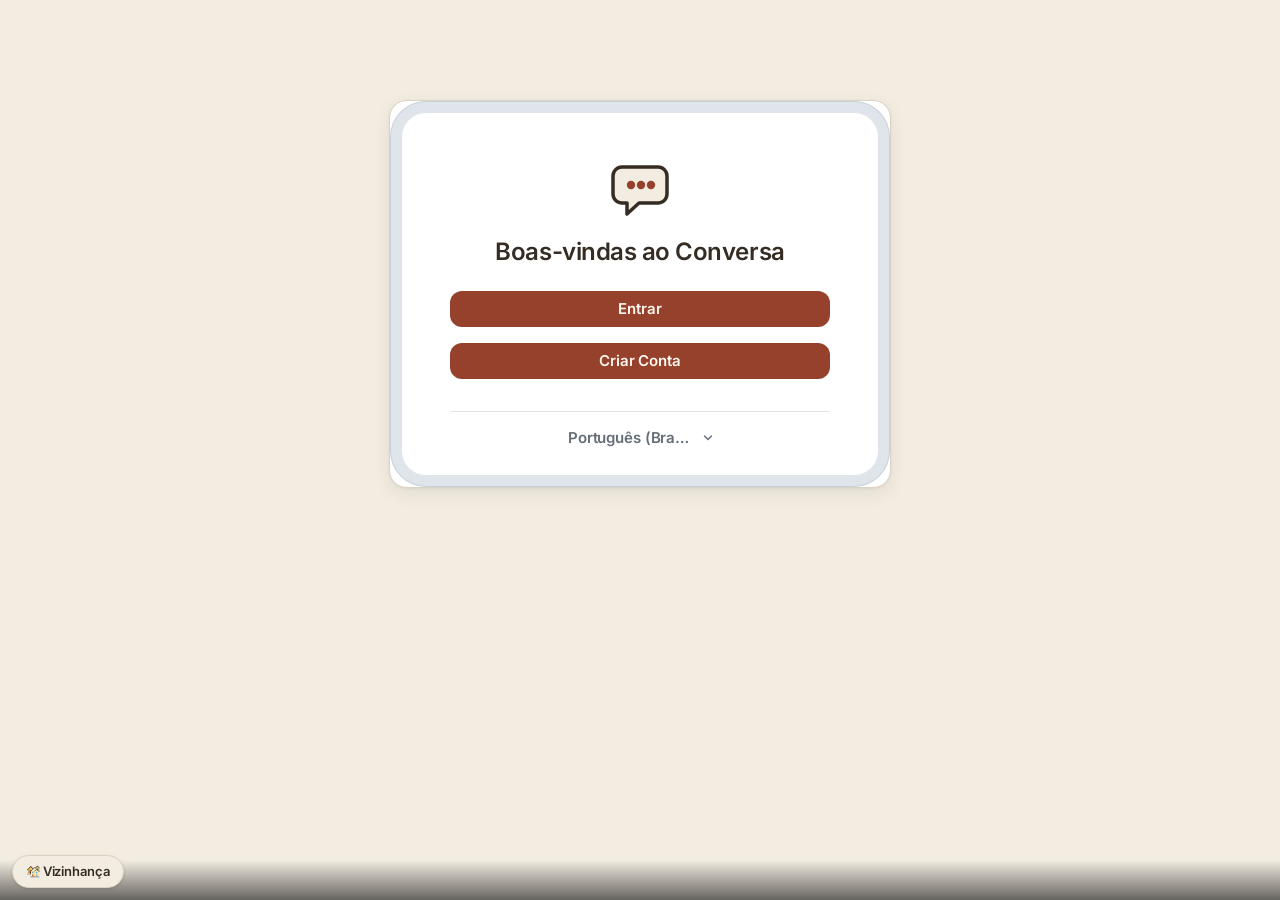
==== html/index.html @ 22717114 "unificação da UX (o-97bcc0): app.html — shell único com login único que injeta a sessão no chat embu" ====
<!doctype html>
<html lang="pt-BR" style="height: 100%;">
  <head>
    <meta charset="utf-8">
    <title>Conversa</title>
    <link rel="icon" type="image/svg+xml" href="icons/conversa.svg">
    <link rel="apple-touch-icon" sizes="120x120" href="vector-icons/120.570a7f9.png">
    <link rel="apple-touch-icon" sizes="144x144" href="vector-icons/144.5a63bf2.png">
    <link rel="apple-touch-icon" sizes="152x152" href="vector-icons/152.1ccdc8a.png">
    <link rel="apple-touch-icon" sizes="180x180" href="vector-icons/180.30b915f.png">
    <link rel="manifest" href="manifest.json">
    <meta name="referrer" content="no-referrer">
    <meta name="viewport" content="width=device-width, initial-scale=1">
    <meta name="apple-mobile-web-app-title" content="Conversa">
    <meta name="application-name" content="Conversa">
    <meta name="theme-color" content="#f2ece1">
    <link rel="stylesheet" href="conversa.css">
    <meta property="og:title" content="Conversa" />
    <meta property="og:image" content="icons/conversa.svg" />
    <meta http-equiv="Content-Security-Policy" content="
        default-src 'none';
        style-src 'self' 'unsafe-inline' ;
        script-src 'self' 'wasm-unsafe-eval' https://www.recaptcha.net/recaptcha/ https://www.gstatic.com/recaptcha/ ;
        img-src * blob: data:;
        connect-src * blob:;
        font-src 'self' data: ;
        media-src * blob: data:;
        child-src * blob: data:;
        worker-src 'self' blob: ;
        frame-src * blob: data:;
        form-action 'self' ;
        manifest-src 'self' ;
    ">
    
           <link rel="stylesheet" href="bundles/a655e0c10163939af693/bundle.css">
        
           <link rel="stylesheet" disabled="disabled" data-mx-theme="Legacy-light" title="Legacy-light" href="bundles/a655e0c10163939af693/theme-legacy-light.css">
        
           <link rel="stylesheet" disabled="disabled" data-mx-theme="Legacy-dark" title="Legacy-dark" href="bundles/a655e0c10163939af693/theme-legacy-dark.css">
        
           <link rel="stylesheet" disabled="disabled" data-mx-theme="Light" title="Light" href="bundles/a655e0c10163939af693/theme-light.css">
        
           <link rel="stylesheet" disabled="disabled" data-mx-theme="Light-high-contrast" title="Light-high-contrast" href="bundles/a655e0c10163939af693/theme-light-high-contrast.css">
        
           <link rel="stylesheet" disabled="disabled" data-mx-theme="Dark" title="Dark" href="bundles/a655e0c10163939af693/theme-dark.css">
        
           <link rel="stylesheet" disabled="disabled" data-mx-theme="Light-custom" title="Light-custom" href="bundles/a655e0c10163939af693/theme-light-custom.css">
        
           <link rel="stylesheet" disabled="disabled" data-mx-theme="Dark-custom" title="Dark-custom" href="bundles/a655e0c10163939af693/theme-dark-custom.css">
        

    

  </head>
  <body style="height: 100%; margin: 0;">
    <noscript>O Conversa precisa de JavaScript ativado.</noscript> <!-- TODO: Translate this? -->
    <div id="matrixchat" style="height: 100%;" class="notranslate"></div>
    <a href="app.html" style="position:fixed;bottom:12px;left:12px;z-index:6000;background:#f2ece1;border:1px solid #dcd3c2;border-radius:999px;padding:6px 14px;color:#352d24;text-decoration:none;font-size:13px;box-shadow:0 1px 3px rgb(53 45 36 / .15);font-weight:600">🏘️ Vizinhança</a>

    <script src="seed-idioma.js"></script>
    <script src="bundles/a655e0c10163939af693/bundle.js"></script>


    <!-- Legacy supporting Prefetch images -->
    <img src="" aria-hidden alt="" width="24" height="23" style="visibility: hidden; position: absolute; top: 0px; left: 0px;"/>
    <img src="" aria-hidden alt="" width="25" height="22" style="visibility: hidden; position: absolute; top: 0px; left: 0px;"/>
    <img src="" aria-hidden alt="" width="25" height="22" style="visibility: hidden; position: absolute; top: 0px; left: 0px;"/>
    <img src="" aria-hidden alt="" width="25" height="22" style="visibility: hidden; position: absolute; top: 0px; left: 0px;"/>
    <img src="" aria-hidden alt="" width="25" height="22" style="visibility: hidden; position: absolute; top: 0px; left: 0px;"/>
    <img src="" aria-hidden alt="" width="25" height="22" style="visibility: hidden; position: absolute; top: 0px; left: 0px;"/>

    <!-- let CSS themes pass constants to the app -->
    <div id="mx_theme_accentColor"></div><div id="mx_theme_secondaryAccentColor"></div><div id="mx_theme_tertiaryAccentColor"></div>

    <!-- We eagerly create these containers to ensure their CSS stacking context order is sensible -->
    <div id="mx_PersistedElement_container"></div>
    <div id="mx_Dialog_StaticContainer"></div>
    <div id="mx_Dialog_Container"></div>
    <div id="mx_ContextualMenu_Container"></div>
  </body>
</html>
---- html/conversa.css ----
/* Conversa — tema no modo atelier (paleta cozy do caixote, RFC 0536)
 * papel quente #f2ece1 · tinta #352d24 · terracota #96412b
 * tokens semânticos Compound sobrescritos sem @layer → vencem qualquer layer
 */
:root {
  /* superfícies: papel */
  --cpd-color-theme-bg: #f2ece1;
  --cpd-color-bg-canvas-default: #f2ece1;
  --cpd-color-bg-subtle-primary: #e9e1d2;
  --cpd-color-bg-subtle-secondary: #e9e1d2;
  --cpd-color-bg-subtle-tertiary: #f8f4ec;
  --cpd-color-bg-canvas-disabled: #ddd3c0;

  /* tinta */
  --cpd-color-text-primary: #352d24;
  --cpd-color-text-secondary: #635849;
  --cpd-color-text-action-primary: #352d24;
  --cpd-color-text-on-solid-primary: #fff8ef;

  /* ações: terracota */
  --cpd-color-bg-action-primary-rest: #96412b;
  --cpd-color-bg-action-primary-hovered: #a9513a;
  --cpd-color-bg-action-primary-pressed: #8a3a26;
  --cpd-color-bg-action-primary-disabled: #ddd3c0;
  --cpd-color-text-action-accent: #96412b;
  --cpd-color-bg-accent-subtle: rgb(150 65 43 / 0.1);
  --cpd-color-border-accent-subtle: rgb(150 65 43 / 0.4);

  /* linhas */
  --cpd-color-border-interactive-primary: #dcd3c2;
  --cpd-color-border-interactive-secondary: #c4b49c;
  --cpd-color-border-interactive-hovered: #b09a7e;
  --cpd-color-border-interactive-pressed: #96412b;

  /* status (tons AA sobre papel) */
  --cpd-color-text-info-primary: #355680;
  --cpd-color-bg-info-subtle: rgb(53 86 128 / 0.12);
  --cpd-color-text-success-primary: #3b6436;
  --cpd-color-bg-success-subtle: rgb(59 100 54 / 0.12);
  --cpd-color-text-warning-primary: #755812;
  --cpd-color-text-critical-primary: #923324;
  --cpd-color-bg-critical-primary: #923324;
  --cpd-color-bg-critical-hovered: #a94433;
  --cpd-color-bg-critical-subtle: rgb(146 51 36 / 0.12);

  /* shimmer */
  --cpd-color-gradient-subtle-stop1: rgb(53 45 36 / 0.05);
  --cpd-color-gradient-subtle-stop2: rgb(53 45 36 / 0.03);
  --cpd-color-gradient-subtle-stop3: rgb(53 45 36 / 0.02);
  --cpd-color-gradient-subtle-stop4: rgb(53 45 36 / 0.03);
  --cpd-color-gradient-subtle-stop5: rgb(53 45 36 / 0.05);
}

body {
  background-color: #f2ece1;
  color: #352d24;
}

/* sidebar de salas: papel próprio do atelier */
.mx_LeftPanel,
.mx_LeftPanel2,
.mx_RoomList,
.mx_RoomSublist {
  background-color: #f8f4ec !important;
}

/* sombras difusas e cantos generosos nos modais */
.mx_Dialog, .mx_Dialog_fixedWidth { border-radius: 16px; }
.mx_ModalDialog { background-color: rgb(40 34 26 / 0.35) !important; }

/* scrollbar discreto, tom papel */
::-webkit-scrollbar-track { background: transparent; }
::-webkit-scrollbar-thumb { background: #dcd3c2; border-radius: 4px; }
::-webkit-scrollbar-thumb:hover { background: #635849; }

/* botões primários: cantos generosos */
.mx_AccessibleButton_kind_primary {
  border-radius: 12px;
}

/* ── telas de auth/welcome: papel atelier, sem foto de montanha ── */
.mx_AuthPage,
.mx_AuthPage_centered {
  background-image: none !important;
  background-color: #f2ece1 !important;
}
.mx_AuthPage_modal,
.mx_AuthCard,
.mx_AuthBody,
.mx_AuthPicker {
  background-color: #ffffff !important;
  border: 1px solid #dcd3c2 !important;
  border-radius: 18px !important;
  box-shadow: 0 1px 3px rgb(53 45 36 / 0.06), 0 6px 18px rgb(53 45 36 / 0.08) !important;
}
.mx_AuthBody a, .mx_AuthPicker a { color: #96412b !important; }

/* ── welcome (renderizado pelo bundle): logo substituída no arquivo, sem links element ── */
.mx_DefaultWelcome_logo img {
  width: 64px !important;
  height: 64px !important;
}
a[href="https://element.io/blog"],
a[href="https://mastodon.matrix.org/@Element"],
a[href="https://github.com/element-hq/element-web"],
a[href="https://matrix.org"] { display: none !important; }

/* botões da welcome: terracota com texto creme */
.cpd-theme-light ._button_1nw83_8 {
  background-color: #96412b !important;
  color: #fff8ef !important;
  border-radius: 12px !important;
  border: none !important;
}
.cpd-theme-light ._button_1nw83_8:hover {
  background-color: #a9513a !important;
}
.cpd-theme-light h1, .cpd-theme-light h2 {
  color: #352d24 !important;
}
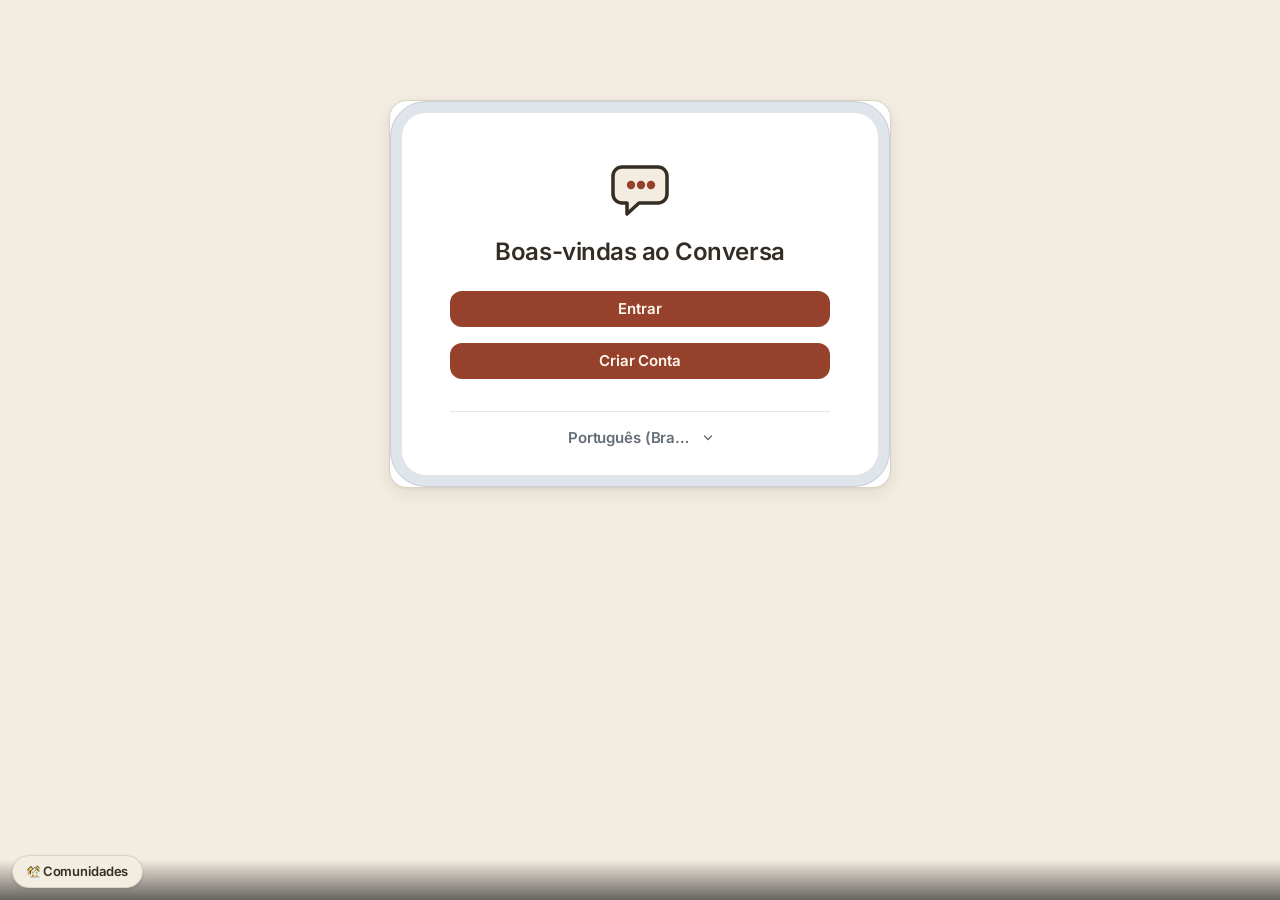
==== commit fdaf83c7: "ux: pill vira Comunidades e se esconde quando o app está embutido (fim da recursão de shell); cartão" ====
--- a/html/index.html
+++ b/html/index.html
@@ -55,7 +55,14 @@
   <body style="height: 100%; margin: 0;">
     <noscript>O Conversa precisa de JavaScript ativado.</noscript> <!-- TODO: Translate this? -->
     <div id="matrixchat" style="height: 100%;" class="notranslate"></div>
-    <a href="app.html" style="position:fixed;bottom:12px;left:12px;z-index:6000;background:#f2ece1;border:1px solid #dcd3c2;border-radius:999px;padding:6px 14px;color:#352d24;text-decoration:none;font-size:13px;box-shadow:0 1px 3px rgb(53 45 36 / .15);font-weight:600">🏘️ Vizinhança</a>
+    <a href="app.html" id="pillComunidades" style="position:fixed;bottom:12px;left:12px;z-index:6000;background:#f2ece1;border:1px solid #dcd3c2;border-radius:999px;padding:6px 14px;color:#352d24;text-decoration:none;font-size:13px;box-shadow:0 1px 3px rgb(53 45 36 / .15);font-weight:600">🏘️ Comunidades</a>
+    <script>
+      // o app embutido no shell não mostra o atalho (evita shell dentro do shell)
+      if (window.self !== window.top) {
+        const p = document.getElementById("pillComunidades");
+        if (p) p.style.display = "none";
+      }
+    </script>
 
     <script src="seed-idioma.js"></script>
     <script src="bundles/a655e0c10163939af693/bundle.js"></script>
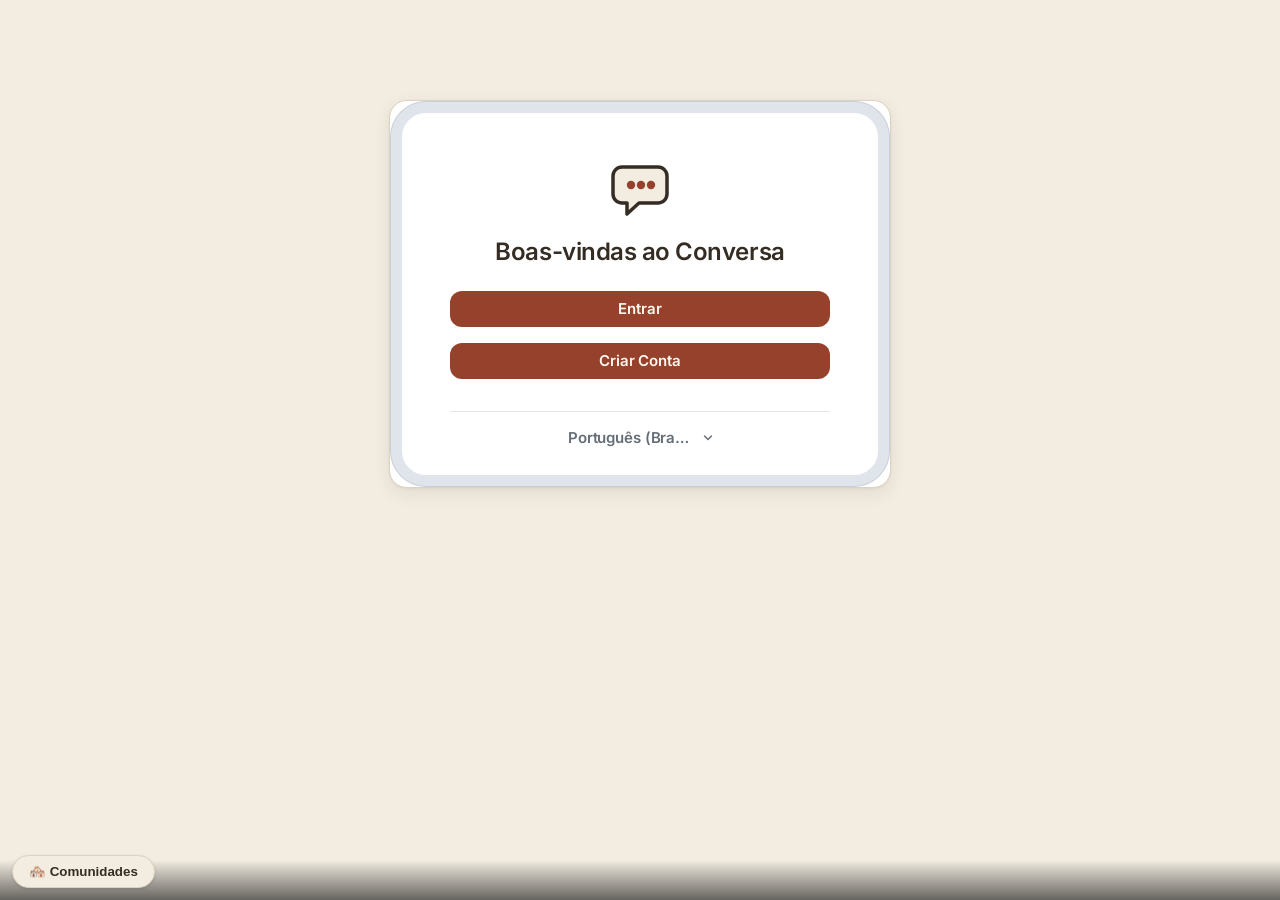
==== commit 54bcf6ee: "arquitetura final da camada de comunidades: painel.js como camada DENTRO do app (sem iframe — fim do" ====
--- a/html/index.html
+++ b/html/index.html
@@ -55,14 +55,7 @@
   <body style="height: 100%; margin: 0;">
     <noscript>O Conversa precisa de JavaScript ativado.</noscript> <!-- TODO: Translate this? -->
     <div id="matrixchat" style="height: 100%;" class="notranslate"></div>
-    <a href="app.html" id="pillComunidades" style="position:fixed;bottom:12px;left:12px;z-index:6000;background:#f2ece1;border:1px solid #dcd3c2;border-radius:999px;padding:6px 14px;color:#352d24;text-decoration:none;font-size:13px;box-shadow:0 1px 3px rgb(53 45 36 / .15);font-weight:600">🏘️ Comunidades</a>
-    <script>
-      // o app embutido no shell não mostra o atalho (evita shell dentro do shell)
-      if (window.self !== window.top) {
-        const p = document.getElementById("pillComunidades");
-        if (p) p.style.display = "none";
-      }
-    </script>
+    <script type="module" src="painel.js"></script>
 
     <script src="seed-idioma.js"></script>
     <script src="bundles/a655e0c10163939af693/bundle.js"></script>
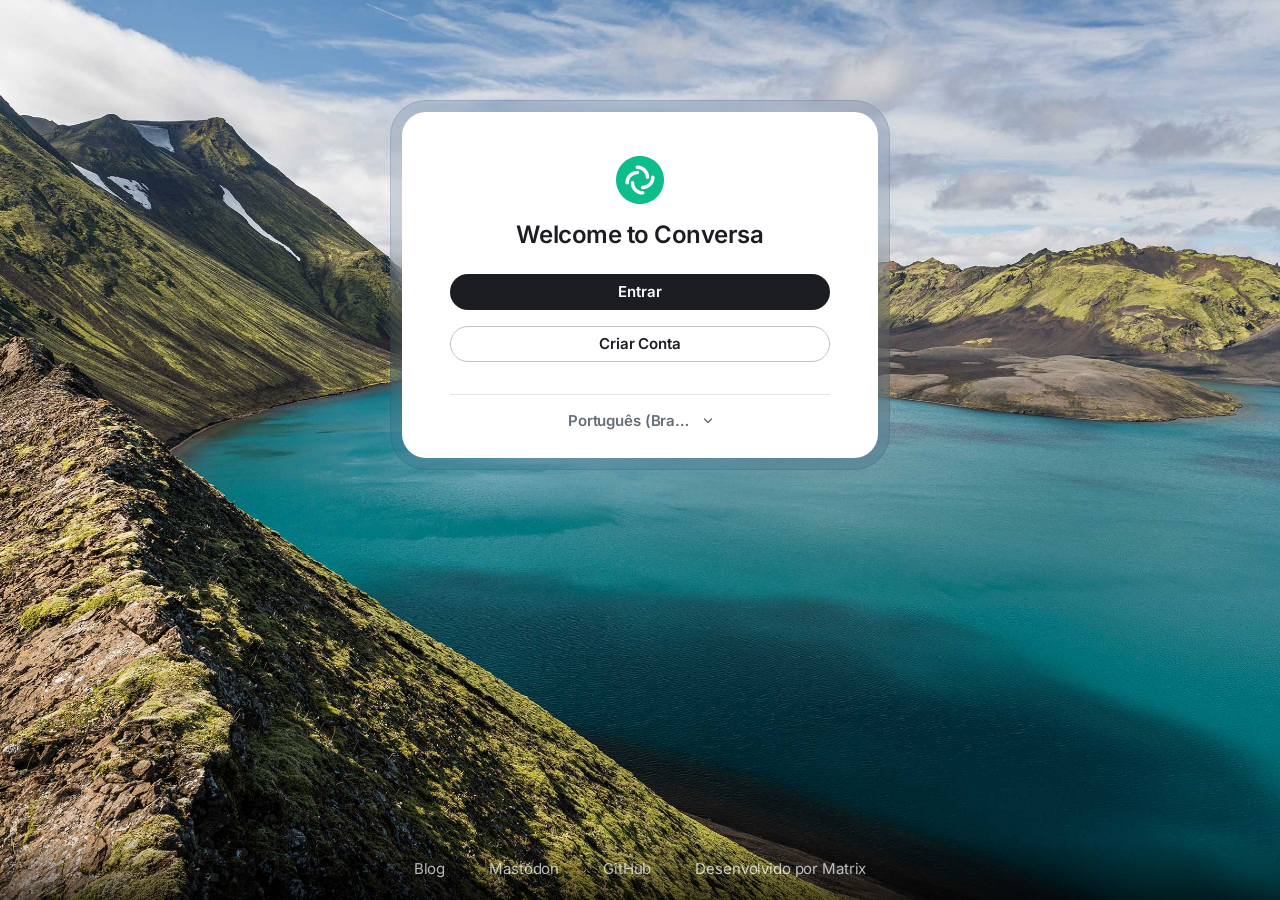
==== commit e0b5593e: "DEPLOY: build próprio do fork (element-web 1.12.32, 36min) + camadas Conversa (config travada r1, PT" ====
--- a/html/index.html
+++ b/html/index.html
@@ -3,20 +3,23 @@
   <head>
     <meta charset="utf-8">
     <title>Conversa</title>
-    <link rel="icon" type="image/svg+xml" href="icons/conversa.svg">
     <link rel="apple-touch-icon" sizes="120x120" href="vector-icons/120.570a7f9.png">
     <link rel="apple-touch-icon" sizes="144x144" href="vector-icons/144.5a63bf2.png">
     <link rel="apple-touch-icon" sizes="152x152" href="vector-icons/152.1ccdc8a.png">
     <link rel="apple-touch-icon" sizes="180x180" href="vector-icons/180.30b915f.png">
     <link rel="manifest" href="manifest.json">
-    <meta name="referrer" content="no-referrer">
-    <meta name="viewport" content="width=device-width, initial-scale=1">
-    <meta name="apple-mobile-web-app-title" content="Conversa">
+    <link rel="icon" type="image/svg+xml" href="icons/conversa.svg">
     <meta name="application-name" content="Conversa">
     <meta name="theme-color" content="#f2ece1">
-    <link rel="stylesheet" href="conversa.css">
-    <meta property="og:title" content="Conversa" />
-    <meta property="og:image" content="icons/conversa.svg" />
+    <meta name="referrer" content="no-referrer">
+    <link rel="icon" type="image/png" sizes="24x24" href="vector-icons/24.97ab000.png">
+    <link rel="icon" type="image/png" sizes="144x144" href="vector-icons/144.5a63bf2.png">
+    <link rel="icon" type="image/png" sizes="512x512" href="vector-icons/512.7ce350d.png">
+    <meta name="viewport" content="width=device-width, initial-scale=1">
+    <meta name="apple-mobile-web-app-title" content="Element">
+    <meta name="application-name" content="Element">
+    <meta name="theme-color" content="#ffffff">
+    <meta property="og:image" content="https://app.element.io/themes/element/img/logos/opengraph.png" />
     <meta http-equiv="Content-Security-Policy" content="
         default-src 'none';
         style-src 'self' 'unsafe-inline' ;
@@ -32,33 +35,31 @@
         manifest-src 'self' ;
     ">
     
-           <link rel="stylesheet" href="bundles/a655e0c10163939af693/bundle.css">
+           <link rel="stylesheet" href="bundles/a3c4a9333467af402de8/bundle.css">
         
-           <link rel="stylesheet" disabled="disabled" data-mx-theme="Legacy-light" title="Legacy-light" href="bundles/a655e0c10163939af693/theme-legacy-light.css">
+           <link rel="stylesheet" disabled="disabled" data-mx-theme="Legacy-light" title="Legacy-light" href="bundles/a3c4a9333467af402de8/theme-legacy-light.css">
         
-           <link rel="stylesheet" disabled="disabled" data-mx-theme="Legacy-dark" title="Legacy-dark" href="bundles/a655e0c10163939af693/theme-legacy-dark.css">
+           <link rel="stylesheet" disabled="disabled" data-mx-theme="Legacy-dark" title="Legacy-dark" href="bundles/a3c4a9333467af402de8/theme-legacy-dark.css">
         
-           <link rel="stylesheet" disabled="disabled" data-mx-theme="Light" title="Light" href="bundles/a655e0c10163939af693/theme-light.css">
+           <link rel="stylesheet" disabled="disabled" data-mx-theme="Light" title="Light" href="bundles/a3c4a9333467af402de8/theme-light.css">
         
-           <link rel="stylesheet" disabled="disabled" data-mx-theme="Light-high-contrast" title="Light-high-contrast" href="bundles/a655e0c10163939af693/theme-light-high-contrast.css">
+           <link rel="stylesheet" disabled="disabled" data-mx-theme="Light-high-contrast" title="Light-high-contrast" href="bundles/a3c4a9333467af402de8/theme-light-high-contrast.css">
         
-           <link rel="stylesheet" disabled="disabled" data-mx-theme="Dark" title="Dark" href="bundles/a655e0c10163939af693/theme-dark.css">
+           <link rel="stylesheet" disabled="disabled" data-mx-theme="Dark" title="Dark" href="bundles/a3c4a9333467af402de8/theme-dark.css">
         
-           <link rel="stylesheet" disabled="disabled" data-mx-theme="Light-custom" title="Light-custom" href="bundles/a655e0c10163939af693/theme-light-custom.css">
+           <link rel="stylesheet" disabled="disabled" data-mx-theme="Light-custom" title="Light-custom" href="bundles/a3c4a9333467af402de8/theme-light-custom.css">
         
-           <link rel="stylesheet" disabled="disabled" data-mx-theme="Dark-custom" title="Dark-custom" href="bundles/a655e0c10163939af693/theme-dark-custom.css">
+           <link rel="stylesheet" disabled="disabled" data-mx-theme="Dark-custom" title="Dark-custom" href="bundles/a3c4a9333467af402de8/theme-dark-custom.css">
         
 
     
 
   </head>
   <body style="height: 100%; margin: 0;">
-    <noscript>O Conversa precisa de JavaScript ativado.</noscript> <!-- TODO: Translate this? -->
+    <noscript>Sorry, Element requires JavaScript to be enabled.</noscript> <!-- TODO: Translate this? -->
     <div id="matrixchat" style="height: 100%;" class="notranslate"></div>
-    <script type="module" src="painel.js"></script>
 
-    <script src="seed-idioma.js"></script>
-    <script src="bundles/a655e0c10163939af693/bundle.js"></script>
+    <script src="bundles/a3c4a9333467af402de8/bundle.js"></script>
 
 
     <!-- Legacy supporting Prefetch images -->
@@ -77,5 +78,7 @@
     <div id="mx_Dialog_StaticContainer"></div>
     <div id="mx_Dialog_Container"></div>
     <div id="mx_ContextualMenu_Container"></div>
-  </body>
+  <script src="seed-idioma.js"></script>
+    <script src="painel.js"></script>
+</body>
 </html>
--- a/html/bundles/a3c4a9333467af402de8/bundle.css
+++ b/html/bundles/a3c4a9333467af402de8/bundle.css
@@ -0,0 +1,8 @@
+@font-face{font-display:block;font-family:KaTeX_AMS;font-style:normal;font-weight:400;src:url(../../fonts/KaTeX/KaTeX_AMS-Regular.73ea273.woff2) format("woff2"),url(../../fonts/KaTeX/KaTeX_AMS-Regular.d562e88.woff) format("woff"),url(../../fonts/KaTeX/KaTeX_AMS-Regular.853be92.ttf) format("truetype")}@font-face{font-display:block;font-family:KaTeX_Caligraphic;font-style:normal;font-weight:700;src:url(../../fonts/KaTeX/KaTeX_Caligraphic-Bold.a1abf90.woff2) format("woff2"),url(../../fonts/KaTeX/KaTeX_Caligraphic-Bold.d757c53.woff) format("woff"),url(../../fonts/KaTeX/KaTeX_Caligraphic-Bold.7489a2f.ttf) format("truetype")}@font-face{font-display:block;font-family:KaTeX_Caligraphic;font-style:normal;font-weight:400;src:url(../../fonts/KaTeX/KaTeX_Caligraphic-Regular.d6484fc.woff2) format("woff2"),url(../../fonts/KaTeX/KaTeX_Caligraphic-Regular.db074fa.woff) format("woff"),url(../../fonts/KaTeX/KaTeX_Caligraphic-Regular.7e873d3.ttf) format("truetype")}@font-face{font-display:block;font-family:KaTeX_Fraktur;font-style:normal;font-weight:700;src:url(../../fonts/KaTeX/KaTeX_Fraktur-Bold.931d67e.woff2) format("woff2"),url(../../fonts/KaTeX/KaTeX_Fraktur-Bold.354501b.woff) format("woff"),url(../../fonts/KaTeX/KaTeX_Fraktur-Bold.4c761b3.ttf) format("truetype")}@font-face{font-display:block;font-family:KaTeX_Fraktur;font-style:normal;font-weight:400;src:url(../../fonts/KaTeX/KaTeX_Fraktur-Regular.172d352.woff2) format("woff2"),url(../../fonts/KaTeX/KaTeX_Fraktur-Regular.6fdf0ac.woff) format("woff"),url(../../fonts/KaTeX/KaTeX_Fraktur-Regular.ed305b5.ttf) format("truetype")}@font-face{font-display:block;font-family:KaTeX_Main;font-style:normal;font-weight:700;src:url(../../fonts/KaTeX/KaTeX_Main-Bold.3989074.woff2) format("woff2"),url(../../fonts/KaTeX/KaTeX_Main-Bold.0c3b892.woff) format("woff"),url(../../fonts/KaTeX/KaTeX_Main-Bold.8169508.ttf) format("truetype")}@font-face{font-display:block;font-family:KaTeX_Main;font-style:italic;font-weight:700;src:url(../../fonts/KaTeX/KaTeX_Main-BoldItalic.20f389c.woff2) format("woff2"),url(../../fonts/KaTeX/KaTeX_Main-BoldItalic.428978d.woff) format("woff"),url(../../fonts/KaTeX/KaTeX_Main-BoldItalic.828abcb.ttf) format("truetype")}@font-face{font-display:block;font-family:KaTeX_Main;font-style:italic;font-weight:400;src:url(../../fonts/KaTeX/KaTeX_Main-Italic.fe2176f.woff2) format("woff2"),url(../../fonts/KaTeX/KaTeX_Main-Italic.fd94749.woff) format("woff"),url(../../fonts/KaTeX/KaTeX_Main-Italic.fa675e5.ttf) format("truetype")}@font-face{font-display:block;font-family:KaTeX_Main;font-style:normal;font-weight:400;src:url(../../fonts/KaTeX/KaTeX_Main-Regular.f650f11.woff2) format("woff2"),url(../../fonts/KaTeX/KaTeX_Main-Regular.4f35fbc.woff) format("woff"),url(../../fonts/KaTeX/KaTeX_Main-Regular.9eba1d7.ttf) format("truetype")}@font-face{font-display:block;font-family:KaTeX_Math;font-style:italic;font-weight:700;src:url(../../fonts/KaTeX/KaTeX_Math-BoldItalic.dcbcbd9.woff2) format("woff2"),url(../../fonts/KaTeX/KaTeX_Math-BoldItalic.3f07ed6.woff) format("woff"),url(../../fonts/KaTeX/KaTeX_Math-BoldItalic.bf2d440.ttf) format("truetype")}@font-face{font-display:block;font-family:KaTeX_Math;font-style:italic;font-weight:400;src:url(../../fonts/KaTeX/KaTeX_Math-Italic.6d3d25f.woff2) format("woff2"),url(../../fonts/KaTeX/KaTeX_Math-Italic.9675985.woff) format("woff"),url(../../fonts/KaTeX/KaTeX_Math-Italic.8a5f936.ttf) format("truetype")}@font-face{font-display:block;font-family:"KaTeX_SansSerif";font-style:normal;font-weight:700;src:url(../../fonts/KaTeX/KaTeX_SansSerif-Bold.95591a9.woff2) format("woff2"),url(../../fonts/KaTeX/KaTeX_SansSerif-Bold.b9cd458.woff) format("woff"),url(../../fonts/KaTeX/KaTeX_SansSerif-Bold.5b49f49.ttf) format("truetype")}@font-face{font-display:block;font-family:"KaTeX_SansSerif";font-style:italic;font-weight:400;src:url(../../fonts/KaTeX/KaTeX_SansSerif-Italic.7d393d3.woff2) format("woff2"),url(../../fonts/KaTeX/KaTeX_SansSerif-Italic.8d593cf.woff) format("woff"),url(../../fonts/KaTeX/KaTeX_SansSerif-Italic.b257a18.ttf) format("truetype")}@font-face{font-display:block;font-family:"KaTeX_SansSerif";font-style:normal;font-weight:400;src:url(../../fonts/KaTeX/KaTeX_SansSerif-Regular.cd5e231.woff2) format("woff2"),url(../../fonts/KaTeX/KaTeX_SansSerif-Regular.02271ec.woff) format("woff"),url(../../fonts/KaTeX/KaTeX_SansSerif-Regular.2f7bc36.ttf) format("truetype")}@font-face{font-display:block;font-family:KaTeX_Script;font-style:normal;font-weight:400;src:url(../../fonts/KaTeX/KaTeX_Script-Regular.c81d1b2.woff2) format("woff2"),url(../../fonts/KaTeX/KaTeX_Script-Regular.073b340.woff) format("woff"),url(../../fonts/KaTeX/KaTeX_Script-Regular.fc9ba52.ttf) format("truetype")}@font-face{font-display:block;font-family:KaTeX_Size1;font-style:normal;font-weight:400;src:url(../../fonts/KaTeX/KaTeX_Size1-Regular.6eec866.woff2) format("woff2"),url(../../fonts/KaTeX/KaTeX_Size1-Regular.0108e89.woff) format("woff"),url(../../fonts/KaTeX/KaTeX_Size1-Regular.6de7d4b.ttf) format("truetype")}@font-face{font-display:block;font-family:KaTeX_Size2;font-style:normal;font-weight:400;src:url(../../fonts/KaTeX/KaTeX_Size2-Regular.2960900.woff2) format("woff2"),url(../../fonts/KaTeX/KaTeX_Size2-Regular.3a99e70.woff) format("woff"),url(../../fonts/KaTeX/KaTeX_Size2-Regular.57f5c18.ttf) format("truetype")}@font-face{font-display:block;font-family:KaTeX_Size3;font-style:normal;font-weight:400;src:url(../../fonts/KaTeX/KaTeX_Size3-Regular.e195151.woff2) format("woff2"),url(../../fonts/KaTeX/KaTeX_Size3-Regular.7947224.woff) format("woff"),url(../../fonts/KaTeX/KaTeX_Size3-Regular.8d6b682.ttf) format("truetype")}@font-face{font-display:block;font-family:KaTeX_Size4;font-style:normal;font-weight:400;src:url(../../fonts/KaTeX/KaTeX_Size4-Regular.e418bf2.woff2) format("woff2"),url(../../fonts/KaTeX/KaTeX_Size4-Regular.aeffd80.woff) format("woff"),url(../../fonts/KaTeX/KaTeX_Size4-Regular.4ad7c7e.ttf) format("truetype")}@font-face{font-display:block;font-family:KaTeX_Typewriter;font-style:normal;font-weight:400;src:url(../../fonts/KaTeX/KaTeX_Typewriter-Regular.c295e7f.woff2) format("woff2"),url(../../fonts/KaTeX/KaTeX_Typewriter-Regular.4c6b94f.woff) format("woff"),url(../../fonts/KaTeX/KaTeX_Typewriter-Regular.c5c02d7.ttf) format("truetype")}.katex{font:normal 1.21em KaTeX_Main,math,Times New Roman,serif;line-height:1.2;position:relative;text-indent:0;text-rendering:auto}.katex *{-ms-high-contrast-adjust:none!important;border-color:currentColor}.katex .katex-version:after{content:"0.19.1"}.katex .katex-mathml{border:0;clip-path:inset(50%);height:1px;overflow:hidden;padding:0;position:absolute;width:1px}.katex .katex-html>.katex-newline{display:block}.katex .katex-base{position:relative;white-space:nowrap;width:-webkit-min-content;width:-moz-min-content;width:min-content}.katex .katex-base,.katex .katex-strut{display:inline-block}.katex .textbf{font-weight:700}.katex .textit{font-style:italic}.katex .textrm{font-family:KaTeX_Main}.katex .textsf{font-family:KaTeX_SansSerif}.katex .texttt{font-family:KaTeX_Typewriter}.katex .mathnormal{font-family:KaTeX_Math;font-style:italic}.katex .mathit{font-family:KaTeX_Main;font-style:italic}.katex .mathrm{font-style:normal}.katex .mathbf{font-family:KaTeX_Main;font-weight:700}.katex .boldsymbol{font-family:KaTeX_Math;font-style:italic;font-weight:700}.katex .amsrm,.katex .mathbb,.katex .textbb{font-family:KaTeX_AMS}.katex .mathcal{font-family:KaTeX_Caligraphic}.katex .mathfrak,.katex .textfrak{font-family:KaTeX_Fraktur}.katex .mathboldfrak,.katex .textboldfrak{font-family:KaTeX_Fraktur;font-weight:700}.katex .mathtt{font-family:KaTeX_Typewriter}.katex .mathscr,.katex .textscr{font-family:KaTeX_Script}.katex .mathsf,.katex .textsf{font-family:KaTeX_SansSerif}.katex .mathboldsf,.katex .textboldsf{font-family:KaTeX_SansSerif;font-weight:700}.katex .mathitsf,.katex .mathsfit,.katex .textitsf{font-family:KaTeX_SansSerif;font-style:italic}.katex .mainrm{font-family:KaTeX_Main;font-style:normal}.katex .vlist-t{border-collapse:collapse;display:inline-table;table-layout:fixed}.katex .vlist-r{display:table-row}.katex .vlist{display:table-cell;position:relative;vertical-align:bottom}.katex .vlist>span{display:block;height:0;position:relative}.katex .vlist>span>span{display:inline-block}.katex .vlist>span>.pstrut{overflow:hidden;width:0}.katex .vlist-t2{margin-right:-2px}.katex .vlist-s{display:table-cell;font-size:1px;min-width:2px;vertical-align:bottom;width:2px}.katex .katex-vbox{-webkit-box-orient:vertical;-ms-flex-direction:column;flex-direction:column;-webkit-box-align:baseline;-ms-flex-align:baseline;align-items:baseline}.katex .katex-thinbox,.katex .katex-vbox{display:-webkit-inline-box;display:-ms-inline-flexbox;display:inline-flex;-webkit-box-direction:normal}.katex .katex-thinbox{-webkit-box-orient:horizontal;-ms-flex-direction:row;flex-direction:row;max-width:0;width:0}.katex .msupsub{text-align:left}.katex .mfrac>span>span{text-align:center}.katex .mfrac .frac-line{border-bottom-style:solid;display:inline-block;width:100%}.katex .katex-hdashline,.katex .katex-hline,.katex .katex-overline .overline-line,.katex .katex-rule,.katex .katex-underline .underline-line,.katex .mfrac .frac-line{min-height:1px}.katex .mspace{display:inline-block}.katex .katex-smash{display:inline;line-height:0}.katex .clap,.katex .llap,.katex .rlap{position:relative;width:0}.katex .clap>.katex-inner,.katex .llap>.katex-inner,.katex .rlap>.katex-inner{position:absolute}.katex .clap>.katex-fix,.katex .llap>.katex-fix,.katex .rlap>.katex-fix{display:inline-block}.katex .llap>.katex-inner{right:0}.katex .clap>.katex-inner,.katex .rlap>.katex-inner{left:0}.katex .clap>.katex-inner>span{margin-left:-50%;margin-right:50%}.katex .katex-rule{border:0 solid;display:inline-block;position:relative}.katex .katex-hline,.katex .katex-overline .overline-line,.katex .katex-underline .underline-line{border-bottom-style:solid;display:inline-block;width:100%}.katex .katex-hdashline{border-bottom-style:dashed;display:inline-block;width:100%}.katex .sqrt>.katex-root{margin-left:.2777777778em;margin-right:-.5555555556em}.katex .fontsize-ensurer.reset-size1.size1,.katex .katex-sizing.reset-size1.size1{font-size:1em}.katex .fontsize-ensurer.reset-size1.size2,.katex .katex-sizing.reset-size1.size2{font-size:1.2em}.katex .fontsize-ensurer.reset-size1.size3,.katex .katex-sizing.reset-size1.size3{font-size:1.4em}.katex .fontsize-ensurer.reset-size1.size4,.katex .katex-sizing.reset-size1.size4{font-size:1.6em}.katex .fontsize-ensurer.reset-size1.size5,.katex .katex-sizing.reset-size1.size5{font-size:1.8em}.katex .fontsize-ensurer.reset-size1.size6,.katex .katex-sizing.reset-size1.size6{font-size:2em}.katex .fontsize-ensurer.reset-size1.size7,.katex .katex-sizing.reset-size1.size7{font-size:2.4em}.katex .fontsize-ensurer.reset-size1.size8,.katex .katex-sizing.reset-size1.size8{font-size:2.88em}.katex .fontsize-ensurer.reset-size1.size9,.katex .katex-sizing.reset-size1.size9{font-size:3.456em}.katex .fontsize-ensurer.reset-size1.size10,.katex .katex-sizing.reset-size1.size10{font-size:4.148em}.katex .fontsize-ensurer.reset-size1.size11,.katex .katex-sizing.reset-size1.size11{font-size:4.976em}.katex .fontsize-ensurer.reset-size2.size1,.katex .katex-sizing.reset-size2.size1{font-size:.8333333333em}.katex .fontsize-ensurer.reset-size2.size2,.katex .katex-sizing.reset-size2.size2{font-size:1em}.katex .fontsize-ensurer.reset-size2.size3,.katex .katex-sizing.reset-size2.size3{font-size:1.1666666667em}.katex .fontsize-ensurer.reset-size2.size4,.katex .katex-sizing.reset-size2.size4{font-size:1.3333333333em}.katex .fontsize-ensurer.reset-size2.size5,.katex .katex-sizing.reset-size2.size5{font-size:1.5em}.katex .fontsize-ensurer.reset-size2.size6,.katex .katex-sizing.reset-size2.size6{font-size:1.6666666667em}.katex .fontsize-ensurer.reset-size2.size7,.katex .katex-sizing.reset-size2.size7{font-size:2em}.katex .fontsize-ensurer.reset-size2.size8,.katex .katex-sizing.reset-size2.size8{font-size:2.4em}.katex .fontsize-ensurer.reset-size2.size9,.katex .katex-sizing.reset-size2.size9{font-size:2.88em}.katex .fontsize-ensurer.reset-size2.size10,.katex .katex-sizing.reset-size2.size10{font-size:3.4566666667em}.katex .fontsize-ensurer.reset-size2.size11,.katex .katex-sizing.reset-size2.size11{font-size:4.1466666667em}.katex .fontsize-ensurer.reset-size3.size1,.katex .katex-sizing.reset-size3.size1{font-size:.7142857143em}.katex .fontsize-ensurer.reset-size3.size2,.katex .katex-sizing.reset-size3.size2{font-size:.8571428571em}.katex .fontsize-ensurer.reset-size3.size3,.katex .katex-sizing.reset-size3.size3{font-size:1em}.katex .fontsize-ensurer.reset-size3.size4,.katex .katex-sizing.reset-size3.size4{font-size:1.1428571429em}.katex .fontsize-ensurer.reset-size3.size5,.katex .katex-sizing.reset-size3.size5{font-size:1.2857142857em}.katex .fontsize-ensurer.reset-size3.size6,.katex .katex-sizing.reset-size3.size6{font-size:1.4285714286em}.katex .fontsize-ensurer.reset-size3.size7,.katex .katex-sizing.reset-size3.size7{font-size:1.7142857143em}.katex .fontsize-ensurer.reset-size3.size8,.katex .katex-sizing.reset-size3.size8{font-size:2.0571428571em}.katex .fontsize-ensurer.reset-size3.size9,.katex .katex-sizing.reset-size3.size9{font-size:2.4685714286em}.katex .fontsize-ensurer.reset-size3.size10,.katex .katex-sizing.reset-size3.size10{font-size:2.9628571429em}.katex .fontsize-ensurer.reset-size3.size11,.katex .katex-sizing.reset-size3.size11{font-size:3.5542857143em}.katex .fontsize-ensurer.reset-size4.size1,.katex .katex-sizing.reset-size4.size1{font-size:.625em}.katex .fontsize-ensurer.reset-size4.size2,.katex .katex-sizing.reset-size4.size2{font-size:.75em}.katex .fontsize-ensurer.reset-size4.size3,.katex .katex-sizing.reset-size4.size3{font-size:.875em}.katex .fontsize-ensurer.reset-size4.size4,.katex .katex-sizing.reset-size4.size4{font-size:1em}.katex .fontsize-ensurer.reset-size4.size5,.katex .katex-sizing.reset-size4.size5{font-size:1.125em}.katex .fontsize-ensurer.reset-size4.size6,.katex .katex-sizing.reset-size4.size6{font-size:1.25em}.katex .fontsize-ensurer.reset-size4.size7,.katex .katex-sizing.reset-size4.size7{font-size:1.5em}.katex .fontsize-ensurer.reset-size4.size8,.katex .katex-sizing.reset-size4.size8{font-size:1.8em}.katex .fontsize-ensurer.reset-size4.size9,.katex .katex-sizing.reset-size4.size9{font-size:2.16em}.katex .fontsize-ensurer.reset-size4.size10,.katex .katex-sizing.reset-size4.size10{font-size:2.5925em}.katex .fontsize-ensurer.reset-size4.size11,.katex .katex-sizing.reset-size4.size11{font-size:3.11em}.katex .fontsize-ensurer.reset-size5.size1,.katex .katex-sizing.reset-size5.size1{font-size:.5555555556em}.katex .fontsize-ensurer.reset-size5.size2,.katex .katex-sizing.reset-size5.size2{font-size:.6666666667em}.katex .fontsize-ensurer.reset-size5.size3,.katex .katex-sizing.reset-size5.size3{font-size:.7777777778em}.katex .fontsize-ensurer.reset-size5.size4,.katex .katex-sizing.reset-size5.size4{font-size:.8888888889em}.katex .fontsize-ensurer.reset-size5.size5,.katex .katex-sizing.reset-size5.size5{font-size:1em}.katex .fontsize-ensurer.reset-size5.size6,.katex .katex-sizing.reset-size5.size6{font-size:1.1111111111em}.katex .fontsize-ensurer.reset-size5.size7,.katex .katex-sizing.reset-size5.size7{font-size:1.3333333333em}.katex .fontsize-ensurer.reset-size5.size8,.katex .katex-sizing.reset-size5.size8{font-size:1.6em}.katex .fontsize-ensurer.reset-size5.size9,.katex .katex-sizing.reset-size5.size9{font-size:1.92em}.katex .fontsize-ensurer.reset-size5.size10,.katex .katex-sizing.reset-size5.size10{font-size:2.3044444444em}.katex .fontsize-ensurer.reset-size5.size11,.katex .katex-sizing.reset-size5.size11{font-size:2.7644444444em}.katex .fontsize-ensurer.reset-size6.size1,.katex .katex-sizing.reset-size6.size1{font-size:.5em}.katex .fontsize-ensurer.reset-size6.size2,.katex .katex-sizing.reset-size6.size2{font-size:.6em}.katex .fontsize-ensurer.reset-size6.size3,.katex .katex-sizing.reset-size6.size3{font-size:.7em}.katex .fontsize-ensurer.reset-size6.size4,.katex .katex-sizing.reset-size6.size4{font-size:.8em}.katex .fontsize-ensurer.reset-size6.size5,.katex .katex-sizing.reset-size6.size5{font-size:.9em}.katex .fontsize-ensurer.reset-size6.size6,.katex .katex-sizing.reset-size6.size6{font-size:1em}.katex .fontsize-ensurer.reset-size6.size7,.katex .katex-sizing.reset-size6.size7{font-size:1.2em}.katex .fontsize-ensurer.reset-size6.size8,.katex .katex-sizing.reset-size6.size8{font-size:1.44em}.katex .fontsize-ensurer.reset-size6.size9,.katex .katex-sizing.reset-size6.size9{font-size:1.728em}.katex .fontsize-ensurer.reset-size6.size10,.katex .katex-sizing.reset-size6.size10{font-size:2.074em}.katex .fontsize-ensurer.reset-size6.size11,.katex .katex-sizing.reset-size6.size11{font-size:2.488em}.katex .fontsize-ensurer.reset-size7.size1,.katex .katex-sizing.reset-size7.size1{font-size:.4166666667em}.katex .fontsize-ensurer.reset-size7.size2,.katex .katex-sizing.reset-size7.size2{font-size:.5em}.katex .fontsize-ensurer.reset-size7.size3,.katex .katex-sizing.reset-size7.size3{font-size:.5833333333em}.katex .fontsize-ensurer.reset-size7.size4,.katex .katex-sizing.reset-size7.size4{font-size:.6666666667em}.katex .fontsize-ensurer.reset-size7.size5,.katex .katex-sizing.reset-size7.size5{font-size:.75em}.katex .fontsize-ensurer.reset-size7.size6,.katex .katex-sizing.reset-size7.size6{font-size:.8333333333em}.katex .fontsize-ensurer.reset-size7.size7,.katex .katex-sizing.reset-size7.size7{font-size:1em}.katex .fontsize-ensurer.reset-size7.size8,.katex .katex-sizing.reset-size7.size8{font-size:1.2em}.katex .fontsize-ensurer.reset-size7.size9,.katex .katex-sizing.reset-size7.size9{font-size:1.44em}.katex .fontsize-ensurer.reset-size7.size10,.katex .katex-sizing.reset-size7.size10{font-size:1.7283333333em}.katex .fontsize-ensurer.reset-size7.size11,.katex .katex-sizing.reset-size7.size11{font-size:2.0733333333em}.katex .fontsize-ensurer.reset-size8.size1,.katex .katex-sizing.reset-size8.size1{font-size:.3472222222em}.katex .fontsize-ensurer.reset-size8.size2,.katex .katex-sizing.reset-size8.size2{font-size:.4166666667em}.katex .fontsize-ensurer.reset-size8.size3,.katex .katex-sizing.reset-size8.size3{font-size:.4861111111em}.katex .fontsize-ensurer.reset-size8.size4,.katex .katex-sizing.reset-size8.size4{font-size:.5555555556em}.katex .fontsize-ensurer.reset-size8.size5,.katex .katex-sizing.reset-size8.size5{font-size:.625em}.katex .fontsize-ensurer.reset-size8.size6,.katex .katex-sizing.reset-size8.size6{font-size:.6944444444em}.katex .fontsize-ensurer.reset-size8.size7,.katex .katex-sizing.reset-size8.size7{font-size:.8333333333em}.katex .fontsize-ensurer.reset-size8.size8,.katex .katex-sizing.reset-size8.size8{font-size:1em}.katex .fontsize-ensurer.reset-size8.size9,.katex .katex-sizing.reset-size8.size9{font-size:1.2em}.katex .fontsize-ensurer.reset-size8.size10,.katex .katex-sizing.reset-size8.size10{font-size:1.4402777778em}.katex .fontsize-ensurer.reset-size8.size11,.katex .katex-sizing.reset-size8.size11{font-size:1.7277777778em}.katex .fontsize-ensurer.reset-size9.size1,.katex .katex-sizing.reset-size9.size1{font-size:.2893518519em}.katex .fontsize-ensurer.reset-size9.size2,.katex .katex-sizing.reset-size9.size2{font-size:.3472222222em}.katex .fontsize-ensurer.reset-size9.size3,.katex .katex-sizing.reset-size9.size3{font-size:.4050925926em}.katex .fontsize-ensurer.reset-size9.size4,.katex .katex-sizing.reset-size9.size4{font-size:.462962963em}.katex .fontsize-ensurer.reset-size9.size5,.katex .katex-sizing.reset-size9.size5{font-size:.5208333333em}.katex .fontsize-ensurer.reset-size9.size6,.katex .katex-sizing.reset-size9.size6{font-size:.5787037037em}.katex .fontsize-ensurer.reset-size9.size7,.katex .katex-sizing.reset-size9.size7{font-size:.6944444444em}.katex .fontsize-ensurer.reset-size9.size8,.katex .katex-sizing.reset-size9.size8{font-size:.8333333333em}.katex .fontsize-ensurer.reset-size9.size9,.katex .katex-sizing.reset-size9.size9{font-size:1em}.katex .fontsize-ensurer.reset-size9.size10,.katex .katex-sizing.reset-size9.size10{font-size:1.2002314815em}.katex .fontsize-ensurer.reset-size9.size11,.katex .katex-sizing.reset-size9.size11{font-size:1.4398148148em}.katex .fontsize-ensurer.reset-size10.size1,.katex .katex-sizing.reset-size10.size1{font-size:.2410800386em}.katex .fontsize-ensurer.reset-size10.size2,.katex .katex-sizing.reset-size10.size2{font-size:.2892960463em}.katex .fontsize-ensurer.reset-size10.size3,.katex .katex-sizing.reset-size10.size3{font-size:.337512054em}.katex .fontsize-ensurer.reset-size10.size4,.katex .katex-sizing.reset-size10.size4{font-size:.3857280617em}.katex .fontsize-ensurer.reset-size10.size5,.katex .katex-sizing.reset-size10.size5{font-size:.4339440694em}.katex .fontsize-ensurer.reset-size10.size6,.katex .katex-sizing.reset-size10.size6{font-size:.4821600771em}.katex .fontsize-ensurer.reset-size10.size7,.katex .katex-sizing.reset-size10.size7{font-size:.5785920926em}.katex .fontsize-ensurer.reset-size10.size8,.katex .katex-sizing.reset-size10.size8{font-size:.6943105111em}.katex .fontsize-ensurer.reset-size10.size9,.katex .katex-sizing.reset-size10.size9{font-size:.8331726133em}.katex .fontsize-ensurer.reset-size10.size10,.katex .katex-sizing.reset-size10.size10{font-size:1em}.katex .fontsize-ensurer.reset-size10.size11,.katex .katex-sizing.reset-size10.size11{font-size:1.1996142719em}.katex .fontsize-ensurer.reset-size11.size1,.katex .katex-sizing.reset-size11.size1{font-size:.2009646302em}.katex .fontsize-ensurer.reset-size11.size2,.katex .katex-sizing.reset-size11.size2{font-size:.2411575563em}.katex .fontsize-ensurer.reset-size11.size3,.katex .katex-sizing.reset-size11.size3{font-size:.2813504823em}.katex .fontsize-ensurer.reset-size11.size4,.katex .katex-sizing.reset-size11.size4{font-size:.3215434084em}.katex .fontsize-ensurer.reset-size11.size5,.katex .katex-sizing.reset-size11.size5{font-size:.3617363344em}.katex .fontsize-ensurer.reset-size11.size6,.katex .katex-sizing.reset-size11.size6{font-size:.4019292605em}.katex .fontsize-ensurer.reset-size11.size7,.katex .katex-sizing.reset-size11.size7{font-size:.4823151125em}.katex .fontsize-ensurer.reset-size11.size8,.katex .katex-sizing.reset-size11.size8{font-size:.578778135em}.katex .fontsize-ensurer.reset-size11.size9,.katex .katex-sizing.reset-size11.size9{font-size:.6945337621em}.katex .fontsize-ensurer.reset-size11.size10,.katex .katex-sizing.reset-size11.size10{font-size:.8336012862em}.katex .fontsize-ensurer.reset-size11.size11,.katex .katex-sizing.reset-size11.size11{font-size:1em}.katex .delimsizing.size1{font-family:KaTeX_Size1}.katex .delimsizing.size2{font-family:KaTeX_Size2}.katex .delimsizing.size3{font-family:KaTeX_Size3}.katex .delimsizing.size4{font-family:KaTeX_Size4}.katex .delimsizing.mult .delim-size1>span{font-family:KaTeX_Size1}.katex .delimsizing.mult .delim-size4>span{font-family:KaTeX_Size4}.katex .nulldelimiter{display:inline-block;width:.12em}.katex .delimcenter,.katex .op-symbol{position:relative}.katex .op-symbol.small-op{font-family:KaTeX_Size1}.katex .op-symbol.large-op{font-family:KaTeX_Size2}.katex .katex-accent>.vlist-t,.katex .op-limits>.vlist-t{text-align:center}.katex .katex-accent .accent-body{position:relative}.katex .katex-accent .accent-body:not(.accent-full){width:0}.katex .katex-overlay{display:block}.katex .mtable .vertical-separator{display:inline-block;min-width:1px}.katex .mtable .arraycolsep{display:inline-block}.katex .mtable .col-align-c>.vlist-t{text-align:center}.katex .mtable .col-align-l>.vlist-t{text-align:left}.katex .mtable .col-align-r>.vlist-t{text-align:right}.katex .svg-align{text-align:left}.katex svg{display:block;fill:currentColor;height:inherit;position:absolute;stroke:currentColor;width:100%}.katex svg path{stroke:none}.katex svg{fill-opacity:1;fill-rule:nonzero;stroke-dasharray:none;stroke-dashoffset:0;stroke-linecap:butt;stroke-linejoin:miter;stroke-miterlimit:4;stroke-opacity:1;stroke-width:1}.katex img{border-style:none;max-height:none;max-width:none;min-height:0;min-width:0}.katex .katex-stretchy{display:block;overflow:hidden;position:relative;width:100%}.katex .katex-stretchy:after,.katex .katex-stretchy:before{content:""}.katex .hide-tail{overflow:hidden;position:relative;width:100%}.katex .halfarrow-left{left:0;overflow:hidden;position:absolute;width:50.2%}.katex .halfarrow-right{overflow:hidden;position:absolute;right:0;width:50.2%}.katex .brace-left{left:0;overflow:hidden;position:absolute;width:25.1%}.katex .brace-center{left:25%;overflow:hidden;position:absolute;width:50%}.katex .brace-right{overflow:hidden;position:absolute;right:0;width:25.1%}.katex .x-arrow-pad{padding:0 .5em}.katex .cd-arrow-pad{padding:0 .55556em 0 .27778em}.katex .mover,.katex .munder,.katex .x-arrow{text-align:center}.katex .boxpad{padding:0 .3em}.katex .fbox,.katex .fcolorbox{border:.04em solid;-webkit-box-sizing:border-box;box-sizing:border-box}.katex .cancel-pad{padding:0 .2em}.katex .cancel-lap{margin-left:-.2em;margin-right:-.2em}.katex .katex-sout{border-bottom-style:solid;border-bottom-width:.08em}.katex .angl{border-right:.049em solid;border-top:.049em solid;-webkit-box-sizing:border-box;box-sizing:border-box;margin-right:.03889em}.katex .anglpad{padding:0 .03889em}.katex .reflectbox{display:inline-block;-webkit-transform:scaleX(-1);transform:scaleX(-1)}.katex .eqn-num:before{content:"(" counter(katexEqnNo) ")";counter-increment:katexEqnNo}.katex .mml-eqn-num:before{content:"(" counter(mmlEqnNo) ")";counter-increment:mmlEqnNo}.katex .mtr-glue{width:50%}.katex .cd-vert-arrow{display:inline-block;position:relative}.katex .cd-label-left{display:inline-block;position:absolute;right:calc(50% + .3em);text-align:left}.katex .cd-label-right{display:inline-block;left:calc(50% + .3em);position:absolute;text-align:right}.katex-display{display:block;margin:1em 0;text-align:center}.katex-display>.katex{display:block;text-align:center;white-space:nowrap}.katex-display>.katex>.katex-html{display:block;position:relative}.katex-display>.katex>.katex-html>.katex-tag{position:absolute;right:0}.katex-display.leqno>.katex>.katex-html>.katex-tag{left:0;right:auto}.katex-display.fleqn>.katex{padding-left:2em;text-align:left}body{counter-reset:katexEqnNo mmlEqnNo}@layer normalize, compound-legacy, compound-tokens, compound-web, shared-components, app-web;@layer compound-tokens{@layer cpd-semantic, custom, cpd-base}@layer compound-tokens, compound-web, shared-components, app-web;@layer app-web{.maplibregl-map{font:12px/20px Helvetica Neue,Arial,Helvetica,sans-serif;overflow:hidden;position:relative;-webkit-tap-highlight-color:rgb(0 0 0/0);-webkit-touch-callout:none}.maplibregl-canvas{left:0;position:absolute;top:0}.maplibregl-map:-webkit-full-screen{height:100%;width:100%}.maplibregl-map:-ms-fullscreen{height:100%;width:100%}.maplibregl-map:fullscreen{height:100%;width:100%}.maplibregl-ctrl-group button.maplibregl-ctrl-compass{-ms-touch-action:none;touch-action:none}.maplibregl-canvas-container.maplibregl-interactive,.maplibregl-ctrl-group button.maplibregl-ctrl-compass{cursor:-webkit-grab;cursor:grab;-webkit-user-select:none;-moz-user-select:none;-ms-user-select:none;user-select:none}.maplibregl-canvas-container.maplibregl-interactive.maplibregl-track-pointer{cursor:pointer}.maplibregl-canvas-container.maplibregl-interactive:active,.maplibregl-ctrl-group button.maplibregl-ctrl-compass:active{cursor:-webkit-grabbing;cursor:grabbing}.maplibregl-canvas-container.maplibregl-touch-zoom-rotate,.maplibregl-canvas-container.maplibregl-touch-zoom-rotate .maplibregl-canvas{-ms-touch-action:pan-x pan-y;touch-action:pan-x pan-y}.maplibregl-canvas-container.maplibregl-touch-drag-pan,.maplibregl-canvas-container.maplibregl-touch-drag-pan .maplibregl-canvas{-ms-touch-action:pinch-zoom;touch-action:pinch-zoom}.maplibregl-canvas-container.maplibregl-touch-zoom-rotate.maplibregl-touch-drag-pan,.maplibregl-canvas-container.maplibregl-touch-zoom-rotate.maplibregl-touch-drag-pan .maplibregl-canvas{-ms-touch-action:none;touch-action:none}.maplibregl-canvas-container.maplibregl-touch-drag-pan.maplibregl-cooperative-gestures,.maplibregl-canvas-container.maplibregl-touch-drag-pan.maplibregl-cooperative-gestures .maplibregl-canvas{-ms-touch-action:pan-x pan-y;touch-action:pan-x pan-y}.maplibregl-ctrl-bottom-left,.maplibregl-ctrl-bottom-right,.maplibregl-ctrl-top-left,.maplibregl-ctrl-top-right{pointer-events:none;position:absolute;z-index:2}.maplibregl-ctrl-top-left{left:0;top:0}.maplibregl-ctrl-top-right{right:0;top:0}.maplibregl-ctrl-bottom-left{bottom:0;left:0}.maplibregl-ctrl-bottom-right{bottom:0;right:0}.maplibregl-ctrl{clear:both;pointer-events:auto;-webkit-transform:translate(0);transform:translate(0)}.maplibregl-ctrl-top-left .maplibregl-ctrl{float:left;margin:10px 0 0 10px}.maplibregl-ctrl-top-right .maplibregl-ctrl{float:right;margin:10px 10px 0 0}.maplibregl-ctrl-bottom-left .maplibregl-ctrl{float:left;margin:0 0 10px 10px}.maplibregl-ctrl-bottom-right .maplibregl-ctrl{float:right;margin:0 10px 10px 0}.maplibregl-ctrl-group{background:#fff;border-radius:4px}.maplibregl-ctrl-group:not(:empty){-webkit-box-shadow:0 0 0 2px rgba(0,0,0,.1);box-shadow:0 0 0 2px rgba(0,0,0,.1)}.maplibregl-ctrl-group button{background-color:transparent;border:0;-webkit-box-sizing:border-box;box-sizing:border-box;cursor:pointer;display:block;height:29px;outline:none;padding:0;width:29px}.maplibregl-ctrl button{-webkit-user-select:none;-moz-user-select:none;-ms-user-select:none;user-select:none}.maplibregl-ctrl-group button+button{border-top:1px solid #ddd}.maplibregl-ctrl button .maplibregl-ctrl-icon{background-position:50%;background-repeat:no-repeat;display:block;height:100%;width:100%}@media(forced-colors:active){.maplibregl-ctrl-group:not(:empty){-webkit-box-shadow:0 0 0 2px ButtonText;box-shadow:0 0 0 2px ButtonText}.maplibregl-ctrl-icon{background-color:transparent}.maplibregl-ctrl-group button+button{border-top:1px solid buttontext}}.maplibregl-ctrl button::-moz-focus-inner{border:0;padding:0}.maplibregl-ctrl-attrib-button:focus,.maplibregl-ctrl-group button:focus{-webkit-box-shadow:0 0 2px 2px #0096ff;box-shadow:0 0 2px 2px #0096ff}.maplibregl-ctrl button:disabled{cursor:not-allowed}.maplibregl-ctrl button:disabled .maplibregl-ctrl-icon{opacity:.25}@media(hover:hover){.maplibregl-ctrl button:not(:disabled):hover{background-color:rgba(0,0,0,.05)}}.maplibregl-ctrl button:not(:disabled):active{background-color:rgba(0,0,0,.05)}.maplibregl-ctrl-group button:focus:focus-visible{-webkit-box-shadow:0 0 2px 2px #0096ff;box-shadow:0 0 2px 2px #0096ff}.maplibregl-ctrl-group button:focus:not(:focus-visible){-webkit-box-shadow:none;box-shadow:none}.maplibregl-ctrl-group button:focus:first-child{border-radius:4px 4px 0 0}.maplibregl-ctrl-group button:focus:last-child{border-radius:0 0 4px 4px}.maplibregl-ctrl-group button:focus:only-child{border-radius:inherit}.maplibregl-ctrl button.maplibregl-ctrl-zoom-out .maplibregl-ctrl-icon{background-image:url("data:image/svg+xml;charset=utf-8,%3Csvg xmlns='http://www.w3.org/2000/svg' width='29' height='29' fill='%23333' viewBox='0 0 29 29'%3E%3Cpath d='M10 13c-.75 0-1.5.75-1.5 1.5S9.25 16 10 16h9c.75 0 1.5-.75 1.5-1.5S19.75 13 19 13z'/%3E%3C/svg%3E")}.maplibregl-ctrl button.maplibregl-ctrl-zoom-in .maplibregl-ctrl-icon{background-image:url("data:image/svg+xml;charset=utf-8,%3Csvg xmlns='http://www.w3.org/2000/svg' width='29' height='29' fill='%23333' viewBox='0 0 29 29'%3E%3Cpath d='M14.5 8.5c-.75 0-1.5.75-1.5 1.5v3h-3c-.75 0-1.5.75-1.5 1.5S9.25 16 10 16h3v3c0 .75.75 1.5 1.5 1.5S16 19.75 16 19v-3h3c.75 0 1.5-.75 1.5-1.5S19.75 13 19 13h-3v-3c0-.75-.75-1.5-1.5-1.5'/%3E%3C/svg%3E")}@media(forced-colors:active){.maplibregl-ctrl button.maplibregl-ctrl-zoom-out .maplibregl-ctrl-icon{background-image:url("data:image/svg+xml;charset=utf-8,%3Csvg xmlns='http://www.w3.org/2000/svg' width='29' height='29' fill='%23fff' viewBox='0 0 29 29'%3E%3Cpath d='M10 13c-.75 0-1.5.75-1.5 1.5S9.25 16 10 16h9c.75 0 1.5-.75 1.5-1.5S19.75 13 19 13z'/%3E%3C/svg%3E")}.maplibregl-ctrl button.maplibregl-ctrl-zoom-in .maplibregl-ctrl-icon{background-image:url("data:image/svg+xml;charset=utf-8,%3Csvg xmlns='http://www.w3.org/2000/svg' width='29' height='29' fill='%23fff' viewBox='0 0 29 29'%3E%3Cpath d='M14.5 8.5c-.75 0-1.5.75-1.5 1.5v3h-3c-.75 0-1.5.75-1.5 1.5S9.25 16 10 16h3v3c0 .75.75 1.5 1.5 1.5S16 19.75 16 19v-3h3c.75 0 1.5-.75 1.5-1.5S19.75 13 19 13h-3v-3c0-.75-.75-1.5-1.5-1.5'/%3E%3C/svg%3E")}}@media(forced-colors:active) and (prefers-color-scheme:light){.maplibregl-ctrl button.maplibregl-ctrl-zoom-out .maplibregl-ctrl-icon{background-image:url("data:image/svg+xml;charset=utf-8,%3Csvg xmlns='http://www.w3.org/2000/svg' width='29' height='29' viewBox='0 0 29 29'%3E%3Cpath d='M10 13c-.75 0-1.5.75-1.5 1.5S9.25 16 10 16h9c.75 0 1.5-.75 1.5-1.5S19.75 13 19 13z'/%3E%3C/svg%3E")}.maplibregl-ctrl button.maplibregl-ctrl-zoom-in .maplibregl-ctrl-icon{background-image:url("data:image/svg+xml;charset=utf-8,%3Csvg xmlns='http://www.w3.org/2000/svg' width='29' height='29' viewBox='0 0 29 29'%3E%3Cpath d='M14.5 8.5c-.75 0-1.5.75-1.5 1.5v3h-3c-.75 0-1.5.75-1.5 1.5S9.25 16 10 16h3v3c0 .75.75 1.5 1.5 1.5S16 19.75 16 19v-3h3c.75 0 1.5-.75 1.5-1.5S19.75 13 19 13h-3v-3c0-.75-.75-1.5-1.5-1.5'/%3E%3C/svg%3E")}}.maplibregl-ctrl button.maplibregl-ctrl-fullscreen .maplibregl-ctrl-icon{background-image:url("data:image/svg+xml;charset=utf-8,%3Csvg xmlns='http://www.w3.org/2000/svg' width='29' height='29' fill='%23333' viewBox='0 0 29 29'%3E%3Cpath d='M24 16v5.5c0 1.75-.75 2.5-2.5 2.5H16v-1l3-1.5-4-5.5 1-1 5.5 4 1.5-3zM6 16l1.5 3 5.5-4 1 1-4 5.5 3 1.5v1H7.5C5.75 24 5 23.25 5 21.5V16zm7-11v1l-3 1.5 4 5.5-1 1-5.5-4L6 13H5V7.5C5 5.75 5.75 5 7.5 5zm11 2.5c0-1.75-.75-2.5-2.5-2.5H16v1l3 1.5-4 5.5 1 1 5.5-4 1.5 3h1z'/%3E%3C/svg%3E")}.maplibregl-ctrl button.maplibregl-ctrl-shrink .maplibregl-ctrl-icon{background-image:url("data:image/svg+xml;charset=utf-8,%3Csvg xmlns='http://www.w3.org/2000/svg' width='29' height='29' viewBox='0 0 29 29'%3E%3Cpath d='M18.5 16c-1.75 0-2.5.75-2.5 2.5V24h1l1.5-3 5.5 4 1-1-4-5.5 3-1.5v-1zM13 18.5c0-1.75-.75-2.5-2.5-2.5H5v1l3 1.5L4 24l1 1 5.5-4 1.5 3h1zm3-8c0 1.75.75 2.5 2.5 2.5H24v-1l-3-1.5L25 5l-1-1-5.5 4L17 5h-1zM10.5 13c1.75 0 2.5-.75 2.5-2.5V5h-1l-1.5 3L5 4 4 5l4 5.5L5 12v1z'/%3E%3C/svg%3E")}@media(forced-colors:active){.maplibregl-ctrl button.maplibregl-ctrl-fullscreen .maplibregl-ctrl-icon{background-image:url("data:image/svg+xml;charset=utf-8,%3Csvg xmlns='http://www.w3.org/2000/svg' width='29' height='29' fill='%23fff' viewBox='0 0 29 29'%3E%3Cpath d='M24 16v5.5c0 1.75-.75 2.5-2.5 2.5H16v-1l3-1.5-4-5.5 1-1 5.5 4 1.5-3zM6 16l1.5 3 5.5-4 1 1-4 5.5 3 1.5v1H7.5C5.75 24 5 23.25 5 21.5V16zm7-11v1l-3 1.5 4 5.5-1 1-5.5-4L6 13H5V7.5C5 5.75 5.75 5 7.5 5zm11 2.5c0-1.75-.75-2.5-2.5-2.5H16v1l3 1.5-4 5.5 1 1 5.5-4 1.5 3h1z'/%3E%3C/svg%3E")}.maplibregl-ctrl button.maplibregl-ctrl-shrink .maplibregl-ctrl-icon{background-image:url("data:image/svg+xml;charset=utf-8,%3Csvg xmlns='http://www.w3.org/2000/svg' width='29' height='29' fill='%23fff' viewBox='0 0 29 29'%3E%3Cpath d='M18.5 16c-1.75 0-2.5.75-2.5 2.5V24h1l1.5-3 5.5 4 1-1-4-5.5 3-1.5v-1zM13 18.5c0-1.75-.75-2.5-2.5-2.5H5v1l3 1.5L4 24l1 1 5.5-4 1.5 3h1zm3-8c0 1.75.75 2.5 2.5 2.5H24v-1l-3-1.5L25 5l-1-1-5.5 4L17 5h-1zM10.5 13c1.75 0 2.5-.75 2.5-2.5V5h-1l-1.5 3L5 4 4 5l4 5.5L5 12v1z'/%3E%3C/svg%3E")}}@media(forced-colors:active) and (prefers-color-scheme:light){.maplibregl-ctrl button.maplibregl-ctrl-fullscreen .maplibregl-ctrl-icon{background-image:url("data:image/svg+xml;charset=utf-8,%3Csvg xmlns='http://www.w3.org/2000/svg' width='29' height='29' viewBox='0 0 29 29'%3E%3Cpath d='M24 16v5.5c0 1.75-.75 2.5-2.5 2.5H16v-1l3-1.5-4-5.5 1-1 5.5 4 1.5-3zM6 16l1.5 3 5.5-4 1 1-4 5.5 3 1.5v1H7.5C5.75 24 5 23.25 5 21.5V16zm7-11v1l-3 1.5 4 5.5-1 1-5.5-4L6 13H5V7.5C5 5.75 5.75 5 7.5 5zm11 2.5c0-1.75-.75-2.5-2.5-2.5H16v1l3 1.5-4 5.5 1 1 5.5-4 1.5 3h1z'/%3E%3C/svg%3E")}.maplibregl-ctrl button.maplibregl-ctrl-shrink .maplibregl-ctrl-icon{background-image:url("data:image/svg+xml;charset=utf-8,%3Csvg xmlns='http://www.w3.org/2000/svg' width='29' height='29' viewBox='0 0 29 29'%3E%3Cpath d='M18.5 16c-1.75 0-2.5.75-2.5 2.5V24h1l1.5-3 5.5 4 1-1-4-5.5 3-1.5v-1zM13 18.5c0-1.75-.75-2.5-2.5-2.5H5v1l3 1.5L4 24l1 1 5.5-4 1.5 3h1zm3-8c0 1.75.75 2.5 2.5 2.5H24v-1l-3-1.5L25 5l-1-1-5.5 4L17 5h-1zM10.5 13c1.75 0 2.5-.75 2.5-2.5V5h-1l-1.5 3L5 4 4 5l4 5.5L5 12v1z'/%3E%3C/svg%3E")}}.maplibregl-ctrl button.maplibregl-ctrl-compass .maplibregl-ctrl-icon{background-image:url("data:image/svg+xml;charset=utf-8,%3Csvg xmlns='http://www.w3.org/2000/svg' width='29' height='29' fill='%23333' viewBox='0 0 29 29'%3E%3Cpath d='m10.5 14 4-8 4 8z'/%3E%3Cpath fill='%23ccc' d='m10.5 16 4 8 4-8z'/%3E%3C/svg%3E")}@media(forced-colors:active){.maplibregl-ctrl button.maplibregl-ctrl-compass .maplibregl-ctrl-icon{background-image:url("data:image/svg+xml;charset=utf-8,%3Csvg xmlns='http://www.w3.org/2000/svg' width='29' height='29' fill='%23fff' viewBox='0 0 29 29'%3E%3Cpath d='m10.5 14 4-8 4 8z'/%3E%3Cpath fill='%23ccc' d='m10.5 16 4 8 4-8z'/%3E%3C/svg%3E")}}@media(forced-colors:active) and (prefers-color-scheme:light){.maplibregl-ctrl button.maplibregl-ctrl-compass .maplibregl-ctrl-icon{background-image:url("data:image/svg+xml;charset=utf-8,%3Csvg xmlns='http://www.w3.org/2000/svg' width='29' height='29' viewBox='0 0 29 29'%3E%3Cpath d='m10.5 14 4-8 4 8z'/%3E%3Cpath fill='%23ccc' d='m10.5 16 4 8 4-8z'/%3E%3C/svg%3E")}}.maplibregl-ctrl button.maplibregl-ctrl-globe .maplibregl-ctrl-icon{background-image:url("data:image/svg+xml;charset=utf-8,%3Csvg xmlns='http://www.w3.org/2000/svg' width='22' height='22' fill='none' stroke='%23333' viewBox='0 0 22 22'%3E%3Ccircle cx='11' cy='11' r='8.5'/%3E%3Cpath d='M17.5 11c0 4.819-3.02 8.5-6.5 8.5S4.5 15.819 4.5 11 7.52 2.5 11 2.5s6.5 3.681 6.5 8.5Z'/%3E%3Cpath d='M13.5 11c0 2.447-.331 4.64-.853 6.206-.262.785-.562 1.384-.872 1.777-.314.399-.58.517-.775.517s-.461-.118-.775-.517c-.31-.393-.61-.992-.872-1.777C8.831 15.64 8.5 13.446 8.5 11s.331-4.64.853-6.206c.262-.785.562-1.384.872-1.777.314-.399.58-.517.775-.517s.461.118.775.517c.31.393.61.992.872 1.777.522 1.565.853 3.76.853 6.206Z'/%3E%3Cpath d='M11 7.5c-1.909 0-3.622-.166-4.845-.428-.616-.132-1.08-.283-1.379-.434a1.3 1.3 0 0 1-.224-.138q.07-.058.224-.138c.299-.151.763-.302 1.379-.434C7.378 5.666 9.091 5.5 11 5.5s3.622.166 4.845.428c.616.132 1.08.283 1.379.434.105.053.177.1.224.138q-.07.058-.224.138c-.299.151-.763.302-1.379.434-1.223.262-2.936.428-4.845.428Zm0 9c-1.909 0-3.622-.166-4.845-.428-.616-.132-1.08-.283-1.379-.434a1.3 1.3 0 0 1-.224-.138 1.3 1.3 0 0 1 .224-.138c.299-.151.763-.302 1.379-.434C7.378 14.666 9.091 14.5 11 14.5s3.622.166 4.845.428c.616.132 1.08.283 1.379.434.105.053.177.1.224.138a1.3 1.3 0 0 1-.224.138c-.299.151-.763.302-1.379.434-1.223.262-2.936.428-4.845.428Zm0-4c-2.46 0-4.672-.222-6.255-.574-.796-.177-1.406-.38-1.805-.59a1.5 1.5 0 0 1-.39-.272.3.3 0 0 1-.047-.064.3.3 0 0 1 .048-.064c.066-.073.189-.167.389-.272.399-.21 1.009-.413 1.805-.59C6.328 9.722 8.54 9.5 11 9.5s4.672.222 6.256.574c.795.177 1.405.38 1.804.59.2.105.323.2.39.272a.3.3 0 0 1 .047.064.3.3 0 0 1-.048.064 1.4 1.4 0 0 1-.389.272c-.399.21-1.009.413-1.804.59-1.584.352-3.796.574-6.256.574Zm-8.501-1.51v.002zm0 .018v.002zm17.002.002v-.002zm0-.018v-.002z'/%3E%3C/svg%3E")}.maplibregl-ctrl button.maplibregl-ctrl-globe-enabled .maplibregl-ctrl-icon{background-image:url("data:image/svg+xml;charset=utf-8,%3Csvg xmlns='http://www.w3.org/2000/svg' width='22' height='22' fill='none' stroke='%2333b5e5' viewBox='0 0 22 22'%3E%3Ccircle cx='11' cy='11' r='8.5'/%3E%3Cpath d='M17.5 11c0 4.819-3.02 8.5-6.5 8.5S4.5 15.819 4.5 11 7.52 2.5 11 2.5s6.5 3.681 6.5 8.5Z'/%3E%3Cpath d='M13.5 11c0 2.447-.331 4.64-.853 6.206-.262.785-.562 1.384-.872 1.777-.314.399-.58.517-.775.517s-.461-.118-.775-.517c-.31-.393-.61-.992-.872-1.777C8.831 15.64 8.5 13.446 8.5 11s.331-4.64.853-6.206c.262-.785.562-1.384.872-1.777.314-.399.58-.517.775-.517s.461.118.775.517c.31.393.61.992.872 1.777.522 1.565.853 3.76.853 6.206Z'/%3E%3Cpath d='M11 7.5c-1.909 0-3.622-.166-4.845-.428-.616-.132-1.08-.283-1.379-.434a1.3 1.3 0 0 1-.224-.138q.07-.058.224-.138c.299-.151.763-.302 1.379-.434C7.378 5.666 9.091 5.5 11 5.5s3.622.166 4.845.428c.616.132 1.08.283 1.379.434.105.053.177.1.224.138q-.07.058-.224.138c-.299.151-.763.302-1.379.434-1.223.262-2.936.428-4.845.428Zm0 9c-1.909 0-3.622-.166-4.845-.428-.616-.132-1.08-.283-1.379-.434a1.3 1.3 0 0 1-.224-.138 1.3 1.3 0 0 1 .224-.138c.299-.151.763-.302 1.379-.434C7.378 14.666 9.091 14.5 11 14.5s3.622.166 4.845.428c.616.132 1.08.283 1.379.434.105.053.177.1.224.138a1.3 1.3 0 0 1-.224.138c-.299.151-.763.302-1.379.434-1.223.262-2.936.428-4.845.428Zm0-4c-2.46 0-4.672-.222-6.255-.574-.796-.177-1.406-.38-1.805-.59a1.5 1.5 0 0 1-.39-.272.3.3 0 0 1-.047-.064.3.3 0 0 1 .048-.064c.066-.073.189-.167.389-.272.399-.21 1.009-.413 1.805-.59C6.328 9.722 8.54 9.5 11 9.5s4.672.222 6.256.574c.795.177 1.405.38 1.804.59.2.105.323.2.39.272a.3.3 0 0 1 .047.064.3.3 0 0 1-.048.064 1.4 1.4 0 0 1-.389.272c-.399.21-1.009.413-1.804.59-1.584.352-3.796.574-6.256.574Zm-8.501-1.51v.002zm0 .018v.002zm17.002.002v-.002zm0-.018v-.002z'/%3E%3C/svg%3E")}.maplibregl-ctrl button.maplibregl-ctrl-terrain .maplibregl-ctrl-icon{background-image:url("data:image/svg+xml;charset=utf-8,%3Csvg xmlns='http://www.w3.org/2000/svg' width='22' height='22' fill='%23333' viewBox='0 0 22 22'%3E%3Cpath d='m1.754 13.406 4.453-4.851 3.09 3.09 3.281 3.277.969-.969-3.309-3.312 3.844-4.121 6.148 6.886h1.082v-.855l-7.207-8.07-4.84 5.187L6.169 6.57l-5.48 5.965v.871ZM.688 16.844h20.625v1.375H.688Zm0 0'/%3E%3C/svg%3E")}.maplibregl-ctrl button.maplibregl-ctrl-terrain-enabled .maplibregl-ctrl-icon{background-image:url("data:image/svg+xml;charset=utf-8,%3Csvg xmlns='http://www.w3.org/2000/svg' width='22' height='22' fill='%2333b5e5' viewBox='0 0 22 22'%3E%3Cpath d='m1.754 13.406 4.453-4.851 3.09 3.09 3.281 3.277.969-.969-3.309-3.312 3.844-4.121 6.148 6.886h1.082v-.855l-7.207-8.07-4.84 5.187L6.169 6.57l-5.48 5.965v.871ZM.688 16.844h20.625v1.375H.688Zm0 0'/%3E%3C/svg%3E")}.maplibregl-ctrl button.maplibregl-ctrl-geolocate .maplibregl-ctrl-icon{background-image:url("data:image/svg+xml;charset=utf-8,%3Csvg xmlns='http://www.w3.org/2000/svg' width='29' height='29' fill='%23333' viewBox='0 0 20 20'%3E%3Cpath d='M10 4C9 4 9 5 9 5v.1A5 5 0 0 0 5.1 9H5s-1 0-1 1 1 1 1 1h.1A5 5 0 0 0 9 14.9v.1s0 1 1 1 1-1 1-1v-.1a5 5 0 0 0 3.9-3.9h.1s1 0 1-1-1-1-1-1h-.1A5 5 0 0 0 11 5.1V5s0-1-1-1m0 2.5a3.5 3.5 0 1 1 0 7 3.5 3.5 0 1 1 0-7'/%3E%3Ccircle cx='10' cy='10' r='2'/%3E%3C/svg%3E")}.maplibregl-ctrl button.maplibregl-ctrl-geolocate:disabled .maplibregl-ctrl-icon{background-image:url("data:image/svg+xml;charset=utf-8,%3Csvg xmlns='http://www.w3.org/2000/svg' width='29' height='29' fill='%23aaa' viewBox='0 0 20 20'%3E%3Cpath d='M10 4C9 4 9 5 9 5v.1A5 5 0 0 0 5.1 9H5s-1 0-1 1 1 1 1 1h.1A5 5 0 0 0 9 14.9v.1s0 1 1 1 1-1 1-1v-.1a5 5 0 0 0 3.9-3.9h.1s1 0 1-1-1-1-1-1h-.1A5 5 0 0 0 11 5.1V5s0-1-1-1m0 2.5a3.5 3.5 0 1 1 0 7 3.5 3.5 0 1 1 0-7'/%3E%3Ccircle cx='10' cy='10' r='2'/%3E%3Cpath fill='red' d='m14 5 1 1-9 9-1-1z'/%3E%3C/svg%3E")}.maplibregl-ctrl button.maplibregl-ctrl-geolocate.maplibregl-ctrl-geolocate-active .maplibregl-ctrl-icon{background-image:url("data:image/svg+xml;charset=utf-8,%3Csvg xmlns='http://www.w3.org/2000/svg' width='29' height='29' fill='%2333b5e5' viewBox='0 0 20 20'%3E%3Cpath d='M10 4C9 4 9 5 9 5v.1A5 5 0 0 0 5.1 9H5s-1 0-1 1 1 1 1 1h.1A5 5 0 0 0 9 14.9v.1s0 1 1 1 1-1 1-1v-.1a5 5 0 0 0 3.9-3.9h.1s1 0 1-1-1-1-1-1h-.1A5 5 0 0 0 11 5.1V5s0-1-1-1m0 2.5a3.5 3.5 0 1 1 0 7 3.5 3.5 0 1 1 0-7'/%3E%3Ccircle cx='10' cy='10' r='2'/%3E%3C/svg%3E")}.maplibregl-ctrl button.maplibregl-ctrl-geolocate.maplibregl-ctrl-geolocate-active-error .maplibregl-ctrl-icon{background-image:url("data:image/svg+xml;charset=utf-8,%3Csvg xmlns='http://www.w3.org/2000/svg' width='29' height='29' fill='%23e58978' viewBox='0 0 20 20'%3E%3Cpath d='M10 4C9 4 9 5 9 5v.1A5 5 0 0 0 5.1 9H5s-1 0-1 1 1 1 1 1h.1A5 5 0 0 0 9 14.9v.1s0 1 1 1 1-1 1-1v-.1a5 5 0 0 0 3.9-3.9h.1s1 0 1-1-1-1-1-1h-.1A5 5 0 0 0 11 5.1V5s0-1-1-1m0 2.5a3.5 3.5 0 1 1 0 7 3.5 3.5 0 1 1 0-7'/%3E%3Ccircle cx='10' cy='10' r='2'/%3E%3C/svg%3E")}.maplibregl-ctrl button.maplibregl-ctrl-geolocate.maplibregl-ctrl-geolocate-background .maplibregl-ctrl-icon{background-image:url("data:image/svg+xml;charset=utf-8,%3Csvg xmlns='http://www.w3.org/2000/svg' width='29' height='29' fill='%2333b5e5' viewBox='0 0 20 20'%3E%3Cpath d='M10 4C9 4 9 5 9 5v.1A5 5 0 0 0 5.1 9H5s-1 0-1 1 1 1 1 1h.1A5 5 0 0 0 9 14.9v.1s0 1 1 1 1-1 1-1v-.1a5 5 0 0 0 3.9-3.9h.1s1 0 1-1-1-1-1-1h-.1A5 5 0 0 0 11 5.1V5s0-1-1-1m0 2.5a3.5 3.5 0 1 1 0 7 3.5 3.5 0 1 1 0-7'/%3E%3C/svg%3E")}.maplibregl-ctrl button.maplibregl-ctrl-geolocate.maplibregl-ctrl-geolocate-background-error .maplibregl-ctrl-icon{background-image:url("data:image/svg+xml;charset=utf-8,%3Csvg xmlns='http://www.w3.org/2000/svg' width='29' height='29' fill='%23e54e33' viewBox='0 0 20 20'%3E%3Cpath d='M10 4C9 4 9 5 9 5v.1A5 5 0 0 0 5.1 9H5s-1 0-1 1 1 1 1 1h.1A5 5 0 0 0 9 14.9v.1s0 1 1 1 1-1 1-1v-.1a5 5 0 0 0 3.9-3.9h.1s1 0 1-1-1-1-1-1h-.1A5 5 0 0 0 11 5.1V5s0-1-1-1m0 2.5a3.5 3.5 0 1 1 0 7 3.5 3.5 0 1 1 0-7'/%3E%3C/svg%3E")}.maplibregl-ctrl button.maplibregl-ctrl-geolocate.maplibregl-ctrl-geolocate-waiting .maplibregl-ctrl-icon{-webkit-animation:maplibregl-spin 2s linear infinite;animation:maplibregl-spin 2s linear infinite}@media(forced-colors:active){.maplibregl-ctrl button.maplibregl-ctrl-geolocate .maplibregl-ctrl-icon{background-image:url("data:image/svg+xml;charset=utf-8,%3Csvg xmlns='http://www.w3.org/2000/svg' width='29' height='29' fill='%23fff' viewBox='0 0 20 20'%3E%3Cpath d='M10 4C9 4 9 5 9 5v.1A5 5 0 0 0 5.1 9H5s-1 0-1 1 1 1 1 1h.1A5 5 0 0 0 9 14.9v.1s0 1 1 1 1-1 1-1v-.1a5 5 0 0 0 3.9-3.9h.1s1 0 1-1-1-1-1-1h-.1A5 5 0 0 0 11 5.1V5s0-1-1-1m0 2.5a3.5 3.5 0 1 1 0 7 3.5 3.5 0 1 1 0-7'/%3E%3Ccircle cx='10' cy='10' r='2'/%3E%3C/svg%3E")}.maplibregl-ctrl button.maplibregl-ctrl-geolocate:disabled .maplibregl-ctrl-icon{background-image:url("data:image/svg+xml;charset=utf-8,%3Csvg xmlns='http://www.w3.org/2000/svg' width='29' height='29' fill='%23999' viewBox='0 0 20 20'%3E%3Cpath d='M10 4C9 4 9 5 9 5v.1A5 5 0 0 0 5.1 9H5s-1 0-1 1 1 1 1 1h.1A5 5 0 0 0 9 14.9v.1s0 1 1 1 1-1 1-1v-.1a5 5 0 0 0 3.9-3.9h.1s1 0 1-1-1-1-1-1h-.1A5 5 0 0 0 11 5.1V5s0-1-1-1m0 2.5a3.5 3.5 0 1 1 0 7 3.5 3.5 0 1 1 0-7'/%3E%3Ccircle cx='10' cy='10' r='2'/%3E%3Cpath fill='red' d='m14 5 1 1-9 9-1-1z'/%3E%3C/svg%3E")}.maplibregl-ctrl button.maplibregl-ctrl-geolocate.maplibregl-ctrl-geolocate-active .maplibregl-ctrl-icon{background-image:url("data:image/svg+xml;charset=utf-8,%3Csvg xmlns='http://www.w3.org/2000/svg' width='29' height='29' fill='%2333b5e5' viewBox='0 0 20 20'%3E%3Cpath d='M10 4C9 4 9 5 9 5v.1A5 5 0 0 0 5.1 9H5s-1 0-1 1 1 1 1 1h.1A5 5 0 0 0 9 14.9v.1s0 1 1 1 1-1 1-1v-.1a5 5 0 0 0 3.9-3.9h.1s1 0 1-1-1-1-1-1h-.1A5 5 0 0 0 11 5.1V5s0-1-1-1m0 2.5a3.5 3.5 0 1 1 0 7 3.5 3.5 0 1 1 0-7'/%3E%3Ccircle cx='10' cy='10' r='2'/%3E%3C/svg%3E")}.maplibregl-ctrl button.maplibregl-ctrl-geolocate.maplibregl-ctrl-geolocate-active-error .maplibregl-ctrl-icon{background-image:url("data:image/svg+xml;charset=utf-8,%3Csvg xmlns='http://www.w3.org/2000/svg' width='29' height='29' fill='%23e58978' viewBox='0 0 20 20'%3E%3Cpath d='M10 4C9 4 9 5 9 5v.1A5 5 0 0 0 5.1 9H5s-1 0-1 1 1 1 1 1h.1A5 5 0 0 0 9 14.9v.1s0 1 1 1 1-1 1-1v-.1a5 5 0 0 0 3.9-3.9h.1s1 0 1-1-1-1-1-1h-.1A5 5 0 0 0 11 5.1V5s0-1-1-1m0 2.5a3.5 3.5 0 1 1 0 7 3.5 3.5 0 1 1 0-7'/%3E%3Ccircle cx='10' cy='10' r='2'/%3E%3C/svg%3E")}.maplibregl-ctrl button.maplibregl-ctrl-geolocate.maplibregl-ctrl-geolocate-background .maplibregl-ctrl-icon{background-image:url("data:image/svg+xml;charset=utf-8,%3Csvg xmlns='http://www.w3.org/2000/svg' width='29' height='29' fill='%2333b5e5' viewBox='0 0 20 20'%3E%3Cpath d='M10 4C9 4 9 5 9 5v.1A5 5 0 0 0 5.1 9H5s-1 0-1 1 1 1 1 1h.1A5 5 0 0 0 9 14.9v.1s0 1 1 1 1-1 1-1v-.1a5 5 0 0 0 3.9-3.9h.1s1 0 1-1-1-1-1-1h-.1A5 5 0 0 0 11 5.1V5s0-1-1-1m0 2.5a3.5 3.5 0 1 1 0 7 3.5 3.5 0 1 1 0-7'/%3E%3C/svg%3E")}.maplibregl-ctrl button.maplibregl-ctrl-geolocate.maplibregl-ctrl-geolocate-background-error .maplibregl-ctrl-icon{background-image:url("data:image/svg+xml;charset=utf-8,%3Csvg xmlns='http://www.w3.org/2000/svg' width='29' height='29' fill='%23e54e33' viewBox='0 0 20 20'%3E%3Cpath d='M10 4C9 4 9 5 9 5v.1A5 5 0 0 0 5.1 9H5s-1 0-1 1 1 1 1 1h.1A5 5 0 0 0 9 14.9v.1s0 1 1 1 1-1 1-1v-.1a5 5 0 0 0 3.9-3.9h.1s1 0 1-1-1-1-1-1h-.1A5 5 0 0 0 11 5.1V5s0-1-1-1m0 2.5a3.5 3.5 0 1 1 0 7 3.5 3.5 0 1 1 0-7'/%3E%3C/svg%3E")}}@media(forced-colors:active) and (prefers-color-scheme:light){.maplibregl-ctrl button.maplibregl-ctrl-geolocate .maplibregl-ctrl-icon{background-image:url("data:image/svg+xml;charset=utf-8,%3Csvg xmlns='http://www.w3.org/2000/svg' width='29' height='29' viewBox='0 0 20 20'%3E%3Cpath d='M10 4C9 4 9 5 9 5v.1A5 5 0 0 0 5.1 9H5s-1 0-1 1 1 1 1 1h.1A5 5 0 0 0 9 14.9v.1s0 1 1 1 1-1 1-1v-.1a5 5 0 0 0 3.9-3.9h.1s1 0 1-1-1-1-1-1h-.1A5 5 0 0 0 11 5.1V5s0-1-1-1m0 2.5a3.5 3.5 0 1 1 0 7 3.5 3.5 0 1 1 0-7'/%3E%3Ccircle cx='10' cy='10' r='2'/%3E%3C/svg%3E")}.maplibregl-ctrl button.maplibregl-ctrl-geolocate:disabled .maplibregl-ctrl-icon{background-image:url("data:image/svg+xml;charset=utf-8,%3Csvg xmlns='http://www.w3.org/2000/svg' width='29' height='29' fill='%23666' viewBox='0 0 20 20'%3E%3Cpath d='M10 4C9 4 9 5 9 5v.1A5 5 0 0 0 5.1 9H5s-1 0-1 1 1 1 1 1h.1A5 5 0 0 0 9 14.9v.1s0 1 1 1 1-1 1-1v-.1a5 5 0 0 0 3.9-3.9h.1s1 0 1-1-1-1-1-1h-.1A5 5 0 0 0 11 5.1V5s0-1-1-1m0 2.5a3.5 3.5 0 1 1 0 7 3.5 3.5 0 1 1 0-7'/%3E%3Ccircle cx='10' cy='10' r='2'/%3E%3Cpath fill='red' d='m14 5 1 1-9 9-1-1z'/%3E%3C/svg%3E")}}@-webkit-keyframes maplibregl-spin{0%{-webkit-transform:rotate(0deg);transform:rotate(0deg)}to{-webkit-transform:rotate(1turn);transform:rotate(1turn)}}@keyframes maplibregl-spin{0%{-webkit-transform:rotate(0deg);transform:rotate(0deg)}to{-webkit-transform:rotate(1turn);transform:rotate(1turn)}}a.maplibregl-ctrl-logo{background-image:url("data:image/svg+xml;charset=utf-8,%3Csvg xmlns='http://www.w3.org/2000/svg' width='88' height='23' fill='none'%3E%3Cpath fill='%23000' fill-opacity='.4' fill-rule='evenodd' d='M17.408 16.796h-1.827l2.501-12.095h.198l3.324 6.533.988 2.19.988-2.19 3.258-6.533h.181l2.6 12.095h-1.81l-1.218-5.644-.362-1.71-.658 1.71-2.929 5.644h-.098l-2.914-5.644-.757-1.71-.345 1.71zm1.958-3.42-.726 3.663a1.255 1.255 0 0 1-1.232 1.011h-1.827a1.255 1.255 0 0 1-1.229-1.509l2.501-12.095a1.255 1.255 0 0 1 1.23-1.001h.197a1.25 1.25 0 0 1 1.12.685l3.19 6.273 3.125-6.263a1.25 1.25 0 0 1 1.123-.695h.181a1.255 1.255 0 0 1 1.227.991l1.443 6.71a5 5 0 0 1 .314-.787l.009-.016a4.6 4.6 0 0 1 1.777-1.887c.782-.46 1.668-.667 2.611-.667a4.6 4.6 0 0 1 1.7.32l.306.134c.21-.16.474-.256.759-.256h1.694a1.255 1.255 0 0 1 1.212.925 1.255 1.255 0 0 1 1.212-.925h1.711c.284 0 .545.094.755.252.613-.3 1.312-.45 2.075-.45 1.356 0 2.557.445 3.482 1.4q.47.48.763 1.064V4.701a1.255 1.255 0 0 1 1.255-1.255h1.86A1.255 1.255 0 0 1 54.44 4.7v9.194h2.217c.19 0 .37.043.532.118v-4.77c0-.356.147-.678.385-.906a2.42 2.42 0 0 1-.682-1.71c0-.665.267-1.253.735-1.7a2.45 2.45 0 0 1 1.722-.674 2.43 2.43 0 0 1 1.705.675q.318.302.504.683V4.7a1.255 1.255 0 0 1 1.255-1.255h1.744A1.255 1.255 0 0 1 65.812 4.7v3.335a4.8 4.8 0 0 1 1.526-.246c.938 0 1.817.214 2.59.69a4.47 4.47 0 0 1 1.67 1.743v-.98a1.255 1.255 0 0 1 1.256-1.256h1.777c.233 0 .451.064.639.174a3.4 3.4 0 0 1 1.567-.372c.346 0 .861.02 1.285.232a1.25 1.25 0 0 1 .689 1.004 4.7 4.7 0 0 1 .853-.588c.795-.44 1.675-.647 2.61-.647 1.385 0 2.65.39 3.525 1.396.836.938 1.168 2.173 1.168 3.528q-.001.515-.056 1.051a1.255 1.255 0 0 1-.947 1.09l.408.952a1.255 1.255 0 0 1-.477 1.552c-.418.268-.92.463-1.458.612-.613.171-1.304.244-2.049.244-1.06 0-2.043-.207-2.886-.698l-.015-.008c-.798-.48-1.419-1.135-1.818-1.963l-.004-.008a5.8 5.8 0 0 1-.548-2.512q0-.429.053-.843a1.3 1.3 0 0 1-.333-.086l-.166-.004c-.223 0-.426.062-.643.228-.03.024-.142.139-.142.59v3.883a1.255 1.255 0 0 1-1.256 1.256h-1.777a1.255 1.255 0 0 1-1.256-1.256V15.69l-.032.057a4.8 4.8 0 0 1-1.86 1.833 5.04 5.04 0 0 1-2.484.634 4.5 4.5 0 0 1-1.935-.424 1.25 1.25 0 0 1-.764.258h-1.71a1.255 1.255 0 0 1-1.256-1.255V7.687a2.4 2.4 0 0 1-.428.625c.253.23.412.561.412.93v7.553a1.255 1.255 0 0 1-1.256 1.255h-1.843a1.25 1.25 0 0 1-.894-.373c-.228.23-.544.373-.894.373H51.32a1.255 1.255 0 0 1-1.256-1.255v-1.251l-.061.117a4.7 4.7 0 0 1-1.782 1.884 4.77 4.77 0 0 1-2.485.67 5.6 5.6 0 0 1-1.485-.188l.009 2.764a1.255 1.255 0 0 1-1.255 1.259h-1.729a1.255 1.255 0 0 1-1.255-1.255v-3.537a1.255 1.255 0 0 1-1.167.793h-1.679a1.25 1.25 0 0 1-.77-.263 4.5 4.5 0 0 1-1.945.429c-.885 0-1.724-.21-2.495-.632l-.017-.01a5 5 0 0 1-1.081-.836 1.255 1.255 0 0 1-1.254 1.312h-1.81a1.255 1.255 0 0 1-1.228-.99l-.782-3.625-2.044 3.939a1.25 1.25 0 0 1-1.115.676h-.098a1.25 1.25 0 0 1-1.116-.68l-2.061-3.994zM35.92 16.63l.207-.114.223-.15q.493-.356.735-.785l.061-.118.033 1.332h1.678V9.242h-1.694l-.033 1.267q-.133-.329-.526-.658l-.032-.028a3.2 3.2 0 0 0-.668-.428l-.27-.12a3.3 3.3 0 0 0-1.235-.23q-1.136-.001-1.974.493a3.36 3.36 0 0 0-1.3 1.382q-.445.89-.444 2.074 0 1.2.51 2.107a3.8 3.8 0 0 0 1.382 1.381 3.9 3.9 0 0 0 1.893.477q.795 0 1.455-.33zm-2.789-5.38q-.576.675-.575 1.762 0 1.102.559 1.794.576.675 1.645.675a2.25 2.25 0 0 0 .934-.19 2.2 2.2 0 0 0 .468-.29l.178-.161a2.2 2.2 0 0 0 .397-.561q.244-.5.244-1.15v-.115q0-.708-.296-1.267l-.043-.077a2.2 2.2 0 0 0-.633-.709l-.13-.086-.047-.028a2.1 2.1 0 0 0-1.073-.285q-1.052 0-1.629.692zm2.316 2.706c.163-.17.28-.407.28-.83v-.114c0-.292-.06-.508-.15-.68a.96.96 0 0 0-.353-.389.85.85 0 0 0-.464-.127c-.4 0-.56.114-.664.239l-.01.012c-.148.174-.275.45-.275.945 0 .506.122.801.27.99.097.11.266.224.68.224.303 0 .504-.09.687-.269zm7.545 1.705a2.6 2.6 0 0 0 .331.423q.319.33.755.548l.173.074q.65.255 1.49.255 1.02 0 1.844-.493a3.45 3.45 0 0 0 1.316-1.4q.493-.904.493-2.089 0-1.909-.988-2.913-.988-1.02-2.584-1.02-.898 0-1.575.347a3 3 0 0 0-.415.262l-.199.166a3.4 3.4 0 0 0-.64.82V9.242h-1.712v11.553h1.729l-.017-5.134zm.53-1.138q.206.29.48.5l.155.11.053.034q.51.296 1.119.297 1.07 0 1.645-.675.577-.69.576-1.762 0-1.119-.576-1.777-.558-.675-1.645-.675-.435 0-.835.16a2 2 0 0 0-.284.136 2 2 0 0 0-.363.254 2.2 2.2 0 0 0-.46.569l-.082.162a2.6 2.6 0 0 0-.213 1.072v.115q0 .707.296 1.267l.135.211zm.964-.818a1.1 1.1 0 0 0 .367.385.94.94 0 0 0 .476.118c.423 0 .59-.117.687-.23.159-.194.28-.478.28-.95 0-.53-.133-.8-.266-.952l-.021-.025c-.078-.094-.231-.221-.68-.221a1 1 0 0 0-.503.135l-.012.007a.86.86 0 0 0-.335.343c-.073.133-.132.324-.132.614v.115a1.4 1.4 0 0 0 .14.66zm15.7-6.222q.347-.346.346-.856a1.05 1.05 0 0 0-.345-.79 1.18 1.18 0 0 0-.84-.329q-.51 0-.855.33a1.05 1.05 0 0 0-.346.79q0 .51.346.855.345.346.856.346.51 0 .839-.346zm4.337 9.314.033-1.332q.191.403.59.747l.098.081a4 4 0 0 0 .316.224l.223.122a3.2 3.2 0 0 0 1.44.322 3.8 3.8 0 0 0 1.875-.477 3.5 3.5 0 0 0 1.382-1.366q.527-.89.526-2.09 0-1.184-.444-2.073a3.24 3.24 0 0 0-1.283-1.399q-.823-.51-1.942-.51a3.5 3.5 0 0 0-1.527.344l-.086.043-.165.09a3 3 0 0 0-.33.214q-.432.315-.656.707a2 2 0 0 0-.099.198l.082-1.283V4.701h-1.744v12.095zm.473-2.509a2.5 2.5 0 0 0 .566.7q.117.098.245.18l.144.08a2.1 2.1 0 0 0 .975.232q1.07 0 1.645-.675.576-.69.576-1.778 0-1.102-.576-1.777-.56-.691-1.645-.692a2.2 2.2 0 0 0-1.015.235q-.22.113-.415.282l-.15.142a2.1 2.1 0 0 0-.42.594q-.223.479-.223 1.1v.115q0 .705.293 1.26zm2.616-.293c.157-.191.28-.479.28-.967 0-.51-.13-.79-.276-.961l-.021-.026c-.082-.1-.232-.225-.67-.225a.87.87 0 0 0-.681.279l-.012.011c-.154.155-.274.38-.274.807v.115c0 .285.057.499.144.669a1.1 1.1 0 0 0 .367.405c.137.082.28.123.455.123.423 0 .59-.118.686-.23zm8.266-3.013q.345-.13.724-.14l.069-.002q.493 0 .642.099l.247-1.794q-.196-.099-.717-.099a2.3 2.3 0 0 0-.545.063 2 2 0 0 0-.411.148 2.2 2.2 0 0 0-.4.249 2.5 2.5 0 0 0-.485.499 2.7 2.7 0 0 0-.32.581l-.05.137v-1.48h-1.778v7.553h1.777v-3.884q0-.546.159-.943a1.5 1.5 0 0 1 .466-.636 2.5 2.5 0 0 1 .399-.253 2 2 0 0 1 .224-.099zm9.784 2.656.05-.922q0-1.743-.856-2.698-.838-.97-2.584-.97-1.119-.001-2.007.493a3.46 3.46 0 0 0-1.4 1.382q-.493.906-.493 2.106 0 1.07.428 1.975.428.89 1.332 1.432.906.526 2.255.526.973 0 1.668-.185l.044-.012.135-.04q.613-.184.984-.421l-.542-1.267q-.3.162-.642.274l-.297.087q-.51.131-1.3.131-.954 0-1.497-.444a1.6 1.6 0 0 1-.192-.193q-.366-.44-.512-1.234l-.004-.021zm-5.427-1.256-.003.022h3.752v-.138q-.011-.727-.288-1.118a1 1 0 0 0-.156-.176q-.46-.428-1.316-.428-.986 0-1.494.604-.379.45-.494 1.234zm-27.053 2.77V4.7h-1.86v12.095h5.333V15.15zm7.103-5.908v7.553h-1.843V9.242h1.843z'/%3E%3Cpath fill='%23fff' d='m19.63 11.151-.757-1.71-.345 1.71-1.12 5.644h-1.827L18.083 4.7h.197l3.325 6.533.988 2.19.988-2.19L26.839 4.7h.181l2.6 12.095h-1.81l-1.218-5.644-.362-1.71-.658 1.71-2.93 5.644h-.098l-2.913-5.644zm14.836 5.81q-1.02 0-1.893-.478a3.8 3.8 0 0 1-1.381-1.382q-.51-.906-.51-2.106 0-1.185.444-2.074a3.36 3.36 0 0 1 1.3-1.382q.839-.494 1.974-.494a3.3 3.3 0 0 1 1.234.231 3.3 3.3 0 0 1 .97.575q.396.33.527.659l.033-1.267h1.694v7.553H37.18l-.033-1.332q-.279.593-1.02 1.053a3.17 3.17 0 0 1-1.662.444zm.296-1.482q.938 0 1.58-.642.642-.66.642-1.711v-.115q0-.708-.296-1.267a2.2 2.2 0 0 0-.807-.872 2.1 2.1 0 0 0-1.119-.313q-1.053 0-1.629.692-.575.675-.575 1.76 0 1.103.559 1.795.577.675 1.645.675zm6.521-6.237h1.711v1.4q.906-1.597 2.83-1.597 1.596 0 2.584 1.02.988 1.005.988 2.914 0 1.185-.493 2.09a3.46 3.46 0 0 1-1.316 1.399 3.5 3.5 0 0 1-1.844.493q-.954 0-1.662-.329a2.67 2.67 0 0 1-1.086-.97l.017 5.134h-1.728zm4.048 6.22q1.07 0 1.645-.674.577-.69.576-1.762 0-1.119-.576-1.777-.558-.675-1.645-.675-.592 0-1.12.296-.51.28-.822.823-.296.527-.296 1.234v.115q0 .708.296 1.267.313.543.823.855.51.296 1.119.297z'/%3E%3Cpath fill='%23e1e3e9' d='M51.325 4.7h1.86v10.45h3.473v1.646h-5.333zm7.12 4.542h1.843v7.553h-1.843zm.905-1.415a1.16 1.16 0 0 1-.856-.346 1.17 1.17 0 0 1-.346-.856 1.05 1.05 0 0 1 .346-.79q.346-.329.856-.329.494 0 .839.33a1.05 1.05 0 0 1 .345.79 1.16 1.16 0 0 1-.345.855q-.33.346-.84.346zm7.875 9.133a3.17 3.17 0 0 1-1.662-.444q-.723-.46-1.004-1.053l-.033 1.332h-1.71V4.701h1.743v4.657l-.082 1.283q.279-.658 1.086-1.119a3.5 3.5 0 0 1 1.778-.477q1.119 0 1.942.51a3.24 3.24 0 0 1 1.283 1.4q.445.888.444 2.072 0 1.201-.526 2.09a3.5 3.5 0 0 1-1.382 1.366 3.8 3.8 0 0 1-1.876.477zm-.296-1.481q1.069 0 1.645-.675.577-.69.577-1.778 0-1.102-.577-1.776-.56-.691-1.645-.692a2.12 2.12 0 0 0-1.58.659q-.642.641-.642 1.694v.115q0 .71.296 1.267a2.4 2.4 0 0 0 .807.872 2.1 2.1 0 0 0 1.119.313zm5.927-6.237h1.777v1.481q.263-.757.856-1.217a2.14 2.14 0 0 1 1.349-.46q.527 0 .724.098l-.247 1.794q-.149-.099-.642-.099-.774 0-1.416.494-.626.493-.626 1.58v3.883h-1.777V9.242zm9.534 7.718q-1.35 0-2.255-.526-.904-.543-1.332-1.432a4.6 4.6 0 0 1-.428-1.975q0-1.2.493-2.106a3.46 3.46 0 0 1 1.4-1.382q.889-.495 2.007-.494 1.744 0 2.584.97.855.956.856 2.7 0 .444-.05.92h-5.43q.18 1.005.708 1.45.542.443 1.497.443.79 0 1.3-.131a4 4 0 0 0 .938-.362l.542 1.267q-.411.263-1.119.46-.708.198-1.711.197zm1.596-4.558q.016-1.02-.444-1.432-.46-.428-1.316-.428-1.728 0-1.991 1.86z'/%3E%3Cpath d='M5.074 15.948a.484.657 0 0 0-.486.659v1.84a.484.657 0 0 0 .486.659h4.101a.484.657 0 0 0 .486-.659v-1.84a.484.657 0 0 0-.486-.659zm3.56 1.16H5.617v.838h3.017z' style='fill:%23fff;fill-rule:evenodd;stroke-width:1.03600001'/%3E%3Cg style='stroke-width:1.12603545'%3E%3Cpath d='M-9.408-1.416c-3.833-.025-7.056 2.912-7.08 6.615-.02 3.08 1.653 4.832 3.107 6.268.903.892 1.721 1.74 2.32 2.902l-.525-.004c-.543-.003-.992.304-1.24.639a1.87 1.87 0 0 0-.362 1.121l-.011 1.877c-.003.402.104.787.347 1.125.244.338.688.653 1.23.656l4.142.028c.542.003.99-.306 1.238-.641a1.87 1.87 0 0 0 .363-1.121l.012-1.875a1.87 1.87 0 0 0-.348-1.127c-.243-.338-.688-.653-1.23-.656l-.518-.004c.597-1.145 1.425-1.983 2.348-2.87 1.473-1.414 3.18-3.149 3.2-6.226-.016-3.59-2.923-6.684-6.993-6.707m-.006 1.1v.002c3.274.02 5.92 2.532 5.9 5.6-.017 2.706-1.39 4.026-2.863 5.44-1.034.994-2.118 2.033-2.814 3.633-.018.041-.052.055-.075.065q-.013.004-.02.01a.34.34 0 0 1-.226.084.34.34 0 0 1-.224-.086l-.092-.077c-.699-1.615-1.768-2.669-2.781-3.67-1.454-1.435-2.797-2.762-2.78-5.478.02-3.067 2.7-5.545 5.975-5.523m-.02 2.826c-1.62-.01-2.944 1.315-2.955 2.96-.01 1.646 1.295 2.988 2.916 2.999h.002c1.621.01 2.943-1.316 2.953-2.961.011-1.646-1.294-2.988-2.916-2.998m-.005 1.1c1.017.006 1.829.83 1.822 1.89s-.83 1.874-1.848 1.867c-1.018-.006-1.829-.83-1.822-1.89s.83-1.874 1.848-1.868m-2.155 11.857 4.14.025c.271.002.49.305.487.676l-.013 1.875c-.003.37-.224.67-.495.668l-4.14-.025c-.27-.002-.487-.306-.485-.676l.012-1.875c.003-.37.224-.67.494-.668' style='color:%23000;font-style:normal;font-variant:normal;font-weight:400;font-stretch:normal;font-size:medium;line-height:normal;font-family:sans-serif;font-variant-ligatures:normal;font-variant-position:normal;font-variant-caps:normal;font-variant-numeric:normal;font-variant-alternates:normal;font-feature-settings:normal;text-indent:0;text-align:start;text-decoration:none;text-decoration-line:none;text-decoration-style:solid;text-decoration-color:%23000;letter-spacing:normal;word-spacing:normal;text-transform:none;writing-mode:lr-tb;direction:ltr;text-orientation:mixed;dominant-baseline:auto;baseline-shift:baseline;text-anchor:start;white-space:normal;shape-padding:0;clip-rule:evenodd;display:inline;overflow:visible;visibility:visible;opacity:1;isolation:auto;mix-blend-mode:normal;color-interpolation:sRGB;color-interpolation-filters:linearRGB;solid-color:%23000;solid-opacity:1;vector-effect:none;fill:%23000;fill-opacity:.4;fill-rule:evenodd;stroke:none;stroke-width:2.47727823;stroke-linecap:butt;stroke-linejoin:miter;stroke-miterlimit:4;stroke-dasharray:none;stroke-dashoffset:0;stroke-opacity:1;color-rendering:auto;image-rendering:auto;shape-rendering:auto;text-rendering:auto' transform='translate(15.553 2.85)scale(.88807)'/%3E%3Cpath d='M-9.415-.316C-12.69-.338-15.37 2.14-15.39 5.207c-.017 2.716 1.326 4.041 2.78 5.477 1.013 1 2.081 2.055 2.78 3.67l.092.076a.34.34 0 0 0 .225.086.34.34 0 0 0 .227-.083l.019-.01c.022-.009.057-.024.074-.064.697-1.6 1.78-2.64 2.814-3.634 1.473-1.414 2.847-2.733 2.864-5.44.02-3.067-2.627-5.58-5.901-5.601m-.057 8.784c1.621.011 2.944-1.315 2.955-2.96.01-1.646-1.295-2.988-2.916-2.999-1.622-.01-2.945 1.315-2.955 2.96s1.295 2.989 2.916 3' style='clip-rule:evenodd;fill:%23e1e3e9;fill-opacity:1;fill-rule:evenodd;stroke:none;stroke-width:2.47727823;stroke-miterlimit:4;stroke-dasharray:none;stroke-opacity:.4' transform='translate(15.553 2.85)scale(.88807)'/%3E%3Cpath d='M-11.594 15.465c-.27-.002-.492.297-.494.668l-.012 1.876c-.003.371.214.673.485.675l4.14.027c.271.002.492-.298.495-.668l.012-1.877c.003-.37-.215-.672-.485-.674z' style='clip-rule:evenodd;fill:%23fff;fill-opacity:1;fill-rule:evenodd;stroke:none;stroke-width:2.47727823;stroke-miterlimit:4;stroke-dasharray:none;stroke-opacity:.4' transform='translate(15.553 2.85)scale(.88807)'/%3E%3C/g%3E%3C/svg%3E");background-repeat:no-repeat;cursor:pointer;display:block;height:23px;margin:0 0 -4px -4px;overflow:hidden;width:88px}a.maplibregl-ctrl-logo.maplibregl-compact{width:14px}@media(forced-colors:active){a.maplibregl-ctrl-logo{background-color:transparent;background-image:url("data:image/svg+xml;charset=utf-8,%3Csvg xmlns='http://www.w3.org/2000/svg' width='88' height='23' fill='none'%3E%3Cpath fill='%23000' fill-opacity='.4' fill-rule='evenodd' d='M17.408 16.796h-1.827l2.501-12.095h.198l3.324 6.533.988 2.19.988-2.19 3.258-6.533h.181l2.6 12.095h-1.81l-1.218-5.644-.362-1.71-.658 1.71-2.929 5.644h-.098l-2.914-5.644-.757-1.71-.345 1.71zm1.958-3.42-.726 3.663a1.255 1.255 0 0 1-1.232 1.011h-1.827a1.255 1.255 0 0 1-1.229-1.509l2.501-12.095a1.255 1.255 0 0 1 1.23-1.001h.197a1.25 1.25 0 0 1 1.12.685l3.19 6.273 3.125-6.263a1.25 1.25 0 0 1 1.123-.695h.181a1.255 1.255 0 0 1 1.227.991l1.443 6.71a5 5 0 0 1 .314-.787l.009-.016a4.6 4.6 0 0 1 1.777-1.887c.782-.46 1.668-.667 2.611-.667a4.6 4.6 0 0 1 1.7.32l.306.134c.21-.16.474-.256.759-.256h1.694a1.255 1.255 0 0 1 1.212.925 1.255 1.255 0 0 1 1.212-.925h1.711c.284 0 .545.094.755.252.613-.3 1.312-.45 2.075-.45 1.356 0 2.557.445 3.482 1.4q.47.48.763 1.064V4.701a1.255 1.255 0 0 1 1.255-1.255h1.86A1.255 1.255 0 0 1 54.44 4.7v9.194h2.217c.19 0 .37.043.532.118v-4.77c0-.356.147-.678.385-.906a2.42 2.42 0 0 1-.682-1.71c0-.665.267-1.253.735-1.7a2.45 2.45 0 0 1 1.722-.674 2.43 2.43 0 0 1 1.705.675q.318.302.504.683V4.7a1.255 1.255 0 0 1 1.255-1.255h1.744A1.255 1.255 0 0 1 65.812 4.7v3.335a4.8 4.8 0 0 1 1.526-.246c.938 0 1.817.214 2.59.69a4.47 4.47 0 0 1 1.67 1.743v-.98a1.255 1.255 0 0 1 1.256-1.256h1.777c.233 0 .451.064.639.174a3.4 3.4 0 0 1 1.567-.372c.346 0 .861.02 1.285.232a1.25 1.25 0 0 1 .689 1.004 4.7 4.7 0 0 1 .853-.588c.795-.44 1.675-.647 2.61-.647 1.385 0 2.65.39 3.525 1.396.836.938 1.168 2.173 1.168 3.528q-.001.515-.056 1.051a1.255 1.255 0 0 1-.947 1.09l.408.952a1.255 1.255 0 0 1-.477 1.552c-.418.268-.92.463-1.458.612-.613.171-1.304.244-2.049.244-1.06 0-2.043-.207-2.886-.698l-.015-.008c-.798-.48-1.419-1.135-1.818-1.963l-.004-.008a5.8 5.8 0 0 1-.548-2.512q0-.429.053-.843a1.3 1.3 0 0 1-.333-.086l-.166-.004c-.223 0-.426.062-.643.228-.03.024-.142.139-.142.59v3.883a1.255 1.255 0 0 1-1.256 1.256h-1.777a1.255 1.255 0 0 1-1.256-1.256V15.69l-.032.057a4.8 4.8 0 0 1-1.86 1.833 5.04 5.04 0 0 1-2.484.634 4.5 4.5 0 0 1-1.935-.424 1.25 1.25 0 0 1-.764.258h-1.71a1.255 1.255 0 0 1-1.256-1.255V7.687a2.4 2.4 0 0 1-.428.625c.253.23.412.561.412.93v7.553a1.255 1.255 0 0 1-1.256 1.255h-1.843a1.25 1.25 0 0 1-.894-.373c-.228.23-.544.373-.894.373H51.32a1.255 1.255 0 0 1-1.256-1.255v-1.251l-.061.117a4.7 4.7 0 0 1-1.782 1.884 4.77 4.77 0 0 1-2.485.67 5.6 5.6 0 0 1-1.485-.188l.009 2.764a1.255 1.255 0 0 1-1.255 1.259h-1.729a1.255 1.255 0 0 1-1.255-1.255v-3.537a1.255 1.255 0 0 1-1.167.793h-1.679a1.25 1.25 0 0 1-.77-.263 4.5 4.5 0 0 1-1.945.429c-.885 0-1.724-.21-2.495-.632l-.017-.01a5 5 0 0 1-1.081-.836 1.255 1.255 0 0 1-1.254 1.312h-1.81a1.255 1.255 0 0 1-1.228-.99l-.782-3.625-2.044 3.939a1.25 1.25 0 0 1-1.115.676h-.098a1.25 1.25 0 0 1-1.116-.68l-2.061-3.994zM35.92 16.63l.207-.114.223-.15q.493-.356.735-.785l.061-.118.033 1.332h1.678V9.242h-1.694l-.033 1.267q-.133-.329-.526-.658l-.032-.028a3.2 3.2 0 0 0-.668-.428l-.27-.12a3.3 3.3 0 0 0-1.235-.23q-1.136-.001-1.974.493a3.36 3.36 0 0 0-1.3 1.382q-.445.89-.444 2.074 0 1.2.51 2.107a3.8 3.8 0 0 0 1.382 1.381 3.9 3.9 0 0 0 1.893.477q.795 0 1.455-.33zm-2.789-5.38q-.576.675-.575 1.762 0 1.102.559 1.794.576.675 1.645.675a2.25 2.25 0 0 0 .934-.19 2.2 2.2 0 0 0 .468-.29l.178-.161a2.2 2.2 0 0 0 .397-.561q.244-.5.244-1.15v-.115q0-.708-.296-1.267l-.043-.077a2.2 2.2 0 0 0-.633-.709l-.13-.086-.047-.028a2.1 2.1 0 0 0-1.073-.285q-1.052 0-1.629.692zm2.316 2.706c.163-.17.28-.407.28-.83v-.114c0-.292-.06-.508-.15-.68a.96.96 0 0 0-.353-.389.85.85 0 0 0-.464-.127c-.4 0-.56.114-.664.239l-.01.012c-.148.174-.275.45-.275.945 0 .506.122.801.27.99.097.11.266.224.68.224.303 0 .504-.09.687-.269zm7.545 1.705a2.6 2.6 0 0 0 .331.423q.319.33.755.548l.173.074q.65.255 1.49.255 1.02 0 1.844-.493a3.45 3.45 0 0 0 1.316-1.4q.493-.904.493-2.089 0-1.909-.988-2.913-.988-1.02-2.584-1.02-.898 0-1.575.347a3 3 0 0 0-.415.262l-.199.166a3.4 3.4 0 0 0-.64.82V9.242h-1.712v11.553h1.729l-.017-5.134zm.53-1.138q.206.29.48.5l.155.11.053.034q.51.296 1.119.297 1.07 0 1.645-.675.577-.69.576-1.762 0-1.119-.576-1.777-.558-.675-1.645-.675-.435 0-.835.16a2 2 0 0 0-.284.136 2 2 0 0 0-.363.254 2.2 2.2 0 0 0-.46.569l-.082.162a2.6 2.6 0 0 0-.213 1.072v.115q0 .707.296 1.267l.135.211zm.964-.818a1.1 1.1 0 0 0 .367.385.94.94 0 0 0 .476.118c.423 0 .59-.117.687-.23.159-.194.28-.478.28-.95 0-.53-.133-.8-.266-.952l-.021-.025c-.078-.094-.231-.221-.68-.221a1 1 0 0 0-.503.135l-.012.007a.86.86 0 0 0-.335.343c-.073.133-.132.324-.132.614v.115a1.4 1.4 0 0 0 .14.66zm15.7-6.222q.347-.346.346-.856a1.05 1.05 0 0 0-.345-.79 1.18 1.18 0 0 0-.84-.329q-.51 0-.855.33a1.05 1.05 0 0 0-.346.79q0 .51.346.855.345.346.856.346.51 0 .839-.346zm4.337 9.314.033-1.332q.191.403.59.747l.098.081a4 4 0 0 0 .316.224l.223.122a3.2 3.2 0 0 0 1.44.322 3.8 3.8 0 0 0 1.875-.477 3.5 3.5 0 0 0 1.382-1.366q.527-.89.526-2.09 0-1.184-.444-2.073a3.24 3.24 0 0 0-1.283-1.399q-.823-.51-1.942-.51a3.5 3.5 0 0 0-1.527.344l-.086.043-.165.09a3 3 0 0 0-.33.214q-.432.315-.656.707a2 2 0 0 0-.099.198l.082-1.283V4.701h-1.744v12.095zm.473-2.509a2.5 2.5 0 0 0 .566.7q.117.098.245.18l.144.08a2.1 2.1 0 0 0 .975.232q1.07 0 1.645-.675.576-.69.576-1.778 0-1.102-.576-1.777-.56-.691-1.645-.692a2.2 2.2 0 0 0-1.015.235q-.22.113-.415.282l-.15.142a2.1 2.1 0 0 0-.42.594q-.223.479-.223 1.1v.115q0 .705.293 1.26zm2.616-.293c.157-.191.28-.479.28-.967 0-.51-.13-.79-.276-.961l-.021-.026c-.082-.1-.232-.225-.67-.225a.87.87 0 0 0-.681.279l-.012.011c-.154.155-.274.38-.274.807v.115c0 .285.057.499.144.669a1.1 1.1 0 0 0 .367.405c.137.082.28.123.455.123.423 0 .59-.118.686-.23zm8.266-3.013q.345-.13.724-.14l.069-.002q.493 0 .642.099l.247-1.794q-.196-.099-.717-.099a2.3 2.3 0 0 0-.545.063 2 2 0 0 0-.411.148 2.2 2.2 0 0 0-.4.249 2.5 2.5 0 0 0-.485.499 2.7 2.7 0 0 0-.32.581l-.05.137v-1.48h-1.778v7.553h1.777v-3.884q0-.546.159-.943a1.5 1.5 0 0 1 .466-.636 2.5 2.5 0 0 1 .399-.253 2 2 0 0 1 .224-.099zm9.784 2.656.05-.922q0-1.743-.856-2.698-.838-.97-2.584-.97-1.119-.001-2.007.493a3.46 3.46 0 0 0-1.4 1.382q-.493.906-.493 2.106 0 1.07.428 1.975.428.89 1.332 1.432.906.526 2.255.526.973 0 1.668-.185l.044-.012.135-.04q.613-.184.984-.421l-.542-1.267q-.3.162-.642.274l-.297.087q-.51.131-1.3.131-.954 0-1.497-.444a1.6 1.6 0 0 1-.192-.193q-.366-.44-.512-1.234l-.004-.021zm-5.427-1.256-.003.022h3.752v-.138q-.011-.727-.288-1.118a1 1 0 0 0-.156-.176q-.46-.428-1.316-.428-.986 0-1.494.604-.379.45-.494 1.234zm-27.053 2.77V4.7h-1.86v12.095h5.333V15.15zm7.103-5.908v7.553h-1.843V9.242h1.843z'/%3E%3Cpath fill='%23fff' d='m19.63 11.151-.757-1.71-.345 1.71-1.12 5.644h-1.827L18.083 4.7h.197l3.325 6.533.988 2.19.988-2.19L26.839 4.7h.181l2.6 12.095h-1.81l-1.218-5.644-.362-1.71-.658 1.71-2.93 5.644h-.098l-2.913-5.644zm14.836 5.81q-1.02 0-1.893-.478a3.8 3.8 0 0 1-1.381-1.382q-.51-.906-.51-2.106 0-1.185.444-2.074a3.36 3.36 0 0 1 1.3-1.382q.839-.494 1.974-.494a3.3 3.3 0 0 1 1.234.231 3.3 3.3 0 0 1 .97.575q.396.33.527.659l.033-1.267h1.694v7.553H37.18l-.033-1.332q-.279.593-1.02 1.053a3.17 3.17 0 0 1-1.662.444zm.296-1.482q.938 0 1.58-.642.642-.66.642-1.711v-.115q0-.708-.296-1.267a2.2 2.2 0 0 0-.807-.872 2.1 2.1 0 0 0-1.119-.313q-1.053 0-1.629.692-.575.675-.575 1.76 0 1.103.559 1.795.577.675 1.645.675zm6.521-6.237h1.711v1.4q.906-1.597 2.83-1.597 1.596 0 2.584 1.02.988 1.005.988 2.914 0 1.185-.493 2.09a3.46 3.46 0 0 1-1.316 1.399 3.5 3.5 0 0 1-1.844.493q-.954 0-1.662-.329a2.67 2.67 0 0 1-1.086-.97l.017 5.134h-1.728zm4.048 6.22q1.07 0 1.645-.674.577-.69.576-1.762 0-1.119-.576-1.777-.558-.675-1.645-.675-.592 0-1.12.296-.51.28-.822.823-.296.527-.296 1.234v.115q0 .708.296 1.267.313.543.823.855.51.296 1.119.297z'/%3E%3Cpath fill='%23e1e3e9' d='M51.325 4.7h1.86v10.45h3.473v1.646h-5.333zm7.12 4.542h1.843v7.553h-1.843zm.905-1.415a1.16 1.16 0 0 1-.856-.346 1.17 1.17 0 0 1-.346-.856 1.05 1.05 0 0 1 .346-.79q.346-.329.856-.329.494 0 .839.33a1.05 1.05 0 0 1 .345.79 1.16 1.16 0 0 1-.345.855q-.33.346-.84.346zm7.875 9.133a3.17 3.17 0 0 1-1.662-.444q-.723-.46-1.004-1.053l-.033 1.332h-1.71V4.701h1.743v4.657l-.082 1.283q.279-.658 1.086-1.119a3.5 3.5 0 0 1 1.778-.477q1.119 0 1.942.51a3.24 3.24 0 0 1 1.283 1.4q.445.888.444 2.072 0 1.201-.526 2.09a3.5 3.5 0 0 1-1.382 1.366 3.8 3.8 0 0 1-1.876.477zm-.296-1.481q1.069 0 1.645-.675.577-.69.577-1.778 0-1.102-.577-1.776-.56-.691-1.645-.692a2.12 2.12 0 0 0-1.58.659q-.642.641-.642 1.694v.115q0 .71.296 1.267a2.4 2.4 0 0 0 .807.872 2.1 2.1 0 0 0 1.119.313zm5.927-6.237h1.777v1.481q.263-.757.856-1.217a2.14 2.14 0 0 1 1.349-.46q.527 0 .724.098l-.247 1.794q-.149-.099-.642-.099-.774 0-1.416.494-.626.493-.626 1.58v3.883h-1.777V9.242zm9.534 7.718q-1.35 0-2.255-.526-.904-.543-1.332-1.432a4.6 4.6 0 0 1-.428-1.975q0-1.2.493-2.106a3.46 3.46 0 0 1 1.4-1.382q.889-.495 2.007-.494 1.744 0 2.584.97.855.956.856 2.7 0 .444-.05.92h-5.43q.18 1.005.708 1.45.542.443 1.497.443.79 0 1.3-.131a4 4 0 0 0 .938-.362l.542 1.267q-.411.263-1.119.46-.708.198-1.711.197zm1.596-4.558q.016-1.02-.444-1.432-.46-.428-1.316-.428-1.728 0-1.991 1.86z'/%3E%3Cpath d='M5.074 15.948a.484.657 0 0 0-.486.659v1.84a.484.657 0 0 0 .486.659h4.101a.484.657 0 0 0 .486-.659v-1.84a.484.657 0 0 0-.486-.659zm3.56 1.16H5.617v.838h3.017z' style='fill:%23fff;fill-rule:evenodd;stroke-width:1.03600001'/%3E%3Cg style='stroke-width:1.12603545'%3E%3Cpath d='M-9.408-1.416c-3.833-.025-7.056 2.912-7.08 6.615-.02 3.08 1.653 4.832 3.107 6.268.903.892 1.721 1.74 2.32 2.902l-.525-.004c-.543-.003-.992.304-1.24.639a1.87 1.87 0 0 0-.362 1.121l-.011 1.877c-.003.402.104.787.347 1.125.244.338.688.653 1.23.656l4.142.028c.542.003.99-.306 1.238-.641a1.87 1.87 0 0 0 .363-1.121l.012-1.875a1.87 1.87 0 0 0-.348-1.127c-.243-.338-.688-.653-1.23-.656l-.518-.004c.597-1.145 1.425-1.983 2.348-2.87 1.473-1.414 3.18-3.149 3.2-6.226-.016-3.59-2.923-6.684-6.993-6.707m-.006 1.1v.002c3.274.02 5.92 2.532 5.9 5.6-.017 2.706-1.39 4.026-2.863 5.44-1.034.994-2.118 2.033-2.814 3.633-.018.041-.052.055-.075.065q-.013.004-.02.01a.34.34 0 0 1-.226.084.34.34 0 0 1-.224-.086l-.092-.077c-.699-1.615-1.768-2.669-2.781-3.67-1.454-1.435-2.797-2.762-2.78-5.478.02-3.067 2.7-5.545 5.975-5.523m-.02 2.826c-1.62-.01-2.944 1.315-2.955 2.96-.01 1.646 1.295 2.988 2.916 2.999h.002c1.621.01 2.943-1.316 2.953-2.961.011-1.646-1.294-2.988-2.916-2.998m-.005 1.1c1.017.006 1.829.83 1.822 1.89s-.83 1.874-1.848 1.867c-1.018-.006-1.829-.83-1.822-1.89s.83-1.874 1.848-1.868m-2.155 11.857 4.14.025c.271.002.49.305.487.676l-.013 1.875c-.003.37-.224.67-.495.668l-4.14-.025c-.27-.002-.487-.306-.485-.676l.012-1.875c.003-.37.224-.67.494-.668' style='color:%23000;font-style:normal;font-variant:normal;font-weight:400;font-stretch:normal;font-size:medium;line-height:normal;font-family:sans-serif;font-variant-ligatures:normal;font-variant-position:normal;font-variant-caps:normal;font-variant-numeric:normal;font-variant-alternates:normal;font-feature-settings:normal;text-indent:0;text-align:start;text-decoration:none;text-decoration-line:none;text-decoration-style:solid;text-decoration-color:%23000;letter-spacing:normal;word-spacing:normal;text-transform:none;writing-mode:lr-tb;direction:ltr;text-orientation:mixed;dominant-baseline:auto;baseline-shift:baseline;text-anchor:start;white-space:normal;shape-padding:0;clip-rule:evenodd;display:inline;overflow:visible;visibility:visible;opacity:1;isolation:auto;mix-blend-mode:normal;color-interpolation:sRGB;color-interpolation-filters:linearRGB;solid-color:%23000;solid-opacity:1;vector-effect:none;fill:%23000;fill-opacity:.4;fill-rule:evenodd;stroke:none;stroke-width:2.47727823;stroke-linecap:butt;stroke-linejoin:miter;stroke-miterlimit:4;stroke-dasharray:none;stroke-dashoffset:0;stroke-opacity:1;color-rendering:auto;image-rendering:auto;shape-rendering:auto;text-rendering:auto' transform='translate(15.553 2.85)scale(.88807)'/%3E%3Cpath d='M-9.415-.316C-12.69-.338-15.37 2.14-15.39 5.207c-.017 2.716 1.326 4.041 2.78 5.477 1.013 1 2.081 2.055 2.78 3.67l.092.076a.34.34 0 0 0 .225.086.34.34 0 0 0 .227-.083l.019-.01c.022-.009.057-.024.074-.064.697-1.6 1.78-2.64 2.814-3.634 1.473-1.414 2.847-2.733 2.864-5.44.02-3.067-2.627-5.58-5.901-5.601m-.057 8.784c1.621.011 2.944-1.315 2.955-2.96.01-1.646-1.295-2.988-2.916-2.999-1.622-.01-2.945 1.315-2.955 2.96s1.295 2.989 2.916 3' style='clip-rule:evenodd;fill:%23e1e3e9;fill-opacity:1;fill-rule:evenodd;stroke:none;stroke-width:2.47727823;stroke-miterlimit:4;stroke-dasharray:none;stroke-opacity:.4' transform='translate(15.553 2.85)scale(.88807)'/%3E%3Cpath d='M-11.594 15.465c-.27-.002-.492.297-.494.668l-.012 1.876c-.003.371.214.673.485.675l4.14.027c.271.002.492-.298.495-.668l.012-1.877c.003-.37-.215-.672-.485-.674z' style='clip-rule:evenodd;fill:%23fff;fill-opacity:1;fill-rule:evenodd;stroke:none;stroke-width:2.47727823;stroke-miterlimit:4;stroke-dasharray:none;stroke-opacity:.4' transform='translate(15.553 2.85)scale(.88807)'/%3E%3C/g%3E%3C/svg%3E")}}@media(forced-colors:active) and (prefers-color-scheme:light){a.maplibregl-ctrl-logo{background-image:url("data:image/svg+xml;charset=utf-8,%3Csvg xmlns='http://www.w3.org/2000/svg' width='88' height='23' fill='none'%3E%3Cpath fill='%23000' fill-opacity='.4' fill-rule='evenodd' d='M17.408 16.796h-1.827l2.501-12.095h.198l3.324 6.533.988 2.19.988-2.19 3.258-6.533h.181l2.6 12.095h-1.81l-1.218-5.644-.362-1.71-.658 1.71-2.929 5.644h-.098l-2.914-5.644-.757-1.71-.345 1.71zm1.958-3.42-.726 3.663a1.255 1.255 0 0 1-1.232 1.011h-1.827a1.255 1.255 0 0 1-1.229-1.509l2.501-12.095a1.255 1.255 0 0 1 1.23-1.001h.197a1.25 1.25 0 0 1 1.12.685l3.19 6.273 3.125-6.263a1.25 1.25 0 0 1 1.123-.695h.181a1.255 1.255 0 0 1 1.227.991l1.443 6.71a5 5 0 0 1 .314-.787l.009-.016a4.6 4.6 0 0 1 1.777-1.887c.782-.46 1.668-.667 2.611-.667a4.6 4.6 0 0 1 1.7.32l.306.134c.21-.16.474-.256.759-.256h1.694a1.255 1.255 0 0 1 1.212.925 1.255 1.255 0 0 1 1.212-.925h1.711c.284 0 .545.094.755.252.613-.3 1.312-.45 2.075-.45 1.356 0 2.557.445 3.482 1.4q.47.48.763 1.064V4.701a1.255 1.255 0 0 1 1.255-1.255h1.86A1.255 1.255 0 0 1 54.44 4.7v9.194h2.217c.19 0 .37.043.532.118v-4.77c0-.356.147-.678.385-.906a2.42 2.42 0 0 1-.682-1.71c0-.665.267-1.253.735-1.7a2.45 2.45 0 0 1 1.722-.674 2.43 2.43 0 0 1 1.705.675q.318.302.504.683V4.7a1.255 1.255 0 0 1 1.255-1.255h1.744A1.255 1.255 0 0 1 65.812 4.7v3.335a4.8 4.8 0 0 1 1.526-.246c.938 0 1.817.214 2.59.69a4.47 4.47 0 0 1 1.67 1.743v-.98a1.255 1.255 0 0 1 1.256-1.256h1.777c.233 0 .451.064.639.174a3.4 3.4 0 0 1 1.567-.372c.346 0 .861.02 1.285.232a1.25 1.25 0 0 1 .689 1.004 4.7 4.7 0 0 1 .853-.588c.795-.44 1.675-.647 2.61-.647 1.385 0 2.65.39 3.525 1.396.836.938 1.168 2.173 1.168 3.528q-.001.515-.056 1.051a1.255 1.255 0 0 1-.947 1.09l.408.952a1.255 1.255 0 0 1-.477 1.552c-.418.268-.92.463-1.458.612-.613.171-1.304.244-2.049.244-1.06 0-2.043-.207-2.886-.698l-.015-.008c-.798-.48-1.419-1.135-1.818-1.963l-.004-.008a5.8 5.8 0 0 1-.548-2.512q0-.429.053-.843a1.3 1.3 0 0 1-.333-.086l-.166-.004c-.223 0-.426.062-.643.228-.03.024-.142.139-.142.59v3.883a1.255 1.255 0 0 1-1.256 1.256h-1.777a1.255 1.255 0 0 1-1.256-1.256V15.69l-.032.057a4.8 4.8 0 0 1-1.86 1.833 5.04 5.04 0 0 1-2.484.634 4.5 4.5 0 0 1-1.935-.424 1.25 1.25 0 0 1-.764.258h-1.71a1.255 1.255 0 0 1-1.256-1.255V7.687a2.4 2.4 0 0 1-.428.625c.253.23.412.561.412.93v7.553a1.255 1.255 0 0 1-1.256 1.255h-1.843a1.25 1.25 0 0 1-.894-.373c-.228.23-.544.373-.894.373H51.32a1.255 1.255 0 0 1-1.256-1.255v-1.251l-.061.117a4.7 4.7 0 0 1-1.782 1.884 4.77 4.77 0 0 1-2.485.67 5.6 5.6 0 0 1-1.485-.188l.009 2.764a1.255 1.255 0 0 1-1.255 1.259h-1.729a1.255 1.255 0 0 1-1.255-1.255v-3.537a1.255 1.255 0 0 1-1.167.793h-1.679a1.25 1.25 0 0 1-.77-.263 4.5 4.5 0 0 1-1.945.429c-.885 0-1.724-.21-2.495-.632l-.017-.01a5 5 0 0 1-1.081-.836 1.255 1.255 0 0 1-1.254 1.312h-1.81a1.255 1.255 0 0 1-1.228-.99l-.782-3.625-2.044 3.939a1.25 1.25 0 0 1-1.115.676h-.098a1.25 1.25 0 0 1-1.116-.68l-2.061-3.994zM35.92 16.63l.207-.114.223-.15q.493-.356.735-.785l.061-.118.033 1.332h1.678V9.242h-1.694l-.033 1.267q-.133-.329-.526-.658l-.032-.028a3.2 3.2 0 0 0-.668-.428l-.27-.12a3.3 3.3 0 0 0-1.235-.23q-1.136-.001-1.974.493a3.36 3.36 0 0 0-1.3 1.382q-.445.89-.444 2.074 0 1.2.51 2.107a3.8 3.8 0 0 0 1.382 1.381 3.9 3.9 0 0 0 1.893.477q.795 0 1.455-.33zm-2.789-5.38q-.576.675-.575 1.762 0 1.102.559 1.794.576.675 1.645.675a2.25 2.25 0 0 0 .934-.19 2.2 2.2 0 0 0 .468-.29l.178-.161a2.2 2.2 0 0 0 .397-.561q.244-.5.244-1.15v-.115q0-.708-.296-1.267l-.043-.077a2.2 2.2 0 0 0-.633-.709l-.13-.086-.047-.028a2.1 2.1 0 0 0-1.073-.285q-1.052 0-1.629.692zm2.316 2.706c.163-.17.28-.407.28-.83v-.114c0-.292-.06-.508-.15-.68a.96.96 0 0 0-.353-.389.85.85 0 0 0-.464-.127c-.4 0-.56.114-.664.239l-.01.012c-.148.174-.275.45-.275.945 0 .506.122.801.27.99.097.11.266.224.68.224.303 0 .504-.09.687-.269zm7.545 1.705a2.6 2.6 0 0 0 .331.423q.319.33.755.548l.173.074q.65.255 1.49.255 1.02 0 1.844-.493a3.45 3.45 0 0 0 1.316-1.4q.493-.904.493-2.089 0-1.909-.988-2.913-.988-1.02-2.584-1.02-.898 0-1.575.347a3 3 0 0 0-.415.262l-.199.166a3.4 3.4 0 0 0-.64.82V9.242h-1.712v11.553h1.729l-.017-5.134zm.53-1.138q.206.29.48.5l.155.11.053.034q.51.296 1.119.297 1.07 0 1.645-.675.577-.69.576-1.762 0-1.119-.576-1.777-.558-.675-1.645-.675-.435 0-.835.16a2 2 0 0 0-.284.136 2 2 0 0 0-.363.254 2.2 2.2 0 0 0-.46.569l-.082.162a2.6 2.6 0 0 0-.213 1.072v.115q0 .707.296 1.267l.135.211zm.964-.818a1.1 1.1 0 0 0 .367.385.94.94 0 0 0 .476.118c.423 0 .59-.117.687-.23.159-.194.28-.478.28-.95 0-.53-.133-.8-.266-.952l-.021-.025c-.078-.094-.231-.221-.68-.221a1 1 0 0 0-.503.135l-.012.007a.86.86 0 0 0-.335.343c-.073.133-.132.324-.132.614v.115a1.4 1.4 0 0 0 .14.66zm15.7-6.222q.347-.346.346-.856a1.05 1.05 0 0 0-.345-.79 1.18 1.18 0 0 0-.84-.329q-.51 0-.855.33a1.05 1.05 0 0 0-.346.79q0 .51.346.855.345.346.856.346.51 0 .839-.346zm4.337 9.314.033-1.332q.191.403.59.747l.098.081a4 4 0 0 0 .316.224l.223.122a3.2 3.2 0 0 0 1.44.322 3.8 3.8 0 0 0 1.875-.477 3.5 3.5 0 0 0 1.382-1.366q.527-.89.526-2.09 0-1.184-.444-2.073a3.24 3.24 0 0 0-1.283-1.399q-.823-.51-1.942-.51a3.5 3.5 0 0 0-1.527.344l-.086.043-.165.09a3 3 0 0 0-.33.214q-.432.315-.656.707a2 2 0 0 0-.099.198l.082-1.283V4.701h-1.744v12.095zm.473-2.509a2.5 2.5 0 0 0 .566.7q.117.098.245.18l.144.08a2.1 2.1 0 0 0 .975.232q1.07 0 1.645-.675.576-.69.576-1.778 0-1.102-.576-1.777-.56-.691-1.645-.692a2.2 2.2 0 0 0-1.015.235q-.22.113-.415.282l-.15.142a2.1 2.1 0 0 0-.42.594q-.223.479-.223 1.1v.115q0 .705.293 1.26zm2.616-.293c.157-.191.28-.479.28-.967 0-.51-.13-.79-.276-.961l-.021-.026c-.082-.1-.232-.225-.67-.225a.87.87 0 0 0-.681.279l-.012.011c-.154.155-.274.38-.274.807v.115c0 .285.057.499.144.669a1.1 1.1 0 0 0 .367.405c.137.082.28.123.455.123.423 0 .59-.118.686-.23zm8.266-3.013q.345-.13.724-.14l.069-.002q.493 0 .642.099l.247-1.794q-.196-.099-.717-.099a2.3 2.3 0 0 0-.545.063 2 2 0 0 0-.411.148 2.2 2.2 0 0 0-.4.249 2.5 2.5 0 0 0-.485.499 2.7 2.7 0 0 0-.32.581l-.05.137v-1.48h-1.778v7.553h1.777v-3.884q0-.546.159-.943a1.5 1.5 0 0 1 .466-.636 2.5 2.5 0 0 1 .399-.253 2 2 0 0 1 .224-.099zm9.784 2.656.05-.922q0-1.743-.856-2.698-.838-.97-2.584-.97-1.119-.001-2.007.493a3.46 3.46 0 0 0-1.4 1.382q-.493.906-.493 2.106 0 1.07.428 1.975.428.89 1.332 1.432.906.526 2.255.526.973 0 1.668-.185l.044-.012.135-.04q.613-.184.984-.421l-.542-1.267q-.3.162-.642.274l-.297.087q-.51.131-1.3.131-.954 0-1.497-.444a1.6 1.6 0 0 1-.192-.193q-.366-.44-.512-1.234l-.004-.021zm-5.427-1.256-.003.022h3.752v-.138q-.011-.727-.288-1.118a1 1 0 0 0-.156-.176q-.46-.428-1.316-.428-.986 0-1.494.604-.379.45-.494 1.234zm-27.053 2.77V4.7h-1.86v12.095h5.333V15.15zm7.103-5.908v7.553h-1.843V9.242h1.843z'/%3E%3Cpath fill='%23fff' d='m19.63 11.151-.757-1.71-.345 1.71-1.12 5.644h-1.827L18.083 4.7h.197l3.325 6.533.988 2.19.988-2.19L26.839 4.7h.181l2.6 12.095h-1.81l-1.218-5.644-.362-1.71-.658 1.71-2.93 5.644h-.098l-2.913-5.644zm14.836 5.81q-1.02 0-1.893-.478a3.8 3.8 0 0 1-1.381-1.382q-.51-.906-.51-2.106 0-1.185.444-2.074a3.36 3.36 0 0 1 1.3-1.382q.839-.494 1.974-.494a3.3 3.3 0 0 1 1.234.231 3.3 3.3 0 0 1 .97.575q.396.33.527.659l.033-1.267h1.694v7.553H37.18l-.033-1.332q-.279.593-1.02 1.053a3.17 3.17 0 0 1-1.662.444zm.296-1.482q.938 0 1.58-.642.642-.66.642-1.711v-.115q0-.708-.296-1.267a2.2 2.2 0 0 0-.807-.872 2.1 2.1 0 0 0-1.119-.313q-1.053 0-1.629.692-.575.675-.575 1.76 0 1.103.559 1.795.577.675 1.645.675zm6.521-6.237h1.711v1.4q.906-1.597 2.83-1.597 1.596 0 2.584 1.02.988 1.005.988 2.914 0 1.185-.493 2.09a3.46 3.46 0 0 1-1.316 1.399 3.5 3.5 0 0 1-1.844.493q-.954 0-1.662-.329a2.67 2.67 0 0 1-1.086-.97l.017 5.134h-1.728zm4.048 6.22q1.07 0 1.645-.674.577-.69.576-1.762 0-1.119-.576-1.777-.558-.675-1.645-.675-.592 0-1.12.296-.51.28-.822.823-.296.527-.296 1.234v.115q0 .708.296 1.267.313.543.823.855.51.296 1.119.297z'/%3E%3Cpath fill='%23e1e3e9' d='M51.325 4.7h1.86v10.45h3.473v1.646h-5.333zm7.12 4.542h1.843v7.553h-1.843zm.905-1.415a1.16 1.16 0 0 1-.856-.346 1.17 1.17 0 0 1-.346-.856 1.05 1.05 0 0 1 .346-.79q.346-.329.856-.329.494 0 .839.33a1.05 1.05 0 0 1 .345.79 1.16 1.16 0 0 1-.345.855q-.33.346-.84.346zm7.875 9.133a3.17 3.17 0 0 1-1.662-.444q-.723-.46-1.004-1.053l-.033 1.332h-1.71V4.701h1.743v4.657l-.082 1.283q.279-.658 1.086-1.119a3.5 3.5 0 0 1 1.778-.477q1.119 0 1.942.51a3.24 3.24 0 0 1 1.283 1.4q.445.888.444 2.072 0 1.201-.526 2.09a3.5 3.5 0 0 1-1.382 1.366 3.8 3.8 0 0 1-1.876.477zm-.296-1.481q1.069 0 1.645-.675.577-.69.577-1.778 0-1.102-.577-1.776-.56-.691-1.645-.692a2.12 2.12 0 0 0-1.58.659q-.642.641-.642 1.694v.115q0 .71.296 1.267a2.4 2.4 0 0 0 .807.872 2.1 2.1 0 0 0 1.119.313zm5.927-6.237h1.777v1.481q.263-.757.856-1.217a2.14 2.14 0 0 1 1.349-.46q.527 0 .724.098l-.247 1.794q-.149-.099-.642-.099-.774 0-1.416.494-.626.493-.626 1.58v3.883h-1.777V9.242zm9.534 7.718q-1.35 0-2.255-.526-.904-.543-1.332-1.432a4.6 4.6 0 0 1-.428-1.975q0-1.2.493-2.106a3.46 3.46 0 0 1 1.4-1.382q.889-.495 2.007-.494 1.744 0 2.584.97.855.956.856 2.7 0 .444-.05.92h-5.43q.18 1.005.708 1.45.542.443 1.497.443.79 0 1.3-.131a4 4 0 0 0 .938-.362l.542 1.267q-.411.263-1.119.46-.708.198-1.711.197zm1.596-4.558q.016-1.02-.444-1.432-.46-.428-1.316-.428-1.728 0-1.991 1.86z'/%3E%3Cpath d='M5.074 15.948a.484.657 0 0 0-.486.659v1.84a.484.657 0 0 0 .486.659h4.101a.484.657 0 0 0 .486-.659v-1.84a.484.657 0 0 0-.486-.659zm3.56 1.16H5.617v.838h3.017z' style='fill:%23fff;fill-rule:evenodd;stroke-width:1.03600001'/%3E%3Cg style='stroke-width:1.12603545'%3E%3Cpath d='M-9.408-1.416c-3.833-.025-7.056 2.912-7.08 6.615-.02 3.08 1.653 4.832 3.107 6.268.903.892 1.721 1.74 2.32 2.902l-.525-.004c-.543-.003-.992.304-1.24.639a1.87 1.87 0 0 0-.362 1.121l-.011 1.877c-.003.402.104.787.347 1.125.244.338.688.653 1.23.656l4.142.028c.542.003.99-.306 1.238-.641a1.87 1.87 0 0 0 .363-1.121l.012-1.875a1.87 1.87 0 0 0-.348-1.127c-.243-.338-.688-.653-1.23-.656l-.518-.004c.597-1.145 1.425-1.983 2.348-2.87 1.473-1.414 3.18-3.149 3.2-6.226-.016-3.59-2.923-6.684-6.993-6.707m-.006 1.1v.002c3.274.02 5.92 2.532 5.9 5.6-.017 2.706-1.39 4.026-2.863 5.44-1.034.994-2.118 2.033-2.814 3.633-.018.041-.052.055-.075.065q-.013.004-.02.01a.34.34 0 0 1-.226.084.34.34 0 0 1-.224-.086l-.092-.077c-.699-1.615-1.768-2.669-2.781-3.67-1.454-1.435-2.797-2.762-2.78-5.478.02-3.067 2.7-5.545 5.975-5.523m-.02 2.826c-1.62-.01-2.944 1.315-2.955 2.96-.01 1.646 1.295 2.988 2.916 2.999h.002c1.621.01 2.943-1.316 2.953-2.961.011-1.646-1.294-2.988-2.916-2.998m-.005 1.1c1.017.006 1.829.83 1.822 1.89s-.83 1.874-1.848 1.867c-1.018-.006-1.829-.83-1.822-1.89s.83-1.874 1.848-1.868m-2.155 11.857 4.14.025c.271.002.49.305.487.676l-.013 1.875c-.003.37-.224.67-.495.668l-4.14-.025c-.27-.002-.487-.306-.485-.676l.012-1.875c.003-.37.224-.67.494-.668' style='color:%23000;font-style:normal;font-variant:normal;font-weight:400;font-stretch:normal;font-size:medium;line-height:normal;font-family:sans-serif;font-variant-ligatures:normal;font-variant-position:normal;font-variant-caps:normal;font-variant-numeric:normal;font-variant-alternates:normal;font-feature-settings:normal;text-indent:0;text-align:start;text-decoration:none;text-decoration-line:none;text-decoration-style:solid;text-decoration-color:%23000;letter-spacing:normal;word-spacing:normal;text-transform:none;writing-mode:lr-tb;direction:ltr;text-orientation:mixed;dominant-baseline:auto;baseline-shift:baseline;text-anchor:start;white-space:normal;shape-padding:0;clip-rule:evenodd;display:inline;overflow:visible;visibility:visible;opacity:1;isolation:auto;mix-blend-mode:normal;color-interpolation:sRGB;color-interpolation-filters:linearRGB;solid-color:%23000;solid-opacity:1;vector-effect:none;fill:%23000;fill-opacity:.4;fill-rule:evenodd;stroke:none;stroke-width:2.47727823;stroke-linecap:butt;stroke-linejoin:miter;stroke-miterlimit:4;stroke-dasharray:none;stroke-dashoffset:0;stroke-opacity:1;color-rendering:auto;image-rendering:auto;shape-rendering:auto;text-rendering:auto' transform='translate(15.553 2.85)scale(.88807)'/%3E%3Cpath d='M-9.415-.316C-12.69-.338-15.37 2.14-15.39 5.207c-.017 2.716 1.326 4.041 2.78 5.477 1.013 1 2.081 2.055 2.78 3.67l.092.076a.34.34 0 0 0 .225.086.34.34 0 0 0 .227-.083l.019-.01c.022-.009.057-.024.074-.064.697-1.6 1.78-2.64 2.814-3.634 1.473-1.414 2.847-2.733 2.864-5.44.02-3.067-2.627-5.58-5.901-5.601m-.057 8.784c1.621.011 2.944-1.315 2.955-2.96.01-1.646-1.295-2.988-2.916-2.999-1.622-.01-2.945 1.315-2.955 2.96s1.295 2.989 2.916 3' style='clip-rule:evenodd;fill:%23e1e3e9;fill-opacity:1;fill-rule:evenodd;stroke:none;stroke-width:2.47727823;stroke-miterlimit:4;stroke-dasharray:none;stroke-opacity:.4' transform='translate(15.553 2.85)scale(.88807)'/%3E%3Cpath d='M-11.594 15.465c-.27-.002-.492.297-.494.668l-.012 1.876c-.003.371.214.673.485.675l4.14.027c.271.002.492-.298.495-.668l.012-1.877c.003-.37-.215-.672-.485-.674z' style='clip-rule:evenodd;fill:%23fff;fill-opacity:1;fill-rule:evenodd;stroke:none;stroke-width:2.47727823;stroke-miterlimit:4;stroke-dasharray:none;stroke-opacity:.4' transform='translate(15.553 2.85)scale(.88807)'/%3E%3C/g%3E%3C/svg%3E")}}.maplibregl-ctrl.maplibregl-ctrl-attrib{background-color:hsla(0,0%,100%,.5);margin:0;padding:0 5px}@media screen{.maplibregl-ctrl-attrib.maplibregl-compact{background-color:#fff;border-radius:12px;-webkit-box-sizing:content-box;box-sizing:content-box;color:#000;margin:10px;min-height:20px;padding:2px 24px 2px 0;position:relative}.maplibregl-ctrl-attrib.maplibregl-compact-show{padding:2px 28px 2px 8px;visibility:visible}.maplibregl-ctrl-bottom-left>.maplibregl-ctrl-attrib.maplibregl-compact-show,.maplibregl-ctrl-top-left>.maplibregl-ctrl-attrib.maplibregl-compact-show{border-radius:12px;padding:2px 8px 2px 28px}.maplibregl-ctrl-attrib.maplibregl-compact .maplibregl-ctrl-attrib-inner{display:none}.maplibregl-ctrl-attrib-button{background-color:hsla(0,0%,100%,.5);background-image:url("data:image/svg+xml;charset=utf-8,%3Csvg xmlns='http://www.w3.org/2000/svg' width='24' height='24' fill-rule='evenodd' viewBox='0 0 20 20'%3E%3Cpath d='M4 10a6 6 0 1 0 12 0 6 6 0 1 0-12 0m5-3a1 1 0 1 0 2 0 1 1 0 1 0-2 0m0 3a1 1 0 1 1 2 0v3a1 1 0 1 1-2 0'/%3E%3C/svg%3E");border:0;border-radius:12px;-webkit-box-sizing:border-box;box-sizing:border-box;cursor:pointer;display:none;height:24px;outline:none;position:absolute;right:0;top:0;width:24px}.maplibregl-ctrl-attrib summary.maplibregl-ctrl-attrib-button{-webkit-appearance:none;-moz-appearance:none;appearance:none;list-style:none}.maplibregl-ctrl-attrib summary.maplibregl-ctrl-attrib-button::-webkit-details-marker{display:none}.maplibregl-ctrl-bottom-left .maplibregl-ctrl-attrib-button,.maplibregl-ctrl-top-left .maplibregl-ctrl-attrib-button{left:0}.maplibregl-ctrl-attrib.maplibregl-compact .maplibregl-ctrl-attrib-button,.maplibregl-ctrl-attrib.maplibregl-compact-show .maplibregl-ctrl-attrib-inner{display:block}.maplibregl-ctrl-attrib.maplibregl-compact-show .maplibregl-ctrl-attrib-button{background-color:rgba(0,0,0,.05)}.maplibregl-ctrl-bottom-right>.maplibregl-ctrl-attrib.maplibregl-compact:after{bottom:0;right:0}.maplibregl-ctrl-top-right>.maplibregl-ctrl-attrib.maplibregl-compact:after{right:0;top:0}.maplibregl-ctrl-top-left>.maplibregl-ctrl-attrib.maplibregl-compact:after{left:0;top:0}.maplibregl-ctrl-bottom-left>.maplibregl-ctrl-attrib.maplibregl-compact:after{bottom:0;left:0}}@media screen and (forced-colors:active){.maplibregl-ctrl-attrib.maplibregl-compact:after{background-image:url("data:image/svg+xml;charset=utf-8,%3Csvg xmlns='http://www.w3.org/2000/svg' width='24' height='24' fill='%23fff' fill-rule='evenodd' viewBox='0 0 20 20'%3E%3Cpath d='M4 10a6 6 0 1 0 12 0 6 6 0 1 0-12 0m5-3a1 1 0 1 0 2 0 1 1 0 1 0-2 0m0 3a1 1 0 1 1 2 0v3a1 1 0 1 1-2 0'/%3E%3C/svg%3E")}}@media screen and (forced-colors:active) and (prefers-color-scheme:light){.maplibregl-ctrl-attrib.maplibregl-compact:after{background-image:url("data:image/svg+xml;charset=utf-8,%3Csvg xmlns='http://www.w3.org/2000/svg' width='24' height='24' fill-rule='evenodd' viewBox='0 0 20 20'%3E%3Cpath d='M4 10a6 6 0 1 0 12 0 6 6 0 1 0-12 0m5-3a1 1 0 1 0 2 0 1 1 0 1 0-2 0m0 3a1 1 0 1 1 2 0v3a1 1 0 1 1-2 0'/%3E%3C/svg%3E")}}.maplibregl-ctrl-attrib a{color:rgba(0,0,0,.75);text-decoration:none}.maplibregl-ctrl-attrib a:hover{color:inherit;text-decoration:underline}.maplibregl-attrib-empty{display:none}.maplibregl-ctrl-scale{background-color:hsla(0,0%,100%,.75);border:2px solid #333;border-top:#333;-webkit-box-sizing:border-box;box-sizing:border-box;color:#333;font-size:10px;padding:0 5px;white-space:nowrap}.maplibregl-popup{display:-webkit-box;display:-ms-flexbox;display:flex;left:0;pointer-events:none;position:absolute;top:0;will-change:transform}.maplibregl-popup-anchor-top,.maplibregl-popup-anchor-top-left,.maplibregl-popup-anchor-top-right{-webkit-box-orient:vertical;-webkit-box-direction:normal;-ms-flex-direction:column;flex-direction:column}.maplibregl-popup-anchor-bottom,.maplibregl-popup-anchor-bottom-left,.maplibregl-popup-anchor-bottom-right{-webkit-box-orient:vertical;-webkit-box-direction:reverse;-ms-flex-direction:column-reverse;flex-direction:column-reverse}.maplibregl-popup-anchor-left{-webkit-box-orient:horizontal;-webkit-box-direction:normal;-ms-flex-direction:row;flex-direction:row}.maplibregl-popup-anchor-right,[dir=rtl] .maplibregl-popup-anchor-left{-webkit-box-orient:horizontal;-webkit-box-direction:reverse;-ms-flex-direction:row-reverse;flex-direction:row-reverse}.maplibregl-popup-tip{border:10px solid transparent;height:0;width:0;z-index:1}.maplibregl-popup-anchor-top .maplibregl-popup-tip{-ms-flex-item-align:center;align-self:center;border-bottom-color:#fff;border-top:none}.maplibregl-popup-anchor-top-left .maplibregl-popup-tip{-ms-flex-item-align:start;align-self:flex-start;border-bottom-color:#fff;border-left:none;border-top:none}.maplibregl-popup-anchor-top-right .maplibregl-popup-tip{-ms-flex-item-align:end;align-self:flex-end;border-bottom-color:#fff;border-right:none;border-top:none}.maplibregl-popup-anchor-bottom .maplibregl-popup-tip{-ms-flex-item-align:center;align-self:center;border-bottom:none;border-top-color:#fff}.maplibregl-popup-anchor-bottom-left .maplibregl-popup-tip{-ms-flex-item-align:start;align-self:flex-start;border-bottom:none;border-left:none;border-top-color:#fff}.maplibregl-popup-anchor-bottom-right .maplibregl-popup-tip{-ms-flex-item-align:end;align-self:flex-end;border-bottom:none;border-right:none;border-top-color:#fff}.maplibregl-popup-anchor-left .maplibregl-popup-tip{-ms-flex-item-align:center;align-self:center;border-left:none;border-right-color:#fff}.maplibregl-popup-anchor-right .maplibregl-popup-tip{-ms-flex-item-align:center;align-self:center;border-left-color:#fff;border-right:none}[dir=rtl] .maplibregl-popup-anchor-right{-webkit-box-orient:horizontal;-webkit-box-direction:normal;-ms-flex-direction:row;flex-direction:row}[dir=rtl] .maplibregl-popup-anchor-top-left .maplibregl-popup-tip{-ms-flex-item-align:end;align-self:flex-end}[dir=rtl] .maplibregl-popup-anchor-top-right .maplibregl-popup-tip{-ms-flex-item-align:start;align-self:flex-start}[dir=rtl] .maplibregl-popup-anchor-bottom-left .maplibregl-popup-tip{-ms-flex-item-align:end;align-self:flex-end}[dir=rtl] .maplibregl-popup-anchor-bottom-right .maplibregl-popup-tip{-ms-flex-item-align:start;align-self:flex-start}.maplibregl-popup-close-button{background-color:transparent;border:0;border-radius:0 3px 0 0;cursor:pointer;position:absolute;right:0;top:0}.maplibregl-popup-close-button:hover{background-color:rgba(0,0,0,.05)}.maplibregl-popup-content{background:#fff;border-radius:3px;-webkit-box-shadow:0 1px 2px rgba(0,0,0,.1);box-shadow:0 1px 2px rgba(0,0,0,.1);padding:15px 10px;pointer-events:auto;position:relative}.maplibregl-popup-anchor-top-left .maplibregl-popup-content{border-top-left-radius:0}.maplibregl-popup-anchor-top-right .maplibregl-popup-content{border-top-right-radius:0}.maplibregl-popup-anchor-bottom-left .maplibregl-popup-content{border-bottom-left-radius:0}.maplibregl-popup-anchor-bottom-right .maplibregl-popup-content{border-bottom-right-radius:0}.maplibregl-popup-track-pointer{display:none}.maplibregl-popup-track-pointer *{pointer-events:none;-webkit-user-select:none;-moz-user-select:none;-ms-user-select:none;user-select:none}.maplibregl-map:hover .maplibregl-popup-track-pointer{display:-webkit-box;display:-ms-flexbox;display:flex}.maplibregl-map:active .maplibregl-popup-track-pointer{display:none}.maplibregl-marker{left:0;position:absolute;top:0;-webkit-transition:opacity .2s;transition:opacity .2s;will-change:transform}.maplibregl-marker-draggable{cursor:-webkit-grab;cursor:grab}.maplibregl-user-location-dot,.maplibregl-user-location-dot:before{background-color:#1da1f2;border-radius:50%;height:15px;width:15px}.maplibregl-user-location-dot:before{-webkit-animation:maplibregl-user-location-dot-pulse 2s infinite;animation:maplibregl-user-location-dot-pulse 2s infinite;content:"";position:absolute}.maplibregl-user-location-dot:after{border:2px solid #fff;border-radius:50%;-webkit-box-shadow:0 0 3px rgba(0,0,0,.35);box-shadow:0 0 3px rgba(0,0,0,.35);-webkit-box-sizing:border-box;box-sizing:border-box;content:"";height:19px;left:-2px;position:absolute;top:-2px;width:19px}@media(prefers-reduced-motion:reduce){.maplibregl-user-location-dot:before{-webkit-animation:none;animation:none}}@-webkit-keyframes maplibregl-user-location-dot-pulse{0%{opacity:1;-webkit-transform:scale(1);transform:scale(1)}70%{opacity:0;-webkit-transform:scale(3);transform:scale(3)}to{opacity:0;-webkit-transform:scale(1);transform:scale(1)}}@keyframes maplibregl-user-location-dot-pulse{0%{opacity:1;-webkit-transform:scale(1);transform:scale(1)}70%{opacity:0;-webkit-transform:scale(3);transform:scale(3)}to{opacity:0;-webkit-transform:scale(1);transform:scale(1)}}.maplibregl-user-location-dot-stale{background-color:#aaa}.maplibregl-user-location-dot-stale:after{display:none}.maplibregl-user-location-accuracy-circle{background-color:#1da1f233;border-radius:100%;height:1px;width:1px}.maplibregl-crosshair,.maplibregl-crosshair .maplibregl-interactive,.maplibregl-crosshair .maplibregl-interactive:active{cursor:crosshair}.maplibregl-boxzoom{background:#fff;border:2px dotted #202020;height:0;left:0;opacity:.5;position:absolute;top:0;width:0}.maplibregl-cooperative-gesture-screen{background:rgba(0,0,0,.4);display:-webkit-box;display:-ms-flexbox;display:flex;inset:0;position:absolute;-webkit-box-pack:center;-ms-flex-pack:center;justify-content:center;-webkit-box-align:center;-ms-flex-align:center;align-items:center;color:#fff;font-size:1.4em;line-height:1.2;opacity:0;padding:1rem;pointer-events:none;-webkit-transition:opacity 1s 1s;transition:opacity 1s 1s;z-index:99999}.maplibregl-cooperative-gesture-screen.maplibregl-show{opacity:1;-webkit-transition:opacity .05s;transition:opacity .05s}.maplibregl-cooperative-gesture-screen .maplibregl-mobile-message{display:none}@media(hover:none),(pointer:coarse){.maplibregl-cooperative-gesture-screen .maplibregl-desktop-message{display:none}.maplibregl-cooperative-gesture-screen .maplibregl-mobile-message{display:block}}.maplibregl-pseudo-fullscreen{height:100%!important;left:0!important;position:fixed!important;top:0!important;width:100%!important;z-index:99999}}@layer compound-tokens{}@layer compound-tokens{@font-face{ascent-override:91.2883%;descent-override:22.7301%;font-display:swap;font-family:"Inter Fallback: Helvetica Neue";font-style:normal;font-weight:400;line-gap-override:0%;size-adjust:106.1198%;src:local("Helvetica Neue"),local("HelveticaNeue")}@font-face{ascent-override:89.9412%;descent-override:22.3946%;font-display:swap;font-family:"Inter Fallback: Segoe UI";font-style:normal;font-weight:400;size-adjust:107.7093%;src:local("Segoe UI"),local("SegoeUI")}@font-face{ascent-override:90.2384%;descent-override:22.4686%;font-display:swap;font-family:"Inter Fallback: Roboto";font-style:normal;font-weight:400;size-adjust:107.3546%;src:local("Roboto Regular"),local("Roboto-Regular")}@font-face{ascent-override:92.3027%;descent-override:22.9826%;font-display:swap;font-family:"Inter Fallback: Ubuntu";font-style:normal;font-weight:400;line-gap-override:0%;size-adjust:104.9536%;src:local("Ubuntu Regular"),local("Ubuntu-Regular")}@font-face{ascent-override:92.9112%;descent-override:23.1342%;font-display:swap;font-family:"Inter Fallback: Fira Sans";font-style:normal;font-weight:400;size-adjust:104.2662%;src:local("Fira Sans Regular"),local("FiraSans-Regular")}@font-face{ascent-override:96.1571%;descent-override:23.9423%;font-display:swap;font-family:"Inter Fallback: Noto Sans";font-style:normal;font-weight:400;size-adjust:100.7466%;src:local("Noto Sans Regular"),local("NotoSans-Regular")}@font-face{ascent-override:90.4365%;descent-override:22.518%;font-display:swap;font-family:"Inter Fallback: Arial";font-style:normal;font-weight:400;line-gap-override:0%;size-adjust:107.1194%;src:local("Arial"),local("ArialMT")}@font-face{ascent-override:90.3285%;descent-override:22.4911%;font-display:swap;font-family:"Inter Fallback: Helvetica Neue";font-style:italic;font-weight:400;line-gap-override:0%;size-adjust:107.2475%;src:local("Helvetica Neue Italic"),local("HelveticaNeue-Italic")}@font-face{ascent-override:87.4238%;descent-override:21.7678%;font-display:swap;font-family:"Inter Fallback: Segoe UI";font-style:italic;font-weight:400;size-adjust:110.8108%;src:local("Segoe UI Italic"),local("SegoeUI-Italic")}@font-face{ascent-override:87.2269%;descent-override:21.7188%;font-display:swap;font-family:"Inter Fallback: Roboto";font-style:italic;font-weight:400;size-adjust:111.0609%;src:local("Roboto Italic"),local("Roboto-Italic")}@font-face{ascent-override:88.7154%;descent-override:22.0894%;font-display:swap;font-family:"Inter Fallback: Ubuntu";font-style:italic;font-weight:400;line-gap-override:0%;size-adjust:109.1974%;src:local("Ubuntu Italic"),local("Ubuntu-Italic")}@font-face{ascent-override:91.3366%;descent-override:22.7421%;font-display:swap;font-family:"Inter Fallback: Fira Sans";font-style:italic;font-weight:400;size-adjust:106.0637%;src:local("Fira Sans Italic"),local("FiraSans-Italic")}@font-face{ascent-override:90.1268%;descent-override:22.4409%;font-display:swap;font-family:"Inter Fallback: Noto Sans";font-style:italic;font-weight:400;size-adjust:107.4874%;src:local("Noto Sans Italic"),local("NotoSans-Italic")}@font-face{ascent-override:89.885%;descent-override:22.3806%;font-display:swap;font-family:"Inter Fallback: Arial";font-style:italic;font-weight:400;line-gap-override:0%;size-adjust:107.7766%;src:local("Arial Italic"),local("Arial-ItalicMT")}@font-face{ascent-override:93.3765%;descent-override:23.25%;font-display:swap;font-family:"Inter Fallback: Helvetica Neue";font-style:normal;font-weight:500;line-gap-override:0%;size-adjust:103.7466%;src:local("Helvetica Neue Medium"),local("HelveticaNeue-Medium")}@font-face{ascent-override:91.8744%;descent-override:22.876%;font-display:swap;font-family:"Inter Fallback: Segoe UI";font-style:normal;font-weight:500;size-adjust:105.4429%;src:local("Segoe UI Semibold"),local("SegoeUI-Semibold")}@font-face{ascent-override:90.1094%;descent-override:22.4365%;font-display:swap;font-family:"Inter Fallback: Roboto";font-style:normal;font-weight:500;size-adjust:107.5082%;src:local("Roboto Medium"),local("Roboto-Medium")}@font-face{ascent-override:93.5773%;descent-override:23.3%;font-display:swap;font-family:"Inter Fallback: Ubuntu";font-style:normal;font-weight:500;line-gap-override:0%;size-adjust:103.524%;src:local("Ubuntu Medium"),local("Ubuntu-Medium")}@font-face{ascent-override:92.1717%;descent-override:22.95%;font-display:swap;font-family:"Inter Fallback: Fira Sans";font-style:normal;font-weight:500;size-adjust:105.1028%;src:local("Fira Sans Medium"),local("FiraSans-Medium")}@font-face{ascent-override:96.7903%;descent-override:24.1%;font-display:swap;font-family:"Inter Fallback: Noto Sans";font-style:normal;font-weight:500;size-adjust:100.0875%;src:local("Noto Sans Medium"),local("NotoSans-Medium")}@font-face{ascent-override:92.8129%;descent-override:23.1097%;font-display:swap;font-family:"Inter Fallback: Helvetica Neue";font-style:italic;font-weight:500;line-gap-override:0%;size-adjust:104.3767%;src:local("Helvetica Neue Medium Italic"),local("HelveticaNeue-MediumItalic")}@font-face{ascent-override:90.3452%;descent-override:22.4952%;font-display:swap;font-family:"Inter Fallback: Segoe UI";font-style:italic;font-weight:500;line-gap-override:0%;size-adjust:107.2276%;src:local("Segoe UI Semibold Italic"),local("SegoeUI-SemiboldItalic")}@font-face{ascent-override:87.0316%;descent-override:21.6702%;font-display:swap;font-family:"Inter Fallback: Roboto";font-style:italic;font-weight:500;size-adjust:111.3102%;src:local("Roboto Medium Italic"),local("Roboto-MediumItalic")}@font-face{ascent-override:90.6173%;descent-override:22.563%;font-display:swap;font-family:"Inter Fallback: Ubuntu";font-style:italic;font-weight:500;line-gap-override:0%;size-adjust:106.9056%;src:local("Ubuntu Medium Italic"),local("Ubuntu-MediumItalic")}@font-face{ascent-override:90.2181%;descent-override:22.4636%;font-display:swap;font-family:"Inter Fallback: Fira Sans";font-style:italic;font-weight:500;size-adjust:107.3787%;src:local("Fira Sans Medium Italic"),local("FiraSans-MediumItalic")}@font-face{ascent-override:91.0165%;descent-override:22.6624%;font-display:swap;font-family:"Inter Fallback: Noto Sans";font-style:italic;font-weight:500;size-adjust:106.4367%;src:local("Noto Sans Medium Italic"),local("NotoSans-MediumItalic")}@font-face{ascent-override:95.4228%;descent-override:23.7595%;font-display:swap;font-family:"Inter Fallback: Helvetica Neue";font-style:normal;font-weight:600;line-gap-override:0%;size-adjust:101.5218%;src:local("Helvetica Neue Bold"),local("HelveticaNeue-Bold")}@font-face{ascent-override:94.4483%;descent-override:23.5169%;font-display:swap;font-family:"Inter Fallback: Segoe UI";font-style:normal;font-weight:600;size-adjust:102.5694%;src:local("Segoe UI Bold"),local("SegoeUI-Bold")}@font-face{ascent-override:89.886%;descent-override:22.3809%;font-display:swap;font-family:"Inter Fallback: Roboto";font-style:normal;font-weight:600;size-adjust:107.7754%;src:local("Roboto Bold"),local("Roboto-Bold")}@font-face{ascent-override:95.4228%;descent-override:23.7595%;font-display:swap;font-family:"Inter Fallback: Ubuntu";font-style:normal;font-weight:600;line-gap-override:0%;size-adjust:101.5218%;src:local("Ubuntu Bold"),local("Ubuntu-Bold")}@font-face{ascent-override:91.2481%;descent-override:22.72%;font-display:swap;font-family:"Inter Fallback: Fira Sans";font-style:normal;font-weight:600;size-adjust:106.1666%;src:local("Fira Sans SemiBold"),local("FiraSans-SemiBold")}@font-face{ascent-override:97.8084%;descent-override:24.3535%;font-display:swap;font-family:"Inter Fallback: Noto Sans";font-style:normal;font-weight:600;size-adjust:99.0457%;src:local("Noto Sans SemiBold"),local("NotoSans-SemiBold")}@font-face{ascent-override:95.419%;descent-override:23.7586%;font-display:swap;font-family:"Inter Fallback: Arial";font-style:normal;font-weight:600;line-gap-override:0%;size-adjust:101.5259%;src:local("Arial Bold"),local("Arial-BoldMT")}@font-face{ascent-override:94.9556%;descent-override:23.6432%;font-display:swap;font-family:"Inter Fallback: Helvetica Neue";font-style:italic;font-weight:600;line-gap-override:0%;size-adjust:102.0213%;src:local("Helvetica Neue Bold Italic"),local("HelveticaNeue-BoldItalic")}@font-face{ascent-override:93.4049%;descent-override:23.2571%;font-display:swap;font-family:"Inter Fallback: Segoe UI";font-style:italic;font-weight:600;size-adjust:103.7152%;src:local("Segoe UI Bold Italic"),local("SegoeUI-BoldItalic")}@font-face{ascent-override:86.7537%;descent-override:21.601%;font-display:swap;font-family:"Inter Fallback: Roboto";font-style:italic;font-weight:600;size-adjust:111.6667%;src:local("Roboto Bold Italic"),local("Roboto-BoldItalic")}@font-face{ascent-override:92.3893%;descent-override:23.0042%;font-display:swap;font-family:"Inter Fallback: Ubuntu";font-style:italic;font-weight:600;line-gap-override:0%;size-adjust:104.8553%;src:local("Ubuntu Bold Italic"),local("Ubuntu-BoldItalic")}@font-face{ascent-override:89.2306%;descent-override:22.2177%;font-display:swap;font-family:"Inter Fallback: Fira Sans";font-style:italic;font-weight:600;size-adjust:108.567%;src:local("Fira Sans SemiBold Italic"),local("FiraSans-SemiBoldItalic")}@font-face{ascent-override:91.9944%;descent-override:22.9059%;font-display:swap;font-family:"Inter Fallback: Noto Sans";font-style:italic;font-weight:600;size-adjust:105.3053%;src:local("Noto Sans SemiBold Italic"),local("NotoSans-SemiBoldItalic")}@font-face{ascent-override:94.7544%;descent-override:23.5931%;font-display:swap;font-family:"Inter Fallback: Arial";font-style:italic;font-weight:600;line-gap-override:0%;size-adjust:102.238%;src:local("Arial Bold Italic"),local("Arial-BoldItalicMT")}}@layer compound-tokens{@media screen{@layer cpd-base{:root,[class*=cpd-theme-]{--cpd-space-scale:4px;--cpd-space-0x:0;--cpd-space-6x:24px;--cpd-space-10x:40px;--cpd-space-11x:44px;--cpd-space-12x:48px;--cpd-space-16x:64px;--cpd-space-36x:144px;--cpd-space-56x:224px;--cpd-border-width-1:1px;--cpd-border-width-2:2px;--cpd-border-width-4:4px;--cpd-border-width-0-5:0.5px;--cpd-font-family-sans:Inter,"Inter Fallback: Helvetica Neue","Inter Fallback: Segoe UI","Inter Fallback: Roboto","Inter Fallback: Ubuntu","Inter Fallback: Fira Sans","Inter Fallback: Noto Sans","Inter Fallback: Arial","Helvetica Neue","Segoe UI",Roboto,Ubuntu,"Fira Sans","Noto Sans",Arial,sans-serif;--cpd-font-family-mono:Inconsolata,ui-monospace,monospace;--cpd-font-weight-regular:400;--cpd-font-weight-medium:500;--cpd-font-weight-semibold:600;--cpd-font-line-height-minimum:1;--cpd-font-line-height-tight:1.25;--cpd-font-line-height-regular:1.5;--cpd-font-size-body-xs:0.6875rem;--cpd-font-size-body-sm:0.8125rem;--cpd-font-size-body-md:0.9375rem;--cpd-font-size-body-lg:1.0625rem;--cpd-font-size-heading-sm:1.25rem;--cpd-font-size-heading-md:1.5rem;--cpd-font-size-heading-lg:1.75rem;--cpd-font-size-heading-xl:2rem;--cpd-font-size-root:1rem;--cpd-font-letter-spacing-body-xs:0.0048em;--cpd-font-letter-spacing-body-sm:-0.0031em;--cpd-font-letter-spacing-body-md:-0.0088em;--cpd-font-letter-spacing-body-lg:-0.0128em;--cpd-font-letter-spacing-heading-sm:-0.0166em;--cpd-font-letter-spacing-heading-md:-0.0195em;--cpd-font-letter-spacing-heading-lg:-0.0209em;--cpd-font-letter-spacing-heading-xl:-0.0216em;--cpd-space-0-5x:2px;--cpd-space-1x:var(--cpd-space-scale);--cpd-space-1-5x:6px;--cpd-space-2x:8px;--cpd-space-3x:12px;--cpd-space-4x:16px;--cpd-space-5x:20px;--cpd-space-7x:28px;--cpd-space-8x:32px;--cpd-space-9x:36px;--cpd-space-13x:52px;--cpd-space-14x:56px;--cpd-space-15x:60px;--cpd-space-20x:80px;--cpd-space-24x:96px;--cpd-space-28x:112px;--cpd-space-32x:128px;--cpd-space-40x:160px;--cpd-space-48x:192px;--cpd-space-64x:256px;--cpd-font-body-xs-regular:var(--cpd-font-weight-regular) var(--cpd-font-size-body-xs)/var(--cpd-font-line-height-regular) var(--cpd-font-family-sans);--cpd-font-body-xs-medium:var(--cpd-font-weight-medium) var(--cpd-font-size-body-xs)/var(--cpd-font-line-height-regular) var(--cpd-font-family-sans);--cpd-font-body-xs-semibold:var(--cpd-font-weight-semibold) var(--cpd-font-size-body-xs)/var(--cpd-font-line-height-regular) var(--cpd-font-family-sans);--cpd-font-body-sm-regular:var(--cpd-font-weight-regular) var(--cpd-font-size-body-sm)/var(--cpd-font-line-height-regular) var(--cpd-font-family-sans);--cpd-font-body-sm-medium:var(--cpd-font-weight-medium) var(--cpd-font-size-body-sm)/var(--cpd-font-line-height-regular) var(--cpd-font-family-sans);--cpd-font-body-sm-semibold:var(--cpd-font-weight-semibold) var(--cpd-font-size-body-sm)/var(--cpd-font-line-height-regular) var(--cpd-font-family-sans);--cpd-font-body-md-regular:var(--cpd-font-weight-regular) var(--cpd-font-size-body-md)/var(--cpd-font-line-height-regular) var(--cpd-font-family-sans);--cpd-font-body-md-medium:var(--cpd-font-weight-medium) var(--cpd-font-size-body-md)/var(--cpd-font-line-height-regular) var(--cpd-font-family-sans);--cpd-font-body-md-semibold:var(--cpd-font-weight-semibold) var(--cpd-font-size-body-md)/var(--cpd-font-line-height-regular) var(--cpd-font-family-sans);--cpd-font-body-lg-regular:var(--cpd-font-weight-regular) var(--cpd-font-size-body-lg)/var(--cpd-font-line-height-regular) var(--cpd-font-family-sans);--cpd-font-body-lg-medium:var(--cpd-font-weight-medium) var(--cpd-font-size-body-lg)/var(--cpd-font-line-height-regular) var(--cpd-font-family-sans);--cpd-font-body-lg-semibold:var(--cpd-font-weight-semibold) var(--cpd-font-size-body-lg)/var(--cpd-font-line-height-regular) var(--cpd-font-family-sans);--cpd-font-heading-sm-regular:var(--cpd-font-weight-regular) var(--cpd-font-size-heading-sm)/var(--cpd-font-line-height-tight) var(--cpd-font-family-sans);--cpd-font-heading-sm-medium:var(--cpd-font-weight-medium) var(--cpd-font-size-heading-sm)/var(--cpd-font-line-height-tight) var(--cpd-font-family-sans);--cpd-font-heading-sm-semibold:var(--cpd-font-weight-semibold) var(--cpd-font-size-heading-sm)/var(--cpd-font-line-height-tight) var(--cpd-font-family-sans);--cpd-font-heading-md-regular:var(--cpd-font-weight-regular) var(--cpd-font-size-heading-md)/var(--cpd-font-line-height-tight) var(--cpd-font-family-sans);--cpd-font-heading-md-semibold:var(--cpd-font-weight-semibold) var(--cpd-font-size-heading-md)/var(--cpd-font-line-height-tight) var(--cpd-font-family-sans);--cpd-font-heading-lg-regular:var(--cpd-font-weight-regular) var(--cpd-font-size-heading-lg)/var(--cpd-font-line-height-tight) var(--cpd-font-family-sans);--cpd-font-heading-lg-semibold:var(--cpd-font-weight-semibold) var(--cpd-font-size-heading-lg)/var(--cpd-font-line-height-tight) var(--cpd-font-family-sans);--cpd-font-heading-xl-regular:var(--cpd-font-weight-regular) var(--cpd-font-size-heading-xl)/var(--cpd-font-line-height-tight) var(--cpd-font-family-sans);--cpd-font-heading-xl-semibold:var(--cpd-font-weight-semibold) var(--cpd-font-size-heading-xl)/var(--cpd-font-line-height-tight) var(--cpd-font-family-sans)}}}}@layer compound-tokens{@media screen{@layer cpd-semantic{:root,[class*=cpd-theme-]{--cpd-color-text-primary:var(--cpd-color-gray-1400);--cpd-color-text-secondary:var(--cpd-color-gray-900);--cpd-color-text-disabled:var(--cpd-color-gray-800);--cpd-color-text-action-primary:var(--cpd-color-gray-1400);--cpd-color-text-action-accent:var(--cpd-color-green-900);--cpd-color-text-action-success:var(--cpd-color-green-900);--cpd-color-text-link-external:var(--cpd-color-blue-1100);--cpd-color-text-critical-primary:var(--cpd-color-red-900);--cpd-color-text-success-primary:var(--cpd-color-green-900);--cpd-color-text-info-primary:var(--cpd-color-blue-1100);--cpd-color-text-on-solid-primary:var(--cpd-color-theme-bg);--cpd-color-text-decorative-1:var(--cpd-color-lime-1100);--cpd-color-text-decorative-2:var(--cpd-color-cyan-1100);--cpd-color-text-decorative-3:var(--cpd-color-fuchsia-1100);--cpd-color-text-decorative-4:var(--cpd-color-purple-1100);--cpd-color-text-decorative-5:var(--cpd-color-pink-1100);--cpd-color-text-decorative-6:var(--cpd-color-orange-1100);--cpd-color-text-badge-accent:var(--cpd-color-green-1100);--cpd-color-text-badge-info:var(--cpd-color-blue-1100);--cpd-color-text-warning-primary:var(--cpd-color-orange-900);--cpd-color-bg-subtle-primary:var(--cpd-color-gray-400);--cpd-color-bg-subtle-secondary:var(--cpd-color-gray-300);--cpd-color-bg-subtle-tertiary:var(--cpd-color-gray-100);--cpd-color-bg-canvas-default:var(--cpd-color-theme-bg);--cpd-color-bg-canvas-disabled:var(--cpd-color-gray-200);--cpd-color-bg-action-primary-rest:var(--cpd-color-gray-1400);--cpd-color-bg-action-primary-hovered:var(--cpd-color-gray-1200);--cpd-color-bg-action-primary-pressed:var(--cpd-color-gray-1100);--cpd-color-bg-action-primary-disabled:var(--cpd-color-gray-700);--cpd-color-bg-action-secondary-rest:var(--cpd-color-theme-bg);--cpd-color-bg-action-secondary-hovered:var(--cpd-color-alpha-gray-200);--cpd-color-bg-action-secondary-pressed:var(--cpd-color-alpha-gray-300);--cpd-color-bg-action-tertiary-rest:var(--cpd-color-theme-bg);--cpd-color-bg-action-tertiary-hovered:var(--cpd-color-gray-300);--cpd-color-bg-action-tertiary-selected:var(--cpd-color-gray-400);--cpd-color-bg-critical-primary:var(--cpd-color-red-900);--cpd-color-bg-critical-hovered:var(--cpd-color-red-1000);--cpd-color-bg-critical-subtle:var(--cpd-color-red-200);--cpd-color-bg-critical-subtle-hovered:var(--cpd-color-red-300);--cpd-color-bg-success-subtle:var(--cpd-color-green-200);--cpd-color-bg-success-rest:var(--cpd-color-green-900);--cpd-color-bg-success-hovered:var(--cpd-color-green-1000);--cpd-color-bg-success-pressed:var(--cpd-color-green-1100);--cpd-color-bg-info-subtle:var(--cpd-color-blue-200);--cpd-color-bg-decorative-1:var(--cpd-color-lime-300);--cpd-color-bg-decorative-2:var(--cpd-color-cyan-300);--cpd-color-bg-decorative-3:var(--cpd-color-fuchsia-300);--cpd-color-bg-decorative-4:var(--cpd-color-purple-300);--cpd-color-bg-decorative-5:var(--cpd-color-pink-300);--cpd-color-bg-decorative-6:var(--cpd-color-orange-300);--cpd-color-bg-accent-rest:var(--cpd-color-green-900);--cpd-color-bg-accent-hovered:var(--cpd-color-green-1000);--cpd-color-bg-accent-pressed:var(--cpd-color-green-1100);--cpd-color-bg-accent-selected:var(--cpd-color-alpha-green-300);--cpd-color-bg-accent-subtle:var(--cpd-color-green-200);--cpd-color-bg-badge-accent:var(--cpd-color-green-400);--cpd-color-bg-badge-info:var(--cpd-color-blue-400);--cpd-color-bg-badge-default:var(--cpd-color-theme-bg);--cpd-color-bg-badge-primary:var(--cpd-color-gray-1400);--cpd-color-bg-badge-secondary:var(--cpd-color-gray-400);--cpd-color-bg-badge-critical:var(--cpd-color-red-300);--cpd-color-border-disabled:var(--cpd-color-gray-500);--cpd-color-border-focused:var(--cpd-color-blue-900);--cpd-color-border-interactive-primary:var(--cpd-color-gray-800);--cpd-color-border-interactive-secondary:var(--cpd-color-gray-600);--cpd-color-border-interactive-hovered:var(--cpd-color-gray-1100);--cpd-color-border-interactive-pressed:var(--cpd-color-gray-1400);--cpd-color-border-critical-primary:var(--cpd-color-red-900);--cpd-color-border-critical-hovered:var(--cpd-color-red-1000);--cpd-color-border-critical-subtle:var(--cpd-color-red-500);--cpd-color-border-success-subtle:var(--cpd-color-green-500);--cpd-color-border-success-primary:var(--cpd-color-green-900);--cpd-color-border-info-subtle:var(--cpd-color-blue-700);--cpd-color-border-accent-subtle:var(--cpd-color-green-700);--cpd-color-border-accent-primary:var(--cpd-color-green-900);--cpd-color-icon-primary:var(--cpd-color-gray-1400);--cpd-color-icon-secondary:var(--cpd-color-gray-900);--cpd-color-icon-tertiary:var(--cpd-color-gray-800);--cpd-color-icon-quaternary:var(--cpd-color-gray-700);--cpd-color-icon-disabled:var(--cpd-color-gray-700);--cpd-color-icon-primary-alpha:var(--cpd-color-alpha-gray-1400);--cpd-color-icon-secondary-alpha:var(--cpd-color-alpha-gray-900);--cpd-color-icon-tertiary-alpha:var(--cpd-color-alpha-gray-800);--cpd-color-icon-quaternary-alpha:var(--cpd-color-alpha-gray-700);--cpd-color-icon-accent-tertiary:var(--cpd-color-green-800);--cpd-color-icon-accent-primary:var(--cpd-color-green-900);--cpd-color-icon-critical-primary:var(--cpd-color-red-900);--cpd-color-icon-success-primary:var(--cpd-color-green-900);--cpd-color-icon-info-primary:var(--cpd-color-blue-1100);--cpd-color-icon-on-solid-primary:var(--cpd-color-theme-bg);--cpd-color-icon-warning-primary:var(--cpd-color-orange-900);--cpd-color-gradient-subtle-stop1:var(--cpd-color-alpha-green-500);--cpd-color-gradient-subtle-stop2:var(--cpd-color-alpha-green-400);--cpd-color-gradient-subtle-stop3:var(--cpd-color-alpha-green-300);--cpd-color-gradient-subtle-stop4:var(--cpd-color-alpha-green-200);--cpd-color-gradient-subtle-stop5:var(--cpd-color-alpha-green-100);--cpd-color-gradient-subtle-stop6:var(--cpd-color-transparent);--cpd-color-gradient-info-stop1:var(--cpd-color-blue-200);--cpd-color-gradient-info-stop2:var(--cpd-color-theme-bg);--cpd-color-gradient-critical-stop1:var(--cpd-color-red-200);--cpd-color-gradient-critical-stop2:var(--cpd-color-theme-bg);--cpd-color-separator-primary:var(--cpd-color-gray-400);--cpd-color-separator-secondary:var(--cpd-color-gray-300);--cpd-color-gradient-subtle-linear:linear-gradient(180deg,var(--cpd-color-gradient-subtle-stop1) 0%,var(--cpd-color-gradient-subtle-stop2) 20%,var(--cpd-color-gradient-subtle-stop3) 40%,var(--cpd-color-gradient-subtle-stop4) 60%,var(--cpd-color-gradient-subtle-stop5) 80%,var(--cpd-color-gradient-subtle-stop6) 100%);--cpd-color-gradient-info-linear:linear-gradient(180deg,var(--cpd-color-gradient-info-stop1) 0%,var(--cpd-color-gradient-info-stop2) 100%);--cpd-color-gradient-critical-linear:linear-gradient(180deg,var(--cpd-color-gradient-critical-stop1) 0%,var(--cpd-color-gradient-critical-stop2) 100%)}}}}@layer compound-tokens{@media screen{@layer cpd-base{.cpd-theme-light.cpd-theme-light{--cpd-color-theme-bg:#fff;--cpd-color-gray-100:#fbfcfd;--cpd-color-gray-200:#f7f9fa;--cpd-color-gray-300:#f0f2f5;--cpd-color-gray-400:#e1e6ec;--cpd-color-gray-500:#cdd3da;--cpd-color-gray-600:#bdc4cc;--cpd-color-gray-700:#a6adb7;--cpd-color-gray-800:#818a95;--cpd-color-gray-900:#656d77;--cpd-color-gray-1000:#595e67;--cpd-color-gray-1100:#4c5158;--cpd-color-gray-1200:#3c4045;--cpd-color-gray-1300:#2b2d32;--cpd-color-gray-1400:#1b1d22;--cpd-color-red-100:#fffaf9;--cpd-color-red-200:#fff7f6;--cpd-color-red-300:#ffefec;--cpd-color-red-400:#ffdfda;--cpd-color-red-500:#ffc5bc;--cpd-color-red-600:#ffafa5;--cpd-color-red-700:#ff8c81;--cpd-color-red-800:#ff3d3d;--cpd-color-red-900:#d51928;--cpd-color-red-1000:#bc0f22;--cpd-color-red-1100:#a4041d;--cpd-color-red-1200:#850006;--cpd-color-red-1300:#620000;--cpd-color-red-1400:#450000;--cpd-color-orange-100:#fffaf7;--cpd-color-orange-200:#fff6ef;--cpd-color-orange-300:#ffefe4;--cpd-color-orange-400:#ffdfc8;--cpd-color-orange-500:#ffc8a1;--cpd-color-orange-600:#fdb37c;--cpd-color-orange-700:#f89440;--cpd-color-orange-800:#dc6700;--cpd-color-orange-900:#bc4500;--cpd-color-orange-1000:#ac3300;--cpd-color-orange-1100:#9b2200;--cpd-color-orange-1200:#850000;--cpd-color-orange-1300:#620000;--cpd-color-orange-1400:#450000;--cpd-color-yellow-100:#fffcf0;--cpd-color-yellow-200:#fff8e0;--cpd-color-yellow-300:#fff2c1;--cpd-color-yellow-400:#ffe484;--cpd-color-yellow-500:#fbce00;--cpd-color-yellow-600:#f1bd00;--cpd-color-yellow-700:#dea200;--cpd-color-yellow-800:#be7a00;--cpd-color-yellow-900:#9f5b00;--cpd-color-yellow-1000:#8f4d00;--cpd-color-yellow-1100:#803f00;--cpd-color-yellow-1200:#692e00;--cpd-color-yellow-1300:#541a00;--cpd-color-yellow-1400:#410600;--cpd-color-lime-100:#f8fdf6;--cpd-color-lime-200:#f1fcee;--cpd-color-lime-300:#e0f8d9;--cpd-color-lime-400:#c8f1ba;--cpd-color-lime-500:#99e57e;--cpd-color-lime-600:#76db4c;--cpd-color-lime-700:#54c424;--cpd-color-lime-800:#359d18;--cpd-color-lime-900:#197d0c;--cpd-color-lime-1000:#006e00;--cpd-color-lime-1100:#005f00;--cpd-color-lime-1200:#004b00;--cpd-color-lime-1300:#003600;--cpd-color-lime-1400:#002400;--cpd-color-green-100:#f8fdfb;--cpd-color-green-200:#f1fbf6;--cpd-color-green-300:#e3f7ed;--cpd-color-green-400:#c6eedb;--cpd-color-green-500:#98e1c1;--cpd-color-green-600:#71d7ae;--cpd-color-green-700:#0bc491;--cpd-color-green-800:#009b78;--cpd-color-green-900:#007a61;--cpd-color-green-1000:#006b52;--cpd-color-green-1100:#005c45;--cpd-color-green-1200:#004933;--cpd-color-green-1300:#003420;--cpd-color-green-1400:#002311;--cpd-color-cyan-100:#f8fdfd;--cpd-color-cyan-200:#f1fafb;--cpd-color-cyan-300:#e3f5f8;--cpd-color-cyan-400:#c7ecf0;--cpd-color-cyan-500:#9bdde5;--cpd-color-cyan-600:#76d1dd;--cpd-color-cyan-700:#15becf;--cpd-color-cyan-800:#0094c0;--cpd-color-cyan-900:#0072ac;--cpd-color-cyan-1000:#00629c;--cpd-color-cyan-1100:#00548c;--cpd-color-cyan-1200:#004077;--cpd-color-cyan-1300:#002b61;--cpd-color-cyan-1400:#00194f;--cpd-color-blue-100:#f9fcff;--cpd-color-blue-200:#f4f8ff;--cpd-color-blue-300:#e9f2ff;--cpd-color-blue-400:#d8e7fe;--cpd-color-blue-500:#bad5fc;--cpd-color-blue-600:#a3c6fa;--cpd-color-blue-700:#7eaff6;--cpd-color-blue-800:#4088ee;--cpd-color-blue-900:#0467dd;--cpd-color-blue-1000:#0558c7;--cpd-color-blue-1100:#064ab1;--cpd-color-blue-1200:#043894;--cpd-color-blue-1300:#012478;--cpd-color-blue-1400:#000e65;--cpd-color-purple-100:#fbfbff;--cpd-color-purple-200:#f8f7ff;--cpd-color-purple-300:#f1efff;--cpd-color-purple-400:#e6e2ff;--cpd-color-purple-500:#d4cdff;--cpd-color-purple-600:#c5bbff;--cpd-color-purple-700:#b1a0ff;--cpd-color-purple-800:#9271fd;--cpd-color-purple-900:#7a47f1;--cpd-color-purple-1000:#6b37de;--cpd-color-purple-1100:#5d26cd;--cpd-color-purple-1200:#4c05b5;--cpd-color-purple-1300:#33008d;--cpd-color-purple-1400:#200066;--cpd-color-fuchsia-100:#fefafe;--cpd-color-fuchsia-200:#fcf5fd;--cpd-color-fuchsia-300:#faeefb;--cpd-color-fuchsia-400:#f6dff7;--cpd-color-fuchsia-500:#edc6f0;--cpd-color-fuchsia-600:#e7b2ea;--cpd-color-fuchsia-700:#db93e1;--cpd-color-fuchsia-800:#c85ed1;--cpd-color-fuchsia-900:#ad33bd;--cpd-color-fuchsia-1000:#972aaa;--cpd-color-fuchsia-1100:#822198;--cpd-color-fuchsia-1200:#671481;--cpd-color-fuchsia-1300:#4e0068;--cpd-color-fuchsia-1400:#34004c;--cpd-color-pink-100:#fffafb;--cpd-color-pink-200:#fff5f7;--cpd-color-pink-300:#ffecf0;--cpd-color-pink-400:#ffdee5;--cpd-color-pink-500:#ffc2cf;--cpd-color-pink-600:#ffadc0;--cpd-color-pink-700:#ff88a6;--cpd-color-pink-800:#f7407d;--cpd-color-pink-900:#d20c65;--cpd-color-pink-1000:#b80a5b;--cpd-color-pink-1100:#9f0850;--cpd-color-pink-1200:#7e0642;--cpd-color-pink-1300:#5f002b;--cpd-color-pink-1400:#430017;--cpd-color-alpha-gray-100:rgba(54,105,155,.02);--cpd-color-alpha-gray-200:rgba(54,104,129,.04);--cpd-color-alpha-gray-300:rgba(5,38,87,.06);--cpd-color-alpha-gray-400:rgba(5,46,97,.12);--cpd-color-alpha-gray-500:rgba(5,36,72,.2);--cpd-color-alpha-gray-600:rgba(1,29,60,.26);--cpd-color-alpha-gray-700:rgba(1,21,50,.35);--cpd-color-alpha-gray-800:rgba(3,21,43,.5);--cpd-color-alpha-gray-900:rgba(3,16,33,.61);--cpd-color-alpha-gray-1000:rgba(3,12,27,.66);--cpd-color-alpha-gray-1100:rgba(3,11,22,.71);--cpd-color-alpha-gray-1200:rgba(2,7,13,.77);--cpd-color-alpha-gray-1300:rgba(3,5,12,.84);--cpd-color-alpha-gray-1400:rgba(2,4,8,.9);--cpd-color-alpha-red-100:rgba(255,89,56,.03);--cpd-color-alpha-red-200:rgba(255,57,31,.04);--cpd-color-alpha-red-300:rgba(255,56,20,.08);--cpd-color-alpha-red-400:rgba(255,43,10,.15);--cpd-color-alpha-red-500:rgba(255,38,5,.27);--cpd-color-alpha-red-600:rgba(255,34,5,.36);--cpd-color-alpha-red-700:rgba(255,26,5,.5);--cpd-color-alpha-red-800:rgba(255,5,5,.77);--cpd-color-alpha-red-900:rgba(207,2,19,.91);--cpd-color-alpha-red-1000:rgba(187,2,23,.95);--cpd-color-alpha-red-1100:rgba(162,1,28,.99);--cpd-color-alpha-red-1200:#850007;--cpd-color-alpha-red-1300:#610000;--cpd-color-alpha-red-1400:#470000;--cpd-color-alpha-orange-100:rgba(255,129,56,.04);--cpd-color-alpha-orange-200:rgba(255,125,26,.07);--cpd-color-alpha-orange-300:rgba(255,108,10,.11);--cpd-color-alpha-orange-400:rgba(255,109,5,.22);--cpd-color-alpha-orange-500:rgba(255,106,0,.37);--cpd-color-alpha-orange-600:rgba(252,111,3,.52);--cpd-color-alpha-orange-700:rgba(245,110,0,.75);--cpd-color-alpha-orange-800:#db6600;--cpd-color-alpha-orange-900:#bd4500;--cpd-color-alpha-orange-1000:#ad3400;--cpd-color-alpha-orange-1100:#992100;--cpd-color-alpha-orange-1200:#850000;--cpd-color-alpha-orange-1300:#610000;--cpd-color-alpha-orange-1400:#470000;--cpd-color-alpha-yellow-100:rgba(255,205,5,.06);--cpd-color-alpha-yellow-200:rgba(255,199,15,.13);--cpd-color-alpha-yellow-300:rgba(255,201,5,.25);--cpd-color-alpha-yellow-400:rgba(255,201,5,.49);--cpd-color-alpha-yellow-500:#facc00;--cpd-color-alpha-yellow-600:#f0bc00;--cpd-color-alpha-yellow-700:#e0a500;--cpd-color-alpha-yellow-800:#bd7b00;--cpd-color-alpha-yellow-900:#9e5a00;--cpd-color-alpha-yellow-1000:#8f4c00;--cpd-color-alpha-yellow-1100:#804000;--cpd-color-alpha-yellow-1200:#6b2e00;--cpd-color-alpha-yellow-1300:#571b00;--cpd-color-alpha-yellow-1400:#420700;--cpd-color-alpha-lime-100:rgba(79,205,29,.04);--cpd-color-alpha-lime-200:rgba(56,212,12,.07);--cpd-color-alpha-lime-300:rgba(46,207,2,.15);--cpd-color-alpha-lime-400:rgba(58,206,9,.28);--cpd-color-alpha-lime-500:rgba(55,202,2,.51);--cpd-color-alpha-lime-600:rgba(64,206,3,.71);--cpd-color-alpha-lime-700:rgba(57,189,0,.86);--cpd-color-alpha-lime-800:rgba(32,147,1,.91);--cpd-color-alpha-lime-900:rgba(16,121,2,.96);--cpd-color-alpha-lime-1000:#007000;--cpd-color-alpha-lime-1100:#006100;--cpd-color-alpha-lime-1200:#004d00;--cpd-color-alpha-lime-1300:#003800;--cpd-color-alpha-lime-1400:#002400;--cpd-color-alpha-green-100:rgba(22,187,121,.03);--cpd-color-alpha-green-200:rgba(22,187,105,.06);--cpd-color-alpha-green-300:rgba(0,184,92,.11);--cpd-color-alpha-green-400:rgba(7,182,97,.23);--cpd-color-alpha-green-500:rgba(4,185,106,.41);--cpd-color-alpha-green-600:rgba(1,183,110,.56);--cpd-color-alpha-green-700:rgba(1,193,138,.96);--cpd-color-alpha-green-800:#009975;--cpd-color-alpha-green-900:#007a62;--cpd-color-alpha-green-1000:#006b52;--cpd-color-alpha-green-1100:#005c45;--cpd-color-alpha-green-1200:#004732;--cpd-color-alpha-green-1300:#00331f;--cpd-color-alpha-green-1400:#002411;--cpd-color-alpha-cyan-100:rgba(22,187,187,.03);--cpd-color-alpha-cyan-200:rgba(22,171,187,.06);--cpd-color-alpha-cyan-300:rgba(0,168,194,.11);--cpd-color-alpha-cyan-400:rgba(0,170,189,.22);--cpd-color-alpha-cyan-500:rgba(5,171,189,.4);--cpd-color-alpha-cyan-600:rgba(1,170,193,.54);--cpd-color-alpha-cyan-700:rgba(1,183,203,.92);--cpd-color-alpha-cyan-800:#0095c2;--cpd-color-alpha-cyan-900:#0074ad;--cpd-color-alpha-cyan-1000:#00649e;--cpd-color-alpha-cyan-1100:#00568f;--cpd-color-alpha-cyan-1200:#003f75;--cpd-color-alpha-cyan-1300:#002c61;--cpd-color-alpha-cyan-1400:#001a52;--cpd-color-alpha-blue-100:rgba(56,156,255,.03);--cpd-color-alpha-blue-200:rgba(36,116,255,.05);--cpd-color-alpha-blue-300:rgba(10,112,255,.09);--cpd-color-alpha-blue-400:rgba(11,106,249,.16);--cpd-color-alpha-blue-500:rgba(9,108,246,.28);--cpd-color-alpha-blue-600:rgba(6,99,239,.37);--cpd-color-alpha-blue-700:rgba(2,100,237,.51);--cpd-color-alpha-blue-800:rgba(0,98,235,.75);--cpd-color-alpha-blue-900:rgba(1,101,223,.99);--cpd-color-alpha-blue-1000:rgba(2,86,197,.99);--cpd-color-alpha-blue-1100:rgba(1,72,178,.98);--cpd-color-alpha-blue-1200:rgba(1,54,147,.99);--cpd-color-alpha-blue-1300:#012579;--cpd-color-alpha-blue-1400:#000e66;--cpd-color-alpha-purple-100:rgba(56,56,255,.02);--cpd-color-alpha-purple-200:rgba(83,56,255,.04);--cpd-color-alpha-purple-300:rgba(56,26,255,.07);--cpd-color-alpha-purple-400:rgba(47,15,255,.12);--cpd-color-alpha-purple-500:rgba(38,5,255,.2);--cpd-color-alpha-purple-600:rgba(43,5,255,.27);--cpd-color-alpha-purple-700:rgba(51,5,255,.38);--cpd-color-alpha-purple-800:rgba(59,1,249,.56);--cpd-color-alpha-purple-900:rgba(73,2,237,.73);--cpd-color-alpha-purple-1000:rgba(69,2,212,.79);--cpd-color-alpha-purple-1100:rgba(67,3,196,.86);--cpd-color-alpha-purple-1200:rgba(74,2,182,.99);--cpd-color-alpha-purple-1300:#34008f;--cpd-color-alpha-purple-1400:#200066;--cpd-color-alpha-fuchsia-100:rgba(204,5,204,.02);--cpd-color-alpha-fuchsia-200:rgba(181,5,204,.04);--cpd-color-alpha-fuchsia-300:rgba(182,12,198,.07);--cpd-color-alpha-fuchsia-400:rgba(189,9,195,.13);--cpd-color-alpha-fuchsia-500:rgba(180,7,192,.23);--cpd-color-alpha-fuchsia-600:rgba(178,7,187,.31);--cpd-color-alpha-fuchsia-700:rgba(170,4,185,.43);--cpd-color-alpha-fuchsia-800:rgba(171,3,186,.64);--cpd-color-alpha-fuchsia-900:rgba(153,0,173,.8);--cpd-color-alpha-fuchsia-1000:rgba(130,1,152,.84);--cpd-color-alpha-fuchsia-1100:rgba(115,3,140,.88);--cpd-color-alpha-fuchsia-1200:rgba(93,2,121,.93);--cpd-color-alpha-fuchsia-1300:#4d0066;--cpd-color-alpha-fuchsia-1400:#34004d;--cpd-color-alpha-pink-100:rgba(255,5,55,.02);--cpd-color-alpha-pink-200:rgba(255,5,55,.04);--cpd-color-alpha-pink-300:rgba(255,20,71,.08);--cpd-color-alpha-pink-400:rgba(255,0,55,.13);--cpd-color-alpha-pink-500:rgba(255,0,55,.24);--cpd-color-alpha-pink-600:rgba(255,5,63,.33);--cpd-color-alpha-pink-700:rgba(255,0,64,.47);--cpd-color-alpha-pink-800:rgba(245,0,82,.75);--cpd-color-alpha-pink-900:rgba(207,2,94,.96);--cpd-color-alpha-pink-1000:rgba(182,2,86,.97);--cpd-color-alpha-pink-1100:rgba(158,0,76,.97);--cpd-color-alpha-pink-1200:rgba(121,1,61,.98);--cpd-color-alpha-pink-1300:#61002c;--cpd-color-alpha-pink-1400:#420017;--cpd-color-transparent:transparent}}}}@layer compound-tokens{@media screen and (prefers-color-scheme:light){@layer cpd-base{:root{--cpd-color-theme-bg:#fff;--cpd-color-gray-100:#fbfcfd;--cpd-color-gray-200:#f7f9fa;--cpd-color-gray-300:#f0f2f5;--cpd-color-gray-400:#e1e6ec;--cpd-color-gray-500:#cdd3da;--cpd-color-gray-600:#bdc4cc;--cpd-color-gray-700:#a6adb7;--cpd-color-gray-800:#818a95;--cpd-color-gray-900:#656d77;--cpd-color-gray-1000:#595e67;--cpd-color-gray-1100:#4c5158;--cpd-color-gray-1200:#3c4045;--cpd-color-gray-1300:#2b2d32;--cpd-color-gray-1400:#1b1d22;--cpd-color-red-100:#fffaf9;--cpd-color-red-200:#fff7f6;--cpd-color-red-300:#ffefec;--cpd-color-red-400:#ffdfda;--cpd-color-red-500:#ffc5bc;--cpd-color-red-600:#ffafa5;--cpd-color-red-700:#ff8c81;--cpd-color-red-800:#ff3d3d;--cpd-color-red-900:#d51928;--cpd-color-red-1000:#bc0f22;--cpd-color-red-1100:#a4041d;--cpd-color-red-1200:#850006;--cpd-color-red-1300:#620000;--cpd-color-red-1400:#450000;--cpd-color-orange-100:#fffaf7;--cpd-color-orange-200:#fff6ef;--cpd-color-orange-300:#ffefe4;--cpd-color-orange-400:#ffdfc8;--cpd-color-orange-500:#ffc8a1;--cpd-color-orange-600:#fdb37c;--cpd-color-orange-700:#f89440;--cpd-color-orange-800:#dc6700;--cpd-color-orange-900:#bc4500;--cpd-color-orange-1000:#ac3300;--cpd-color-orange-1100:#9b2200;--cpd-color-orange-1200:#850000;--cpd-color-orange-1300:#620000;--cpd-color-orange-1400:#450000;--cpd-color-yellow-100:#fffcf0;--cpd-color-yellow-200:#fff8e0;--cpd-color-yellow-300:#fff2c1;--cpd-color-yellow-400:#ffe484;--cpd-color-yellow-500:#fbce00;--cpd-color-yellow-600:#f1bd00;--cpd-color-yellow-700:#dea200;--cpd-color-yellow-800:#be7a00;--cpd-color-yellow-900:#9f5b00;--cpd-color-yellow-1000:#8f4d00;--cpd-color-yellow-1100:#803f00;--cpd-color-yellow-1200:#692e00;--cpd-color-yellow-1300:#541a00;--cpd-color-yellow-1400:#410600;--cpd-color-lime-100:#f8fdf6;--cpd-color-lime-200:#f1fcee;--cpd-color-lime-300:#e0f8d9;--cpd-color-lime-400:#c8f1ba;--cpd-color-lime-500:#99e57e;--cpd-color-lime-600:#76db4c;--cpd-color-lime-700:#54c424;--cpd-color-lime-800:#359d18;--cpd-color-lime-900:#197d0c;--cpd-color-lime-1000:#006e00;--cpd-color-lime-1100:#005f00;--cpd-color-lime-1200:#004b00;--cpd-color-lime-1300:#003600;--cpd-color-lime-1400:#002400;--cpd-color-green-100:#f8fdfb;--cpd-color-green-200:#f1fbf6;--cpd-color-green-300:#e3f7ed;--cpd-color-green-400:#c6eedb;--cpd-color-green-500:#98e1c1;--cpd-color-green-600:#71d7ae;--cpd-color-green-700:#0bc491;--cpd-color-green-800:#009b78;--cpd-color-green-900:#007a61;--cpd-color-green-1000:#006b52;--cpd-color-green-1100:#005c45;--cpd-color-green-1200:#004933;--cpd-color-green-1300:#003420;--cpd-color-green-1400:#002311;--cpd-color-cyan-100:#f8fdfd;--cpd-color-cyan-200:#f1fafb;--cpd-color-cyan-300:#e3f5f8;--cpd-color-cyan-400:#c7ecf0;--cpd-color-cyan-500:#9bdde5;--cpd-color-cyan-600:#76d1dd;--cpd-color-cyan-700:#15becf;--cpd-color-cyan-800:#0094c0;--cpd-color-cyan-900:#0072ac;--cpd-color-cyan-1000:#00629c;--cpd-color-cyan-1100:#00548c;--cpd-color-cyan-1200:#004077;--cpd-color-cyan-1300:#002b61;--cpd-color-cyan-1400:#00194f;--cpd-color-blue-100:#f9fcff;--cpd-color-blue-200:#f4f8ff;--cpd-color-blue-300:#e9f2ff;--cpd-color-blue-400:#d8e7fe;--cpd-color-blue-500:#bad5fc;--cpd-color-blue-600:#a3c6fa;--cpd-color-blue-700:#7eaff6;--cpd-color-blue-800:#4088ee;--cpd-color-blue-900:#0467dd;--cpd-color-blue-1000:#0558c7;--cpd-color-blue-1100:#064ab1;--cpd-color-blue-1200:#043894;--cpd-color-blue-1300:#012478;--cpd-color-blue-1400:#000e65;--cpd-color-purple-100:#fbfbff;--cpd-color-purple-200:#f8f7ff;--cpd-color-purple-300:#f1efff;--cpd-color-purple-400:#e6e2ff;--cpd-color-purple-500:#d4cdff;--cpd-color-purple-600:#c5bbff;--cpd-color-purple-700:#b1a0ff;--cpd-color-purple-800:#9271fd;--cpd-color-purple-900:#7a47f1;--cpd-color-purple-1000:#6b37de;--cpd-color-purple-1100:#5d26cd;--cpd-color-purple-1200:#4c05b5;--cpd-color-purple-1300:#33008d;--cpd-color-purple-1400:#200066;--cpd-color-fuchsia-100:#fefafe;--cpd-color-fuchsia-200:#fcf5fd;--cpd-color-fuchsia-300:#faeefb;--cpd-color-fuchsia-400:#f6dff7;--cpd-color-fuchsia-500:#edc6f0;--cpd-color-fuchsia-600:#e7b2ea;--cpd-color-fuchsia-700:#db93e1;--cpd-color-fuchsia-800:#c85ed1;--cpd-color-fuchsia-900:#ad33bd;--cpd-color-fuchsia-1000:#972aaa;--cpd-color-fuchsia-1100:#822198;--cpd-color-fuchsia-1200:#671481;--cpd-color-fuchsia-1300:#4e0068;--cpd-color-fuchsia-1400:#34004c;--cpd-color-pink-100:#fffafb;--cpd-color-pink-200:#fff5f7;--cpd-color-pink-300:#ffecf0;--cpd-color-pink-400:#ffdee5;--cpd-color-pink-500:#ffc2cf;--cpd-color-pink-600:#ffadc0;--cpd-color-pink-700:#ff88a6;--cpd-color-pink-800:#f7407d;--cpd-color-pink-900:#d20c65;--cpd-color-pink-1000:#b80a5b;--cpd-color-pink-1100:#9f0850;--cpd-color-pink-1200:#7e0642;--cpd-color-pink-1300:#5f002b;--cpd-color-pink-1400:#430017;--cpd-color-alpha-gray-100:rgba(54,105,155,.02);--cpd-color-alpha-gray-200:rgba(54,104,129,.04);--cpd-color-alpha-gray-300:rgba(5,38,87,.06);--cpd-color-alpha-gray-400:rgba(5,46,97,.12);--cpd-color-alpha-gray-500:rgba(5,36,72,.2);--cpd-color-alpha-gray-600:rgba(1,29,60,.26);--cpd-color-alpha-gray-700:rgba(1,21,50,.35);--cpd-color-alpha-gray-800:rgba(3,21,43,.5);--cpd-color-alpha-gray-900:rgba(3,16,33,.61);--cpd-color-alpha-gray-1000:rgba(3,12,27,.66);--cpd-color-alpha-gray-1100:rgba(3,11,22,.71);--cpd-color-alpha-gray-1200:rgba(2,7,13,.77);--cpd-color-alpha-gray-1300:rgba(3,5,12,.84);--cpd-color-alpha-gray-1400:rgba(2,4,8,.9);--cpd-color-alpha-red-100:rgba(255,89,56,.03);--cpd-color-alpha-red-200:rgba(255,57,31,.04);--cpd-color-alpha-red-300:rgba(255,56,20,.08);--cpd-color-alpha-red-400:rgba(255,43,10,.15);--cpd-color-alpha-red-500:rgba(255,38,5,.27);--cpd-color-alpha-red-600:rgba(255,34,5,.36);--cpd-color-alpha-red-700:rgba(255,26,5,.5);--cpd-color-alpha-red-800:rgba(255,5,5,.77);--cpd-color-alpha-red-900:rgba(207,2,19,.91);--cpd-color-alpha-red-1000:rgba(187,2,23,.95);--cpd-color-alpha-red-1100:rgba(162,1,28,.99);--cpd-color-alpha-red-1200:#850007;--cpd-color-alpha-red-1300:#610000;--cpd-color-alpha-red-1400:#470000;--cpd-color-alpha-orange-100:rgba(255,129,56,.04);--cpd-color-alpha-orange-200:rgba(255,125,26,.07);--cpd-color-alpha-orange-300:rgba(255,108,10,.11);--cpd-color-alpha-orange-400:rgba(255,109,5,.22);--cpd-color-alpha-orange-500:rgba(255,106,0,.37);--cpd-color-alpha-orange-600:rgba(252,111,3,.52);--cpd-color-alpha-orange-700:rgba(245,110,0,.75);--cpd-color-alpha-orange-800:#db6600;--cpd-color-alpha-orange-900:#bd4500;--cpd-color-alpha-orange-1000:#ad3400;--cpd-color-alpha-orange-1100:#992100;--cpd-color-alpha-orange-1200:#850000;--cpd-color-alpha-orange-1300:#610000;--cpd-color-alpha-orange-1400:#470000;--cpd-color-alpha-yellow-100:rgba(255,205,5,.06);--cpd-color-alpha-yellow-200:rgba(255,199,15,.13);--cpd-color-alpha-yellow-300:rgba(255,201,5,.25);--cpd-color-alpha-yellow-400:rgba(255,201,5,.49);--cpd-color-alpha-yellow-500:#facc00;--cpd-color-alpha-yellow-600:#f0bc00;--cpd-color-alpha-yellow-700:#e0a500;--cpd-color-alpha-yellow-800:#bd7b00;--cpd-color-alpha-yellow-900:#9e5a00;--cpd-color-alpha-yellow-1000:#8f4c00;--cpd-color-alpha-yellow-1100:#804000;--cpd-color-alpha-yellow-1200:#6b2e00;--cpd-color-alpha-yellow-1300:#571b00;--cpd-color-alpha-yellow-1400:#420700;--cpd-color-alpha-lime-100:rgba(79,205,29,.04);--cpd-color-alpha-lime-200:rgba(56,212,12,.07);--cpd-color-alpha-lime-300:rgba(46,207,2,.15);--cpd-color-alpha-lime-400:rgba(58,206,9,.28);--cpd-color-alpha-lime-500:rgba(55,202,2,.51);--cpd-color-alpha-lime-600:rgba(64,206,3,.71);--cpd-color-alpha-lime-700:rgba(57,189,0,.86);--cpd-color-alpha-lime-800:rgba(32,147,1,.91);--cpd-color-alpha-lime-900:rgba(16,121,2,.96);--cpd-color-alpha-lime-1000:#007000;--cpd-color-alpha-lime-1100:#006100;--cpd-color-alpha-lime-1200:#004d00;--cpd-color-alpha-lime-1300:#003800;--cpd-color-alpha-lime-1400:#002400;--cpd-color-alpha-green-100:rgba(22,187,121,.03);--cpd-color-alpha-green-200:rgba(22,187,105,.06);--cpd-color-alpha-green-300:rgba(0,184,92,.11);--cpd-color-alpha-green-400:rgba(7,182,97,.23);--cpd-color-alpha-green-500:rgba(4,185,106,.41);--cpd-color-alpha-green-600:rgba(1,183,110,.56);--cpd-color-alpha-green-700:rgba(1,193,138,.96);--cpd-color-alpha-green-800:#009975;--cpd-color-alpha-green-900:#007a62;--cpd-color-alpha-green-1000:#006b52;--cpd-color-alpha-green-1100:#005c45;--cpd-color-alpha-green-1200:#004732;--cpd-color-alpha-green-1300:#00331f;--cpd-color-alpha-green-1400:#002411;--cpd-color-alpha-cyan-100:rgba(22,187,187,.03);--cpd-color-alpha-cyan-200:rgba(22,171,187,.06);--cpd-color-alpha-cyan-300:rgba(0,168,194,.11);--cpd-color-alpha-cyan-400:rgba(0,170,189,.22);--cpd-color-alpha-cyan-500:rgba(5,171,189,.4);--cpd-color-alpha-cyan-600:rgba(1,170,193,.54);--cpd-color-alpha-cyan-700:rgba(1,183,203,.92);--cpd-color-alpha-cyan-800:#0095c2;--cpd-color-alpha-cyan-900:#0074ad;--cpd-color-alpha-cyan-1000:#00649e;--cpd-color-alpha-cyan-1100:#00568f;--cpd-color-alpha-cyan-1200:#003f75;--cpd-color-alpha-cyan-1300:#002c61;--cpd-color-alpha-cyan-1400:#001a52;--cpd-color-alpha-blue-100:rgba(56,156,255,.03);--cpd-color-alpha-blue-200:rgba(36,116,255,.05);--cpd-color-alpha-blue-300:rgba(10,112,255,.09);--cpd-color-alpha-blue-400:rgba(11,106,249,.16);--cpd-color-alpha-blue-500:rgba(9,108,246,.28);--cpd-color-alpha-blue-600:rgba(6,99,239,.37);--cpd-color-alpha-blue-700:rgba(2,100,237,.51);--cpd-color-alpha-blue-800:rgba(0,98,235,.75);--cpd-color-alpha-blue-900:rgba(1,101,223,.99);--cpd-color-alpha-blue-1000:rgba(2,86,197,.99);--cpd-color-alpha-blue-1100:rgba(1,72,178,.98);--cpd-color-alpha-blue-1200:rgba(1,54,147,.99);--cpd-color-alpha-blue-1300:#012579;--cpd-color-alpha-blue-1400:#000e66;--cpd-color-alpha-purple-100:rgba(56,56,255,.02);--cpd-color-alpha-purple-200:rgba(83,56,255,.04);--cpd-color-alpha-purple-300:rgba(56,26,255,.07);--cpd-color-alpha-purple-400:rgba(47,15,255,.12);--cpd-color-alpha-purple-500:rgba(38,5,255,.2);--cpd-color-alpha-purple-600:rgba(43,5,255,.27);--cpd-color-alpha-purple-700:rgba(51,5,255,.38);--cpd-color-alpha-purple-800:rgba(59,1,249,.56);--cpd-color-alpha-purple-900:rgba(73,2,237,.73);--cpd-color-alpha-purple-1000:rgba(69,2,212,.79);--cpd-color-alpha-purple-1100:rgba(67,3,196,.86);--cpd-color-alpha-purple-1200:rgba(74,2,182,.99);--cpd-color-alpha-purple-1300:#34008f;--cpd-color-alpha-purple-1400:#200066;--cpd-color-alpha-fuchsia-100:rgba(204,5,204,.02);--cpd-color-alpha-fuchsia-200:rgba(181,5,204,.04);--cpd-color-alpha-fuchsia-300:rgba(182,12,198,.07);--cpd-color-alpha-fuchsia-400:rgba(189,9,195,.13);--cpd-color-alpha-fuchsia-500:rgba(180,7,192,.23);--cpd-color-alpha-fuchsia-600:rgba(178,7,187,.31);--cpd-color-alpha-fuchsia-700:rgba(170,4,185,.43);--cpd-color-alpha-fuchsia-800:rgba(171,3,186,.64);--cpd-color-alpha-fuchsia-900:rgba(153,0,173,.8);--cpd-color-alpha-fuchsia-1000:rgba(130,1,152,.84);--cpd-color-alpha-fuchsia-1100:rgba(115,3,140,.88);--cpd-color-alpha-fuchsia-1200:rgba(93,2,121,.93);--cpd-color-alpha-fuchsia-1300:#4d0066;--cpd-color-alpha-fuchsia-1400:#34004d;--cpd-color-alpha-pink-100:rgba(255,5,55,.02);--cpd-color-alpha-pink-200:rgba(255,5,55,.04);--cpd-color-alpha-pink-300:rgba(255,20,71,.08);--cpd-color-alpha-pink-400:rgba(255,0,55,.13);--cpd-color-alpha-pink-500:rgba(255,0,55,.24);--cpd-color-alpha-pink-600:rgba(255,5,63,.33);--cpd-color-alpha-pink-700:rgba(255,0,64,.47);--cpd-color-alpha-pink-800:rgba(245,0,82,.75);--cpd-color-alpha-pink-900:rgba(207,2,94,.96);--cpd-color-alpha-pink-1000:rgba(182,2,86,.97);--cpd-color-alpha-pink-1100:rgba(158,0,76,.97);--cpd-color-alpha-pink-1200:rgba(121,1,61,.98);--cpd-color-alpha-pink-1300:#61002c;--cpd-color-alpha-pink-1400:#420017;--cpd-color-transparent:transparent}}}}@layer compound-tokens{@media screen{@layer cpd-semantic{.cpd-theme-light.cpd-theme-light{--cpd-color-bg-canvas-default-level-1:var(--cpd-color-theme-bg);--cpd-color-bg-subtle-secondary-level-0:var(--cpd-color-gray-300);--cpd-color-gradient-action-stop1:var(--cpd-color-green-500);--cpd-color-gradient-action-stop2:var(--cpd-color-green-700);--cpd-color-gradient-action-stop3:var(--cpd-color-green-900);--cpd-color-gradient-action-stop4:var(--cpd-color-green-1100);--cpd-color-gradient-action-linear:linear-gradient(180deg,var(--cpd-color-gradient-action-stop1) 0%,var(--cpd-color-gradient-action-stop2) 33%,var(--cpd-color-gradient-action-stop3) 66%,var(--cpd-color-gradient-action-stop4) 100%)}}}}@layer compound-tokens{@media screen and (prefers-color-scheme:light){@layer cpd-semantic{:root{--cpd-color-bg-canvas-default-level-1:var(--cpd-color-theme-bg);--cpd-color-bg-subtle-secondary-level-0:var(--cpd-color-gray-300);--cpd-color-gradient-action-stop1:var(--cpd-color-green-500);--cpd-color-gradient-action-stop2:var(--cpd-color-green-700);--cpd-color-gradient-action-stop3:var(--cpd-color-green-900);--cpd-color-gradient-action-stop4:var(--cpd-color-green-1100);--cpd-color-gradient-action-linear:linear-gradient(180deg,var(--cpd-color-gradient-action-stop1) 0%,var(--cpd-color-gradient-action-stop2) 33%,var(--cpd-color-gradient-action-stop3) 66%,var(--cpd-color-gradient-action-stop4) 100%)}}}}@layer compound-tokens{@media screen{@layer cpd-base{.cpd-theme-light-hc.cpd-theme-light-hc{--cpd-color-theme-bg:#fff;--cpd-color-gray-100:#f7f9fa;--cpd-color-gray-200:#f0f2f5;--cpd-color-gray-300:#e1e6ec;--cpd-color-gray-400:#d7dce3;--cpd-color-gray-500:#bdc4cc;--cpd-color-gray-600:#a6adb7;--cpd-color-gray-700:#878f9b;--cpd-color-gray-800:#6c737e;--cpd-color-gray-900:#474a51;--cpd-color-gray-1000:#3f4248;--cpd-color-gray-1100:#35383d;--cpd-color-gray-1200:#2d3034;--cpd-color-gray-1300:#1f2126;--cpd-color-gray-1400:#1a1c21;--cpd-color-red-100:#fff7f6;--cpd-color-red-200:#ffefec;--cpd-color-red-300:#ffdfda;--cpd-color-red-400:#ffd1ca;--cpd-color-red-500:#ffafa5;--cpd-color-red-600:#ff8c81;--cpd-color-red-700:#ff4e49;--cpd-color-red-800:#e11e2a;--cpd-color-red-900:#99001a;--cpd-color-red-1000:#8b000c;--cpd-color-red-1100:#700;--cpd-color-red-1200:#670000;--cpd-color-red-1300:#4c0000;--cpd-color-red-1400:#420000;--cpd-color-orange-100:#fff6ef;--cpd-color-orange-200:#ffefe4;--cpd-color-orange-300:#ffdfc8;--cpd-color-orange-400:#ffd4b5;--cpd-color-orange-500:#fdb37c;--cpd-color-orange-600:#f89440;--cpd-color-orange-700:#e26e00;--cpd-color-orange-800:#c44d00;--cpd-color-orange-900:#931700;--cpd-color-orange-1000:#890800;--cpd-color-orange-1100:#700;--cpd-color-orange-1200:#670000;--cpd-color-orange-1300:#4c0000;--cpd-color-orange-1400:#420000;--cpd-color-yellow-100:#fff8e0;--cpd-color-yellow-200:#fff2c1;--cpd-color-yellow-300:#ffe484;--cpd-color-yellow-400:#ffda49;--cpd-color-yellow-500:#f1bd00;--cpd-color-yellow-600:#dea200;--cpd-color-yellow-700:#c38100;--cpd-color-yellow-800:#a76300;--cpd-color-yellow-900:#773800;--cpd-color-yellow-1000:#6e3100;--cpd-color-yellow-1100:#612600;--cpd-color-yellow-1200:#571d00;--cpd-color-yellow-1300:#450c00;--cpd-color-yellow-1400:#3f0500;--cpd-color-lime-100:#f1fcee;--cpd-color-lime-200:#e0f8d9;--cpd-color-lime-300:#c8f1ba;--cpd-color-lime-400:#afeb9b;--cpd-color-lime-500:#76db4c;--cpd-color-lime-600:#54c424;--cpd-color-lime-700:#3aa31a;--cpd-color-lime-800:#1f850f;--cpd-color-lime-900:#005700;--cpd-color-lime-1000:#004f00;--cpd-color-lime-1100:#004200;--cpd-color-lime-1200:#003900;--cpd-color-lime-1300:#002900;--cpd-color-lime-1400:#020;--cpd-color-green-100:#f1fbf6;--cpd-color-green-200:#e3f7ed;--cpd-color-green-300:#c6eedb;--cpd-color-green-400:#afe8ce;--cpd-color-green-500:#71d7ae;--cpd-color-green-600:#0bc491;--cpd-color-green-700:#00a27c;--cpd-color-green-800:#008268;--cpd-color-green-900:#00553d;--cpd-color-green-1000:#004d36;--cpd-color-green-1100:#00402b;--cpd-color-green-1200:#003723;--cpd-color-green-1300:#002715;--cpd-color-green-1400:#00210f;--cpd-color-cyan-100:#f1fafb;--cpd-color-cyan-200:#e3f5f8;--cpd-color-cyan-300:#c7ecf0;--cpd-color-cyan-400:#b1e4eb;--cpd-color-cyan-500:#76d1dd;--cpd-color-cyan-600:#15becf;--cpd-color-cyan-700:#009ac3;--cpd-color-cyan-800:#007ab3;--cpd-color-cyan-900:#004c84;--cpd-color-cyan-1000:#00447b;--cpd-color-cyan-1100:#00376e;--cpd-color-cyan-1200:#002e64;--cpd-color-cyan-1300:#001e53;--cpd-color-cyan-1400:#00174d;--cpd-color-blue-100:#f4f8ff;--cpd-color-blue-200:#e9f2ff;--cpd-color-blue-300:#d8e7fe;--cpd-color-blue-400:#c8ddfd;--cpd-color-blue-500:#a3c6fa;--cpd-color-blue-600:#7eaff6;--cpd-color-blue-700:#4a8ef0;--cpd-color-blue-800:#046ee8;--cpd-color-blue-900:#0543a7;--cpd-color-blue-1000:#053b9a;--cpd-color-blue-1100:#043088;--cpd-color-blue-1200:#03277b;--cpd-color-blue-1300:#001569;--cpd-color-blue-1400:#000c63;--cpd-color-purple-100:#f8f7ff;--cpd-color-purple-200:#f1efff;--cpd-color-purple-300:#e6e2ff;--cpd-color-purple-400:#ddd8ff;--cpd-color-purple-500:#c5bbff;--cpd-color-purple-600:#b1a0ff;--cpd-color-purple-700:#9778fe;--cpd-color-purple-800:#824ef9;--cpd-color-purple-900:#571cc4;--cpd-color-purple-1000:#4f0dba;--cpd-color-purple-1100:#4200a6;--cpd-color-purple-1200:#360094;--cpd-color-purple-1300:#240070;--cpd-color-purple-1400:#1f0062;--cpd-color-fuchsia-100:#fcf5fd;--cpd-color-fuchsia-200:#faeefb;--cpd-color-fuchsia-300:#f6dff7;--cpd-color-fuchsia-400:#f1d2f3;--cpd-color-fuchsia-500:#e7b2ea;--cpd-color-fuchsia-600:#db93e1;--cpd-color-fuchsia-700:#cb68d4;--cpd-color-fuchsia-800:#b937c6;--cpd-color-fuchsia-900:#781c90;--cpd-color-fuchsia-1000:#6c1785;--cpd-color-fuchsia-1100:#5c0f76;--cpd-color-fuchsia-1200:#52026c;--cpd-color-fuchsia-1300:#3b0053;--cpd-color-fuchsia-1400:#32004a;--cpd-color-pink-100:#fff5f7;--cpd-color-pink-200:#ffecf0;--cpd-color-pink-300:#ffdee5;--cpd-color-pink-400:#ffd0da;--cpd-color-pink-500:#ffadc0;--cpd-color-pink-600:#ff88a6;--cpd-color-pink-700:#f94e84;--cpd-color-pink-800:#e00c6a;--cpd-color-pink-900:#92084b;--cpd-color-pink-1000:#840745;--cpd-color-pink-1100:#72003a;--cpd-color-pink-1200:#64002f;--cpd-color-pink-1300:#4a001c;--cpd-color-pink-1400:#410015;--cpd-color-alpha-gray-100:rgba(54,104,129,.04);--cpd-color-alpha-gray-200:rgba(5,38,87,.06);--cpd-color-alpha-gray-300:rgba(5,46,97,.12);--cpd-color-alpha-gray-400:rgba(5,37,81,.16);--cpd-color-alpha-gray-500:rgba(1,29,60,.26);--cpd-color-alpha-gray-600:rgba(1,21,50,.35);--cpd-color-alpha-gray-700:rgba(5,21,46,.48);--cpd-color-alpha-gray-800:rgba(2,14,34,.58);--cpd-color-alpha-gray-900:rgba(3,7,17,.73);--cpd-color-alpha-gray-1000:rgba(2,6,13,.76);--cpd-color-alpha-gray-1100:rgba(3,6,12,.8);--cpd-color-alpha-gray-1200:rgba(2,5,9,.83);--cpd-color-alpha-gray-1300:rgba(0,4,10,.88);--cpd-color-alpha-gray-1400:rgba(1,3,9,.9);--cpd-color-alpha-red-100:rgba(255,57,31,.04);--cpd-color-alpha-red-200:rgba(255,56,20,.08);--cpd-color-alpha-red-300:rgba(255,43,10,.15);--cpd-color-alpha-red-400:rgba(255,38,5,.21);--cpd-color-alpha-red-500:rgba(255,34,5,.36);--cpd-color-alpha-red-600:rgba(255,26,5,.5);--cpd-color-alpha-red-700:rgba(255,9,0,.72);--cpd-color-alpha-red-800:rgba(222,2,17,.89);--cpd-color-alpha-red-900:#99001a;--cpd-color-alpha-red-1000:#8a000b;--cpd-color-alpha-red-1100:#750000;--cpd-color-alpha-red-1200:#600;--cpd-color-alpha-red-1300:#4d0000;--cpd-color-alpha-red-1400:#420000;--cpd-color-alpha-orange-100:rgba(255,125,26,.07);--cpd-color-alpha-orange-200:rgba(255,108,10,.11);--cpd-color-alpha-orange-300:rgba(255,109,5,.22);--cpd-color-alpha-orange-400:rgba(255,112,10,.3);--cpd-color-alpha-orange-500:rgba(252,111,3,.52);--cpd-color-alpha-orange-600:rgba(245,110,0,.75);--cpd-color-alpha-orange-700:#e06c00;--cpd-color-alpha-orange-800:#c24e00;--cpd-color-alpha-orange-900:#941600;--cpd-color-alpha-orange-1000:#8a0900;--cpd-color-alpha-orange-1100:#750000;--cpd-color-alpha-orange-1200:#600;--cpd-color-alpha-orange-1300:#4d0000;--cpd-color-alpha-orange-1400:#420000;--cpd-color-alpha-yellow-100:rgba(255,199,15,.13);--cpd-color-alpha-yellow-200:rgba(255,201,5,.25);--cpd-color-alpha-yellow-300:rgba(255,201,5,.49);--cpd-color-alpha-yellow-400:rgba(255,204,0,.72);--cpd-color-alpha-yellow-500:#f0bc00;--cpd-color-alpha-yellow-600:#e0a500;--cpd-color-alpha-yellow-700:#c28100;--cpd-color-alpha-yellow-800:#a86500;--cpd-color-alpha-yellow-900:#753700;--cpd-color-alpha-yellow-1000:#703200;--cpd-color-alpha-yellow-1100:#612700;--cpd-color-alpha-yellow-1200:#571d00;--cpd-color-alpha-yellow-1300:#470c00;--cpd-color-alpha-yellow-1400:#3d0500;--cpd-color-alpha-lime-100:rgba(56,212,12,.07);--cpd-color-alpha-lime-200:rgba(46,207,2,.15);--cpd-color-alpha-lime-300:rgba(58,206,9,.28);--cpd-color-alpha-lime-400:rgba(55,204,5,.4);--cpd-color-alpha-lime-500:rgba(64,206,3,.71);--cpd-color-alpha-lime-600:rgba(57,189,0,.86);--cpd-color-alpha-lime-700:rgba(36,152,1,.9);--cpd-color-alpha-lime-800:rgba(18,126,2,.95);--cpd-color-alpha-lime-900:#005700;--cpd-color-alpha-lime-1000:#005200;--cpd-color-alpha-lime-1100:#004200;--cpd-color-alpha-lime-1200:#003800;--cpd-color-alpha-lime-1300:#002900;--cpd-color-alpha-lime-1400:#002400;--cpd-color-alpha-green-100:rgba(22,187,105,.06);--cpd-color-alpha-green-200:rgba(0,184,92,.11);--cpd-color-alpha-green-300:rgba(7,182,97,.23);--cpd-color-alpha-green-400:rgba(5,184,103,.32);--cpd-color-alpha-green-500:rgba(1,183,110,.56);--cpd-color-alpha-green-600:rgba(1,193,138,.96);--cpd-color-alpha-green-700:#00a37d;--cpd-color-alpha-green-800:#00856a;--cpd-color-alpha-green-900:#00573e;--cpd-color-alpha-green-1000:#004d36;--cpd-color-alpha-green-1100:#00422c;--cpd-color-alpha-green-1200:#003824;--cpd-color-alpha-green-1300:#002916;--cpd-color-alpha-green-1400:#002410;--cpd-color-alpha-cyan-100:rgba(22,171,187,.06);--cpd-color-alpha-cyan-200:rgba(0,168,194,.11);--cpd-color-alpha-cyan-300:rgba(0,170,189,.22);--cpd-color-alpha-cyan-400:rgba(3,169,191,.31);--cpd-color-alpha-cyan-500:rgba(1,170,193,.54);--cpd-color-alpha-cyan-600:rgba(1,183,203,.92);--cpd-color-alpha-cyan-700:#0098c2;--cpd-color-alpha-cyan-800:#007ab3;--cpd-color-alpha-cyan-900:#004d85;--cpd-color-alpha-cyan-1000:#00437a;--cpd-color-alpha-cyan-1100:#003870;--cpd-color-alpha-cyan-1200:#003066;--cpd-color-alpha-cyan-1300:#001e52;--cpd-color-alpha-cyan-1400:#00174d;--cpd-color-alpha-blue-100:rgba(36,116,255,.05);--cpd-color-alpha-blue-200:rgba(10,112,255,.09);--cpd-color-alpha-blue-300:rgba(11,106,249,.16);--cpd-color-alpha-blue-400:rgba(5,101,245,.22);--cpd-color-alpha-blue-500:rgba(6,99,239,.37);--cpd-color-alpha-blue-600:rgba(2,100,237,.51);--cpd-color-alpha-blue-700:rgba(0,98,235,.71);--cpd-color-alpha-blue-800:rgba(1,110,233,.99);--cpd-color-alpha-blue-900:rgba(2,65,167,.99);--cpd-color-alpha-blue-1000:rgba(2,57,151,.99);--cpd-color-alpha-blue-1100:rgba(1,46,137,.99);--cpd-color-alpha-blue-1200:rgba(0,37,122,.99);--cpd-color-alpha-blue-1300:#00156b;--cpd-color-alpha-blue-1400:#000b61;--cpd-color-alpha-purple-100:rgba(83,56,255,.04);--cpd-color-alpha-purple-200:rgba(56,26,255,.07);--cpd-color-alpha-purple-300:rgba(47,15,255,.12);--cpd-color-alpha-purple-400:rgba(43,10,255,.16);--cpd-color-alpha-purple-500:rgba(43,5,255,.27);--cpd-color-alpha-purple-600:rgba(51,5,255,.38);--cpd-color-alpha-purple-700:rgba(60,0,255,.53);--cpd-color-alpha-purple-800:rgba(76,2,247,.7);--cpd-color-alpha-purple-900:rgba(69,3,191,.9);--cpd-color-alpha-purple-1000:rgba(70,0,184,.95);--cpd-color-alpha-purple-1100:#4300a8;--cpd-color-alpha-purple-1200:#360094;--cpd-color-alpha-purple-1300:#240070;--cpd-color-alpha-purple-1400:#1f0061;--cpd-color-alpha-fuchsia-100:rgba(181,5,204,.04);--cpd-color-alpha-fuchsia-200:rgba(182,12,198,.07);--cpd-color-alpha-fuchsia-300:rgba(189,9,195,.13);--cpd-color-alpha-fuchsia-400:rgba(177,5,189,.18);--cpd-color-alpha-fuchsia-500:rgba(178,7,187,.31);--cpd-color-alpha-fuchsia-600:rgba(170,4,185,.43);--cpd-color-alpha-fuchsia-700:rgba(171,3,186,.6);--cpd-color-alpha-fuchsia-800:rgba(164,2,182,.79);--cpd-color-alpha-fuchsia-900:rgba(106,3,135,.9);--cpd-color-alpha-fuchsia-1000:rgba(94,0,122,.91);--cpd-color-alpha-fuchsia-1100:rgba(83,2,111,.95);--cpd-color-alpha-fuchsia-1200:#53026e;--cpd-color-alpha-fuchsia-1300:#3a0052;--cpd-color-alpha-fuchsia-1400:#34004d;--cpd-color-alpha-pink-100:rgba(255,5,55,.04);--cpd-color-alpha-pink-200:rgba(255,20,71,.08);--cpd-color-alpha-pink-300:rgba(255,0,55,.13);--cpd-color-alpha-pink-400:rgba(255,10,63,.19);--cpd-color-alpha-pink-500:rgba(255,5,63,.33);--cpd-color-alpha-pink-600:rgba(255,0,64,.47);--cpd-color-alpha-pink-700:rgba(247,2,80,.7);--cpd-color-alpha-pink-800:rgba(222,2,101,.96);--cpd-color-alpha-pink-900:rgba(143,0,69,.97);--cpd-color-alpha-pink-1000:rgba(131,2,66,.98);--cpd-color-alpha-pink-1100:#70003a;--cpd-color-alpha-pink-1200:#660030;--cpd-color-alpha-pink-1300:#4d001d;--cpd-color-alpha-pink-1400:#420015;--cpd-color-transparent:transparent}}}}@layer compound-tokens{@media screen and (prefers-color-scheme:light) and (prefers-contrast:more){@layer cpd-base{:root{--cpd-color-theme-bg:#fff;--cpd-color-gray-100:#f7f9fa;--cpd-color-gray-200:#f0f2f5;--cpd-color-gray-300:#e1e6ec;--cpd-color-gray-400:#d7dce3;--cpd-color-gray-500:#bdc4cc;--cpd-color-gray-600:#a6adb7;--cpd-color-gray-700:#878f9b;--cpd-color-gray-800:#6c737e;--cpd-color-gray-900:#474a51;--cpd-color-gray-1000:#3f4248;--cpd-color-gray-1100:#35383d;--cpd-color-gray-1200:#2d3034;--cpd-color-gray-1300:#1f2126;--cpd-color-gray-1400:#1a1c21;--cpd-color-red-100:#fff7f6;--cpd-color-red-200:#ffefec;--cpd-color-red-300:#ffdfda;--cpd-color-red-400:#ffd1ca;--cpd-color-red-500:#ffafa5;--cpd-color-red-600:#ff8c81;--cpd-color-red-700:#ff4e49;--cpd-color-red-800:#e11e2a;--cpd-color-red-900:#99001a;--cpd-color-red-1000:#8b000c;--cpd-color-red-1100:#700;--cpd-color-red-1200:#670000;--cpd-color-red-1300:#4c0000;--cpd-color-red-1400:#420000;--cpd-color-orange-100:#fff6ef;--cpd-color-orange-200:#ffefe4;--cpd-color-orange-300:#ffdfc8;--cpd-color-orange-400:#ffd4b5;--cpd-color-orange-500:#fdb37c;--cpd-color-orange-600:#f89440;--cpd-color-orange-700:#e26e00;--cpd-color-orange-800:#c44d00;--cpd-color-orange-900:#931700;--cpd-color-orange-1000:#890800;--cpd-color-orange-1100:#700;--cpd-color-orange-1200:#670000;--cpd-color-orange-1300:#4c0000;--cpd-color-orange-1400:#420000;--cpd-color-yellow-100:#fff8e0;--cpd-color-yellow-200:#fff2c1;--cpd-color-yellow-300:#ffe484;--cpd-color-yellow-400:#ffda49;--cpd-color-yellow-500:#f1bd00;--cpd-color-yellow-600:#dea200;--cpd-color-yellow-700:#c38100;--cpd-color-yellow-800:#a76300;--cpd-color-yellow-900:#773800;--cpd-color-yellow-1000:#6e3100;--cpd-color-yellow-1100:#612600;--cpd-color-yellow-1200:#571d00;--cpd-color-yellow-1300:#450c00;--cpd-color-yellow-1400:#3f0500;--cpd-color-lime-100:#f1fcee;--cpd-color-lime-200:#e0f8d9;--cpd-color-lime-300:#c8f1ba;--cpd-color-lime-400:#afeb9b;--cpd-color-lime-500:#76db4c;--cpd-color-lime-600:#54c424;--cpd-color-lime-700:#3aa31a;--cpd-color-lime-800:#1f850f;--cpd-color-lime-900:#005700;--cpd-color-lime-1000:#004f00;--cpd-color-lime-1100:#004200;--cpd-color-lime-1200:#003900;--cpd-color-lime-1300:#002900;--cpd-color-lime-1400:#020;--cpd-color-green-100:#f1fbf6;--cpd-color-green-200:#e3f7ed;--cpd-color-green-300:#c6eedb;--cpd-color-green-400:#afe8ce;--cpd-color-green-500:#71d7ae;--cpd-color-green-600:#0bc491;--cpd-color-green-700:#00a27c;--cpd-color-green-800:#008268;--cpd-color-green-900:#00553d;--cpd-color-green-1000:#004d36;--cpd-color-green-1100:#00402b;--cpd-color-green-1200:#003723;--cpd-color-green-1300:#002715;--cpd-color-green-1400:#00210f;--cpd-color-cyan-100:#f1fafb;--cpd-color-cyan-200:#e3f5f8;--cpd-color-cyan-300:#c7ecf0;--cpd-color-cyan-400:#b1e4eb;--cpd-color-cyan-500:#76d1dd;--cpd-color-cyan-600:#15becf;--cpd-color-cyan-700:#009ac3;--cpd-color-cyan-800:#007ab3;--cpd-color-cyan-900:#004c84;--cpd-color-cyan-1000:#00447b;--cpd-color-cyan-1100:#00376e;--cpd-color-cyan-1200:#002e64;--cpd-color-cyan-1300:#001e53;--cpd-color-cyan-1400:#00174d;--cpd-color-blue-100:#f4f8ff;--cpd-color-blue-200:#e9f2ff;--cpd-color-blue-300:#d8e7fe;--cpd-color-blue-400:#c8ddfd;--cpd-color-blue-500:#a3c6fa;--cpd-color-blue-600:#7eaff6;--cpd-color-blue-700:#4a8ef0;--cpd-color-blue-800:#046ee8;--cpd-color-blue-900:#0543a7;--cpd-color-blue-1000:#053b9a;--cpd-color-blue-1100:#043088;--cpd-color-blue-1200:#03277b;--cpd-color-blue-1300:#001569;--cpd-color-blue-1400:#000c63;--cpd-color-purple-100:#f8f7ff;--cpd-color-purple-200:#f1efff;--cpd-color-purple-300:#e6e2ff;--cpd-color-purple-400:#ddd8ff;--cpd-color-purple-500:#c5bbff;--cpd-color-purple-600:#b1a0ff;--cpd-color-purple-700:#9778fe;--cpd-color-purple-800:#824ef9;--cpd-color-purple-900:#571cc4;--cpd-color-purple-1000:#4f0dba;--cpd-color-purple-1100:#4200a6;--cpd-color-purple-1200:#360094;--cpd-color-purple-1300:#240070;--cpd-color-purple-1400:#1f0062;--cpd-color-fuchsia-100:#fcf5fd;--cpd-color-fuchsia-200:#faeefb;--cpd-color-fuchsia-300:#f6dff7;--cpd-color-fuchsia-400:#f1d2f3;--cpd-color-fuchsia-500:#e7b2ea;--cpd-color-fuchsia-600:#db93e1;--cpd-color-fuchsia-700:#cb68d4;--cpd-color-fuchsia-800:#b937c6;--cpd-color-fuchsia-900:#781c90;--cpd-color-fuchsia-1000:#6c1785;--cpd-color-fuchsia-1100:#5c0f76;--cpd-color-fuchsia-1200:#52026c;--cpd-color-fuchsia-1300:#3b0053;--cpd-color-fuchsia-1400:#32004a;--cpd-color-pink-100:#fff5f7;--cpd-color-pink-200:#ffecf0;--cpd-color-pink-300:#ffdee5;--cpd-color-pink-400:#ffd0da;--cpd-color-pink-500:#ffadc0;--cpd-color-pink-600:#ff88a6;--cpd-color-pink-700:#f94e84;--cpd-color-pink-800:#e00c6a;--cpd-color-pink-900:#92084b;--cpd-color-pink-1000:#840745;--cpd-color-pink-1100:#72003a;--cpd-color-pink-1200:#64002f;--cpd-color-pink-1300:#4a001c;--cpd-color-pink-1400:#410015;--cpd-color-alpha-gray-100:rgba(54,104,129,.04);--cpd-color-alpha-gray-200:rgba(5,38,87,.06);--cpd-color-alpha-gray-300:rgba(5,46,97,.12);--cpd-color-alpha-gray-400:rgba(5,37,81,.16);--cpd-color-alpha-gray-500:rgba(1,29,60,.26);--cpd-color-alpha-gray-600:rgba(1,21,50,.35);--cpd-color-alpha-gray-700:rgba(5,21,46,.48);--cpd-color-alpha-gray-800:rgba(2,14,34,.58);--cpd-color-alpha-gray-900:rgba(3,7,17,.73);--cpd-color-alpha-gray-1000:rgba(2,6,13,.76);--cpd-color-alpha-gray-1100:rgba(3,6,12,.8);--cpd-color-alpha-gray-1200:rgba(2,5,9,.83);--cpd-color-alpha-gray-1300:rgba(0,4,10,.88);--cpd-color-alpha-gray-1400:rgba(1,3,9,.9);--cpd-color-alpha-red-100:rgba(255,57,31,.04);--cpd-color-alpha-red-200:rgba(255,56,20,.08);--cpd-color-alpha-red-300:rgba(255,43,10,.15);--cpd-color-alpha-red-400:rgba(255,38,5,.21);--cpd-color-alpha-red-500:rgba(255,34,5,.36);--cpd-color-alpha-red-600:rgba(255,26,5,.5);--cpd-color-alpha-red-700:rgba(255,9,0,.72);--cpd-color-alpha-red-800:rgba(222,2,17,.89);--cpd-color-alpha-red-900:#99001a;--cpd-color-alpha-red-1000:#8a000b;--cpd-color-alpha-red-1100:#750000;--cpd-color-alpha-red-1200:#600;--cpd-color-alpha-red-1300:#4d0000;--cpd-color-alpha-red-1400:#420000;--cpd-color-alpha-orange-100:rgba(255,125,26,.07);--cpd-color-alpha-orange-200:rgba(255,108,10,.11);--cpd-color-alpha-orange-300:rgba(255,109,5,.22);--cpd-color-alpha-orange-400:rgba(255,112,10,.3);--cpd-color-alpha-orange-500:rgba(252,111,3,.52);--cpd-color-alpha-orange-600:rgba(245,110,0,.75);--cpd-color-alpha-orange-700:#e06c00;--cpd-color-alpha-orange-800:#c24e00;--cpd-color-alpha-orange-900:#941600;--cpd-color-alpha-orange-1000:#8a0900;--cpd-color-alpha-orange-1100:#750000;--cpd-color-alpha-orange-1200:#600;--cpd-color-alpha-orange-1300:#4d0000;--cpd-color-alpha-orange-1400:#420000;--cpd-color-alpha-yellow-100:rgba(255,199,15,.13);--cpd-color-alpha-yellow-200:rgba(255,201,5,.25);--cpd-color-alpha-yellow-300:rgba(255,201,5,.49);--cpd-color-alpha-yellow-400:rgba(255,204,0,.72);--cpd-color-alpha-yellow-500:#f0bc00;--cpd-color-alpha-yellow-600:#e0a500;--cpd-color-alpha-yellow-700:#c28100;--cpd-color-alpha-yellow-800:#a86500;--cpd-color-alpha-yellow-900:#753700;--cpd-color-alpha-yellow-1000:#703200;--cpd-color-alpha-yellow-1100:#612700;--cpd-color-alpha-yellow-1200:#571d00;--cpd-color-alpha-yellow-1300:#470c00;--cpd-color-alpha-yellow-1400:#3d0500;--cpd-color-alpha-lime-100:rgba(56,212,12,.07);--cpd-color-alpha-lime-200:rgba(46,207,2,.15);--cpd-color-alpha-lime-300:rgba(58,206,9,.28);--cpd-color-alpha-lime-400:rgba(55,204,5,.4);--cpd-color-alpha-lime-500:rgba(64,206,3,.71);--cpd-color-alpha-lime-600:rgba(57,189,0,.86);--cpd-color-alpha-lime-700:rgba(36,152,1,.9);--cpd-color-alpha-lime-800:rgba(18,126,2,.95);--cpd-color-alpha-lime-900:#005700;--cpd-color-alpha-lime-1000:#005200;--cpd-color-alpha-lime-1100:#004200;--cpd-color-alpha-lime-1200:#003800;--cpd-color-alpha-lime-1300:#002900;--cpd-color-alpha-lime-1400:#002400;--cpd-color-alpha-green-100:rgba(22,187,105,.06);--cpd-color-alpha-green-200:rgba(0,184,92,.11);--cpd-color-alpha-green-300:rgba(7,182,97,.23);--cpd-color-alpha-green-400:rgba(5,184,103,.32);--cpd-color-alpha-green-500:rgba(1,183,110,.56);--cpd-color-alpha-green-600:rgba(1,193,138,.96);--cpd-color-alpha-green-700:#00a37d;--cpd-color-alpha-green-800:#00856a;--cpd-color-alpha-green-900:#00573e;--cpd-color-alpha-green-1000:#004d36;--cpd-color-alpha-green-1100:#00422c;--cpd-color-alpha-green-1200:#003824;--cpd-color-alpha-green-1300:#002916;--cpd-color-alpha-green-1400:#002410;--cpd-color-alpha-cyan-100:rgba(22,171,187,.06);--cpd-color-alpha-cyan-200:rgba(0,168,194,.11);--cpd-color-alpha-cyan-300:rgba(0,170,189,.22);--cpd-color-alpha-cyan-400:rgba(3,169,191,.31);--cpd-color-alpha-cyan-500:rgba(1,170,193,.54);--cpd-color-alpha-cyan-600:rgba(1,183,203,.92);--cpd-color-alpha-cyan-700:#0098c2;--cpd-color-alpha-cyan-800:#007ab3;--cpd-color-alpha-cyan-900:#004d85;--cpd-color-alpha-cyan-1000:#00437a;--cpd-color-alpha-cyan-1100:#003870;--cpd-color-alpha-cyan-1200:#003066;--cpd-color-alpha-cyan-1300:#001e52;--cpd-color-alpha-cyan-1400:#00174d;--cpd-color-alpha-blue-100:rgba(36,116,255,.05);--cpd-color-alpha-blue-200:rgba(10,112,255,.09);--cpd-color-alpha-blue-300:rgba(11,106,249,.16);--cpd-color-alpha-blue-400:rgba(5,101,245,.22);--cpd-color-alpha-blue-500:rgba(6,99,239,.37);--cpd-color-alpha-blue-600:rgba(2,100,237,.51);--cpd-color-alpha-blue-700:rgba(0,98,235,.71);--cpd-color-alpha-blue-800:rgba(1,110,233,.99);--cpd-color-alpha-blue-900:rgba(2,65,167,.99);--cpd-color-alpha-blue-1000:rgba(2,57,151,.99);--cpd-color-alpha-blue-1100:rgba(1,46,137,.99);--cpd-color-alpha-blue-1200:rgba(0,37,122,.99);--cpd-color-alpha-blue-1300:#00156b;--cpd-color-alpha-blue-1400:#000b61;--cpd-color-alpha-purple-100:rgba(83,56,255,.04);--cpd-color-alpha-purple-200:rgba(56,26,255,.07);--cpd-color-alpha-purple-300:rgba(47,15,255,.12);--cpd-color-alpha-purple-400:rgba(43,10,255,.16);--cpd-color-alpha-purple-500:rgba(43,5,255,.27);--cpd-color-alpha-purple-600:rgba(51,5,255,.38);--cpd-color-alpha-purple-700:rgba(60,0,255,.53);--cpd-color-alpha-purple-800:rgba(76,2,247,.7);--cpd-color-alpha-purple-900:rgba(69,3,191,.9);--cpd-color-alpha-purple-1000:rgba(70,0,184,.95);--cpd-color-alpha-purple-1100:#4300a8;--cpd-color-alpha-purple-1200:#360094;--cpd-color-alpha-purple-1300:#240070;--cpd-color-alpha-purple-1400:#1f0061;--cpd-color-alpha-fuchsia-100:rgba(181,5,204,.04);--cpd-color-alpha-fuchsia-200:rgba(182,12,198,.07);--cpd-color-alpha-fuchsia-300:rgba(189,9,195,.13);--cpd-color-alpha-fuchsia-400:rgba(177,5,189,.18);--cpd-color-alpha-fuchsia-500:rgba(178,7,187,.31);--cpd-color-alpha-fuchsia-600:rgba(170,4,185,.43);--cpd-color-alpha-fuchsia-700:rgba(171,3,186,.6);--cpd-color-alpha-fuchsia-800:rgba(164,2,182,.79);--cpd-color-alpha-fuchsia-900:rgba(106,3,135,.9);--cpd-color-alpha-fuchsia-1000:rgba(94,0,122,.91);--cpd-color-alpha-fuchsia-1100:rgba(83,2,111,.95);--cpd-color-alpha-fuchsia-1200:#53026e;--cpd-color-alpha-fuchsia-1300:#3a0052;--cpd-color-alpha-fuchsia-1400:#34004d;--cpd-color-alpha-pink-100:rgba(255,5,55,.04);--cpd-color-alpha-pink-200:rgba(255,20,71,.08);--cpd-color-alpha-pink-300:rgba(255,0,55,.13);--cpd-color-alpha-pink-400:rgba(255,10,63,.19);--cpd-color-alpha-pink-500:rgba(255,5,63,.33);--cpd-color-alpha-pink-600:rgba(255,0,64,.47);--cpd-color-alpha-pink-700:rgba(247,2,80,.7);--cpd-color-alpha-pink-800:rgba(222,2,101,.96);--cpd-color-alpha-pink-900:rgba(143,0,69,.97);--cpd-color-alpha-pink-1000:rgba(131,2,66,.98);--cpd-color-alpha-pink-1100:#70003a;--cpd-color-alpha-pink-1200:#660030;--cpd-color-alpha-pink-1300:#4d001d;--cpd-color-alpha-pink-1400:#420015;--cpd-color-transparent:transparent}}}}@layer compound-tokens{@media screen{@layer cpd-semantic{.cpd-theme-light-hc.cpd-theme-light-hc{--cpd-color-bg-canvas-default-level-1:var(--cpd-color-theme-bg);--cpd-color-bg-subtle-secondary-level-0:var(--cpd-color-gray-300);--cpd-color-gradient-action-stop1:var(--cpd-color-green-500);--cpd-color-gradient-action-stop2:var(--cpd-color-green-700);--cpd-color-gradient-action-stop3:var(--cpd-color-green-900);--cpd-color-gradient-action-stop4:var(--cpd-color-green-1100);--cpd-color-gradient-action-linear:linear-gradient(180deg,var(--cpd-color-gradient-action-stop1) 0%,var(--cpd-color-gradient-action-stop2) 33%,var(--cpd-color-gradient-action-stop3) 66%,var(--cpd-color-gradient-action-stop4) 100%)}}}}@layer compound-tokens{@media screen and (prefers-color-scheme:light) and (prefers-contrast:more){@layer cpd-semantic{:root{--cpd-color-bg-canvas-default-level-1:var(--cpd-color-theme-bg);--cpd-color-bg-subtle-secondary-level-0:var(--cpd-color-gray-300);--cpd-color-gradient-action-stop1:var(--cpd-color-green-500);--cpd-color-gradient-action-stop2:var(--cpd-color-green-700);--cpd-color-gradient-action-stop3:var(--cpd-color-green-900);--cpd-color-gradient-action-stop4:var(--cpd-color-green-1100);--cpd-color-gradient-action-linear:linear-gradient(180deg,var(--cpd-color-gradient-action-stop1) 0%,var(--cpd-color-gradient-action-stop2) 33%,var(--cpd-color-gradient-action-stop3) 66%,var(--cpd-color-gradient-action-stop4) 100%)}}}}@layer compound-tokens{@media screen{@layer cpd-base{.cpd-theme-dark.cpd-theme-dark{--cpd-color-theme-bg:#101317;--cpd-color-gray-100:#14171b;--cpd-color-gray-200:#181a1f;--cpd-color-gray-300:#1d1f24;--cpd-color-gray-400:#26282d;--cpd-color-gray-500:#323539;--cpd-color-gray-600:#3c3f44;--cpd-color-gray-700:#4a4f55;--cpd-color-gray-800:#656c76;--cpd-color-gray-900:#808994;--cpd-color-gray-1000:#9199a4;--cpd-color-gray-1100:#a3aab4;--cpd-color-gray-1200:#bdc3cc;--cpd-color-gray-1300:#d9dee4;--cpd-color-gray-1400:#ebeef2;--cpd-color-red-100:#370000;--cpd-color-red-200:#3e0000;--cpd-color-red-300:#470000;--cpd-color-red-400:#590000;--cpd-color-red-500:#710000;--cpd-color-red-600:#830009;--cpd-color-red-700:#9f0d1e;--cpd-color-red-800:#d1212a;--cpd-color-red-900:#fd3e3c;--cpd-color-red-1000:#ff665d;--cpd-color-red-1100:#ff877c;--cpd-color-red-1200:#ffaea4;--cpd-color-red-1300:#ffd4cd;--cpd-color-red-1400:#ffe9e6;--cpd-color-orange-100:#380000;--cpd-color-orange-200:#3c0000;--cpd-color-orange-300:#470000;--cpd-color-orange-400:#580000;--cpd-color-orange-500:#710000;--cpd-color-orange-600:#830500;--cpd-color-orange-700:#972206;--cpd-color-orange-800:#b94607;--cpd-color-orange-900:#da670d;--cpd-color-orange-1000:#eb7a12;--cpd-color-orange-1100:#f6913d;--cpd-color-orange-1200:#fbb37e;--cpd-color-orange-1300:#ffd5b9;--cpd-color-orange-1400:#ffeadb;--cpd-color-yellow-100:#360000;--cpd-color-yellow-200:#3a0300;--cpd-color-yellow-300:#410900;--cpd-color-yellow-400:#4c1400;--cpd-color-yellow-500:#5c2400;--cpd-color-yellow-600:#682e03;--cpd-color-yellow-700:#7c3e02;--cpd-color-yellow-800:#9d5b00;--cpd-color-yellow-900:#bc7a00;--cpd-color-yellow-1000:#cc8c00;--cpd-color-yellow-1100:#db9f00;--cpd-color-yellow-1200:#efbb0b;--cpd-color-yellow-1300:#fedb58;--cpd-color-yellow-1400:#ffedb1;--cpd-color-lime-100:#001b00;--cpd-color-lime-200:#002000;--cpd-color-lime-300:#002600;--cpd-color-lime-400:#003000;--cpd-color-lime-500:#003e00;--cpd-color-lime-600:#004a00;--cpd-color-lime-700:#005c00;--cpd-color-lime-800:#1d7c13;--cpd-color-lime-900:#389b20;--cpd-color-lime-1000:#47ad26;--cpd-color-lime-1100:#56c02c;--cpd-color-lime-1200:#77d94f;--cpd-color-lime-1300:#b6eca3;--cpd-color-lime-1400:#daf6d0;--cpd-color-green-100:#001c0b;--cpd-color-green-200:#001f0e;--cpd-color-green-300:#002513;--cpd-color-green-400:#002e1b;--cpd-color-green-500:#003d29;--cpd-color-green-600:#004832;--cpd-color-green-700:#005a43;--cpd-color-green-800:#007a62;--cpd-color-green-900:#129a78;--cpd-color-green-1000:#17ac84;--cpd-color-green-1100:#1fc090;--cpd-color-green-1200:#72d5ae;--cpd-color-green-1300:#b5e8d1;--cpd-color-green-1400:#d9f4e7;--cpd-color-cyan-100:#014;--cpd-color-cyan-200:#001448;--cpd-color-cyan-300:#001b4e;--cpd-color-cyan-400:#002559;--cpd-color-cyan-500:#003468;--cpd-color-cyan-600:#003f75;--cpd-color-cyan-700:#005188;--cpd-color-cyan-800:#0271aa;--cpd-color-cyan-900:#0093be;--cpd-color-cyan-1000:#02a7c6;--cpd-color-cyan-1100:#21bacd;--cpd-color-cyan-1200:#78d0dc;--cpd-color-cyan-1300:#b8e5eb;--cpd-color-cyan-1400:#dbf2f5;--cpd-color-blue-100:#00055a;--cpd-color-blue-200:#00095d;--cpd-color-blue-300:#001264;--cpd-color-blue-400:#001e6f;--cpd-color-blue-500:#062d80;--cpd-color-blue-600:#083891;--cpd-color-blue-700:#0b49ab;--cpd-color-blue-800:#0e67d9;--cpd-color-blue-900:#4187eb;--cpd-color-blue-1000:#5e99f0;--cpd-color-blue-1100:#7aacf4;--cpd-color-blue-1200:#a1c4f8;--cpd-color-blue-1300:#cbdffc;--cpd-color-blue-1400:#e4eefe;--cpd-color-purple-100:#1a0055;--cpd-color-purple-200:#1c005a;--cpd-color-purple-300:#22006a;--cpd-color-purple-400:#2c0080;--cpd-color-purple-500:#3d009e;--cpd-color-purple-600:#4a0db1;--cpd-color-purple-700:#5a27c6;--cpd-color-purple-800:#7849ec;--cpd-color-purple-900:#9171f9;--cpd-color-purple-1000:#9e87fc;--cpd-color-purple-1100:#ad9cfe;--cpd-color-purple-1200:#c4baff;--cpd-color-purple-1300:#dedaff;--cpd-color-purple-1400:#eeebff;--cpd-color-fuchsia-100:#28003d;--cpd-color-fuchsia-200:#2e0044;--cpd-color-fuchsia-300:#37004e;--cpd-color-fuchsia-400:#46005e;--cpd-color-fuchsia-500:#560f6f;--cpd-color-fuchsia-600:#65177d;--cpd-color-fuchsia-700:#7d2394;--cpd-color-fuchsia-800:#aa36ba;--cpd-color-fuchsia-900:#c560cf;--cpd-color-fuchsia-1000:#cf78d7;--cpd-color-fuchsia-1100:#d991de;--cpd-color-fuchsia-1200:#e5b1e9;--cpd-color-fuchsia-1300:#f1d4f3;--cpd-color-fuchsia-1400:#f8e9f9;--cpd-color-pink-100:#37000f;--cpd-color-pink-200:#3c0012;--cpd-color-pink-300:#450018;--cpd-color-pink-400:#550024;--cpd-color-pink-500:#6d0036;--cpd-color-pink-600:#7c0c41;--cpd-color-pink-700:#99114f;--cpd-color-pink-800:#ce1865;--cpd-color-pink-900:#f4427d;--cpd-color-pink-1000:#fa658f;--cpd-color-pink-1100:#fe84a2;--cpd-color-pink-1200:#ffabbe;--cpd-color-pink-1300:#ffd2dc;--cpd-color-pink-1400:#ffe8ed;--cpd-color-alpha-gray-100:rgba(216,219,223,.02);--cpd-color-alpha-gray-200:rgba(217,195,223,.04);--cpd-color-alpha-gray-300:rgba(233,219,240,.06);--cpd-color-alpha-gray-400:rgba(237,231,244,.1);--cpd-color-alpha-gray-500:rgba(244,247,250,.15);--cpd-color-alpha-gray-600:rgba(236,239,248,.2);--cpd-color-alpha-gray-700:rgba(231,241,253,.27);--cpd-color-alpha-gray-800:rgba(224,237,255,.41);--cpd-color-alpha-gray-900:rgba(225,239,254,.54);--cpd-color-alpha-gray-1000:rgba(225,238,254,.61);--cpd-color-alpha-gray-1100:rgba(231,240,254,.68);--cpd-color-alpha-gray-1200:rgba(237,244,252,.79);--cpd-color-alpha-gray-1300:rgba(242,247,253,.89);--cpd-color-alpha-gray-1400:rgba(246,249,254,.95);--cpd-color-alpha-red-100:#380000;--cpd-color-alpha-red-200:#3d0000;--cpd-color-alpha-red-300:#470000;--cpd-color-alpha-red-400:#5c0000;--cpd-color-alpha-red-500:#700000;--cpd-color-alpha-red-600:#850009;--cpd-color-alpha-red-700:rgba(254,11,36,.6);--cpd-color-alpha-red-800:rgba(254,37,48,.81);--cpd-color-alpha-red-900:#fd3d3a;--cpd-color-alpha-red-1000:#ff645c;--cpd-color-alpha-red-1100:#ff857a;--cpd-color-alpha-red-1200:#ffaea3;--cpd-color-alpha-red-1300:#ffd3cc;--cpd-color-alpha-red-1400:#ffe8e5;--cpd-color-alpha-orange-100:#380000;--cpd-color-alpha-orange-200:#3d0000;--cpd-color-alpha-orange-300:#470000;--cpd-color-alpha-orange-400:#570000;--cpd-color-alpha-orange-500:#700000;--cpd-color-alpha-orange-600:#850400;--cpd-color-alpha-orange-700:rgba(199,40,0,.74);--cpd-color-alpha-orange-800:rgba(255,89,0,.71);--cpd-color-alpha-orange-900:rgba(254,116,11,.85);--cpd-color-alpha-orange-1000:rgba(254,131,16,.92);--cpd-color-alpha-orange-1100:rgba(253,149,63,.97);--cpd-color-alpha-orange-1200:hsla(26,97%,75%,.99);--cpd-color-alpha-orange-1300:#ffd4b8;--cpd-color-alpha-orange-1400:#ffeadb;--cpd-color-alpha-yellow-100:#380000;--cpd-color-alpha-yellow-200:#380300;--cpd-color-alpha-yellow-300:#420900;--cpd-color-alpha-yellow-400:#4d1400;--cpd-color-alpha-yellow-500:#5c2300;--cpd-color-alpha-yellow-600:rgba(117,51,0,.87);--cpd-color-alpha-yellow-700:rgba(133,66,0,.92);--cpd-color-alpha-yellow-800:#9e5c00;--cpd-color-alpha-yellow-900:#bd7b00;--cpd-color-alpha-yellow-1000:#cc8b00;--cpd-color-alpha-yellow-1100:#dba100;--cpd-color-alpha-yellow-1200:rgba(253,197,13,.94);--cpd-color-alpha-yellow-1300:#feda58;--cpd-color-alpha-yellow-1400:#ffedb3;--cpd-color-alpha-lime-100:#001a00;--cpd-color-alpha-lime-200:#001f00;--cpd-color-alpha-lime-300:#002900;--cpd-color-alpha-lime-400:#002e00;--cpd-color-alpha-lime-500:#003d00;--cpd-color-alpha-lime-600:#004d00;--cpd-color-alpha-lime-700:#005c00;--cpd-color-alpha-lime-800:rgba(45,253,13,.45);--cpd-color-alpha-lime-900:rgba(84,253,38,.58);--cpd-color-alpha-lime-1000:rgba(96,252,44,.66);--cpd-color-alpha-lime-1100:rgba(113,253,53,.74);--cpd-color-alpha-lime-1200:rgba(141,255,92,.84);--cpd-color-alpha-lime-1300:rgba(195,255,173,.92);--cpd-color-alpha-lime-1400:rgba(225,253,216,.97);--cpd-color-alpha-green-100:#001f0c;--cpd-color-alpha-green-200:#001f0e;--cpd-color-alpha-green-300:#002412;--cpd-color-alpha-green-400:#002e1b;--cpd-color-alpha-green-500:#003d29;--cpd-color-alpha-green-600:#004732;--cpd-color-alpha-green-700:#005c45;--cpd-color-alpha-green-800:#007a62;--cpd-color-alpha-green-900:rgba(18,253,190,.58);--cpd-color-alpha-green-1000:rgba(27,254,189,.65);--cpd-color-alpha-green-1100:rgba(38,253,188,.74);--cpd-color-alpha-green-1200:rgba(134,253,206,.83);--cpd-color-alpha-green-1300:rgba(196,253,226,.91);--cpd-color-alpha-green-1400:rgba(226,253,241,.96);--cpd-color-alpha-cyan-100:#001142;--cpd-color-alpha-cyan-200:#001447;--cpd-color-alpha-cyan-300:#001b4d;--cpd-color-alpha-cyan-400:#00265c;--cpd-color-alpha-cyan-500:#036;--cpd-color-alpha-cyan-600:#003f75;--cpd-color-alpha-cyan-700:#00538a;--cpd-color-alpha-cyan-800:rgba(0,126,189,.88);--cpd-color-alpha-cyan-900:#0091bd;--cpd-color-alpha-cyan-1000:rgba(0,191,224,.88);--cpd-color-alpha-cyan-1100:rgba(38,231,253,.79);--cpd-color-alpha-cyan-1200:rgba(138,241,255,.85);--cpd-color-alpha-cyan-1300:rgba(201,247,253,.92);--cpd-color-alpha-cyan-1400:rgba(225,251,254,.96);--cpd-color-alpha-blue-100:#00055c;--cpd-color-alpha-blue-200:#00095c;--cpd-color-alpha-blue-300:#001366;--cpd-color-alpha-blue-400:#001e70;--cpd-color-alpha-blue-500:rgba(0,60,189,.63);--cpd-color-alpha-blue-600:rgba(1,90,254,.53);--cpd-color-alpha-blue-700:rgba(6,101,254,.64);--cpd-color-alpha-blue-800:rgba(16,119,254,.84);--cpd-color-alpha-blue-900:rgba(68,145,253,.92);--cpd-color-alpha-blue-1000:rgba(98,160,254,.94);--cpd-color-alpha-blue-1100:rgba(124,178,253,.96);--cpd-color-alpha-blue-1200:rgba(163,200,255,.97);--cpd-color-alpha-blue-1300:rgba(205,225,254,.99);--cpd-color-alpha-blue-1400:#e6effe;--cpd-color-alpha-purple-100:#1a0057;--cpd-color-alpha-purple-200:#1d005c;--cpd-color-alpha-purple-300:#22006b;--cpd-color-alpha-purple-400:#2d0080;--cpd-color-alpha-purple-500:#3d009e;--cpd-color-alpha-purple-600:rgba(105,13,253,.67);--cpd-color-alpha-purple-700:rgba(113,43,253,.76);--cpd-color-alpha-purple-800:rgba(127,77,255,.92);--cpd-color-alpha-purple-900:rgba(146,113,254,.98);--cpd-color-alpha-purple-1000:rgba(162,139,254,.99);--cpd-color-alpha-purple-1100:#ab9afe;--cpd-color-alpha-purple-1200:#c7bdff;--cpd-color-alpha-purple-1300:#dfdbff;--cpd-color-alpha-purple-1400:#eeebff;--cpd-color-alpha-fuchsia-100:#28003d;--cpd-color-alpha-fuchsia-200:#2d0042;--cpd-color-alpha-fuchsia-300:#36004d;--cpd-color-alpha-fuchsia-400:#45005c;--cpd-color-alpha-fuchsia-500:rgba(202,10,255,.38);--cpd-color-alpha-fuchsia-600:rgba(210,31,255,.44);--cpd-color-alpha-fuchsia-700:rgba(216,47,254,.54);--cpd-color-alpha-fuchsia-800:rgba(235,68,253,.71);--cpd-color-alpha-fuchsia-900:rgba(241,114,253,.8);--cpd-color-alpha-fuchsia-1000:rgba(247,144,254,.83);--cpd-color-alpha-fuchsia-1100:rgba(250,164,254,.86);--cpd-color-alpha-fuchsia-1200:rgba(250,195,254,.91);--cpd-color-alpha-fuchsia-1300:rgba(253,224,255,.95);--cpd-color-alpha-fuchsia-1400:rgba(253,236,254,.98);--cpd-color-alpha-pink-100:#38000f;--cpd-color-alpha-pink-200:#3d0012;--cpd-color-alpha-pink-300:#470019;--cpd-color-alpha-pink-400:#570024;--cpd-color-alpha-pink-500:#6b0036;--cpd-color-alpha-pink-600:rgba(251,4,115,.46);--cpd-color-alpha-pink-700:rgba(253,18,119,.58);--cpd-color-alpha-pink-800:rgba(254,27,121,.8);--cpd-color-alpha-pink-900:rgba(254,67,130,.96);--cpd-color-alpha-pink-1000:rgba(255,102,145,.98);--cpd-color-alpha-pink-1100:#fe86a4;--cpd-color-alpha-pink-1200:#ffadc0;--cpd-color-alpha-pink-1300:#ffd1db;--cpd-color-alpha-pink-1400:#ffebef;--cpd-color-transparent:transparent}}}}@layer compound-tokens{@media screen and (prefers-color-scheme:dark){@layer cpd-base{:root{--cpd-color-theme-bg:#101317;--cpd-color-gray-100:#14171b;--cpd-color-gray-200:#181a1f;--cpd-color-gray-300:#1d1f24;--cpd-color-gray-400:#26282d;--cpd-color-gray-500:#323539;--cpd-color-gray-600:#3c3f44;--cpd-color-gray-700:#4a4f55;--cpd-color-gray-800:#656c76;--cpd-color-gray-900:#808994;--cpd-color-gray-1000:#9199a4;--cpd-color-gray-1100:#a3aab4;--cpd-color-gray-1200:#bdc3cc;--cpd-color-gray-1300:#d9dee4;--cpd-color-gray-1400:#ebeef2;--cpd-color-red-100:#370000;--cpd-color-red-200:#3e0000;--cpd-color-red-300:#470000;--cpd-color-red-400:#590000;--cpd-color-red-500:#710000;--cpd-color-red-600:#830009;--cpd-color-red-700:#9f0d1e;--cpd-color-red-800:#d1212a;--cpd-color-red-900:#fd3e3c;--cpd-color-red-1000:#ff665d;--cpd-color-red-1100:#ff877c;--cpd-color-red-1200:#ffaea4;--cpd-color-red-1300:#ffd4cd;--cpd-color-red-1400:#ffe9e6;--cpd-color-orange-100:#380000;--cpd-color-orange-200:#3c0000;--cpd-color-orange-300:#470000;--cpd-color-orange-400:#580000;--cpd-color-orange-500:#710000;--cpd-color-orange-600:#830500;--cpd-color-orange-700:#972206;--cpd-color-orange-800:#b94607;--cpd-color-orange-900:#da670d;--cpd-color-orange-1000:#eb7a12;--cpd-color-orange-1100:#f6913d;--cpd-color-orange-1200:#fbb37e;--cpd-color-orange-1300:#ffd5b9;--cpd-color-orange-1400:#ffeadb;--cpd-color-yellow-100:#360000;--cpd-color-yellow-200:#3a0300;--cpd-color-yellow-300:#410900;--cpd-color-yellow-400:#4c1400;--cpd-color-yellow-500:#5c2400;--cpd-color-yellow-600:#682e03;--cpd-color-yellow-700:#7c3e02;--cpd-color-yellow-800:#9d5b00;--cpd-color-yellow-900:#bc7a00;--cpd-color-yellow-1000:#cc8c00;--cpd-color-yellow-1100:#db9f00;--cpd-color-yellow-1200:#efbb0b;--cpd-color-yellow-1300:#fedb58;--cpd-color-yellow-1400:#ffedb1;--cpd-color-lime-100:#001b00;--cpd-color-lime-200:#002000;--cpd-color-lime-300:#002600;--cpd-color-lime-400:#003000;--cpd-color-lime-500:#003e00;--cpd-color-lime-600:#004a00;--cpd-color-lime-700:#005c00;--cpd-color-lime-800:#1d7c13;--cpd-color-lime-900:#389b20;--cpd-color-lime-1000:#47ad26;--cpd-color-lime-1100:#56c02c;--cpd-color-lime-1200:#77d94f;--cpd-color-lime-1300:#b6eca3;--cpd-color-lime-1400:#daf6d0;--cpd-color-green-100:#001c0b;--cpd-color-green-200:#001f0e;--cpd-color-green-300:#002513;--cpd-color-green-400:#002e1b;--cpd-color-green-500:#003d29;--cpd-color-green-600:#004832;--cpd-color-green-700:#005a43;--cpd-color-green-800:#007a62;--cpd-color-green-900:#129a78;--cpd-color-green-1000:#17ac84;--cpd-color-green-1100:#1fc090;--cpd-color-green-1200:#72d5ae;--cpd-color-green-1300:#b5e8d1;--cpd-color-green-1400:#d9f4e7;--cpd-color-cyan-100:#014;--cpd-color-cyan-200:#001448;--cpd-color-cyan-300:#001b4e;--cpd-color-cyan-400:#002559;--cpd-color-cyan-500:#003468;--cpd-color-cyan-600:#003f75;--cpd-color-cyan-700:#005188;--cpd-color-cyan-800:#0271aa;--cpd-color-cyan-900:#0093be;--cpd-color-cyan-1000:#02a7c6;--cpd-color-cyan-1100:#21bacd;--cpd-color-cyan-1200:#78d0dc;--cpd-color-cyan-1300:#b8e5eb;--cpd-color-cyan-1400:#dbf2f5;--cpd-color-blue-100:#00055a;--cpd-color-blue-200:#00095d;--cpd-color-blue-300:#001264;--cpd-color-blue-400:#001e6f;--cpd-color-blue-500:#062d80;--cpd-color-blue-600:#083891;--cpd-color-blue-700:#0b49ab;--cpd-color-blue-800:#0e67d9;--cpd-color-blue-900:#4187eb;--cpd-color-blue-1000:#5e99f0;--cpd-color-blue-1100:#7aacf4;--cpd-color-blue-1200:#a1c4f8;--cpd-color-blue-1300:#cbdffc;--cpd-color-blue-1400:#e4eefe;--cpd-color-purple-100:#1a0055;--cpd-color-purple-200:#1c005a;--cpd-color-purple-300:#22006a;--cpd-color-purple-400:#2c0080;--cpd-color-purple-500:#3d009e;--cpd-color-purple-600:#4a0db1;--cpd-color-purple-700:#5a27c6;--cpd-color-purple-800:#7849ec;--cpd-color-purple-900:#9171f9;--cpd-color-purple-1000:#9e87fc;--cpd-color-purple-1100:#ad9cfe;--cpd-color-purple-1200:#c4baff;--cpd-color-purple-1300:#dedaff;--cpd-color-purple-1400:#eeebff;--cpd-color-fuchsia-100:#28003d;--cpd-color-fuchsia-200:#2e0044;--cpd-color-fuchsia-300:#37004e;--cpd-color-fuchsia-400:#46005e;--cpd-color-fuchsia-500:#560f6f;--cpd-color-fuchsia-600:#65177d;--cpd-color-fuchsia-700:#7d2394;--cpd-color-fuchsia-800:#aa36ba;--cpd-color-fuchsia-900:#c560cf;--cpd-color-fuchsia-1000:#cf78d7;--cpd-color-fuchsia-1100:#d991de;--cpd-color-fuchsia-1200:#e5b1e9;--cpd-color-fuchsia-1300:#f1d4f3;--cpd-color-fuchsia-1400:#f8e9f9;--cpd-color-pink-100:#37000f;--cpd-color-pink-200:#3c0012;--cpd-color-pink-300:#450018;--cpd-color-pink-400:#550024;--cpd-color-pink-500:#6d0036;--cpd-color-pink-600:#7c0c41;--cpd-color-pink-700:#99114f;--cpd-color-pink-800:#ce1865;--cpd-color-pink-900:#f4427d;--cpd-color-pink-1000:#fa658f;--cpd-color-pink-1100:#fe84a2;--cpd-color-pink-1200:#ffabbe;--cpd-color-pink-1300:#ffd2dc;--cpd-color-pink-1400:#ffe8ed;--cpd-color-alpha-gray-100:rgba(216,219,223,.02);--cpd-color-alpha-gray-200:rgba(217,195,223,.04);--cpd-color-alpha-gray-300:rgba(233,219,240,.06);--cpd-color-alpha-gray-400:rgba(237,231,244,.1);--cpd-color-alpha-gray-500:rgba(244,247,250,.15);--cpd-color-alpha-gray-600:rgba(236,239,248,.2);--cpd-color-alpha-gray-700:rgba(231,241,253,.27);--cpd-color-alpha-gray-800:rgba(224,237,255,.41);--cpd-color-alpha-gray-900:rgba(225,239,254,.54);--cpd-color-alpha-gray-1000:rgba(225,238,254,.61);--cpd-color-alpha-gray-1100:rgba(231,240,254,.68);--cpd-color-alpha-gray-1200:rgba(237,244,252,.79);--cpd-color-alpha-gray-1300:rgba(242,247,253,.89);--cpd-color-alpha-gray-1400:rgba(246,249,254,.95);--cpd-color-alpha-red-100:#380000;--cpd-color-alpha-red-200:#3d0000;--cpd-color-alpha-red-300:#470000;--cpd-color-alpha-red-400:#5c0000;--cpd-color-alpha-red-500:#700000;--cpd-color-alpha-red-600:#850009;--cpd-color-alpha-red-700:rgba(254,11,36,.6);--cpd-color-alpha-red-800:rgba(254,37,48,.81);--cpd-color-alpha-red-900:#fd3d3a;--cpd-color-alpha-red-1000:#ff645c;--cpd-color-alpha-red-1100:#ff857a;--cpd-color-alpha-red-1200:#ffaea3;--cpd-color-alpha-red-1300:#ffd3cc;--cpd-color-alpha-red-1400:#ffe8e5;--cpd-color-alpha-orange-100:#380000;--cpd-color-alpha-orange-200:#3d0000;--cpd-color-alpha-orange-300:#470000;--cpd-color-alpha-orange-400:#570000;--cpd-color-alpha-orange-500:#700000;--cpd-color-alpha-orange-600:#850400;--cpd-color-alpha-orange-700:rgba(199,40,0,.74);--cpd-color-alpha-orange-800:rgba(255,89,0,.71);--cpd-color-alpha-orange-900:rgba(254,116,11,.85);--cpd-color-alpha-orange-1000:rgba(254,131,16,.92);--cpd-color-alpha-orange-1100:rgba(253,149,63,.97);--cpd-color-alpha-orange-1200:hsla(26,97%,75%,.99);--cpd-color-alpha-orange-1300:#ffd4b8;--cpd-color-alpha-orange-1400:#ffeadb;--cpd-color-alpha-yellow-100:#380000;--cpd-color-alpha-yellow-200:#380300;--cpd-color-alpha-yellow-300:#420900;--cpd-color-alpha-yellow-400:#4d1400;--cpd-color-alpha-yellow-500:#5c2300;--cpd-color-alpha-yellow-600:rgba(117,51,0,.87);--cpd-color-alpha-yellow-700:rgba(133,66,0,.92);--cpd-color-alpha-yellow-800:#9e5c00;--cpd-color-alpha-yellow-900:#bd7b00;--cpd-color-alpha-yellow-1000:#cc8b00;--cpd-color-alpha-yellow-1100:#dba100;--cpd-color-alpha-yellow-1200:rgba(253,197,13,.94);--cpd-color-alpha-yellow-1300:#feda58;--cpd-color-alpha-yellow-1400:#ffedb3;--cpd-color-alpha-lime-100:#001a00;--cpd-color-alpha-lime-200:#001f00;--cpd-color-alpha-lime-300:#002900;--cpd-color-alpha-lime-400:#002e00;--cpd-color-alpha-lime-500:#003d00;--cpd-color-alpha-lime-600:#004d00;--cpd-color-alpha-lime-700:#005c00;--cpd-color-alpha-lime-800:rgba(45,253,13,.45);--cpd-color-alpha-lime-900:rgba(84,253,38,.58);--cpd-color-alpha-lime-1000:rgba(96,252,44,.66);--cpd-color-alpha-lime-1100:rgba(113,253,53,.74);--cpd-color-alpha-lime-1200:rgba(141,255,92,.84);--cpd-color-alpha-lime-1300:rgba(195,255,173,.92);--cpd-color-alpha-lime-1400:rgba(225,253,216,.97);--cpd-color-alpha-green-100:#001f0c;--cpd-color-alpha-green-200:#001f0e;--cpd-color-alpha-green-300:#002412;--cpd-color-alpha-green-400:#002e1b;--cpd-color-alpha-green-500:#003d29;--cpd-color-alpha-green-600:#004732;--cpd-color-alpha-green-700:#005c45;--cpd-color-alpha-green-800:#007a62;--cpd-color-alpha-green-900:rgba(18,253,190,.58);--cpd-color-alpha-green-1000:rgba(27,254,189,.65);--cpd-color-alpha-green-1100:rgba(38,253,188,.74);--cpd-color-alpha-green-1200:rgba(134,253,206,.83);--cpd-color-alpha-green-1300:rgba(196,253,226,.91);--cpd-color-alpha-green-1400:rgba(226,253,241,.96);--cpd-color-alpha-cyan-100:#001142;--cpd-color-alpha-cyan-200:#001447;--cpd-color-alpha-cyan-300:#001b4d;--cpd-color-alpha-cyan-400:#00265c;--cpd-color-alpha-cyan-500:#036;--cpd-color-alpha-cyan-600:#003f75;--cpd-color-alpha-cyan-700:#00538a;--cpd-color-alpha-cyan-800:rgba(0,126,189,.88);--cpd-color-alpha-cyan-900:#0091bd;--cpd-color-alpha-cyan-1000:rgba(0,191,224,.88);--cpd-color-alpha-cyan-1100:rgba(38,231,253,.79);--cpd-color-alpha-cyan-1200:rgba(138,241,255,.85);--cpd-color-alpha-cyan-1300:rgba(201,247,253,.92);--cpd-color-alpha-cyan-1400:rgba(225,251,254,.96);--cpd-color-alpha-blue-100:#00055c;--cpd-color-alpha-blue-200:#00095c;--cpd-color-alpha-blue-300:#001366;--cpd-color-alpha-blue-400:#001e70;--cpd-color-alpha-blue-500:rgba(0,60,189,.63);--cpd-color-alpha-blue-600:rgba(1,90,254,.53);--cpd-color-alpha-blue-700:rgba(6,101,254,.64);--cpd-color-alpha-blue-800:rgba(16,119,254,.84);--cpd-color-alpha-blue-900:rgba(68,145,253,.92);--cpd-color-alpha-blue-1000:rgba(98,160,254,.94);--cpd-color-alpha-blue-1100:rgba(124,178,253,.96);--cpd-color-alpha-blue-1200:rgba(163,200,255,.97);--cpd-color-alpha-blue-1300:rgba(205,225,254,.99);--cpd-color-alpha-blue-1400:#e6effe;--cpd-color-alpha-purple-100:#1a0057;--cpd-color-alpha-purple-200:#1d005c;--cpd-color-alpha-purple-300:#22006b;--cpd-color-alpha-purple-400:#2d0080;--cpd-color-alpha-purple-500:#3d009e;--cpd-color-alpha-purple-600:rgba(105,13,253,.67);--cpd-color-alpha-purple-700:rgba(113,43,253,.76);--cpd-color-alpha-purple-800:rgba(127,77,255,.92);--cpd-color-alpha-purple-900:rgba(146,113,254,.98);--cpd-color-alpha-purple-1000:rgba(162,139,254,.99);--cpd-color-alpha-purple-1100:#ab9afe;--cpd-color-alpha-purple-1200:#c7bdff;--cpd-color-alpha-purple-1300:#dfdbff;--cpd-color-alpha-purple-1400:#eeebff;--cpd-color-alpha-fuchsia-100:#28003d;--cpd-color-alpha-fuchsia-200:#2d0042;--cpd-color-alpha-fuchsia-300:#36004d;--cpd-color-alpha-fuchsia-400:#45005c;--cpd-color-alpha-fuchsia-500:rgba(202,10,255,.38);--cpd-color-alpha-fuchsia-600:rgba(210,31,255,.44);--cpd-color-alpha-fuchsia-700:rgba(216,47,254,.54);--cpd-color-alpha-fuchsia-800:rgba(235,68,253,.71);--cpd-color-alpha-fuchsia-900:rgba(241,114,253,.8);--cpd-color-alpha-fuchsia-1000:rgba(247,144,254,.83);--cpd-color-alpha-fuchsia-1100:rgba(250,164,254,.86);--cpd-color-alpha-fuchsia-1200:rgba(250,195,254,.91);--cpd-color-alpha-fuchsia-1300:rgba(253,224,255,.95);--cpd-color-alpha-fuchsia-1400:rgba(253,236,254,.98);--cpd-color-alpha-pink-100:#38000f;--cpd-color-alpha-pink-200:#3d0012;--cpd-color-alpha-pink-300:#470019;--cpd-color-alpha-pink-400:#570024;--cpd-color-alpha-pink-500:#6b0036;--cpd-color-alpha-pink-600:rgba(251,4,115,.46);--cpd-color-alpha-pink-700:rgba(253,18,119,.58);--cpd-color-alpha-pink-800:rgba(254,27,121,.8);--cpd-color-alpha-pink-900:rgba(254,67,130,.96);--cpd-color-alpha-pink-1000:rgba(255,102,145,.98);--cpd-color-alpha-pink-1100:#fe86a4;--cpd-color-alpha-pink-1200:#ffadc0;--cpd-color-alpha-pink-1300:#ffd1db;--cpd-color-alpha-pink-1400:#ffebef;--cpd-color-transparent:transparent}}}}@layer compound-tokens{@media screen{@layer cpd-semantic{.cpd-theme-dark.cpd-theme-dark{--cpd-color-bg-canvas-default-level-1:var(--cpd-color-gray-300);--cpd-color-bg-subtle-secondary-level-0:var(--cpd-color-theme-bg);--cpd-color-gradient-action-stop1:var(--cpd-color-green-1100);--cpd-color-gradient-action-stop2:var(--cpd-color-green-900);--cpd-color-gradient-action-stop3:var(--cpd-color-green-700);--cpd-color-gradient-action-stop4:var(--cpd-color-green-500);--cpd-color-gradient-action-linear:linear-gradient(180deg,var(--cpd-color-gradient-action-stop1) 0%,var(--cpd-color-gradient-action-stop2) 33%,var(--cpd-color-gradient-action-stop3) 66%,var(--cpd-color-gradient-action-stop4) 100%)}}}}@layer compound-tokens{@media screen and (prefers-color-scheme:dark){@layer cpd-semantic{:root{--cpd-color-bg-canvas-default-level-1:var(--cpd-color-gray-300);--cpd-color-bg-subtle-secondary-level-0:var(--cpd-color-theme-bg);--cpd-color-gradient-action-stop1:var(--cpd-color-green-1100);--cpd-color-gradient-action-stop2:var(--cpd-color-green-900);--cpd-color-gradient-action-stop3:var(--cpd-color-green-700);--cpd-color-gradient-action-stop4:var(--cpd-color-green-500);--cpd-color-gradient-action-linear:linear-gradient(180deg,var(--cpd-color-gradient-action-stop1) 0%,var(--cpd-color-gradient-action-stop2) 33%,var(--cpd-color-gradient-action-stop3) 66%,var(--cpd-color-gradient-action-stop4) 100%)}}}}@layer compound-tokens{@media screen{@layer cpd-base{.cpd-theme-dark-hc.cpd-theme-dark-hc{--cpd-color-theme-bg:#101317;--cpd-color-gray-100:#181a1f;--cpd-color-gray-200:#1d1f24;--cpd-color-gray-300:#26282d;--cpd-color-gray-400:#2b2e33;--cpd-color-gray-500:#3c3f44;--cpd-color-gray-600:#4a4f55;--cpd-color-gray-700:#606770;--cpd-color-gray-800:#79818d;--cpd-color-gray-900:#acb4bd;--cpd-color-gray-1000:#b8bfc7;--cpd-color-gray-1100:#c8ced5;--cpd-color-gray-1200:#d5dae1;--cpd-color-gray-1300:#ebeef2;--cpd-color-gray-1400:#f2f5f7;--cpd-color-red-100:#3e0000;--cpd-color-red-200:#470000;--cpd-color-red-300:#590000;--cpd-color-red-400:#640000;--cpd-color-red-500:#830009;--cpd-color-red-600:#9f0d1e;--cpd-color-red-700:#c81e28;--cpd-color-red-800:#f52f33;--cpd-color-red-900:#ff968c;--cpd-color-red-1000:#ffa79d;--cpd-color-red-1100:#ffbdb5;--cpd-color-red-1200:#ffcfc8;--cpd-color-red-1300:#ffe9e6;--cpd-color-red-1400:#fff2ef;--cpd-color-orange-100:#3c0000;--cpd-color-orange-200:#470000;--cpd-color-orange-300:#580000;--cpd-color-orange-400:#650000;--cpd-color-orange-500:#830500;--cpd-color-orange-600:#972206;--cpd-color-orange-700:#b44007;--cpd-color-orange-800:#d15f0b;--cpd-color-orange-900:#f89d58;--cpd-color-orange-1000:#faad73;--cpd-color-orange-1100:#fdc197;--cpd-color-orange-1200:#fed0b1;--cpd-color-orange-1300:#ffeadb;--cpd-color-orange-1400:#fff2ea;--cpd-color-yellow-100:#3a0300;--cpd-color-yellow-200:#410900;--cpd-color-yellow-300:#4c1400;--cpd-color-yellow-400:#541d00;--cpd-color-yellow-500:#682e03;--cpd-color-yellow-600:#7c3e02;--cpd-color-yellow-700:#985600;--cpd-color-yellow-800:#b47200;--cpd-color-yellow-900:#e3aa00;--cpd-color-yellow-1000:#ebb607;--cpd-color-yellow-1100:#f7c816;--cpd-color-yellow-1200:#fed632;--cpd-color-yellow-1300:#ffedb1;--cpd-color-yellow-1400:#fff4d0;--cpd-color-lime-100:#002000;--cpd-color-lime-200:#002600;--cpd-color-lime-300:#003000;--cpd-color-lime-400:#003700;--cpd-color-lime-500:#004a00;--cpd-color-lime-600:#005c00;--cpd-color-lime-700:#187611;--cpd-color-lime-800:#31941d;--cpd-color-lime-900:#5eca2f;--cpd-color-lime-1000:#6ad639;--cpd-color-lime-1100:#92e175;--cpd-color-lime-1200:#afe99a;--cpd-color-lime-1300:#daf6d0;--cpd-color-lime-1400:#e9f9e3;--cpd-color-green-100:#001f0e;--cpd-color-green-200:#002513;--cpd-color-green-300:#002e1b;--cpd-color-green-400:#003622;--cpd-color-green-500:#004832;--cpd-color-green-600:#005a43;--cpd-color-green-700:#00745c;--cpd-color-green-800:#109173;--cpd-color-green-900:#37c998;--cpd-color-green-1000:#61d2a6;--cpd-color-green-1100:#8fddbc;--cpd-color-green-1200:#ace6cc;--cpd-color-green-1300:#d9f4e7;--cpd-color-green-1400:#e9f8f1;--cpd-color-cyan-100:#001448;--cpd-color-cyan-200:#001b4e;--cpd-color-cyan-300:#002559;--cpd-color-cyan-400:#002d61;--cpd-color-cyan-500:#003f75;--cpd-color-cyan-600:#005188;--cpd-color-cyan-700:#006ca4;--cpd-color-cyan-800:#008aba;--cpd-color-cyan-900:#46c3d2;--cpd-color-cyan-1000:#6bccd9;--cpd-color-cyan-1100:#93d9e2;--cpd-color-cyan-1200:#afe2e9;--cpd-color-cyan-1300:#dbf2f5;--cpd-color-cyan-1400:#eaf7f9;--cpd-color-blue-100:#00095d;--cpd-color-blue-200:#001264;--cpd-color-blue-300:#001e6f;--cpd-color-blue-400:#032677;--cpd-color-blue-500:#083891;--cpd-color-blue-600:#0b49ab;--cpd-color-blue-700:#0e61d1;--cpd-color-blue-800:#337fe9;--cpd-color-blue-900:#89b5f6;--cpd-color-blue-1000:#9ac0f8;--cpd-color-blue-1100:#b2cffa;--cpd-color-blue-1200:#c5dbfc;--cpd-color-blue-1300:#e4eefe;--cpd-color-blue-1400:#eff5fe;--cpd-color-purple-100:#1c005a;--cpd-color-purple-200:#22006a;--cpd-color-purple-300:#2c0080;--cpd-color-purple-400:#350090;--cpd-color-purple-500:#4a0db1;--cpd-color-purple-600:#5a27c6;--cpd-color-purple-700:#7343e6;--cpd-color-purple-800:#8b66f8;--cpd-color-purple-900:#b6a7ff;--cpd-color-purple-1000:#c0b5ff;--cpd-color-purple-1100:#cec7ff;--cpd-color-purple-1200:#dad5ff;--cpd-color-purple-1300:#eeebff;--cpd-color-purple-1400:#f5f3ff;--cpd-color-fuchsia-100:#2e0044;--cpd-color-fuchsia-200:#37004e;--cpd-color-fuchsia-300:#46005e;--cpd-color-fuchsia-400:#4f0368;--cpd-color-fuchsia-500:#65177d;--cpd-color-fuchsia-600:#7d2394;--cpd-color-fuchsia-700:#a233b3;--cpd-color-fuchsia-800:#c153cb;--cpd-color-fuchsia-900:#dd9de3;--cpd-color-fuchsia-1000:#e3abe7;--cpd-color-fuchsia-1100:#eac0ed;--cpd-color-fuchsia-1200:#f0cff2;--cpd-color-fuchsia-1300:#f8e9f9;--cpd-color-fuchsia-1400:#fbf1fb;--cpd-color-pink-100:#3c0012;--cpd-color-pink-200:#450018;--cpd-color-pink-300:#550024;--cpd-color-pink-400:#61002d;--cpd-color-pink-500:#7c0c41;--cpd-color-pink-600:#99114f;--cpd-color-pink-700:#c51761;--cpd-color-pink-800:#f12c75;--cpd-color-pink-900:#ff92ac;--cpd-color-pink-1000:#ffa4b9;--cpd-color-pink-1100:#ffbbca;--cpd-color-pink-1200:#ffccd7;--cpd-color-pink-1300:#ffe8ed;--cpd-color-pink-1400:#fff1f4;--cpd-color-alpha-gray-100:rgba(217,195,223,.04);--cpd-color-alpha-gray-200:rgba(233,219,240,.06);--cpd-color-alpha-gray-300:rgba(237,231,244,.1);--cpd-color-alpha-gray-400:rgba(225,228,239,.13);--cpd-color-alpha-gray-500:rgba(236,239,248,.2);--cpd-color-alpha-gray-600:rgba(231,241,253,.27);--cpd-color-alpha-gray-700:rgba(223,235,251,.39);--cpd-color-alpha-gray-800:rgba(220,234,254,.51);--cpd-color-alpha-gray-900:rgba(236,244,254,.72);--cpd-color-alpha-gray-1000:rgba(240,247,255,.76);--cpd-color-alpha-gray-1100:rgba(240,247,255,.82);--cpd-color-alpha-gray-1200:rgba(241,246,253,.88);--cpd-color-alpha-gray-1300:rgba(246,249,254,.95);--cpd-color-alpha-gray-1400:rgba(251,253,254,.97);--cpd-color-alpha-red-100:#3d0000;--cpd-color-alpha-red-200:#470000;--cpd-color-alpha-red-300:#5c0000;--cpd-color-alpha-red-400:#600;--cpd-color-alpha-red-500:#850009;--cpd-color-alpha-red-600:rgba(254,11,36,.6);--cpd-color-alpha-red-700:rgba(255,36,47,.77);--cpd-color-alpha-red-800:rgba(255,46,49,.96);--cpd-color-alpha-red-900:#ff988f;--cpd-color-alpha-red-1000:#ffa89e;--cpd-color-alpha-red-1100:#ffbfb8;--cpd-color-alpha-red-1200:#ffcec7;--cpd-color-alpha-red-1300:#ffe8e5;--cpd-color-alpha-red-1400:#fff3f0;--cpd-color-alpha-orange-100:#3d0000;--cpd-color-alpha-orange-200:#470000;--cpd-color-alpha-orange-300:#570000;--cpd-color-alpha-orange-400:#600;--cpd-color-alpha-orange-500:#850400;--cpd-color-alpha-orange-600:rgba(199,40,0,.74);--cpd-color-alpha-orange-700:rgba(250,83,0,.7);--cpd-color-alpha-orange-800:rgba(254,114,6,.81);--cpd-color-alpha-orange-900:rgba(253,160,88,.98);--cpd-color-alpha-orange-1000:rgba(255,177,117,.98);--cpd-color-alpha-orange-1100:#fdc196;--cpd-color-alpha-orange-1200:#fed1b3;--cpd-color-alpha-orange-1300:#ffeadb;--cpd-color-alpha-orange-1400:#fff2eb;--cpd-color-alpha-yellow-100:#380300;--cpd-color-alpha-yellow-200:#420900;--cpd-color-alpha-yellow-300:#4d1400;--cpd-color-alpha-yellow-400:#571e00;--cpd-color-alpha-yellow-500:rgba(117,51,0,.87);--cpd-color-alpha-yellow-600:rgba(133,66,0,.92);--cpd-color-alpha-yellow-700:#995700;--cpd-color-alpha-yellow-800:#b37100;--cpd-color-alpha-yellow-900:#e6ac00;--cpd-color-alpha-yellow-1000:rgba(254,196,6,.92);--cpd-color-alpha-yellow-1100:rgba(254,207,22,.97);--cpd-color-alpha-yellow-1200:#fed634;--cpd-color-alpha-yellow-1300:#ffedb3;--cpd-color-alpha-yellow-1400:#fff4d1;--cpd-color-alpha-lime-100:#001f00;--cpd-color-alpha-lime-200:#002900;--cpd-color-alpha-lime-300:#002e00;--cpd-color-alpha-lime-400:#003800;--cpd-color-alpha-lime-500:#004d00;--cpd-color-alpha-lime-600:#005c00;--cpd-color-alpha-lime-700:rgba(35,255,10,.42);--cpd-color-alpha-lime-800:rgba(77,254,37,.55);--cpd-color-alpha-lime-900:rgba(116,254,52,.78);--cpd-color-alpha-lime-1000:rgba(123,254,62,.83);--cpd-color-alpha-lime-1100:rgba(164,253,129,.88);--cpd-color-alpha-lime-1200:rgba(193,254,169,.91);--cpd-color-alpha-lime-1300:rgba(225,253,216,.97);--cpd-color-alpha-lime-1400:rgba(237,254,231,.98);--cpd-color-alpha-green-100:#001f0e;--cpd-color-alpha-green-200:#002412;--cpd-color-alpha-green-300:#002e1b;--cpd-color-alpha-green-400:#003824;--cpd-color-alpha-green-500:#004732;--cpd-color-alpha-green-600:#005c45;--cpd-color-alpha-green-700:#00755e;--cpd-color-alpha-green-800:rgba(18,253,194,.54);--cpd-color-alpha-green-900:rgba(64,252,186,.78);--cpd-color-alpha-green-1000:rgba(117,255,200,.81);--cpd-color-alpha-green-1100:rgba(164,254,215,.86);--cpd-color-alpha-green-1200:rgba(191,253,225,.9);--cpd-color-alpha-green-1300:rgba(226,253,241,.96);--cpd-color-alpha-green-1400:rgba(237,253,245,.98);--cpd-color-alpha-cyan-100:#001447;--cpd-color-alpha-cyan-200:#001b4d;--cpd-color-alpha-cyan-300:#00265c;--cpd-color-alpha-cyan-400:#002d61;--cpd-color-alpha-cyan-500:#003f75;--cpd-color-alpha-cyan-600:#00538a;--cpd-color-alpha-cyan-700:#006da3;--cpd-color-alpha-cyan-800:#008ebd;--cpd-color-alpha-cyan-900:rgba(82,237,254,.81);--cpd-color-alpha-cyan-1000:rgba(123,239,254,.84);--cpd-color-alpha-cyan-1100:rgba(164,244,254,.88);--cpd-color-alpha-cyan-1200:rgba(190,245,254,.91);--cpd-color-alpha-cyan-1300:rgba(225,251,254,.96);--cpd-color-alpha-cyan-1400:rgba(241,253,254,.98);--cpd-color-alpha-blue-100:#00095c;--cpd-color-alpha-blue-200:#001366;--cpd-color-alpha-blue-300:#001e70;--cpd-color-alpha-blue-400:rgba(0,43,143,.82);--cpd-color-alpha-blue-500:rgba(1,90,254,.53);--cpd-color-alpha-blue-600:rgba(6,101,254,.64);--cpd-color-alpha-blue-700:rgba(13,113,253,.81);--cpd-color-alpha-blue-800:rgba(52,136,254,.91);--cpd-color-alpha-blue-900:rgba(139,185,253,.97);--cpd-color-alpha-blue-1000:rgba(158,197,255,.97);--cpd-color-alpha-blue-1100:rgba(184,212,255,.98);--cpd-color-alpha-blue-1200:rgba(200,222,254,.99);--cpd-color-alpha-blue-1300:#e6effe;--cpd-color-alpha-blue-1400:#f1f6fe;--cpd-color-alpha-purple-100:#1d005c;--cpd-color-alpha-purple-200:#22006b;--cpd-color-alpha-purple-300:#2d0080;--cpd-color-alpha-purple-400:#34008f;--cpd-color-alpha-purple-500:rgba(105,13,253,.67);--cpd-color-alpha-purple-600:rgba(113,43,253,.76);--cpd-color-alpha-purple-700:rgba(127,73,253,.9);--cpd-color-alpha-purple-800:rgba(144,107,255,.97);--cpd-color-alpha-purple-900:#b7a8ff;--cpd-color-alpha-purple-1000:#c2b8ff;--cpd-color-alpha-purple-1100:#cec7ff;--cpd-color-alpha-purple-1200:#dbd6ff;--cpd-color-alpha-purple-1300:#eeebff;--cpd-color-alpha-purple-1400:#f6f5ff;--cpd-color-alpha-fuchsia-100:#2d0042;--cpd-color-alpha-fuchsia-200:#36004d;--cpd-color-alpha-fuchsia-300:#45005c;--cpd-color-alpha-fuchsia-400:rgba(90,0,117,.85);--cpd-color-alpha-fuchsia-500:rgba(210,31,255,.44);--cpd-color-alpha-fuchsia-600:rgba(216,47,254,.54);--cpd-color-alpha-fuchsia-700:rgba(230,64,252,.68);--cpd-color-alpha-fuchsia-800:rgba(244,103,254,.78);--cpd-color-alpha-fuchsia-900:rgba(249,179,255,.88);--cpd-color-alpha-fuchsia-1000:rgba(250,190,254,.9);--cpd-color-alpha-fuchsia-1100:rgba(250,206,253,.93);--cpd-color-alpha-fuchsia-1200:rgba(252,215,254,.95);--cpd-color-alpha-fuchsia-1300:rgba(253,236,254,.98);--cpd-color-alpha-fuchsia-1400:rgba(253,242,253,.99);--cpd-color-alpha-pink-100:#3d0012;--cpd-color-alpha-pink-200:#470019;--cpd-color-alpha-pink-300:#570024;--cpd-color-alpha-pink-400:#61002d;--cpd-color-alpha-pink-500:rgba(251,4,115,.46);--cpd-color-alpha-pink-600:rgba(253,18,119,.58);--cpd-color-alpha-pink-700:rgba(254,27,121,.76);--cpd-color-alpha-pink-800:rgba(253,43,120,.95);--cpd-color-alpha-pink-900:#ff94ad;--cpd-color-alpha-pink-1000:#ffa3b9;--cpd-color-alpha-pink-1100:#ffbdcb;--cpd-color-alpha-pink-1200:#ffccd7;--cpd-color-alpha-pink-1300:#ffebef;--cpd-color-alpha-pink-1400:#fff0f3;--cpd-color-transparent:transparent}}}}@layer compound-tokens{@media screen and (prefers-color-scheme:dark) and (prefers-contrast:more){@layer cpd-base{:root{--cpd-color-theme-bg:#101317;--cpd-color-gray-100:#181a1f;--cpd-color-gray-200:#1d1f24;--cpd-color-gray-300:#26282d;--cpd-color-gray-400:#2b2e33;--cpd-color-gray-500:#3c3f44;--cpd-color-gray-600:#4a4f55;--cpd-color-gray-700:#606770;--cpd-color-gray-800:#79818d;--cpd-color-gray-900:#acb4bd;--cpd-color-gray-1000:#b8bfc7;--cpd-color-gray-1100:#c8ced5;--cpd-color-gray-1200:#d5dae1;--cpd-color-gray-1300:#ebeef2;--cpd-color-gray-1400:#f2f5f7;--cpd-color-red-100:#3e0000;--cpd-color-red-200:#470000;--cpd-color-red-300:#590000;--cpd-color-red-400:#640000;--cpd-color-red-500:#830009;--cpd-color-red-600:#9f0d1e;--cpd-color-red-700:#c81e28;--cpd-color-red-800:#f52f33;--cpd-color-red-900:#ff968c;--cpd-color-red-1000:#ffa79d;--cpd-color-red-1100:#ffbdb5;--cpd-color-red-1200:#ffcfc8;--cpd-color-red-1300:#ffe9e6;--cpd-color-red-1400:#fff2ef;--cpd-color-orange-100:#3c0000;--cpd-color-orange-200:#470000;--cpd-color-orange-300:#580000;--cpd-color-orange-400:#650000;--cpd-color-orange-500:#830500;--cpd-color-orange-600:#972206;--cpd-color-orange-700:#b44007;--cpd-color-orange-800:#d15f0b;--cpd-color-orange-900:#f89d58;--cpd-color-orange-1000:#faad73;--cpd-color-orange-1100:#fdc197;--cpd-color-orange-1200:#fed0b1;--cpd-color-orange-1300:#ffeadb;--cpd-color-orange-1400:#fff2ea;--cpd-color-yellow-100:#3a0300;--cpd-color-yellow-200:#410900;--cpd-color-yellow-300:#4c1400;--cpd-color-yellow-400:#541d00;--cpd-color-yellow-500:#682e03;--cpd-color-yellow-600:#7c3e02;--cpd-color-yellow-700:#985600;--cpd-color-yellow-800:#b47200;--cpd-color-yellow-900:#e3aa00;--cpd-color-yellow-1000:#ebb607;--cpd-color-yellow-1100:#f7c816;--cpd-color-yellow-1200:#fed632;--cpd-color-yellow-1300:#ffedb1;--cpd-color-yellow-1400:#fff4d0;--cpd-color-lime-100:#002000;--cpd-color-lime-200:#002600;--cpd-color-lime-300:#003000;--cpd-color-lime-400:#003700;--cpd-color-lime-500:#004a00;--cpd-color-lime-600:#005c00;--cpd-color-lime-700:#187611;--cpd-color-lime-800:#31941d;--cpd-color-lime-900:#5eca2f;--cpd-color-lime-1000:#6ad639;--cpd-color-lime-1100:#92e175;--cpd-color-lime-1200:#afe99a;--cpd-color-lime-1300:#daf6d0;--cpd-color-lime-1400:#e9f9e3;--cpd-color-green-100:#001f0e;--cpd-color-green-200:#002513;--cpd-color-green-300:#002e1b;--cpd-color-green-400:#003622;--cpd-color-green-500:#004832;--cpd-color-green-600:#005a43;--cpd-color-green-700:#00745c;--cpd-color-green-800:#109173;--cpd-color-green-900:#37c998;--cpd-color-green-1000:#61d2a6;--cpd-color-green-1100:#8fddbc;--cpd-color-green-1200:#ace6cc;--cpd-color-green-1300:#d9f4e7;--cpd-color-green-1400:#e9f8f1;--cpd-color-cyan-100:#001448;--cpd-color-cyan-200:#001b4e;--cpd-color-cyan-300:#002559;--cpd-color-cyan-400:#002d61;--cpd-color-cyan-500:#003f75;--cpd-color-cyan-600:#005188;--cpd-color-cyan-700:#006ca4;--cpd-color-cyan-800:#008aba;--cpd-color-cyan-900:#46c3d2;--cpd-color-cyan-1000:#6bccd9;--cpd-color-cyan-1100:#93d9e2;--cpd-color-cyan-1200:#afe2e9;--cpd-color-cyan-1300:#dbf2f5;--cpd-color-cyan-1400:#eaf7f9;--cpd-color-blue-100:#00095d;--cpd-color-blue-200:#001264;--cpd-color-blue-300:#001e6f;--cpd-color-blue-400:#032677;--cpd-color-blue-500:#083891;--cpd-color-blue-600:#0b49ab;--cpd-color-blue-700:#0e61d1;--cpd-color-blue-800:#337fe9;--cpd-color-blue-900:#89b5f6;--cpd-color-blue-1000:#9ac0f8;--cpd-color-blue-1100:#b2cffa;--cpd-color-blue-1200:#c5dbfc;--cpd-color-blue-1300:#e4eefe;--cpd-color-blue-1400:#eff5fe;--cpd-color-purple-100:#1c005a;--cpd-color-purple-200:#22006a;--cpd-color-purple-300:#2c0080;--cpd-color-purple-400:#350090;--cpd-color-purple-500:#4a0db1;--cpd-color-purple-600:#5a27c6;--cpd-color-purple-700:#7343e6;--cpd-color-purple-800:#8b66f8;--cpd-color-purple-900:#b6a7ff;--cpd-color-purple-1000:#c0b5ff;--cpd-color-purple-1100:#cec7ff;--cpd-color-purple-1200:#dad5ff;--cpd-color-purple-1300:#eeebff;--cpd-color-purple-1400:#f5f3ff;--cpd-color-fuchsia-100:#2e0044;--cpd-color-fuchsia-200:#37004e;--cpd-color-fuchsia-300:#46005e;--cpd-color-fuchsia-400:#4f0368;--cpd-color-fuchsia-500:#65177d;--cpd-color-fuchsia-600:#7d2394;--cpd-color-fuchsia-700:#a233b3;--cpd-color-fuchsia-800:#c153cb;--cpd-color-fuchsia-900:#dd9de3;--cpd-color-fuchsia-1000:#e3abe7;--cpd-color-fuchsia-1100:#eac0ed;--cpd-color-fuchsia-1200:#f0cff2;--cpd-color-fuchsia-1300:#f8e9f9;--cpd-color-fuchsia-1400:#fbf1fb;--cpd-color-pink-100:#3c0012;--cpd-color-pink-200:#450018;--cpd-color-pink-300:#550024;--cpd-color-pink-400:#61002d;--cpd-color-pink-500:#7c0c41;--cpd-color-pink-600:#99114f;--cpd-color-pink-700:#c51761;--cpd-color-pink-800:#f12c75;--cpd-color-pink-900:#ff92ac;--cpd-color-pink-1000:#ffa4b9;--cpd-color-pink-1100:#ffbbca;--cpd-color-pink-1200:#ffccd7;--cpd-color-pink-1300:#ffe8ed;--cpd-color-pink-1400:#fff1f4;--cpd-color-alpha-gray-100:rgba(217,195,223,.04);--cpd-color-alpha-gray-200:rgba(233,219,240,.06);--cpd-color-alpha-gray-300:rgba(237,231,244,.1);--cpd-color-alpha-gray-400:rgba(225,228,239,.13);--cpd-color-alpha-gray-500:rgba(236,239,248,.2);--cpd-color-alpha-gray-600:rgba(231,241,253,.27);--cpd-color-alpha-gray-700:rgba(223,235,251,.39);--cpd-color-alpha-gray-800:rgba(220,234,254,.51);--cpd-color-alpha-gray-900:rgba(236,244,254,.72);--cpd-color-alpha-gray-1000:rgba(240,247,255,.76);--cpd-color-alpha-gray-1100:rgba(240,247,255,.82);--cpd-color-alpha-gray-1200:rgba(241,246,253,.88);--cpd-color-alpha-gray-1300:rgba(246,249,254,.95);--cpd-color-alpha-gray-1400:rgba(251,253,254,.97);--cpd-color-alpha-red-100:#3d0000;--cpd-color-alpha-red-200:#470000;--cpd-color-alpha-red-300:#5c0000;--cpd-color-alpha-red-400:#600;--cpd-color-alpha-red-500:#850009;--cpd-color-alpha-red-600:rgba(254,11,36,.6);--cpd-color-alpha-red-700:rgba(255,36,47,.77);--cpd-color-alpha-red-800:rgba(255,46,49,.96);--cpd-color-alpha-red-900:#ff988f;--cpd-color-alpha-red-1000:#ffa89e;--cpd-color-alpha-red-1100:#ffbfb8;--cpd-color-alpha-red-1200:#ffcec7;--cpd-color-alpha-red-1300:#ffe8e5;--cpd-color-alpha-red-1400:#fff3f0;--cpd-color-alpha-orange-100:#3d0000;--cpd-color-alpha-orange-200:#470000;--cpd-color-alpha-orange-300:#570000;--cpd-color-alpha-orange-400:#600;--cpd-color-alpha-orange-500:#850400;--cpd-color-alpha-orange-600:rgba(199,40,0,.74);--cpd-color-alpha-orange-700:rgba(250,83,0,.7);--cpd-color-alpha-orange-800:rgba(254,114,6,.81);--cpd-color-alpha-orange-900:rgba(253,160,88,.98);--cpd-color-alpha-orange-1000:rgba(255,177,117,.98);--cpd-color-alpha-orange-1100:#fdc196;--cpd-color-alpha-orange-1200:#fed1b3;--cpd-color-alpha-orange-1300:#ffeadb;--cpd-color-alpha-orange-1400:#fff2eb;--cpd-color-alpha-yellow-100:#380300;--cpd-color-alpha-yellow-200:#420900;--cpd-color-alpha-yellow-300:#4d1400;--cpd-color-alpha-yellow-400:#571e00;--cpd-color-alpha-yellow-500:rgba(117,51,0,.87);--cpd-color-alpha-yellow-600:rgba(133,66,0,.92);--cpd-color-alpha-yellow-700:#995700;--cpd-color-alpha-yellow-800:#b37100;--cpd-color-alpha-yellow-900:#e6ac00;--cpd-color-alpha-yellow-1000:rgba(254,196,6,.92);--cpd-color-alpha-yellow-1100:rgba(254,207,22,.97);--cpd-color-alpha-yellow-1200:#fed634;--cpd-color-alpha-yellow-1300:#ffedb3;--cpd-color-alpha-yellow-1400:#fff4d1;--cpd-color-alpha-lime-100:#001f00;--cpd-color-alpha-lime-200:#002900;--cpd-color-alpha-lime-300:#002e00;--cpd-color-alpha-lime-400:#003800;--cpd-color-alpha-lime-500:#004d00;--cpd-color-alpha-lime-600:#005c00;--cpd-color-alpha-lime-700:rgba(35,255,10,.42);--cpd-color-alpha-lime-800:rgba(77,254,37,.55);--cpd-color-alpha-lime-900:rgba(116,254,52,.78);--cpd-color-alpha-lime-1000:rgba(123,254,62,.83);--cpd-color-alpha-lime-1100:rgba(164,253,129,.88);--cpd-color-alpha-lime-1200:rgba(193,254,169,.91);--cpd-color-alpha-lime-1300:rgba(225,253,216,.97);--cpd-color-alpha-lime-1400:rgba(237,254,231,.98);--cpd-color-alpha-green-100:#001f0e;--cpd-color-alpha-green-200:#002412;--cpd-color-alpha-green-300:#002e1b;--cpd-color-alpha-green-400:#003824;--cpd-color-alpha-green-500:#004732;--cpd-color-alpha-green-600:#005c45;--cpd-color-alpha-green-700:#00755e;--cpd-color-alpha-green-800:rgba(18,253,194,.54);--cpd-color-alpha-green-900:rgba(64,252,186,.78);--cpd-color-alpha-green-1000:rgba(117,255,200,.81);--cpd-color-alpha-green-1100:rgba(164,254,215,.86);--cpd-color-alpha-green-1200:rgba(191,253,225,.9);--cpd-color-alpha-green-1300:rgba(226,253,241,.96);--cpd-color-alpha-green-1400:rgba(237,253,245,.98);--cpd-color-alpha-cyan-100:#001447;--cpd-color-alpha-cyan-200:#001b4d;--cpd-color-alpha-cyan-300:#00265c;--cpd-color-alpha-cyan-400:#002d61;--cpd-color-alpha-cyan-500:#003f75;--cpd-color-alpha-cyan-600:#00538a;--cpd-color-alpha-cyan-700:#006da3;--cpd-color-alpha-cyan-800:#008ebd;--cpd-color-alpha-cyan-900:rgba(82,237,254,.81);--cpd-color-alpha-cyan-1000:rgba(123,239,254,.84);--cpd-color-alpha-cyan-1100:rgba(164,244,254,.88);--cpd-color-alpha-cyan-1200:rgba(190,245,254,.91);--cpd-color-alpha-cyan-1300:rgba(225,251,254,.96);--cpd-color-alpha-cyan-1400:rgba(241,253,254,.98);--cpd-color-alpha-blue-100:#00095c;--cpd-color-alpha-blue-200:#001366;--cpd-color-alpha-blue-300:#001e70;--cpd-color-alpha-blue-400:rgba(0,43,143,.82);--cpd-color-alpha-blue-500:rgba(1,90,254,.53);--cpd-color-alpha-blue-600:rgba(6,101,254,.64);--cpd-color-alpha-blue-700:rgba(13,113,253,.81);--cpd-color-alpha-blue-800:rgba(52,136,254,.91);--cpd-color-alpha-blue-900:rgba(139,185,253,.97);--cpd-color-alpha-blue-1000:rgba(158,197,255,.97);--cpd-color-alpha-blue-1100:rgba(184,212,255,.98);--cpd-color-alpha-blue-1200:rgba(200,222,254,.99);--cpd-color-alpha-blue-1300:#e6effe;--cpd-color-alpha-blue-1400:#f1f6fe;--cpd-color-alpha-purple-100:#1d005c;--cpd-color-alpha-purple-200:#22006b;--cpd-color-alpha-purple-300:#2d0080;--cpd-color-alpha-purple-400:#34008f;--cpd-color-alpha-purple-500:rgba(105,13,253,.67);--cpd-color-alpha-purple-600:rgba(113,43,253,.76);--cpd-color-alpha-purple-700:rgba(127,73,253,.9);--cpd-color-alpha-purple-800:rgba(144,107,255,.97);--cpd-color-alpha-purple-900:#b7a8ff;--cpd-color-alpha-purple-1000:#c2b8ff;--cpd-color-alpha-purple-1100:#cec7ff;--cpd-color-alpha-purple-1200:#dbd6ff;--cpd-color-alpha-purple-1300:#eeebff;--cpd-color-alpha-purple-1400:#f6f5ff;--cpd-color-alpha-fuchsia-100:#2d0042;--cpd-color-alpha-fuchsia-200:#36004d;--cpd-color-alpha-fuchsia-300:#45005c;--cpd-color-alpha-fuchsia-400:rgba(90,0,117,.85);--cpd-color-alpha-fuchsia-500:rgba(210,31,255,.44);--cpd-color-alpha-fuchsia-600:rgba(216,47,254,.54);--cpd-color-alpha-fuchsia-700:rgba(230,64,252,.68);--cpd-color-alpha-fuchsia-800:rgba(244,103,254,.78);--cpd-color-alpha-fuchsia-900:rgba(249,179,255,.88);--cpd-color-alpha-fuchsia-1000:rgba(250,190,254,.9);--cpd-color-alpha-fuchsia-1100:rgba(250,206,253,.93);--cpd-color-alpha-fuchsia-1200:rgba(252,215,254,.95);--cpd-color-alpha-fuchsia-1300:rgba(253,236,254,.98);--cpd-color-alpha-fuchsia-1400:rgba(253,242,253,.99);--cpd-color-alpha-pink-100:#3d0012;--cpd-color-alpha-pink-200:#470019;--cpd-color-alpha-pink-300:#570024;--cpd-color-alpha-pink-400:#61002d;--cpd-color-alpha-pink-500:rgba(251,4,115,.46);--cpd-color-alpha-pink-600:rgba(253,18,119,.58);--cpd-color-alpha-pink-700:rgba(254,27,121,.76);--cpd-color-alpha-pink-800:rgba(253,43,120,.95);--cpd-color-alpha-pink-900:#ff94ad;--cpd-color-alpha-pink-1000:#ffa3b9;--cpd-color-alpha-pink-1100:#ffbdcb;--cpd-color-alpha-pink-1200:#ffccd7;--cpd-color-alpha-pink-1300:#ffebef;--cpd-color-alpha-pink-1400:#fff0f3;--cpd-color-transparent:transparent}}}}@layer compound-tokens{@media screen{@layer cpd-semantic{.cpd-theme-dark-hc.cpd-theme-dark-hc{--cpd-color-bg-canvas-default-level-1:var(--cpd-color-gray-300);--cpd-color-bg-subtle-secondary-level-0:var(--cpd-color-theme-bg);--cpd-color-gradient-action-stop1:var(--cpd-color-green-1100);--cpd-color-gradient-action-stop2:var(--cpd-color-green-900);--cpd-color-gradient-action-stop3:var(--cpd-color-green-700);--cpd-color-gradient-action-stop4:var(--cpd-color-green-500);--cpd-color-gradient-action-linear:linear-gradient(180deg,var(--cpd-color-gradient-action-stop1) 0%,var(--cpd-color-gradient-action-stop2) 33%,var(--cpd-color-gradient-action-stop3) 66%,var(--cpd-color-gradient-action-stop4) 100%)}}}}@layer compound-tokens{@media screen and (prefers-color-scheme:dark) and (prefers-contrast:more){@layer cpd-semantic{:root{--cpd-color-bg-canvas-default-level-1:var(--cpd-color-gray-300);--cpd-color-bg-subtle-secondary-level-0:var(--cpd-color-theme-bg);--cpd-color-gradient-action-stop1:var(--cpd-color-green-1100);--cpd-color-gradient-action-stop2:var(--cpd-color-green-900);--cpd-color-gradient-action-stop3:var(--cpd-color-green-700);--cpd-color-gradient-action-stop4:var(--cpd-color-green-500);--cpd-color-gradient-action-linear:linear-gradient(180deg,var(--cpd-color-gradient-action-stop1) 0%,var(--cpd-color-gradient-action-stop2) 33%,var(--cpd-color-gradient-action-stop3) 66%,var(--cpd-color-gradient-action-stop4) 100%)}}}}@layer compound-web{._font-body-xs-regular_6v6n8_12{font:var(--cpd-font-body-xs-regular);letter-spacing:var(--cpd-font-letter-spacing-body-xs)}._font-body-xs-semibold_6v6n8_17{font:var(--cpd-font-body-xs-semibold);letter-spacing:var(--cpd-font-letter-spacing-body-xs)}._font-body-xs-medium_6v6n8_22{font:var(--cpd-font-body-xs-medium);letter-spacing:var(--cpd-font-letter-spacing-body-xs)}._font-body-sm-regular_6v6n8_31{font:var(--cpd-font-body-sm-regular);letter-spacing:var(--cpd-font-letter-spacing-body-sm)}._font-body-sm-semibold_6v6n8_36{font:var(--cpd-font-body-sm-semibold);letter-spacing:var(--cpd-font-letter-spacing-body-sm)}._font-body-sm-medium_6v6n8_41{font:var(--cpd-font-body-sm-medium);letter-spacing:var(--cpd-font-letter-spacing-body-sm)}._font-body-md-regular_6v6n8_50{font:var(--cpd-font-body-md-regular);letter-spacing:var(--cpd-font-letter-spacing-body-md)}._font-body-md-semibold_6v6n8_55{font:var(--cpd-font-body-md-semibold);letter-spacing:var(--cpd-font-letter-spacing-body-md)}._font-body-md-medium_6v6n8_60{font:var(--cpd-font-body-md-medium);letter-spacing:var(--cpd-font-letter-spacing-body-md)}._font-body-lg-regular_6v6n8_69{font:var(--cpd-font-body-lg-regular);letter-spacing:var(--cpd-font-letter-spacing-body-lg)}._font-body-lg-semibold_6v6n8_74{font:var(--cpd-font-body-lg-semibold);letter-spacing:var(--cpd-font-letter-spacing-body-lg)}._font-body-lg-medium_6v6n8_79{font:var(--cpd-font-body-lg-medium);letter-spacing:var(--cpd-font-letter-spacing-body-lg)}._font-heading-sm-regular_6v6n8_88{font:var(--cpd-font-heading-sm-regular);letter-spacing:var(--cpd-font-letter-spacing-heading-sm)}._font-heading-sm-semibold_6v6n8_93{font:var(--cpd-font-heading-sm-semibold);letter-spacing:var(--cpd-font-letter-spacing-heading-sm)}._font-heading-sm-medium_6v6n8_98{font:var(--cpd-font-heading-sm-medium);letter-spacing:var(--cpd-font-letter-spacing-heading-sm)}._font-heading-md-regular_6v6n8_107{font:var(--cpd-font-heading-md-regular);letter-spacing:var(--cpd-font-letter-spacing-heading-md)}._font-heading-md-semibold_6v6n8_112{font:var(--cpd-font-heading-md-semibold);letter-spacing:var(--cpd-font-letter-spacing-heading-md)}._font-heading-lg-regular_6v6n8_121{font:var(--cpd-font-heading-lg-regular);letter-spacing:var(--cpd-font-letter-spacing-heading-lg)}._font-heading-lg-semibold_6v6n8_126{font:var(--cpd-font-heading-lg-semibold);letter-spacing:var(--cpd-font-letter-spacing-heading-lg)}._font-heading-xl-regular_6v6n8_135{font:var(--cpd-font-heading-xl-regular);letter-spacing:var(--cpd-font-letter-spacing-heading-xl)}._font-heading-xl-semibold_6v6n8_140{font:var(--cpd-font-heading-xl-semibold);letter-spacing:var(--cpd-font-letter-spacing-heading-xl)}._typography_6v6n8_153{-webkit-font-feature-settings:"kern" 1,"liga" 1,"calt" 1;font-feature-settings:"kern" 1,"liga" 1,"calt" 1;-webkit-font-feature-settings:var(--cpd-font-feature-settings);font-feature-settings:var(--cpd-font-feature-settings)}._button_1nw83_8{-webkit-appearance:none;-moz-appearance:none;appearance:none;border-radius:9999px;border-radius:var(--cpd-radius-pill-effect);cursor:pointer;display:-webkit-box;display:-ms-flexbox;display:flex;-webkit-box-align:center;-ms-flex-align:center;align-items:center;-webkit-box-pack:center;-ms-flex-pack:center;-webkit-box-sizing:border-box;box-sizing:border-box;font:var(--cpd-font-body-md-semibold);gap:var(--cpd-space-2x);justify-content:center;-webkit-transition-duration:.1s;transition-duration:.1s;-webkit-transition-property:color,background-color,border-color;transition-property:color,background-color,border-color}a._button_1nw83_8{inline-size:-webkit-max-content;inline-size:-moz-max-content;inline-size:max-content;text-decoration:none}._button_1nw83_8>svg{-webkit-transition:color .1s;transition:color .1s}._button_1nw83_8[aria-disabled=true]{color:var(--cpd-color-text-disabled)!important;cursor:not-allowed;pointer-events:all!important}._button_1nw83_8[aria-disabled=true]>svg{color:var(--cpd-color-icon-disabled)!important}._button_1nw83_8[data-size=lg]{min-block-size:var(--cpd-space-12x);padding-block:var(--cpd-space-2x);padding-inline:var(--cpd-space-8x)}._button_1nw83_8[data-size=lg]._icon-only_1nw83_53{block-size:var(--cpd-space-12x);inline-size:var(--cpd-space-12x);padding-inline:var(--cpd-space-2x)}._button_1nw83_8[data-size=lg]._has-icon_1nw83_60:not(._icon-only_1nw83_53){-webkit-padding-start:var(--cpd-space-7x);padding-inline-start:var(--cpd-space-7x)}._button_1nw83_8[data-size=md]{min-block-size:var(--cpd-space-9x);padding-block:var(--cpd-space-1x);padding-inline:var(--cpd-space-5x)}._button_1nw83_8[data-size=md]._icon-only_1nw83_53{block-size:var(--cpd-space-9x);inline-size:var(--cpd-space-9x);padding-inline:var(--cpd-space-1x)}._button_1nw83_8[data-size=md]._has-icon_1nw83_60:not(._icon-only_1nw83_53){-webkit-padding-start:var(--cpd-space-4x);padding-inline-start:var(--cpd-space-4x)}._button_1nw83_8[data-kind=primary]{background:var(--cpd-color-bg-action-primary-rest);border-width:0;color:var(--cpd-color-text-on-solid-primary)}._button_1nw83_8[data-kind=primary]>svg{color:var(--cpd-color-icon-on-solid-primary)}@media (hover){._button_1nw83_8[data-kind=primary]:hover{background:var(--cpd-color-bg-action-primary-hovered)}}._button_1nw83_8[data-kind=primary]:active,._button_1nw83_8[data-kind=primary][aria-expanded=true]{background:var(--cpd-color-bg-action-primary-pressed)}._button_1nw83_8[data-kind=primary][aria-disabled=true]{
+  /* !important to override destructive background */background:var(--cpd-color-bg-subtle-primary)!important}._button_1nw83_8[data-kind=primary]._destructive_1nw83_110{background:var(--cpd-color-bg-critical-primary)}@media (hover){._button_1nw83_8[data-kind=primary]._destructive_1nw83_110:hover{background:var(--cpd-color-bg-critical-hovered)}}._button_1nw83_8[data-kind=primary]._destructive_1nw83_110:active,._button_1nw83_8[data-kind=primary]._destructive_1nw83_110[aria-expanded=true]{background:var(--cpd-color-red-1100)}._button_1nw83_8[data-kind=secondary]{background:var(--cpd-color-bg-canvas-default);border:1px solid var(--cpd-color-border-interactive-secondary);color:var(--cpd-color-text-primary)}._button_1nw83_8[data-kind=secondary]>svg{color:var(--cpd-color-icon-primary)}@media (hover){._button_1nw83_8[data-kind=secondary]:hover{background:var(--cpd-color-bg-subtle-secondary);border-color:var(--cpd-color-border-interactive-hovered)}}._button_1nw83_8[data-kind=secondary]:active,._button_1nw83_8[data-kind=secondary][aria-expanded=true]{background:var(--cpd-color-bg-subtle-primary);border-color:var(--cpd-color-border-interactive-hovered)}._button_1nw83_8[data-kind=secondary][aria-disabled=true]{background:var(--cpd-color-bg-subtle-secondary)!important;
+  /* !important to override destructive values */border-color:var(--cpd-color-border-interactive-secondary)!important}._button_1nw83_8[data-kind=secondary]._destructive_1nw83_110{border-color:var(--cpd-color-border-critical-subtle);color:var(--cpd-color-text-critical-primary)}._button_1nw83_8[data-kind=secondary]._destructive_1nw83_110>svg{color:var(--cpd-color-icon-critical-primary)}@media (hover){._button_1nw83_8[data-kind=secondary]._destructive_1nw83_110:hover{background:var(--cpd-color-bg-critical-subtle);border-color:var(--cpd-color-border-critical-hovered)}}._button_1nw83_8[data-kind=secondary]._destructive_1nw83_110:active,._button_1nw83_8[data-kind=secondary]._destructive_1nw83_110[aria-expanded=true]{background:var(--cpd-color-bg-critical-subtle-hovered);border-color:var(--cpd-color-border-critical-hovered)}._button_1nw83_8[data-kind=tertiary]{background:transparent;border:none;color:var(--cpd-color-text-primary);text-decoration:underline}@media (hover){._button_1nw83_8[data-kind=tertiary]:hover{background:var(--cpd-color-bg-subtle-secondary)}}._button_1nw83_8[data-kind=tertiary]:active,._button_1nw83_8[data-kind=tertiary][aria-expanded=true]{background:var(--cpd-color-bg-subtle-primary)}._button_1nw83_8[data-kind=tertiary][aria-disabled=true]{
+
+  /* !important to override destructive background */background:transparent!important;color:var(--cpd-color-text-disabled)}._button_1nw83_8[data-kind=tertiary]._destructive_1nw83_110{color:var(--cpd-color-text-critical-primary)}@media (hover){._button_1nw83_8[data-kind=tertiary]._destructive_1nw83_110:hover{background:var(--cpd-color-bg-critical-subtle)}}._button_1nw83_8[data-kind=tertiary]._destructive_1nw83_110:active,._button_1nw83_8[data-kind=tertiary]._destructive_1nw83_110[aria-expanded=true]{background:var(--cpd-color-bg-critical-subtle-hovered)}@media (forced-colors:active){._button_1nw83_8[data-kind=primary]{outline:1px solid transparent}}._indicator-icon_j097f_17{aspect-ratio:1/1;block-size:var(--cpd-icon-button-size);color:var(--cpd-color-icon-tertiary);inline-size:var(--cpd-icon-button-size);position:relative}._indicator-icon_j097f_17 svg{block-size:100%;inline-size:100%}._indicator-icon_j097f_17[data-indicator] svg{-webkit-mask-image:url("data:image/svg+xml;charset=utf-8,%3Csvg xmlns='http://www.w3.org/2000/svg' fill='none' viewBox='0 0 24 24'%3E%3Cpath fill='%23000' d='M0 0v24h24V7.641a6 6 0 0 1-2 .36 6 6 0 0 1-6-6 6 6 0 0 1 .36-2z'/%3E%3C/svg%3E");mask-image:url("data:image/svg+xml;charset=utf-8,%3Csvg xmlns='http://www.w3.org/2000/svg' fill='none' viewBox='0 0 24 24'%3E%3Cpath fill='%23000' d='M0 0v24h24V7.641a6 6 0 0 1-2 .36 6 6 0 0 1-6-6 6 6 0 0 1 .36-2z'/%3E%3C/svg%3E");-webkit-mask-position:center center;mask-position:center center;-webkit-mask-repeat:no-repeat;mask-repeat:no-repeat;-webkit-mask-size:100%;mask-size:100%}._indicator-icon_j097f_17[data-indicator]:before{block-size:33.333%;border-radius:50%;-webkit-box-sizing:border-box;box-sizing:border-box;content:"";inline-size:33.3333%;inset-block-start:-8.3333%;inset-inline-end:-8.3333%;position:absolute;--background-color:var(--cpd-color-icon-primary);background-color:var(--background-color)}._indicator-icon_j097f_17[data-indicator=accent]:before{--background-color:var(--cpd-color-icon-accent-primary)}._indicator-icon_j097f_17[data-indicator=critical]:before{--background-color:var(--cpd-color-icon-critical-primary)}@media (forced-colors:active){._indicator-icon_j097f_17[data-indicator]:before{border:1px solid var(--background-color)}}._tooltip_1a21r_8{background:var(--cpd-color-alpha-gray-1400);border-radius:4px;color:var(--cpd-color-text-on-solid-primary);display:-webkit-box;display:-ms-flexbox;display:flex;font:var(--cpd-font-body-xs-medium);padding:var(--cpd-space-1-5x) var(--cpd-space-3x);-webkit-box-orient:vertical;-webkit-box-direction:normal;-ms-flex-direction:column;flex-direction:column;-webkit-box-align:center;-ms-flex-align:center;align-items:center;cursor:pointer;text-align:center}._tooltip_1a21r_8._invisible_1a21r_21{clip-path:inset(50%);pointer-events:none}._clamp_1a21r_28{-webkit-line-clamp:unset;-webkit-line-clamp:var(--cpd-tooltip-max-lines,unset);line-clamp:none;line-clamp:var(--cpd-tooltip-max-lines,unset);-webkit-box-orient:vertical;display:-webkit-box;max-inline-size:100%;overflow:hidden;text-overflow:ellipsis}._caption_1a21r_38{color:var(--cpd-color-text-secondary);font-weight:var(--cpd-font-weight-regular)}._arrow_1a21r_43{fill:var(--cpd-color-alpha-gray-1400)}@media (forced-colors:active){._tooltip_1a21r_8:not(._invisible_1a21r_21){outline:1px solid transparent}}._icon-button_1215g_8{--cpd-icon-button-indicator-border-size:calc(var(--cpd-icon-button-size)*0.0625);-webkit-appearance:none;-moz-appearance:none;appearance:none;aspect-ratio:1/1;background:transparent;block-size:var(--cpd-icon-button-size);border:0;border-radius:50%;cursor:pointer;inline-size:var(--cpd-icon-button-size);line-height:0px;padding:calc(var(--cpd-icon-button-size)*.125);position:relative}._icon-button_1215g_8[data-kind=primary] *{color:var(--cpd-color-icon-secondary)}._icon-button_1215g_8[data-kind=secondary]{background:var(--cpd-color-bg-subtle-secondary)}._icon-button_1215g_8[data-kind=secondary] *{color:var(--cpd-color-icon-secondary)}._no-background_1215g_42[data-kind=secondary]{background:transparent}._icon-button_1215g_8[aria-disabled=true]{cursor:not-allowed}._icon-button_1215g_8[aria-disabled=true] *{color:var(--cpd-color-icon-disabled)}@media (hover){._icon-button_1215g_8:not([aria-disabled=true]):hover{background:var(--cpd-color-bg-subtle-primary)}._icon-button_1215g_8:not([aria-disabled=true]):hover *{color:var(--cpd-color-icon-primary)}}._icon-button_1215g_8:not([aria-disabled=true]):active{background:var(--cpd-color-bg-subtle-primary)}._icon-button_1215g_8:not([aria-disabled=true]):active *{color:var(--cpd-color-icon-primary)}@media (hover){._icon-button_1215g_8:not([aria-disabled=true])[data-indicator]:is(:hover):before{border:var(--cpd-icon-button-indicator-border-size) solid var(--cpd-color-bg-subtle-primary);inset-block-start:0;inset-inline-end:0}}._icon-button_1215g_8:not([aria-disabled=true])[data-indicator]:is(:active):before{border:var(--cpd-icon-button-indicator-border-size) solid var(--cpd-color-bg-subtle-primary);inset-block-start:0;inset-inline-end:0}@media (hover){._icon-button_1215g_8:not([aria-disabled=true])._destructive_1215g_95:hover{background:var(--cpd-color-bg-critical-subtle-hovered);outline:1px solid var(--cpd-color-border-critical-subtle)}}._icon-button_1215g_8:not([aria-disabled=true])._destructive_1215g_95 *{color:var(--cpd-color-icon-critical-primary)}._text-button_pmqox_8{background:none;border:none;border-radius:9999px;border-radius:var(--cpd-radius-pill-effect);cursor:pointer;display:inline-block;font-family:inherit;font-weight:var(--cpd-font-weight-medium);line-height:inherit;padding-block:0;padding-inline:var(--cpd-space-1x);text-decoration:underline;-webkit-transition-duration:.15s;transition-duration:.15s;-webkit-transition-property:color,background-color;transition-property:color,background-color}._text-button_pmqox_8,._text-button_pmqox_8[data-kind=primary]{color:var(--cpd-color-text-primary)}._text-button_pmqox_8[data-kind=critical]{color:var(--cpd-color-text-critical-primary)}._text-button_pmqox_8:active{-webkit-transition-duration:.05s;transition-duration:.05s}._text-button_pmqox_8[data-kind=primary]:not([aria-disabled=true]):active{background:var(--cpd-color-bg-subtle-primary)}._text-button_pmqox_8[data-kind=critical]:not([aria-disabled=true]):active{background:var(--cpd-color-bg-critical-subtle-hovered)}._text-button_pmqox_8[data-size=md]{font-size:var(--cpd-font-size-body-md);min-block-size:24px}._text-button_pmqox_8[data-size=sm]{font-size:var(--cpd-font-size-body-sm);min-block-size:20px}._text-button_pmqox_8[aria-disabled=true]{color:var(--cpd-color-text-disabled);cursor:not-allowed}._alert_zx76t_10{container-name:alert;container-type:inline-size;display:-webkit-box;display:-ms-flexbox;display:flex;-webkit-box-align:start;-ms-flex-align:start;align-items:start;-webkit-box-pack:start;-ms-flex-pack:start;border:1px solid;border-radius:8px;gap:var(--cpd-space-3x);justify-content:start;padding:var(--cpd-space-4x)}._alert_zx76t_10[data-type=success]{background-color:var(--cpd-color-green-200);border-color:var(--cpd-color-green-500)}._alert_zx76t_10[data-type=critical]{background-color:var(--cpd-color-red-200);border-color:var(--cpd-color-red-500)}._alert_zx76t_10[data-type=info]{background-color:var(--cpd-color-blue-200);border-color:var(--cpd-color-blue-500)}._content_zx76t_37{-webkit-box-flex:1;display:-webkit-box;display:-ms-flexbox;display:flex;-ms-flex:1;flex:1;-webkit-box-orient:horizontal;-webkit-box-direction:normal;-ms-flex-direction:row;flex-direction:row;gap:var(--cpd-space-3x)}._text-content_zx76t_44{-webkit-box-flex:1;-ms-flex:1 1 0px;flex:1 1 0}[data-type=success] :is(._title_zx76t_48,._icon_zx76t_48){color:var(--cpd-color-green-900)}[data-type=critical] :is(._title_zx76t_48,._icon_zx76t_48){color:var(--cpd-color-red-900)}[data-type=info] :is(._title_zx76t_48,._icon_zx76t_48){color:var(--cpd-color-blue-900)}._alert_zx76t_10 p{margin:0}._actions_zx76t_64{-webkit-box-flex:0;display:-webkit-box;display:-ms-flexbox;display:flex;-ms-flex:0;flex:0;-webkit-box-orient:horizontal;-webkit-box-direction:normal;-ms-flex-direction:row;flex-direction:row;gap:var(--cpd-space-1x);-ms-flex-item-align:center;align-self:center}._icon_zx76t_48{-ms-flex-negative:0;flex-shrink:0}@container alert (max-width: 600px){._content_zx76t_37{-ms-flex-wrap:wrap;flex-wrap:wrap}._text-content_zx76t_44{-webkit-box-flex:1;-ms-flex:1 0 100%;flex:1 0 100%}}._avatar_va14e_8{-webkit-box-sizing:border-box;box-sizing:border-box;display:inline-block;font-size:min(calc(var(--cpd-avatar-size)*.5625),60px);line-height:calc(var(--cpd-avatar-size) - 2px);text-align:center;text-transform:uppercase;speak:none;background:var(--cpd-color-bg-canvas-default);font-family:var(--cpd-font-family-sans);font-weight:700;overflow:hidden;-webkit-user-select:none;-moz-user-select:none;-ms-user-select:none;user-select:none}button._avatar_va14e_8{-webkit-appearance:none;-moz-appearance:none;appearance:none;border:0;cursor:pointer;padding:0}button._avatar_va14e_8:disabled{cursor:not-allowed}._avatar_va14e_8,._image_va14e_43{aspect-ratio:1/1;border-radius:var(--cpd-avatar-radius);inline-size:var(--cpd-avatar-size)}._image_va14e_43{-o-object-fit:cover;object-fit:cover;overflow:hidden}._avatar-imageless_va14e_55,button._avatar-imageless_va14e_55{background:var(--cpd-avatar-bg);border:1px solid var(--cpd-avatar-bg);color:var(--cpd-avatar-color)}._avatar_va14e_8[data-color]{--cpd-avatar-bg:var(--cpd-color-bg-decorative-1);--cpd-avatar-color:var(--cpd-color-text-decorative-1)}._avatar_va14e_8[data-color="2"]{--cpd-avatar-bg:var(--cpd-color-bg-decorative-2);--cpd-avatar-color:var(--cpd-color-text-decorative-2)}._avatar_va14e_8[data-color="3"]{--cpd-avatar-bg:var(--cpd-color-bg-decorative-3);--cpd-avatar-color:var(--cpd-color-text-decorative-3)}._avatar_va14e_8[data-color="4"]{--cpd-avatar-bg:var(--cpd-color-bg-decorative-4);--cpd-avatar-color:var(--cpd-color-text-decorative-4)}._avatar_va14e_8[data-color="5"]{--cpd-avatar-bg:var(--cpd-color-bg-decorative-5);--cpd-avatar-color:var(--cpd-color-text-decorative-5)}._avatar_va14e_8[data-color="6"]{--cpd-avatar-bg:var(--cpd-color-bg-decorative-6);--cpd-avatar-color:var(--cpd-color-text-decorative-6)}._avatar_va14e_8[data-type=round]{--cpd-avatar-radius:50%}._avatar_va14e_8[data-type=square]{--cpd-avatar-radius:25%}._stacked-avatars_va14e_109:after{clear:both;content:"";display:table}._stacked-avatars_va14e_109 ._avatar_va14e_8{float:inline-start}._stacked-avatars_va14e_109 ._avatar_va14e_8:not(:last-child){clip-path:url(#cpdAvatarClip)}._stacked-avatars_va14e_109>:not(:first-child){-webkit-margin-start:calc(var(--cpd-avatar-size)*-.4);margin-inline-start:calc(var(--cpd-avatar-size)*-.4)}._clip-path_va14e_128{inset-inline-start:-9999px;position:fixed}._badge_10dml_8{display:-webkit-inline-box;display:-ms-inline-flexbox;display:inline-flex;gap:var(--cpd-space-1x);-webkit-box-align:center;-ms-flex-align:center;align-items:center;border-radius:9999px;-webkit-box-sizing:border-box;box-sizing:border-box;min-block-size:28px;padding:var(--cpd-space-1x) var(--cpd-space-3x)}._has-icon_10dml_18{-webkit-padding-start:var(--cpd-space-2x);padding-inline-start:var(--cpd-space-2x)}._badge_10dml_8[data-kind=default]{border:1px solid var(--cpd-color-border-interactive-secondary);color:var(--cpd-color-text-primary);outline:none;padding-block:calc(var(--cpd-space-1x) - 1px)}._badge_10dml_8[data-kind=default] svg{color:var(--cpd-color-icon-primary)}._badge_10dml_8[data-kind=grey]{background:var(--cpd-color-bg-badge-secondary);color:var(--cpd-color-text-primary)}._badge_10dml_8[data-kind=grey] svg{color:var(--cpd-color-icon-primary)}._badge_10dml_8[data-kind=on-solid]{background:var(--cpd-color-bg-badge-primary);color:var(--cpd-color-text-on-solid-primary)}._badge_10dml_8[data-kind=on-solid] svg{color:var(--cpd-color-icon-on-solid-primary)}._badge_10dml_8[data-kind=blue]{background:var(--cpd-color-bg-badge-info);color:var(--cpd-color-text-badge-info)}._badge_10dml_8[data-kind=blue] svg{color:var(--cpd-color-icon-info-primary)}._badge_10dml_8[data-kind=green]{background:var(--cpd-color-bg-badge-accent);color:var(--cpd-color-text-badge-accent)}._badge_10dml_8[data-kind=green] svg{color:var(--cpd-color-icon-accent-primary)}._badge_10dml_8[data-kind=red]{background:var(--cpd-color-bg-badge-critical);color:var(--cpd-color-text-critical-primary)}._badge_10dml_8[data-kind=red] svg{color:var(--cpd-color-icon-critical-primary)}@media (forced-colors:active){._badge_10dml_8{outline:1px solid transparent}}._toggle_1t5ha_9[data-size=lg]{--cpd-switch-button-size:44px;--cpd-switch-icon-size:24px;--cpd-switch-gap:var(--cpd-space-2x)}._toggle_1t5ha_9[data-size=md]{--cpd-switch-button-size:32px;--cpd-switch-icon-size:20px;--cpd-switch-gap:var(--cpd-space-1-5x)}._toggle_1t5ha_9{background:var(--cpd-color-bg-subtle-secondary);border:var(--cpd-border-width-1) solid var(--cpd-color-bg-subtle-secondary);border-radius:9999px;border-radius:var(--cpd-radius-pill-effect);display:-webkit-box;display:-ms-flexbox;display:flex;inline-size:-webkit-fit-content;inline-size:-moz-fit-content;inline-size:fit-content;padding:calc(var(--cpd-space-0-5x) - var(--cpd-border-width-1));position:relative}@media (forced-colors){._toggle_1t5ha_9{border:var(--cpd-border-width-1) solid}}._toggle_1t5ha_9 svg{block-size:var(--cpd-switch-icon-size);color:var(--cpd-color-icon-primary);display:block;inline-size:var(--cpd-switch-icon-size);pointer-events:none;position:absolute;-webkit-transition:color .1s;transition:color .1s;-webkit-margin-before:calc((var(--cpd-switch-button-size) - var(--cpd-switch-icon-size))/2);margin-block-start:calc((var(--cpd-switch-button-size) - var(--cpd-switch-icon-size))/2)}._toggle_1t5ha_9 svg:nth-child(2){inset-inline-start:var(--cpd-border-width-1);-webkit-margin-start:calc((var(--cpd-switch-button-size) - var(--cpd-switch-icon-size))/2);margin-inline-start:calc((var(--cpd-switch-button-size) - var(--cpd-switch-icon-size))/2)}._toggle_1t5ha_9 svg:nth-child(4){inset-inline-end:var(--cpd-border-width-1);-webkit-margin-end:calc((var(--cpd-switch-button-size) - var(--cpd-switch-icon-size))/2);margin-inline-end:calc((var(--cpd-switch-button-size) - var(--cpd-switch-icon-size))/2)}._toggle_1t5ha_9 input{-webkit-appearance:none;-moz-appearance:none;appearance:none;background:var(--cpd-color-bg-action-secondary-rest);block-size:var(--cpd-switch-button-size);border:1px solid var(--cpd-color-border-interactive-secondary);border-radius:9999px;border-radius:var(--cpd-radius-pill-effect);-webkit-box-shadow:0 1.2px 2.4px 0 rgba(0,0,0,.15);box-shadow:0 1.2px 2.4px 0 rgba(0,0,0,.15);cursor:pointer;inline-size:var(--cpd-switch-button-size);margin:0;-webkit-transition:background-color .1s;transition:background-color .1s}._toggle_1t5ha_9 input:first-child{-webkit-margin-end:var(--cpd-switch-gap);margin-inline-end:var(--cpd-switch-gap)}@media (hover:hover){._toggle_1t5ha_9 input:hover{background:var(--cpd-color-bg-action-secondary-hovered);border-color:var(--cpd-color-border-interactive-primary);-webkit-box-shadow:none;box-shadow:none}._toggle_1t5ha_9 input:checked:hover{background:var(--cpd-color-bg-action-primary-hovered)}}._toggle_1t5ha_9 input:active{background:var(--cpd-color-bg-action-secondary-pressed);-webkit-box-shadow:none;box-shadow:none}._toggle_1t5ha_9 input:checked{background:var(--cpd-color-bg-action-primary-rest);border:initial}@media (forced-colors){._toggle_1t5ha_9 input:checked{border:3px solid}}@media not (forced-colors){._toggle_1t5ha_9 input:checked+svg{color:var(--cpd-color-icon-on-solid-primary)}}._toggle_1t5ha_9 input:checked:active{background:var(--cpd-color-bg-action-primary-pressed)}._menu-title_1sgvx_8{color:var(--cpd-color-text-secondary);padding-inline:var(--cpd-space-4x);-webkit-padding-after:calc(var(--cpd-space-2x) - var(--cpd-border-width-1));padding-block-end:calc(var(--cpd-space-2x) - var(--cpd-border-width-1));-webkit-border-after:var(--cpd-border-width-1) solid var(--cpd-color-gray-400);border-block-end:var(--cpd-border-width-1) solid var(--cpd-color-gray-400);margin-block:var(--cpd-space-2x)}._area_hlput_8{min-block-size:0;overflow-y:auto;--solid:var(--cpd-space-4x);--fade:min(var(--cpd-space-6x),25%);--inset:var(--cpd-menu-scroll-inset-block-end,0px)}._area_hlput_8>._area_hlput_8:last-child{-webkit-margin-after:0;margin-block-end:0;-webkit-margin-after:calc(var(--cpd-menu-padding-block-end, 0px)*-1);margin-block-end:calc(var(--cpd-menu-padding-block-end, 0px)*-1);-webkit-padding-after:0;padding-block-end:0;-webkit-padding-after:var(--cpd-menu-padding-block-end,0);padding-block-end:var(--cpd-menu-padding-block-end,0)}._area_hlput_8[data-more-below]{-webkit-mask-image:linear-gradient(to bottom,#000 calc(100% - var(--inset) - var(--solid) - var(--fade)),transparent calc(100% - var(--inset) - var(--solid)),transparent calc(100% - var(--inset)),#000 calc(100% - var(--inset)));mask-image:linear-gradient(to bottom,#000 calc(100% - var(--inset) - var(--solid) - var(--fade)),transparent calc(100% - var(--inset) - var(--solid)),transparent calc(100% - var(--inset)),#000 calc(100% - var(--inset)))}._menu_3dqwm_8{background:var(--cpd-color-bg-canvas-default);border-radius:var(--cpd-space-3x);-webkit-box-shadow:0 4px 24px 0 rgba(0,0,0,.1);box-shadow:0 4px 24px 0 rgba(0,0,0,.1);display:-webkit-box;display:-ms-flexbox;display:flex;inline-size:-webkit-fit-content;inline-size:-moz-fit-content;inline-size:fit-content;max-block-size:none;max-block-size:var(--radix-popper-available-height,none);max-inline-size:min(340px,340px);max-inline-size:min(340px,var(--radix-popper-available-width,340px));overflow:hidden;position:relative;-webkit-box-orient:vertical;-webkit-box-direction:normal;-ms-flex-direction:column;flex-direction:column;--cpd-separator-spacing:0;--cpd-separator-inset:var(--cpd-space-4x)}._menu_3dqwm_8:before{border:var(--cpd-border-width-1) solid var(--cpd-color-border-interactive-secondary);border-radius:inherit;content:"";inset:0;pointer-events:none;position:absolute;z-index:1}._content_3dqwm_39{display:-webkit-box;display:-ms-flexbox;display:flex;-webkit-box-orient:vertical;-webkit-box-direction:normal;-ms-flex-direction:column;flex-direction:column;gap:var(--cpd-space-1x);padding-block:var(--cpd-space-5x) var(--cpd-menu-padding-block-end);--cpd-menu-padding-block-end:var(--cpd-space-4x)}._more_3dqwm_50{color:var(--cpd-color-icon-secondary);display:none;inset-block-end:var(--cpd-space-1x);inset-inline:0;margin-inline:auto;pointer-events:none;position:absolute;z-index:1}._menu_3dqwm_8:has(>[data-more-below],>*>[data-more-below]:last-child)>._more_3dqwm_50{display:block}@-webkit-keyframes _slide-in_3dqwm_1{0%{opacity:0;-webkit-transform:translateY(var(--cpd-space-3x));transform:translateY(var(--cpd-space-3x))}}@keyframes _slide-in_3dqwm_1{0%{opacity:0;-webkit-transform:translateY(var(--cpd-space-3x));transform:translateY(var(--cpd-space-3x))}}._menu_3dqwm_8[data-state=open]{-webkit-animation:_slide-in_3dqwm_1 .18s;animation:_slide-in_3dqwm_1 .18s}@-webkit-keyframes _fade-in_3dqwm_1{0%{opacity:0}}@keyframes _fade-in_3dqwm_1{0%{opacity:0}}@-webkit-keyframes _fade-out_3dqwm_1{to{opacity:0}}@keyframes _fade-out_3dqwm_1{to{opacity:0}}@media (prefers-reduced-motion){._menu_3dqwm_8[data-state=open]{-webkit-animation-name:_fade-in_3dqwm_1;animation-name:_fade-in_3dqwm_1}._menu_3dqwm_8[data-state=closed]{-webkit-animation-name:_fade-out_3dqwm_1;animation-name:_fade-out_3dqwm_1}}._title_3dqwm_100{-webkit-margin-before:0!important;margin-block-start:0!important}._bg_oro72_8{background:rgba(3,12,27,.528);inset:0;position:fixed}._drawer_oro72_17{background:var(--cpd-color-bg-canvas-default);border-start-end-radius:28px;border-start-end-radius:var(--border-radius);border-start-start-radius:28px;border-start-start-radius:var(--border-radius);display:-webkit-box;display:-ms-flexbox;display:flex;inset-block-end:0;inset-inline:0;max-block-size:calc(100% - var(--cpd-space-16x));padding-inline:max(0px,calc(50% - 260px));position:fixed;-webkit-box-orient:vertical;-webkit-box-direction:normal;-ms-flex-direction:column;flex-direction:column;--border-radius:28px;--handle-block-size:4px;--handle-inline-size:32px;--handle-inset-block-start:var(--cpd-space-4x);--handle-inset-block-end:0px;--content-inset-block-start:calc(var(--handle-inset-block-start) + var(--handle-block-size) + var(--handle-inset-block-end))}._more_oro72_48{color:var(--cpd-color-icon-secondary);display:none;inset-block-end:var(--cpd-space-1x);inset-inline:0;margin-inline:auto;pointer-events:none;position:absolute;z-index:1}._drawer_oro72_17:has(>[data-more-below],>*>[data-more-below]:last-child)>._more_oro72_48{display:block}._drawer_oro72_17[data-platform=ios]{--border-radius:10px;--handle-block-size:5px;--handle-inline-size:36px;--handle-inset-block-start:var(--cpd-space-1-5x);--handle-inset-block-end:1px}._body_oro72_71{display:-webkit-box;display:-ms-flexbox;display:flex;-webkit-box-orient:vertical;-webkit-box-direction:normal;border-start-end-radius:var(--border-radius);border-start-start-radius:var(--border-radius);contain:paint;-ms-flex-direction:column;flex-direction:column;gap:var(--cpd-space-2x);min-block-size:0;overflow:auto;padding-block:calc(var(--content-inset-block-start) + var(--cpd-space-6x)) var(--cpd-menu-padding-block-end);scrollbar-width:none;--cpd-separator-spacing:0;--cpd-separator-inset:var(--cpd-space-4x);--cpd-menu-padding-block-end:var(--cpd-space-12x)}._body_oro72_71:before{background:var(--cpd-color-icon-secondary);block-size:var(--handle-block-size);border-radius:9999px;border-radius:var(--cpd-radius-pill-effect);content:"";inset-block-start:var(--handle-inset-block-start);inset-inline:calc((100% - var(--handle-inline-size))/2);position:absolute}._glass_sepwu_8{backdrop-filter:blur(20px);background:var(--cpd-color-alpha-gray-400);border-radius:var(--cpd-space-9x);outline:var(--cpd-border-width-1) solid var(--cpd-color-alpha-gray-400);outline-offset:calc(var(--cpd-border-width-1)*-1);padding:var(--cpd-space-3x)}._glass_sepwu_8>:first-child{block-size:100%;border-radius:var(--cpd-space-6x);inline-size:100%}._big-icon_1ssbv_8{border-radius:var(--cpd-space-2x);display:-webkit-inline-box;display:-ms-inline-flexbox;display:inline-flex;padding:var(--cpd-space-4x)}._big-icon_1ssbv_8>svg{block-size:32px;inline-size:32px}._big-icon_1ssbv_8[data-size=md],._big-icon_1ssbv_8[data-size=sm]{padding:var(--cpd-space-3x)}._big-icon_1ssbv_8[data-size=sm]>svg{block-size:24px;inline-size:24px}._big-icon_1ssbv_8[data-kind=primary]{background-color:var(--cpd-color-bg-subtle-secondary);color:var(--cpd-color-icon-primary)}._big-icon_1ssbv_8[data-kind=critical]{background-color:var(--cpd-color-bg-critical-subtle);color:var(--cpd-color-icon-critical-primary)}._big-icon_1ssbv_8[data-kind=success]{background-color:var(--cpd-color-bg-success-subtle);color:var(--cpd-color-icon-success-primary)}@media (forced-colors:active){._big-icon_1ssbv_8{outline:1px solid transparent}}._link_13esb_8{border-radius:9999px;border-radius:var(--cpd-radius-pill-effect);cursor:pointer;display:inline-block;font-weight:var(--cpd-font-weight-medium);padding-inline:.25rem;text-decoration:underline;-webkit-transition-duration:.15s;transition-duration:.15s;-webkit-transition-property:color,background-color;transition-property:color,background-color}._link_13esb_8,._link_13esb_8[data-kind=primary]{color:var(--cpd-color-text-primary)}._link_13esb_8[data-kind=critical]{color:var(--cpd-color-text-critical-primary)}._link_13esb_8:active{-webkit-transition-duration:.05s;transition-duration:.05s}._link_13esb_8[data-kind=primary]:active{background:var(--cpd-color-bg-subtle-primary)}._link_13esb_8[data-kind=critical]:active{background:var(--cpd-color-bg-critical-subtle-hovered)}._link_13esb_8[data-size=md]{font-size:var(--cpd-font-size-body-md)}._link_13esb_8[data-size=sm]{font-size:var(--cpd-font-size-body-sm)}._nav-bar_pmal2_8{-webkit-border-after:var(--cpd-border-width-1) solid var(--cpd-color-gray-400);border-block-end:var(--cpd-border-width-1) solid var(--cpd-color-gray-400);margin:var(--cpd-space-6x) 0;padding:0}._nav-bar-items_pmal2_14{display:-webkit-box;display:-ms-flexbox;display:flex;-webkit-box-orient:horizontal;-webkit-box-direction:normal;-ms-flex-direction:row;flex-direction:row;-webkit-box-pack:start;-ms-flex-pack:start;justify-content:flex-start;-webkit-box-align:center;-ms-flex-align:center;align-items:center;gap:var(--cpd-space-3x);list-style-type:"";margin:0;padding:0}._nav-tab_pmal2_25{padding:var(--cpd-space-4x) 0;position:relative}._nav-tab_pmal2_25:before{background-color:var(--cpd-color-bg-action-primary-rest);block-size:0;border-radius:9999px 9999px 0 0;border-radius:var(--cpd-radius-pill-effect) var(--cpd-radius-pill-effect) 0 0;content:"";inset-block-end:0;inset-inline:0;position:absolute}@media (prefers-reduced-motion:no-preference){._nav-tab_pmal2_25:before{-webkit-transition:height .1s ease-in-out;transition:height .1s ease-in-out}}._nav-tab_pmal2_25[data-current]:before{block-size:var(--cpd-border-width-4)}._nav-item_pmal2_50{-webkit-appearance:none;-moz-appearance:none;appearance:none;border-radius:9999px;border-radius:var(--cpd-radius-pill-effect);cursor:pointer;display:-webkit-box;display:-ms-flexbox;display:flex;padding-block:var(--cpd-space-1x);padding-inline:var(--cpd-space-2x);-webkit-box-align:center;-ms-flex-align:center;align-items:center;-webkit-box-pack:center;-ms-flex-pack:center;background:transparent;border:0;-webkit-box-sizing:border-box;box-sizing:border-box;color:var(--cpd-color-text-secondary);font:var(--cpd-font-body-md-medium);gap:var(--cpd-space-2x);justify-content:center;text-decoration:none}@media (hover){._nav-item_pmal2_50:not([disabled]):hover{background-color:var(--cpd-color-bg-subtle-secondary);color:var(--cpd-color-text-primary)}}._nav-item_pmal2_50:focus-visible{outline:var(--cpd-color-border-focused) var(--cpd-border-width-2) solid}._nav-item_pmal2_50:not([disabled]):active{background-color:var(--cpd-color-bg-subtle-primary);color:var(--cpd-color-text-primary)}._nav-item_pmal2_50[aria-current],._nav-item_pmal2_50[aria-selected=true]{color:var(--cpd-color-text-primary)}._nav-item_pmal2_50[disabled]{color:var(--cpd-color-text-disabled);cursor:not-allowed;pointer-events:all!important}@media (forced-colors:active){._nav-tab_pmal2_25[data-current]:before{outline:1px solid transparent}}._item_bym9p_8{background:var(--cpd-color-bg-action-secondary-rest);-webkit-box-sizing:border-box;box-sizing:border-box;color:var(--cpd-color-text-secondary);display:grid;grid-template:"icon label ." auto "empty1 label empty2" auto/auto auto minmax(var(--cpd-space-2x),1fr);inline-size:100%;min-inline-size:200px;padding-block:var(--cpd-space-2x);padding-inline:var(--cpd-space-4x);place-items:center end}._item_bym9p_8._interactive_bym9p_26,._item_bym9p_8[data-state]{cursor:pointer}._item_bym9p_8._no-label_bym9p_31{grid-template:"icon ." auto/auto 1fr}._label_bym9p_35{grid-area:label;-webkit-margin-end:var(--cpd-space-4x);margin-inline-end:var(--cpd-space-4x);text-align:start;word-break:break-word}._item_bym9p_8._no-icon_bym9p_42{grid-template:"label ." auto/auto 1fr}._item_bym9p_8._no-icon_bym9p_42 ._label_bym9p_35{min-block-size:24px}._icon_bym9p_51{grid-area:icon;-webkit-margin-end:var(--cpd-space-3x);margin-inline-end:var(--cpd-space-3x)}._item_bym9p_8._no-label_bym9p_31 ._icon_bym9p_51{-webkit-margin-end:var(--cpd-space-4x);margin-inline-end:var(--cpd-space-4x)}._nav-hint_bym9p_60{display:none;-ms-flex-negative:0;flex-shrink:0}button._item_bym9p_8{-webkit-appearance:none;-moz-appearance:none;appearance:none;border:none}._item_bym9p_8[data-kind=primary]>._label_bym9p_35{color:var(--cpd-color-text-primary)}._item_bym9p_8[data-kind=primary]>._icon_bym9p_51{color:var(--cpd-color-icon-primary)}._item_bym9p_8[data-kind=primary]>._nav-hint_bym9p_60{color:var(--cpd-color-icon-tertiary)}._item_bym9p_8[data-kind=critical]>._label_bym9p_35{color:var(--cpd-color-text-critical-primary)}._item_bym9p_8[data-kind=critical]>._icon_bym9p_51,._item_bym9p_8[data-kind=critical]>._nav-hint_bym9p_60{color:var(--cpd-color-icon-critical-primary)}._item_bym9p_8[data-state]>._nav-hint_bym9p_60{display:inline;display:initial}._item_bym9p_8[data-state]>._nav-hint_bym9p_60~*{display:none}._item_bym9p_8[data-state=open][data-kind=primary]{background:var(--cpd-color-bg-action-secondary-hovered)}._item_bym9p_8[data-state=open][data-kind=critical]{background:var(--cpd-color-bg-critical-subtle)}@media (hover){._item_bym9p_8._interactive_bym9p_26[data-kind=primary]:hover,._item_bym9p_8[data-state][data-kind=primary]:hover{background:var(--cpd-color-bg-action-secondary-hovered)}._item_bym9p_8._interactive_bym9p_26[data-kind=critical]:hover,._item_bym9p_8[data-state][data-kind=critical]:hover{background:var(--cpd-color-bg-critical-subtle)}._item_bym9p_8._interactive_bym9p_26:hover>._nav-hint_bym9p_60{display:inline;display:initial}._item_bym9p_8._interactive_bym9p_26:hover>._nav-hint_bym9p_60~*{display:none}}._item_bym9p_8._interactive_bym9p_26[data-kind=primary]:active,._item_bym9p_8[data-state][data-kind=primary]:active{background:var(--cpd-color-bg-action-secondary-pressed)}._item_bym9p_8._interactive_bym9p_26[data-kind=critical]:active,._item_bym9p_8[data-state][data-kind=critical]:active{background:var(--cpd-color-bg-critical-subtle-hovered)}._item_bym9p_8[data-kind]._disabled_bym9p_140{pointer-events:none}._item_bym9p_8[data-kind]._disabled_bym9p_140>._icon_bym9p_51,._item_bym9p_8[data-kind]._disabled_bym9p_140>._label_bym9p_35,._item_bym9p_8[data-kind]._disabled_bym9p_140>._nav-hint_bym9p_60{color:var(--cpd-color-text-disabled)}._control_d83jn_10{background:var(--cpd-color-bg-canvas-default);border:1px solid var(--cpd-color-border-interactive-primary);border-radius:.5rem;-webkit-box-sizing:border-box;box-sizing:border-box;-webkit-font-feature-settings:"calt" 0;font-feature-settings:"calt" 0;padding:var(--cpd-space-3x) var(--cpd-space-4x)}@media (hover){._control_d83jn_10:hover{border-color:var(--cpd-color-border-interactive-hovered);-webkit-box-shadow:0 1.2px 2.4px 0 rgba(0,0,0,.15);box-shadow:0 1.2px 2.4px 0 rgba(0,0,0,.15)}}._control_d83jn_10:active{border-color:var(--cpd-color-border-interactive-hovered)}._control_d83jn_10:focus{border-color:transparent;outline:2px solid var(--cpd-color-border-focused)}._control_d83jn_10[data-invalid]{border-color:var(--cpd-color-text-critical-primary)}._control_d83jn_10:disabled{background:var(--cpd-color-bg-canvas-disabled);border-color:var(--cpd-color-border-disabled);-webkit-box-shadow:none;box-shadow:none;color:var(--cpd-color-text-disabled);cursor:not-allowed}._control_d83jn_10[readonly]{background:var(--cpd-color-bg-subtle-secondary);border-color:var(--cpd-color-bg-subtle-secondary);-webkit-box-shadow:none;box-shadow:none;color:var(--cpd-color-text-secondary)}._control_d83jn_10._enable-ligatures_d83jn_63{-webkit-font-feature-settings:"kern" 1,"liga" 1,"calt" 1;font-feature-settings:"kern" 1,"liga" 1,"calt" 1;-webkit-font-feature-settings:var(--cpd-font-feature-settings);font-feature-settings:var(--cpd-font-feature-settings)}._container_1s836_8{display:-webkit-inline-box;display:-ms-inline-flexbox;display:inline-flex;position:relative}._control_1s836_13{-webkit-box-flex:1;-ms-flex:1;flex:1;-webkit-padding-end:var(--cpd-space-12x)!important;min-inline-size:0;padding-inline-end:var(--cpd-space-12x)!important}._action_1s836_24{all:unset;background-color:transparent;border-radius:50%;color:var(--cpd-color-icon-secondary);cursor:pointer;inset-block:var(--cpd-space-2x);inset-inline-end:var(--cpd-space-2x);overflow:visible;padding:var(--cpd-space-1x);position:absolute}._action_1s836_24>svg{block-size:var(--cpd-space-6x);inline-size:var(--cpd-space-6x)}@media (hover){._action_1s836_24:hover{background-color:var(--cpd-color-bg-subtle-secondary);color:var(--cpd-color-icon-primary)}}._action_1s836_24:focus-visible{outline:2px solid var(--cpd-color-border-focused);outline-offset:1px}._control_1s836_13[disabled]+._action_1s836_24{color:var(--cpd-color-text-disabled);pointer-events:none}._control_1s836_13[readonly]+._action_1s836_24{color:var(--cpd-color-text-secondary);pointer-events:none}._container_17qhw_10{--gap:var(--cpd-space-3x);--digit-size:var(--cpd-space-10x);--digit-height:var(--cpd-space-12x);display:-webkit-box;display:-ms-flexbox;display:flex;inline-size:-webkit-fit-content;inline-size:-moz-fit-content;inline-size:fit-content;-webkit-box-orient:horizontal;-webkit-box-direction:normal;-ms-flex-direction:row;flex-direction:row;gap:var(--gap);position:relative}._control_17qhw_25{all:unset;font-family:var(--cpd-font-family-mono),ui-monospace,monospace;font-weight:700;inset:0;letter-spacing:calc(var(--gap) + var(--digit-size) - 1ch);line-height:var(--digit-height);position:absolute;-webkit-padding-start:calc(var(--cpd-space-10x)/2 - .5ch);padding-inline-start:calc(var(--cpd-space-10x)/2 - .5ch);-webkit-margin-end:calc((var(--cpd-space-10x) + var(--cpd-space-3x))*-1);margin-inline-end:calc((var(--cpd-space-10x) + var(--cpd-space-3x))*-1)}._digit_17qhw_49{background:var(--cpd-color-bg-canvas-default);block-size:var(--cpd-space-12x);border:1px solid var(--cpd-color-border-interactive-primary);border-radius:.5rem;-webkit-box-sizing:border-box;box-sizing:border-box;inline-size:var(--cpd-space-10x);padding:var(--cpd-space-3x) var(--cpd-space-4x)}@media (hover){._control_17qhw_25:hover~._digit_17qhw_49{border-color:var(--cpd-color-border-interactive-hovered);-webkit-box-shadow:0 1.2px 2.4px 0 rgba(0,0,0,.15);box-shadow:0 1.2px 2.4px 0 rgba(0,0,0,.15)}}._control_17qhw_25:disabled{color:var(--cpd-color-text-disabled);cursor:not-allowed}._control_17qhw_25:disabled~._digit_17qhw_49{background:var(--cpd-color-bg-canvas-disabled);border-color:var(--cpd-color-border-disabled);-webkit-box-shadow:none;box-shadow:none}._control_17qhw_25[readonly]{color:var(--cpd-color-text-secondary)}._control_17qhw_25[readonly]~._digit_17qhw_49{background:var(--cpd-color-bg-subtle-secondary);border-color:var(--cpd-color-bg-subtle-secondary);-webkit-box-shadow:none;box-shadow:none}._control_17qhw_25[data-invalid]~._digit_17qhw_49{border-color:var(--cpd-color-text-critical-primary)}._control_17qhw_25:focus~._digit_17qhw_49:not([data-filled]){border-color:transparent;outline:2px solid var(--cpd-color-border-focused)}._digit_17qhw_49[data-selected]{background-color:var(--cpd-color-bg-info-subtle);border-color:var(--cpd-color-border-focused)}._container_153f2_10{--size:20px;block-size:20px;block-size:var(--size);display:grid;inline-size:20px;inline-size:var(--size)}._input_153f2_18,._ui_153f2_19{block-size:var(--size);-webkit-box-sizing:border-box;box-sizing:border-box;grid-area:1/1;inline-size:var(--size)}._input_153f2_18{cursor:pointer;margin:0;opacity:0}._ui_153f2_19{border:1px solid;border-color:var(--cpd-color-border-interactive-primary);border-radius:4px;pointer-events:none}._ui_153f2_19 svg{block-size:var(--size);color:transparent;inline-size:var(--size);margin:-1px}._input_153f2_18:checked+._ui_153f2_19{background-color:var(--cpd-color-bg-accent-rest);border-color:var(--cpd-color-bg-accent-rest)}._input_153f2_18:checked+._ui_153f2_19 svg{color:var(--cpd-color-icon-on-solid-primary)}._input_153f2_18:focus-visible+._ui_153f2_19{outline:2px solid var(--cpd-color-border-focused);outline-offset:1px}._input_153f2_18[disabled]{cursor:not-allowed}._input_153f2_18[disabled]+._ui_153f2_19{background:var(--cpd-color-bg-canvas-disabled);border-color:var(--cpd-color-border-disabled)}._input_153f2_18[readonly]{pointer-events:none}._input_153f2_18[readonly]+._ui_153f2_19{background:var(--cpd-color-bg-subtle-secondary);border-color:var(--cpd-color-border-interactive-secondary)}._input_153f2_18[disabled]:checked+._ui_153f2_19{background:var(--cpd-color-bg-action-primary-disabled);border-color:var(--cpd-color-bg-action-primary-disabled)}._input_153f2_18[readonly]:checked+._ui_153f2_19 svg{color:var(--cpd-color-icon-secondary)}@media (hover){._input_153f2_18:not([disabled],[readonly],:checked):hover+._ui_153f2_19{border-color:var(--cpd-color-bg-accent-hovered);-webkit-box-shadow:0 1.2px 2.4px 0 rgba(0,0,0,.15);box-shadow:0 1.2px 2.4px 0 rgba(0,0,0,.15)}._input_153f2_18:not([disabled],[readonly],:checked):hover+._ui_153f2_19 svg{color:var(--cpd-color-icon-quaternary)}._input_153f2_18:not([disabled],[readonly]):checked:hover+._ui_153f2_19{background:var(--cpd-color-bg-accent-hovered);border-color:var(--cpd-color-bg-accent-hovered)}._input_153f2_18[data-invalid]:not([disabled],[readonly]):checked:hover+._ui_153f2_19{background:var(--cpd-color-bg-critical-hovered);border-color:var(--cpd-color-bg-critical-hovered)}}._input_153f2_18[data-invalid]:not([disabled],:checked,[readonly])+._ui_153f2_19{border-color:var(--cpd-color-border-critical-primary)}._input_153f2_18[data-invalid]:not([disabled],[readonly]):checked+._ui_153f2_19{background-color:var(--cpd-color-bg-critical-primary);border-color:var(--cpd-color-bg-critical-primary)}._container_1ug7n_10{--size:20px;block-size:20px;block-size:var(--size);display:grid;inline-size:20px;inline-size:var(--size)}._input_1ug7n_18,._ui_1ug7n_19{block-size:var(--size);-webkit-box-sizing:border-box;box-sizing:border-box;grid-area:1/1;inline-size:var(--size)}._input_1ug7n_18{cursor:pointer;margin:0;opacity:0}._ui_1ug7n_19{border:1px solid;border-color:var(--cpd-color-border-interactive-primary);border-radius:50%;display:-webkit-box;display:-ms-flexbox;display:flex;pointer-events:none;-webkit-box-align:center;-ms-flex-align:center;align-items:center;-webkit-box-pack:center;-ms-flex-pack:center;justify-content:center}._ui_1ug7n_19:after{background:transparent;block-size:6px;border:1px solid transparent;border-radius:50%;-webkit-box-sizing:border-box;box-sizing:border-box;color:transparent;content:"";inline-size:6px}._input_1ug7n_18:checked+._ui_1ug7n_19{background-color:var(--cpd-color-bg-accent-rest);border-color:var(--cpd-color-bg-accent-rest);color:inherit}._input_1ug7n_18:checked+._ui_1ug7n_19:after{background:var(--cpd-color-icon-on-solid-primary);border-color:var(--cpd-color-icon-on-solid-primary);color:inherit}._input_1ug7n_18:focus-visible+._ui_1ug7n_19{outline:2px solid var(--cpd-color-border-focused);outline-offset:1px}._input_1ug7n_18[readonly]{pointer-events:none}._input_1ug7n_18[readonly]+._ui_1ug7n_19{background:var(--cpd-color-bg-subtle-secondary);border-color:var(--cpd-color-border-interactive-secondary)}._input_1ug7n_18[disabled]{cursor:not-allowed}._input_1ug7n_18[disabled]+._ui_1ug7n_19{background:var(--cpd-color-bg-canvas-disabled);border-color:var(--cpd-color-border-disabled)}._input_1ug7n_18[disabled]:checked+._ui_1ug7n_19{background:var(--cpd-color-bg-action-primary-disabled);border-color:var(--cpd-color-bg-action-primary-disabled)}._input_1ug7n_18[readonly]:checked+._ui_1ug7n_19:after{background-color:var(--cpd-color-icon-secondary);border-color:var(--cpd-color-icon-secondary);color:inherit}@media (hover){._input_1ug7n_18:not([disabled],[readonly],:checked):hover+._ui_1ug7n_19{border-color:var(--cpd-color-bg-accent-hovered);-webkit-box-shadow:0 1.2px 2.4px 0 rgba(0,0,0,.15);box-shadow:0 1.2px 2.4px 0 rgba(0,0,0,.15)}._input_1ug7n_18:not([disabled],[readonly],:checked):hover+._ui_1ug7n_19:after{background:var(--cpd-color-icon-quaternary);border-color:var(--cpd-color-icon-quaternary);color:inherit}._input_1ug7n_18:not([disabled],[readonly]):checked:hover+._ui_1ug7n_19{background:var(--cpd-color-bg-accent-hovered);border-color:var(--cpd-color-bg-accent-hovered)}._input_1ug7n_18[data-invalid]:not([disabled],[readonly]):checked:hover+._ui_1ug7n_19{background:var(--cpd-color-bg-critical-hovered);border-color:var(--cpd-color-bg-critical-hovered)}}._input_1ug7n_18[data-invalid]:not([disabled],[readonly],:checked)+._ui_1ug7n_19{border-color:var(--cpd-color-border-critical-primary)}._input_1ug7n_18[data-invalid]:not([disabled],[readonly]):checked+._ui_1ug7n_19{background-color:var(--cpd-color-bg-critical-primary);border-color:var(--cpd-color-bg-critical-primary)}._container_udcm8_10{block-size:1.25rem;-webkit-box-sizing:border-box;box-sizing:border-box;display:grid;inline-size:2.25rem}._container_udcm8_10>*{block-size:inherit;-webkit-box-sizing:inherit;box-sizing:inherit;grid-area:1/1;inline-size:inherit}._container_udcm8_10>._input_udcm8_24{cursor:pointer;margin:0;opacity:0}._container_udcm8_10>._input_udcm8_24[disabled]{cursor:not-allowed}._ui_udcm8_34{background:var(--cpd-color-bg-canvas-default);border:1px solid var(--cpd-color-border-interactive-primary);border-radius:9999px;border-radius:var(--cpd-radius-pill-effect);padding:1px;pointer-events:none;position:relative;-webkit-transition-duration:.2s;transition-duration:.2s;-webkit-transition-property:background-color,border-color;transition-property:background-color,border-color;-webkit-transition-timing-function:ease-in-out;transition-timing-function:ease-in-out}._input_udcm8_24:checked+._ui_udcm8_34{background:var(--cpd-color-bg-accent-rest);border-color:var(--cpd-color-bg-accent-rest)}._ui_udcm8_34:after{--dot-color:var(--cpd-color-icon-secondary);aspect-ratio:1/1;background:var(--dot-color);block-size:100%;border:1px solid var(--dot-color);border-radius:50%;-webkit-box-sizing:border-box;box-sizing:border-box;content:"";display:block;-webkit-transform:translateX(0);transform:translateX(0);-webkit-transition-duration:.2s;transition-duration:.2s;-webkit-transition-property:background-color,-webkit-transform;transition-property:background-color,-webkit-transform;transition-property:background-color,transform;transition-property:background-color,transform,-webkit-transform;-webkit-transition-timing-function:ease-in-out;transition-timing-function:ease-in-out}._input_udcm8_24:focus-visible+._ui_udcm8_34{outline:2px solid var(--cpd-color-border-focused);outline-offset:1px}:checked+._ui_udcm8_34:after{--dot-color:var(--cpd-color-icon-on-solid-primary);-webkit-transform:translateX(100%);transform:translateX(100%)}@media (hover){:checked:not([disabled]):hover+._ui_udcm8_34{background:var(--cpd-color-bg-accent-hovered);border-color:var(--cpd-color-bg-accent-hovered)}}:checked:active+._ui_udcm8_34{background:var(--cpd-color-bg-accent-hovered);border-color:var(--cpd-color-bg-accent-hovered)}._input_udcm8_24[readonly]{pointer-events:none}._input_udcm8_24[readonly]+._ui_udcm8_34{background:var(--cpd-color-bg-subtle-secondary);border-color:var(--cpd-color-border-interactive-secondary)}._input_udcm8_24[readonly]+._ui_udcm8_34:after{--dot-color:var(--cpd-color-icon-secondary)}._input_udcm8_24[disabled]+._ui_udcm8_34{background:var(--cpd-color-bg-canvas-disabled);border-color:var(--cpd-color-border-disabled)}._input_udcm8_24[disabled]+._ui_udcm8_34:after{--dot-color:var(--cpd-color-bg-action-primary-disabled)}._input_udcm8_24[readonly]:checked+._ui_udcm8_34{background:var(--cpd-color-icon-secondary);border-color:var(--cpd-color-icon-secondary)}._input_udcm8_24[readonly]:checked+._ui_udcm8_34:after{--dot-color:var(--cpd-color-icon-on-solid-primary)}._input_udcm8_24[disabled]:checked+._ui_udcm8_34{background:var(--cpd-color-bg-action-primary-disabled);border-color:var(--cpd-color-bg-action-primary-disabled)}._input_udcm8_24[disabled]:checked+._ui_udcm8_34:after{--dot-color:var(--cpd-color-icon-on-solid-primary)}@media (hover){._input_udcm8_24:not(:checked,[disabled],[readonly]):hover+._ui_udcm8_34{border-color:var(--cpd-color-border-interactive-hovered);-webkit-box-shadow:0 1.2px 2.4px 0 rgba(0,0,0,.15);box-shadow:0 1.2px 2.4px 0 rgba(0,0,0,.15)}}._input_udcm8_24:not(:checked,[disabled],[readonly]):active+._ui_udcm8_34{border-color:var(--cpd-color-border-interactive-hovered)}._controls_17lij_8{display:-webkit-box;display:-ms-flexbox;display:flex;gap:15px}._controls_17lij_8>input{-webkit-box-flex:1;-ms-flex:1;flex:1;min-inline-size:0}._button-group_17lij_18{display:-webkit-box;display:-ms-flexbox;display:flex;inset-block-start:var(--cpd-space-1x);-webkit-box-align:center;-ms-flex-align:center;align-items:center;gap:var(--cpd-space-2x)}._root_1o4d9_17{gap:var(--cpd-space-5x)}._field_1o4d9_27,._root_1o4d9_17{display:-webkit-box;display:-ms-flexbox;display:flex;-webkit-box-orient:vertical;-webkit-box-direction:normal;-ms-flex-direction:column;flex-direction:column}._field_1o4d9_27{gap:var(--cpd-space-1x)}._inline-field_1o4d9_33{-webkit-box-orient:horizontal;-ms-flex-direction:row;flex-direction:row;gap:var(--cpd-space-3x)}._inline-field-body_1o4d9_39,._inline-field_1o4d9_33{display:-webkit-box;display:-ms-flexbox;display:flex;-webkit-box-direction:normal}._inline-field-body_1o4d9_39{-webkit-box-flex:1;-ms-flex:1;flex:1;-webkit-box-orient:vertical;-ms-flex-direction:column;flex-direction:column}._inline-field-control_1o4d9_45{block-size:calc(var(--cpd-font-size-body-md)*var(--cpd-font-line-height-regular));display:-webkit-box;display:-ms-flexbox;display:flex;-webkit-box-align:center;-ms-flex-align:center;align-items:center}._label_1o4d9_60{font:var(--cpd-font-body-md-medium);letter-spacing:var(--cpd-font-letter-spacing-body-md)}._label_1o4d9_60[for]{cursor:pointer}._label_1o4d9_60[data-invalid]{color:var(--cpd-color-text-critical-primary)}._inline-field-control_1o4d9_45:has(input[disabled])~._inline-field-body_1o4d9_39 ._label_1o4d9_60,._label_1o4d9_60:has(~* input[disabled]),._label_1o4d9_60:has(~input[disabled]){color:var(--cpd-color-text-disabled);cursor:not-allowed}._message_1o4d9_86{font:var(--cpd-font-body-sm-regular);letter-spacing:var(--cpd-font-letter-spacing-body-sm);-webkit-margin-before:var(--cpd-space-1x);margin-block-start:var(--cpd-space-1x)}._help-message_1o4d9_92{color:var(--cpd-color-text-secondary)}._error-message_1o4d9_96{color:var(--cpd-color-text-critical-primary)}._success-message_1o4d9_100{color:var(--cpd-color-text-success-primary)}._inline-field-control_1o4d9_45:has(input[disabled])~._inline-field-body_1o4d9_39 ._message_1o4d9_86,:has(input[disabled])~._message_1o4d9_86,input[disabled]~._message_1o4d9_86{color:var(--cpd-color-text-disabled)}._message_1o4d9_86>svg{display:inline-block;vertical-align:bottom;-webkit-margin-end:var(--cpd-space-2x);block-size:calc(1em*var(--cpd-font-line-height-regular));inline-size:calc(1em*var(--cpd-font-line-height-regular));margin-inline-end:var(--cpd-space-2x)}@-webkit-keyframes _spin_1855a_1{0%{-webkit-transform:rotate(0deg);transform:rotate(0deg)}to{-webkit-transform:rotate(1turn);transform:rotate(1turn)}}@keyframes _spin_1855a_1{0%{-webkit-transform:rotate(0deg);transform:rotate(0deg)}to{-webkit-transform:rotate(1turn);transform:rotate(1turn)}}._icon_1855a_18{color:var(--cpd-color-icon-secondary);display:-webkit-inline-box;display:-ms-inline-flexbox;display:inline-flex;-webkit-box-pack:center;-ms-flex-pack:center;justify-content:center;-webkit-box-align:center;-ms-flex-align:center;align-items:center;block-size:100%;inline-size:100%}@media (prefers-reduced-motion:no-preference){._icon_1855a_18{-webkit-animation:_spin_1855a_1 1s linear infinite;animation:_spin_1855a_1 1s linear infinite}}._progress-bar_1kvi5_8{background-color:var(--cpd-color-gray-200);border:1px solid var(--cpd-color-gray-400);border-radius:9999px;border-radius:var(--cpd-radius-pill-effect);overflow:hidden;position:relative}._progress-bar_1kvi5_8[data-size=sm]{block-size:var(--cpd-space-2x)}._progress-bar_1kvi5_8[data-size=lg]{block-size:var(--cpd-space-4x)}._progress-bar-container_1kvi5_24{display:-webkit-box;display:-ms-flexbox;display:flex;-webkit-box-orient:vertical;-webkit-box-direction:normal;-ms-flex-direction:column;flex-direction:column;gap:var(--cpd-space-1x);--cpd-progress-bar-main:var(--cpd-color-text-secondary);--cpd-progress-bar-muted:var(--cpd-color-gray-800)}._progress-bar-container_1kvi5_24[data-tint=green]{--cpd-progress-bar-main:var(--cpd-color-text-success-primary);--cpd-progress-bar-muted:var(--cpd-color-green-800)}._progress-bar-container_1kvi5_24[data-tint=lime]{--cpd-progress-bar-main:var(--cpd-color-lime-900);--cpd-progress-bar-muted:var(--cpd-color-lime-800)}._progress-bar-container_1kvi5_24[data-tint=orange]{--cpd-progress-bar-main:var(--cpd-color-orange-900);--cpd-progress-bar-muted:var(--cpd-color-orange-800)}._progress-bar-container_1kvi5_24[data-tint=red]{--cpd-progress-bar-main:var(--cpd-color-text-critical-primary);--cpd-progress-bar-muted:var(--cpd-color-red-800)}._progress-bar-label_1kvi5_53{color:var(--cpd-progress-bar-main);font:var(--cpd-font-body-sm-medium);letter-spacing:var(--cpd-font-letter-spacing-body-sm)}._progress-bar-indicator_1kvi5_59{inset:0;position:absolute}@media (prefers-reduced-motion:no-preference){._progress-bar-indicator_1kvi5_59{-webkit-transition:-webkit-transform .2s ease-in-out;transition:-webkit-transform .2s ease-in-out;transition:transform .2s ease-in-out;transition:transform .2s ease-in-out,-webkit-transform .2s ease-in-out}}._progress-bar-indicator_1kvi5_59{background-image:linear-gradient(135deg,var(--cpd-progress-bar-muted) 0,var(--cpd-progress-bar-muted) 25%,var(--cpd-progress-bar-main) 25%,var(--cpd-progress-bar-main) 50%,var(--cpd-progress-bar-muted) 50%,var(--cpd-progress-bar-muted) 75%,var(--cpd-progress-bar-main) 75%,var(--cpd-progress-bar-main) 100%,var(--cpd-progress-bar-muted) 100%);background-size:5.6569px 5.6569px}@media (forced-colors:active){._progress-bar-indicator_1kvi5_59{outline:1px solid transparent}}._search_1lktl_8{block-size:36px;border:1px solid var(--cpd-color-border-interactive-secondary);border-radius:9999px;-webkit-box-sizing:border-box;box-sizing:border-box;color:var(--cpd-color-text-primary);display:-webkit-box;display:-ms-flexbox;display:flex;
+
+  /* !important to override Field's default flex settings */-webkit-box-orient:horizontal!important;-webkit-box-direction:normal!important;-ms-flex-direction:row!important;flex-direction:row!important;gap:var(--cpd-space-2x)!important;-webkit-box-align:center;-ms-flex-align:center;align-items:center;padding:var(--cpd-space-1-5x) var(--cpd-space-3x)}@media (hover){._search_1lktl_8:hover{border-color:var(--cpd-color-border-interactive-hovered)}}._search_1lktl_8:active{border-color:var(--cpd-color-border-interactive-hovered)}._search_1lktl_8:focus-within{border-color:currentcolor}._icon_1lktl_37{color:var(--cpd-color-icon-secondary);-ms-flex-negative:0;flex-shrink:0}@media (hover){._search_1lktl_8:hover ._icon_1lktl_37{color:var(--cpd-color-icon-primary)}}._search_1lktl_8:active ._icon_1lktl_37{color:var(--cpd-color-icon-primary)}._input_1lktl_52{background:inherit;border:0;outline:0;-webkit-box-flex:1;-ms-flex:1;flex:1;min-inline-size:0}._input_1lktl_52::-webkit-input-placeholder{color:var(--cpd-color-text-secondary)}._input_1lktl_52::-moz-placeholder{color:var(--cpd-color-text-secondary)}._input_1lktl_52:-ms-input-placeholder{color:var(--cpd-color-text-secondary)}._input_1lktl_52::-ms-input-placeholder{color:var(--cpd-color-text-secondary)}._input_1lktl_52::placeholder{color:var(--cpd-color-text-secondary)}._input_1lktl_52:focus::-webkit-input-placeholder{color:var(--cpd-color-text-secondary)}._input_1lktl_52:focus::-moz-placeholder{color:var(--cpd-color-text-secondary)}._input_1lktl_52:focus:-ms-input-placeholder{color:var(--cpd-color-text-secondary)}._input_1lktl_52:focus::-ms-input-placeholder{color:var(--cpd-color-text-secondary)}._input_1lktl_52:focus::placeholder{color:var(--cpd-color-text-secondary)}@media (hover){._search_1lktl_8:hover ._input_1lktl_52::-webkit-input-placeholder{color:var(--cpd-color-text-secondary)}._search_1lktl_8:hover ._input_1lktl_52::-moz-placeholder{color:var(--cpd-color-text-secondary)}._search_1lktl_8:hover ._input_1lktl_52:-ms-input-placeholder{color:var(--cpd-color-text-secondary)}._search_1lktl_8:hover ._input_1lktl_52::-ms-input-placeholder{color:var(--cpd-color-text-secondary)}._search_1lktl_8:hover ._input_1lktl_52::placeholder{color:var(--cpd-color-text-secondary)}}._separator_13qwf_8{--cpd-separator-color:var(--cpd-color-separator-primary);--cpd-separator-size:1px;background-color:var(--cpd-separator-color)}._separator_13qwf_8[data-kind=secondary]{--cpd-separator-color:var(--cpd-color-separator-secondary)}._separator_13qwf_8[data-kind=section]{--cpd-separator-size:2px}._separator_13qwf_8[data-orientation=horizontal]{block-size:var(--cpd-separator-size);margin-block:var(--cpd-separator-spacing);margin-inline:0;margin-inline:var(--cpd-separator-inset)}._separator_13qwf_8[data-orientation=vertical]{inline-size:var(--cpd-separator-size);margin-block:0;margin-block:var(--cpd-separator-inset);margin-inline:var(--cpd-separator-spacing)}@media (forced-colors:active){._separator_13qwf_8{outline:1px solid transparent}}._content_16f2y_8{background:var(--cpd-color-bg-action-primary-rest);border-radius:var(--cpd-space-3x);-webkit-box-shadow:0 4px 24px 0 rgba(0,0,0,.1);box-shadow:0 4px 24px 0 rgba(0,0,0,.1);display:grid;grid-template:"header button" auto "description button" auto;max-inline-size:320px;padding:var(--cpd-space-5x) var(--cpd-space-6x);-webkit-box-align:center;-ms-flex-align:center;align-items:center;grid-column-gap:var(--cpd-space-6x);-webkit-column-gap:var(--cpd-space-6x);-moz-column-gap:var(--cpd-space-6x);column-gap:var(--cpd-space-6x)}._header_16f2y_37{color:var(--cpd-color-text-on-solid-primary);grid-area:header;margin:0}._description_16f2y_43{color:var(--cpd-color-gray-500);grid-area:description}._button_16f2y_48{color:var(--cpd-color-bg-subtle-secondary);grid-area:button}._arrow_16f2y_53{fill:var(--cpd-color-bg-action-primary-rest)}@media (forced-colors:active){._content_16f2y_8{outline:1px solid transparent}}._toast-container_1jkz7_8{background-color:var(--cpd-color-bg-action-primary-rest);border-radius:99px;color:var(--cpd-color-text-on-solid-primary);display:-webkit-box;display:-ms-flexbox;display:flex;-ms-flex-wrap:nowrap;flex-wrap:nowrap;inline-size:-webkit-fit-content;inline-size:-moz-fit-content;inline-size:fit-content;padding-block:var(--cpd-space-2x);padding-inline:var(--cpd-space-4x) var(--cpd-space-6x);-webkit-box-align:center;-ms-flex-align:center;align-items:center;-webkit-box-shadow:0 4px 24px 0 rgba(27,29,34,.1);box-shadow:0 4px 24px 0 rgba(27,29,34,.1);gap:var(--cpd-space-2x)}@media (forced-colors:active){._toast-container_1jkz7_8{outline:1px solid transparent}}._clickable_1jkz7_33{-webkit-appearance:none;-moz-appearance:none;appearance:none;border:none;-webkit-box-sizing:border-box;box-sizing:border-box;cursor:pointer}@media (hover){._clickable_1jkz7_33:hover{background-color:var(--cpd-color-bg-action-primary-hovered)}}._clickable_1jkz7_33:active{background-color:var(--cpd-color-bg-action-primary-pressed)}._clickable_1jkz7_33:focus-visible{outline:2px solid var(--cpd-color-border-focused);outline-offset:1px}._icon_1jkz7_55{-ms-flex-negative:0;flex-shrink:0}._has-close_1jkz7_59{padding-block:var(--cpd-space-1-5x);-webkit-padding-end:var(--cpd-space-2x);padding-inline-end:var(--cpd-space-2x)}._content_1jkz7_68{display:-webkit-box;display:-ms-flexbox;display:flex;-ms-flex-wrap:nowrap;flex-wrap:nowrap;-webkit-box-align:start;-ms-flex-align:start;align-items:flex-start;gap:var(--cpd-space-2x)}._close_1jkz7_75{-ms-flex-item-align:start;align-self:flex-start;padding:var(--cpd-space-0-5x)!important}._close_1jkz7_75:not(:hover,:focus-visible) *{color:var(--cpd-color-icon-on-solid-primary)!important}._container_1dsjc_8{display:-webkit-box;display:-ms-flexbox;display:flex;-webkit-box-orient:vertical;-webkit-box-direction:normal;-ms-flex-direction:column;flex-direction:column;isolation:isolate}._container_1dsjc_8 label{font:var(--cpd-font-body-md-medium);-webkit-margin-after:var(--cpd-space-1x);margin-block-end:var(--cpd-space-1x)}._container_1dsjc_8 label._disabled_1dsjc_17{color:var(--cpd-color-text-disabled)}._container_1dsjc_8 ._trigger-button_1dsjc_22{background:var(--cpd-color-bg-canvas-default);border:1px solid var(--cpd-color-border-interactive-primary);border-radius:.5rem;-webkit-box-sizing:border-box;box-sizing:border-box;color:var(--cpd-color-text-primary);cursor:pointer;display:-webkit-box;display:-ms-flexbox;display:flex;font:var(--cpd-font-body-md-regular);inline-size:100%;padding:var(--cpd-space-3x) var(--cpd-space-3x) var(--cpd-space-3x) var(--cpd-space-4x);-webkit-box-pack:justify;-ms-flex-pack:justify;justify-content:space-between;-webkit-box-align:center;-ms-flex-align:center;align-items:center;gap:var(--cpd-space-4x)}@media (prefers-reduced-motion:no-preference){._container_1dsjc_8 ._trigger-button_1dsjc_22 ._chevron_1dsjc_38{-webkit-transition:-webkit-transform .1s linear;transition:-webkit-transform .1s linear;transition:transform .1s linear;transition:transform .1s linear,-webkit-transform .1s linear}}._container_1dsjc_8 ._open-trigger_1dsjc_45{z-index:1}._container_1dsjc_8 button[aria-expanded=true] ._chevron_1dsjc_38{-webkit-transform:rotate(180deg);transform:rotate(180deg)}._container_1dsjc_8 button._placeholder_1dsjc_62{color:var(--cpd-color-text-secondary)}._container_1dsjc_8 button._disabled-trigger_1dsjc_66{background-color:var(--cpd-color-bg-canvas-disabled);border-color:var(--cpd-color-border-disabled);color:var(--cpd-color-text-disabled);cursor:not-allowed}._container_1dsjc_8 ._content_1dsjc_73{display:none;position:relative}._container_1dsjc_8 ._content_1dsjc_73 ul{background:var(--cpd-color-bg-canvas-default);border:1px solid var(--cpd-color-border-interactive-secondary);border-radius:var(--cpd-space-4x);-webkit-box-shadow:0 4px 24px 0 rgba(27,29,34,.1);box-shadow:0 4px 24px 0 rgba(27,29,34,.1);-webkit-box-sizing:border-box;box-sizing:border-box;display:block;inline-size:100%;inset-block-start:var(--cpd-space-2x);margin:0;overflow:hidden;padding:0;position:absolute;-webkit-padding-after:var(--cpd-space-4x);cursor:pointer;padding-block-end:var(--cpd-space-4x)}._container_1dsjc_8 ._content_1dsjc_73 ul li{font:var(--cpd-font-body-md-medium);list-style-type:"";padding:var(--cpd-space-3x) var(--cpd-space-4x);-webkit-border-after:1px solid var(--cpd-color-gray-300);border-block-end:1px solid var(--cpd-color-gray-300);color:var(--cpd-color-text-secondary);display:-webkit-box;display:-ms-flexbox;display:flex;-webkit-box-pack:justify;-ms-flex-pack:justify;justify-content:space-between;-webkit-box-align:center;-ms-flex-align:center;align-items:center;gap:var(--cpd-space-4x)}@media (hover){._container_1dsjc_8 ._content_1dsjc_73 ul li:hover{background:var(--cpd-color-gray-200)}}._container_1dsjc_8 ._content_1dsjc_73 ul li[aria-selected=true]{background:var(--cpd-color-gray-300);color:var(--cpd-color-text-primary)}._container_1dsjc_8 ._seamless_1dsjc_129 ul{border-start-end-radius:0;border-start-start-radius:0;inset-block-start:calc(var(--cpd-space-2x)*-1 - 1px)}._container_1dsjc_8 ._seamless_1dsjc_129 ul li:first-child{-webkit-padding-before:var(--cpd-space-5x);padding-block-start:var(--cpd-space-5x)}._container_1dsjc_8 ._open_1dsjc_45{display:block}._container_1dsjc_8 ._help_1dsjc_154{color:var(--cpd-color-text-secondary);font:var(--cpd-font-body-sm-regular)}._container_1dsjc_8 ._error_1dsjc_159{color:var(--cpd-color-text-critical-primary);display:-webkit-box;display:-ms-flexbox;display:flex;font:var(--cpd-font-body-sm-medium);gap:var(--cpd-space-2x)}._container_1dsjc_8 ._error_1dsjc_159,._container_1dsjc_8 ._help_1dsjc_154{-webkit-margin-before:var(--cpd-space-2x);margin-block-start:var(--cpd-space-2x)}._container_1dsjc_8[aria-invalid=true] label{color:var(--cpd-color-text-critical-primary)}._container_1dsjc_8[aria-invalid=true] button{border-color:var(--cpd-color-text-critical-primary)}._breadcrumb_t96w3_8{display:-webkit-box;display:-ms-flexbox;display:flex;-webkit-box-align:center;-ms-flex-align:center;align-items:center;block-size:40px;gap:var(--cpd-space-3x);-webkit-padding-after:var(--cpd-space-3x);padding-block-end:var(--cpd-space-3x);-webkit-border-after:1px solid var(--cpd-color-alpha-gray-400);border-block-end:1px solid var(--cpd-color-alpha-gray-400);-webkit-box-sizing:border-box;box-sizing:border-box}._breadcrumb_t96w3_8 ._pages_t96w3_17{display:-webkit-box;display:-ms-flexbox;display:flex;gap:var(--cpd-space-1x);list-style-type:"";margin:0;padding:0}._breadcrumb_t96w3_8 ._pages_t96w3_17 a{cursor:pointer}._breadcrumb_t96w3_8 ._pages_t96w3_17 ._last-page_t96w3_30{color:var(--cpd-color-text-secondary);font:var(--cpd-font-body-sm-regular)}._breadcrumb_t96w3_8 ._pages_t96w3_17 li+li:before{display:inline-block;margin:0 .3em 0 .25em;-webkit-transform:rotate(15deg);transform:rotate(15deg);-webkit-border-end:1px solid var(--cpd-color-text-secondary);block-size:var(--cpd-space-3x);border-inline-end:1px solid var(--cpd-color-text-secondary);content:""}._breadcrumb_t96w3_8 ._pages_t96w3_17 :last-child span{-webkit-padding-start:var(--cpd-space-1x);padding-inline-start:var(--cpd-space-1x)}._visual-list_6zpfn_8{display:-webkit-box;display:-ms-flexbox;display:flex;-webkit-box-orient:vertical;-webkit-box-direction:normal;border-radius:var(--cpd-space-3x);-ms-flex-direction:column;flex-direction:column;gap:var(--cpd-space-1x);list-style-type:"";margin:0;overflow:hidden;padding:0}@media (forced-colors:active){._visual-list_6zpfn_8{outline:1px solid transparent}}._visual-list-item_1nc1y_8{background-color:var(--cpd-color-bg-subtle-secondary);display:-webkit-box;display:-ms-flexbox;display:flex;font:var(--cpd-font-body-md-medium);gap:var(--cpd-space-3x);padding:var(--cpd-space-3x) var(--cpd-space-4x);-webkit-box-align:center;-ms-flex-align:center;align-items:center}._visual-list-item-icon_1nc1y_17{-ms-flex-negative:0;color:var(--cpd-color-icon-secondary);flex-shrink:0}._visual-list-item-icon-success_1nc1y_22{color:var(--cpd-color-icon-success-primary)}._visual-list-item-icon-destructive_1nc1y_26{color:var(--cpd-color-icon-critical-primary)}@media (forced-colors:active){._visual-list-item_1nc1y_8{outline:1px solid transparent}}._chat-filter_5qdp0_8{background-color:transparent;border:var(--cpd-border-width-1) solid var(--cpd-color-border-interactive-secondary);border-radius:99px;color:var(--cpd-color-text-primary);cursor:pointer;display:-webkit-box;display:-ms-flexbox;display:flex;font:var(--cpd-font-body-sm-medium);-webkit-box-align:center;-ms-flex-align:center;align-items:center;-webkit-box-pack:center;-ms-flex-pack:center;justify-content:center;padding:var(--cpd-space-1x) var(--cpd-space-2x)}@media (hover){._chat-filter_5qdp0_8:hover{background:var(--cpd-color-bg-subtle-primary);border-color:var(--cpd-color-border-interactive-primary)}}._chat-filter_5qdp0_8[aria-selected=true]{background:var(--cpd-color-bg-action-primary-rest);border-color:var(--cpd-color-bg-action-primary-rest);color:var(--cpd-color-text-on-solid-primary)}._unread-counter_19zi2_8{background-color:var(--cpd-color-icon-accent-primary);block-size:20px;border-radius:38px;color:var(--cpd-color-text-on-solid-primary);display:-webkit-inline-box;display:-ms-inline-flexbox;display:inline-flex;font:var(--cpd-font-body-xs-semibold);min-inline-size:20px;padding:0 var(--cpd-space-1-5x);-webkit-box-align:center;-ms-flex-align:center;align-items:center;-webkit-box-pack:center;-ms-flex-pack:center;-webkit-box-sizing:border-box;box-sizing:border-box;justify-content:center}@media (forced-colors:active){._unread-counter_19zi2_8{outline:1px solid transparent}}._pill_13mxw_8{background-color:var(--cpd-color-icon-accent-primary);block-size:20px;border-radius:38px;color:var(--cpd-color-text-on-solid-primary);display:-webkit-inline-box;display:-ms-inline-flexbox;display:inline-flex;font:var(--cpd-font-body-xs-semibold);padding:0 var(--cpd-space-2x);-webkit-box-align:center;-ms-flex-align:center;align-items:center}@media (forced-colors:active){._pill_13mxw_8{outline:1px solid transparent}}._unread_cti0f_8{display:-webkit-box;display:-ms-flexbox;display:flex;inline-size:20px;-webkit-box-pack:center;-ms-flex-pack:center;justify-content:center}._unread_cti0f_8 div{background-color:var(--cpd-color-icon-secondary);block-size:8px;border-radius:100%;inline-size:8px}@media (forced-colors:active){._unread_cti0f_8 div{outline:1px solid transparent}}._header_14jk4_8{display:-webkit-box;display:-ms-flexbox;display:flex;-webkit-box-orient:vertical;-webkit-box-direction:normal;-ms-flex-direction:column;flex-direction:column;-webkit-box-align:center;-ms-flex-align:center;align-items:center;gap:var(--cpd-space-2x);max-inline-size:480px}._header_14jk4_8[data-size=md] ._icon_14jk4_16{-webkit-margin-after:var(--cpd-space-2x);margin-block-end:var(--cpd-space-2x)}._header_14jk4_8[data-size=lg] ._icon_14jk4_16{-webkit-margin-after:var(--cpd-space-4x);margin-block-end:var(--cpd-space-4x)}._header_14jk4_8>h1,._header_14jk4_8>p{margin:0;text-align:center}._header_14jk4_8>p{color:var(--cpd-color-text-secondary)}._header_14jk4_8[data-size=md]>p{font:var(--cpd-font-body-md-regular)}._header_14jk4_8[dat-size=lg]>p{font:var(--cpd-font-body-lg-regular)}:root{--cpd-radius-pill-effect:9999px;--cpd-icon-button-size:var(--cpd-space-8x);--cpd-avatar-size:var(--cpd-space-16x);--cpd-font-feature-settings:"kern" 1,"liga" 1,"calt" 1;--cpd-separator-spacing:var(--cpd-space-2x);--cpd-separator-inset:0}body,html,input{color:var(--cpd-color-text-primary);font:var(--cpd-font-body-md-regular);-webkit-font-feature-settings:"kern" 1,"liga" 1,"calt" 1;font-feature-settings:"kern" 1,"liga" 1,"calt" 1;-webkit-font-feature-settings:var(--cpd-font-feature-settings);font-feature-settings:var(--cpd-font-feature-settings)}body,html{block-size:100%;font-size:var(--cpd-font-size-root)}body{background:var(--cpd-color-bg-canvas-default)}}@layer shared-components{._button_13syj_8{background-color:var(--cpd-color-bg-subtle-primary);border-radius:32px;-webkit-box-sizing:border-box;box-sizing:border-box;height:32px;min-height:32px;min-width:32px;padding:var(--cpd-space-1-5x);position:relative;width:32px}._button_13syj_8 svg{height:20px;width:20px}._button_13syj_8[disabled] svg{opacity:.5}._seekBar_16dv7_14{--fillTo:1;-webkit-appearance:none;-moz-appearance:none;appearance:none;background:var(--cpd-color-gray-600);cursor:pointer;height:1px;outline:none;position:relative;width:100%}._seekBar_16dv7_14::-webkit-slider-thumb{-webkit-appearance:none;appearance:none;background-color:var(--cpd-color-gray-800);border-radius:8px;cursor:pointer;height:8px;width:8px}._seekBar_16dv7_14::-moz-range-thumb{background-color:var(--cpd-color-gray-800);border:none;border-radius:8px;cursor:pointer;height:8px;width:8px}._seekBar_16dv7_14:before{background-color:var(--cpd-color-gray-800);content:"";height:1px;left:0;position:absolute;top:0;-webkit-transform:scaleX(var(--fillTo));transform:scaleX(var(--fillTo));-webkit-transform-origin:0 100%;transform-origin:0 100%;width:100%}._seekBar_16dv7_14::-moz-range-progress{background-color:var(--cpd-color-gray-800);height:1px}._seekBar_16dv7_14:disabled{opacity:.5}._seekBar_16dv7_14:after{content:"";inset:-6px 0;position:absolute}._avatarWithDetails_10imw_8{background-color:var(--cpd-color-gray-200);padding:var(--cpd-space-3x);-webkit-box-align:center;-ms-flex-align:center;align-items:center;border-radius:12px;display:-webkit-box;display:-ms-flexbox;display:flex;gap:var(--cpd-space-2x)}._avatarWithDetails_10imw_8 ._title_10imw_17{display:inline-block;font-size:var(--cpd-font-size-body-md);font-weight:var(--cpd-font-weight-semibold);overflow:hidden;text-overflow:ellipsis;white-space:nowrap}._avatarWithDetails_10imw_8 ._details_10imw_28{color:var(--cpd-color-text-secondary);font-size:var(--cpd-font-size-body-sm)}._flex_4dswl_9{display:inline;display:initial;display:var(--mx-flex-display,unset);-webkit-box-orient:initial;-webkit-box-direction:initial;-ms-flex-direction:initial;flex-direction:row;flex-direction:var(--mx-flex-direction,unset);-webkit-box-align:initial;-ms-flex-align:initial;align-items:normal;-webkit-box-align:var(--mx-flex-align,unset);-ms-flex-align:var(--mx-flex-align,unset);align-items:var(--mx-flex-align,unset);-webkit-box-pack:initial;-ms-flex-pack:initial;justify-content:normal;-webkit-box-pack:var(--mx-flex-justify,unset);-ms-flex-pack:var(--mx-flex-justify,unset);-ms-flex-wrap:initial;flex-wrap:nowrap;-ms-flex-wrap:var(--mx-flex-wrap,unset);flex-wrap:var(--mx-flex-wrap,unset);gap:initial;gap:var(--mx-flex-gap,unset);justify-content:var(--mx-flex-justify,unset)}._scrollbar_1d5jg_8{overflow:hidden auto;overflow-y:overlay;-ms-overflow-style:-ms-autohiding-scrollbar}._scrollbar_1d5jg_8::-webkit-scrollbar{background-color:#0000;height:6px;width:6px}._scrollbar_1d5jg_8::-webkit-scrollbar-thumb{background-color:#0000}._scrollbar_1d5jg_8{scrollbar-color:transparent transparent}._scrollbar_1d5jg_8,._scrollbar_1d5jg_8>*{scrollbar-width:thin}._scrollbar_1d5jg_8:hover{scrollbar-color:#0003 transparent}.cpd-theme-dark ._scrollbar_1d5jg_8:hover,.cpd-theme-dark-hc ._scrollbar_1d5jg_8:hover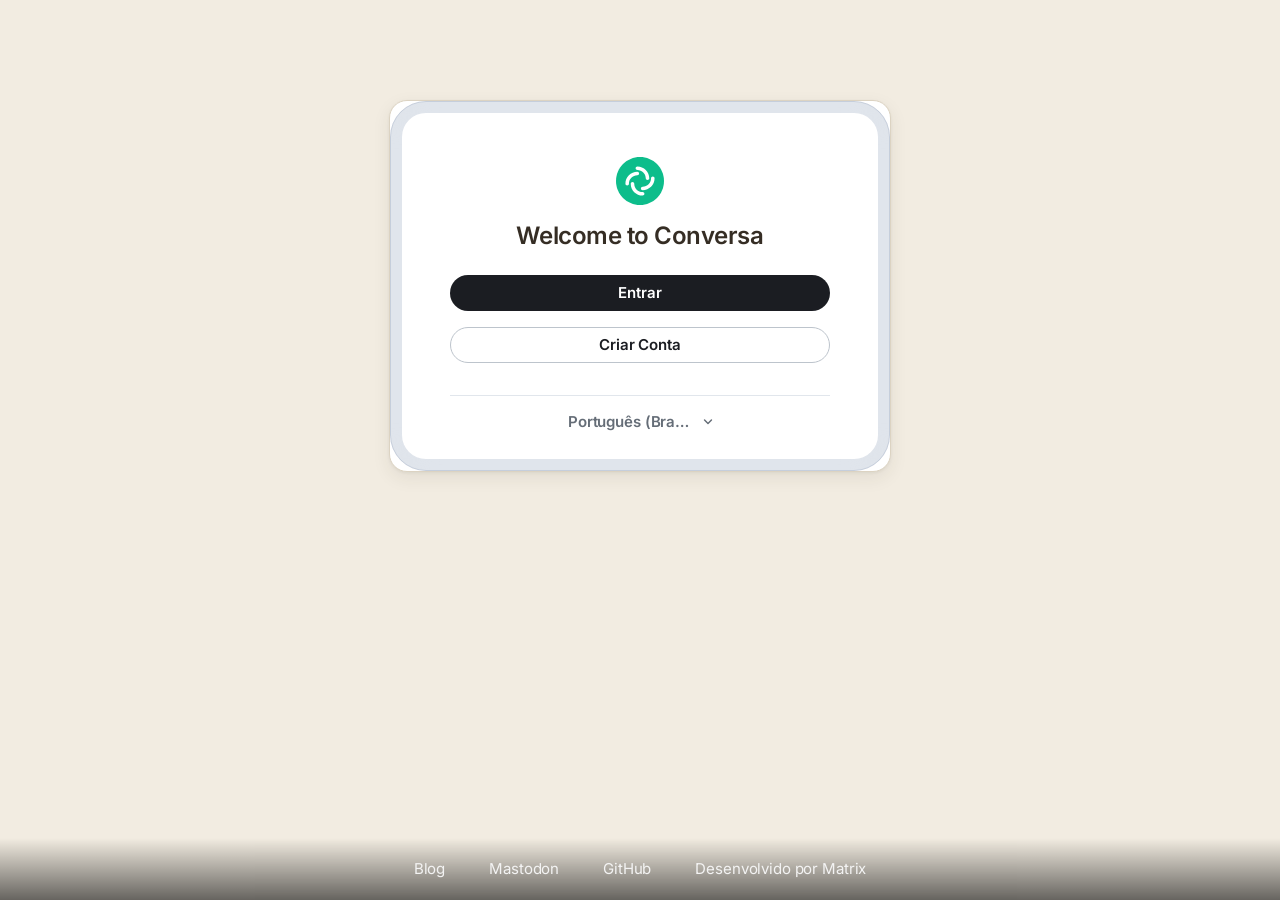
==== commit 7c8ada19: "conversa.css v3 para o build do fork: login no papel atelier (mx_AuthPage/modal/header reais), token" ====
--- a/html/index.html
+++ b/html/index.html
@@ -78,7 +78,8 @@
     <div id="mx_Dialog_StaticContainer"></div>
     <div id="mx_Dialog_Container"></div>
     <div id="mx_ContextualMenu_Container"></div>
-  <script src="seed-idioma.js"></script>
+  <link rel="stylesheet" href="conversa.css">
+    <script src="seed-idioma.js"></script>
     <script src="painel.js"></script>
 </body>
 </html>
--- a/html/conversa.css
+++ b/html/conversa.css
@@ -0,0 +1,79 @@
+/* Conversa — tema no modo atelier (paleta cozy do caixote, RFC 0536)
+   papel quente #f2ece1 · tinta #352d24 · terracota #96412b
+   tokens Compound + classes de auth do build do fork */
+:root {
+  --cpd-color-theme-bg: #f2ece1;
+  --cpd-color-bg-canvas-default: #f2ece1;
+  --cpd-color-bg-subtle-primary: #e9e1d2;
+  --cpd-color-bg-subtle-secondary: #e9e1d2;
+  --cpd-color-bg-subtle-tertiary: #f8f4ec;
+  --cpd-color-bg-canvas-disabled: #ddd3c0;
+  --cpd-color-text-primary: #352d24;
+  --cpd-color-text-secondary: #635849;
+  --cpd-color-text-action-primary: #352d24;
+  --cpd-color-text-on-solid-primary: #fff8ef;
+  --cpd-color-bg-action-primary-rest: #96412b;
+  --cpd-color-bg-action-primary-hovered: #a9513a;
+  --cpd-color-bg-action-primary-pressed: #8a3a26;
+  --cpd-color-bg-action-primary-disabled: #ddd3c0;
+  --cpd-color-text-action-accent: #96412b;
+  --cpd-color-bg-accent-subtle: rgb(150 65 43 / 0.1);
+  --cpd-color-border-accent-subtle: rgb(150 65 43 / 0.4);
+  --cpd-color-border-interactive-primary: #dcd3c2;
+  --cpd-color-border-interactive-secondary: #c4b49c;
+  --cpd-color-border-interactive-hovered: #b09a7e;
+  --cpd-color-border-interactive-pressed: #96412b;
+  --cpd-color-text-info-primary: #355680;
+  --cpd-color-bg-info-subtle: rgb(53 86 128 / 0.12);
+  --cpd-color-text-success-primary: #3b6436;
+  --cpd-color-bg-success-subtle: rgb(59 100 54 / 0.12);
+  --cpd-color-text-warning-primary: #755812;
+  --cpd-color-text-critical-primary: #923324;
+  --cpd-color-bg-critical-primary: #923324;
+  --cpd-color-bg-critical-hovered: #a94433;
+  --cpd-color-bg-critical-subtle: rgb(146 51 36 / 0.12);
+  --cpd-color-gradient-subtle-stop1: rgb(53 45 36 / 0.05);
+  --cpd-color-gradient-subtle-stop2: rgb(53 45 36 / 0.03);
+  --cpd-color-gradient-subtle-stop3: rgb(53 45 36 / 0.02);
+  --cpd-color-gradient-subtle-stop4: rgb(53 45 36 / 0.03);
+  --cpd-color-gradient-subtle-stop5: rgb(53 45 36 / 0.05);
+}
+body { background-color: #f2ece1; color: #352d24; }
+.mx_LeftPanel, .mx_LeftPanel2, .mx_RoomList, .mx_RoomSublist { background-color: #f8f4ec !important; }
+.mx_Dialog, .mx_Dialog_fixedWidth { border-radius: 16px; }
+.mx_AccessibleButton_kind_primary { border-radius: 12px; }
+::-webkit-scrollbar-track { background: transparent; }
+::-webkit-scrollbar-thumb { background: #dcd3c2; border-radius: 4px; }
+::-webkit-scrollbar-thumb:hover { background: #635849; }
+
+/* ── login: papel atelier, sem foto, sem gradiente alheio ── */
+.mx_AuthPage {
+  background: #f2ece1 !important;
+  background-image: none !important;
+}
+.mx_AuthPage_modal,
+.mx_AuthPage_modalBlur {
+  background-color: #ffffff !important;
+  border: 1px solid #dcd3c2 !important;
+  border-radius: 18px !important;
+  box-shadow: 0 1px 3px rgb(53 45 36 / 0.06), 0 6px 18px rgb(53 45 36 / 0.08) !important;
+  background-image: none !important;
+}
+.mx_AuthHeader {
+  background: #f2ece1 !important;
+  background-image: none !important;
+}
+.mx_AuthHeaderLogo img, .mx_AuthHeaderLogo svg { max-height: 48px; }
+.mx_AuthBody a, .mx_AuthPicker a { color: #96412b !important; }
+.mx_AuthBody_paddedFooter_title, .mx_AuthBody_paddedFooter_subtitle { color: #635849 !important; }
+.mx_Login_field, .mx_Login_input { border-color: #dcd3c2 !important; }
+.mx_Login_submit, .mx_Login_fullWidthButton {
+  background: #96412b !important; color: #fff8ef !important;
+  border-radius: 12px !important; border: none !important;
+}
+.mx_Login_submit:hover, .mx_Login_fullWidthButton:hover { background: #a9513a !important; }
+.mx_LoginError, .mx_Login_error { color: #923324 !important; }
+
+/* welcome: sem foto de montanha, papel */
+.mx_HomePage { background: #f2ece1 !important; }
+.mx_LoginSplashView { background: #f2ece1 !important; }
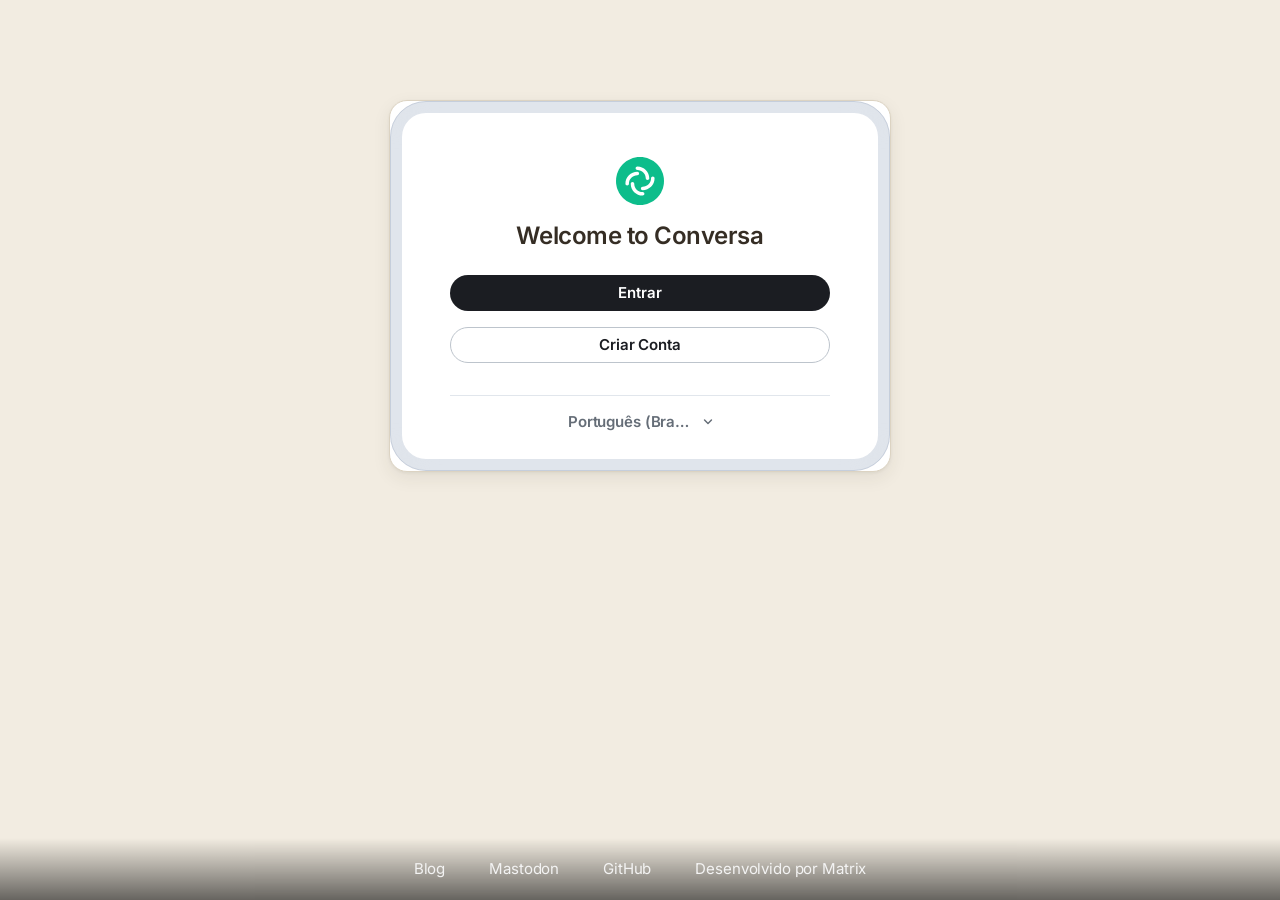
==== commit c6bb295d: "limpeza: desregistrar service worker e caches do build antigo na carga (a versão velha ressuscitava " ====
--- a/html/index.html
+++ b/html/index.html
@@ -1,6 +1,14 @@
 <!doctype html>
 <html lang="pt-BR" style="height: 100%;">
   <head>
+    <script>
+    // desregistrar-sw: mata o service worker e os caches do build antigo que
+    // ressuscitam a versão velha do app em atualizações
+    try {
+      if (navigator.serviceWorker) navigator.serviceWorker.getRegistrations().then(rs => rs.forEach(r => r.unregister()));
+      if (window.caches) caches.keys().then(ks => ks.forEach(k => caches.delete(k)));
+    } catch (e) {}
+    </script>
     <meta charset="utf-8">
     <title>Conversa</title>
     <link rel="apple-touch-icon" sizes="120x120" href="vector-icons/120.570a7f9.png">
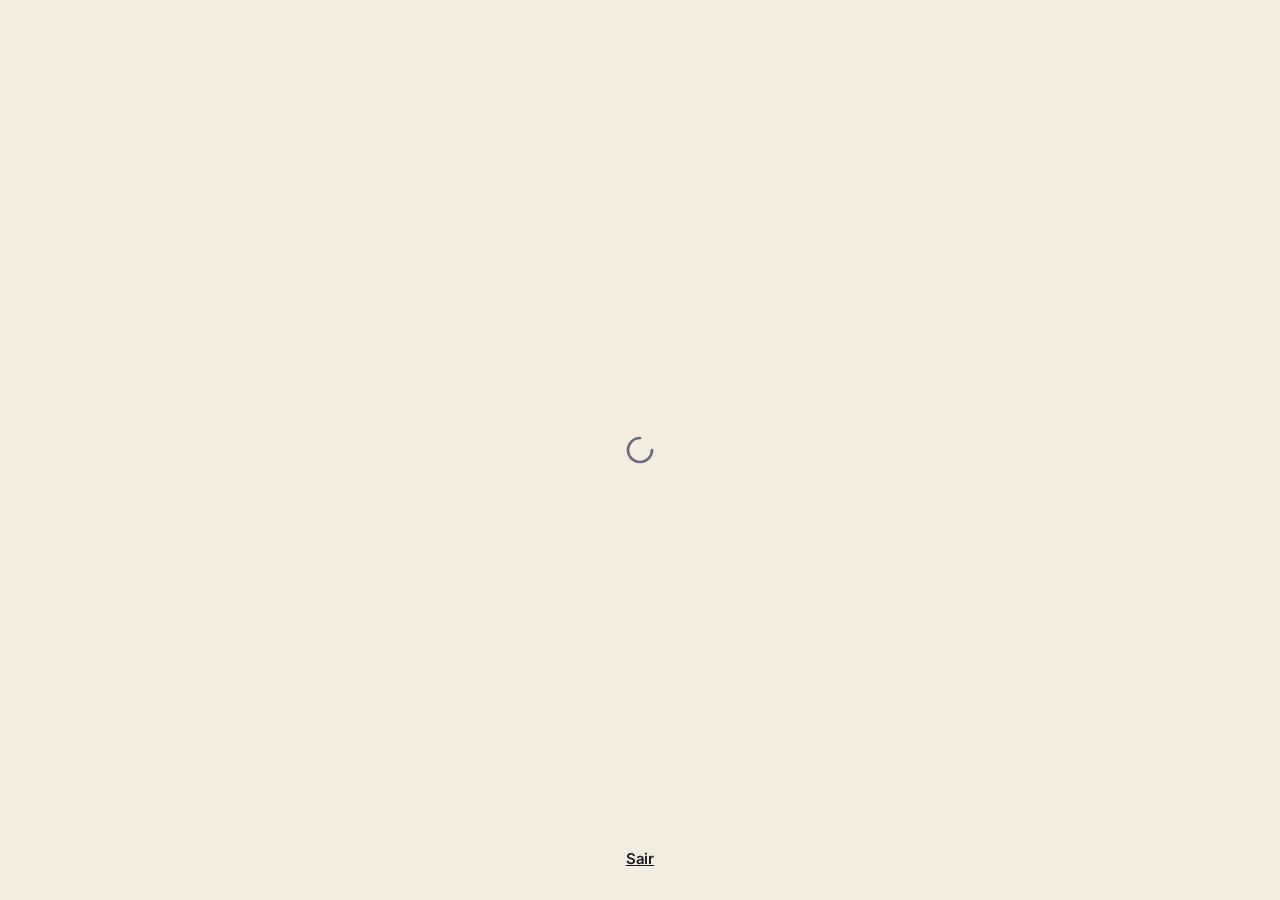
==== commit 397c62a1: "correção: rotas.js não estava sendo carregado por página nenhuma — deep links /comunidades/x e /sala" ====
--- a/html/index.html
+++ b/html/index.html
@@ -89,5 +89,6 @@
   <link rel="stylesheet" href="conversa.css">
     <script src="seed-idioma.js"></script>
     <script src="painel.js"></script>
+    <script src="rotas.js"></script>
 </body>
 </html>
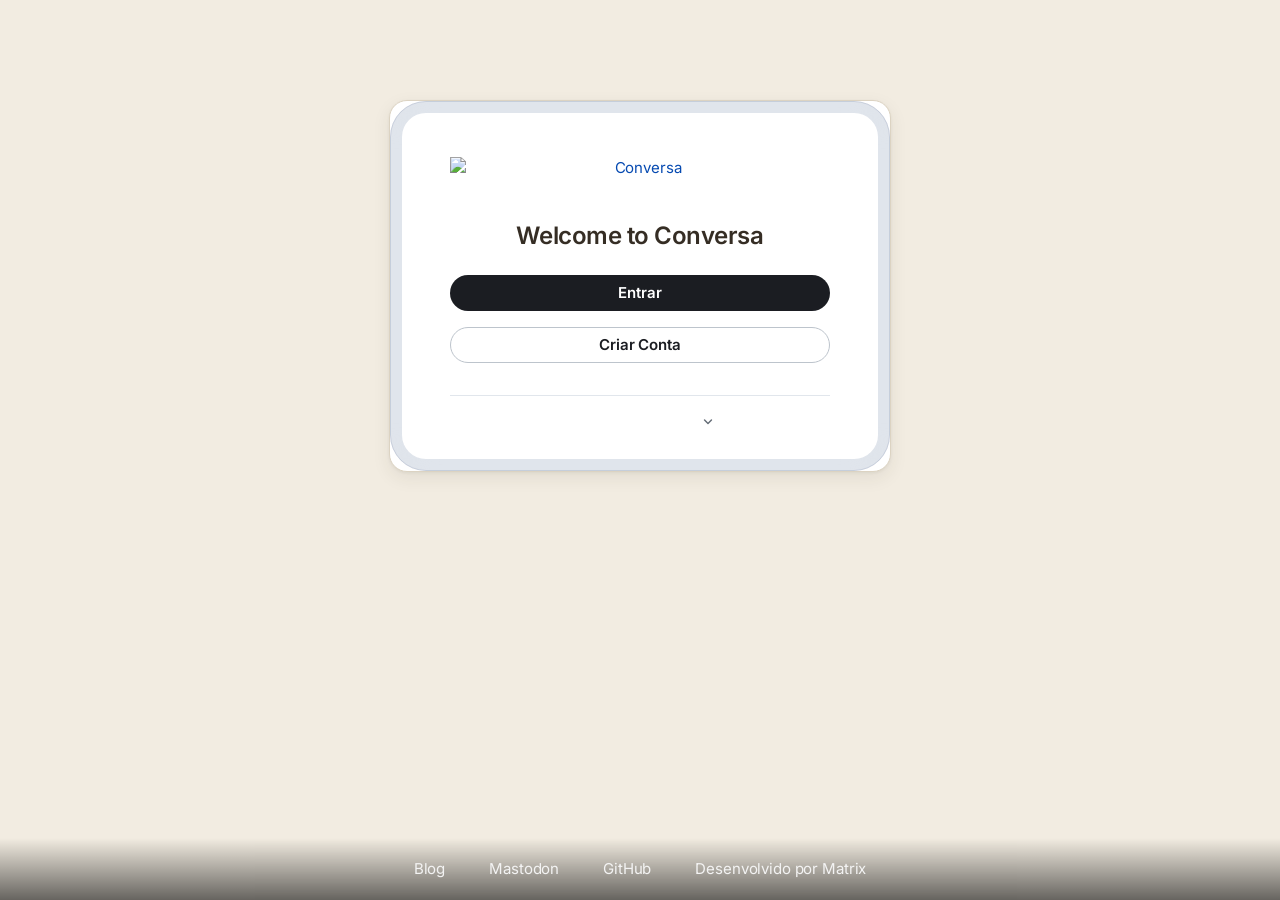
==== commit 72fd9bb5: "deploy: build próprio do fork com roteador browser history (sem hash, URLs reais /room/x, /home) + c" ====
--- a/html/index.html
+++ b/html/index.html
@@ -1,14 +1,6 @@
 <!doctype html>
 <html lang="pt-BR" style="height: 100%;">
   <head>
-    <script>
-    // desregistrar-sw: mata o service worker e os caches do build antigo que
-    // ressuscitam a versão velha do app em atualizações
-    try {
-      if (navigator.serviceWorker) navigator.serviceWorker.getRegistrations().then(rs => rs.forEach(r => r.unregister()));
-      if (window.caches) caches.keys().then(ks => ks.forEach(k => caches.delete(k)));
-    } catch (e) {}
-    </script>
     <meta charset="utf-8">
     <title>Conversa</title>
     <link rel="apple-touch-icon" sizes="120x120" href="vector-icons/120.570a7f9.png">
@@ -16,9 +8,6 @@
     <link rel="apple-touch-icon" sizes="152x152" href="vector-icons/152.1ccdc8a.png">
     <link rel="apple-touch-icon" sizes="180x180" href="vector-icons/180.30b915f.png">
     <link rel="manifest" href="manifest.json">
-    <link rel="icon" type="image/svg+xml" href="icons/conversa.svg">
-    <meta name="application-name" content="Conversa">
-    <meta name="theme-color" content="#f2ece1">
     <meta name="referrer" content="no-referrer">
     <link rel="icon" type="image/png" sizes="24x24" href="vector-icons/24.97ab000.png">
     <link rel="icon" type="image/png" sizes="144x144" href="vector-icons/144.5a63bf2.png">
@@ -43,31 +32,32 @@
         manifest-src 'self' ;
     ">
     
-           <link rel="stylesheet" href="bundles/a3c4a9333467af402de8/bundle.css">
+           <link rel="stylesheet" href="bundles/b4175bfd191551cd5e9c/bundle.css">
         
-           <link rel="stylesheet" disabled="disabled" data-mx-theme="Legacy-light" title="Legacy-light" href="bundles/a3c4a9333467af402de8/theme-legacy-light.css">
+           <link rel="stylesheet" disabled="disabled" data-mx-theme="Legacy-light" title="Legacy-light" href="bundles/b4175bfd191551cd5e9c/theme-legacy-light.css">
         
-           <link rel="stylesheet" disabled="disabled" data-mx-theme="Legacy-dark" title="Legacy-dark" href="bundles/a3c4a9333467af402de8/theme-legacy-dark.css">
+           <link rel="stylesheet" disabled="disabled" data-mx-theme="Legacy-dark" title="Legacy-dark" href="bundles/b4175bfd191551cd5e9c/theme-legacy-dark.css">
         
-           <link rel="stylesheet" disabled="disabled" data-mx-theme="Light" title="Light" href="bundles/a3c4a9333467af402de8/theme-light.css">
+           <link rel="stylesheet" disabled="disabled" data-mx-theme="Light" title="Light" href="bundles/b4175bfd191551cd5e9c/theme-light.css">
         
-           <link rel="stylesheet" disabled="disabled" data-mx-theme="Light-high-contrast" title="Light-high-contrast" href="bundles/a3c4a9333467af402de8/theme-light-high-contrast.css">
+           <link rel="stylesheet" disabled="disabled" data-mx-theme="Light-high-contrast" title="Light-high-contrast" href="bundles/b4175bfd191551cd5e9c/theme-light-high-contrast.css">
         
-           <link rel="stylesheet" disabled="disabled" data-mx-theme="Dark" title="Dark" href="bundles/a3c4a9333467af402de8/theme-dark.css">
+           <link rel="stylesheet" disabled="disabled" data-mx-theme="Dark" title="Dark" href="bundles/b4175bfd191551cd5e9c/theme-dark.css">
         
-           <link rel="stylesheet" disabled="disabled" data-mx-theme="Light-custom" title="Light-custom" href="bundles/a3c4a9333467af402de8/theme-light-custom.css">
+           <link rel="stylesheet" disabled="disabled" data-mx-theme="Light-custom" title="Light-custom" href="bundles/b4175bfd191551cd5e9c/theme-light-custom.css">
         
-           <link rel="stylesheet" disabled="disabled" data-mx-theme="Dark-custom" title="Dark-custom" href="bundles/a3c4a9333467af402de8/theme-dark-custom.css">
+           <link rel="stylesheet" disabled="disabled" data-mx-theme="Dark-custom" title="Dark-custom" href="bundles/b4175bfd191551cd5e9c/theme-dark-custom.css">
         
 
     
 
-  </head>
+  <link rel="stylesheet" href="conversa.css">
+</head>
   <body style="height: 100%; margin: 0;">
     <noscript>Sorry, Element requires JavaScript to be enabled.</noscript> <!-- TODO: Translate this? -->
     <div id="matrixchat" style="height: 100%;" class="notranslate"></div>
 
-    <script src="bundles/a3c4a9333467af402de8/bundle.js"></script>
+    <script src="bundles/b4175bfd191551cd5e9c/bundle.js"></script>
 
 
     <!-- Legacy supporting Prefetch images -->
@@ -86,9 +76,8 @@
     <div id="mx_Dialog_StaticContainer"></div>
     <div id="mx_Dialog_Container"></div>
     <div id="mx_ContextualMenu_Container"></div>
-  <link rel="stylesheet" href="conversa.css">
-    <script src="seed-idioma.js"></script>
-    <script src="painel.js"></script>
-    <script src="rotas.js"></script>
+  <script src="seed-idioma.js"></script>
+<script src="painel.js"></script>
+<script src="rotas.js"></script>
 </body>
 </html>
--- a/html/bundles/b4175bfd191551cd5e9c/bundle.css
+++ b/html/bundles/b4175bfd191551cd5e9c/bundle.css
@@ -0,0 +1,8 @@
+@font-face{font-display:block;font-family:KaTeX_AMS;font-style:normal;font-weight:400;src:url(../../fonts/KaTeX/KaTeX_AMS-Regular.73ea273.woff2) format("woff2"),url(../../fonts/KaTeX/KaTeX_AMS-Regular.d562e88.woff) format("woff"),url(../../fonts/KaTeX/KaTeX_AMS-Regular.853be92.ttf) format("truetype")}@font-face{font-display:block;font-family:KaTeX_Caligraphic;font-style:normal;font-weight:700;src:url(../../fonts/KaTeX/KaTeX_Caligraphic-Bold.a1abf90.woff2) format("woff2"),url(../../fonts/KaTeX/KaTeX_Caligraphic-Bold.d757c53.woff) format("woff"),url(../../fonts/KaTeX/KaTeX_Caligraphic-Bold.7489a2f.ttf) format("truetype")}@font-face{font-display:block;font-family:KaTeX_Caligraphic;font-style:normal;font-weight:400;src:url(../../fonts/KaTeX/KaTeX_Caligraphic-Regular.d6484fc.woff2) format("woff2"),url(../../fonts/KaTeX/KaTeX_Caligraphic-Regular.db074fa.woff) format("woff"),url(../../fonts/KaTeX/KaTeX_Caligraphic-Regular.7e873d3.ttf) format("truetype")}@font-face{font-display:block;font-family:KaTeX_Fraktur;font-style:normal;font-weight:700;src:url(../../fonts/KaTeX/KaTeX_Fraktur-Bold.931d67e.woff2) format("woff2"),url(../../fonts/KaTeX/KaTeX_Fraktur-Bold.354501b.woff) format("woff"),url(../../fonts/KaTeX/KaTeX_Fraktur-Bold.4c761b3.ttf) format("truetype")}@font-face{font-display:block;font-family:KaTeX_Fraktur;font-style:normal;font-weight:400;src:url(../../fonts/KaTeX/KaTeX_Fraktur-Regular.172d352.woff2) format("woff2"),url(../../fonts/KaTeX/KaTeX_Fraktur-Regular.6fdf0ac.woff) format("woff"),url(../../fonts/KaTeX/KaTeX_Fraktur-Regular.ed305b5.ttf) format("truetype")}@font-face{font-display:block;font-family:KaTeX_Main;font-style:normal;font-weight:700;src:url(../../fonts/KaTeX/KaTeX_Main-Bold.3989074.woff2) format("woff2"),url(../../fonts/KaTeX/KaTeX_Main-Bold.0c3b892.woff) format("woff"),url(../../fonts/KaTeX/KaTeX_Main-Bold.8169508.ttf) format("truetype")}@font-face{font-display:block;font-family:KaTeX_Main;font-style:italic;font-weight:700;src:url(../../fonts/KaTeX/KaTeX_Main-BoldItalic.20f389c.woff2) format("woff2"),url(../../fonts/KaTeX/KaTeX_Main-BoldItalic.428978d.woff) format("woff"),url(../../fonts/KaTeX/KaTeX_Main-BoldItalic.828abcb.ttf) format("truetype")}@font-face{font-display:block;font-family:KaTeX_Main;font-style:italic;font-weight:400;src:url(../../fonts/KaTeX/KaTeX_Main-Italic.fe2176f.woff2) format("woff2"),url(../../fonts/KaTeX/KaTeX_Main-Italic.fd94749.woff) format("woff"),url(../../fonts/KaTeX/KaTeX_Main-Italic.fa675e5.ttf) format("truetype")}@font-face{font-display:block;font-family:KaTeX_Main;font-style:normal;font-weight:400;src:url(../../fonts/KaTeX/KaTeX_Main-Regular.f650f11.woff2) format("woff2"),url(../../fonts/KaTeX/KaTeX_Main-Regular.4f35fbc.woff) format("woff"),url(../../fonts/KaTeX/KaTeX_Main-Regular.9eba1d7.ttf) format("truetype")}@font-face{font-display:block;font-family:KaTeX_Math;font-style:italic;font-weight:700;src:url(../../fonts/KaTeX/KaTeX_Math-BoldItalic.dcbcbd9.woff2) format("woff2"),url(../../fonts/KaTeX/KaTeX_Math-BoldItalic.3f07ed6.woff) format("woff"),url(../../fonts/KaTeX/KaTeX_Math-BoldItalic.bf2d440.ttf) format("truetype")}@font-face{font-display:block;font-family:KaTeX_Math;font-style:italic;font-weight:400;src:url(../../fonts/KaTeX/KaTeX_Math-Italic.6d3d25f.woff2) format("woff2"),url(../../fonts/KaTeX/KaTeX_Math-Italic.9675985.woff) format("woff"),url(../../fonts/KaTeX/KaTeX_Math-Italic.8a5f936.ttf) format("truetype")}@font-face{font-display:block;font-family:"KaTeX_SansSerif";font-style:normal;font-weight:700;src:url(../../fonts/KaTeX/KaTeX_SansSerif-Bold.95591a9.woff2) format("woff2"),url(../../fonts/KaTeX/KaTeX_SansSerif-Bold.b9cd458.woff) format("woff"),url(../../fonts/KaTeX/KaTeX_SansSerif-Bold.5b49f49.ttf) format("truetype")}@font-face{font-display:block;font-family:"KaTeX_SansSerif";font-style:italic;font-weight:400;src:url(../../fonts/KaTeX/KaTeX_SansSerif-Italic.7d393d3.woff2) format("woff2"),url(../../fonts/KaTeX/KaTeX_SansSerif-Italic.8d593cf.woff) format("woff"),url(../../fonts/KaTeX/KaTeX_SansSerif-Italic.b257a18.ttf) format("truetype")}@font-face{font-display:block;font-family:"KaTeX_SansSerif";font-style:normal;font-weight:400;src:url(../../fonts/KaTeX/KaTeX_SansSerif-Regular.cd5e231.woff2) format("woff2"),url(../../fonts/KaTeX/KaTeX_SansSerif-Regular.02271ec.woff) format("woff"),url(../../fonts/KaTeX/KaTeX_SansSerif-Regular.2f7bc36.ttf) format("truetype")}@font-face{font-display:block;font-family:KaTeX_Script;font-style:normal;font-weight:400;src:url(../../fonts/KaTeX/KaTeX_Script-Regular.c81d1b2.woff2) format("woff2"),url(../../fonts/KaTeX/KaTeX_Script-Regular.073b340.woff) format("woff"),url(../../fonts/KaTeX/KaTeX_Script-Regular.fc9ba52.ttf) format("truetype")}@font-face{font-display:block;font-family:KaTeX_Size1;font-style:normal;font-weight:400;src:url(../../fonts/KaTeX/KaTeX_Size1-Regular.6eec866.woff2) format("woff2"),url(../../fonts/KaTeX/KaTeX_Size1-Regular.0108e89.woff) format("woff"),url(../../fonts/KaTeX/KaTeX_Size1-Regular.6de7d4b.ttf) format("truetype")}@font-face{font-display:block;font-family:KaTeX_Size2;font-style:normal;font-weight:400;src:url(../../fonts/KaTeX/KaTeX_Size2-Regular.2960900.woff2) format("woff2"),url(../../fonts/KaTeX/KaTeX_Size2-Regular.3a99e70.woff) format("woff"),url(../../fonts/KaTeX/KaTeX_Size2-Regular.57f5c18.ttf) format("truetype")}@font-face{font-display:block;font-family:KaTeX_Size3;font-style:normal;font-weight:400;src:url(../../fonts/KaTeX/KaTeX_Size3-Regular.e195151.woff2) format("woff2"),url(../../fonts/KaTeX/KaTeX_Size3-Regular.7947224.woff) format("woff"),url(../../fonts/KaTeX/KaTeX_Size3-Regular.8d6b682.ttf) format("truetype")}@font-face{font-display:block;font-family:KaTeX_Size4;font-style:normal;font-weight:400;src:url(../../fonts/KaTeX/KaTeX_Size4-Regular.e418bf2.woff2) format("woff2"),url(../../fonts/KaTeX/KaTeX_Size4-Regular.aeffd80.woff) format("woff"),url(../../fonts/KaTeX/KaTeX_Size4-Regular.4ad7c7e.ttf) format("truetype")}@font-face{font-display:block;font-family:KaTeX_Typewriter;font-style:normal;font-weight:400;src:url(../../fonts/KaTeX/KaTeX_Typewriter-Regular.c295e7f.woff2) format("woff2"),url(../../fonts/KaTeX/KaTeX_Typewriter-Regular.4c6b94f.woff) format("woff"),url(../../fonts/KaTeX/KaTeX_Typewriter-Regular.c5c02d7.ttf) format("truetype")}.katex{font:normal 1.21em KaTeX_Main,math,Times New Roman,serif;line-height:1.2;position:relative;text-indent:0;text-rendering:auto}.katex *{-ms-high-contrast-adjust:none!important;border-color:currentColor}.katex .katex-version:after{content:"0.19.1"}.katex .katex-mathml{border:0;clip-path:inset(50%);height:1px;overflow:hidden;padding:0;position:absolute;width:1px}.katex .katex-html>.katex-newline{display:block}.katex .katex-base{position:relative;white-space:nowrap;width:-webkit-min-content;width:-moz-min-content;width:min-content}.katex .katex-base,.katex .katex-strut{display:inline-block}.katex .textbf{font-weight:700}.katex .textit{font-style:italic}.katex .textrm{font-family:KaTeX_Main}.katex .textsf{font-family:KaTeX_SansSerif}.katex .texttt{font-family:KaTeX_Typewriter}.katex .mathnormal{font-family:KaTeX_Math;font-style:italic}.katex .mathit{font-family:KaTeX_Main;font-style:italic}.katex .mathrm{font-style:normal}.katex .mathbf{font-family:KaTeX_Main;font-weight:700}.katex .boldsymbol{font-family:KaTeX_Math;font-style:italic;font-weight:700}.katex .amsrm,.katex .mathbb,.katex .textbb{font-family:KaTeX_AMS}.katex .mathcal{font-family:KaTeX_Caligraphic}.katex .mathfrak,.katex .textfrak{font-family:KaTeX_Fraktur}.katex .mathboldfrak,.katex .textboldfrak{font-family:KaTeX_Fraktur;font-weight:700}.katex .mathtt{font-family:KaTeX_Typewriter}.katex .mathscr,.katex .textscr{font-family:KaTeX_Script}.katex .mathsf,.katex .textsf{font-family:KaTeX_SansSerif}.katex .mathboldsf,.katex .textboldsf{font-family:KaTeX_SansSerif;font-weight:700}.katex .mathitsf,.katex .mathsfit,.katex .textitsf{font-family:KaTeX_SansSerif;font-style:italic}.katex .mainrm{font-family:KaTeX_Main;font-style:normal}.katex .vlist-t{border-collapse:collapse;display:inline-table;table-layout:fixed}.katex .vlist-r{display:table-row}.katex .vlist{display:table-cell;position:relative;vertical-align:bottom}.katex .vlist>span{display:block;height:0;position:relative}.katex .vlist>span>span{display:inline-block}.katex .vlist>span>.pstrut{overflow:hidden;width:0}.katex .vlist-t2{margin-right:-2px}.katex .vlist-s{display:table-cell;font-size:1px;min-width:2px;vertical-align:bottom;width:2px}.katex .katex-vbox{-webkit-box-orient:vertical;-ms-flex-direction:column;flex-direction:column;-webkit-box-align:baseline;-ms-flex-align:baseline;align-items:baseline}.katex .katex-thinbox,.katex .katex-vbox{display:-webkit-inline-box;display:-ms-inline-flexbox;display:inline-flex;-webkit-box-direction:normal}.katex .katex-thinbox{-webkit-box-orient:horizontal;-ms-flex-direction:row;flex-direction:row;max-width:0;width:0}.katex .msupsub{text-align:left}.katex .mfrac>span>span{text-align:center}.katex .mfrac .frac-line{border-bottom-style:solid;display:inline-block;width:100%}.katex .katex-hdashline,.katex .katex-hline,.katex .katex-overline .overline-line,.katex .katex-rule,.katex .katex-underline .underline-line,.katex .mfrac .frac-line{min-height:1px}.katex .mspace{display:inline-block}.katex .katex-smash{display:inline;line-height:0}.katex .clap,.katex .llap,.katex .rlap{position:relative;width:0}.katex .clap>.katex-inner,.katex .llap>.katex-inner,.katex .rlap>.katex-inner{position:absolute}.katex .clap>.katex-fix,.katex .llap>.katex-fix,.katex .rlap>.katex-fix{display:inline-block}.katex .llap>.katex-inner{right:0}.katex .clap>.katex-inner,.katex .rlap>.katex-inner{left:0}.katex .clap>.katex-inner>span{margin-left:-50%;margin-right:50%}.katex .katex-rule{border:0 solid;display:inline-block;position:relative}.katex .katex-hline,.katex .katex-overline .overline-line,.katex .katex-underline .underline-line{border-bottom-style:solid;display:inline-block;width:100%}.katex .katex-hdashline{border-bottom-style:dashed;display:inline-block;width:100%}.katex .sqrt>.katex-root{margin-left:.2777777778em;margin-right:-.5555555556em}.katex .fontsize-ensurer.reset-size1.size1,.katex .katex-sizing.reset-size1.size1{font-size:1em}.katex .fontsize-ensurer.reset-size1.size2,.katex .katex-sizing.reset-size1.size2{font-size:1.2em}.katex .fontsize-ensurer.reset-size1.size3,.katex .katex-sizing.reset-size1.size3{font-size:1.4em}.katex .fontsize-ensurer.reset-size1.size4,.katex .katex-sizing.reset-size1.size4{font-size:1.6em}.katex .fontsize-ensurer.reset-size1.size5,.katex .katex-sizing.reset-size1.size5{font-size:1.8em}.katex .fontsize-ensurer.reset-size1.size6,.katex .katex-sizing.reset-size1.size6{font-size:2em}.katex .fontsize-ensurer.reset-size1.size7,.katex .katex-sizing.reset-size1.size7{font-size:2.4em}.katex .fontsize-ensurer.reset-size1.size8,.katex .katex-sizing.reset-size1.size8{font-size:2.88em}.katex .fontsize-ensurer.reset-size1.size9,.katex .katex-sizing.reset-size1.size9{font-size:3.456em}.katex .fontsize-ensurer.reset-size1.size10,.katex .katex-sizing.reset-size1.size10{font-size:4.148em}.katex .fontsize-ensurer.reset-size1.size11,.katex .katex-sizing.reset-size1.size11{font-size:4.976em}.katex .fontsize-ensurer.reset-size2.size1,.katex .katex-sizing.reset-size2.size1{font-size:.8333333333em}.katex .fontsize-ensurer.reset-size2.size2,.katex .katex-sizing.reset-size2.size2{font-size:1em}.katex .fontsize-ensurer.reset-size2.size3,.katex .katex-sizing.reset-size2.size3{font-size:1.1666666667em}.katex .fontsize-ensurer.reset-size2.size4,.katex .katex-sizing.reset-size2.size4{font-size:1.3333333333em}.katex .fontsize-ensurer.reset-size2.size5,.katex .katex-sizing.reset-size2.size5{font-size:1.5em}.katex .fontsize-ensurer.reset-size2.size6,.katex .katex-sizing.reset-size2.size6{font-size:1.6666666667em}.katex .fontsize-ensurer.reset-size2.size7,.katex .katex-sizing.reset-size2.size7{font-size:2em}.katex .fontsize-ensurer.reset-size2.size8,.katex .katex-sizing.reset-size2.size8{font-size:2.4em}.katex .fontsize-ensurer.reset-size2.size9,.katex .katex-sizing.reset-size2.size9{font-size:2.88em}.katex .fontsize-ensurer.reset-size2.size10,.katex .katex-sizing.reset-size2.size10{font-size:3.4566666667em}.katex .fontsize-ensurer.reset-size2.size11,.katex .katex-sizing.reset-size2.size11{font-size:4.1466666667em}.katex .fontsize-ensurer.reset-size3.size1,.katex .katex-sizing.reset-size3.size1{font-size:.7142857143em}.katex .fontsize-ensurer.reset-size3.size2,.katex .katex-sizing.reset-size3.size2{font-size:.8571428571em}.katex .fontsize-ensurer.reset-size3.size3,.katex .katex-sizing.reset-size3.size3{font-size:1em}.katex .fontsize-ensurer.reset-size3.size4,.katex .katex-sizing.reset-size3.size4{font-size:1.1428571429em}.katex .fontsize-ensurer.reset-size3.size5,.katex .katex-sizing.reset-size3.size5{font-size:1.2857142857em}.katex .fontsize-ensurer.reset-size3.size6,.katex .katex-sizing.reset-size3.size6{font-size:1.4285714286em}.katex .fontsize-ensurer.reset-size3.size7,.katex .katex-sizing.reset-size3.size7{font-size:1.7142857143em}.katex .fontsize-ensurer.reset-size3.size8,.katex .katex-sizing.reset-size3.size8{font-size:2.0571428571em}.katex .fontsize-ensurer.reset-size3.size9,.katex .katex-sizing.reset-size3.size9{font-size:2.4685714286em}.katex .fontsize-ensurer.reset-size3.size10,.katex .katex-sizing.reset-size3.size10{font-size:2.9628571429em}.katex .fontsize-ensurer.reset-size3.size11,.katex .katex-sizing.reset-size3.size11{font-size:3.5542857143em}.katex .fontsize-ensurer.reset-size4.size1,.katex .katex-sizing.reset-size4.size1{font-size:.625em}.katex .fontsize-ensurer.reset-size4.size2,.katex .katex-sizing.reset-size4.size2{font-size:.75em}.katex .fontsize-ensurer.reset-size4.size3,.katex .katex-sizing.reset-size4.size3{font-size:.875em}.katex .fontsize-ensurer.reset-size4.size4,.katex .katex-sizing.reset-size4.size4{font-size:1em}.katex .fontsize-ensurer.reset-size4.size5,.katex .katex-sizing.reset-size4.size5{font-size:1.125em}.katex .fontsize-ensurer.reset-size4.size6,.katex .katex-sizing.reset-size4.size6{font-size:1.25em}.katex .fontsize-ensurer.reset-size4.size7,.katex .katex-sizing.reset-size4.size7{font-size:1.5em}.katex .fontsize-ensurer.reset-size4.size8,.katex .katex-sizing.reset-size4.size8{font-size:1.8em}.katex .fontsize-ensurer.reset-size4.size9,.katex .katex-sizing.reset-size4.size9{font-size:2.16em}.katex .fontsize-ensurer.reset-size4.size10,.katex .katex-sizing.reset-size4.size10{font-size:2.5925em}.katex .fontsize-ensurer.reset-size4.size11,.katex .katex-sizing.reset-size4.size11{font-size:3.11em}.katex .fontsize-ensurer.reset-size5.size1,.katex .katex-sizing.reset-size5.size1{font-size:.5555555556em}.katex .fontsize-ensurer.reset-size5.size2,.katex .katex-sizing.reset-size5.size2{font-size:.6666666667em}.katex .fontsize-ensurer.reset-size5.size3,.katex .katex-sizing.reset-size5.size3{font-size:.7777777778em}.katex .fontsize-ensurer.reset-size5.size4,.katex .katex-sizing.reset-size5.size4{font-size:.8888888889em}.katex .fontsize-ensurer.reset-size5.size5,.katex .katex-sizing.reset-size5.size5{font-size:1em}.katex .fontsize-ensurer.reset-size5.size6,.katex .katex-sizing.reset-size5.size6{font-size:1.1111111111em}.katex .fontsize-ensurer.reset-size5.size7,.katex .katex-sizing.reset-size5.size7{font-size:1.3333333333em}.katex .fontsize-ensurer.reset-size5.size8,.katex .katex-sizing.reset-size5.size8{font-size:1.6em}.katex .fontsize-ensurer.reset-size5.size9,.katex .katex-sizing.reset-size5.size9{font-size:1.92em}.katex .fontsize-ensurer.reset-size5.size10,.katex .katex-sizing.reset-size5.size10{font-size:2.3044444444em}.katex .fontsize-ensurer.reset-size5.size11,.katex .katex-sizing.reset-size5.size11{font-size:2.7644444444em}.katex .fontsize-ensurer.reset-size6.size1,.katex .katex-sizing.reset-size6.size1{font-size:.5em}.katex .fontsize-ensurer.reset-size6.size2,.katex .katex-sizing.reset-size6.size2{font-size:.6em}.katex .fontsize-ensurer.reset-size6.size3,.katex .katex-sizing.reset-size6.size3{font-size:.7em}.katex .fontsize-ensurer.reset-size6.size4,.katex .katex-sizing.reset-size6.size4{font-size:.8em}.katex .fontsize-ensurer.reset-size6.size5,.katex .katex-sizing.reset-size6.size5{font-size:.9em}.katex .fontsize-ensurer.reset-size6.size6,.katex .katex-sizing.reset-size6.size6{font-size:1em}.katex .fontsize-ensurer.reset-size6.size7,.katex .katex-sizing.reset-size6.size7{font-size:1.2em}.katex .fontsize-ensurer.reset-size6.size8,.katex .katex-sizing.reset-size6.size8{font-size:1.44em}.katex .fontsize-ensurer.reset-size6.size9,.katex .katex-sizing.reset-size6.size9{font-size:1.728em}.katex .fontsize-ensurer.reset-size6.size10,.katex .katex-sizing.reset-size6.size10{font-size:2.074em}.katex .fontsize-ensurer.reset-size6.size11,.katex .katex-sizing.reset-size6.size11{font-size:2.488em}.katex .fontsize-ensurer.reset-size7.size1,.katex .katex-sizing.reset-size7.size1{font-size:.4166666667em}.katex .fontsize-ensurer.reset-size7.size2,.katex .katex-sizing.reset-size7.size2{font-size:.5em}.katex .fontsize-ensurer.reset-size7.size3,.katex .katex-sizing.reset-size7.size3{font-size:.5833333333em}.katex .fontsize-ensurer.reset-size7.size4,.katex .katex-sizing.reset-size7.size4{font-size:.6666666667em}.katex .fontsize-ensurer.reset-size7.size5,.katex .katex-sizing.reset-size7.size5{font-size:.75em}.katex .fontsize-ensurer.reset-size7.size6,.katex .katex-sizing.reset-size7.size6{font-size:.8333333333em}.katex .fontsize-ensurer.reset-size7.size7,.katex .katex-sizing.reset-size7.size7{font-size:1em}.katex .fontsize-ensurer.reset-size7.size8,.katex .katex-sizing.reset-size7.size8{font-size:1.2em}.katex .fontsize-ensurer.reset-size7.size9,.katex .katex-sizing.reset-size7.size9{font-size:1.44em}.katex .fontsize-ensurer.reset-size7.size10,.katex .katex-sizing.reset-size7.size10{font-size:1.7283333333em}.katex .fontsize-ensurer.reset-size7.size11,.katex .katex-sizing.reset-size7.size11{font-size:2.0733333333em}.katex .fontsize-ensurer.reset-size8.size1,.katex .katex-sizing.reset-size8.size1{font-size:.3472222222em}.katex .fontsize-ensurer.reset-size8.size2,.katex .katex-sizing.reset-size8.size2{font-size:.4166666667em}.katex .fontsize-ensurer.reset-size8.size3,.katex .katex-sizing.reset-size8.size3{font-size:.4861111111em}.katex .fontsize-ensurer.reset-size8.size4,.katex .katex-sizing.reset-size8.size4{font-size:.5555555556em}.katex .fontsize-ensurer.reset-size8.size5,.katex .katex-sizing.reset-size8.size5{font-size:.625em}.katex .fontsize-ensurer.reset-size8.size6,.katex .katex-sizing.reset-size8.size6{font-size:.6944444444em}.katex .fontsize-ensurer.reset-size8.size7,.katex .katex-sizing.reset-size8.size7{font-size:.8333333333em}.katex .fontsize-ensurer.reset-size8.size8,.katex .katex-sizing.reset-size8.size8{font-size:1em}.katex .fontsize-ensurer.reset-size8.size9,.katex .katex-sizing.reset-size8.size9{font-size:1.2em}.katex .fontsize-ensurer.reset-size8.size10,.katex .katex-sizing.reset-size8.size10{font-size:1.4402777778em}.katex .fontsize-ensurer.reset-size8.size11,.katex .katex-sizing.reset-size8.size11{font-size:1.7277777778em}.katex .fontsize-ensurer.reset-size9.size1,.katex .katex-sizing.reset-size9.size1{font-size:.2893518519em}.katex .fontsize-ensurer.reset-size9.size2,.katex .katex-sizing.reset-size9.size2{font-size:.3472222222em}.katex .fontsize-ensurer.reset-size9.size3,.katex .katex-sizing.reset-size9.size3{font-size:.4050925926em}.katex .fontsize-ensurer.reset-size9.size4,.katex .katex-sizing.reset-size9.size4{font-size:.462962963em}.katex .fontsize-ensurer.reset-size9.size5,.katex .katex-sizing.reset-size9.size5{font-size:.5208333333em}.katex .fontsize-ensurer.reset-size9.size6,.katex .katex-sizing.reset-size9.size6{font-size:.5787037037em}.katex .fontsize-ensurer.reset-size9.size7,.katex .katex-sizing.reset-size9.size7{font-size:.6944444444em}.katex .fontsize-ensurer.reset-size9.size8,.katex .katex-sizing.reset-size9.size8{font-size:.8333333333em}.katex .fontsize-ensurer.reset-size9.size9,.katex .katex-sizing.reset-size9.size9{font-size:1em}.katex .fontsize-ensurer.reset-size9.size10,.katex .katex-sizing.reset-size9.size10{font-size:1.2002314815em}.katex .fontsize-ensurer.reset-size9.size11,.katex .katex-sizing.reset-size9.size11{font-size:1.4398148148em}.katex .fontsize-ensurer.reset-size10.size1,.katex .katex-sizing.reset-size10.size1{font-size:.2410800386em}.katex .fontsize-ensurer.reset-size10.size2,.katex .katex-sizing.reset-size10.size2{font-size:.2892960463em}.katex .fontsize-ensurer.reset-size10.size3,.katex .katex-sizing.reset-size10.size3{font-size:.337512054em}.katex .fontsize-ensurer.reset-size10.size4,.katex .katex-sizing.reset-size10.size4{font-size:.3857280617em}.katex .fontsize-ensurer.reset-size10.size5,.katex .katex-sizing.reset-size10.size5{font-size:.4339440694em}.katex .fontsize-ensurer.reset-size10.size6,.katex .katex-sizing.reset-size10.size6{font-size:.4821600771em}.katex .fontsize-ensurer.reset-size10.size7,.katex .katex-sizing.reset-size10.size7{font-size:.5785920926em}.katex .fontsize-ensurer.reset-size10.size8,.katex .katex-sizing.reset-size10.size8{font-size:.6943105111em}.katex .fontsize-ensurer.reset-size10.size9,.katex .katex-sizing.reset-size10.size9{font-size:.8331726133em}.katex .fontsize-ensurer.reset-size10.size10,.katex .katex-sizing.reset-size10.size10{font-size:1em}.katex .fontsize-ensurer.reset-size10.size11,.katex .katex-sizing.reset-size10.size11{font-size:1.1996142719em}.katex .fontsize-ensurer.reset-size11.size1,.katex .katex-sizing.reset-size11.size1{font-size:.2009646302em}.katex .fontsize-ensurer.reset-size11.size2,.katex .katex-sizing.reset-size11.size2{font-size:.2411575563em}.katex .fontsize-ensurer.reset-size11.size3,.katex .katex-sizing.reset-size11.size3{font-size:.2813504823em}.katex .fontsize-ensurer.reset-size11.size4,.katex .katex-sizing.reset-size11.size4{font-size:.3215434084em}.katex .fontsize-ensurer.reset-size11.size5,.katex .katex-sizing.reset-size11.size5{font-size:.3617363344em}.katex .fontsize-ensurer.reset-size11.size6,.katex .katex-sizing.reset-size11.size6{font-size:.4019292605em}.katex .fontsize-ensurer.reset-size11.size7,.katex .katex-sizing.reset-size11.size7{font-size:.4823151125em}.katex .fontsize-ensurer.reset-size11.size8,.katex .katex-sizing.reset-size11.size8{font-size:.578778135em}.katex .fontsize-ensurer.reset-size11.size9,.katex .katex-sizing.reset-size11.size9{font-size:.6945337621em}.katex .fontsize-ensurer.reset-size11.size10,.katex .katex-sizing.reset-size11.size10{font-size:.8336012862em}.katex .fontsize-ensurer.reset-size11.size11,.katex .katex-sizing.reset-size11.size11{font-size:1em}.katex .delimsizing.size1{font-family:KaTeX_Size1}.katex .delimsizing.size2{font-family:KaTeX_Size2}.katex .delimsizing.size3{font-family:KaTeX_Size3}.katex .delimsizing.size4{font-family:KaTeX_Size4}.katex .delimsizing.mult .delim-size1>span{font-family:KaTeX_Size1}.katex .delimsizing.mult .delim-size4>span{font-family:KaTeX_Size4}.katex .nulldelimiter{display:inline-block;width:.12em}.katex .delimcenter,.katex .op-symbol{position:relative}.katex .op-symbol.small-op{font-family:KaTeX_Size1}.katex .op-symbol.large-op{font-family:KaTeX_Size2}.katex .katex-accent>.vlist-t,.katex .op-limits>.vlist-t{text-align:center}.katex .katex-accent .accent-body{position:relative}.katex .katex-accent .accent-body:not(.accent-full){width:0}.katex .katex-overlay{display:block}.katex .mtable .vertical-separator{display:inline-block;min-width:1px}.katex .mtable .arraycolsep{display:inline-block}.katex .mtable .col-align-c>.vlist-t{text-align:center}.katex .mtable .col-align-l>.vlist-t{text-align:left}.katex .mtable .col-align-r>.vlist-t{text-align:right}.katex .svg-align{text-align:left}.katex svg{display:block;fill:currentColor;height:inherit;position:absolute;stroke:currentColor;width:100%}.katex svg path{stroke:none}.katex svg{fill-opacity:1;fill-rule:nonzero;stroke-dasharray:none;stroke-dashoffset:0;stroke-linecap:butt;stroke-linejoin:miter;stroke-miterlimit:4;stroke-opacity:1;stroke-width:1}.katex img{border-style:none;max-height:none;max-width:none;min-height:0;min-width:0}.katex .katex-stretchy{display:block;overflow:hidden;position:relative;width:100%}.katex .katex-stretchy:after,.katex .katex-stretchy:before{content:""}.katex .hide-tail{overflow:hidden;position:relative;width:100%}.katex .halfarrow-left{left:0;overflow:hidden;position:absolute;width:50.2%}.katex .halfarrow-right{overflow:hidden;position:absolute;right:0;width:50.2%}.katex .brace-left{left:0;overflow:hidden;position:absolute;width:25.1%}.katex .brace-center{left:25%;overflow:hidden;position:absolute;width:50%}.katex .brace-right{overflow:hidden;position:absolute;right:0;width:25.1%}.katex .x-arrow-pad{padding:0 .5em}.katex .cd-arrow-pad{padding:0 .55556em 0 .27778em}.katex .mover,.katex .munder,.katex .x-arrow{text-align:center}.katex .boxpad{padding:0 .3em}.katex .fbox,.katex .fcolorbox{border:.04em solid;-webkit-box-sizing:border-box;box-sizing:border-box}.katex .cancel-pad{padding:0 .2em}.katex .cancel-lap{margin-left:-.2em;margin-right:-.2em}.katex .katex-sout{border-bottom-style:solid;border-bottom-width:.08em}.katex .angl{border-right:.049em solid;border-top:.049em solid;-webkit-box-sizing:border-box;box-sizing:border-box;margin-right:.03889em}.katex .anglpad{padding:0 .03889em}.katex .reflectbox{display:inline-block;-webkit-transform:scaleX(-1);transform:scaleX(-1)}.katex .eqn-num:before{content:"(" counter(katexEqnNo) ")";counter-increment:katexEqnNo}.katex .mml-eqn-num:before{content:"(" counter(mmlEqnNo) ")";counter-increment:mmlEqnNo}.katex .mtr-glue{width:50%}.katex .cd-vert-arrow{display:inline-block;position:relative}.katex .cd-label-left{display:inline-block;position:absolute;right:calc(50% + .3em);text-align:left}.katex .cd-label-right{display:inline-block;left:calc(50% + .3em);position:absolute;text-align:right}.katex-display{display:block;margin:1em 0;text-align:center}.katex-display>.katex{display:block;text-align:center;white-space:nowrap}.katex-display>.katex>.katex-html{display:block;position:relative}.katex-display>.katex>.katex-html>.katex-tag{position:absolute;right:0}.katex-display.leqno>.katex>.katex-html>.katex-tag{left:0;right:auto}.katex-display.fleqn>.katex{padding-left:2em;text-align:left}body{counter-reset:katexEqnNo mmlEqnNo}@layer normalize, compound-legacy, compound-tokens, compound-web, shared-components, app-web;@layer compound-tokens{@layer cpd-semantic, custom, cpd-base}@layer compound-tokens, compound-web, shared-components, app-web;@layer app-web{.maplibregl-map{font:12px/20px Helvetica Neue,Arial,Helvetica,sans-serif;overflow:hidden;position:relative;-webkit-tap-highlight-color:rgb(0 0 0/0);-webkit-touch-callout:none}.maplibregl-canvas{left:0;position:absolute;top:0}.maplibregl-map:-webkit-full-screen{height:100%;width:100%}.maplibregl-map:-ms-fullscreen{height:100%;width:100%}.maplibregl-map:fullscreen{height:100%;width:100%}.maplibregl-ctrl-group button.maplibregl-ctrl-compass{-ms-touch-action:none;touch-action:none}.maplibregl-canvas-container.maplibregl-interactive,.maplibregl-ctrl-group button.maplibregl-ctrl-compass{cursor:-webkit-grab;cursor:grab;-webkit-user-select:none;-moz-user-select:none;-ms-user-select:none;user-select:none}.maplibregl-canvas-container.maplibregl-interactive.maplibregl-track-pointer{cursor:pointer}.maplibregl-canvas-container.maplibregl-interactive:active,.maplibregl-ctrl-group button.maplibregl-ctrl-compass:active{cursor:-webkit-grabbing;cursor:grabbing}.maplibregl-canvas-container.maplibregl-touch-zoom-rotate,.maplibregl-canvas-container.maplibregl-touch-zoom-rotate .maplibregl-canvas{-ms-touch-action:pan-x pan-y;touch-action:pan-x pan-y}.maplibregl-canvas-container.maplibregl-touch-drag-pan,.maplibregl-canvas-container.maplibregl-touch-drag-pan .maplibregl-canvas{-ms-touch-action:pinch-zoom;touch-action:pinch-zoom}.maplibregl-canvas-container.maplibregl-touch-zoom-rotate.maplibregl-touch-drag-pan,.maplibregl-canvas-container.maplibregl-touch-zoom-rotate.maplibregl-touch-drag-pan .maplibregl-canvas{-ms-touch-action:none;touch-action:none}.maplibregl-canvas-container.maplibregl-touch-drag-pan.maplibregl-cooperative-gestures,.maplibregl-canvas-container.maplibregl-touch-drag-pan.maplibregl-cooperative-gestures .maplibregl-canvas{-ms-touch-action:pan-x pan-y;touch-action:pan-x pan-y}.maplibregl-ctrl-bottom-left,.maplibregl-ctrl-bottom-right,.maplibregl-ctrl-top-left,.maplibregl-ctrl-top-right{pointer-events:none;position:absolute;z-index:2}.maplibregl-ctrl-top-left{left:0;top:0}.maplibregl-ctrl-top-right{right:0;top:0}.maplibregl-ctrl-bottom-left{bottom:0;left:0}.maplibregl-ctrl-bottom-right{bottom:0;right:0}.maplibregl-ctrl{clear:both;pointer-events:auto;-webkit-transform:translate(0);transform:translate(0)}.maplibregl-ctrl-top-left .maplibregl-ctrl{float:left;margin:10px 0 0 10px}.maplibregl-ctrl-top-right .maplibregl-ctrl{float:right;margin:10px 10px 0 0}.maplibregl-ctrl-bottom-left .maplibregl-ctrl{float:left;margin:0 0 10px 10px}.maplibregl-ctrl-bottom-right .maplibregl-ctrl{float:right;margin:0 10px 10px 0}.maplibregl-ctrl-group{background:#fff;border-radius:4px}.maplibregl-ctrl-group:not(:empty){-webkit-box-shadow:0 0 0 2px rgba(0,0,0,.1);box-shadow:0 0 0 2px rgba(0,0,0,.1)}.maplibregl-ctrl-group button{background-color:transparent;border:0;-webkit-box-sizing:border-box;box-sizing:border-box;cursor:pointer;display:block;height:29px;outline:none;padding:0;width:29px}.maplibregl-ctrl button{-webkit-user-select:none;-moz-user-select:none;-ms-user-select:none;user-select:none}.maplibregl-ctrl-group button+button{border-top:1px solid #ddd}.maplibregl-ctrl button .maplibregl-ctrl-icon{background-position:50%;background-repeat:no-repeat;display:block;height:100%;width:100%}@media(forced-colors:active){.maplibregl-ctrl-group:not(:empty){-webkit-box-shadow:0 0 0 2px ButtonText;box-shadow:0 0 0 2px ButtonText}.maplibregl-ctrl-icon{background-color:transparent}.maplibregl-ctrl-group button+button{border-top:1px solid buttontext}}.maplibregl-ctrl button::-moz-focus-inner{border:0;padding:0}.maplibregl-ctrl-attrib-button:focus,.maplibregl-ctrl-group button:focus{-webkit-box-shadow:0 0 2px 2px #0096ff;box-shadow:0 0 2px 2px #0096ff}.maplibregl-ctrl button:disabled{cursor:not-allowed}.maplibregl-ctrl button:disabled .maplibregl-ctrl-icon{opacity:.25}@media(hover:hover){.maplibregl-ctrl button:not(:disabled):hover{background-color:rgba(0,0,0,.05)}}.maplibregl-ctrl button:not(:disabled):active{background-color:rgba(0,0,0,.05)}.maplibregl-ctrl-group button:focus:focus-visible{-webkit-box-shadow:0 0 2px 2px #0096ff;box-shadow:0 0 2px 2px #0096ff}.maplibregl-ctrl-group button:focus:not(:focus-visible){-webkit-box-shadow:none;box-shadow:none}.maplibregl-ctrl-group button:focus:first-child{border-radius:4px 4px 0 0}.maplibregl-ctrl-group button:focus:last-child{border-radius:0 0 4px 4px}.maplibregl-ctrl-group button:focus:only-child{border-radius:inherit}.maplibregl-ctrl button.maplibregl-ctrl-zoom-out .maplibregl-ctrl-icon{background-image:url("data:image/svg+xml;charset=utf-8,%3Csvg xmlns='http://www.w3.org/2000/svg' width='29' height='29' fill='%23333' viewBox='0 0 29 29'%3E%3Cpath d='M10 13c-.75 0-1.5.75-1.5 1.5S9.25 16 10 16h9c.75 0 1.5-.75 1.5-1.5S19.75 13 19 13z'/%3E%3C/svg%3E")}.maplibregl-ctrl button.maplibregl-ctrl-zoom-in .maplibregl-ctrl-icon{background-image:url("data:image/svg+xml;charset=utf-8,%3Csvg xmlns='http://www.w3.org/2000/svg' width='29' height='29' fill='%23333' viewBox='0 0 29 29'%3E%3Cpath d='M14.5 8.5c-.75 0-1.5.75-1.5 1.5v3h-3c-.75 0-1.5.75-1.5 1.5S9.25 16 10 16h3v3c0 .75.75 1.5 1.5 1.5S16 19.75 16 19v-3h3c.75 0 1.5-.75 1.5-1.5S19.75 13 19 13h-3v-3c0-.75-.75-1.5-1.5-1.5'/%3E%3C/svg%3E")}@media(forced-colors:active){.maplibregl-ctrl button.maplibregl-ctrl-zoom-out .maplibregl-ctrl-icon{background-image:url("data:image/svg+xml;charset=utf-8,%3Csvg xmlns='http://www.w3.org/2000/svg' width='29' height='29' fill='%23fff' viewBox='0 0 29 29'%3E%3Cpath d='M10 13c-.75 0-1.5.75-1.5 1.5S9.25 16 10 16h9c.75 0 1.5-.75 1.5-1.5S19.75 13 19 13z'/%3E%3C/svg%3E")}.maplibregl-ctrl button.maplibregl-ctrl-zoom-in .maplibregl-ctrl-icon{background-image:url("data:image/svg+xml;charset=utf-8,%3Csvg xmlns='http://www.w3.org/2000/svg' width='29' height='29' fill='%23fff' viewBox='0 0 29 29'%3E%3Cpath d='M14.5 8.5c-.75 0-1.5.75-1.5 1.5v3h-3c-.75 0-1.5.75-1.5 1.5S9.25 16 10 16h3v3c0 .75.75 1.5 1.5 1.5S16 19.75 16 19v-3h3c.75 0 1.5-.75 1.5-1.5S19.75 13 19 13h-3v-3c0-.75-.75-1.5-1.5-1.5'/%3E%3C/svg%3E")}}@media(forced-colors:active) and (prefers-color-scheme:light){.maplibregl-ctrl button.maplibregl-ctrl-zoom-out .maplibregl-ctrl-icon{background-image:url("data:image/svg+xml;charset=utf-8,%3Csvg xmlns='http://www.w3.org/2000/svg' width='29' height='29' viewBox='0 0 29 29'%3E%3Cpath d='M10 13c-.75 0-1.5.75-1.5 1.5S9.25 16 10 16h9c.75 0 1.5-.75 1.5-1.5S19.75 13 19 13z'/%3E%3C/svg%3E")}.maplibregl-ctrl button.maplibregl-ctrl-zoom-in .maplibregl-ctrl-icon{background-image:url("data:image/svg+xml;charset=utf-8,%3Csvg xmlns='http://www.w3.org/2000/svg' width='29' height='29' viewBox='0 0 29 29'%3E%3Cpath d='M14.5 8.5c-.75 0-1.5.75-1.5 1.5v3h-3c-.75 0-1.5.75-1.5 1.5S9.25 16 10 16h3v3c0 .75.75 1.5 1.5 1.5S16 19.75 16 19v-3h3c.75 0 1.5-.75 1.5-1.5S19.75 13 19 13h-3v-3c0-.75-.75-1.5-1.5-1.5'/%3E%3C/svg%3E")}}.maplibregl-ctrl button.maplibregl-ctrl-fullscreen .maplibregl-ctrl-icon{background-image:url("data:image/svg+xml;charset=utf-8,%3Csvg xmlns='http://www.w3.org/2000/svg' width='29' height='29' fill='%23333' viewBox='0 0 29 29'%3E%3Cpath d='M24 16v5.5c0 1.75-.75 2.5-2.5 2.5H16v-1l3-1.5-4-5.5 1-1 5.5 4 1.5-3zM6 16l1.5 3 5.5-4 1 1-4 5.5 3 1.5v1H7.5C5.75 24 5 23.25 5 21.5V16zm7-11v1l-3 1.5 4 5.5-1 1-5.5-4L6 13H5V7.5C5 5.75 5.75 5 7.5 5zm11 2.5c0-1.75-.75-2.5-2.5-2.5H16v1l3 1.5-4 5.5 1 1 5.5-4 1.5 3h1z'/%3E%3C/svg%3E")}.maplibregl-ctrl button.maplibregl-ctrl-shrink .maplibregl-ctrl-icon{background-image:url("data:image/svg+xml;charset=utf-8,%3Csvg xmlns='http://www.w3.org/2000/svg' width='29' height='29' viewBox='0 0 29 29'%3E%3Cpath d='M18.5 16c-1.75 0-2.5.75-2.5 2.5V24h1l1.5-3 5.5 4 1-1-4-5.5 3-1.5v-1zM13 18.5c0-1.75-.75-2.5-2.5-2.5H5v1l3 1.5L4 24l1 1 5.5-4 1.5 3h1zm3-8c0 1.75.75 2.5 2.5 2.5H24v-1l-3-1.5L25 5l-1-1-5.5 4L17 5h-1zM10.5 13c1.75 0 2.5-.75 2.5-2.5V5h-1l-1.5 3L5 4 4 5l4 5.5L5 12v1z'/%3E%3C/svg%3E")}@media(forced-colors:active){.maplibregl-ctrl button.maplibregl-ctrl-fullscreen .maplibregl-ctrl-icon{background-image:url("data:image/svg+xml;charset=utf-8,%3Csvg xmlns='http://www.w3.org/2000/svg' width='29' height='29' fill='%23fff' viewBox='0 0 29 29'%3E%3Cpath d='M24 16v5.5c0 1.75-.75 2.5-2.5 2.5H16v-1l3-1.5-4-5.5 1-1 5.5 4 1.5-3zM6 16l1.5 3 5.5-4 1 1-4 5.5 3 1.5v1H7.5C5.75 24 5 23.25 5 21.5V16zm7-11v1l-3 1.5 4 5.5-1 1-5.5-4L6 13H5V7.5C5 5.75 5.75 5 7.5 5zm11 2.5c0-1.75-.75-2.5-2.5-2.5H16v1l3 1.5-4 5.5 1 1 5.5-4 1.5 3h1z'/%3E%3C/svg%3E")}.maplibregl-ctrl button.maplibregl-ctrl-shrink .maplibregl-ctrl-icon{background-image:url("data:image/svg+xml;charset=utf-8,%3Csvg xmlns='http://www.w3.org/2000/svg' width='29' height='29' fill='%23fff' viewBox='0 0 29 29'%3E%3Cpath d='M18.5 16c-1.75 0-2.5.75-2.5 2.5V24h1l1.5-3 5.5 4 1-1-4-5.5 3-1.5v-1zM13 18.5c0-1.75-.75-2.5-2.5-2.5H5v1l3 1.5L4 24l1 1 5.5-4 1.5 3h1zm3-8c0 1.75.75 2.5 2.5 2.5H24v-1l-3-1.5L25 5l-1-1-5.5 4L17 5h-1zM10.5 13c1.75 0 2.5-.75 2.5-2.5V5h-1l-1.5 3L5 4 4 5l4 5.5L5 12v1z'/%3E%3C/svg%3E")}}@media(forced-colors:active) and (prefers-color-scheme:light){.maplibregl-ctrl button.maplibregl-ctrl-fullscreen .maplibregl-ctrl-icon{background-image:url("data:image/svg+xml;charset=utf-8,%3Csvg xmlns='http://www.w3.org/2000/svg' width='29' height='29' viewBox='0 0 29 29'%3E%3Cpath d='M24 16v5.5c0 1.75-.75 2.5-2.5 2.5H16v-1l3-1.5-4-5.5 1-1 5.5 4 1.5-3zM6 16l1.5 3 5.5-4 1 1-4 5.5 3 1.5v1H7.5C5.75 24 5 23.25 5 21.5V16zm7-11v1l-3 1.5 4 5.5-1 1-5.5-4L6 13H5V7.5C5 5.75 5.75 5 7.5 5zm11 2.5c0-1.75-.75-2.5-2.5-2.5H16v1l3 1.5-4 5.5 1 1 5.5-4 1.5 3h1z'/%3E%3C/svg%3E")}.maplibregl-ctrl button.maplibregl-ctrl-shrink .maplibregl-ctrl-icon{background-image:url("data:image/svg+xml;charset=utf-8,%3Csvg xmlns='http://www.w3.org/2000/svg' width='29' height='29' viewBox='0 0 29 29'%3E%3Cpath d='M18.5 16c-1.75 0-2.5.75-2.5 2.5V24h1l1.5-3 5.5 4 1-1-4-5.5 3-1.5v-1zM13 18.5c0-1.75-.75-2.5-2.5-2.5H5v1l3 1.5L4 24l1 1 5.5-4 1.5 3h1zm3-8c0 1.75.75 2.5 2.5 2.5H24v-1l-3-1.5L25 5l-1-1-5.5 4L17 5h-1zM10.5 13c1.75 0 2.5-.75 2.5-2.5V5h-1l-1.5 3L5 4 4 5l4 5.5L5 12v1z'/%3E%3C/svg%3E")}}.maplibregl-ctrl button.maplibregl-ctrl-compass .maplibregl-ctrl-icon{background-image:url("data:image/svg+xml;charset=utf-8,%3Csvg xmlns='http://www.w3.org/2000/svg' width='29' height='29' fill='%23333' viewBox='0 0 29 29'%3E%3Cpath d='m10.5 14 4-8 4 8z'/%3E%3Cpath fill='%23ccc' d='m10.5 16 4 8 4-8z'/%3E%3C/svg%3E")}@media(forced-colors:active){.maplibregl-ctrl button.maplibregl-ctrl-compass .maplibregl-ctrl-icon{background-image:url("data:image/svg+xml;charset=utf-8,%3Csvg xmlns='http://www.w3.org/2000/svg' width='29' height='29' fill='%23fff' viewBox='0 0 29 29'%3E%3Cpath d='m10.5 14 4-8 4 8z'/%3E%3Cpath fill='%23ccc' d='m10.5 16 4 8 4-8z'/%3E%3C/svg%3E")}}@media(forced-colors:active) and (prefers-color-scheme:light){.maplibregl-ctrl button.maplibregl-ctrl-compass .maplibregl-ctrl-icon{background-image:url("data:image/svg+xml;charset=utf-8,%3Csvg xmlns='http://www.w3.org/2000/svg' width='29' height='29' viewBox='0 0 29 29'%3E%3Cpath d='m10.5 14 4-8 4 8z'/%3E%3Cpath fill='%23ccc' d='m10.5 16 4 8 4-8z'/%3E%3C/svg%3E")}}.maplibregl-ctrl button.maplibregl-ctrl-globe .maplibregl-ctrl-icon{background-image:url("data:image/svg+xml;charset=utf-8,%3Csvg xmlns='http://www.w3.org/2000/svg' width='22' height='22' fill='none' stroke='%23333' viewBox='0 0 22 22'%3E%3Ccircle cx='11' cy='11' r='8.5'/%3E%3Cpath d='M17.5 11c0 4.819-3.02 8.5-6.5 8.5S4.5 15.819 4.5 11 7.52 2.5 11 2.5s6.5 3.681 6.5 8.5Z'/%3E%3Cpath d='M13.5 11c0 2.447-.331 4.64-.853 6.206-.262.785-.562 1.384-.872 1.777-.314.399-.58.517-.775.517s-.461-.118-.775-.517c-.31-.393-.61-.992-.872-1.777C8.831 15.64 8.5 13.446 8.5 11s.331-4.64.853-6.206c.262-.785.562-1.384.872-1.777.314-.399.58-.517.775-.517s.461.118.775.517c.31.393.61.992.872 1.777.522 1.565.853 3.76.853 6.206Z'/%3E%3Cpath d='M11 7.5c-1.909 0-3.622-.166-4.845-.428-.616-.132-1.08-.283-1.379-.434a1.3 1.3 0 0 1-.224-.138q.07-.058.224-.138c.299-.151.763-.302 1.379-.434C7.378 5.666 9.091 5.5 11 5.5s3.622.166 4.845.428c.616.132 1.08.283 1.379.434.105.053.177.1.224.138q-.07.058-.224.138c-.299.151-.763.302-1.379.434-1.223.262-2.936.428-4.845.428Zm0 9c-1.909 0-3.622-.166-4.845-.428-.616-.132-1.08-.283-1.379-.434a1.3 1.3 0 0 1-.224-.138 1.3 1.3 0 0 1 .224-.138c.299-.151.763-.302 1.379-.434C7.378 14.666 9.091 14.5 11 14.5s3.622.166 4.845.428c.616.132 1.08.283 1.379.434.105.053.177.1.224.138a1.3 1.3 0 0 1-.224.138c-.299.151-.763.302-1.379.434-1.223.262-2.936.428-4.845.428Zm0-4c-2.46 0-4.672-.222-6.255-.574-.796-.177-1.406-.38-1.805-.59a1.5 1.5 0 0 1-.39-.272.3.3 0 0 1-.047-.064.3.3 0 0 1 .048-.064c.066-.073.189-.167.389-.272.399-.21 1.009-.413 1.805-.59C6.328 9.722 8.54 9.5 11 9.5s4.672.222 6.256.574c.795.177 1.405.38 1.804.59.2.105.323.2.39.272a.3.3 0 0 1 .047.064.3.3 0 0 1-.048.064 1.4 1.4 0 0 1-.389.272c-.399.21-1.009.413-1.804.59-1.584.352-3.796.574-6.256.574Zm-8.501-1.51v.002zm0 .018v.002zm17.002.002v-.002zm0-.018v-.002z'/%3E%3C/svg%3E")}.maplibregl-ctrl button.maplibregl-ctrl-globe-enabled .maplibregl-ctrl-icon{background-image:url("data:image/svg+xml;charset=utf-8,%3Csvg xmlns='http://www.w3.org/2000/svg' width='22' height='22' fill='none' stroke='%2333b5e5' viewBox='0 0 22 22'%3E%3Ccircle cx='11' cy='11' r='8.5'/%3E%3Cpath d='M17.5 11c0 4.819-3.02 8.5-6.5 8.5S4.5 15.819 4.5 11 7.52 2.5 11 2.5s6.5 3.681 6.5 8.5Z'/%3E%3Cpath d='M13.5 11c0 2.447-.331 4.64-.853 6.206-.262.785-.562 1.384-.872 1.777-.314.399-.58.517-.775.517s-.461-.118-.775-.517c-.31-.393-.61-.992-.872-1.777C8.831 15.64 8.5 13.446 8.5 11s.331-4.64.853-6.206c.262-.785.562-1.384.872-1.777.314-.399.58-.517.775-.517s.461.118.775.517c.31.393.61.992.872 1.777.522 1.565.853 3.76.853 6.206Z'/%3E%3Cpath d='M11 7.5c-1.909 0-3.622-.166-4.845-.428-.616-.132-1.08-.283-1.379-.434a1.3 1.3 0 0 1-.224-.138q.07-.058.224-.138c.299-.151.763-.302 1.379-.434C7.378 5.666 9.091 5.5 11 5.5s3.622.166 4.845.428c.616.132 1.08.283 1.379.434.105.053.177.1.224.138q-.07.058-.224.138c-.299.151-.763.302-1.379.434-1.223.262-2.936.428-4.845.428Zm0 9c-1.909 0-3.622-.166-4.845-.428-.616-.132-1.08-.283-1.379-.434a1.3 1.3 0 0 1-.224-.138 1.3 1.3 0 0 1 .224-.138c.299-.151.763-.302 1.379-.434C7.378 14.666 9.091 14.5 11 14.5s3.622.166 4.845.428c.616.132 1.08.283 1.379.434.105.053.177.1.224.138a1.3 1.3 0 0 1-.224.138c-.299.151-.763.302-1.379.434-1.223.262-2.936.428-4.845.428Zm0-4c-2.46 0-4.672-.222-6.255-.574-.796-.177-1.406-.38-1.805-.59a1.5 1.5 0 0 1-.39-.272.3.3 0 0 1-.047-.064.3.3 0 0 1 .048-.064c.066-.073.189-.167.389-.272.399-.21 1.009-.413 1.805-.59C6.328 9.722 8.54 9.5 11 9.5s4.672.222 6.256.574c.795.177 1.405.38 1.804.59.2.105.323.2.39.272a.3.3 0 0 1 .047.064.3.3 0 0 1-.048.064 1.4 1.4 0 0 1-.389.272c-.399.21-1.009.413-1.804.59-1.584.352-3.796.574-6.256.574Zm-8.501-1.51v.002zm0 .018v.002zm17.002.002v-.002zm0-.018v-.002z'/%3E%3C/svg%3E")}.maplibregl-ctrl button.maplibregl-ctrl-terrain .maplibregl-ctrl-icon{background-image:url("data:image/svg+xml;charset=utf-8,%3Csvg xmlns='http://www.w3.org/2000/svg' width='22' height='22' fill='%23333' viewBox='0 0 22 22'%3E%3Cpath d='m1.754 13.406 4.453-4.851 3.09 3.09 3.281 3.277.969-.969-3.309-3.312 3.844-4.121 6.148 6.886h1.082v-.855l-7.207-8.07-4.84 5.187L6.169 6.57l-5.48 5.965v.871ZM.688 16.844h20.625v1.375H.688Zm0 0'/%3E%3C/svg%3E")}.maplibregl-ctrl button.maplibregl-ctrl-terrain-enabled .maplibregl-ctrl-icon{background-image:url("data:image/svg+xml;charset=utf-8,%3Csvg xmlns='http://www.w3.org/2000/svg' width='22' height='22' fill='%2333b5e5' viewBox='0 0 22 22'%3E%3Cpath d='m1.754 13.406 4.453-4.851 3.09 3.09 3.281 3.277.969-.969-3.309-3.312 3.844-4.121 6.148 6.886h1.082v-.855l-7.207-8.07-4.84 5.187L6.169 6.57l-5.48 5.965v.871ZM.688 16.844h20.625v1.375H.688Zm0 0'/%3E%3C/svg%3E")}.maplibregl-ctrl button.maplibregl-ctrl-geolocate .maplibregl-ctrl-icon{background-image:url("data:image/svg+xml;charset=utf-8,%3Csvg xmlns='http://www.w3.org/2000/svg' width='29' height='29' fill='%23333' viewBox='0 0 20 20'%3E%3Cpath d='M10 4C9 4 9 5 9 5v.1A5 5 0 0 0 5.1 9H5s-1 0-1 1 1 1 1 1h.1A5 5 0 0 0 9 14.9v.1s0 1 1 1 1-1 1-1v-.1a5 5 0 0 0 3.9-3.9h.1s1 0 1-1-1-1-1-1h-.1A5 5 0 0 0 11 5.1V5s0-1-1-1m0 2.5a3.5 3.5 0 1 1 0 7 3.5 3.5 0 1 1 0-7'/%3E%3Ccircle cx='10' cy='10' r='2'/%3E%3C/svg%3E")}.maplibregl-ctrl button.maplibregl-ctrl-geolocate:disabled .maplibregl-ctrl-icon{background-image:url("data:image/svg+xml;charset=utf-8,%3Csvg xmlns='http://www.w3.org/2000/svg' width='29' height='29' fill='%23aaa' viewBox='0 0 20 20'%3E%3Cpath d='M10 4C9 4 9 5 9 5v.1A5 5 0 0 0 5.1 9H5s-1 0-1 1 1 1 1 1h.1A5 5 0 0 0 9 14.9v.1s0 1 1 1 1-1 1-1v-.1a5 5 0 0 0 3.9-3.9h.1s1 0 1-1-1-1-1-1h-.1A5 5 0 0 0 11 5.1V5s0-1-1-1m0 2.5a3.5 3.5 0 1 1 0 7 3.5 3.5 0 1 1 0-7'/%3E%3Ccircle cx='10' cy='10' r='2'/%3E%3Cpath fill='red' d='m14 5 1 1-9 9-1-1z'/%3E%3C/svg%3E")}.maplibregl-ctrl button.maplibregl-ctrl-geolocate.maplibregl-ctrl-geolocate-active .maplibregl-ctrl-icon{background-image:url("data:image/svg+xml;charset=utf-8,%3Csvg xmlns='http://www.w3.org/2000/svg' width='29' height='29' fill='%2333b5e5' viewBox='0 0 20 20'%3E%3Cpath d='M10 4C9 4 9 5 9 5v.1A5 5 0 0 0 5.1 9H5s-1 0-1 1 1 1 1 1h.1A5 5 0 0 0 9 14.9v.1s0 1 1 1 1-1 1-1v-.1a5 5 0 0 0 3.9-3.9h.1s1 0 1-1-1-1-1-1h-.1A5 5 0 0 0 11 5.1V5s0-1-1-1m0 2.5a3.5 3.5 0 1 1 0 7 3.5 3.5 0 1 1 0-7'/%3E%3Ccircle cx='10' cy='10' r='2'/%3E%3C/svg%3E")}.maplibregl-ctrl button.maplibregl-ctrl-geolocate.maplibregl-ctrl-geolocate-active-error .maplibregl-ctrl-icon{background-image:url("data:image/svg+xml;charset=utf-8,%3Csvg xmlns='http://www.w3.org/2000/svg' width='29' height='29' fill='%23e58978' viewBox='0 0 20 20'%3E%3Cpath d='M10 4C9 4 9 5 9 5v.1A5 5 0 0 0 5.1 9H5s-1 0-1 1 1 1 1 1h.1A5 5 0 0 0 9 14.9v.1s0 1 1 1 1-1 1-1v-.1a5 5 0 0 0 3.9-3.9h.1s1 0 1-1-1-1-1-1h-.1A5 5 0 0 0 11 5.1V5s0-1-1-1m0 2.5a3.5 3.5 0 1 1 0 7 3.5 3.5 0 1 1 0-7'/%3E%3Ccircle cx='10' cy='10' r='2'/%3E%3C/svg%3E")}.maplibregl-ctrl button.maplibregl-ctrl-geolocate.maplibregl-ctrl-geolocate-background .maplibregl-ctrl-icon{background-image:url("data:image/svg+xml;charset=utf-8,%3Csvg xmlns='http://www.w3.org/2000/svg' width='29' height='29' fill='%2333b5e5' viewBox='0 0 20 20'%3E%3Cpath d='M10 4C9 4 9 5 9 5v.1A5 5 0 0 0 5.1 9H5s-1 0-1 1 1 1 1 1h.1A5 5 0 0 0 9 14.9v.1s0 1 1 1 1-1 1-1v-.1a5 5 0 0 0 3.9-3.9h.1s1 0 1-1-1-1-1-1h-.1A5 5 0 0 0 11 5.1V5s0-1-1-1m0 2.5a3.5 3.5 0 1 1 0 7 3.5 3.5 0 1 1 0-7'/%3E%3C/svg%3E")}.maplibregl-ctrl button.maplibregl-ctrl-geolocate.maplibregl-ctrl-geolocate-background-error .maplibregl-ctrl-icon{background-image:url("data:image/svg+xml;charset=utf-8,%3Csvg xmlns='http://www.w3.org/2000/svg' width='29' height='29' fill='%23e54e33' viewBox='0 0 20 20'%3E%3Cpath d='M10 4C9 4 9 5 9 5v.1A5 5 0 0 0 5.1 9H5s-1 0-1 1 1 1 1 1h.1A5 5 0 0 0 9 14.9v.1s0 1 1 1 1-1 1-1v-.1a5 5 0 0 0 3.9-3.9h.1s1 0 1-1-1-1-1-1h-.1A5 5 0 0 0 11 5.1V5s0-1-1-1m0 2.5a3.5 3.5 0 1 1 0 7 3.5 3.5 0 1 1 0-7'/%3E%3C/svg%3E")}.maplibregl-ctrl button.maplibregl-ctrl-geolocate.maplibregl-ctrl-geolocate-waiting .maplibregl-ctrl-icon{-webkit-animation:maplibregl-spin 2s linear infinite;animation:maplibregl-spin 2s linear infinite}@media(forced-colors:active){.maplibregl-ctrl button.maplibregl-ctrl-geolocate .maplibregl-ctrl-icon{background-image:url("data:image/svg+xml;charset=utf-8,%3Csvg xmlns='http://www.w3.org/2000/svg' width='29' height='29' fill='%23fff' viewBox='0 0 20 20'%3E%3Cpath d='M10 4C9 4 9 5 9 5v.1A5 5 0 0 0 5.1 9H5s-1 0-1 1 1 1 1 1h.1A5 5 0 0 0 9 14.9v.1s0 1 1 1 1-1 1-1v-.1a5 5 0 0 0 3.9-3.9h.1s1 0 1-1-1-1-1-1h-.1A5 5 0 0 0 11 5.1V5s0-1-1-1m0 2.5a3.5 3.5 0 1 1 0 7 3.5 3.5 0 1 1 0-7'/%3E%3Ccircle cx='10' cy='10' r='2'/%3E%3C/svg%3E")}.maplibregl-ctrl button.maplibregl-ctrl-geolocate:disabled .maplibregl-ctrl-icon{background-image:url("data:image/svg+xml;charset=utf-8,%3Csvg xmlns='http://www.w3.org/2000/svg' width='29' height='29' fill='%23999' viewBox='0 0 20 20'%3E%3Cpath d='M10 4C9 4 9 5 9 5v.1A5 5 0 0 0 5.1 9H5s-1 0-1 1 1 1 1 1h.1A5 5 0 0 0 9 14.9v.1s0 1 1 1 1-1 1-1v-.1a5 5 0 0 0 3.9-3.9h.1s1 0 1-1-1-1-1-1h-.1A5 5 0 0 0 11 5.1V5s0-1-1-1m0 2.5a3.5 3.5 0 1 1 0 7 3.5 3.5 0 1 1 0-7'/%3E%3Ccircle cx='10' cy='10' r='2'/%3E%3Cpath fill='red' d='m14 5 1 1-9 9-1-1z'/%3E%3C/svg%3E")}.maplibregl-ctrl button.maplibregl-ctrl-geolocate.maplibregl-ctrl-geolocate-active .maplibregl-ctrl-icon{background-image:url("data:image/svg+xml;charset=utf-8,%3Csvg xmlns='http://www.w3.org/2000/svg' width='29' height='29' fill='%2333b5e5' viewBox='0 0 20 20'%3E%3Cpath d='M10 4C9 4 9 5 9 5v.1A5 5 0 0 0 5.1 9H5s-1 0-1 1 1 1 1 1h.1A5 5 0 0 0 9 14.9v.1s0 1 1 1 1-1 1-1v-.1a5 5 0 0 0 3.9-3.9h.1s1 0 1-1-1-1-1-1h-.1A5 5 0 0 0 11 5.1V5s0-1-1-1m0 2.5a3.5 3.5 0 1 1 0 7 3.5 3.5 0 1 1 0-7'/%3E%3Ccircle cx='10' cy='10' r='2'/%3E%3C/svg%3E")}.maplibregl-ctrl button.maplibregl-ctrl-geolocate.maplibregl-ctrl-geolocate-active-error .maplibregl-ctrl-icon{background-image:url("data:image/svg+xml;charset=utf-8,%3Csvg xmlns='http://www.w3.org/2000/svg' width='29' height='29' fill='%23e58978' viewBox='0 0 20 20'%3E%3Cpath d='M10 4C9 4 9 5 9 5v.1A5 5 0 0 0 5.1 9H5s-1 0-1 1 1 1 1 1h.1A5 5 0 0 0 9 14.9v.1s0 1 1 1 1-1 1-1v-.1a5 5 0 0 0 3.9-3.9h.1s1 0 1-1-1-1-1-1h-.1A5 5 0 0 0 11 5.1V5s0-1-1-1m0 2.5a3.5 3.5 0 1 1 0 7 3.5 3.5 0 1 1 0-7'/%3E%3Ccircle cx='10' cy='10' r='2'/%3E%3C/svg%3E")}.maplibregl-ctrl button.maplibregl-ctrl-geolocate.maplibregl-ctrl-geolocate-background .maplibregl-ctrl-icon{background-image:url("data:image/svg+xml;charset=utf-8,%3Csvg xmlns='http://www.w3.org/2000/svg' width='29' height='29' fill='%2333b5e5' viewBox='0 0 20 20'%3E%3Cpath d='M10 4C9 4 9 5 9 5v.1A5 5 0 0 0 5.1 9H5s-1 0-1 1 1 1 1 1h.1A5 5 0 0 0 9 14.9v.1s0 1 1 1 1-1 1-1v-.1a5 5 0 0 0 3.9-3.9h.1s1 0 1-1-1-1-1-1h-.1A5 5 0 0 0 11 5.1V5s0-1-1-1m0 2.5a3.5 3.5 0 1 1 0 7 3.5 3.5 0 1 1 0-7'/%3E%3C/svg%3E")}.maplibregl-ctrl button.maplibregl-ctrl-geolocate.maplibregl-ctrl-geolocate-background-error .maplibregl-ctrl-icon{background-image:url("data:image/svg+xml;charset=utf-8,%3Csvg xmlns='http://www.w3.org/2000/svg' width='29' height='29' fill='%23e54e33' viewBox='0 0 20 20'%3E%3Cpath d='M10 4C9 4 9 5 9 5v.1A5 5 0 0 0 5.1 9H5s-1 0-1 1 1 1 1 1h.1A5 5 0 0 0 9 14.9v.1s0 1 1 1 1-1 1-1v-.1a5 5 0 0 0 3.9-3.9h.1s1 0 1-1-1-1-1-1h-.1A5 5 0 0 0 11 5.1V5s0-1-1-1m0 2.5a3.5 3.5 0 1 1 0 7 3.5 3.5 0 1 1 0-7'/%3E%3C/svg%3E")}}@media(forced-colors:active) and (prefers-color-scheme:light){.maplibregl-ctrl button.maplibregl-ctrl-geolocate .maplibregl-ctrl-icon{background-image:url("data:image/svg+xml;charset=utf-8,%3Csvg xmlns='http://www.w3.org/2000/svg' width='29' height='29' viewBox='0 0 20 20'%3E%3Cpath d='M10 4C9 4 9 5 9 5v.1A5 5 0 0 0 5.1 9H5s-1 0-1 1 1 1 1 1h.1A5 5 0 0 0 9 14.9v.1s0 1 1 1 1-1 1-1v-.1a5 5 0 0 0 3.9-3.9h.1s1 0 1-1-1-1-1-1h-.1A5 5 0 0 0 11 5.1V5s0-1-1-1m0 2.5a3.5 3.5 0 1 1 0 7 3.5 3.5 0 1 1 0-7'/%3E%3Ccircle cx='10' cy='10' r='2'/%3E%3C/svg%3E")}.maplibregl-ctrl button.maplibregl-ctrl-geolocate:disabled .maplibregl-ctrl-icon{background-image:url("data:image/svg+xml;charset=utf-8,%3Csvg xmlns='http://www.w3.org/2000/svg' width='29' height='29' fill='%23666' viewBox='0 0 20 20'%3E%3Cpath d='M10 4C9 4 9 5 9 5v.1A5 5 0 0 0 5.1 9H5s-1 0-1 1 1 1 1 1h.1A5 5 0 0 0 9 14.9v.1s0 1 1 1 1-1 1-1v-.1a5 5 0 0 0 3.9-3.9h.1s1 0 1-1-1-1-1-1h-.1A5 5 0 0 0 11 5.1V5s0-1-1-1m0 2.5a3.5 3.5 0 1 1 0 7 3.5 3.5 0 1 1 0-7'/%3E%3Ccircle cx='10' cy='10' r='2'/%3E%3Cpath fill='red' d='m14 5 1 1-9 9-1-1z'/%3E%3C/svg%3E")}}@-webkit-keyframes maplibregl-spin{0%{-webkit-transform:rotate(0deg);transform:rotate(0deg)}to{-webkit-transform:rotate(1turn);transform:rotate(1turn)}}@keyframes maplibregl-spin{0%{-webkit-transform:rotate(0deg);transform:rotate(0deg)}to{-webkit-transform:rotate(1turn);transform:rotate(1turn)}}a.maplibregl-ctrl-logo{background-image:url("data:image/svg+xml;charset=utf-8,%3Csvg xmlns='http://www.w3.org/2000/svg' width='88' height='23' fill='none'%3E%3Cpath fill='%23000' fill-opacity='.4' fill-rule='evenodd' d='M17.408 16.796h-1.827l2.501-12.095h.198l3.324 6.533.988 2.19.988-2.19 3.258-6.533h.181l2.6 12.095h-1.81l-1.218-5.644-.362-1.71-.658 1.71-2.929 5.644h-.098l-2.914-5.644-.757-1.71-.345 1.71zm1.958-3.42-.726 3.663a1.255 1.255 0 0 1-1.232 1.011h-1.827a1.255 1.255 0 0 1-1.229-1.509l2.501-12.095a1.255 1.255 0 0 1 1.23-1.001h.197a1.25 1.25 0 0 1 1.12.685l3.19 6.273 3.125-6.263a1.25 1.25 0 0 1 1.123-.695h.181a1.255 1.255 0 0 1 1.227.991l1.443 6.71a5 5 0 0 1 .314-.787l.009-.016a4.6 4.6 0 0 1 1.777-1.887c.782-.46 1.668-.667 2.611-.667a4.6 4.6 0 0 1 1.7.32l.306.134c.21-.16.474-.256.759-.256h1.694a1.255 1.255 0 0 1 1.212.925 1.255 1.255 0 0 1 1.212-.925h1.711c.284 0 .545.094.755.252.613-.3 1.312-.45 2.075-.45 1.356 0 2.557.445 3.482 1.4q.47.48.763 1.064V4.701a1.255 1.255 0 0 1 1.255-1.255h1.86A1.255 1.255 0 0 1 54.44 4.7v9.194h2.217c.19 0 .37.043.532.118v-4.77c0-.356.147-.678.385-.906a2.42 2.42 0 0 1-.682-1.71c0-.665.267-1.253.735-1.7a2.45 2.45 0 0 1 1.722-.674 2.43 2.43 0 0 1 1.705.675q.318.302.504.683V4.7a1.255 1.255 0 0 1 1.255-1.255h1.744A1.255 1.255 0 0 1 65.812 4.7v3.335a4.8 4.8 0 0 1 1.526-.246c.938 0 1.817.214 2.59.69a4.47 4.47 0 0 1 1.67 1.743v-.98a1.255 1.255 0 0 1 1.256-1.256h1.777c.233 0 .451.064.639.174a3.4 3.4 0 0 1 1.567-.372c.346 0 .861.02 1.285.232a1.25 1.25 0 0 1 .689 1.004 4.7 4.7 0 0 1 .853-.588c.795-.44 1.675-.647 2.61-.647 1.385 0 2.65.39 3.525 1.396.836.938 1.168 2.173 1.168 3.528q-.001.515-.056 1.051a1.255 1.255 0 0 1-.947 1.09l.408.952a1.255 1.255 0 0 1-.477 1.552c-.418.268-.92.463-1.458.612-.613.171-1.304.244-2.049.244-1.06 0-2.043-.207-2.886-.698l-.015-.008c-.798-.48-1.419-1.135-1.818-1.963l-.004-.008a5.8 5.8 0 0 1-.548-2.512q0-.429.053-.843a1.3 1.3 0 0 1-.333-.086l-.166-.004c-.223 0-.426.062-.643.228-.03.024-.142.139-.142.59v3.883a1.255 1.255 0 0 1-1.256 1.256h-1.777a1.255 1.255 0 0 1-1.256-1.256V15.69l-.032.057a4.8 4.8 0 0 1-1.86 1.833 5.04 5.04 0 0 1-2.484.634 4.5 4.5 0 0 1-1.935-.424 1.25 1.25 0 0 1-.764.258h-1.71a1.255 1.255 0 0 1-1.256-1.255V7.687a2.4 2.4 0 0 1-.428.625c.253.23.412.561.412.93v7.553a1.255 1.255 0 0 1-1.256 1.255h-1.843a1.25 1.25 0 0 1-.894-.373c-.228.23-.544.373-.894.373H51.32a1.255 1.255 0 0 1-1.256-1.255v-1.251l-.061.117a4.7 4.7 0 0 1-1.782 1.884 4.77 4.77 0 0 1-2.485.67 5.6 5.6 0 0 1-1.485-.188l.009 2.764a1.255 1.255 0 0 1-1.255 1.259h-1.729a1.255 1.255 0 0 1-1.255-1.255v-3.537a1.255 1.255 0 0 1-1.167.793h-1.679a1.25 1.25 0 0 1-.77-.263 4.5 4.5 0 0 1-1.945.429c-.885 0-1.724-.21-2.495-.632l-.017-.01a5 5 0 0 1-1.081-.836 1.255 1.255 0 0 1-1.254 1.312h-1.81a1.255 1.255 0 0 1-1.228-.99l-.782-3.625-2.044 3.939a1.25 1.25 0 0 1-1.115.676h-.098a1.25 1.25 0 0 1-1.116-.68l-2.061-3.994zM35.92 16.63l.207-.114.223-.15q.493-.356.735-.785l.061-.118.033 1.332h1.678V9.242h-1.694l-.033 1.267q-.133-.329-.526-.658l-.032-.028a3.2 3.2 0 0 0-.668-.428l-.27-.12a3.3 3.3 0 0 0-1.235-.23q-1.136-.001-1.974.493a3.36 3.36 0 0 0-1.3 1.382q-.445.89-.444 2.074 0 1.2.51 2.107a3.8 3.8 0 0 0 1.382 1.381 3.9 3.9 0 0 0 1.893.477q.795 0 1.455-.33zm-2.789-5.38q-.576.675-.575 1.762 0 1.102.559 1.794.576.675 1.645.675a2.25 2.25 0 0 0 .934-.19 2.2 2.2 0 0 0 .468-.29l.178-.161a2.2 2.2 0 0 0 .397-.561q.244-.5.244-1.15v-.115q0-.708-.296-1.267l-.043-.077a2.2 2.2 0 0 0-.633-.709l-.13-.086-.047-.028a2.1 2.1 0 0 0-1.073-.285q-1.052 0-1.629.692zm2.316 2.706c.163-.17.28-.407.28-.83v-.114c0-.292-.06-.508-.15-.68a.96.96 0 0 0-.353-.389.85.85 0 0 0-.464-.127c-.4 0-.56.114-.664.239l-.01.012c-.148.174-.275.45-.275.945 0 .506.122.801.27.99.097.11.266.224.68.224.303 0 .504-.09.687-.269zm7.545 1.705a2.6 2.6 0 0 0 .331.423q.319.33.755.548l.173.074q.65.255 1.49.255 1.02 0 1.844-.493a3.45 3.45 0 0 0 1.316-1.4q.493-.904.493-2.089 0-1.909-.988-2.913-.988-1.02-2.584-1.02-.898 0-1.575.347a3 3 0 0 0-.415.262l-.199.166a3.4 3.4 0 0 0-.64.82V9.242h-1.712v11.553h1.729l-.017-5.134zm.53-1.138q.206.29.48.5l.155.11.053.034q.51.296 1.119.297 1.07 0 1.645-.675.577-.69.576-1.762 0-1.119-.576-1.777-.558-.675-1.645-.675-.435 0-.835.16a2 2 0 0 0-.284.136 2 2 0 0 0-.363.254 2.2 2.2 0 0 0-.46.569l-.082.162a2.6 2.6 0 0 0-.213 1.072v.115q0 .707.296 1.267l.135.211zm.964-.818a1.1 1.1 0 0 0 .367.385.94.94 0 0 0 .476.118c.423 0 .59-.117.687-.23.159-.194.28-.478.28-.95 0-.53-.133-.8-.266-.952l-.021-.025c-.078-.094-.231-.221-.68-.221a1 1 0 0 0-.503.135l-.012.007a.86.86 0 0 0-.335.343c-.073.133-.132.324-.132.614v.115a1.4 1.4 0 0 0 .14.66zm15.7-6.222q.347-.346.346-.856a1.05 1.05 0 0 0-.345-.79 1.18 1.18 0 0 0-.84-.329q-.51 0-.855.33a1.05 1.05 0 0 0-.346.79q0 .51.346.855.345.346.856.346.51 0 .839-.346zm4.337 9.314.033-1.332q.191.403.59.747l.098.081a4 4 0 0 0 .316.224l.223.122a3.2 3.2 0 0 0 1.44.322 3.8 3.8 0 0 0 1.875-.477 3.5 3.5 0 0 0 1.382-1.366q.527-.89.526-2.09 0-1.184-.444-2.073a3.24 3.24 0 0 0-1.283-1.399q-.823-.51-1.942-.51a3.5 3.5 0 0 0-1.527.344l-.086.043-.165.09a3 3 0 0 0-.33.214q-.432.315-.656.707a2 2 0 0 0-.099.198l.082-1.283V4.701h-1.744v12.095zm.473-2.509a2.5 2.5 0 0 0 .566.7q.117.098.245.18l.144.08a2.1 2.1 0 0 0 .975.232q1.07 0 1.645-.675.576-.69.576-1.778 0-1.102-.576-1.777-.56-.691-1.645-.692a2.2 2.2 0 0 0-1.015.235q-.22.113-.415.282l-.15.142a2.1 2.1 0 0 0-.42.594q-.223.479-.223 1.1v.115q0 .705.293 1.26zm2.616-.293c.157-.191.28-.479.28-.967 0-.51-.13-.79-.276-.961l-.021-.026c-.082-.1-.232-.225-.67-.225a.87.87 0 0 0-.681.279l-.012.011c-.154.155-.274.38-.274.807v.115c0 .285.057.499.144.669a1.1 1.1 0 0 0 .367.405c.137.082.28.123.455.123.423 0 .59-.118.686-.23zm8.266-3.013q.345-.13.724-.14l.069-.002q.493 0 .642.099l.247-1.794q-.196-.099-.717-.099a2.3 2.3 0 0 0-.545.063 2 2 0 0 0-.411.148 2.2 2.2 0 0 0-.4.249 2.5 2.5 0 0 0-.485.499 2.7 2.7 0 0 0-.32.581l-.05.137v-1.48h-1.778v7.553h1.777v-3.884q0-.546.159-.943a1.5 1.5 0 0 1 .466-.636 2.5 2.5 0 0 1 .399-.253 2 2 0 0 1 .224-.099zm9.784 2.656.05-.922q0-1.743-.856-2.698-.838-.97-2.584-.97-1.119-.001-2.007.493a3.46 3.46 0 0 0-1.4 1.382q-.493.906-.493 2.106 0 1.07.428 1.975.428.89 1.332 1.432.906.526 2.255.526.973 0 1.668-.185l.044-.012.135-.04q.613-.184.984-.421l-.542-1.267q-.3.162-.642.274l-.297.087q-.51.131-1.3.131-.954 0-1.497-.444a1.6 1.6 0 0 1-.192-.193q-.366-.44-.512-1.234l-.004-.021zm-5.427-1.256-.003.022h3.752v-.138q-.011-.727-.288-1.118a1 1 0 0 0-.156-.176q-.46-.428-1.316-.428-.986 0-1.494.604-.379.45-.494 1.234zm-27.053 2.77V4.7h-1.86v12.095h5.333V15.15zm7.103-5.908v7.553h-1.843V9.242h1.843z'/%3E%3Cpath fill='%23fff' d='m19.63 11.151-.757-1.71-.345 1.71-1.12 5.644h-1.827L18.083 4.7h.197l3.325 6.533.988 2.19.988-2.19L26.839 4.7h.181l2.6 12.095h-1.81l-1.218-5.644-.362-1.71-.658 1.71-2.93 5.644h-.098l-2.913-5.644zm14.836 5.81q-1.02 0-1.893-.478a3.8 3.8 0 0 1-1.381-1.382q-.51-.906-.51-2.106 0-1.185.444-2.074a3.36 3.36 0 0 1 1.3-1.382q.839-.494 1.974-.494a3.3 3.3 0 0 1 1.234.231 3.3 3.3 0 0 1 .97.575q.396.33.527.659l.033-1.267h1.694v7.553H37.18l-.033-1.332q-.279.593-1.02 1.053a3.17 3.17 0 0 1-1.662.444zm.296-1.482q.938 0 1.58-.642.642-.66.642-1.711v-.115q0-.708-.296-1.267a2.2 2.2 0 0 0-.807-.872 2.1 2.1 0 0 0-1.119-.313q-1.053 0-1.629.692-.575.675-.575 1.76 0 1.103.559 1.795.577.675 1.645.675zm6.521-6.237h1.711v1.4q.906-1.597 2.83-1.597 1.596 0 2.584 1.02.988 1.005.988 2.914 0 1.185-.493 2.09a3.46 3.46 0 0 1-1.316 1.399 3.5 3.5 0 0 1-1.844.493q-.954 0-1.662-.329a2.67 2.67 0 0 1-1.086-.97l.017 5.134h-1.728zm4.048 6.22q1.07 0 1.645-.674.577-.69.576-1.762 0-1.119-.576-1.777-.558-.675-1.645-.675-.592 0-1.12.296-.51.28-.822.823-.296.527-.296 1.234v.115q0 .708.296 1.267.313.543.823.855.51.296 1.119.297z'/%3E%3Cpath fill='%23e1e3e9' d='M51.325 4.7h1.86v10.45h3.473v1.646h-5.333zm7.12 4.542h1.843v7.553h-1.843zm.905-1.415a1.16 1.16 0 0 1-.856-.346 1.17 1.17 0 0 1-.346-.856 1.05 1.05 0 0 1 .346-.79q.346-.329.856-.329.494 0 .839.33a1.05 1.05 0 0 1 .345.79 1.16 1.16 0 0 1-.345.855q-.33.346-.84.346zm7.875 9.133a3.17 3.17 0 0 1-1.662-.444q-.723-.46-1.004-1.053l-.033 1.332h-1.71V4.701h1.743v4.657l-.082 1.283q.279-.658 1.086-1.119a3.5 3.5 0 0 1 1.778-.477q1.119 0 1.942.51a3.24 3.24 0 0 1 1.283 1.4q.445.888.444 2.072 0 1.201-.526 2.09a3.5 3.5 0 0 1-1.382 1.366 3.8 3.8 0 0 1-1.876.477zm-.296-1.481q1.069 0 1.645-.675.577-.69.577-1.778 0-1.102-.577-1.776-.56-.691-1.645-.692a2.12 2.12 0 0 0-1.58.659q-.642.641-.642 1.694v.115q0 .71.296 1.267a2.4 2.4 0 0 0 .807.872 2.1 2.1 0 0 0 1.119.313zm5.927-6.237h1.777v1.481q.263-.757.856-1.217a2.14 2.14 0 0 1 1.349-.46q.527 0 .724.098l-.247 1.794q-.149-.099-.642-.099-.774 0-1.416.494-.626.493-.626 1.58v3.883h-1.777V9.242zm9.534 7.718q-1.35 0-2.255-.526-.904-.543-1.332-1.432a4.6 4.6 0 0 1-.428-1.975q0-1.2.493-2.106a3.46 3.46 0 0 1 1.4-1.382q.889-.495 2.007-.494 1.744 0 2.584.97.855.956.856 2.7 0 .444-.05.92h-5.43q.18 1.005.708 1.45.542.443 1.497.443.79 0 1.3-.131a4 4 0 0 0 .938-.362l.542 1.267q-.411.263-1.119.46-.708.198-1.711.197zm1.596-4.558q.016-1.02-.444-1.432-.46-.428-1.316-.428-1.728 0-1.991 1.86z'/%3E%3Cpath d='M5.074 15.948a.484.657 0 0 0-.486.659v1.84a.484.657 0 0 0 .486.659h4.101a.484.657 0 0 0 .486-.659v-1.84a.484.657 0 0 0-.486-.659zm3.56 1.16H5.617v.838h3.017z' style='fill:%23fff;fill-rule:evenodd;stroke-width:1.03600001'/%3E%3Cg style='stroke-width:1.12603545'%3E%3Cpath d='M-9.408-1.416c-3.833-.025-7.056 2.912-7.08 6.615-.02 3.08 1.653 4.832 3.107 6.268.903.892 1.721 1.74 2.32 2.902l-.525-.004c-.543-.003-.992.304-1.24.639a1.87 1.87 0 0 0-.362 1.121l-.011 1.877c-.003.402.104.787.347 1.125.244.338.688.653 1.23.656l4.142.028c.542.003.99-.306 1.238-.641a1.87 1.87 0 0 0 .363-1.121l.012-1.875a1.87 1.87 0 0 0-.348-1.127c-.243-.338-.688-.653-1.23-.656l-.518-.004c.597-1.145 1.425-1.983 2.348-2.87 1.473-1.414 3.18-3.149 3.2-6.226-.016-3.59-2.923-6.684-6.993-6.707m-.006 1.1v.002c3.274.02 5.92 2.532 5.9 5.6-.017 2.706-1.39 4.026-2.863 5.44-1.034.994-2.118 2.033-2.814 3.633-.018.041-.052.055-.075.065q-.013.004-.02.01a.34.34 0 0 1-.226.084.34.34 0 0 1-.224-.086l-.092-.077c-.699-1.615-1.768-2.669-2.781-3.67-1.454-1.435-2.797-2.762-2.78-5.478.02-3.067 2.7-5.545 5.975-5.523m-.02 2.826c-1.62-.01-2.944 1.315-2.955 2.96-.01 1.646 1.295 2.988 2.916 2.999h.002c1.621.01 2.943-1.316 2.953-2.961.011-1.646-1.294-2.988-2.916-2.998m-.005 1.1c1.017.006 1.829.83 1.822 1.89s-.83 1.874-1.848 1.867c-1.018-.006-1.829-.83-1.822-1.89s.83-1.874 1.848-1.868m-2.155 11.857 4.14.025c.271.002.49.305.487.676l-.013 1.875c-.003.37-.224.67-.495.668l-4.14-.025c-.27-.002-.487-.306-.485-.676l.012-1.875c.003-.37.224-.67.494-.668' style='color:%23000;font-style:normal;font-variant:normal;font-weight:400;font-stretch:normal;font-size:medium;line-height:normal;font-family:sans-serif;font-variant-ligatures:normal;font-variant-position:normal;font-variant-caps:normal;font-variant-numeric:normal;font-variant-alternates:normal;font-feature-settings:normal;text-indent:0;text-align:start;text-decoration:none;text-decoration-line:none;text-decoration-style:solid;text-decoration-color:%23000;letter-spacing:normal;word-spacing:normal;text-transform:none;writing-mode:lr-tb;direction:ltr;text-orientation:mixed;dominant-baseline:auto;baseline-shift:baseline;text-anchor:start;white-space:normal;shape-padding:0;clip-rule:evenodd;display:inline;overflow:visible;visibility:visible;opacity:1;isolation:auto;mix-blend-mode:normal;color-interpolation:sRGB;color-interpolation-filters:linearRGB;solid-color:%23000;solid-opacity:1;vector-effect:none;fill:%23000;fill-opacity:.4;fill-rule:evenodd;stroke:none;stroke-width:2.47727823;stroke-linecap:butt;stroke-linejoin:miter;stroke-miterlimit:4;stroke-dasharray:none;stroke-dashoffset:0;stroke-opacity:1;color-rendering:auto;image-rendering:auto;shape-rendering:auto;text-rendering:auto' transform='translate(15.553 2.85)scale(.88807)'/%3E%3Cpath d='M-9.415-.316C-12.69-.338-15.37 2.14-15.39 5.207c-.017 2.716 1.326 4.041 2.78 5.477 1.013 1 2.081 2.055 2.78 3.67l.092.076a.34.34 0 0 0 .225.086.34.34 0 0 0 .227-.083l.019-.01c.022-.009.057-.024.074-.064.697-1.6 1.78-2.64 2.814-3.634 1.473-1.414 2.847-2.733 2.864-5.44.02-3.067-2.627-5.58-5.901-5.601m-.057 8.784c1.621.011 2.944-1.315 2.955-2.96.01-1.646-1.295-2.988-2.916-2.999-1.622-.01-2.945 1.315-2.955 2.96s1.295 2.989 2.916 3' style='clip-rule:evenodd;fill:%23e1e3e9;fill-opacity:1;fill-rule:evenodd;stroke:none;stroke-width:2.47727823;stroke-miterlimit:4;stroke-dasharray:none;stroke-opacity:.4' transform='translate(15.553 2.85)scale(.88807)'/%3E%3Cpath d='M-11.594 15.465c-.27-.002-.492.297-.494.668l-.012 1.876c-.003.371.214.673.485.675l4.14.027c.271.002.492-.298.495-.668l.012-1.877c.003-.37-.215-.672-.485-.674z' style='clip-rule:evenodd;fill:%23fff;fill-opacity:1;fill-rule:evenodd;stroke:none;stroke-width:2.47727823;stroke-miterlimit:4;stroke-dasharray:none;stroke-opacity:.4' transform='translate(15.553 2.85)scale(.88807)'/%3E%3C/g%3E%3C/svg%3E");background-repeat:no-repeat;cursor:pointer;display:block;height:23px;margin:0 0 -4px -4px;overflow:hidden;width:88px}a.maplibregl-ctrl-logo.maplibregl-compact{width:14px}@media(forced-colors:active){a.maplibregl-ctrl-logo{background-color:transparent;background-image:url("data:image/svg+xml;charset=utf-8,%3Csvg xmlns='http://www.w3.org/2000/svg' width='88' height='23' fill='none'%3E%3Cpath fill='%23000' fill-opacity='.4' fill-rule='evenodd' d='M17.408 16.796h-1.827l2.501-12.095h.198l3.324 6.533.988 2.19.988-2.19 3.258-6.533h.181l2.6 12.095h-1.81l-1.218-5.644-.362-1.71-.658 1.71-2.929 5.644h-.098l-2.914-5.644-.757-1.71-.345 1.71zm1.958-3.42-.726 3.663a1.255 1.255 0 0 1-1.232 1.011h-1.827a1.255 1.255 0 0 1-1.229-1.509l2.501-12.095a1.255 1.255 0 0 1 1.23-1.001h.197a1.25 1.25 0 0 1 1.12.685l3.19 6.273 3.125-6.263a1.25 1.25 0 0 1 1.123-.695h.181a1.255 1.255 0 0 1 1.227.991l1.443 6.71a5 5 0 0 1 .314-.787l.009-.016a4.6 4.6 0 0 1 1.777-1.887c.782-.46 1.668-.667 2.611-.667a4.6 4.6 0 0 1 1.7.32l.306.134c.21-.16.474-.256.759-.256h1.694a1.255 1.255 0 0 1 1.212.925 1.255 1.255 0 0 1 1.212-.925h1.711c.284 0 .545.094.755.252.613-.3 1.312-.45 2.075-.45 1.356 0 2.557.445 3.482 1.4q.47.48.763 1.064V4.701a1.255 1.255 0 0 1 1.255-1.255h1.86A1.255 1.255 0 0 1 54.44 4.7v9.194h2.217c.19 0 .37.043.532.118v-4.77c0-.356.147-.678.385-.906a2.42 2.42 0 0 1-.682-1.71c0-.665.267-1.253.735-1.7a2.45 2.45 0 0 1 1.722-.674 2.43 2.43 0 0 1 1.705.675q.318.302.504.683V4.7a1.255 1.255 0 0 1 1.255-1.255h1.744A1.255 1.255 0 0 1 65.812 4.7v3.335a4.8 4.8 0 0 1 1.526-.246c.938 0 1.817.214 2.59.69a4.47 4.47 0 0 1 1.67 1.743v-.98a1.255 1.255 0 0 1 1.256-1.256h1.777c.233 0 .451.064.639.174a3.4 3.4 0 0 1 1.567-.372c.346 0 .861.02 1.285.232a1.25 1.25 0 0 1 .689 1.004 4.7 4.7 0 0 1 .853-.588c.795-.44 1.675-.647 2.61-.647 1.385 0 2.65.39 3.525 1.396.836.938 1.168 2.173 1.168 3.528q-.001.515-.056 1.051a1.255 1.255 0 0 1-.947 1.09l.408.952a1.255 1.255 0 0 1-.477 1.552c-.418.268-.92.463-1.458.612-.613.171-1.304.244-2.049.244-1.06 0-2.043-.207-2.886-.698l-.015-.008c-.798-.48-1.419-1.135-1.818-1.963l-.004-.008a5.8 5.8 0 0 1-.548-2.512q0-.429.053-.843a1.3 1.3 0 0 1-.333-.086l-.166-.004c-.223 0-.426.062-.643.228-.03.024-.142.139-.142.59v3.883a1.255 1.255 0 0 1-1.256 1.256h-1.777a1.255 1.255 0 0 1-1.256-1.256V15.69l-.032.057a4.8 4.8 0 0 1-1.86 1.833 5.04 5.04 0 0 1-2.484.634 4.5 4.5 0 0 1-1.935-.424 1.25 1.25 0 0 1-.764.258h-1.71a1.255 1.255 0 0 1-1.256-1.255V7.687a2.4 2.4 0 0 1-.428.625c.253.23.412.561.412.93v7.553a1.255 1.255 0 0 1-1.256 1.255h-1.843a1.25 1.25 0 0 1-.894-.373c-.228.23-.544.373-.894.373H51.32a1.255 1.255 0 0 1-1.256-1.255v-1.251l-.061.117a4.7 4.7 0 0 1-1.782 1.884 4.77 4.77 0 0 1-2.485.67 5.6 5.6 0 0 1-1.485-.188l.009 2.764a1.255 1.255 0 0 1-1.255 1.259h-1.729a1.255 1.255 0 0 1-1.255-1.255v-3.537a1.255 1.255 0 0 1-1.167.793h-1.679a1.25 1.25 0 0 1-.77-.263 4.5 4.5 0 0 1-1.945.429c-.885 0-1.724-.21-2.495-.632l-.017-.01a5 5 0 0 1-1.081-.836 1.255 1.255 0 0 1-1.254 1.312h-1.81a1.255 1.255 0 0 1-1.228-.99l-.782-3.625-2.044 3.939a1.25 1.25 0 0 1-1.115.676h-.098a1.25 1.25 0 0 1-1.116-.68l-2.061-3.994zM35.92 16.63l.207-.114.223-.15q.493-.356.735-.785l.061-.118.033 1.332h1.678V9.242h-1.694l-.033 1.267q-.133-.329-.526-.658l-.032-.028a3.2 3.2 0 0 0-.668-.428l-.27-.12a3.3 3.3 0 0 0-1.235-.23q-1.136-.001-1.974.493a3.36 3.36 0 0 0-1.3 1.382q-.445.89-.444 2.074 0 1.2.51 2.107a3.8 3.8 0 0 0 1.382 1.381 3.9 3.9 0 0 0 1.893.477q.795 0 1.455-.33zm-2.789-5.38q-.576.675-.575 1.762 0 1.102.559 1.794.576.675 1.645.675a2.25 2.25 0 0 0 .934-.19 2.2 2.2 0 0 0 .468-.29l.178-.161a2.2 2.2 0 0 0 .397-.561q.244-.5.244-1.15v-.115q0-.708-.296-1.267l-.043-.077a2.2 2.2 0 0 0-.633-.709l-.13-.086-.047-.028a2.1 2.1 0 0 0-1.073-.285q-1.052 0-1.629.692zm2.316 2.706c.163-.17.28-.407.28-.83v-.114c0-.292-.06-.508-.15-.68a.96.96 0 0 0-.353-.389.85.85 0 0 0-.464-.127c-.4 0-.56.114-.664.239l-.01.012c-.148.174-.275.45-.275.945 0 .506.122.801.27.99.097.11.266.224.68.224.303 0 .504-.09.687-.269zm7.545 1.705a2.6 2.6 0 0 0 .331.423q.319.33.755.548l.173.074q.65.255 1.49.255 1.02 0 1.844-.493a3.45 3.45 0 0 0 1.316-1.4q.493-.904.493-2.089 0-1.909-.988-2.913-.988-1.02-2.584-1.02-.898 0-1.575.347a3 3 0 0 0-.415.262l-.199.166a3.4 3.4 0 0 0-.64.82V9.242h-1.712v11.553h1.729l-.017-5.134zm.53-1.138q.206.29.48.5l.155.11.053.034q.51.296 1.119.297 1.07 0 1.645-.675.577-.69.576-1.762 0-1.119-.576-1.777-.558-.675-1.645-.675-.435 0-.835.16a2 2 0 0 0-.284.136 2 2 0 0 0-.363.254 2.2 2.2 0 0 0-.46.569l-.082.162a2.6 2.6 0 0 0-.213 1.072v.115q0 .707.296 1.267l.135.211zm.964-.818a1.1 1.1 0 0 0 .367.385.94.94 0 0 0 .476.118c.423 0 .59-.117.687-.23.159-.194.28-.478.28-.95 0-.53-.133-.8-.266-.952l-.021-.025c-.078-.094-.231-.221-.68-.221a1 1 0 0 0-.503.135l-.012.007a.86.86 0 0 0-.335.343c-.073.133-.132.324-.132.614v.115a1.4 1.4 0 0 0 .14.66zm15.7-6.222q.347-.346.346-.856a1.05 1.05 0 0 0-.345-.79 1.18 1.18 0 0 0-.84-.329q-.51 0-.855.33a1.05 1.05 0 0 0-.346.79q0 .51.346.855.345.346.856.346.51 0 .839-.346zm4.337 9.314.033-1.332q.191.403.59.747l.098.081a4 4 0 0 0 .316.224l.223.122a3.2 3.2 0 0 0 1.44.322 3.8 3.8 0 0 0 1.875-.477 3.5 3.5 0 0 0 1.382-1.366q.527-.89.526-2.09 0-1.184-.444-2.073a3.24 3.24 0 0 0-1.283-1.399q-.823-.51-1.942-.51a3.5 3.5 0 0 0-1.527.344l-.086.043-.165.09a3 3 0 0 0-.33.214q-.432.315-.656.707a2 2 0 0 0-.099.198l.082-1.283V4.701h-1.744v12.095zm.473-2.509a2.5 2.5 0 0 0 .566.7q.117.098.245.18l.144.08a2.1 2.1 0 0 0 .975.232q1.07 0 1.645-.675.576-.69.576-1.778 0-1.102-.576-1.777-.56-.691-1.645-.692a2.2 2.2 0 0 0-1.015.235q-.22.113-.415.282l-.15.142a2.1 2.1 0 0 0-.42.594q-.223.479-.223 1.1v.115q0 .705.293 1.26zm2.616-.293c.157-.191.28-.479.28-.967 0-.51-.13-.79-.276-.961l-.021-.026c-.082-.1-.232-.225-.67-.225a.87.87 0 0 0-.681.279l-.012.011c-.154.155-.274.38-.274.807v.115c0 .285.057.499.144.669a1.1 1.1 0 0 0 .367.405c.137.082.28.123.455.123.423 0 .59-.118.686-.23zm8.266-3.013q.345-.13.724-.14l.069-.002q.493 0 .642.099l.247-1.794q-.196-.099-.717-.099a2.3 2.3 0 0 0-.545.063 2 2 0 0 0-.411.148 2.2 2.2 0 0 0-.4.249 2.5 2.5 0 0 0-.485.499 2.7 2.7 0 0 0-.32.581l-.05.137v-1.48h-1.778v7.553h1.777v-3.884q0-.546.159-.943a1.5 1.5 0 0 1 .466-.636 2.5 2.5 0 0 1 .399-.253 2 2 0 0 1 .224-.099zm9.784 2.656.05-.922q0-1.743-.856-2.698-.838-.97-2.584-.97-1.119-.001-2.007.493a3.46 3.46 0 0 0-1.4 1.382q-.493.906-.493 2.106 0 1.07.428 1.975.428.89 1.332 1.432.906.526 2.255.526.973 0 1.668-.185l.044-.012.135-.04q.613-.184.984-.421l-.542-1.267q-.3.162-.642.274l-.297.087q-.51.131-1.3.131-.954 0-1.497-.444a1.6 1.6 0 0 1-.192-.193q-.366-.44-.512-1.234l-.004-.021zm-5.427-1.256-.003.022h3.752v-.138q-.011-.727-.288-1.118a1 1 0 0 0-.156-.176q-.46-.428-1.316-.428-.986 0-1.494.604-.379.45-.494 1.234zm-27.053 2.77V4.7h-1.86v12.095h5.333V15.15zm7.103-5.908v7.553h-1.843V9.242h1.843z'/%3E%3Cpath fill='%23fff' d='m19.63 11.151-.757-1.71-.345 1.71-1.12 5.644h-1.827L18.083 4.7h.197l3.325 6.533.988 2.19.988-2.19L26.839 4.7h.181l2.6 12.095h-1.81l-1.218-5.644-.362-1.71-.658 1.71-2.93 5.644h-.098l-2.913-5.644zm14.836 5.81q-1.02 0-1.893-.478a3.8 3.8 0 0 1-1.381-1.382q-.51-.906-.51-2.106 0-1.185.444-2.074a3.36 3.36 0 0 1 1.3-1.382q.839-.494 1.974-.494a3.3 3.3 0 0 1 1.234.231 3.3 3.3 0 0 1 .97.575q.396.33.527.659l.033-1.267h1.694v7.553H37.18l-.033-1.332q-.279.593-1.02 1.053a3.17 3.17 0 0 1-1.662.444zm.296-1.482q.938 0 1.58-.642.642-.66.642-1.711v-.115q0-.708-.296-1.267a2.2 2.2 0 0 0-.807-.872 2.1 2.1 0 0 0-1.119-.313q-1.053 0-1.629.692-.575.675-.575 1.76 0 1.103.559 1.795.577.675 1.645.675zm6.521-6.237h1.711v1.4q.906-1.597 2.83-1.597 1.596 0 2.584 1.02.988 1.005.988 2.914 0 1.185-.493 2.09a3.46 3.46 0 0 1-1.316 1.399 3.5 3.5 0 0 1-1.844.493q-.954 0-1.662-.329a2.67 2.67 0 0 1-1.086-.97l.017 5.134h-1.728zm4.048 6.22q1.07 0 1.645-.674.577-.69.576-1.762 0-1.119-.576-1.777-.558-.675-1.645-.675-.592 0-1.12.296-.51.28-.822.823-.296.527-.296 1.234v.115q0 .708.296 1.267.313.543.823.855.51.296 1.119.297z'/%3E%3Cpath fill='%23e1e3e9' d='M51.325 4.7h1.86v10.45h3.473v1.646h-5.333zm7.12 4.542h1.843v7.553h-1.843zm.905-1.415a1.16 1.16 0 0 1-.856-.346 1.17 1.17 0 0 1-.346-.856 1.05 1.05 0 0 1 .346-.79q.346-.329.856-.329.494 0 .839.33a1.05 1.05 0 0 1 .345.79 1.16 1.16 0 0 1-.345.855q-.33.346-.84.346zm7.875 9.133a3.17 3.17 0 0 1-1.662-.444q-.723-.46-1.004-1.053l-.033 1.332h-1.71V4.701h1.743v4.657l-.082 1.283q.279-.658 1.086-1.119a3.5 3.5 0 0 1 1.778-.477q1.119 0 1.942.51a3.24 3.24 0 0 1 1.283 1.4q.445.888.444 2.072 0 1.201-.526 2.09a3.5 3.5 0 0 1-1.382 1.366 3.8 3.8 0 0 1-1.876.477zm-.296-1.481q1.069 0 1.645-.675.577-.69.577-1.778 0-1.102-.577-1.776-.56-.691-1.645-.692a2.12 2.12 0 0 0-1.58.659q-.642.641-.642 1.694v.115q0 .71.296 1.267a2.4 2.4 0 0 0 .807.872 2.1 2.1 0 0 0 1.119.313zm5.927-6.237h1.777v1.481q.263-.757.856-1.217a2.14 2.14 0 0 1 1.349-.46q.527 0 .724.098l-.247 1.794q-.149-.099-.642-.099-.774 0-1.416.494-.626.493-.626 1.58v3.883h-1.777V9.242zm9.534 7.718q-1.35 0-2.255-.526-.904-.543-1.332-1.432a4.6 4.6 0 0 1-.428-1.975q0-1.2.493-2.106a3.46 3.46 0 0 1 1.4-1.382q.889-.495 2.007-.494 1.744 0 2.584.97.855.956.856 2.7 0 .444-.05.92h-5.43q.18 1.005.708 1.45.542.443 1.497.443.79 0 1.3-.131a4 4 0 0 0 .938-.362l.542 1.267q-.411.263-1.119.46-.708.198-1.711.197zm1.596-4.558q.016-1.02-.444-1.432-.46-.428-1.316-.428-1.728 0-1.991 1.86z'/%3E%3Cpath d='M5.074 15.948a.484.657 0 0 0-.486.659v1.84a.484.657 0 0 0 .486.659h4.101a.484.657 0 0 0 .486-.659v-1.84a.484.657 0 0 0-.486-.659zm3.56 1.16H5.617v.838h3.017z' style='fill:%23fff;fill-rule:evenodd;stroke-width:1.03600001'/%3E%3Cg style='stroke-width:1.12603545'%3E%3Cpath d='M-9.408-1.416c-3.833-.025-7.056 2.912-7.08 6.615-.02 3.08 1.653 4.832 3.107 6.268.903.892 1.721 1.74 2.32 2.902l-.525-.004c-.543-.003-.992.304-1.24.639a1.87 1.87 0 0 0-.362 1.121l-.011 1.877c-.003.402.104.787.347 1.125.244.338.688.653 1.23.656l4.142.028c.542.003.99-.306 1.238-.641a1.87 1.87 0 0 0 .363-1.121l.012-1.875a1.87 1.87 0 0 0-.348-1.127c-.243-.338-.688-.653-1.23-.656l-.518-.004c.597-1.145 1.425-1.983 2.348-2.87 1.473-1.414 3.18-3.149 3.2-6.226-.016-3.59-2.923-6.684-6.993-6.707m-.006 1.1v.002c3.274.02 5.92 2.532 5.9 5.6-.017 2.706-1.39 4.026-2.863 5.44-1.034.994-2.118 2.033-2.814 3.633-.018.041-.052.055-.075.065q-.013.004-.02.01a.34.34 0 0 1-.226.084.34.34 0 0 1-.224-.086l-.092-.077c-.699-1.615-1.768-2.669-2.781-3.67-1.454-1.435-2.797-2.762-2.78-5.478.02-3.067 2.7-5.545 5.975-5.523m-.02 2.826c-1.62-.01-2.944 1.315-2.955 2.96-.01 1.646 1.295 2.988 2.916 2.999h.002c1.621.01 2.943-1.316 2.953-2.961.011-1.646-1.294-2.988-2.916-2.998m-.005 1.1c1.017.006 1.829.83 1.822 1.89s-.83 1.874-1.848 1.867c-1.018-.006-1.829-.83-1.822-1.89s.83-1.874 1.848-1.868m-2.155 11.857 4.14.025c.271.002.49.305.487.676l-.013 1.875c-.003.37-.224.67-.495.668l-4.14-.025c-.27-.002-.487-.306-.485-.676l.012-1.875c.003-.37.224-.67.494-.668' style='color:%23000;font-style:normal;font-variant:normal;font-weight:400;font-stretch:normal;font-size:medium;line-height:normal;font-family:sans-serif;font-variant-ligatures:normal;font-variant-position:normal;font-variant-caps:normal;font-variant-numeric:normal;font-variant-alternates:normal;font-feature-settings:normal;text-indent:0;text-align:start;text-decoration:none;text-decoration-line:none;text-decoration-style:solid;text-decoration-color:%23000;letter-spacing:normal;word-spacing:normal;text-transform:none;writing-mode:lr-tb;direction:ltr;text-orientation:mixed;dominant-baseline:auto;baseline-shift:baseline;text-anchor:start;white-space:normal;shape-padding:0;clip-rule:evenodd;display:inline;overflow:visible;visibility:visible;opacity:1;isolation:auto;mix-blend-mode:normal;color-interpolation:sRGB;color-interpolation-filters:linearRGB;solid-color:%23000;solid-opacity:1;vector-effect:none;fill:%23000;fill-opacity:.4;fill-rule:evenodd;stroke:none;stroke-width:2.47727823;stroke-linecap:butt;stroke-linejoin:miter;stroke-miterlimit:4;stroke-dasharray:none;stroke-dashoffset:0;stroke-opacity:1;color-rendering:auto;image-rendering:auto;shape-rendering:auto;text-rendering:auto' transform='translate(15.553 2.85)scale(.88807)'/%3E%3Cpath d='M-9.415-.316C-12.69-.338-15.37 2.14-15.39 5.207c-.017 2.716 1.326 4.041 2.78 5.477 1.013 1 2.081 2.055 2.78 3.67l.092.076a.34.34 0 0 0 .225.086.34.34 0 0 0 .227-.083l.019-.01c.022-.009.057-.024.074-.064.697-1.6 1.78-2.64 2.814-3.634 1.473-1.414 2.847-2.733 2.864-5.44.02-3.067-2.627-5.58-5.901-5.601m-.057 8.784c1.621.011 2.944-1.315 2.955-2.96.01-1.646-1.295-2.988-2.916-2.999-1.622-.01-2.945 1.315-2.955 2.96s1.295 2.989 2.916 3' style='clip-rule:evenodd;fill:%23e1e3e9;fill-opacity:1;fill-rule:evenodd;stroke:none;stroke-width:2.47727823;stroke-miterlimit:4;stroke-dasharray:none;stroke-opacity:.4' transform='translate(15.553 2.85)scale(.88807)'/%3E%3Cpath d='M-11.594 15.465c-.27-.002-.492.297-.494.668l-.012 1.876c-.003.371.214.673.485.675l4.14.027c.271.002.492-.298.495-.668l.012-1.877c.003-.37-.215-.672-.485-.674z' style='clip-rule:evenodd;fill:%23fff;fill-opacity:1;fill-rule:evenodd;stroke:none;stroke-width:2.47727823;stroke-miterlimit:4;stroke-dasharray:none;stroke-opacity:.4' transform='translate(15.553 2.85)scale(.88807)'/%3E%3C/g%3E%3C/svg%3E")}}@media(forced-colors:active) and (prefers-color-scheme:light){a.maplibregl-ctrl-logo{background-image:url("data:image/svg+xml;charset=utf-8,%3Csvg xmlns='http://www.w3.org/2000/svg' width='88' height='23' fill='none'%3E%3Cpath fill='%23000' fill-opacity='.4' fill-rule='evenodd' d='M17.408 16.796h-1.827l2.501-12.095h.198l3.324 6.533.988 2.19.988-2.19 3.258-6.533h.181l2.6 12.095h-1.81l-1.218-5.644-.362-1.71-.658 1.71-2.929 5.644h-.098l-2.914-5.644-.757-1.71-.345 1.71zm1.958-3.42-.726 3.663a1.255 1.255 0 0 1-1.232 1.011h-1.827a1.255 1.255 0 0 1-1.229-1.509l2.501-12.095a1.255 1.255 0 0 1 1.23-1.001h.197a1.25 1.25 0 0 1 1.12.685l3.19 6.273 3.125-6.263a1.25 1.25 0 0 1 1.123-.695h.181a1.255 1.255 0 0 1 1.227.991l1.443 6.71a5 5 0 0 1 .314-.787l.009-.016a4.6 4.6 0 0 1 1.777-1.887c.782-.46 1.668-.667 2.611-.667a4.6 4.6 0 0 1 1.7.32l.306.134c.21-.16.474-.256.759-.256h1.694a1.255 1.255 0 0 1 1.212.925 1.255 1.255 0 0 1 1.212-.925h1.711c.284 0 .545.094.755.252.613-.3 1.312-.45 2.075-.45 1.356 0 2.557.445 3.482 1.4q.47.48.763 1.064V4.701a1.255 1.255 0 0 1 1.255-1.255h1.86A1.255 1.255 0 0 1 54.44 4.7v9.194h2.217c.19 0 .37.043.532.118v-4.77c0-.356.147-.678.385-.906a2.42 2.42 0 0 1-.682-1.71c0-.665.267-1.253.735-1.7a2.45 2.45 0 0 1 1.722-.674 2.43 2.43 0 0 1 1.705.675q.318.302.504.683V4.7a1.255 1.255 0 0 1 1.255-1.255h1.744A1.255 1.255 0 0 1 65.812 4.7v3.335a4.8 4.8 0 0 1 1.526-.246c.938 0 1.817.214 2.59.69a4.47 4.47 0 0 1 1.67 1.743v-.98a1.255 1.255 0 0 1 1.256-1.256h1.777c.233 0 .451.064.639.174a3.4 3.4 0 0 1 1.567-.372c.346 0 .861.02 1.285.232a1.25 1.25 0 0 1 .689 1.004 4.7 4.7 0 0 1 .853-.588c.795-.44 1.675-.647 2.61-.647 1.385 0 2.65.39 3.525 1.396.836.938 1.168 2.173 1.168 3.528q-.001.515-.056 1.051a1.255 1.255 0 0 1-.947 1.09l.408.952a1.255 1.255 0 0 1-.477 1.552c-.418.268-.92.463-1.458.612-.613.171-1.304.244-2.049.244-1.06 0-2.043-.207-2.886-.698l-.015-.008c-.798-.48-1.419-1.135-1.818-1.963l-.004-.008a5.8 5.8 0 0 1-.548-2.512q0-.429.053-.843a1.3 1.3 0 0 1-.333-.086l-.166-.004c-.223 0-.426.062-.643.228-.03.024-.142.139-.142.59v3.883a1.255 1.255 0 0 1-1.256 1.256h-1.777a1.255 1.255 0 0 1-1.256-1.256V15.69l-.032.057a4.8 4.8 0 0 1-1.86 1.833 5.04 5.04 0 0 1-2.484.634 4.5 4.5 0 0 1-1.935-.424 1.25 1.25 0 0 1-.764.258h-1.71a1.255 1.255 0 0 1-1.256-1.255V7.687a2.4 2.4 0 0 1-.428.625c.253.23.412.561.412.93v7.553a1.255 1.255 0 0 1-1.256 1.255h-1.843a1.25 1.25 0 0 1-.894-.373c-.228.23-.544.373-.894.373H51.32a1.255 1.255 0 0 1-1.256-1.255v-1.251l-.061.117a4.7 4.7 0 0 1-1.782 1.884 4.77 4.77 0 0 1-2.485.67 5.6 5.6 0 0 1-1.485-.188l.009 2.764a1.255 1.255 0 0 1-1.255 1.259h-1.729a1.255 1.255 0 0 1-1.255-1.255v-3.537a1.255 1.255 0 0 1-1.167.793h-1.679a1.25 1.25 0 0 1-.77-.263 4.5 4.5 0 0 1-1.945.429c-.885 0-1.724-.21-2.495-.632l-.017-.01a5 5 0 0 1-1.081-.836 1.255 1.255 0 0 1-1.254 1.312h-1.81a1.255 1.255 0 0 1-1.228-.99l-.782-3.625-2.044 3.939a1.25 1.25 0 0 1-1.115.676h-.098a1.25 1.25 0 0 1-1.116-.68l-2.061-3.994zM35.92 16.63l.207-.114.223-.15q.493-.356.735-.785l.061-.118.033 1.332h1.678V9.242h-1.694l-.033 1.267q-.133-.329-.526-.658l-.032-.028a3.2 3.2 0 0 0-.668-.428l-.27-.12a3.3 3.3 0 0 0-1.235-.23q-1.136-.001-1.974.493a3.36 3.36 0 0 0-1.3 1.382q-.445.89-.444 2.074 0 1.2.51 2.107a3.8 3.8 0 0 0 1.382 1.381 3.9 3.9 0 0 0 1.893.477q.795 0 1.455-.33zm-2.789-5.38q-.576.675-.575 1.762 0 1.102.559 1.794.576.675 1.645.675a2.25 2.25 0 0 0 .934-.19 2.2 2.2 0 0 0 .468-.29l.178-.161a2.2 2.2 0 0 0 .397-.561q.244-.5.244-1.15v-.115q0-.708-.296-1.267l-.043-.077a2.2 2.2 0 0 0-.633-.709l-.13-.086-.047-.028a2.1 2.1 0 0 0-1.073-.285q-1.052 0-1.629.692zm2.316 2.706c.163-.17.28-.407.28-.83v-.114c0-.292-.06-.508-.15-.68a.96.96 0 0 0-.353-.389.85.85 0 0 0-.464-.127c-.4 0-.56.114-.664.239l-.01.012c-.148.174-.275.45-.275.945 0 .506.122.801.27.99.097.11.266.224.68.224.303 0 .504-.09.687-.269zm7.545 1.705a2.6 2.6 0 0 0 .331.423q.319.33.755.548l.173.074q.65.255 1.49.255 1.02 0 1.844-.493a3.45 3.45 0 0 0 1.316-1.4q.493-.904.493-2.089 0-1.909-.988-2.913-.988-1.02-2.584-1.02-.898 0-1.575.347a3 3 0 0 0-.415.262l-.199.166a3.4 3.4 0 0 0-.64.82V9.242h-1.712v11.553h1.729l-.017-5.134zm.53-1.138q.206.29.48.5l.155.11.053.034q.51.296 1.119.297 1.07 0 1.645-.675.577-.69.576-1.762 0-1.119-.576-1.777-.558-.675-1.645-.675-.435 0-.835.16a2 2 0 0 0-.284.136 2 2 0 0 0-.363.254 2.2 2.2 0 0 0-.46.569l-.082.162a2.6 2.6 0 0 0-.213 1.072v.115q0 .707.296 1.267l.135.211zm.964-.818a1.1 1.1 0 0 0 .367.385.94.94 0 0 0 .476.118c.423 0 .59-.117.687-.23.159-.194.28-.478.28-.95 0-.53-.133-.8-.266-.952l-.021-.025c-.078-.094-.231-.221-.68-.221a1 1 0 0 0-.503.135l-.012.007a.86.86 0 0 0-.335.343c-.073.133-.132.324-.132.614v.115a1.4 1.4 0 0 0 .14.66zm15.7-6.222q.347-.346.346-.856a1.05 1.05 0 0 0-.345-.79 1.18 1.18 0 0 0-.84-.329q-.51 0-.855.33a1.05 1.05 0 0 0-.346.79q0 .51.346.855.345.346.856.346.51 0 .839-.346zm4.337 9.314.033-1.332q.191.403.59.747l.098.081a4 4 0 0 0 .316.224l.223.122a3.2 3.2 0 0 0 1.44.322 3.8 3.8 0 0 0 1.875-.477 3.5 3.5 0 0 0 1.382-1.366q.527-.89.526-2.09 0-1.184-.444-2.073a3.24 3.24 0 0 0-1.283-1.399q-.823-.51-1.942-.51a3.5 3.5 0 0 0-1.527.344l-.086.043-.165.09a3 3 0 0 0-.33.214q-.432.315-.656.707a2 2 0 0 0-.099.198l.082-1.283V4.701h-1.744v12.095zm.473-2.509a2.5 2.5 0 0 0 .566.7q.117.098.245.18l.144.08a2.1 2.1 0 0 0 .975.232q1.07 0 1.645-.675.576-.69.576-1.778 0-1.102-.576-1.777-.56-.691-1.645-.692a2.2 2.2 0 0 0-1.015.235q-.22.113-.415.282l-.15.142a2.1 2.1 0 0 0-.42.594q-.223.479-.223 1.1v.115q0 .705.293 1.26zm2.616-.293c.157-.191.28-.479.28-.967 0-.51-.13-.79-.276-.961l-.021-.026c-.082-.1-.232-.225-.67-.225a.87.87 0 0 0-.681.279l-.012.011c-.154.155-.274.38-.274.807v.115c0 .285.057.499.144.669a1.1 1.1 0 0 0 .367.405c.137.082.28.123.455.123.423 0 .59-.118.686-.23zm8.266-3.013q.345-.13.724-.14l.069-.002q.493 0 .642.099l.247-1.794q-.196-.099-.717-.099a2.3 2.3 0 0 0-.545.063 2 2 0 0 0-.411.148 2.2 2.2 0 0 0-.4.249 2.5 2.5 0 0 0-.485.499 2.7 2.7 0 0 0-.32.581l-.05.137v-1.48h-1.778v7.553h1.777v-3.884q0-.546.159-.943a1.5 1.5 0 0 1 .466-.636 2.5 2.5 0 0 1 .399-.253 2 2 0 0 1 .224-.099zm9.784 2.656.05-.922q0-1.743-.856-2.698-.838-.97-2.584-.97-1.119-.001-2.007.493a3.46 3.46 0 0 0-1.4 1.382q-.493.906-.493 2.106 0 1.07.428 1.975.428.89 1.332 1.432.906.526 2.255.526.973 0 1.668-.185l.044-.012.135-.04q.613-.184.984-.421l-.542-1.267q-.3.162-.642.274l-.297.087q-.51.131-1.3.131-.954 0-1.497-.444a1.6 1.6 0 0 1-.192-.193q-.366-.44-.512-1.234l-.004-.021zm-5.427-1.256-.003.022h3.752v-.138q-.011-.727-.288-1.118a1 1 0 0 0-.156-.176q-.46-.428-1.316-.428-.986 0-1.494.604-.379.45-.494 1.234zm-27.053 2.77V4.7h-1.86v12.095h5.333V15.15zm7.103-5.908v7.553h-1.843V9.242h1.843z'/%3E%3Cpath fill='%23fff' d='m19.63 11.151-.757-1.71-.345 1.71-1.12 5.644h-1.827L18.083 4.7h.197l3.325 6.533.988 2.19.988-2.19L26.839 4.7h.181l2.6 12.095h-1.81l-1.218-5.644-.362-1.71-.658 1.71-2.93 5.644h-.098l-2.913-5.644zm14.836 5.81q-1.02 0-1.893-.478a3.8 3.8 0 0 1-1.381-1.382q-.51-.906-.51-2.106 0-1.185.444-2.074a3.36 3.36 0 0 1 1.3-1.382q.839-.494 1.974-.494a3.3 3.3 0 0 1 1.234.231 3.3 3.3 0 0 1 .97.575q.396.33.527.659l.033-1.267h1.694v7.553H37.18l-.033-1.332q-.279.593-1.02 1.053a3.17 3.17 0 0 1-1.662.444zm.296-1.482q.938 0 1.58-.642.642-.66.642-1.711v-.115q0-.708-.296-1.267a2.2 2.2 0 0 0-.807-.872 2.1 2.1 0 0 0-1.119-.313q-1.053 0-1.629.692-.575.675-.575 1.76 0 1.103.559 1.795.577.675 1.645.675zm6.521-6.237h1.711v1.4q.906-1.597 2.83-1.597 1.596 0 2.584 1.02.988 1.005.988 2.914 0 1.185-.493 2.09a3.46 3.46 0 0 1-1.316 1.399 3.5 3.5 0 0 1-1.844.493q-.954 0-1.662-.329a2.67 2.67 0 0 1-1.086-.97l.017 5.134h-1.728zm4.048 6.22q1.07 0 1.645-.674.577-.69.576-1.762 0-1.119-.576-1.777-.558-.675-1.645-.675-.592 0-1.12.296-.51.28-.822.823-.296.527-.296 1.234v.115q0 .708.296 1.267.313.543.823.855.51.296 1.119.297z'/%3E%3Cpath fill='%23e1e3e9' d='M51.325 4.7h1.86v10.45h3.473v1.646h-5.333zm7.12 4.542h1.843v7.553h-1.843zm.905-1.415a1.16 1.16 0 0 1-.856-.346 1.17 1.17 0 0 1-.346-.856 1.05 1.05 0 0 1 .346-.79q.346-.329.856-.329.494 0 .839.33a1.05 1.05 0 0 1 .345.79 1.16 1.16 0 0 1-.345.855q-.33.346-.84.346zm7.875 9.133a3.17 3.17 0 0 1-1.662-.444q-.723-.46-1.004-1.053l-.033 1.332h-1.71V4.701h1.743v4.657l-.082 1.283q.279-.658 1.086-1.119a3.5 3.5 0 0 1 1.778-.477q1.119 0 1.942.51a3.24 3.24 0 0 1 1.283 1.4q.445.888.444 2.072 0 1.201-.526 2.09a3.5 3.5 0 0 1-1.382 1.366 3.8 3.8 0 0 1-1.876.477zm-.296-1.481q1.069 0 1.645-.675.577-.69.577-1.778 0-1.102-.577-1.776-.56-.691-1.645-.692a2.12 2.12 0 0 0-1.58.659q-.642.641-.642 1.694v.115q0 .71.296 1.267a2.4 2.4 0 0 0 .807.872 2.1 2.1 0 0 0 1.119.313zm5.927-6.237h1.777v1.481q.263-.757.856-1.217a2.14 2.14 0 0 1 1.349-.46q.527 0 .724.098l-.247 1.794q-.149-.099-.642-.099-.774 0-1.416.494-.626.493-.626 1.58v3.883h-1.777V9.242zm9.534 7.718q-1.35 0-2.255-.526-.904-.543-1.332-1.432a4.6 4.6 0 0 1-.428-1.975q0-1.2.493-2.106a3.46 3.46 0 0 1 1.4-1.382q.889-.495 2.007-.494 1.744 0 2.584.97.855.956.856 2.7 0 .444-.05.92h-5.43q.18 1.005.708 1.45.542.443 1.497.443.79 0 1.3-.131a4 4 0 0 0 .938-.362l.542 1.267q-.411.263-1.119.46-.708.198-1.711.197zm1.596-4.558q.016-1.02-.444-1.432-.46-.428-1.316-.428-1.728 0-1.991 1.86z'/%3E%3Cpath d='M5.074 15.948a.484.657 0 0 0-.486.659v1.84a.484.657 0 0 0 .486.659h4.101a.484.657 0 0 0 .486-.659v-1.84a.484.657 0 0 0-.486-.659zm3.56 1.16H5.617v.838h3.017z' style='fill:%23fff;fill-rule:evenodd;stroke-width:1.03600001'/%3E%3Cg style='stroke-width:1.12603545'%3E%3Cpath d='M-9.408-1.416c-3.833-.025-7.056 2.912-7.08 6.615-.02 3.08 1.653 4.832 3.107 6.268.903.892 1.721 1.74 2.32 2.902l-.525-.004c-.543-.003-.992.304-1.24.639a1.87 1.87 0 0 0-.362 1.121l-.011 1.877c-.003.402.104.787.347 1.125.244.338.688.653 1.23.656l4.142.028c.542.003.99-.306 1.238-.641a1.87 1.87 0 0 0 .363-1.121l.012-1.875a1.87 1.87 0 0 0-.348-1.127c-.243-.338-.688-.653-1.23-.656l-.518-.004c.597-1.145 1.425-1.983 2.348-2.87 1.473-1.414 3.18-3.149 3.2-6.226-.016-3.59-2.923-6.684-6.993-6.707m-.006 1.1v.002c3.274.02 5.92 2.532 5.9 5.6-.017 2.706-1.39 4.026-2.863 5.44-1.034.994-2.118 2.033-2.814 3.633-.018.041-.052.055-.075.065q-.013.004-.02.01a.34.34 0 0 1-.226.084.34.34 0 0 1-.224-.086l-.092-.077c-.699-1.615-1.768-2.669-2.781-3.67-1.454-1.435-2.797-2.762-2.78-5.478.02-3.067 2.7-5.545 5.975-5.523m-.02 2.826c-1.62-.01-2.944 1.315-2.955 2.96-.01 1.646 1.295 2.988 2.916 2.999h.002c1.621.01 2.943-1.316 2.953-2.961.011-1.646-1.294-2.988-2.916-2.998m-.005 1.1c1.017.006 1.829.83 1.822 1.89s-.83 1.874-1.848 1.867c-1.018-.006-1.829-.83-1.822-1.89s.83-1.874 1.848-1.868m-2.155 11.857 4.14.025c.271.002.49.305.487.676l-.013 1.875c-.003.37-.224.67-.495.668l-4.14-.025c-.27-.002-.487-.306-.485-.676l.012-1.875c.003-.37.224-.67.494-.668' style='color:%23000;font-style:normal;font-variant:normal;font-weight:400;font-stretch:normal;font-size:medium;line-height:normal;font-family:sans-serif;font-variant-ligatures:normal;font-variant-position:normal;font-variant-caps:normal;font-variant-numeric:normal;font-variant-alternates:normal;font-feature-settings:normal;text-indent:0;text-align:start;text-decoration:none;text-decoration-line:none;text-decoration-style:solid;text-decoration-color:%23000;letter-spacing:normal;word-spacing:normal;text-transform:none;writing-mode:lr-tb;direction:ltr;text-orientation:mixed;dominant-baseline:auto;baseline-shift:baseline;text-anchor:start;white-space:normal;shape-padding:0;clip-rule:evenodd;display:inline;overflow:visible;visibility:visible;opacity:1;isolation:auto;mix-blend-mode:normal;color-interpolation:sRGB;color-interpolation-filters:linearRGB;solid-color:%23000;solid-opacity:1;vector-effect:none;fill:%23000;fill-opacity:.4;fill-rule:evenodd;stroke:none;stroke-width:2.47727823;stroke-linecap:butt;stroke-linejoin:miter;stroke-miterlimit:4;stroke-dasharray:none;stroke-dashoffset:0;stroke-opacity:1;color-rendering:auto;image-rendering:auto;shape-rendering:auto;text-rendering:auto' transform='translate(15.553 2.85)scale(.88807)'/%3E%3Cpath d='M-9.415-.316C-12.69-.338-15.37 2.14-15.39 5.207c-.017 2.716 1.326 4.041 2.78 5.477 1.013 1 2.081 2.055 2.78 3.67l.092.076a.34.34 0 0 0 .225.086.34.34 0 0 0 .227-.083l.019-.01c.022-.009.057-.024.074-.064.697-1.6 1.78-2.64 2.814-3.634 1.473-1.414 2.847-2.733 2.864-5.44.02-3.067-2.627-5.58-5.901-5.601m-.057 8.784c1.621.011 2.944-1.315 2.955-2.96.01-1.646-1.295-2.988-2.916-2.999-1.622-.01-2.945 1.315-2.955 2.96s1.295 2.989 2.916 3' style='clip-rule:evenodd;fill:%23e1e3e9;fill-opacity:1;fill-rule:evenodd;stroke:none;stroke-width:2.47727823;stroke-miterlimit:4;stroke-dasharray:none;stroke-opacity:.4' transform='translate(15.553 2.85)scale(.88807)'/%3E%3Cpath d='M-11.594 15.465c-.27-.002-.492.297-.494.668l-.012 1.876c-.003.371.214.673.485.675l4.14.027c.271.002.492-.298.495-.668l.012-1.877c.003-.37-.215-.672-.485-.674z' style='clip-rule:evenodd;fill:%23fff;fill-opacity:1;fill-rule:evenodd;stroke:none;stroke-width:2.47727823;stroke-miterlimit:4;stroke-dasharray:none;stroke-opacity:.4' transform='translate(15.553 2.85)scale(.88807)'/%3E%3C/g%3E%3C/svg%3E")}}.maplibregl-ctrl.maplibregl-ctrl-attrib{background-color:hsla(0,0%,100%,.5);margin:0;padding:0 5px}@media screen{.maplibregl-ctrl-attrib.maplibregl-compact{background-color:#fff;border-radius:12px;-webkit-box-sizing:content-box;box-sizing:content-box;color:#000;margin:10px;min-height:20px;padding:2px 24px 2px 0;position:relative}.maplibregl-ctrl-attrib.maplibregl-compact-show{padding:2px 28px 2px 8px;visibility:visible}.maplibregl-ctrl-bottom-left>.maplibregl-ctrl-attrib.maplibregl-compact-show,.maplibregl-ctrl-top-left>.maplibregl-ctrl-attrib.maplibregl-compact-show{border-radius:12px;padding:2px 8px 2px 28px}.maplibregl-ctrl-attrib.maplibregl-compact .maplibregl-ctrl-attrib-inner{display:none}.maplibregl-ctrl-attrib-button{background-color:hsla(0,0%,100%,.5);background-image:url("data:image/svg+xml;charset=utf-8,%3Csvg xmlns='http://www.w3.org/2000/svg' width='24' height='24' fill-rule='evenodd' viewBox='0 0 20 20'%3E%3Cpath d='M4 10a6 6 0 1 0 12 0 6 6 0 1 0-12 0m5-3a1 1 0 1 0 2 0 1 1 0 1 0-2 0m0 3a1 1 0 1 1 2 0v3a1 1 0 1 1-2 0'/%3E%3C/svg%3E");border:0;border-radius:12px;-webkit-box-sizing:border-box;box-sizing:border-box;cursor:pointer;display:none;height:24px;outline:none;position:absolute;right:0;top:0;width:24px}.maplibregl-ctrl-attrib summary.maplibregl-ctrl-attrib-button{-webkit-appearance:none;-moz-appearance:none;appearance:none;list-style:none}.maplibregl-ctrl-attrib summary.maplibregl-ctrl-attrib-button::-webkit-details-marker{display:none}.maplibregl-ctrl-bottom-left .maplibregl-ctrl-attrib-button,.maplibregl-ctrl-top-left .maplibregl-ctrl-attrib-button{left:0}.maplibregl-ctrl-attrib.maplibregl-compact .maplibregl-ctrl-attrib-button,.maplibregl-ctrl-attrib.maplibregl-compact-show .maplibregl-ctrl-attrib-inner{display:block}.maplibregl-ctrl-attrib.maplibregl-compact-show .maplibregl-ctrl-attrib-button{background-color:rgba(0,0,0,.05)}.maplibregl-ctrl-bottom-right>.maplibregl-ctrl-attrib.maplibregl-compact:after{bottom:0;right:0}.maplibregl-ctrl-top-right>.maplibregl-ctrl-attrib.maplibregl-compact:after{right:0;top:0}.maplibregl-ctrl-top-left>.maplibregl-ctrl-attrib.maplibregl-compact:after{left:0;top:0}.maplibregl-ctrl-bottom-left>.maplibregl-ctrl-attrib.maplibregl-compact:after{bottom:0;left:0}}@media screen and (forced-colors:active){.maplibregl-ctrl-attrib.maplibregl-compact:after{background-image:url("data:image/svg+xml;charset=utf-8,%3Csvg xmlns='http://www.w3.org/2000/svg' width='24' height='24' fill='%23fff' fill-rule='evenodd' viewBox='0 0 20 20'%3E%3Cpath d='M4 10a6 6 0 1 0 12 0 6 6 0 1 0-12 0m5-3a1 1 0 1 0 2 0 1 1 0 1 0-2 0m0 3a1 1 0 1 1 2 0v3a1 1 0 1 1-2 0'/%3E%3C/svg%3E")}}@media screen and (forced-colors:active) and (prefers-color-scheme:light){.maplibregl-ctrl-attrib.maplibregl-compact:after{background-image:url("data:image/svg+xml;charset=utf-8,%3Csvg xmlns='http://www.w3.org/2000/svg' width='24' height='24' fill-rule='evenodd' viewBox='0 0 20 20'%3E%3Cpath d='M4 10a6 6 0 1 0 12 0 6 6 0 1 0-12 0m5-3a1 1 0 1 0 2 0 1 1 0 1 0-2 0m0 3a1 1 0 1 1 2 0v3a1 1 0 1 1-2 0'/%3E%3C/svg%3E")}}.maplibregl-ctrl-attrib a{color:rgba(0,0,0,.75);text-decoration:none}.maplibregl-ctrl-attrib a:hover{color:inherit;text-decoration:underline}.maplibregl-attrib-empty{display:none}.maplibregl-ctrl-scale{background-color:hsla(0,0%,100%,.75);border:2px solid #333;border-top:#333;-webkit-box-sizing:border-box;box-sizing:border-box;color:#333;font-size:10px;padding:0 5px;white-space:nowrap}.maplibregl-popup{display:-webkit-box;display:-ms-flexbox;display:flex;left:0;pointer-events:none;position:absolute;top:0;will-change:transform}.maplibregl-popup-anchor-top,.maplibregl-popup-anchor-top-left,.maplibregl-popup-anchor-top-right{-webkit-box-orient:vertical;-webkit-box-direction:normal;-ms-flex-direction:column;flex-direction:column}.maplibregl-popup-anchor-bottom,.maplibregl-popup-anchor-bottom-left,.maplibregl-popup-anchor-bottom-right{-webkit-box-orient:vertical;-webkit-box-direction:reverse;-ms-flex-direction:column-reverse;flex-direction:column-reverse}.maplibregl-popup-anchor-left{-webkit-box-orient:horizontal;-webkit-box-direction:normal;-ms-flex-direction:row;flex-direction:row}.maplibregl-popup-anchor-right,[dir=rtl] .maplibregl-popup-anchor-left{-webkit-box-orient:horizontal;-webkit-box-direction:reverse;-ms-flex-direction:row-reverse;flex-direction:row-reverse}.maplibregl-popup-tip{border:10px solid transparent;height:0;width:0;z-index:1}.maplibregl-popup-anchor-top .maplibregl-popup-tip{-ms-flex-item-align:center;align-self:center;border-bottom-color:#fff;border-top:none}.maplibregl-popup-anchor-top-left .maplibregl-popup-tip{-ms-flex-item-align:start;align-self:flex-start;border-bottom-color:#fff;border-left:none;border-top:none}.maplibregl-popup-anchor-top-right .maplibregl-popup-tip{-ms-flex-item-align:end;align-self:flex-end;border-bottom-color:#fff;border-right:none;border-top:none}.maplibregl-popup-anchor-bottom .maplibregl-popup-tip{-ms-flex-item-align:center;align-self:center;border-bottom:none;border-top-color:#fff}.maplibregl-popup-anchor-bottom-left .maplibregl-popup-tip{-ms-flex-item-align:start;align-self:flex-start;border-bottom:none;border-left:none;border-top-color:#fff}.maplibregl-popup-anchor-bottom-right .maplibregl-popup-tip{-ms-flex-item-align:end;align-self:flex-end;border-bottom:none;border-right:none;border-top-color:#fff}.maplibregl-popup-anchor-left .maplibregl-popup-tip{-ms-flex-item-align:center;align-self:center;border-left:none;border-right-color:#fff}.maplibregl-popup-anchor-right .maplibregl-popup-tip{-ms-flex-item-align:center;align-self:center;border-left-color:#fff;border-right:none}[dir=rtl] .maplibregl-popup-anchor-right{-webkit-box-orient:horizontal;-webkit-box-direction:normal;-ms-flex-direction:row;flex-direction:row}[dir=rtl] .maplibregl-popup-anchor-top-left .maplibregl-popup-tip{-ms-flex-item-align:end;align-self:flex-end}[dir=rtl] .maplibregl-popup-anchor-top-right .maplibregl-popup-tip{-ms-flex-item-align:start;align-self:flex-start}[dir=rtl] .maplibregl-popup-anchor-bottom-left .maplibregl-popup-tip{-ms-flex-item-align:end;align-self:flex-end}[dir=rtl] .maplibregl-popup-anchor-bottom-right .maplibregl-popup-tip{-ms-flex-item-align:start;align-self:flex-start}.maplibregl-popup-close-button{background-color:transparent;border:0;border-radius:0 3px 0 0;cursor:pointer;position:absolute;right:0;top:0}.maplibregl-popup-close-button:hover{background-color:rgba(0,0,0,.05)}.maplibregl-popup-content{background:#fff;border-radius:3px;-webkit-box-shadow:0 1px 2px rgba(0,0,0,.1);box-shadow:0 1px 2px rgba(0,0,0,.1);padding:15px 10px;pointer-events:auto;position:relative}.maplibregl-popup-anchor-top-left .maplibregl-popup-content{border-top-left-radius:0}.maplibregl-popup-anchor-top-right .maplibregl-popup-content{border-top-right-radius:0}.maplibregl-popup-anchor-bottom-left .maplibregl-popup-content{border-bottom-left-radius:0}.maplibregl-popup-anchor-bottom-right .maplibregl-popup-content{border-bottom-right-radius:0}.maplibregl-popup-track-pointer{display:none}.maplibregl-popup-track-pointer *{pointer-events:none;-webkit-user-select:none;-moz-user-select:none;-ms-user-select:none;user-select:none}.maplibregl-map:hover .maplibregl-popup-track-pointer{display:-webkit-box;display:-ms-flexbox;display:flex}.maplibregl-map:active .maplibregl-popup-track-pointer{display:none}.maplibregl-marker{left:0;position:absolute;top:0;-webkit-transition:opacity .2s;transition:opacity .2s;will-change:transform}.maplibregl-marker-draggable{cursor:-webkit-grab;cursor:grab}.maplibregl-user-location-dot,.maplibregl-user-location-dot:before{background-color:#1da1f2;border-radius:50%;height:15px;width:15px}.maplibregl-user-location-dot:before{-webkit-animation:maplibregl-user-location-dot-pulse 2s infinite;animation:maplibregl-user-location-dot-pulse 2s infinite;content:"";position:absolute}.maplibregl-user-location-dot:after{border:2px solid #fff;border-radius:50%;-webkit-box-shadow:0 0 3px rgba(0,0,0,.35);box-shadow:0 0 3px rgba(0,0,0,.35);-webkit-box-sizing:border-box;box-sizing:border-box;content:"";height:19px;left:-2px;position:absolute;top:-2px;width:19px}@media(prefers-reduced-motion:reduce){.maplibregl-user-location-dot:before{-webkit-animation:none;animation:none}}@-webkit-keyframes maplibregl-user-location-dot-pulse{0%{opacity:1;-webkit-transform:scale(1);transform:scale(1)}70%{opacity:0;-webkit-transform:scale(3);transform:scale(3)}to{opacity:0;-webkit-transform:scale(1);transform:scale(1)}}@keyframes maplibregl-user-location-dot-pulse{0%{opacity:1;-webkit-transform:scale(1);transform:scale(1)}70%{opacity:0;-webkit-transform:scale(3);transform:scale(3)}to{opacity:0;-webkit-transform:scale(1);transform:scale(1)}}.maplibregl-user-location-dot-stale{background-color:#aaa}.maplibregl-user-location-dot-stale:after{display:none}.maplibregl-user-location-accuracy-circle{background-color:#1da1f233;border-radius:100%;height:1px;width:1px}.maplibregl-crosshair,.maplibregl-crosshair .maplibregl-interactive,.maplibregl-crosshair .maplibregl-interactive:active{cursor:crosshair}.maplibregl-boxzoom{background:#fff;border:2px dotted #202020;height:0;left:0;opacity:.5;position:absolute;top:0;width:0}.maplibregl-cooperative-gesture-screen{background:rgba(0,0,0,.4);display:-webkit-box;display:-ms-flexbox;display:flex;inset:0;position:absolute;-webkit-box-pack:center;-ms-flex-pack:center;justify-content:center;-webkit-box-align:center;-ms-flex-align:center;align-items:center;color:#fff;font-size:1.4em;line-height:1.2;opacity:0;padding:1rem;pointer-events:none;-webkit-transition:opacity 1s 1s;transition:opacity 1s 1s;z-index:99999}.maplibregl-cooperative-gesture-screen.maplibregl-show{opacity:1;-webkit-transition:opacity .05s;transition:opacity .05s}.maplibregl-cooperative-gesture-screen .maplibregl-mobile-message{display:none}@media(hover:none),(pointer:coarse){.maplibregl-cooperative-gesture-screen .maplibregl-desktop-message{display:none}.maplibregl-cooperative-gesture-screen .maplibregl-mobile-message{display:block}}.maplibregl-pseudo-fullscreen{height:100%!important;left:0!important;position:fixed!important;top:0!important;width:100%!important;z-index:99999}}@layer compound-tokens{}@layer compound-tokens{@font-face{ascent-override:91.2883%;descent-override:22.7301%;font-display:swap;font-family:"Inter Fallback: Helvetica Neue";font-style:normal;font-weight:400;line-gap-override:0%;size-adjust:106.1198%;src:local("Helvetica Neue"),local("HelveticaNeue")}@font-face{ascent-override:89.9412%;descent-override:22.3946%;font-display:swap;font-family:"Inter Fallback: Segoe UI";font-style:normal;font-weight:400;size-adjust:107.7093%;src:local("Segoe UI"),local("SegoeUI")}@font-face{ascent-override:90.2384%;descent-override:22.4686%;font-display:swap;font-family:"Inter Fallback: Roboto";font-style:normal;font-weight:400;size-adjust:107.3546%;src:local("Roboto Regular"),local("Roboto-Regular")}@font-face{ascent-override:92.3027%;descent-override:22.9826%;font-display:swap;font-family:"Inter Fallback: Ubuntu";font-style:normal;font-weight:400;line-gap-override:0%;size-adjust:104.9536%;src:local("Ubuntu Regular"),local("Ubuntu-Regular")}@font-face{ascent-override:92.9112%;descent-override:23.1342%;font-display:swap;font-family:"Inter Fallback: Fira Sans";font-style:normal;font-weight:400;size-adjust:104.2662%;src:local("Fira Sans Regular"),local("FiraSans-Regular")}@font-face{ascent-override:96.1571%;descent-override:23.9423%;font-display:swap;font-family:"Inter Fallback: Noto Sans";font-style:normal;font-weight:400;size-adjust:100.7466%;src:local("Noto Sans Regular"),local("NotoSans-Regular")}@font-face{ascent-override:90.4365%;descent-override:22.518%;font-display:swap;font-family:"Inter Fallback: Arial";font-style:normal;font-weight:400;line-gap-override:0%;size-adjust:107.1194%;src:local("Arial"),local("ArialMT")}@font-face{ascent-override:90.3285%;descent-override:22.4911%;font-display:swap;font-family:"Inter Fallback: Helvetica Neue";font-style:italic;font-weight:400;line-gap-override:0%;size-adjust:107.2475%;src:local("Helvetica Neue Italic"),local("HelveticaNeue-Italic")}@font-face{ascent-override:87.4238%;descent-override:21.7678%;font-display:swap;font-family:"Inter Fallback: Segoe UI";font-style:italic;font-weight:400;size-adjust:110.8108%;src:local("Segoe UI Italic"),local("SegoeUI-Italic")}@font-face{ascent-override:87.2269%;descent-override:21.7188%;font-display:swap;font-family:"Inter Fallback: Roboto";font-style:italic;font-weight:400;size-adjust:111.0609%;src:local("Roboto Italic"),local("Roboto-Italic")}@font-face{ascent-override:88.7154%;descent-override:22.0894%;font-display:swap;font-family:"Inter Fallback: Ubuntu";font-style:italic;font-weight:400;line-gap-override:0%;size-adjust:109.1974%;src:local("Ubuntu Italic"),local("Ubuntu-Italic")}@font-face{ascent-override:91.3366%;descent-override:22.7421%;font-display:swap;font-family:"Inter Fallback: Fira Sans";font-style:italic;font-weight:400;size-adjust:106.0637%;src:local("Fira Sans Italic"),local("FiraSans-Italic")}@font-face{ascent-override:90.1268%;descent-override:22.4409%;font-display:swap;font-family:"Inter Fallback: Noto Sans";font-style:italic;font-weight:400;size-adjust:107.4874%;src:local("Noto Sans Italic"),local("NotoSans-Italic")}@font-face{ascent-override:89.885%;descent-override:22.3806%;font-display:swap;font-family:"Inter Fallback: Arial";font-style:italic;font-weight:400;line-gap-override:0%;size-adjust:107.7766%;src:local("Arial Italic"),local("Arial-ItalicMT")}@font-face{ascent-override:93.3765%;descent-override:23.25%;font-display:swap;font-family:"Inter Fallback: Helvetica Neue";font-style:normal;font-weight:500;line-gap-override:0%;size-adjust:103.7466%;src:local("Helvetica Neue Medium"),local("HelveticaNeue-Medium")}@font-face{ascent-override:91.8744%;descent-override:22.876%;font-display:swap;font-family:"Inter Fallback: Segoe UI";font-style:normal;font-weight:500;size-adjust:105.4429%;src:local("Segoe UI Semibold"),local("SegoeUI-Semibold")}@font-face{ascent-override:90.1094%;descent-override:22.4365%;font-display:swap;font-family:"Inter Fallback: Roboto";font-style:normal;font-weight:500;size-adjust:107.5082%;src:local("Roboto Medium"),local("Roboto-Medium")}@font-face{ascent-override:93.5773%;descent-override:23.3%;font-display:swap;font-family:"Inter Fallback: Ubuntu";font-style:normal;font-weight:500;line-gap-override:0%;size-adjust:103.524%;src:local("Ubuntu Medium"),local("Ubuntu-Medium")}@font-face{ascent-override:92.1717%;descent-override:22.95%;font-display:swap;font-family:"Inter Fallback: Fira Sans";font-style:normal;font-weight:500;size-adjust:105.1028%;src:local("Fira Sans Medium"),local("FiraSans-Medium")}@font-face{ascent-override:96.7903%;descent-override:24.1%;font-display:swap;font-family:"Inter Fallback: Noto Sans";font-style:normal;font-weight:500;size-adjust:100.0875%;src:local("Noto Sans Medium"),local("NotoSans-Medium")}@font-face{ascent-override:92.8129%;descent-override:23.1097%;font-display:swap;font-family:"Inter Fallback: Helvetica Neue";font-style:italic;font-weight:500;line-gap-override:0%;size-adjust:104.3767%;src:local("Helvetica Neue Medium Italic"),local("HelveticaNeue-MediumItalic")}@font-face{ascent-override:90.3452%;descent-override:22.4952%;font-display:swap;font-family:"Inter Fallback: Segoe UI";font-style:italic;font-weight:500;line-gap-override:0%;size-adjust:107.2276%;src:local("Segoe UI Semibold Italic"),local("SegoeUI-SemiboldItalic")}@font-face{ascent-override:87.0316%;descent-override:21.6702%;font-display:swap;font-family:"Inter Fallback: Roboto";font-style:italic;font-weight:500;size-adjust:111.3102%;src:local("Roboto Medium Italic"),local("Roboto-MediumItalic")}@font-face{ascent-override:90.6173%;descent-override:22.563%;font-display:swap;font-family:"Inter Fallback: Ubuntu";font-style:italic;font-weight:500;line-gap-override:0%;size-adjust:106.9056%;src:local("Ubuntu Medium Italic"),local("Ubuntu-MediumItalic")}@font-face{ascent-override:90.2181%;descent-override:22.4636%;font-display:swap;font-family:"Inter Fallback: Fira Sans";font-style:italic;font-weight:500;size-adjust:107.3787%;src:local("Fira Sans Medium Italic"),local("FiraSans-MediumItalic")}@font-face{ascent-override:91.0165%;descent-override:22.6624%;font-display:swap;font-family:"Inter Fallback: Noto Sans";font-style:italic;font-weight:500;size-adjust:106.4367%;src:local("Noto Sans Medium Italic"),local("NotoSans-MediumItalic")}@font-face{ascent-override:95.4228%;descent-override:23.7595%;font-display:swap;font-family:"Inter Fallback: Helvetica Neue";font-style:normal;font-weight:600;line-gap-override:0%;size-adjust:101.5218%;src:local("Helvetica Neue Bold"),local("HelveticaNeue-Bold")}@font-face{ascent-override:94.4483%;descent-override:23.5169%;font-display:swap;font-family:"Inter Fallback: Segoe UI";font-style:normal;font-weight:600;size-adjust:102.5694%;src:local("Segoe UI Bold"),local("SegoeUI-Bold")}@font-face{ascent-override:89.886%;descent-override:22.3809%;font-display:swap;font-family:"Inter Fallback: Roboto";font-style:normal;font-weight:600;size-adjust:107.7754%;src:local("Roboto Bold"),local("Roboto-Bold")}@font-face{ascent-override:95.4228%;descent-override:23.7595%;font-display:swap;font-family:"Inter Fallback: Ubuntu";font-style:normal;font-weight:600;line-gap-override:0%;size-adjust:101.5218%;src:local("Ubuntu Bold"),local("Ubuntu-Bold")}@font-face{ascent-override:91.2481%;descent-override:22.72%;font-display:swap;font-family:"Inter Fallback: Fira Sans";font-style:normal;font-weight:600;size-adjust:106.1666%;src:local("Fira Sans SemiBold"),local("FiraSans-SemiBold")}@font-face{ascent-override:97.8084%;descent-override:24.3535%;font-display:swap;font-family:"Inter Fallback: Noto Sans";font-style:normal;font-weight:600;size-adjust:99.0457%;src:local("Noto Sans SemiBold"),local("NotoSans-SemiBold")}@font-face{ascent-override:95.419%;descent-override:23.7586%;font-display:swap;font-family:"Inter Fallback: Arial";font-style:normal;font-weight:600;line-gap-override:0%;size-adjust:101.5259%;src:local("Arial Bold"),local("Arial-BoldMT")}@font-face{ascent-override:94.9556%;descent-override:23.6432%;font-display:swap;font-family:"Inter Fallback: Helvetica Neue";font-style:italic;font-weight:600;line-gap-override:0%;size-adjust:102.0213%;src:local("Helvetica Neue Bold Italic"),local("HelveticaNeue-BoldItalic")}@font-face{ascent-override:93.4049%;descent-override:23.2571%;font-display:swap;font-family:"Inter Fallback: Segoe UI";font-style:italic;font-weight:600;size-adjust:103.7152%;src:local("Segoe UI Bold Italic"),local("SegoeUI-BoldItalic")}@font-face{ascent-override:86.7537%;descent-override:21.601%;font-display:swap;font-family:"Inter Fallback: Roboto";font-style:italic;font-weight:600;size-adjust:111.6667%;src:local("Roboto Bold Italic"),local("Roboto-BoldItalic")}@font-face{ascent-override:92.3893%;descent-override:23.0042%;font-display:swap;font-family:"Inter Fallback: Ubuntu";font-style:italic;font-weight:600;line-gap-override:0%;size-adjust:104.8553%;src:local("Ubuntu Bold Italic"),local("Ubuntu-BoldItalic")}@font-face{ascent-override:89.2306%;descent-override:22.2177%;font-display:swap;font-family:"Inter Fallback: Fira Sans";font-style:italic;font-weight:600;size-adjust:108.567%;src:local("Fira Sans SemiBold Italic"),local("FiraSans-SemiBoldItalic")}@font-face{ascent-override:91.9944%;descent-override:22.9059%;font-display:swap;font-family:"Inter Fallback: Noto Sans";font-style:italic;font-weight:600;size-adjust:105.3053%;src:local("Noto Sans SemiBold Italic"),local("NotoSans-SemiBoldItalic")}@font-face{ascent-override:94.7544%;descent-override:23.5931%;font-display:swap;font-family:"Inter Fallback: Arial";font-style:italic;font-weight:600;line-gap-override:0%;size-adjust:102.238%;src:local("Arial Bold Italic"),local("Arial-BoldItalicMT")}}@layer compound-tokens{@media screen{@layer cpd-base{:root,[class*=cpd-theme-]{--cpd-space-scale:4px;--cpd-space-0x:0;--cpd-space-6x:24px;--cpd-space-10x:40px;--cpd-space-11x:44px;--cpd-space-12x:48px;--cpd-space-16x:64px;--cpd-space-36x:144px;--cpd-space-56x:224px;--cpd-border-width-1:1px;--cpd-border-width-2:2px;--cpd-border-width-4:4px;--cpd-border-width-0-5:0.5px;--cpd-font-family-sans:Inter,"Inter Fallback: Helvetica Neue","Inter Fallback: Segoe UI","Inter Fallback: Roboto","Inter Fallback: Ubuntu","Inter Fallback: Fira Sans","Inter Fallback: Noto Sans","Inter Fallback: Arial","Helvetica Neue","Segoe UI",Roboto,Ubuntu,"Fira Sans","Noto Sans",Arial,sans-serif;--cpd-font-family-mono:Inconsolata,ui-monospace,monospace;--cpd-font-weight-regular:400;--cpd-font-weight-medium:500;--cpd-font-weight-semibold:600;--cpd-font-line-height-minimum:1;--cpd-font-line-height-tight:1.25;--cpd-font-line-height-regular:1.5;--cpd-font-size-body-xs:0.6875rem;--cpd-font-size-body-sm:0.8125rem;--cpd-font-size-body-md:0.9375rem;--cpd-font-size-body-lg:1.0625rem;--cpd-font-size-heading-sm:1.25rem;--cpd-font-size-heading-md:1.5rem;--cpd-font-size-heading-lg:1.75rem;--cpd-font-size-heading-xl:2rem;--cpd-font-size-root:1rem;--cpd-font-letter-spacing-body-xs:0.0048em;--cpd-font-letter-spacing-body-sm:-0.0031em;--cpd-font-letter-spacing-body-md:-0.0088em;--cpd-font-letter-spacing-body-lg:-0.0128em;--cpd-font-letter-spacing-heading-sm:-0.0166em;--cpd-font-letter-spacing-heading-md:-0.0195em;--cpd-font-letter-spacing-heading-lg:-0.0209em;--cpd-font-letter-spacing-heading-xl:-0.0216em;--cpd-space-0-5x:2px;--cpd-space-1x:var(--cpd-space-scale);--cpd-space-1-5x:6px;--cpd-space-2x:8px;--cpd-space-3x:12px;--cpd-space-4x:16px;--cpd-space-5x:20px;--cpd-space-7x:28px;--cpd-space-8x:32px;--cpd-space-9x:36px;--cpd-space-13x:52px;--cpd-space-14x:56px;--cpd-space-15x:60px;--cpd-space-20x:80px;--cpd-space-24x:96px;--cpd-space-28x:112px;--cpd-space-32x:128px;--cpd-space-40x:160px;--cpd-space-48x:192px;--cpd-space-64x:256px;--cpd-font-body-xs-regular:var(--cpd-font-weight-regular) var(--cpd-font-size-body-xs)/var(--cpd-font-line-height-regular) var(--cpd-font-family-sans);--cpd-font-body-xs-medium:var(--cpd-font-weight-medium) var(--cpd-font-size-body-xs)/var(--cpd-font-line-height-regular) var(--cpd-font-family-sans);--cpd-font-body-xs-semibold:var(--cpd-font-weight-semibold) var(--cpd-font-size-body-xs)/var(--cpd-font-line-height-regular) var(--cpd-font-family-sans);--cpd-font-body-sm-regular:var(--cpd-font-weight-regular) var(--cpd-font-size-body-sm)/var(--cpd-font-line-height-regular) var(--cpd-font-family-sans);--cpd-font-body-sm-medium:var(--cpd-font-weight-medium) var(--cpd-font-size-body-sm)/var(--cpd-font-line-height-regular) var(--cpd-font-family-sans);--cpd-font-body-sm-semibold:var(--cpd-font-weight-semibold) var(--cpd-font-size-body-sm)/var(--cpd-font-line-height-regular) var(--cpd-font-family-sans);--cpd-font-body-md-regular:var(--cpd-font-weight-regular) var(--cpd-font-size-body-md)/var(--cpd-font-line-height-regular) var(--cpd-font-family-sans);--cpd-font-body-md-medium:var(--cpd-font-weight-medium) var(--cpd-font-size-body-md)/var(--cpd-font-line-height-regular) var(--cpd-font-family-sans);--cpd-font-body-md-semibold:var(--cpd-font-weight-semibold) var(--cpd-font-size-body-md)/var(--cpd-font-line-height-regular) var(--cpd-font-family-sans);--cpd-font-body-lg-regular:var(--cpd-font-weight-regular) var(--cpd-font-size-body-lg)/var(--cpd-font-line-height-regular) var(--cpd-font-family-sans);--cpd-font-body-lg-medium:var(--cpd-font-weight-medium) var(--cpd-font-size-body-lg)/var(--cpd-font-line-height-regular) var(--cpd-font-family-sans);--cpd-font-body-lg-semibold:var(--cpd-font-weight-semibold) var(--cpd-font-size-body-lg)/var(--cpd-font-line-height-regular) var(--cpd-font-family-sans);--cpd-font-heading-sm-regular:var(--cpd-font-weight-regular) var(--cpd-font-size-heading-sm)/var(--cpd-font-line-height-tight) var(--cpd-font-family-sans);--cpd-font-heading-sm-medium:var(--cpd-font-weight-medium) var(--cpd-font-size-heading-sm)/var(--cpd-font-line-height-tight) var(--cpd-font-family-sans);--cpd-font-heading-sm-semibold:var(--cpd-font-weight-semibold) var(--cpd-font-size-heading-sm)/var(--cpd-font-line-height-tight) var(--cpd-font-family-sans);--cpd-font-heading-md-regular:var(--cpd-font-weight-regular) var(--cpd-font-size-heading-md)/var(--cpd-font-line-height-tight) var(--cpd-font-family-sans);--cpd-font-heading-md-semibold:var(--cpd-font-weight-semibold) var(--cpd-font-size-heading-md)/var(--cpd-font-line-height-tight) var(--cpd-font-family-sans);--cpd-font-heading-lg-regular:var(--cpd-font-weight-regular) var(--cpd-font-size-heading-lg)/var(--cpd-font-line-height-tight) var(--cpd-font-family-sans);--cpd-font-heading-lg-semibold:var(--cpd-font-weight-semibold) var(--cpd-font-size-heading-lg)/var(--cpd-font-line-height-tight) var(--cpd-font-family-sans);--cpd-font-heading-xl-regular:var(--cpd-font-weight-regular) var(--cpd-font-size-heading-xl)/var(--cpd-font-line-height-tight) var(--cpd-font-family-sans);--cpd-font-heading-xl-semibold:var(--cpd-font-weight-semibold) var(--cpd-font-size-heading-xl)/var(--cpd-font-line-height-tight) var(--cpd-font-family-sans)}}}}@layer compound-tokens{@media screen{@layer cpd-semantic{:root,[class*=cpd-theme-]{--cpd-color-text-primary:var(--cpd-color-gray-1400);--cpd-color-text-secondary:var(--cpd-color-gray-900);--cpd-color-text-disabled:var(--cpd-color-gray-800);--cpd-color-text-action-primary:var(--cpd-color-gray-1400);--cpd-color-text-action-accent:var(--cpd-color-green-900);--cpd-color-text-action-success:var(--cpd-color-green-900);--cpd-color-text-link-external:var(--cpd-color-blue-1100);--cpd-color-text-critical-primary:var(--cpd-color-red-900);--cpd-color-text-success-primary:var(--cpd-color-green-900);--cpd-color-text-info-primary:var(--cpd-color-blue-1100);--cpd-color-text-on-solid-primary:var(--cpd-color-theme-bg);--cpd-color-text-decorative-1:var(--cpd-color-lime-1100);--cpd-color-text-decorative-2:var(--cpd-color-cyan-1100);--cpd-color-text-decorative-3:var(--cpd-color-fuchsia-1100);--cpd-color-text-decorative-4:var(--cpd-color-purple-1100);--cpd-color-text-decorative-5:var(--cpd-color-pink-1100);--cpd-color-text-decorative-6:var(--cpd-color-orange-1100);--cpd-color-text-badge-accent:var(--cpd-color-green-1100);--cpd-color-text-badge-info:var(--cpd-color-blue-1100);--cpd-color-text-warning-primary:var(--cpd-color-orange-900);--cpd-color-bg-subtle-primary:var(--cpd-color-gray-400);--cpd-color-bg-subtle-secondary:var(--cpd-color-gray-300);--cpd-color-bg-subtle-tertiary:var(--cpd-color-gray-100);--cpd-color-bg-canvas-default:var(--cpd-color-theme-bg);--cpd-color-bg-canvas-disabled:var(--cpd-color-gray-200);--cpd-color-bg-action-primary-rest:var(--cpd-color-gray-1400);--cpd-color-bg-action-primary-hovered:var(--cpd-color-gray-1200);--cpd-color-bg-action-primary-pressed:var(--cpd-color-gray-1100);--cpd-color-bg-action-primary-disabled:var(--cpd-color-gray-700);--cpd-color-bg-action-secondary-rest:var(--cpd-color-theme-bg);--cpd-color-bg-action-secondary-hovered:var(--cpd-color-alpha-gray-200);--cpd-color-bg-action-secondary-pressed:var(--cpd-color-alpha-gray-300);--cpd-color-bg-action-tertiary-rest:var(--cpd-color-theme-bg);--cpd-color-bg-action-tertiary-hovered:var(--cpd-color-gray-300);--cpd-color-bg-action-tertiary-selected:var(--cpd-color-gray-400);--cpd-color-bg-critical-primary:var(--cpd-color-red-900);--cpd-color-bg-critical-hovered:var(--cpd-color-red-1000);--cpd-color-bg-critical-subtle:var(--cpd-color-red-200);--cpd-color-bg-critical-subtle-hovered:var(--cpd-color-red-300);--cpd-color-bg-success-subtle:var(--cpd-color-green-200);--cpd-color-bg-success-rest:var(--cpd-color-green-900);--cpd-color-bg-success-hovered:var(--cpd-color-green-1000);--cpd-color-bg-success-pressed:var(--cpd-color-green-1100);--cpd-color-bg-info-subtle:var(--cpd-color-blue-200);--cpd-color-bg-decorative-1:var(--cpd-color-lime-300);--cpd-color-bg-decorative-2:var(--cpd-color-cyan-300);--cpd-color-bg-decorative-3:var(--cpd-color-fuchsia-300);--cpd-color-bg-decorative-4:var(--cpd-color-purple-300);--cpd-color-bg-decorative-5:var(--cpd-color-pink-300);--cpd-color-bg-decorative-6:var(--cpd-color-orange-300);--cpd-color-bg-accent-rest:var(--cpd-color-green-900);--cpd-color-bg-accent-hovered:var(--cpd-color-green-1000);--cpd-color-bg-accent-pressed:var(--cpd-color-green-1100);--cpd-color-bg-accent-selected:var(--cpd-color-alpha-green-300);--cpd-color-bg-accent-subtle:var(--cpd-color-green-200);--cpd-color-bg-badge-accent:var(--cpd-color-green-400);--cpd-color-bg-badge-info:var(--cpd-color-blue-400);--cpd-color-bg-badge-default:var(--cpd-color-theme-bg);--cpd-color-bg-badge-primary:var(--cpd-color-gray-1400);--cpd-color-bg-badge-secondary:var(--cpd-color-gray-400);--cpd-color-bg-badge-critical:var(--cpd-color-red-300);--cpd-color-border-disabled:var(--cpd-color-gray-500);--cpd-color-border-focused:var(--cpd-color-blue-900);--cpd-color-border-interactive-primary:var(--cpd-color-gray-800);--cpd-color-border-interactive-secondary:var(--cpd-color-gray-600);--cpd-color-border-interactive-hovered:var(--cpd-color-gray-1100);--cpd-color-border-interactive-pressed:var(--cpd-color-gray-1400);--cpd-color-border-critical-primary:var(--cpd-color-red-900);--cpd-color-border-critical-hovered:var(--cpd-color-red-1000);--cpd-color-border-critical-subtle:var(--cpd-color-red-500);--cpd-color-border-success-subtle:var(--cpd-color-green-500);--cpd-color-border-success-primary:var(--cpd-color-green-900);--cpd-color-border-info-subtle:var(--cpd-color-blue-700);--cpd-color-border-accent-subtle:var(--cpd-color-green-700);--cpd-color-border-accent-primary:var(--cpd-color-green-900);--cpd-color-icon-primary:var(--cpd-color-gray-1400);--cpd-color-icon-secondary:var(--cpd-color-gray-900);--cpd-color-icon-tertiary:var(--cpd-color-gray-800);--cpd-color-icon-quaternary:var(--cpd-color-gray-700);--cpd-color-icon-disabled:var(--cpd-color-gray-700);--cpd-color-icon-primary-alpha:var(--cpd-color-alpha-gray-1400);--cpd-color-icon-secondary-alpha:var(--cpd-color-alpha-gray-900);--cpd-color-icon-tertiary-alpha:var(--cpd-color-alpha-gray-800);--cpd-color-icon-quaternary-alpha:var(--cpd-color-alpha-gray-700);--cpd-color-icon-accent-tertiary:var(--cpd-color-green-800);--cpd-color-icon-accent-primary:var(--cpd-color-green-900);--cpd-color-icon-critical-primary:var(--cpd-color-red-900);--cpd-color-icon-success-primary:var(--cpd-color-green-900);--cpd-color-icon-info-primary:var(--cpd-color-blue-1100);--cpd-color-icon-on-solid-primary:var(--cpd-color-theme-bg);--cpd-color-icon-warning-primary:var(--cpd-color-orange-900);--cpd-color-gradient-subtle-stop1:var(--cpd-color-alpha-green-500);--cpd-color-gradient-subtle-stop2:var(--cpd-color-alpha-green-400);--cpd-color-gradient-subtle-stop3:var(--cpd-color-alpha-green-300);--cpd-color-gradient-subtle-stop4:var(--cpd-color-alpha-green-200);--cpd-color-gradient-subtle-stop5:var(--cpd-color-alpha-green-100);--cpd-color-gradient-subtle-stop6:var(--cpd-color-transparent);--cpd-color-gradient-info-stop1:var(--cpd-color-blue-200);--cpd-color-gradient-info-stop2:var(--cpd-color-theme-bg);--cpd-color-gradient-critical-stop1:var(--cpd-color-red-200);--cpd-color-gradient-critical-stop2:var(--cpd-color-theme-bg);--cpd-color-separator-primary:var(--cpd-color-gray-400);--cpd-color-separator-secondary:var(--cpd-color-gray-300);--cpd-color-gradient-subtle-linear:linear-gradient(180deg,var(--cpd-color-gradient-subtle-stop1) 0%,var(--cpd-color-gradient-subtle-stop2) 20%,var(--cpd-color-gradient-subtle-stop3) 40%,var(--cpd-color-gradient-subtle-stop4) 60%,var(--cpd-color-gradient-subtle-stop5) 80%,var(--cpd-color-gradient-subtle-stop6) 100%);--cpd-color-gradient-info-linear:linear-gradient(180deg,var(--cpd-color-gradient-info-stop1) 0%,var(--cpd-color-gradient-info-stop2) 100%);--cpd-color-gradient-critical-linear:linear-gradient(180deg,var(--cpd-color-gradient-critical-stop1) 0%,var(--cpd-color-gradient-critical-stop2) 100%)}}}}@layer compound-tokens{@media screen{@layer cpd-base{.cpd-theme-light.cpd-theme-light{--cpd-color-theme-bg:#fff;--cpd-color-gray-100:#fbfcfd;--cpd-color-gray-200:#f7f9fa;--cpd-color-gray-300:#f0f2f5;--cpd-color-gray-400:#e1e6ec;--cpd-color-gray-500:#cdd3da;--cpd-color-gray-600:#bdc4cc;--cpd-color-gray-700:#a6adb7;--cpd-color-gray-800:#818a95;--cpd-color-gray-900:#656d77;--cpd-color-gray-1000:#595e67;--cpd-color-gray-1100:#4c5158;--cpd-color-gray-1200:#3c4045;--cpd-color-gray-1300:#2b2d32;--cpd-color-gray-1400:#1b1d22;--cpd-color-red-100:#fffaf9;--cpd-color-red-200:#fff7f6;--cpd-color-red-300:#ffefec;--cpd-color-red-400:#ffdfda;--cpd-color-red-500:#ffc5bc;--cpd-color-red-600:#ffafa5;--cpd-color-red-700:#ff8c81;--cpd-color-red-800:#ff3d3d;--cpd-color-red-900:#d51928;--cpd-color-red-1000:#bc0f22;--cpd-color-red-1100:#a4041d;--cpd-color-red-1200:#850006;--cpd-color-red-1300:#620000;--cpd-color-red-1400:#450000;--cpd-color-orange-100:#fffaf7;--cpd-color-orange-200:#fff6ef;--cpd-color-orange-300:#ffefe4;--cpd-color-orange-400:#ffdfc8;--cpd-color-orange-500:#ffc8a1;--cpd-color-orange-600:#fdb37c;--cpd-color-orange-700:#f89440;--cpd-color-orange-800:#dc6700;--cpd-color-orange-900:#bc4500;--cpd-color-orange-1000:#ac3300;--cpd-color-orange-1100:#9b2200;--cpd-color-orange-1200:#850000;--cpd-color-orange-1300:#620000;--cpd-color-orange-1400:#450000;--cpd-color-yellow-100:#fffcf0;--cpd-color-yellow-200:#fff8e0;--cpd-color-yellow-300:#fff2c1;--cpd-color-yellow-400:#ffe484;--cpd-color-yellow-500:#fbce00;--cpd-color-yellow-600:#f1bd00;--cpd-color-yellow-700:#dea200;--cpd-color-yellow-800:#be7a00;--cpd-color-yellow-900:#9f5b00;--cpd-color-yellow-1000:#8f4d00;--cpd-color-yellow-1100:#803f00;--cpd-color-yellow-1200:#692e00;--cpd-color-yellow-1300:#541a00;--cpd-color-yellow-1400:#410600;--cpd-color-lime-100:#f8fdf6;--cpd-color-lime-200:#f1fcee;--cpd-color-lime-300:#e0f8d9;--cpd-color-lime-400:#c8f1ba;--cpd-color-lime-500:#99e57e;--cpd-color-lime-600:#76db4c;--cpd-color-lime-700:#54c424;--cpd-color-lime-800:#359d18;--cpd-color-lime-900:#197d0c;--cpd-color-lime-1000:#006e00;--cpd-color-lime-1100:#005f00;--cpd-color-lime-1200:#004b00;--cpd-color-lime-1300:#003600;--cpd-color-lime-1400:#002400;--cpd-color-green-100:#f8fdfb;--cpd-color-green-200:#f1fbf6;--cpd-color-green-300:#e3f7ed;--cpd-color-green-400:#c6eedb;--cpd-color-green-500:#98e1c1;--cpd-color-green-600:#71d7ae;--cpd-color-green-700:#0bc491;--cpd-color-green-800:#009b78;--cpd-color-green-900:#007a61;--cpd-color-green-1000:#006b52;--cpd-color-green-1100:#005c45;--cpd-color-green-1200:#004933;--cpd-color-green-1300:#003420;--cpd-color-green-1400:#002311;--cpd-color-cyan-100:#f8fdfd;--cpd-color-cyan-200:#f1fafb;--cpd-color-cyan-300:#e3f5f8;--cpd-color-cyan-400:#c7ecf0;--cpd-color-cyan-500:#9bdde5;--cpd-color-cyan-600:#76d1dd;--cpd-color-cyan-700:#15becf;--cpd-color-cyan-800:#0094c0;--cpd-color-cyan-900:#0072ac;--cpd-color-cyan-1000:#00629c;--cpd-color-cyan-1100:#00548c;--cpd-color-cyan-1200:#004077;--cpd-color-cyan-1300:#002b61;--cpd-color-cyan-1400:#00194f;--cpd-color-blue-100:#f9fcff;--cpd-color-blue-200:#f4f8ff;--cpd-color-blue-300:#e9f2ff;--cpd-color-blue-400:#d8e7fe;--cpd-color-blue-500:#bad5fc;--cpd-color-blue-600:#a3c6fa;--cpd-color-blue-700:#7eaff6;--cpd-color-blue-800:#4088ee;--cpd-color-blue-900:#0467dd;--cpd-color-blue-1000:#0558c7;--cpd-color-blue-1100:#064ab1;--cpd-color-blue-1200:#043894;--cpd-color-blue-1300:#012478;--cpd-color-blue-1400:#000e65;--cpd-color-purple-100:#fbfbff;--cpd-color-purple-200:#f8f7ff;--cpd-color-purple-300:#f1efff;--cpd-color-purple-400:#e6e2ff;--cpd-color-purple-500:#d4cdff;--cpd-color-purple-600:#c5bbff;--cpd-color-purple-700:#b1a0ff;--cpd-color-purple-800:#9271fd;--cpd-color-purple-900:#7a47f1;--cpd-color-purple-1000:#6b37de;--cpd-color-purple-1100:#5d26cd;--cpd-color-purple-1200:#4c05b5;--cpd-color-purple-1300:#33008d;--cpd-color-purple-1400:#200066;--cpd-color-fuchsia-100:#fefafe;--cpd-color-fuchsia-200:#fcf5fd;--cpd-color-fuchsia-300:#faeefb;--cpd-color-fuchsia-400:#f6dff7;--cpd-color-fuchsia-500:#edc6f0;--cpd-color-fuchsia-600:#e7b2ea;--cpd-color-fuchsia-700:#db93e1;--cpd-color-fuchsia-800:#c85ed1;--cpd-color-fuchsia-900:#ad33bd;--cpd-color-fuchsia-1000:#972aaa;--cpd-color-fuchsia-1100:#822198;--cpd-color-fuchsia-1200:#671481;--cpd-color-fuchsia-1300:#4e0068;--cpd-color-fuchsia-1400:#34004c;--cpd-color-pink-100:#fffafb;--cpd-color-pink-200:#fff5f7;--cpd-color-pink-300:#ffecf0;--cpd-color-pink-400:#ffdee5;--cpd-color-pink-500:#ffc2cf;--cpd-color-pink-600:#ffadc0;--cpd-color-pink-700:#ff88a6;--cpd-color-pink-800:#f7407d;--cpd-color-pink-900:#d20c65;--cpd-color-pink-1000:#b80a5b;--cpd-color-pink-1100:#9f0850;--cpd-color-pink-1200:#7e0642;--cpd-color-pink-1300:#5f002b;--cpd-color-pink-1400:#430017;--cpd-color-alpha-gray-100:rgba(54,105,155,.02);--cpd-color-alpha-gray-200:rgba(54,104,129,.04);--cpd-color-alpha-gray-300:rgba(5,38,87,.06);--cpd-color-alpha-gray-400:rgba(5,46,97,.12);--cpd-color-alpha-gray-500:rgba(5,36,72,.2);--cpd-color-alpha-gray-600:rgba(1,29,60,.26);--cpd-color-alpha-gray-700:rgba(1,21,50,.35);--cpd-color-alpha-gray-800:rgba(3,21,43,.5);--cpd-color-alpha-gray-900:rgba(3,16,33,.61);--cpd-color-alpha-gray-1000:rgba(3,12,27,.66);--cpd-color-alpha-gray-1100:rgba(3,11,22,.71);--cpd-color-alpha-gray-1200:rgba(2,7,13,.77);--cpd-color-alpha-gray-1300:rgba(3,5,12,.84);--cpd-color-alpha-gray-1400:rgba(2,4,8,.9);--cpd-color-alpha-red-100:rgba(255,89,56,.03);--cpd-color-alpha-red-200:rgba(255,57,31,.04);--cpd-color-alpha-red-300:rgba(255,56,20,.08);--cpd-color-alpha-red-400:rgba(255,43,10,.15);--cpd-color-alpha-red-500:rgba(255,38,5,.27);--cpd-color-alpha-red-600:rgba(255,34,5,.36);--cpd-color-alpha-red-700:rgba(255,26,5,.5);--cpd-color-alpha-red-800:rgba(255,5,5,.77);--cpd-color-alpha-red-900:rgba(207,2,19,.91);--cpd-color-alpha-red-1000:rgba(187,2,23,.95);--cpd-color-alpha-red-1100:rgba(162,1,28,.99);--cpd-color-alpha-red-1200:#850007;--cpd-color-alpha-red-1300:#610000;--cpd-color-alpha-red-1400:#470000;--cpd-color-alpha-orange-100:rgba(255,129,56,.04);--cpd-color-alpha-orange-200:rgba(255,125,26,.07);--cpd-color-alpha-orange-300:rgba(255,108,10,.11);--cpd-color-alpha-orange-400:rgba(255,109,5,.22);--cpd-color-alpha-orange-500:rgba(255,106,0,.37);--cpd-color-alpha-orange-600:rgba(252,111,3,.52);--cpd-color-alpha-orange-700:rgba(245,110,0,.75);--cpd-color-alpha-orange-800:#db6600;--cpd-color-alpha-orange-900:#bd4500;--cpd-color-alpha-orange-1000:#ad3400;--cpd-color-alpha-orange-1100:#992100;--cpd-color-alpha-orange-1200:#850000;--cpd-color-alpha-orange-1300:#610000;--cpd-color-alpha-orange-1400:#470000;--cpd-color-alpha-yellow-100:rgba(255,205,5,.06);--cpd-color-alpha-yellow-200:rgba(255,199,15,.13);--cpd-color-alpha-yellow-300:rgba(255,201,5,.25);--cpd-color-alpha-yellow-400:rgba(255,201,5,.49);--cpd-color-alpha-yellow-500:#facc00;--cpd-color-alpha-yellow-600:#f0bc00;--cpd-color-alpha-yellow-700:#e0a500;--cpd-color-alpha-yellow-800:#bd7b00;--cpd-color-alpha-yellow-900:#9e5a00;--cpd-color-alpha-yellow-1000:#8f4c00;--cpd-color-alpha-yellow-1100:#804000;--cpd-color-alpha-yellow-1200:#6b2e00;--cpd-color-alpha-yellow-1300:#571b00;--cpd-color-alpha-yellow-1400:#420700;--cpd-color-alpha-lime-100:rgba(79,205,29,.04);--cpd-color-alpha-lime-200:rgba(56,212,12,.07);--cpd-color-alpha-lime-300:rgba(46,207,2,.15);--cpd-color-alpha-lime-400:rgba(58,206,9,.28);--cpd-color-alpha-lime-500:rgba(55,202,2,.51);--cpd-color-alpha-lime-600:rgba(64,206,3,.71);--cpd-color-alpha-lime-700:rgba(57,189,0,.86);--cpd-color-alpha-lime-800:rgba(32,147,1,.91);--cpd-color-alpha-lime-900:rgba(16,121,2,.96);--cpd-color-alpha-lime-1000:#007000;--cpd-color-alpha-lime-1100:#006100;--cpd-color-alpha-lime-1200:#004d00;--cpd-color-alpha-lime-1300:#003800;--cpd-color-alpha-lime-1400:#002400;--cpd-color-alpha-green-100:rgba(22,187,121,.03);--cpd-color-alpha-green-200:rgba(22,187,105,.06);--cpd-color-alpha-green-300:rgba(0,184,92,.11);--cpd-color-alpha-green-400:rgba(7,182,97,.23);--cpd-color-alpha-green-500:rgba(4,185,106,.41);--cpd-color-alpha-green-600:rgba(1,183,110,.56);--cpd-color-alpha-green-700:rgba(1,193,138,.96);--cpd-color-alpha-green-800:#009975;--cpd-color-alpha-green-900:#007a62;--cpd-color-alpha-green-1000:#006b52;--cpd-color-alpha-green-1100:#005c45;--cpd-color-alpha-green-1200:#004732;--cpd-color-alpha-green-1300:#00331f;--cpd-color-alpha-green-1400:#002411;--cpd-color-alpha-cyan-100:rgba(22,187,187,.03);--cpd-color-alpha-cyan-200:rgba(22,171,187,.06);--cpd-color-alpha-cyan-300:rgba(0,168,194,.11);--cpd-color-alpha-cyan-400:rgba(0,170,189,.22);--cpd-color-alpha-cyan-500:rgba(5,171,189,.4);--cpd-color-alpha-cyan-600:rgba(1,170,193,.54);--cpd-color-alpha-cyan-700:rgba(1,183,203,.92);--cpd-color-alpha-cyan-800:#0095c2;--cpd-color-alpha-cyan-900:#0074ad;--cpd-color-alpha-cyan-1000:#00649e;--cpd-color-alpha-cyan-1100:#00568f;--cpd-color-alpha-cyan-1200:#003f75;--cpd-color-alpha-cyan-1300:#002c61;--cpd-color-alpha-cyan-1400:#001a52;--cpd-color-alpha-blue-100:rgba(56,156,255,.03);--cpd-color-alpha-blue-200:rgba(36,116,255,.05);--cpd-color-alpha-blue-300:rgba(10,112,255,.09);--cpd-color-alpha-blue-400:rgba(11,106,249,.16);--cpd-color-alpha-blue-500:rgba(9,108,246,.28);--cpd-color-alpha-blue-600:rgba(6,99,239,.37);--cpd-color-alpha-blue-700:rgba(2,100,237,.51);--cpd-color-alpha-blue-800:rgba(0,98,235,.75);--cpd-color-alpha-blue-900:rgba(1,101,223,.99);--cpd-color-alpha-blue-1000:rgba(2,86,197,.99);--cpd-color-alpha-blue-1100:rgba(1,72,178,.98);--cpd-color-alpha-blue-1200:rgba(1,54,147,.99);--cpd-color-alpha-blue-1300:#012579;--cpd-color-alpha-blue-1400:#000e66;--cpd-color-alpha-purple-100:rgba(56,56,255,.02);--cpd-color-alpha-purple-200:rgba(83,56,255,.04);--cpd-color-alpha-purple-300:rgba(56,26,255,.07);--cpd-color-alpha-purple-400:rgba(47,15,255,.12);--cpd-color-alpha-purple-500:rgba(38,5,255,.2);--cpd-color-alpha-purple-600:rgba(43,5,255,.27);--cpd-color-alpha-purple-700:rgba(51,5,255,.38);--cpd-color-alpha-purple-800:rgba(59,1,249,.56);--cpd-color-alpha-purple-900:rgba(73,2,237,.73);--cpd-color-alpha-purple-1000:rgba(69,2,212,.79);--cpd-color-alpha-purple-1100:rgba(67,3,196,.86);--cpd-color-alpha-purple-1200:rgba(74,2,182,.99);--cpd-color-alpha-purple-1300:#34008f;--cpd-color-alpha-purple-1400:#200066;--cpd-color-alpha-fuchsia-100:rgba(204,5,204,.02);--cpd-color-alpha-fuchsia-200:rgba(181,5,204,.04);--cpd-color-alpha-fuchsia-300:rgba(182,12,198,.07);--cpd-color-alpha-fuchsia-400:rgba(189,9,195,.13);--cpd-color-alpha-fuchsia-500:rgba(180,7,192,.23);--cpd-color-alpha-fuchsia-600:rgba(178,7,187,.31);--cpd-color-alpha-fuchsia-700:rgba(170,4,185,.43);--cpd-color-alpha-fuchsia-800:rgba(171,3,186,.64);--cpd-color-alpha-fuchsia-900:rgba(153,0,173,.8);--cpd-color-alpha-fuchsia-1000:rgba(130,1,152,.84);--cpd-color-alpha-fuchsia-1100:rgba(115,3,140,.88);--cpd-color-alpha-fuchsia-1200:rgba(93,2,121,.93);--cpd-color-alpha-fuchsia-1300:#4d0066;--cpd-color-alpha-fuchsia-1400:#34004d;--cpd-color-alpha-pink-100:rgba(255,5,55,.02);--cpd-color-alpha-pink-200:rgba(255,5,55,.04);--cpd-color-alpha-pink-300:rgba(255,20,71,.08);--cpd-color-alpha-pink-400:rgba(255,0,55,.13);--cpd-color-alpha-pink-500:rgba(255,0,55,.24);--cpd-color-alpha-pink-600:rgba(255,5,63,.33);--cpd-color-alpha-pink-700:rgba(255,0,64,.47);--cpd-color-alpha-pink-800:rgba(245,0,82,.75);--cpd-color-alpha-pink-900:rgba(207,2,94,.96);--cpd-color-alpha-pink-1000:rgba(182,2,86,.97);--cpd-color-alpha-pink-1100:rgba(158,0,76,.97);--cpd-color-alpha-pink-1200:rgba(121,1,61,.98);--cpd-color-alpha-pink-1300:#61002c;--cpd-color-alpha-pink-1400:#420017;--cpd-color-transparent:transparent}}}}@layer compound-tokens{@media screen and (prefers-color-scheme:light){@layer cpd-base{:root{--cpd-color-theme-bg:#fff;--cpd-color-gray-100:#fbfcfd;--cpd-color-gray-200:#f7f9fa;--cpd-color-gray-300:#f0f2f5;--cpd-color-gray-400:#e1e6ec;--cpd-color-gray-500:#cdd3da;--cpd-color-gray-600:#bdc4cc;--cpd-color-gray-700:#a6adb7;--cpd-color-gray-800:#818a95;--cpd-color-gray-900:#656d77;--cpd-color-gray-1000:#595e67;--cpd-color-gray-1100:#4c5158;--cpd-color-gray-1200:#3c4045;--cpd-color-gray-1300:#2b2d32;--cpd-color-gray-1400:#1b1d22;--cpd-color-red-100:#fffaf9;--cpd-color-red-200:#fff7f6;--cpd-color-red-300:#ffefec;--cpd-color-red-400:#ffdfda;--cpd-color-red-500:#ffc5bc;--cpd-color-red-600:#ffafa5;--cpd-color-red-700:#ff8c81;--cpd-color-red-800:#ff3d3d;--cpd-color-red-900:#d51928;--cpd-color-red-1000:#bc0f22;--cpd-color-red-1100:#a4041d;--cpd-color-red-1200:#850006;--cpd-color-red-1300:#620000;--cpd-color-red-1400:#450000;--cpd-color-orange-100:#fffaf7;--cpd-color-orange-200:#fff6ef;--cpd-color-orange-300:#ffefe4;--cpd-color-orange-400:#ffdfc8;--cpd-color-orange-500:#ffc8a1;--cpd-color-orange-600:#fdb37c;--cpd-color-orange-700:#f89440;--cpd-color-orange-800:#dc6700;--cpd-color-orange-900:#bc4500;--cpd-color-orange-1000:#ac3300;--cpd-color-orange-1100:#9b2200;--cpd-color-orange-1200:#850000;--cpd-color-orange-1300:#620000;--cpd-color-orange-1400:#450000;--cpd-color-yellow-100:#fffcf0;--cpd-color-yellow-200:#fff8e0;--cpd-color-yellow-300:#fff2c1;--cpd-color-yellow-400:#ffe484;--cpd-color-yellow-500:#fbce00;--cpd-color-yellow-600:#f1bd00;--cpd-color-yellow-700:#dea200;--cpd-color-yellow-800:#be7a00;--cpd-color-yellow-900:#9f5b00;--cpd-color-yellow-1000:#8f4d00;--cpd-color-yellow-1100:#803f00;--cpd-color-yellow-1200:#692e00;--cpd-color-yellow-1300:#541a00;--cpd-color-yellow-1400:#410600;--cpd-color-lime-100:#f8fdf6;--cpd-color-lime-200:#f1fcee;--cpd-color-lime-300:#e0f8d9;--cpd-color-lime-400:#c8f1ba;--cpd-color-lime-500:#99e57e;--cpd-color-lime-600:#76db4c;--cpd-color-lime-700:#54c424;--cpd-color-lime-800:#359d18;--cpd-color-lime-900:#197d0c;--cpd-color-lime-1000:#006e00;--cpd-color-lime-1100:#005f00;--cpd-color-lime-1200:#004b00;--cpd-color-lime-1300:#003600;--cpd-color-lime-1400:#002400;--cpd-color-green-100:#f8fdfb;--cpd-color-green-200:#f1fbf6;--cpd-color-green-300:#e3f7ed;--cpd-color-green-400:#c6eedb;--cpd-color-green-500:#98e1c1;--cpd-color-green-600:#71d7ae;--cpd-color-green-700:#0bc491;--cpd-color-green-800:#009b78;--cpd-color-green-900:#007a61;--cpd-color-green-1000:#006b52;--cpd-color-green-1100:#005c45;--cpd-color-green-1200:#004933;--cpd-color-green-1300:#003420;--cpd-color-green-1400:#002311;--cpd-color-cyan-100:#f8fdfd;--cpd-color-cyan-200:#f1fafb;--cpd-color-cyan-300:#e3f5f8;--cpd-color-cyan-400:#c7ecf0;--cpd-color-cyan-500:#9bdde5;--cpd-color-cyan-600:#76d1dd;--cpd-color-cyan-700:#15becf;--cpd-color-cyan-800:#0094c0;--cpd-color-cyan-900:#0072ac;--cpd-color-cyan-1000:#00629c;--cpd-color-cyan-1100:#00548c;--cpd-color-cyan-1200:#004077;--cpd-color-cyan-1300:#002b61;--cpd-color-cyan-1400:#00194f;--cpd-color-blue-100:#f9fcff;--cpd-color-blue-200:#f4f8ff;--cpd-color-blue-300:#e9f2ff;--cpd-color-blue-400:#d8e7fe;--cpd-color-blue-500:#bad5fc;--cpd-color-blue-600:#a3c6fa;--cpd-color-blue-700:#7eaff6;--cpd-color-blue-800:#4088ee;--cpd-color-blue-900:#0467dd;--cpd-color-blue-1000:#0558c7;--cpd-color-blue-1100:#064ab1;--cpd-color-blue-1200:#043894;--cpd-color-blue-1300:#012478;--cpd-color-blue-1400:#000e65;--cpd-color-purple-100:#fbfbff;--cpd-color-purple-200:#f8f7ff;--cpd-color-purple-300:#f1efff;--cpd-color-purple-400:#e6e2ff;--cpd-color-purple-500:#d4cdff;--cpd-color-purple-600:#c5bbff;--cpd-color-purple-700:#b1a0ff;--cpd-color-purple-800:#9271fd;--cpd-color-purple-900:#7a47f1;--cpd-color-purple-1000:#6b37de;--cpd-color-purple-1100:#5d26cd;--cpd-color-purple-1200:#4c05b5;--cpd-color-purple-1300:#33008d;--cpd-color-purple-1400:#200066;--cpd-color-fuchsia-100:#fefafe;--cpd-color-fuchsia-200:#fcf5fd;--cpd-color-fuchsia-300:#faeefb;--cpd-color-fuchsia-400:#f6dff7;--cpd-color-fuchsia-500:#edc6f0;--cpd-color-fuchsia-600:#e7b2ea;--cpd-color-fuchsia-700:#db93e1;--cpd-color-fuchsia-800:#c85ed1;--cpd-color-fuchsia-900:#ad33bd;--cpd-color-fuchsia-1000:#972aaa;--cpd-color-fuchsia-1100:#822198;--cpd-color-fuchsia-1200:#671481;--cpd-color-fuchsia-1300:#4e0068;--cpd-color-fuchsia-1400:#34004c;--cpd-color-pink-100:#fffafb;--cpd-color-pink-200:#fff5f7;--cpd-color-pink-300:#ffecf0;--cpd-color-pink-400:#ffdee5;--cpd-color-pink-500:#ffc2cf;--cpd-color-pink-600:#ffadc0;--cpd-color-pink-700:#ff88a6;--cpd-color-pink-800:#f7407d;--cpd-color-pink-900:#d20c65;--cpd-color-pink-1000:#b80a5b;--cpd-color-pink-1100:#9f0850;--cpd-color-pink-1200:#7e0642;--cpd-color-pink-1300:#5f002b;--cpd-color-pink-1400:#430017;--cpd-color-alpha-gray-100:rgba(54,105,155,.02);--cpd-color-alpha-gray-200:rgba(54,104,129,.04);--cpd-color-alpha-gray-300:rgba(5,38,87,.06);--cpd-color-alpha-gray-400:rgba(5,46,97,.12);--cpd-color-alpha-gray-500:rgba(5,36,72,.2);--cpd-color-alpha-gray-600:rgba(1,29,60,.26);--cpd-color-alpha-gray-700:rgba(1,21,50,.35);--cpd-color-alpha-gray-800:rgba(3,21,43,.5);--cpd-color-alpha-gray-900:rgba(3,16,33,.61);--cpd-color-alpha-gray-1000:rgba(3,12,27,.66);--cpd-color-alpha-gray-1100:rgba(3,11,22,.71);--cpd-color-alpha-gray-1200:rgba(2,7,13,.77);--cpd-color-alpha-gray-1300:rgba(3,5,12,.84);--cpd-color-alpha-gray-1400:rgba(2,4,8,.9);--cpd-color-alpha-red-100:rgba(255,89,56,.03);--cpd-color-alpha-red-200:rgba(255,57,31,.04);--cpd-color-alpha-red-300:rgba(255,56,20,.08);--cpd-color-alpha-red-400:rgba(255,43,10,.15);--cpd-color-alpha-red-500:rgba(255,38,5,.27);--cpd-color-alpha-red-600:rgba(255,34,5,.36);--cpd-color-alpha-red-700:rgba(255,26,5,.5);--cpd-color-alpha-red-800:rgba(255,5,5,.77);--cpd-color-alpha-red-900:rgba(207,2,19,.91);--cpd-color-alpha-red-1000:rgba(187,2,23,.95);--cpd-color-alpha-red-1100:rgba(162,1,28,.99);--cpd-color-alpha-red-1200:#850007;--cpd-color-alpha-red-1300:#610000;--cpd-color-alpha-red-1400:#470000;--cpd-color-alpha-orange-100:rgba(255,129,56,.04);--cpd-color-alpha-orange-200:rgba(255,125,26,.07);--cpd-color-alpha-orange-300:rgba(255,108,10,.11);--cpd-color-alpha-orange-400:rgba(255,109,5,.22);--cpd-color-alpha-orange-500:rgba(255,106,0,.37);--cpd-color-alpha-orange-600:rgba(252,111,3,.52);--cpd-color-alpha-orange-700:rgba(245,110,0,.75);--cpd-color-alpha-orange-800:#db6600;--cpd-color-alpha-orange-900:#bd4500;--cpd-color-alpha-orange-1000:#ad3400;--cpd-color-alpha-orange-1100:#992100;--cpd-color-alpha-orange-1200:#850000;--cpd-color-alpha-orange-1300:#610000;--cpd-color-alpha-orange-1400:#470000;--cpd-color-alpha-yellow-100:rgba(255,205,5,.06);--cpd-color-alpha-yellow-200:rgba(255,199,15,.13);--cpd-color-alpha-yellow-300:rgba(255,201,5,.25);--cpd-color-alpha-yellow-400:rgba(255,201,5,.49);--cpd-color-alpha-yellow-500:#facc00;--cpd-color-alpha-yellow-600:#f0bc00;--cpd-color-alpha-yellow-700:#e0a500;--cpd-color-alpha-yellow-800:#bd7b00;--cpd-color-alpha-yellow-900:#9e5a00;--cpd-color-alpha-yellow-1000:#8f4c00;--cpd-color-alpha-yellow-1100:#804000;--cpd-color-alpha-yellow-1200:#6b2e00;--cpd-color-alpha-yellow-1300:#571b00;--cpd-color-alpha-yellow-1400:#420700;--cpd-color-alpha-lime-100:rgba(79,205,29,.04);--cpd-color-alpha-lime-200:rgba(56,212,12,.07);--cpd-color-alpha-lime-300:rgba(46,207,2,.15);--cpd-color-alpha-lime-400:rgba(58,206,9,.28);--cpd-color-alpha-lime-500:rgba(55,202,2,.51);--cpd-color-alpha-lime-600:rgba(64,206,3,.71);--cpd-color-alpha-lime-700:rgba(57,189,0,.86);--cpd-color-alpha-lime-800:rgba(32,147,1,.91);--cpd-color-alpha-lime-900:rgba(16,121,2,.96);--cpd-color-alpha-lime-1000:#007000;--cpd-color-alpha-lime-1100:#006100;--cpd-color-alpha-lime-1200:#004d00;--cpd-color-alpha-lime-1300:#003800;--cpd-color-alpha-lime-1400:#002400;--cpd-color-alpha-green-100:rgba(22,187,121,.03);--cpd-color-alpha-green-200:rgba(22,187,105,.06);--cpd-color-alpha-green-300:rgba(0,184,92,.11);--cpd-color-alpha-green-400:rgba(7,182,97,.23);--cpd-color-alpha-green-500:rgba(4,185,106,.41);--cpd-color-alpha-green-600:rgba(1,183,110,.56);--cpd-color-alpha-green-700:rgba(1,193,138,.96);--cpd-color-alpha-green-800:#009975;--cpd-color-alpha-green-900:#007a62;--cpd-color-alpha-green-1000:#006b52;--cpd-color-alpha-green-1100:#005c45;--cpd-color-alpha-green-1200:#004732;--cpd-color-alpha-green-1300:#00331f;--cpd-color-alpha-green-1400:#002411;--cpd-color-alpha-cyan-100:rgba(22,187,187,.03);--cpd-color-alpha-cyan-200:rgba(22,171,187,.06);--cpd-color-alpha-cyan-300:rgba(0,168,194,.11);--cpd-color-alpha-cyan-400:rgba(0,170,189,.22);--cpd-color-alpha-cyan-500:rgba(5,171,189,.4);--cpd-color-alpha-cyan-600:rgba(1,170,193,.54);--cpd-color-alpha-cyan-700:rgba(1,183,203,.92);--cpd-color-alpha-cyan-800:#0095c2;--cpd-color-alpha-cyan-900:#0074ad;--cpd-color-alpha-cyan-1000:#00649e;--cpd-color-alpha-cyan-1100:#00568f;--cpd-color-alpha-cyan-1200:#003f75;--cpd-color-alpha-cyan-1300:#002c61;--cpd-color-alpha-cyan-1400:#001a52;--cpd-color-alpha-blue-100:rgba(56,156,255,.03);--cpd-color-alpha-blue-200:rgba(36,116,255,.05);--cpd-color-alpha-blue-300:rgba(10,112,255,.09);--cpd-color-alpha-blue-400:rgba(11,106,249,.16);--cpd-color-alpha-blue-500:rgba(9,108,246,.28);--cpd-color-alpha-blue-600:rgba(6,99,239,.37);--cpd-color-alpha-blue-700:rgba(2,100,237,.51);--cpd-color-alpha-blue-800:rgba(0,98,235,.75);--cpd-color-alpha-blue-900:rgba(1,101,223,.99);--cpd-color-alpha-blue-1000:rgba(2,86,197,.99);--cpd-color-alpha-blue-1100:rgba(1,72,178,.98);--cpd-color-alpha-blue-1200:rgba(1,54,147,.99);--cpd-color-alpha-blue-1300:#012579;--cpd-color-alpha-blue-1400:#000e66;--cpd-color-alpha-purple-100:rgba(56,56,255,.02);--cpd-color-alpha-purple-200:rgba(83,56,255,.04);--cpd-color-alpha-purple-300:rgba(56,26,255,.07);--cpd-color-alpha-purple-400:rgba(47,15,255,.12);--cpd-color-alpha-purple-500:rgba(38,5,255,.2);--cpd-color-alpha-purple-600:rgba(43,5,255,.27);--cpd-color-alpha-purple-700:rgba(51,5,255,.38);--cpd-color-alpha-purple-800:rgba(59,1,249,.56);--cpd-color-alpha-purple-900:rgba(73,2,237,.73);--cpd-color-alpha-purple-1000:rgba(69,2,212,.79);--cpd-color-alpha-purple-1100:rgba(67,3,196,.86);--cpd-color-alpha-purple-1200:rgba(74,2,182,.99);--cpd-color-alpha-purple-1300:#34008f;--cpd-color-alpha-purple-1400:#200066;--cpd-color-alpha-fuchsia-100:rgba(204,5,204,.02);--cpd-color-alpha-fuchsia-200:rgba(181,5,204,.04);--cpd-color-alpha-fuchsia-300:rgba(182,12,198,.07);--cpd-color-alpha-fuchsia-400:rgba(189,9,195,.13);--cpd-color-alpha-fuchsia-500:rgba(180,7,192,.23);--cpd-color-alpha-fuchsia-600:rgba(178,7,187,.31);--cpd-color-alpha-fuchsia-700:rgba(170,4,185,.43);--cpd-color-alpha-fuchsia-800:rgba(171,3,186,.64);--cpd-color-alpha-fuchsia-900:rgba(153,0,173,.8);--cpd-color-alpha-fuchsia-1000:rgba(130,1,152,.84);--cpd-color-alpha-fuchsia-1100:rgba(115,3,140,.88);--cpd-color-alpha-fuchsia-1200:rgba(93,2,121,.93);--cpd-color-alpha-fuchsia-1300:#4d0066;--cpd-color-alpha-fuchsia-1400:#34004d;--cpd-color-alpha-pink-100:rgba(255,5,55,.02);--cpd-color-alpha-pink-200:rgba(255,5,55,.04);--cpd-color-alpha-pink-300:rgba(255,20,71,.08);--cpd-color-alpha-pink-400:rgba(255,0,55,.13);--cpd-color-alpha-pink-500:rgba(255,0,55,.24);--cpd-color-alpha-pink-600:rgba(255,5,63,.33);--cpd-color-alpha-pink-700:rgba(255,0,64,.47);--cpd-color-alpha-pink-800:rgba(245,0,82,.75);--cpd-color-alpha-pink-900:rgba(207,2,94,.96);--cpd-color-alpha-pink-1000:rgba(182,2,86,.97);--cpd-color-alpha-pink-1100:rgba(158,0,76,.97);--cpd-color-alpha-pink-1200:rgba(121,1,61,.98);--cpd-color-alpha-pink-1300:#61002c;--cpd-color-alpha-pink-1400:#420017;--cpd-color-transparent:transparent}}}}@layer compound-tokens{@media screen{@layer cpd-semantic{.cpd-theme-light.cpd-theme-light{--cpd-color-bg-canvas-default-level-1:var(--cpd-color-theme-bg);--cpd-color-bg-subtle-secondary-level-0:var(--cpd-color-gray-300);--cpd-color-gradient-action-stop1:var(--cpd-color-green-500);--cpd-color-gradient-action-stop2:var(--cpd-color-green-700);--cpd-color-gradient-action-stop3:var(--cpd-color-green-900);--cpd-color-gradient-action-stop4:var(--cpd-color-green-1100);--cpd-color-gradient-action-linear:linear-gradient(180deg,var(--cpd-color-gradient-action-stop1) 0%,var(--cpd-color-gradient-action-stop2) 33%,var(--cpd-color-gradient-action-stop3) 66%,var(--cpd-color-gradient-action-stop4) 100%)}}}}@layer compound-tokens{@media screen and (prefers-color-scheme:light){@layer cpd-semantic{:root{--cpd-color-bg-canvas-default-level-1:var(--cpd-color-theme-bg);--cpd-color-bg-subtle-secondary-level-0:var(--cpd-color-gray-300);--cpd-color-gradient-action-stop1:var(--cpd-color-green-500);--cpd-color-gradient-action-stop2:var(--cpd-color-green-700);--cpd-color-gradient-action-stop3:var(--cpd-color-green-900);--cpd-color-gradient-action-stop4:var(--cpd-color-green-1100);--cpd-color-gradient-action-linear:linear-gradient(180deg,var(--cpd-color-gradient-action-stop1) 0%,var(--cpd-color-gradient-action-stop2) 33%,var(--cpd-color-gradient-action-stop3) 66%,var(--cpd-color-gradient-action-stop4) 100%)}}}}@layer compound-tokens{@media screen{@layer cpd-base{.cpd-theme-light-hc.cpd-theme-light-hc{--cpd-color-theme-bg:#fff;--cpd-color-gray-100:#f7f9fa;--cpd-color-gray-200:#f0f2f5;--cpd-color-gray-300:#e1e6ec;--cpd-color-gray-400:#d7dce3;--cpd-color-gray-500:#bdc4cc;--cpd-color-gray-600:#a6adb7;--cpd-color-gray-700:#878f9b;--cpd-color-gray-800:#6c737e;--cpd-color-gray-900:#474a51;--cpd-color-gray-1000:#3f4248;--cpd-color-gray-1100:#35383d;--cpd-color-gray-1200:#2d3034;--cpd-color-gray-1300:#1f2126;--cpd-color-gray-1400:#1a1c21;--cpd-color-red-100:#fff7f6;--cpd-color-red-200:#ffefec;--cpd-color-red-300:#ffdfda;--cpd-color-red-400:#ffd1ca;--cpd-color-red-500:#ffafa5;--cpd-color-red-600:#ff8c81;--cpd-color-red-700:#ff4e49;--cpd-color-red-800:#e11e2a;--cpd-color-red-900:#99001a;--cpd-color-red-1000:#8b000c;--cpd-color-red-1100:#700;--cpd-color-red-1200:#670000;--cpd-color-red-1300:#4c0000;--cpd-color-red-1400:#420000;--cpd-color-orange-100:#fff6ef;--cpd-color-orange-200:#ffefe4;--cpd-color-orange-300:#ffdfc8;--cpd-color-orange-400:#ffd4b5;--cpd-color-orange-500:#fdb37c;--cpd-color-orange-600:#f89440;--cpd-color-orange-700:#e26e00;--cpd-color-orange-800:#c44d00;--cpd-color-orange-900:#931700;--cpd-color-orange-1000:#890800;--cpd-color-orange-1100:#700;--cpd-color-orange-1200:#670000;--cpd-color-orange-1300:#4c0000;--cpd-color-orange-1400:#420000;--cpd-color-yellow-100:#fff8e0;--cpd-color-yellow-200:#fff2c1;--cpd-color-yellow-300:#ffe484;--cpd-color-yellow-400:#ffda49;--cpd-color-yellow-500:#f1bd00;--cpd-color-yellow-600:#dea200;--cpd-color-yellow-700:#c38100;--cpd-color-yellow-800:#a76300;--cpd-color-yellow-900:#773800;--cpd-color-yellow-1000:#6e3100;--cpd-color-yellow-1100:#612600;--cpd-color-yellow-1200:#571d00;--cpd-color-yellow-1300:#450c00;--cpd-color-yellow-1400:#3f0500;--cpd-color-lime-100:#f1fcee;--cpd-color-lime-200:#e0f8d9;--cpd-color-lime-300:#c8f1ba;--cpd-color-lime-400:#afeb9b;--cpd-color-lime-500:#76db4c;--cpd-color-lime-600:#54c424;--cpd-color-lime-700:#3aa31a;--cpd-color-lime-800:#1f850f;--cpd-color-lime-900:#005700;--cpd-color-lime-1000:#004f00;--cpd-color-lime-1100:#004200;--cpd-color-lime-1200:#003900;--cpd-color-lime-1300:#002900;--cpd-color-lime-1400:#020;--cpd-color-green-100:#f1fbf6;--cpd-color-green-200:#e3f7ed;--cpd-color-green-300:#c6eedb;--cpd-color-green-400:#afe8ce;--cpd-color-green-500:#71d7ae;--cpd-color-green-600:#0bc491;--cpd-color-green-700:#00a27c;--cpd-color-green-800:#008268;--cpd-color-green-900:#00553d;--cpd-color-green-1000:#004d36;--cpd-color-green-1100:#00402b;--cpd-color-green-1200:#003723;--cpd-color-green-1300:#002715;--cpd-color-green-1400:#00210f;--cpd-color-cyan-100:#f1fafb;--cpd-color-cyan-200:#e3f5f8;--cpd-color-cyan-300:#c7ecf0;--cpd-color-cyan-400:#b1e4eb;--cpd-color-cyan-500:#76d1dd;--cpd-color-cyan-600:#15becf;--cpd-color-cyan-700:#009ac3;--cpd-color-cyan-800:#007ab3;--cpd-color-cyan-900:#004c84;--cpd-color-cyan-1000:#00447b;--cpd-color-cyan-1100:#00376e;--cpd-color-cyan-1200:#002e64;--cpd-color-cyan-1300:#001e53;--cpd-color-cyan-1400:#00174d;--cpd-color-blue-100:#f4f8ff;--cpd-color-blue-200:#e9f2ff;--cpd-color-blue-300:#d8e7fe;--cpd-color-blue-400:#c8ddfd;--cpd-color-blue-500:#a3c6fa;--cpd-color-blue-600:#7eaff6;--cpd-color-blue-700:#4a8ef0;--cpd-color-blue-800:#046ee8;--cpd-color-blue-900:#0543a7;--cpd-color-blue-1000:#053b9a;--cpd-color-blue-1100:#043088;--cpd-color-blue-1200:#03277b;--cpd-color-blue-1300:#001569;--cpd-color-blue-1400:#000c63;--cpd-color-purple-100:#f8f7ff;--cpd-color-purple-200:#f1efff;--cpd-color-purple-300:#e6e2ff;--cpd-color-purple-400:#ddd8ff;--cpd-color-purple-500:#c5bbff;--cpd-color-purple-600:#b1a0ff;--cpd-color-purple-700:#9778fe;--cpd-color-purple-800:#824ef9;--cpd-color-purple-900:#571cc4;--cpd-color-purple-1000:#4f0dba;--cpd-color-purple-1100:#4200a6;--cpd-color-purple-1200:#360094;--cpd-color-purple-1300:#240070;--cpd-color-purple-1400:#1f0062;--cpd-color-fuchsia-100:#fcf5fd;--cpd-color-fuchsia-200:#faeefb;--cpd-color-fuchsia-300:#f6dff7;--cpd-color-fuchsia-400:#f1d2f3;--cpd-color-fuchsia-500:#e7b2ea;--cpd-color-fuchsia-600:#db93e1;--cpd-color-fuchsia-700:#cb68d4;--cpd-color-fuchsia-800:#b937c6;--cpd-color-fuchsia-900:#781c90;--cpd-color-fuchsia-1000:#6c1785;--cpd-color-fuchsia-1100:#5c0f76;--cpd-color-fuchsia-1200:#52026c;--cpd-color-fuchsia-1300:#3b0053;--cpd-color-fuchsia-1400:#32004a;--cpd-color-pink-100:#fff5f7;--cpd-color-pink-200:#ffecf0;--cpd-color-pink-300:#ffdee5;--cpd-color-pink-400:#ffd0da;--cpd-color-pink-500:#ffadc0;--cpd-color-pink-600:#ff88a6;--cpd-color-pink-700:#f94e84;--cpd-color-pink-800:#e00c6a;--cpd-color-pink-900:#92084b;--cpd-color-pink-1000:#840745;--cpd-color-pink-1100:#72003a;--cpd-color-pink-1200:#64002f;--cpd-color-pink-1300:#4a001c;--cpd-color-pink-1400:#410015;--cpd-color-alpha-gray-100:rgba(54,104,129,.04);--cpd-color-alpha-gray-200:rgba(5,38,87,.06);--cpd-color-alpha-gray-300:rgba(5,46,97,.12);--cpd-color-alpha-gray-400:rgba(5,37,81,.16);--cpd-color-alpha-gray-500:rgba(1,29,60,.26);--cpd-color-alpha-gray-600:rgba(1,21,50,.35);--cpd-color-alpha-gray-700:rgba(5,21,46,.48);--cpd-color-alpha-gray-800:rgba(2,14,34,.58);--cpd-color-alpha-gray-900:rgba(3,7,17,.73);--cpd-color-alpha-gray-1000:rgba(2,6,13,.76);--cpd-color-alpha-gray-1100:rgba(3,6,12,.8);--cpd-color-alpha-gray-1200:rgba(2,5,9,.83);--cpd-color-alpha-gray-1300:rgba(0,4,10,.88);--cpd-color-alpha-gray-1400:rgba(1,3,9,.9);--cpd-color-alpha-red-100:rgba(255,57,31,.04);--cpd-color-alpha-red-200:rgba(255,56,20,.08);--cpd-color-alpha-red-300:rgba(255,43,10,.15);--cpd-color-alpha-red-400:rgba(255,38,5,.21);--cpd-color-alpha-red-500:rgba(255,34,5,.36);--cpd-color-alpha-red-600:rgba(255,26,5,.5);--cpd-color-alpha-red-700:rgba(255,9,0,.72);--cpd-color-alpha-red-800:rgba(222,2,17,.89);--cpd-color-alpha-red-900:#99001a;--cpd-color-alpha-red-1000:#8a000b;--cpd-color-alpha-red-1100:#750000;--cpd-color-alpha-red-1200:#600;--cpd-color-alpha-red-1300:#4d0000;--cpd-color-alpha-red-1400:#420000;--cpd-color-alpha-orange-100:rgba(255,125,26,.07);--cpd-color-alpha-orange-200:rgba(255,108,10,.11);--cpd-color-alpha-orange-300:rgba(255,109,5,.22);--cpd-color-alpha-orange-400:rgba(255,112,10,.3);--cpd-color-alpha-orange-500:rgba(252,111,3,.52);--cpd-color-alpha-orange-600:rgba(245,110,0,.75);--cpd-color-alpha-orange-700:#e06c00;--cpd-color-alpha-orange-800:#c24e00;--cpd-color-alpha-orange-900:#941600;--cpd-color-alpha-orange-1000:#8a0900;--cpd-color-alpha-orange-1100:#750000;--cpd-color-alpha-orange-1200:#600;--cpd-color-alpha-orange-1300:#4d0000;--cpd-color-alpha-orange-1400:#420000;--cpd-color-alpha-yellow-100:rgba(255,199,15,.13);--cpd-color-alpha-yellow-200:rgba(255,201,5,.25);--cpd-color-alpha-yellow-300:rgba(255,201,5,.49);--cpd-color-alpha-yellow-400:rgba(255,204,0,.72);--cpd-color-alpha-yellow-500:#f0bc00;--cpd-color-alpha-yellow-600:#e0a500;--cpd-color-alpha-yellow-700:#c28100;--cpd-color-alpha-yellow-800:#a86500;--cpd-color-alpha-yellow-900:#753700;--cpd-color-alpha-yellow-1000:#703200;--cpd-color-alpha-yellow-1100:#612700;--cpd-color-alpha-yellow-1200:#571d00;--cpd-color-alpha-yellow-1300:#470c00;--cpd-color-alpha-yellow-1400:#3d0500;--cpd-color-alpha-lime-100:rgba(56,212,12,.07);--cpd-color-alpha-lime-200:rgba(46,207,2,.15);--cpd-color-alpha-lime-300:rgba(58,206,9,.28);--cpd-color-alpha-lime-400:rgba(55,204,5,.4);--cpd-color-alpha-lime-500:rgba(64,206,3,.71);--cpd-color-alpha-lime-600:rgba(57,189,0,.86);--cpd-color-alpha-lime-700:rgba(36,152,1,.9);--cpd-color-alpha-lime-800:rgba(18,126,2,.95);--cpd-color-alpha-lime-900:#005700;--cpd-color-alpha-lime-1000:#005200;--cpd-color-alpha-lime-1100:#004200;--cpd-color-alpha-lime-1200:#003800;--cpd-color-alpha-lime-1300:#002900;--cpd-color-alpha-lime-1400:#002400;--cpd-color-alpha-green-100:rgba(22,187,105,.06);--cpd-color-alpha-green-200:rgba(0,184,92,.11);--cpd-color-alpha-green-300:rgba(7,182,97,.23);--cpd-color-alpha-green-400:rgba(5,184,103,.32);--cpd-color-alpha-green-500:rgba(1,183,110,.56);--cpd-color-alpha-green-600:rgba(1,193,138,.96);--cpd-color-alpha-green-700:#00a37d;--cpd-color-alpha-green-800:#00856a;--cpd-color-alpha-green-900:#00573e;--cpd-color-alpha-green-1000:#004d36;--cpd-color-alpha-green-1100:#00422c;--cpd-color-alpha-green-1200:#003824;--cpd-color-alpha-green-1300:#002916;--cpd-color-alpha-green-1400:#002410;--cpd-color-alpha-cyan-100:rgba(22,171,187,.06);--cpd-color-alpha-cyan-200:rgba(0,168,194,.11);--cpd-color-alpha-cyan-300:rgba(0,170,189,.22);--cpd-color-alpha-cyan-400:rgba(3,169,191,.31);--cpd-color-alpha-cyan-500:rgba(1,170,193,.54);--cpd-color-alpha-cyan-600:rgba(1,183,203,.92);--cpd-color-alpha-cyan-700:#0098c2;--cpd-color-alpha-cyan-800:#007ab3;--cpd-color-alpha-cyan-900:#004d85;--cpd-color-alpha-cyan-1000:#00437a;--cpd-color-alpha-cyan-1100:#003870;--cpd-color-alpha-cyan-1200:#003066;--cpd-color-alpha-cyan-1300:#001e52;--cpd-color-alpha-cyan-1400:#00174d;--cpd-color-alpha-blue-100:rgba(36,116,255,.05);--cpd-color-alpha-blue-200:rgba(10,112,255,.09);--cpd-color-alpha-blue-300:rgba(11,106,249,.16);--cpd-color-alpha-blue-400:rgba(5,101,245,.22);--cpd-color-alpha-blue-500:rgba(6,99,239,.37);--cpd-color-alpha-blue-600:rgba(2,100,237,.51);--cpd-color-alpha-blue-700:rgba(0,98,235,.71);--cpd-color-alpha-blue-800:rgba(1,110,233,.99);--cpd-color-alpha-blue-900:rgba(2,65,167,.99);--cpd-color-alpha-blue-1000:rgba(2,57,151,.99);--cpd-color-alpha-blue-1100:rgba(1,46,137,.99);--cpd-color-alpha-blue-1200:rgba(0,37,122,.99);--cpd-color-alpha-blue-1300:#00156b;--cpd-color-alpha-blue-1400:#000b61;--cpd-color-alpha-purple-100:rgba(83,56,255,.04);--cpd-color-alpha-purple-200:rgba(56,26,255,.07);--cpd-color-alpha-purple-300:rgba(47,15,255,.12);--cpd-color-alpha-purple-400:rgba(43,10,255,.16);--cpd-color-alpha-purple-500:rgba(43,5,255,.27);--cpd-color-alpha-purple-600:rgba(51,5,255,.38);--cpd-color-alpha-purple-700:rgba(60,0,255,.53);--cpd-color-alpha-purple-800:rgba(76,2,247,.7);--cpd-color-alpha-purple-900:rgba(69,3,191,.9);--cpd-color-alpha-purple-1000:rgba(70,0,184,.95);--cpd-color-alpha-purple-1100:#4300a8;--cpd-color-alpha-purple-1200:#360094;--cpd-color-alpha-purple-1300:#240070;--cpd-color-alpha-purple-1400:#1f0061;--cpd-color-alpha-fuchsia-100:rgba(181,5,204,.04);--cpd-color-alpha-fuchsia-200:rgba(182,12,198,.07);--cpd-color-alpha-fuchsia-300:rgba(189,9,195,.13);--cpd-color-alpha-fuchsia-400:rgba(177,5,189,.18);--cpd-color-alpha-fuchsia-500:rgba(178,7,187,.31);--cpd-color-alpha-fuchsia-600:rgba(170,4,185,.43);--cpd-color-alpha-fuchsia-700:rgba(171,3,186,.6);--cpd-color-alpha-fuchsia-800:rgba(164,2,182,.79);--cpd-color-alpha-fuchsia-900:rgba(106,3,135,.9);--cpd-color-alpha-fuchsia-1000:rgba(94,0,122,.91);--cpd-color-alpha-fuchsia-1100:rgba(83,2,111,.95);--cpd-color-alpha-fuchsia-1200:#53026e;--cpd-color-alpha-fuchsia-1300:#3a0052;--cpd-color-alpha-fuchsia-1400:#34004d;--cpd-color-alpha-pink-100:rgba(255,5,55,.04);--cpd-color-alpha-pink-200:rgba(255,20,71,.08);--cpd-color-alpha-pink-300:rgba(255,0,55,.13);--cpd-color-alpha-pink-400:rgba(255,10,63,.19);--cpd-color-alpha-pink-500:rgba(255,5,63,.33);--cpd-color-alpha-pink-600:rgba(255,0,64,.47);--cpd-color-alpha-pink-700:rgba(247,2,80,.7);--cpd-color-alpha-pink-800:rgba(222,2,101,.96);--cpd-color-alpha-pink-900:rgba(143,0,69,.97);--cpd-color-alpha-pink-1000:rgba(131,2,66,.98);--cpd-color-alpha-pink-1100:#70003a;--cpd-color-alpha-pink-1200:#660030;--cpd-color-alpha-pink-1300:#4d001d;--cpd-color-alpha-pink-1400:#420015;--cpd-color-transparent:transparent}}}}@layer compound-tokens{@media screen and (prefers-color-scheme:light) and (prefers-contrast:more){@layer cpd-base{:root{--cpd-color-theme-bg:#fff;--cpd-color-gray-100:#f7f9fa;--cpd-color-gray-200:#f0f2f5;--cpd-color-gray-300:#e1e6ec;--cpd-color-gray-400:#d7dce3;--cpd-color-gray-500:#bdc4cc;--cpd-color-gray-600:#a6adb7;--cpd-color-gray-700:#878f9b;--cpd-color-gray-800:#6c737e;--cpd-color-gray-900:#474a51;--cpd-color-gray-1000:#3f4248;--cpd-color-gray-1100:#35383d;--cpd-color-gray-1200:#2d3034;--cpd-color-gray-1300:#1f2126;--cpd-color-gray-1400:#1a1c21;--cpd-color-red-100:#fff7f6;--cpd-color-red-200:#ffefec;--cpd-color-red-300:#ffdfda;--cpd-color-red-400:#ffd1ca;--cpd-color-red-500:#ffafa5;--cpd-color-red-600:#ff8c81;--cpd-color-red-700:#ff4e49;--cpd-color-red-800:#e11e2a;--cpd-color-red-900:#99001a;--cpd-color-red-1000:#8b000c;--cpd-color-red-1100:#700;--cpd-color-red-1200:#670000;--cpd-color-red-1300:#4c0000;--cpd-color-red-1400:#420000;--cpd-color-orange-100:#fff6ef;--cpd-color-orange-200:#ffefe4;--cpd-color-orange-300:#ffdfc8;--cpd-color-orange-400:#ffd4b5;--cpd-color-orange-500:#fdb37c;--cpd-color-orange-600:#f89440;--cpd-color-orange-700:#e26e00;--cpd-color-orange-800:#c44d00;--cpd-color-orange-900:#931700;--cpd-color-orange-1000:#890800;--cpd-color-orange-1100:#700;--cpd-color-orange-1200:#670000;--cpd-color-orange-1300:#4c0000;--cpd-color-orange-1400:#420000;--cpd-color-yellow-100:#fff8e0;--cpd-color-yellow-200:#fff2c1;--cpd-color-yellow-300:#ffe484;--cpd-color-yellow-400:#ffda49;--cpd-color-yellow-500:#f1bd00;--cpd-color-yellow-600:#dea200;--cpd-color-yellow-700:#c38100;--cpd-color-yellow-800:#a76300;--cpd-color-yellow-900:#773800;--cpd-color-yellow-1000:#6e3100;--cpd-color-yellow-1100:#612600;--cpd-color-yellow-1200:#571d00;--cpd-color-yellow-1300:#450c00;--cpd-color-yellow-1400:#3f0500;--cpd-color-lime-100:#f1fcee;--cpd-color-lime-200:#e0f8d9;--cpd-color-lime-300:#c8f1ba;--cpd-color-lime-400:#afeb9b;--cpd-color-lime-500:#76db4c;--cpd-color-lime-600:#54c424;--cpd-color-lime-700:#3aa31a;--cpd-color-lime-800:#1f850f;--cpd-color-lime-900:#005700;--cpd-color-lime-1000:#004f00;--cpd-color-lime-1100:#004200;--cpd-color-lime-1200:#003900;--cpd-color-lime-1300:#002900;--cpd-color-lime-1400:#020;--cpd-color-green-100:#f1fbf6;--cpd-color-green-200:#e3f7ed;--cpd-color-green-300:#c6eedb;--cpd-color-green-400:#afe8ce;--cpd-color-green-500:#71d7ae;--cpd-color-green-600:#0bc491;--cpd-color-green-700:#00a27c;--cpd-color-green-800:#008268;--cpd-color-green-900:#00553d;--cpd-color-green-1000:#004d36;--cpd-color-green-1100:#00402b;--cpd-color-green-1200:#003723;--cpd-color-green-1300:#002715;--cpd-color-green-1400:#00210f;--cpd-color-cyan-100:#f1fafb;--cpd-color-cyan-200:#e3f5f8;--cpd-color-cyan-300:#c7ecf0;--cpd-color-cyan-400:#b1e4eb;--cpd-color-cyan-500:#76d1dd;--cpd-color-cyan-600:#15becf;--cpd-color-cyan-700:#009ac3;--cpd-color-cyan-800:#007ab3;--cpd-color-cyan-900:#004c84;--cpd-color-cyan-1000:#00447b;--cpd-color-cyan-1100:#00376e;--cpd-color-cyan-1200:#002e64;--cpd-color-cyan-1300:#001e53;--cpd-color-cyan-1400:#00174d;--cpd-color-blue-100:#f4f8ff;--cpd-color-blue-200:#e9f2ff;--cpd-color-blue-300:#d8e7fe;--cpd-color-blue-400:#c8ddfd;--cpd-color-blue-500:#a3c6fa;--cpd-color-blue-600:#7eaff6;--cpd-color-blue-700:#4a8ef0;--cpd-color-blue-800:#046ee8;--cpd-color-blue-900:#0543a7;--cpd-color-blue-1000:#053b9a;--cpd-color-blue-1100:#043088;--cpd-color-blue-1200:#03277b;--cpd-color-blue-1300:#001569;--cpd-color-blue-1400:#000c63;--cpd-color-purple-100:#f8f7ff;--cpd-color-purple-200:#f1efff;--cpd-color-purple-300:#e6e2ff;--cpd-color-purple-400:#ddd8ff;--cpd-color-purple-500:#c5bbff;--cpd-color-purple-600:#b1a0ff;--cpd-color-purple-700:#9778fe;--cpd-color-purple-800:#824ef9;--cpd-color-purple-900:#571cc4;--cpd-color-purple-1000:#4f0dba;--cpd-color-purple-1100:#4200a6;--cpd-color-purple-1200:#360094;--cpd-color-purple-1300:#240070;--cpd-color-purple-1400:#1f0062;--cpd-color-fuchsia-100:#fcf5fd;--cpd-color-fuchsia-200:#faeefb;--cpd-color-fuchsia-300:#f6dff7;--cpd-color-fuchsia-400:#f1d2f3;--cpd-color-fuchsia-500:#e7b2ea;--cpd-color-fuchsia-600:#db93e1;--cpd-color-fuchsia-700:#cb68d4;--cpd-color-fuchsia-800:#b937c6;--cpd-color-fuchsia-900:#781c90;--cpd-color-fuchsia-1000:#6c1785;--cpd-color-fuchsia-1100:#5c0f76;--cpd-color-fuchsia-1200:#52026c;--cpd-color-fuchsia-1300:#3b0053;--cpd-color-fuchsia-1400:#32004a;--cpd-color-pink-100:#fff5f7;--cpd-color-pink-200:#ffecf0;--cpd-color-pink-300:#ffdee5;--cpd-color-pink-400:#ffd0da;--cpd-color-pink-500:#ffadc0;--cpd-color-pink-600:#ff88a6;--cpd-color-pink-700:#f94e84;--cpd-color-pink-800:#e00c6a;--cpd-color-pink-900:#92084b;--cpd-color-pink-1000:#840745;--cpd-color-pink-1100:#72003a;--cpd-color-pink-1200:#64002f;--cpd-color-pink-1300:#4a001c;--cpd-color-pink-1400:#410015;--cpd-color-alpha-gray-100:rgba(54,104,129,.04);--cpd-color-alpha-gray-200:rgba(5,38,87,.06);--cpd-color-alpha-gray-300:rgba(5,46,97,.12);--cpd-color-alpha-gray-400:rgba(5,37,81,.16);--cpd-color-alpha-gray-500:rgba(1,29,60,.26);--cpd-color-alpha-gray-600:rgba(1,21,50,.35);--cpd-color-alpha-gray-700:rgba(5,21,46,.48);--cpd-color-alpha-gray-800:rgba(2,14,34,.58);--cpd-color-alpha-gray-900:rgba(3,7,17,.73);--cpd-color-alpha-gray-1000:rgba(2,6,13,.76);--cpd-color-alpha-gray-1100:rgba(3,6,12,.8);--cpd-color-alpha-gray-1200:rgba(2,5,9,.83);--cpd-color-alpha-gray-1300:rgba(0,4,10,.88);--cpd-color-alpha-gray-1400:rgba(1,3,9,.9);--cpd-color-alpha-red-100:rgba(255,57,31,.04);--cpd-color-alpha-red-200:rgba(255,56,20,.08);--cpd-color-alpha-red-300:rgba(255,43,10,.15);--cpd-color-alpha-red-400:rgba(255,38,5,.21);--cpd-color-alpha-red-500:rgba(255,34,5,.36);--cpd-color-alpha-red-600:rgba(255,26,5,.5);--cpd-color-alpha-red-700:rgba(255,9,0,.72);--cpd-color-alpha-red-800:rgba(222,2,17,.89);--cpd-color-alpha-red-900:#99001a;--cpd-color-alpha-red-1000:#8a000b;--cpd-color-alpha-red-1100:#750000;--cpd-color-alpha-red-1200:#600;--cpd-color-alpha-red-1300:#4d0000;--cpd-color-alpha-red-1400:#420000;--cpd-color-alpha-orange-100:rgba(255,125,26,.07);--cpd-color-alpha-orange-200:rgba(255,108,10,.11);--cpd-color-alpha-orange-300:rgba(255,109,5,.22);--cpd-color-alpha-orange-400:rgba(255,112,10,.3);--cpd-color-alpha-orange-500:rgba(252,111,3,.52);--cpd-color-alpha-orange-600:rgba(245,110,0,.75);--cpd-color-alpha-orange-700:#e06c00;--cpd-color-alpha-orange-800:#c24e00;--cpd-color-alpha-orange-900:#941600;--cpd-color-alpha-orange-1000:#8a0900;--cpd-color-alpha-orange-1100:#750000;--cpd-color-alpha-orange-1200:#600;--cpd-color-alpha-orange-1300:#4d0000;--cpd-color-alpha-orange-1400:#420000;--cpd-color-alpha-yellow-100:rgba(255,199,15,.13);--cpd-color-alpha-yellow-200:rgba(255,201,5,.25);--cpd-color-alpha-yellow-300:rgba(255,201,5,.49);--cpd-color-alpha-yellow-400:rgba(255,204,0,.72);--cpd-color-alpha-yellow-500:#f0bc00;--cpd-color-alpha-yellow-600:#e0a500;--cpd-color-alpha-yellow-700:#c28100;--cpd-color-alpha-yellow-800:#a86500;--cpd-color-alpha-yellow-900:#753700;--cpd-color-alpha-yellow-1000:#703200;--cpd-color-alpha-yellow-1100:#612700;--cpd-color-alpha-yellow-1200:#571d00;--cpd-color-alpha-yellow-1300:#470c00;--cpd-color-alpha-yellow-1400:#3d0500;--cpd-color-alpha-lime-100:rgba(56,212,12,.07);--cpd-color-alpha-lime-200:rgba(46,207,2,.15);--cpd-color-alpha-lime-300:rgba(58,206,9,.28);--cpd-color-alpha-lime-400:rgba(55,204,5,.4);--cpd-color-alpha-lime-500:rgba(64,206,3,.71);--cpd-color-alpha-lime-600:rgba(57,189,0,.86);--cpd-color-alpha-lime-700:rgba(36,152,1,.9);--cpd-color-alpha-lime-800:rgba(18,126,2,.95);--cpd-color-alpha-lime-900:#005700;--cpd-color-alpha-lime-1000:#005200;--cpd-color-alpha-lime-1100:#004200;--cpd-color-alpha-lime-1200:#003800;--cpd-color-alpha-lime-1300:#002900;--cpd-color-alpha-lime-1400:#002400;--cpd-color-alpha-green-100:rgba(22,187,105,.06);--cpd-color-alpha-green-200:rgba(0,184,92,.11);--cpd-color-alpha-green-300:rgba(7,182,97,.23);--cpd-color-alpha-green-400:rgba(5,184,103,.32);--cpd-color-alpha-green-500:rgba(1,183,110,.56);--cpd-color-alpha-green-600:rgba(1,193,138,.96);--cpd-color-alpha-green-700:#00a37d;--cpd-color-alpha-green-800:#00856a;--cpd-color-alpha-green-900:#00573e;--cpd-color-alpha-green-1000:#004d36;--cpd-color-alpha-green-1100:#00422c;--cpd-color-alpha-green-1200:#003824;--cpd-color-alpha-green-1300:#002916;--cpd-color-alpha-green-1400:#002410;--cpd-color-alpha-cyan-100:rgba(22,171,187,.06);--cpd-color-alpha-cyan-200:rgba(0,168,194,.11);--cpd-color-alpha-cyan-300:rgba(0,170,189,.22);--cpd-color-alpha-cyan-400:rgba(3,169,191,.31);--cpd-color-alpha-cyan-500:rgba(1,170,193,.54);--cpd-color-alpha-cyan-600:rgba(1,183,203,.92);--cpd-color-alpha-cyan-700:#0098c2;--cpd-color-alpha-cyan-800:#007ab3;--cpd-color-alpha-cyan-900:#004d85;--cpd-color-alpha-cyan-1000:#00437a;--cpd-color-alpha-cyan-1100:#003870;--cpd-color-alpha-cyan-1200:#003066;--cpd-color-alpha-cyan-1300:#001e52;--cpd-color-alpha-cyan-1400:#00174d;--cpd-color-alpha-blue-100:rgba(36,116,255,.05);--cpd-color-alpha-blue-200:rgba(10,112,255,.09);--cpd-color-alpha-blue-300:rgba(11,106,249,.16);--cpd-color-alpha-blue-400:rgba(5,101,245,.22);--cpd-color-alpha-blue-500:rgba(6,99,239,.37);--cpd-color-alpha-blue-600:rgba(2,100,237,.51);--cpd-color-alpha-blue-700:rgba(0,98,235,.71);--cpd-color-alpha-blue-800:rgba(1,110,233,.99);--cpd-color-alpha-blue-900:rgba(2,65,167,.99);--cpd-color-alpha-blue-1000:rgba(2,57,151,.99);--cpd-color-alpha-blue-1100:rgba(1,46,137,.99);--cpd-color-alpha-blue-1200:rgba(0,37,122,.99);--cpd-color-alpha-blue-1300:#00156b;--cpd-color-alpha-blue-1400:#000b61;--cpd-color-alpha-purple-100:rgba(83,56,255,.04);--cpd-color-alpha-purple-200:rgba(56,26,255,.07);--cpd-color-alpha-purple-300:rgba(47,15,255,.12);--cpd-color-alpha-purple-400:rgba(43,10,255,.16);--cpd-color-alpha-purple-500:rgba(43,5,255,.27);--cpd-color-alpha-purple-600:rgba(51,5,255,.38);--cpd-color-alpha-purple-700:rgba(60,0,255,.53);--cpd-color-alpha-purple-800:rgba(76,2,247,.7);--cpd-color-alpha-purple-900:rgba(69,3,191,.9);--cpd-color-alpha-purple-1000:rgba(70,0,184,.95);--cpd-color-alpha-purple-1100:#4300a8;--cpd-color-alpha-purple-1200:#360094;--cpd-color-alpha-purple-1300:#240070;--cpd-color-alpha-purple-1400:#1f0061;--cpd-color-alpha-fuchsia-100:rgba(181,5,204,.04);--cpd-color-alpha-fuchsia-200:rgba(182,12,198,.07);--cpd-color-alpha-fuchsia-300:rgba(189,9,195,.13);--cpd-color-alpha-fuchsia-400:rgba(177,5,189,.18);--cpd-color-alpha-fuchsia-500:rgba(178,7,187,.31);--cpd-color-alpha-fuchsia-600:rgba(170,4,185,.43);--cpd-color-alpha-fuchsia-700:rgba(171,3,186,.6);--cpd-color-alpha-fuchsia-800:rgba(164,2,182,.79);--cpd-color-alpha-fuchsia-900:rgba(106,3,135,.9);--cpd-color-alpha-fuchsia-1000:rgba(94,0,122,.91);--cpd-color-alpha-fuchsia-1100:rgba(83,2,111,.95);--cpd-color-alpha-fuchsia-1200:#53026e;--cpd-color-alpha-fuchsia-1300:#3a0052;--cpd-color-alpha-fuchsia-1400:#34004d;--cpd-color-alpha-pink-100:rgba(255,5,55,.04);--cpd-color-alpha-pink-200:rgba(255,20,71,.08);--cpd-color-alpha-pink-300:rgba(255,0,55,.13);--cpd-color-alpha-pink-400:rgba(255,10,63,.19);--cpd-color-alpha-pink-500:rgba(255,5,63,.33);--cpd-color-alpha-pink-600:rgba(255,0,64,.47);--cpd-color-alpha-pink-700:rgba(247,2,80,.7);--cpd-color-alpha-pink-800:rgba(222,2,101,.96);--cpd-color-alpha-pink-900:rgba(143,0,69,.97);--cpd-color-alpha-pink-1000:rgba(131,2,66,.98);--cpd-color-alpha-pink-1100:#70003a;--cpd-color-alpha-pink-1200:#660030;--cpd-color-alpha-pink-1300:#4d001d;--cpd-color-alpha-pink-1400:#420015;--cpd-color-transparent:transparent}}}}@layer compound-tokens{@media screen{@layer cpd-semantic{.cpd-theme-light-hc.cpd-theme-light-hc{--cpd-color-bg-canvas-default-level-1:var(--cpd-color-theme-bg);--cpd-color-bg-subtle-secondary-level-0:var(--cpd-color-gray-300);--cpd-color-gradient-action-stop1:var(--cpd-color-green-500);--cpd-color-gradient-action-stop2:var(--cpd-color-green-700);--cpd-color-gradient-action-stop3:var(--cpd-color-green-900);--cpd-color-gradient-action-stop4:var(--cpd-color-green-1100);--cpd-color-gradient-action-linear:linear-gradient(180deg,var(--cpd-color-gradient-action-stop1) 0%,var(--cpd-color-gradient-action-stop2) 33%,var(--cpd-color-gradient-action-stop3) 66%,var(--cpd-color-gradient-action-stop4) 100%)}}}}@layer compound-tokens{@media screen and (prefers-color-scheme:light) and (prefers-contrast:more){@layer cpd-semantic{:root{--cpd-color-bg-canvas-default-level-1:var(--cpd-color-theme-bg);--cpd-color-bg-subtle-secondary-level-0:var(--cpd-color-gray-300);--cpd-color-gradient-action-stop1:var(--cpd-color-green-500);--cpd-color-gradient-action-stop2:var(--cpd-color-green-700);--cpd-color-gradient-action-stop3:var(--cpd-color-green-900);--cpd-color-gradient-action-stop4:var(--cpd-color-green-1100);--cpd-color-gradient-action-linear:linear-gradient(180deg,var(--cpd-color-gradient-action-stop1) 0%,var(--cpd-color-gradient-action-stop2) 33%,var(--cpd-color-gradient-action-stop3) 66%,var(--cpd-color-gradient-action-stop4) 100%)}}}}@layer compound-tokens{@media screen{@layer cpd-base{.cpd-theme-dark.cpd-theme-dark{--cpd-color-theme-bg:#101317;--cpd-color-gray-100:#14171b;--cpd-color-gray-200:#181a1f;--cpd-color-gray-300:#1d1f24;--cpd-color-gray-400:#26282d;--cpd-color-gray-500:#323539;--cpd-color-gray-600:#3c3f44;--cpd-color-gray-700:#4a4f55;--cpd-color-gray-800:#656c76;--cpd-color-gray-900:#808994;--cpd-color-gray-1000:#9199a4;--cpd-color-gray-1100:#a3aab4;--cpd-color-gray-1200:#bdc3cc;--cpd-color-gray-1300:#d9dee4;--cpd-color-gray-1400:#ebeef2;--cpd-color-red-100:#370000;--cpd-color-red-200:#3e0000;--cpd-color-red-300:#470000;--cpd-color-red-400:#590000;--cpd-color-red-500:#710000;--cpd-color-red-600:#830009;--cpd-color-red-700:#9f0d1e;--cpd-color-red-800:#d1212a;--cpd-color-red-900:#fd3e3c;--cpd-color-red-1000:#ff665d;--cpd-color-red-1100:#ff877c;--cpd-color-red-1200:#ffaea4;--cpd-color-red-1300:#ffd4cd;--cpd-color-red-1400:#ffe9e6;--cpd-color-orange-100:#380000;--cpd-color-orange-200:#3c0000;--cpd-color-orange-300:#470000;--cpd-color-orange-400:#580000;--cpd-color-orange-500:#710000;--cpd-color-orange-600:#830500;--cpd-color-orange-700:#972206;--cpd-color-orange-800:#b94607;--cpd-color-orange-900:#da670d;--cpd-color-orange-1000:#eb7a12;--cpd-color-orange-1100:#f6913d;--cpd-color-orange-1200:#fbb37e;--cpd-color-orange-1300:#ffd5b9;--cpd-color-orange-1400:#ffeadb;--cpd-color-yellow-100:#360000;--cpd-color-yellow-200:#3a0300;--cpd-color-yellow-300:#410900;--cpd-color-yellow-400:#4c1400;--cpd-color-yellow-500:#5c2400;--cpd-color-yellow-600:#682e03;--cpd-color-yellow-700:#7c3e02;--cpd-color-yellow-800:#9d5b00;--cpd-color-yellow-900:#bc7a00;--cpd-color-yellow-1000:#cc8c00;--cpd-color-yellow-1100:#db9f00;--cpd-color-yellow-1200:#efbb0b;--cpd-color-yellow-1300:#fedb58;--cpd-color-yellow-1400:#ffedb1;--cpd-color-lime-100:#001b00;--cpd-color-lime-200:#002000;--cpd-color-lime-300:#002600;--cpd-color-lime-400:#003000;--cpd-color-lime-500:#003e00;--cpd-color-lime-600:#004a00;--cpd-color-lime-700:#005c00;--cpd-color-lime-800:#1d7c13;--cpd-color-lime-900:#389b20;--cpd-color-lime-1000:#47ad26;--cpd-color-lime-1100:#56c02c;--cpd-color-lime-1200:#77d94f;--cpd-color-lime-1300:#b6eca3;--cpd-color-lime-1400:#daf6d0;--cpd-color-green-100:#001c0b;--cpd-color-green-200:#001f0e;--cpd-color-green-300:#002513;--cpd-color-green-400:#002e1b;--cpd-color-green-500:#003d29;--cpd-color-green-600:#004832;--cpd-color-green-700:#005a43;--cpd-color-green-800:#007a62;--cpd-color-green-900:#129a78;--cpd-color-green-1000:#17ac84;--cpd-color-green-1100:#1fc090;--cpd-color-green-1200:#72d5ae;--cpd-color-green-1300:#b5e8d1;--cpd-color-green-1400:#d9f4e7;--cpd-color-cyan-100:#014;--cpd-color-cyan-200:#001448;--cpd-color-cyan-300:#001b4e;--cpd-color-cyan-400:#002559;--cpd-color-cyan-500:#003468;--cpd-color-cyan-600:#003f75;--cpd-color-cyan-700:#005188;--cpd-color-cyan-800:#0271aa;--cpd-color-cyan-900:#0093be;--cpd-color-cyan-1000:#02a7c6;--cpd-color-cyan-1100:#21bacd;--cpd-color-cyan-1200:#78d0dc;--cpd-color-cyan-1300:#b8e5eb;--cpd-color-cyan-1400:#dbf2f5;--cpd-color-blue-100:#00055a;--cpd-color-blue-200:#00095d;--cpd-color-blue-300:#001264;--cpd-color-blue-400:#001e6f;--cpd-color-blue-500:#062d80;--cpd-color-blue-600:#083891;--cpd-color-blue-700:#0b49ab;--cpd-color-blue-800:#0e67d9;--cpd-color-blue-900:#4187eb;--cpd-color-blue-1000:#5e99f0;--cpd-color-blue-1100:#7aacf4;--cpd-color-blue-1200:#a1c4f8;--cpd-color-blue-1300:#cbdffc;--cpd-color-blue-1400:#e4eefe;--cpd-color-purple-100:#1a0055;--cpd-color-purple-200:#1c005a;--cpd-color-purple-300:#22006a;--cpd-color-purple-400:#2c0080;--cpd-color-purple-500:#3d009e;--cpd-color-purple-600:#4a0db1;--cpd-color-purple-700:#5a27c6;--cpd-color-purple-800:#7849ec;--cpd-color-purple-900:#9171f9;--cpd-color-purple-1000:#9e87fc;--cpd-color-purple-1100:#ad9cfe;--cpd-color-purple-1200:#c4baff;--cpd-color-purple-1300:#dedaff;--cpd-color-purple-1400:#eeebff;--cpd-color-fuchsia-100:#28003d;--cpd-color-fuchsia-200:#2e0044;--cpd-color-fuchsia-300:#37004e;--cpd-color-fuchsia-400:#46005e;--cpd-color-fuchsia-500:#560f6f;--cpd-color-fuchsia-600:#65177d;--cpd-color-fuchsia-700:#7d2394;--cpd-color-fuchsia-800:#aa36ba;--cpd-color-fuchsia-900:#c560cf;--cpd-color-fuchsia-1000:#cf78d7;--cpd-color-fuchsia-1100:#d991de;--cpd-color-fuchsia-1200:#e5b1e9;--cpd-color-fuchsia-1300:#f1d4f3;--cpd-color-fuchsia-1400:#f8e9f9;--cpd-color-pink-100:#37000f;--cpd-color-pink-200:#3c0012;--cpd-color-pink-300:#450018;--cpd-color-pink-400:#550024;--cpd-color-pink-500:#6d0036;--cpd-color-pink-600:#7c0c41;--cpd-color-pink-700:#99114f;--cpd-color-pink-800:#ce1865;--cpd-color-pink-900:#f4427d;--cpd-color-pink-1000:#fa658f;--cpd-color-pink-1100:#fe84a2;--cpd-color-pink-1200:#ffabbe;--cpd-color-pink-1300:#ffd2dc;--cpd-color-pink-1400:#ffe8ed;--cpd-color-alpha-gray-100:rgba(216,219,223,.02);--cpd-color-alpha-gray-200:rgba(217,195,223,.04);--cpd-color-alpha-gray-300:rgba(233,219,240,.06);--cpd-color-alpha-gray-400:rgba(237,231,244,.1);--cpd-color-alpha-gray-500:rgba(244,247,250,.15);--cpd-color-alpha-gray-600:rgba(236,239,248,.2);--cpd-color-alpha-gray-700:rgba(231,241,253,.27);--cpd-color-alpha-gray-800:rgba(224,237,255,.41);--cpd-color-alpha-gray-900:rgba(225,239,254,.54);--cpd-color-alpha-gray-1000:rgba(225,238,254,.61);--cpd-color-alpha-gray-1100:rgba(231,240,254,.68);--cpd-color-alpha-gray-1200:rgba(237,244,252,.79);--cpd-color-alpha-gray-1300:rgba(242,247,253,.89);--cpd-color-alpha-gray-1400:rgba(246,249,254,.95);--cpd-color-alpha-red-100:#380000;--cpd-color-alpha-red-200:#3d0000;--cpd-color-alpha-red-300:#470000;--cpd-color-alpha-red-400:#5c0000;--cpd-color-alpha-red-500:#700000;--cpd-color-alpha-red-600:#850009;--cpd-color-alpha-red-700:rgba(254,11,36,.6);--cpd-color-alpha-red-800:rgba(254,37,48,.81);--cpd-color-alpha-red-900:#fd3d3a;--cpd-color-alpha-red-1000:#ff645c;--cpd-color-alpha-red-1100:#ff857a;--cpd-color-alpha-red-1200:#ffaea3;--cpd-color-alpha-red-1300:#ffd3cc;--cpd-color-alpha-red-1400:#ffe8e5;--cpd-color-alpha-orange-100:#380000;--cpd-color-alpha-orange-200:#3d0000;--cpd-color-alpha-orange-300:#470000;--cpd-color-alpha-orange-400:#570000;--cpd-color-alpha-orange-500:#700000;--cpd-color-alpha-orange-600:#850400;--cpd-color-alpha-orange-700:rgba(199,40,0,.74);--cpd-color-alpha-orange-800:rgba(255,89,0,.71);--cpd-color-alpha-orange-900:rgba(254,116,11,.85);--cpd-color-alpha-orange-1000:rgba(254,131,16,.92);--cpd-color-alpha-orange-1100:rgba(253,149,63,.97);--cpd-color-alpha-orange-1200:hsla(26,97%,75%,.99);--cpd-color-alpha-orange-1300:#ffd4b8;--cpd-color-alpha-orange-1400:#ffeadb;--cpd-color-alpha-yellow-100:#380000;--cpd-color-alpha-yellow-200:#380300;--cpd-color-alpha-yellow-300:#420900;--cpd-color-alpha-yellow-400:#4d1400;--cpd-color-alpha-yellow-500:#5c2300;--cpd-color-alpha-yellow-600:rgba(117,51,0,.87);--cpd-color-alpha-yellow-700:rgba(133,66,0,.92);--cpd-color-alpha-yellow-800:#9e5c00;--cpd-color-alpha-yellow-900:#bd7b00;--cpd-color-alpha-yellow-1000:#cc8b00;--cpd-color-alpha-yellow-1100:#dba100;--cpd-color-alpha-yellow-1200:rgba(253,197,13,.94);--cpd-color-alpha-yellow-1300:#feda58;--cpd-color-alpha-yellow-1400:#ffedb3;--cpd-color-alpha-lime-100:#001a00;--cpd-color-alpha-lime-200:#001f00;--cpd-color-alpha-lime-300:#002900;--cpd-color-alpha-lime-400:#002e00;--cpd-color-alpha-lime-500:#003d00;--cpd-color-alpha-lime-600:#004d00;--cpd-color-alpha-lime-700:#005c00;--cpd-color-alpha-lime-800:rgba(45,253,13,.45);--cpd-color-alpha-lime-900:rgba(84,253,38,.58);--cpd-color-alpha-lime-1000:rgba(96,252,44,.66);--cpd-color-alpha-lime-1100:rgba(113,253,53,.74);--cpd-color-alpha-lime-1200:rgba(141,255,92,.84);--cpd-color-alpha-lime-1300:rgba(195,255,173,.92);--cpd-color-alpha-lime-1400:rgba(225,253,216,.97);--cpd-color-alpha-green-100:#001f0c;--cpd-color-alpha-green-200:#001f0e;--cpd-color-alpha-green-300:#002412;--cpd-color-alpha-green-400:#002e1b;--cpd-color-alpha-green-500:#003d29;--cpd-color-alpha-green-600:#004732;--cpd-color-alpha-green-700:#005c45;--cpd-color-alpha-green-800:#007a62;--cpd-color-alpha-green-900:rgba(18,253,190,.58);--cpd-color-alpha-green-1000:rgba(27,254,189,.65);--cpd-color-alpha-green-1100:rgba(38,253,188,.74);--cpd-color-alpha-green-1200:rgba(134,253,206,.83);--cpd-color-alpha-green-1300:rgba(196,253,226,.91);--cpd-color-alpha-green-1400:rgba(226,253,241,.96);--cpd-color-alpha-cyan-100:#001142;--cpd-color-alpha-cyan-200:#001447;--cpd-color-alpha-cyan-300:#001b4d;--cpd-color-alpha-cyan-400:#00265c;--cpd-color-alpha-cyan-500:#036;--cpd-color-alpha-cyan-600:#003f75;--cpd-color-alpha-cyan-700:#00538a;--cpd-color-alpha-cyan-800:rgba(0,126,189,.88);--cpd-color-alpha-cyan-900:#0091bd;--cpd-color-alpha-cyan-1000:rgba(0,191,224,.88);--cpd-color-alpha-cyan-1100:rgba(38,231,253,.79);--cpd-color-alpha-cyan-1200:rgba(138,241,255,.85);--cpd-color-alpha-cyan-1300:rgba(201,247,253,.92);--cpd-color-alpha-cyan-1400:rgba(225,251,254,.96);--cpd-color-alpha-blue-100:#00055c;--cpd-color-alpha-blue-200:#00095c;--cpd-color-alpha-blue-300:#001366;--cpd-color-alpha-blue-400:#001e70;--cpd-color-alpha-blue-500:rgba(0,60,189,.63);--cpd-color-alpha-blue-600:rgba(1,90,254,.53);--cpd-color-alpha-blue-700:rgba(6,101,254,.64);--cpd-color-alpha-blue-800:rgba(16,119,254,.84);--cpd-color-alpha-blue-900:rgba(68,145,253,.92);--cpd-color-alpha-blue-1000:rgba(98,160,254,.94);--cpd-color-alpha-blue-1100:rgba(124,178,253,.96);--cpd-color-alpha-blue-1200:rgba(163,200,255,.97);--cpd-color-alpha-blue-1300:rgba(205,225,254,.99);--cpd-color-alpha-blue-1400:#e6effe;--cpd-color-alpha-purple-100:#1a0057;--cpd-color-alpha-purple-200:#1d005c;--cpd-color-alpha-purple-300:#22006b;--cpd-color-alpha-purple-400:#2d0080;--cpd-color-alpha-purple-500:#3d009e;--cpd-color-alpha-purple-600:rgba(105,13,253,.67);--cpd-color-alpha-purple-700:rgba(113,43,253,.76);--cpd-color-alpha-purple-800:rgba(127,77,255,.92);--cpd-color-alpha-purple-900:rgba(146,113,254,.98);--cpd-color-alpha-purple-1000:rgba(162,139,254,.99);--cpd-color-alpha-purple-1100:#ab9afe;--cpd-color-alpha-purple-1200:#c7bdff;--cpd-color-alpha-purple-1300:#dfdbff;--cpd-color-alpha-purple-1400:#eeebff;--cpd-color-alpha-fuchsia-100:#28003d;--cpd-color-alpha-fuchsia-200:#2d0042;--cpd-color-alpha-fuchsia-300:#36004d;--cpd-color-alpha-fuchsia-400:#45005c;--cpd-color-alpha-fuchsia-500:rgba(202,10,255,.38);--cpd-color-alpha-fuchsia-600:rgba(210,31,255,.44);--cpd-color-alpha-fuchsia-700:rgba(216,47,254,.54);--cpd-color-alpha-fuchsia-800:rgba(235,68,253,.71);--cpd-color-alpha-fuchsia-900:rgba(241,114,253,.8);--cpd-color-alpha-fuchsia-1000:rgba(247,144,254,.83);--cpd-color-alpha-fuchsia-1100:rgba(250,164,254,.86);--cpd-color-alpha-fuchsia-1200:rgba(250,195,254,.91);--cpd-color-alpha-fuchsia-1300:rgba(253,224,255,.95);--cpd-color-alpha-fuchsia-1400:rgba(253,236,254,.98);--cpd-color-alpha-pink-100:#38000f;--cpd-color-alpha-pink-200:#3d0012;--cpd-color-alpha-pink-300:#470019;--cpd-color-alpha-pink-400:#570024;--cpd-color-alpha-pink-500:#6b0036;--cpd-color-alpha-pink-600:rgba(251,4,115,.46);--cpd-color-alpha-pink-700:rgba(253,18,119,.58);--cpd-color-alpha-pink-800:rgba(254,27,121,.8);--cpd-color-alpha-pink-900:rgba(254,67,130,.96);--cpd-color-alpha-pink-1000:rgba(255,102,145,.98);--cpd-color-alpha-pink-1100:#fe86a4;--cpd-color-alpha-pink-1200:#ffadc0;--cpd-color-alpha-pink-1300:#ffd1db;--cpd-color-alpha-pink-1400:#ffebef;--cpd-color-transparent:transparent}}}}@layer compound-tokens{@media screen and (prefers-color-scheme:dark){@layer cpd-base{:root{--cpd-color-theme-bg:#101317;--cpd-color-gray-100:#14171b;--cpd-color-gray-200:#181a1f;--cpd-color-gray-300:#1d1f24;--cpd-color-gray-400:#26282d;--cpd-color-gray-500:#323539;--cpd-color-gray-600:#3c3f44;--cpd-color-gray-700:#4a4f55;--cpd-color-gray-800:#656c76;--cpd-color-gray-900:#808994;--cpd-color-gray-1000:#9199a4;--cpd-color-gray-1100:#a3aab4;--cpd-color-gray-1200:#bdc3cc;--cpd-color-gray-1300:#d9dee4;--cpd-color-gray-1400:#ebeef2;--cpd-color-red-100:#370000;--cpd-color-red-200:#3e0000;--cpd-color-red-300:#470000;--cpd-color-red-400:#590000;--cpd-color-red-500:#710000;--cpd-color-red-600:#830009;--cpd-color-red-700:#9f0d1e;--cpd-color-red-800:#d1212a;--cpd-color-red-900:#fd3e3c;--cpd-color-red-1000:#ff665d;--cpd-color-red-1100:#ff877c;--cpd-color-red-1200:#ffaea4;--cpd-color-red-1300:#ffd4cd;--cpd-color-red-1400:#ffe9e6;--cpd-color-orange-100:#380000;--cpd-color-orange-200:#3c0000;--cpd-color-orange-300:#470000;--cpd-color-orange-400:#580000;--cpd-color-orange-500:#710000;--cpd-color-orange-600:#830500;--cpd-color-orange-700:#972206;--cpd-color-orange-800:#b94607;--cpd-color-orange-900:#da670d;--cpd-color-orange-1000:#eb7a12;--cpd-color-orange-1100:#f6913d;--cpd-color-orange-1200:#fbb37e;--cpd-color-orange-1300:#ffd5b9;--cpd-color-orange-1400:#ffeadb;--cpd-color-yellow-100:#360000;--cpd-color-yellow-200:#3a0300;--cpd-color-yellow-300:#410900;--cpd-color-yellow-400:#4c1400;--cpd-color-yellow-500:#5c2400;--cpd-color-yellow-600:#682e03;--cpd-color-yellow-700:#7c3e02;--cpd-color-yellow-800:#9d5b00;--cpd-color-yellow-900:#bc7a00;--cpd-color-yellow-1000:#cc8c00;--cpd-color-yellow-1100:#db9f00;--cpd-color-yellow-1200:#efbb0b;--cpd-color-yellow-1300:#fedb58;--cpd-color-yellow-1400:#ffedb1;--cpd-color-lime-100:#001b00;--cpd-color-lime-200:#002000;--cpd-color-lime-300:#002600;--cpd-color-lime-400:#003000;--cpd-color-lime-500:#003e00;--cpd-color-lime-600:#004a00;--cpd-color-lime-700:#005c00;--cpd-color-lime-800:#1d7c13;--cpd-color-lime-900:#389b20;--cpd-color-lime-1000:#47ad26;--cpd-color-lime-1100:#56c02c;--cpd-color-lime-1200:#77d94f;--cpd-color-lime-1300:#b6eca3;--cpd-color-lime-1400:#daf6d0;--cpd-color-green-100:#001c0b;--cpd-color-green-200:#001f0e;--cpd-color-green-300:#002513;--cpd-color-green-400:#002e1b;--cpd-color-green-500:#003d29;--cpd-color-green-600:#004832;--cpd-color-green-700:#005a43;--cpd-color-green-800:#007a62;--cpd-color-green-900:#129a78;--cpd-color-green-1000:#17ac84;--cpd-color-green-1100:#1fc090;--cpd-color-green-1200:#72d5ae;--cpd-color-green-1300:#b5e8d1;--cpd-color-green-1400:#d9f4e7;--cpd-color-cyan-100:#014;--cpd-color-cyan-200:#001448;--cpd-color-cyan-300:#001b4e;--cpd-color-cyan-400:#002559;--cpd-color-cyan-500:#003468;--cpd-color-cyan-600:#003f75;--cpd-color-cyan-700:#005188;--cpd-color-cyan-800:#0271aa;--cpd-color-cyan-900:#0093be;--cpd-color-cyan-1000:#02a7c6;--cpd-color-cyan-1100:#21bacd;--cpd-color-cyan-1200:#78d0dc;--cpd-color-cyan-1300:#b8e5eb;--cpd-color-cyan-1400:#dbf2f5;--cpd-color-blue-100:#00055a;--cpd-color-blue-200:#00095d;--cpd-color-blue-300:#001264;--cpd-color-blue-400:#001e6f;--cpd-color-blue-500:#062d80;--cpd-color-blue-600:#083891;--cpd-color-blue-700:#0b49ab;--cpd-color-blue-800:#0e67d9;--cpd-color-blue-900:#4187eb;--cpd-color-blue-1000:#5e99f0;--cpd-color-blue-1100:#7aacf4;--cpd-color-blue-1200:#a1c4f8;--cpd-color-blue-1300:#cbdffc;--cpd-color-blue-1400:#e4eefe;--cpd-color-purple-100:#1a0055;--cpd-color-purple-200:#1c005a;--cpd-color-purple-300:#22006a;--cpd-color-purple-400:#2c0080;--cpd-color-purple-500:#3d009e;--cpd-color-purple-600:#4a0db1;--cpd-color-purple-700:#5a27c6;--cpd-color-purple-800:#7849ec;--cpd-color-purple-900:#9171f9;--cpd-color-purple-1000:#9e87fc;--cpd-color-purple-1100:#ad9cfe;--cpd-color-purple-1200:#c4baff;--cpd-color-purple-1300:#dedaff;--cpd-color-purple-1400:#eeebff;--cpd-color-fuchsia-100:#28003d;--cpd-color-fuchsia-200:#2e0044;--cpd-color-fuchsia-300:#37004e;--cpd-color-fuchsia-400:#46005e;--cpd-color-fuchsia-500:#560f6f;--cpd-color-fuchsia-600:#65177d;--cpd-color-fuchsia-700:#7d2394;--cpd-color-fuchsia-800:#aa36ba;--cpd-color-fuchsia-900:#c560cf;--cpd-color-fuchsia-1000:#cf78d7;--cpd-color-fuchsia-1100:#d991de;--cpd-color-fuchsia-1200:#e5b1e9;--cpd-color-fuchsia-1300:#f1d4f3;--cpd-color-fuchsia-1400:#f8e9f9;--cpd-color-pink-100:#37000f;--cpd-color-pink-200:#3c0012;--cpd-color-pink-300:#450018;--cpd-color-pink-400:#550024;--cpd-color-pink-500:#6d0036;--cpd-color-pink-600:#7c0c41;--cpd-color-pink-700:#99114f;--cpd-color-pink-800:#ce1865;--cpd-color-pink-900:#f4427d;--cpd-color-pink-1000:#fa658f;--cpd-color-pink-1100:#fe84a2;--cpd-color-pink-1200:#ffabbe;--cpd-color-pink-1300:#ffd2dc;--cpd-color-pink-1400:#ffe8ed;--cpd-color-alpha-gray-100:rgba(216,219,223,.02);--cpd-color-alpha-gray-200:rgba(217,195,223,.04);--cpd-color-alpha-gray-300:rgba(233,219,240,.06);--cpd-color-alpha-gray-400:rgba(237,231,244,.1);--cpd-color-alpha-gray-500:rgba(244,247,250,.15);--cpd-color-alpha-gray-600:rgba(236,239,248,.2);--cpd-color-alpha-gray-700:rgba(231,241,253,.27);--cpd-color-alpha-gray-800:rgba(224,237,255,.41);--cpd-color-alpha-gray-900:rgba(225,239,254,.54);--cpd-color-alpha-gray-1000:rgba(225,238,254,.61);--cpd-color-alpha-gray-1100:rgba(231,240,254,.68);--cpd-color-alpha-gray-1200:rgba(237,244,252,.79);--cpd-color-alpha-gray-1300:rgba(242,247,253,.89);--cpd-color-alpha-gray-1400:rgba(246,249,254,.95);--cpd-color-alpha-red-100:#380000;--cpd-color-alpha-red-200:#3d0000;--cpd-color-alpha-red-300:#470000;--cpd-color-alpha-red-400:#5c0000;--cpd-color-alpha-red-500:#700000;--cpd-color-alpha-red-600:#850009;--cpd-color-alpha-red-700:rgba(254,11,36,.6);--cpd-color-alpha-red-800:rgba(254,37,48,.81);--cpd-color-alpha-red-900:#fd3d3a;--cpd-color-alpha-red-1000:#ff645c;--cpd-color-alpha-red-1100:#ff857a;--cpd-color-alpha-red-1200:#ffaea3;--cpd-color-alpha-red-1300:#ffd3cc;--cpd-color-alpha-red-1400:#ffe8e5;--cpd-color-alpha-orange-100:#380000;--cpd-color-alpha-orange-200:#3d0000;--cpd-color-alpha-orange-300:#470000;--cpd-color-alpha-orange-400:#570000;--cpd-color-alpha-orange-500:#700000;--cpd-color-alpha-orange-600:#850400;--cpd-color-alpha-orange-700:rgba(199,40,0,.74);--cpd-color-alpha-orange-800:rgba(255,89,0,.71);--cpd-color-alpha-orange-900:rgba(254,116,11,.85);--cpd-color-alpha-orange-1000:rgba(254,131,16,.92);--cpd-color-alpha-orange-1100:rgba(253,149,63,.97);--cpd-color-alpha-orange-1200:hsla(26,97%,75%,.99);--cpd-color-alpha-orange-1300:#ffd4b8;--cpd-color-alpha-orange-1400:#ffeadb;--cpd-color-alpha-yellow-100:#380000;--cpd-color-alpha-yellow-200:#380300;--cpd-color-alpha-yellow-300:#420900;--cpd-color-alpha-yellow-400:#4d1400;--cpd-color-alpha-yellow-500:#5c2300;--cpd-color-alpha-yellow-600:rgba(117,51,0,.87);--cpd-color-alpha-yellow-700:rgba(133,66,0,.92);--cpd-color-alpha-yellow-800:#9e5c00;--cpd-color-alpha-yellow-900:#bd7b00;--cpd-color-alpha-yellow-1000:#cc8b00;--cpd-color-alpha-yellow-1100:#dba100;--cpd-color-alpha-yellow-1200:rgba(253,197,13,.94);--cpd-color-alpha-yellow-1300:#feda58;--cpd-color-alpha-yellow-1400:#ffedb3;--cpd-color-alpha-lime-100:#001a00;--cpd-color-alpha-lime-200:#001f00;--cpd-color-alpha-lime-300:#002900;--cpd-color-alpha-lime-400:#002e00;--cpd-color-alpha-lime-500:#003d00;--cpd-color-alpha-lime-600:#004d00;--cpd-color-alpha-lime-700:#005c00;--cpd-color-alpha-lime-800:rgba(45,253,13,.45);--cpd-color-alpha-lime-900:rgba(84,253,38,.58);--cpd-color-alpha-lime-1000:rgba(96,252,44,.66);--cpd-color-alpha-lime-1100:rgba(113,253,53,.74);--cpd-color-alpha-lime-1200:rgba(141,255,92,.84);--cpd-color-alpha-lime-1300:rgba(195,255,173,.92);--cpd-color-alpha-lime-1400:rgba(225,253,216,.97);--cpd-color-alpha-green-100:#001f0c;--cpd-color-alpha-green-200:#001f0e;--cpd-color-alpha-green-300:#002412;--cpd-color-alpha-green-400:#002e1b;--cpd-color-alpha-green-500:#003d29;--cpd-color-alpha-green-600:#004732;--cpd-color-alpha-green-700:#005c45;--cpd-color-alpha-green-800:#007a62;--cpd-color-alpha-green-900:rgba(18,253,190,.58);--cpd-color-alpha-green-1000:rgba(27,254,189,.65);--cpd-color-alpha-green-1100:rgba(38,253,188,.74);--cpd-color-alpha-green-1200:rgba(134,253,206,.83);--cpd-color-alpha-green-1300:rgba(196,253,226,.91);--cpd-color-alpha-green-1400:rgba(226,253,241,.96);--cpd-color-alpha-cyan-100:#001142;--cpd-color-alpha-cyan-200:#001447;--cpd-color-alpha-cyan-300:#001b4d;--cpd-color-alpha-cyan-400:#00265c;--cpd-color-alpha-cyan-500:#036;--cpd-color-alpha-cyan-600:#003f75;--cpd-color-alpha-cyan-700:#00538a;--cpd-color-alpha-cyan-800:rgba(0,126,189,.88);--cpd-color-alpha-cyan-900:#0091bd;--cpd-color-alpha-cyan-1000:rgba(0,191,224,.88);--cpd-color-alpha-cyan-1100:rgba(38,231,253,.79);--cpd-color-alpha-cyan-1200:rgba(138,241,255,.85);--cpd-color-alpha-cyan-1300:rgba(201,247,253,.92);--cpd-color-alpha-cyan-1400:rgba(225,251,254,.96);--cpd-color-alpha-blue-100:#00055c;--cpd-color-alpha-blue-200:#00095c;--cpd-color-alpha-blue-300:#001366;--cpd-color-alpha-blue-400:#001e70;--cpd-color-alpha-blue-500:rgba(0,60,189,.63);--cpd-color-alpha-blue-600:rgba(1,90,254,.53);--cpd-color-alpha-blue-700:rgba(6,101,254,.64);--cpd-color-alpha-blue-800:rgba(16,119,254,.84);--cpd-color-alpha-blue-900:rgba(68,145,253,.92);--cpd-color-alpha-blue-1000:rgba(98,160,254,.94);--cpd-color-alpha-blue-1100:rgba(124,178,253,.96);--cpd-color-alpha-blue-1200:rgba(163,200,255,.97);--cpd-color-alpha-blue-1300:rgba(205,225,254,.99);--cpd-color-alpha-blue-1400:#e6effe;--cpd-color-alpha-purple-100:#1a0057;--cpd-color-alpha-purple-200:#1d005c;--cpd-color-alpha-purple-300:#22006b;--cpd-color-alpha-purple-400:#2d0080;--cpd-color-alpha-purple-500:#3d009e;--cpd-color-alpha-purple-600:rgba(105,13,253,.67);--cpd-color-alpha-purple-700:rgba(113,43,253,.76);--cpd-color-alpha-purple-800:rgba(127,77,255,.92);--cpd-color-alpha-purple-900:rgba(146,113,254,.98);--cpd-color-alpha-purple-1000:rgba(162,139,254,.99);--cpd-color-alpha-purple-1100:#ab9afe;--cpd-color-alpha-purple-1200:#c7bdff;--cpd-color-alpha-purple-1300:#dfdbff;--cpd-color-alpha-purple-1400:#eeebff;--cpd-color-alpha-fuchsia-100:#28003d;--cpd-color-alpha-fuchsia-200:#2d0042;--cpd-color-alpha-fuchsia-300:#36004d;--cpd-color-alpha-fuchsia-400:#45005c;--cpd-color-alpha-fuchsia-500:rgba(202,10,255,.38);--cpd-color-alpha-fuchsia-600:rgba(210,31,255,.44);--cpd-color-alpha-fuchsia-700:rgba(216,47,254,.54);--cpd-color-alpha-fuchsia-800:rgba(235,68,253,.71);--cpd-color-alpha-fuchsia-900:rgba(241,114,253,.8);--cpd-color-alpha-fuchsia-1000:rgba(247,144,254,.83);--cpd-color-alpha-fuchsia-1100:rgba(250,164,254,.86);--cpd-color-alpha-fuchsia-1200:rgba(250,195,254,.91);--cpd-color-alpha-fuchsia-1300:rgba(253,224,255,.95);--cpd-color-alpha-fuchsia-1400:rgba(253,236,254,.98);--cpd-color-alpha-pink-100:#38000f;--cpd-color-alpha-pink-200:#3d0012;--cpd-color-alpha-pink-300:#470019;--cpd-color-alpha-pink-400:#570024;--cpd-color-alpha-pink-500:#6b0036;--cpd-color-alpha-pink-600:rgba(251,4,115,.46);--cpd-color-alpha-pink-700:rgba(253,18,119,.58);--cpd-color-alpha-pink-800:rgba(254,27,121,.8);--cpd-color-alpha-pink-900:rgba(254,67,130,.96);--cpd-color-alpha-pink-1000:rgba(255,102,145,.98);--cpd-color-alpha-pink-1100:#fe86a4;--cpd-color-alpha-pink-1200:#ffadc0;--cpd-color-alpha-pink-1300:#ffd1db;--cpd-color-alpha-pink-1400:#ffebef;--cpd-color-transparent:transparent}}}}@layer compound-tokens{@media screen{@layer cpd-semantic{.cpd-theme-dark.cpd-theme-dark{--cpd-color-bg-canvas-default-level-1:var(--cpd-color-gray-300);--cpd-color-bg-subtle-secondary-level-0:var(--cpd-color-theme-bg);--cpd-color-gradient-action-stop1:var(--cpd-color-green-1100);--cpd-color-gradient-action-stop2:var(--cpd-color-green-900);--cpd-color-gradient-action-stop3:var(--cpd-color-green-700);--cpd-color-gradient-action-stop4:var(--cpd-color-green-500);--cpd-color-gradient-action-linear:linear-gradient(180deg,var(--cpd-color-gradient-action-stop1) 0%,var(--cpd-color-gradient-action-stop2) 33%,var(--cpd-color-gradient-action-stop3) 66%,var(--cpd-color-gradient-action-stop4) 100%)}}}}@layer compound-tokens{@media screen and (prefers-color-scheme:dark){@layer cpd-semantic{:root{--cpd-color-bg-canvas-default-level-1:var(--cpd-color-gray-300);--cpd-color-bg-subtle-secondary-level-0:var(--cpd-color-theme-bg);--cpd-color-gradient-action-stop1:var(--cpd-color-green-1100);--cpd-color-gradient-action-stop2:var(--cpd-color-green-900);--cpd-color-gradient-action-stop3:var(--cpd-color-green-700);--cpd-color-gradient-action-stop4:var(--cpd-color-green-500);--cpd-color-gradient-action-linear:linear-gradient(180deg,var(--cpd-color-gradient-action-stop1) 0%,var(--cpd-color-gradient-action-stop2) 33%,var(--cpd-color-gradient-action-stop3) 66%,var(--cpd-color-gradient-action-stop4) 100%)}}}}@layer compound-tokens{@media screen{@layer cpd-base{.cpd-theme-dark-hc.cpd-theme-dark-hc{--cpd-color-theme-bg:#101317;--cpd-color-gray-100:#181a1f;--cpd-color-gray-200:#1d1f24;--cpd-color-gray-300:#26282d;--cpd-color-gray-400:#2b2e33;--cpd-color-gray-500:#3c3f44;--cpd-color-gray-600:#4a4f55;--cpd-color-gray-700:#606770;--cpd-color-gray-800:#79818d;--cpd-color-gray-900:#acb4bd;--cpd-color-gray-1000:#b8bfc7;--cpd-color-gray-1100:#c8ced5;--cpd-color-gray-1200:#d5dae1;--cpd-color-gray-1300:#ebeef2;--cpd-color-gray-1400:#f2f5f7;--cpd-color-red-100:#3e0000;--cpd-color-red-200:#470000;--cpd-color-red-300:#590000;--cpd-color-red-400:#640000;--cpd-color-red-500:#830009;--cpd-color-red-600:#9f0d1e;--cpd-color-red-700:#c81e28;--cpd-color-red-800:#f52f33;--cpd-color-red-900:#ff968c;--cpd-color-red-1000:#ffa79d;--cpd-color-red-1100:#ffbdb5;--cpd-color-red-1200:#ffcfc8;--cpd-color-red-1300:#ffe9e6;--cpd-color-red-1400:#fff2ef;--cpd-color-orange-100:#3c0000;--cpd-color-orange-200:#470000;--cpd-color-orange-300:#580000;--cpd-color-orange-400:#650000;--cpd-color-orange-500:#830500;--cpd-color-orange-600:#972206;--cpd-color-orange-700:#b44007;--cpd-color-orange-800:#d15f0b;--cpd-color-orange-900:#f89d58;--cpd-color-orange-1000:#faad73;--cpd-color-orange-1100:#fdc197;--cpd-color-orange-1200:#fed0b1;--cpd-color-orange-1300:#ffeadb;--cpd-color-orange-1400:#fff2ea;--cpd-color-yellow-100:#3a0300;--cpd-color-yellow-200:#410900;--cpd-color-yellow-300:#4c1400;--cpd-color-yellow-400:#541d00;--cpd-color-yellow-500:#682e03;--cpd-color-yellow-600:#7c3e02;--cpd-color-yellow-700:#985600;--cpd-color-yellow-800:#b47200;--cpd-color-yellow-900:#e3aa00;--cpd-color-yellow-1000:#ebb607;--cpd-color-yellow-1100:#f7c816;--cpd-color-yellow-1200:#fed632;--cpd-color-yellow-1300:#ffedb1;--cpd-color-yellow-1400:#fff4d0;--cpd-color-lime-100:#002000;--cpd-color-lime-200:#002600;--cpd-color-lime-300:#003000;--cpd-color-lime-400:#003700;--cpd-color-lime-500:#004a00;--cpd-color-lime-600:#005c00;--cpd-color-lime-700:#187611;--cpd-color-lime-800:#31941d;--cpd-color-lime-900:#5eca2f;--cpd-color-lime-1000:#6ad639;--cpd-color-lime-1100:#92e175;--cpd-color-lime-1200:#afe99a;--cpd-color-lime-1300:#daf6d0;--cpd-color-lime-1400:#e9f9e3;--cpd-color-green-100:#001f0e;--cpd-color-green-200:#002513;--cpd-color-green-300:#002e1b;--cpd-color-green-400:#003622;--cpd-color-green-500:#004832;--cpd-color-green-600:#005a43;--cpd-color-green-700:#00745c;--cpd-color-green-800:#109173;--cpd-color-green-900:#37c998;--cpd-color-green-1000:#61d2a6;--cpd-color-green-1100:#8fddbc;--cpd-color-green-1200:#ace6cc;--cpd-color-green-1300:#d9f4e7;--cpd-color-green-1400:#e9f8f1;--cpd-color-cyan-100:#001448;--cpd-color-cyan-200:#001b4e;--cpd-color-cyan-300:#002559;--cpd-color-cyan-400:#002d61;--cpd-color-cyan-500:#003f75;--cpd-color-cyan-600:#005188;--cpd-color-cyan-700:#006ca4;--cpd-color-cyan-800:#008aba;--cpd-color-cyan-900:#46c3d2;--cpd-color-cyan-1000:#6bccd9;--cpd-color-cyan-1100:#93d9e2;--cpd-color-cyan-1200:#afe2e9;--cpd-color-cyan-1300:#dbf2f5;--cpd-color-cyan-1400:#eaf7f9;--cpd-color-blue-100:#00095d;--cpd-color-blue-200:#001264;--cpd-color-blue-300:#001e6f;--cpd-color-blue-400:#032677;--cpd-color-blue-500:#083891;--cpd-color-blue-600:#0b49ab;--cpd-color-blue-700:#0e61d1;--cpd-color-blue-800:#337fe9;--cpd-color-blue-900:#89b5f6;--cpd-color-blue-1000:#9ac0f8;--cpd-color-blue-1100:#b2cffa;--cpd-color-blue-1200:#c5dbfc;--cpd-color-blue-1300:#e4eefe;--cpd-color-blue-1400:#eff5fe;--cpd-color-purple-100:#1c005a;--cpd-color-purple-200:#22006a;--cpd-color-purple-300:#2c0080;--cpd-color-purple-400:#350090;--cpd-color-purple-500:#4a0db1;--cpd-color-purple-600:#5a27c6;--cpd-color-purple-700:#7343e6;--cpd-color-purple-800:#8b66f8;--cpd-color-purple-900:#b6a7ff;--cpd-color-purple-1000:#c0b5ff;--cpd-color-purple-1100:#cec7ff;--cpd-color-purple-1200:#dad5ff;--cpd-color-purple-1300:#eeebff;--cpd-color-purple-1400:#f5f3ff;--cpd-color-fuchsia-100:#2e0044;--cpd-color-fuchsia-200:#37004e;--cpd-color-fuchsia-300:#46005e;--cpd-color-fuchsia-400:#4f0368;--cpd-color-fuchsia-500:#65177d;--cpd-color-fuchsia-600:#7d2394;--cpd-color-fuchsia-700:#a233b3;--cpd-color-fuchsia-800:#c153cb;--cpd-color-fuchsia-900:#dd9de3;--cpd-color-fuchsia-1000:#e3abe7;--cpd-color-fuchsia-1100:#eac0ed;--cpd-color-fuchsia-1200:#f0cff2;--cpd-color-fuchsia-1300:#f8e9f9;--cpd-color-fuchsia-1400:#fbf1fb;--cpd-color-pink-100:#3c0012;--cpd-color-pink-200:#450018;--cpd-color-pink-300:#550024;--cpd-color-pink-400:#61002d;--cpd-color-pink-500:#7c0c41;--cpd-color-pink-600:#99114f;--cpd-color-pink-700:#c51761;--cpd-color-pink-800:#f12c75;--cpd-color-pink-900:#ff92ac;--cpd-color-pink-1000:#ffa4b9;--cpd-color-pink-1100:#ffbbca;--cpd-color-pink-1200:#ffccd7;--cpd-color-pink-1300:#ffe8ed;--cpd-color-pink-1400:#fff1f4;--cpd-color-alpha-gray-100:rgba(217,195,223,.04);--cpd-color-alpha-gray-200:rgba(233,219,240,.06);--cpd-color-alpha-gray-300:rgba(237,231,244,.1);--cpd-color-alpha-gray-400:rgba(225,228,239,.13);--cpd-color-alpha-gray-500:rgba(236,239,248,.2);--cpd-color-alpha-gray-600:rgba(231,241,253,.27);--cpd-color-alpha-gray-700:rgba(223,235,251,.39);--cpd-color-alpha-gray-800:rgba(220,234,254,.51);--cpd-color-alpha-gray-900:rgba(236,244,254,.72);--cpd-color-alpha-gray-1000:rgba(240,247,255,.76);--cpd-color-alpha-gray-1100:rgba(240,247,255,.82);--cpd-color-alpha-gray-1200:rgba(241,246,253,.88);--cpd-color-alpha-gray-1300:rgba(246,249,254,.95);--cpd-color-alpha-gray-1400:rgba(251,253,254,.97);--cpd-color-alpha-red-100:#3d0000;--cpd-color-alpha-red-200:#470000;--cpd-color-alpha-red-300:#5c0000;--cpd-color-alpha-red-400:#600;--cpd-color-alpha-red-500:#850009;--cpd-color-alpha-red-600:rgba(254,11,36,.6);--cpd-color-alpha-red-700:rgba(255,36,47,.77);--cpd-color-alpha-red-800:rgba(255,46,49,.96);--cpd-color-alpha-red-900:#ff988f;--cpd-color-alpha-red-1000:#ffa89e;--cpd-color-alpha-red-1100:#ffbfb8;--cpd-color-alpha-red-1200:#ffcec7;--cpd-color-alpha-red-1300:#ffe8e5;--cpd-color-alpha-red-1400:#fff3f0;--cpd-color-alpha-orange-100:#3d0000;--cpd-color-alpha-orange-200:#470000;--cpd-color-alpha-orange-300:#570000;--cpd-color-alpha-orange-400:#600;--cpd-color-alpha-orange-500:#850400;--cpd-color-alpha-orange-600:rgba(199,40,0,.74);--cpd-color-alpha-orange-700:rgba(250,83,0,.7);--cpd-color-alpha-orange-800:rgba(254,114,6,.81);--cpd-color-alpha-orange-900:rgba(253,160,88,.98);--cpd-color-alpha-orange-1000:rgba(255,177,117,.98);--cpd-color-alpha-orange-1100:#fdc196;--cpd-color-alpha-orange-1200:#fed1b3;--cpd-color-alpha-orange-1300:#ffeadb;--cpd-color-alpha-orange-1400:#fff2eb;--cpd-color-alpha-yellow-100:#380300;--cpd-color-alpha-yellow-200:#420900;--cpd-color-alpha-yellow-300:#4d1400;--cpd-color-alpha-yellow-400:#571e00;--cpd-color-alpha-yellow-500:rgba(117,51,0,.87);--cpd-color-alpha-yellow-600:rgba(133,66,0,.92);--cpd-color-alpha-yellow-700:#995700;--cpd-color-alpha-yellow-800:#b37100;--cpd-color-alpha-yellow-900:#e6ac00;--cpd-color-alpha-yellow-1000:rgba(254,196,6,.92);--cpd-color-alpha-yellow-1100:rgba(254,207,22,.97);--cpd-color-alpha-yellow-1200:#fed634;--cpd-color-alpha-yellow-1300:#ffedb3;--cpd-color-alpha-yellow-1400:#fff4d1;--cpd-color-alpha-lime-100:#001f00;--cpd-color-alpha-lime-200:#002900;--cpd-color-alpha-lime-300:#002e00;--cpd-color-alpha-lime-400:#003800;--cpd-color-alpha-lime-500:#004d00;--cpd-color-alpha-lime-600:#005c00;--cpd-color-alpha-lime-700:rgba(35,255,10,.42);--cpd-color-alpha-lime-800:rgba(77,254,37,.55);--cpd-color-alpha-lime-900:rgba(116,254,52,.78);--cpd-color-alpha-lime-1000:rgba(123,254,62,.83);--cpd-color-alpha-lime-1100:rgba(164,253,129,.88);--cpd-color-alpha-lime-1200:rgba(193,254,169,.91);--cpd-color-alpha-lime-1300:rgba(225,253,216,.97);--cpd-color-alpha-lime-1400:rgba(237,254,231,.98);--cpd-color-alpha-green-100:#001f0e;--cpd-color-alpha-green-200:#002412;--cpd-color-alpha-green-300:#002e1b;--cpd-color-alpha-green-400:#003824;--cpd-color-alpha-green-500:#004732;--cpd-color-alpha-green-600:#005c45;--cpd-color-alpha-green-700:#00755e;--cpd-color-alpha-green-800:rgba(18,253,194,.54);--cpd-color-alpha-green-900:rgba(64,252,186,.78);--cpd-color-alpha-green-1000:rgba(117,255,200,.81);--cpd-color-alpha-green-1100:rgba(164,254,215,.86);--cpd-color-alpha-green-1200:rgba(191,253,225,.9);--cpd-color-alpha-green-1300:rgba(226,253,241,.96);--cpd-color-alpha-green-1400:rgba(237,253,245,.98);--cpd-color-alpha-cyan-100:#001447;--cpd-color-alpha-cyan-200:#001b4d;--cpd-color-alpha-cyan-300:#00265c;--cpd-color-alpha-cyan-400:#002d61;--cpd-color-alpha-cyan-500:#003f75;--cpd-color-alpha-cyan-600:#00538a;--cpd-color-alpha-cyan-700:#006da3;--cpd-color-alpha-cyan-800:#008ebd;--cpd-color-alpha-cyan-900:rgba(82,237,254,.81);--cpd-color-alpha-cyan-1000:rgba(123,239,254,.84);--cpd-color-alpha-cyan-1100:rgba(164,244,254,.88);--cpd-color-alpha-cyan-1200:rgba(190,245,254,.91);--cpd-color-alpha-cyan-1300:rgba(225,251,254,.96);--cpd-color-alpha-cyan-1400:rgba(241,253,254,.98);--cpd-color-alpha-blue-100:#00095c;--cpd-color-alpha-blue-200:#001366;--cpd-color-alpha-blue-300:#001e70;--cpd-color-alpha-blue-400:rgba(0,43,143,.82);--cpd-color-alpha-blue-500:rgba(1,90,254,.53);--cpd-color-alpha-blue-600:rgba(6,101,254,.64);--cpd-color-alpha-blue-700:rgba(13,113,253,.81);--cpd-color-alpha-blue-800:rgba(52,136,254,.91);--cpd-color-alpha-blue-900:rgba(139,185,253,.97);--cpd-color-alpha-blue-1000:rgba(158,197,255,.97);--cpd-color-alpha-blue-1100:rgba(184,212,255,.98);--cpd-color-alpha-blue-1200:rgba(200,222,254,.99);--cpd-color-alpha-blue-1300:#e6effe;--cpd-color-alpha-blue-1400:#f1f6fe;--cpd-color-alpha-purple-100:#1d005c;--cpd-color-alpha-purple-200:#22006b;--cpd-color-alpha-purple-300:#2d0080;--cpd-color-alpha-purple-400:#34008f;--cpd-color-alpha-purple-500:rgba(105,13,253,.67);--cpd-color-alpha-purple-600:rgba(113,43,253,.76);--cpd-color-alpha-purple-700:rgba(127,73,253,.9);--cpd-color-alpha-purple-800:rgba(144,107,255,.97);--cpd-color-alpha-purple-900:#b7a8ff;--cpd-color-alpha-purple-1000:#c2b8ff;--cpd-color-alpha-purple-1100:#cec7ff;--cpd-color-alpha-purple-1200:#dbd6ff;--cpd-color-alpha-purple-1300:#eeebff;--cpd-color-alpha-purple-1400:#f6f5ff;--cpd-color-alpha-fuchsia-100:#2d0042;--cpd-color-alpha-fuchsia-200:#36004d;--cpd-color-alpha-fuchsia-300:#45005c;--cpd-color-alpha-fuchsia-400:rgba(90,0,117,.85);--cpd-color-alpha-fuchsia-500:rgba(210,31,255,.44);--cpd-color-alpha-fuchsia-600:rgba(216,47,254,.54);--cpd-color-alpha-fuchsia-700:rgba(230,64,252,.68);--cpd-color-alpha-fuchsia-800:rgba(244,103,254,.78);--cpd-color-alpha-fuchsia-900:rgba(249,179,255,.88);--cpd-color-alpha-fuchsia-1000:rgba(250,190,254,.9);--cpd-color-alpha-fuchsia-1100:rgba(250,206,253,.93);--cpd-color-alpha-fuchsia-1200:rgba(252,215,254,.95);--cpd-color-alpha-fuchsia-1300:rgba(253,236,254,.98);--cpd-color-alpha-fuchsia-1400:rgba(253,242,253,.99);--cpd-color-alpha-pink-100:#3d0012;--cpd-color-alpha-pink-200:#470019;--cpd-color-alpha-pink-300:#570024;--cpd-color-alpha-pink-400:#61002d;--cpd-color-alpha-pink-500:rgba(251,4,115,.46);--cpd-color-alpha-pink-600:rgba(253,18,119,.58);--cpd-color-alpha-pink-700:rgba(254,27,121,.76);--cpd-color-alpha-pink-800:rgba(253,43,120,.95);--cpd-color-alpha-pink-900:#ff94ad;--cpd-color-alpha-pink-1000:#ffa3b9;--cpd-color-alpha-pink-1100:#ffbdcb;--cpd-color-alpha-pink-1200:#ffccd7;--cpd-color-alpha-pink-1300:#ffebef;--cpd-color-alpha-pink-1400:#fff0f3;--cpd-color-transparent:transparent}}}}@layer compound-tokens{@media screen and (prefers-color-scheme:dark) and (prefers-contrast:more){@layer cpd-base{:root{--cpd-color-theme-bg:#101317;--cpd-color-gray-100:#181a1f;--cpd-color-gray-200:#1d1f24;--cpd-color-gray-300:#26282d;--cpd-color-gray-400:#2b2e33;--cpd-color-gray-500:#3c3f44;--cpd-color-gray-600:#4a4f55;--cpd-color-gray-700:#606770;--cpd-color-gray-800:#79818d;--cpd-color-gray-900:#acb4bd;--cpd-color-gray-1000:#b8bfc7;--cpd-color-gray-1100:#c8ced5;--cpd-color-gray-1200:#d5dae1;--cpd-color-gray-1300:#ebeef2;--cpd-color-gray-1400:#f2f5f7;--cpd-color-red-100:#3e0000;--cpd-color-red-200:#470000;--cpd-color-red-300:#590000;--cpd-color-red-400:#640000;--cpd-color-red-500:#830009;--cpd-color-red-600:#9f0d1e;--cpd-color-red-700:#c81e28;--cpd-color-red-800:#f52f33;--cpd-color-red-900:#ff968c;--cpd-color-red-1000:#ffa79d;--cpd-color-red-1100:#ffbdb5;--cpd-color-red-1200:#ffcfc8;--cpd-color-red-1300:#ffe9e6;--cpd-color-red-1400:#fff2ef;--cpd-color-orange-100:#3c0000;--cpd-color-orange-200:#470000;--cpd-color-orange-300:#580000;--cpd-color-orange-400:#650000;--cpd-color-orange-500:#830500;--cpd-color-orange-600:#972206;--cpd-color-orange-700:#b44007;--cpd-color-orange-800:#d15f0b;--cpd-color-orange-900:#f89d58;--cpd-color-orange-1000:#faad73;--cpd-color-orange-1100:#fdc197;--cpd-color-orange-1200:#fed0b1;--cpd-color-orange-1300:#ffeadb;--cpd-color-orange-1400:#fff2ea;--cpd-color-yellow-100:#3a0300;--cpd-color-yellow-200:#410900;--cpd-color-yellow-300:#4c1400;--cpd-color-yellow-400:#541d00;--cpd-color-yellow-500:#682e03;--cpd-color-yellow-600:#7c3e02;--cpd-color-yellow-700:#985600;--cpd-color-yellow-800:#b47200;--cpd-color-yellow-900:#e3aa00;--cpd-color-yellow-1000:#ebb607;--cpd-color-yellow-1100:#f7c816;--cpd-color-yellow-1200:#fed632;--cpd-color-yellow-1300:#ffedb1;--cpd-color-yellow-1400:#fff4d0;--cpd-color-lime-100:#002000;--cpd-color-lime-200:#002600;--cpd-color-lime-300:#003000;--cpd-color-lime-400:#003700;--cpd-color-lime-500:#004a00;--cpd-color-lime-600:#005c00;--cpd-color-lime-700:#187611;--cpd-color-lime-800:#31941d;--cpd-color-lime-900:#5eca2f;--cpd-color-lime-1000:#6ad639;--cpd-color-lime-1100:#92e175;--cpd-color-lime-1200:#afe99a;--cpd-color-lime-1300:#daf6d0;--cpd-color-lime-1400:#e9f9e3;--cpd-color-green-100:#001f0e;--cpd-color-green-200:#002513;--cpd-color-green-300:#002e1b;--cpd-color-green-400:#003622;--cpd-color-green-500:#004832;--cpd-color-green-600:#005a43;--cpd-color-green-700:#00745c;--cpd-color-green-800:#109173;--cpd-color-green-900:#37c998;--cpd-color-green-1000:#61d2a6;--cpd-color-green-1100:#8fddbc;--cpd-color-green-1200:#ace6cc;--cpd-color-green-1300:#d9f4e7;--cpd-color-green-1400:#e9f8f1;--cpd-color-cyan-100:#001448;--cpd-color-cyan-200:#001b4e;--cpd-color-cyan-300:#002559;--cpd-color-cyan-400:#002d61;--cpd-color-cyan-500:#003f75;--cpd-color-cyan-600:#005188;--cpd-color-cyan-700:#006ca4;--cpd-color-cyan-800:#008aba;--cpd-color-cyan-900:#46c3d2;--cpd-color-cyan-1000:#6bccd9;--cpd-color-cyan-1100:#93d9e2;--cpd-color-cyan-1200:#afe2e9;--cpd-color-cyan-1300:#dbf2f5;--cpd-color-cyan-1400:#eaf7f9;--cpd-color-blue-100:#00095d;--cpd-color-blue-200:#001264;--cpd-color-blue-300:#001e6f;--cpd-color-blue-400:#032677;--cpd-color-blue-500:#083891;--cpd-color-blue-600:#0b49ab;--cpd-color-blue-700:#0e61d1;--cpd-color-blue-800:#337fe9;--cpd-color-blue-900:#89b5f6;--cpd-color-blue-1000:#9ac0f8;--cpd-color-blue-1100:#b2cffa;--cpd-color-blue-1200:#c5dbfc;--cpd-color-blue-1300:#e4eefe;--cpd-color-blue-1400:#eff5fe;--cpd-color-purple-100:#1c005a;--cpd-color-purple-200:#22006a;--cpd-color-purple-300:#2c0080;--cpd-color-purple-400:#350090;--cpd-color-purple-500:#4a0db1;--cpd-color-purple-600:#5a27c6;--cpd-color-purple-700:#7343e6;--cpd-color-purple-800:#8b66f8;--cpd-color-purple-900:#b6a7ff;--cpd-color-purple-1000:#c0b5ff;--cpd-color-purple-1100:#cec7ff;--cpd-color-purple-1200:#dad5ff;--cpd-color-purple-1300:#eeebff;--cpd-color-purple-1400:#f5f3ff;--cpd-color-fuchsia-100:#2e0044;--cpd-color-fuchsia-200:#37004e;--cpd-color-fuchsia-300:#46005e;--cpd-color-fuchsia-400:#4f0368;--cpd-color-fuchsia-500:#65177d;--cpd-color-fuchsia-600:#7d2394;--cpd-color-fuchsia-700:#a233b3;--cpd-color-fuchsia-800:#c153cb;--cpd-color-fuchsia-900:#dd9de3;--cpd-color-fuchsia-1000:#e3abe7;--cpd-color-fuchsia-1100:#eac0ed;--cpd-color-fuchsia-1200:#f0cff2;--cpd-color-fuchsia-1300:#f8e9f9;--cpd-color-fuchsia-1400:#fbf1fb;--cpd-color-pink-100:#3c0012;--cpd-color-pink-200:#450018;--cpd-color-pink-300:#550024;--cpd-color-pink-400:#61002d;--cpd-color-pink-500:#7c0c41;--cpd-color-pink-600:#99114f;--cpd-color-pink-700:#c51761;--cpd-color-pink-800:#f12c75;--cpd-color-pink-900:#ff92ac;--cpd-color-pink-1000:#ffa4b9;--cpd-color-pink-1100:#ffbbca;--cpd-color-pink-1200:#ffccd7;--cpd-color-pink-1300:#ffe8ed;--cpd-color-pink-1400:#fff1f4;--cpd-color-alpha-gray-100:rgba(217,195,223,.04);--cpd-color-alpha-gray-200:rgba(233,219,240,.06);--cpd-color-alpha-gray-300:rgba(237,231,244,.1);--cpd-color-alpha-gray-400:rgba(225,228,239,.13);--cpd-color-alpha-gray-500:rgba(236,239,248,.2);--cpd-color-alpha-gray-600:rgba(231,241,253,.27);--cpd-color-alpha-gray-700:rgba(223,235,251,.39);--cpd-color-alpha-gray-800:rgba(220,234,254,.51);--cpd-color-alpha-gray-900:rgba(236,244,254,.72);--cpd-color-alpha-gray-1000:rgba(240,247,255,.76);--cpd-color-alpha-gray-1100:rgba(240,247,255,.82);--cpd-color-alpha-gray-1200:rgba(241,246,253,.88);--cpd-color-alpha-gray-1300:rgba(246,249,254,.95);--cpd-color-alpha-gray-1400:rgba(251,253,254,.97);--cpd-color-alpha-red-100:#3d0000;--cpd-color-alpha-red-200:#470000;--cpd-color-alpha-red-300:#5c0000;--cpd-color-alpha-red-400:#600;--cpd-color-alpha-red-500:#850009;--cpd-color-alpha-red-600:rgba(254,11,36,.6);--cpd-color-alpha-red-700:rgba(255,36,47,.77);--cpd-color-alpha-red-800:rgba(255,46,49,.96);--cpd-color-alpha-red-900:#ff988f;--cpd-color-alpha-red-1000:#ffa89e;--cpd-color-alpha-red-1100:#ffbfb8;--cpd-color-alpha-red-1200:#ffcec7;--cpd-color-alpha-red-1300:#ffe8e5;--cpd-color-alpha-red-1400:#fff3f0;--cpd-color-alpha-orange-100:#3d0000;--cpd-color-alpha-orange-200:#470000;--cpd-color-alpha-orange-300:#570000;--cpd-color-alpha-orange-400:#600;--cpd-color-alpha-orange-500:#850400;--cpd-color-alpha-orange-600:rgba(199,40,0,.74);--cpd-color-alpha-orange-700:rgba(250,83,0,.7);--cpd-color-alpha-orange-800:rgba(254,114,6,.81);--cpd-color-alpha-orange-900:rgba(253,160,88,.98);--cpd-color-alpha-orange-1000:rgba(255,177,117,.98);--cpd-color-alpha-orange-1100:#fdc196;--cpd-color-alpha-orange-1200:#fed1b3;--cpd-color-alpha-orange-1300:#ffeadb;--cpd-color-alpha-orange-1400:#fff2eb;--cpd-color-alpha-yellow-100:#380300;--cpd-color-alpha-yellow-200:#420900;--cpd-color-alpha-yellow-300:#4d1400;--cpd-color-alpha-yellow-400:#571e00;--cpd-color-alpha-yellow-500:rgba(117,51,0,.87);--cpd-color-alpha-yellow-600:rgba(133,66,0,.92);--cpd-color-alpha-yellow-700:#995700;--cpd-color-alpha-yellow-800:#b37100;--cpd-color-alpha-yellow-900:#e6ac00;--cpd-color-alpha-yellow-1000:rgba(254,196,6,.92);--cpd-color-alpha-yellow-1100:rgba(254,207,22,.97);--cpd-color-alpha-yellow-1200:#fed634;--cpd-color-alpha-yellow-1300:#ffedb3;--cpd-color-alpha-yellow-1400:#fff4d1;--cpd-color-alpha-lime-100:#001f00;--cpd-color-alpha-lime-200:#002900;--cpd-color-alpha-lime-300:#002e00;--cpd-color-alpha-lime-400:#003800;--cpd-color-alpha-lime-500:#004d00;--cpd-color-alpha-lime-600:#005c00;--cpd-color-alpha-lime-700:rgba(35,255,10,.42);--cpd-color-alpha-lime-800:rgba(77,254,37,.55);--cpd-color-alpha-lime-900:rgba(116,254,52,.78);--cpd-color-alpha-lime-1000:rgba(123,254,62,.83);--cpd-color-alpha-lime-1100:rgba(164,253,129,.88);--cpd-color-alpha-lime-1200:rgba(193,254,169,.91);--cpd-color-alpha-lime-1300:rgba(225,253,216,.97);--cpd-color-alpha-lime-1400:rgba(237,254,231,.98);--cpd-color-alpha-green-100:#001f0e;--cpd-color-alpha-green-200:#002412;--cpd-color-alpha-green-300:#002e1b;--cpd-color-alpha-green-400:#003824;--cpd-color-alpha-green-500:#004732;--cpd-color-alpha-green-600:#005c45;--cpd-color-alpha-green-700:#00755e;--cpd-color-alpha-green-800:rgba(18,253,194,.54);--cpd-color-alpha-green-900:rgba(64,252,186,.78);--cpd-color-alpha-green-1000:rgba(117,255,200,.81);--cpd-color-alpha-green-1100:rgba(164,254,215,.86);--cpd-color-alpha-green-1200:rgba(191,253,225,.9);--cpd-color-alpha-green-1300:rgba(226,253,241,.96);--cpd-color-alpha-green-1400:rgba(237,253,245,.98);--cpd-color-alpha-cyan-100:#001447;--cpd-color-alpha-cyan-200:#001b4d;--cpd-color-alpha-cyan-300:#00265c;--cpd-color-alpha-cyan-400:#002d61;--cpd-color-alpha-cyan-500:#003f75;--cpd-color-alpha-cyan-600:#00538a;--cpd-color-alpha-cyan-700:#006da3;--cpd-color-alpha-cyan-800:#008ebd;--cpd-color-alpha-cyan-900:rgba(82,237,254,.81);--cpd-color-alpha-cyan-1000:rgba(123,239,254,.84);--cpd-color-alpha-cyan-1100:rgba(164,244,254,.88);--cpd-color-alpha-cyan-1200:rgba(190,245,254,.91);--cpd-color-alpha-cyan-1300:rgba(225,251,254,.96);--cpd-color-alpha-cyan-1400:rgba(241,253,254,.98);--cpd-color-alpha-blue-100:#00095c;--cpd-color-alpha-blue-200:#001366;--cpd-color-alpha-blue-300:#001e70;--cpd-color-alpha-blue-400:rgba(0,43,143,.82);--cpd-color-alpha-blue-500:rgba(1,90,254,.53);--cpd-color-alpha-blue-600:rgba(6,101,254,.64);--cpd-color-alpha-blue-700:rgba(13,113,253,.81);--cpd-color-alpha-blue-800:rgba(52,136,254,.91);--cpd-color-alpha-blue-900:rgba(139,185,253,.97);--cpd-color-alpha-blue-1000:rgba(158,197,255,.97);--cpd-color-alpha-blue-1100:rgba(184,212,255,.98);--cpd-color-alpha-blue-1200:rgba(200,222,254,.99);--cpd-color-alpha-blue-1300:#e6effe;--cpd-color-alpha-blue-1400:#f1f6fe;--cpd-color-alpha-purple-100:#1d005c;--cpd-color-alpha-purple-200:#22006b;--cpd-color-alpha-purple-300:#2d0080;--cpd-color-alpha-purple-400:#34008f;--cpd-color-alpha-purple-500:rgba(105,13,253,.67);--cpd-color-alpha-purple-600:rgba(113,43,253,.76);--cpd-color-alpha-purple-700:rgba(127,73,253,.9);--cpd-color-alpha-purple-800:rgba(144,107,255,.97);--cpd-color-alpha-purple-900:#b7a8ff;--cpd-color-alpha-purple-1000:#c2b8ff;--cpd-color-alpha-purple-1100:#cec7ff;--cpd-color-alpha-purple-1200:#dbd6ff;--cpd-color-alpha-purple-1300:#eeebff;--cpd-color-alpha-purple-1400:#f6f5ff;--cpd-color-alpha-fuchsia-100:#2d0042;--cpd-color-alpha-fuchsia-200:#36004d;--cpd-color-alpha-fuchsia-300:#45005c;--cpd-color-alpha-fuchsia-400:rgba(90,0,117,.85);--cpd-color-alpha-fuchsia-500:rgba(210,31,255,.44);--cpd-color-alpha-fuchsia-600:rgba(216,47,254,.54);--cpd-color-alpha-fuchsia-700:rgba(230,64,252,.68);--cpd-color-alpha-fuchsia-800:rgba(244,103,254,.78);--cpd-color-alpha-fuchsia-900:rgba(249,179,255,.88);--cpd-color-alpha-fuchsia-1000:rgba(250,190,254,.9);--cpd-color-alpha-fuchsia-1100:rgba(250,206,253,.93);--cpd-color-alpha-fuchsia-1200:rgba(252,215,254,.95);--cpd-color-alpha-fuchsia-1300:rgba(253,236,254,.98);--cpd-color-alpha-fuchsia-1400:rgba(253,242,253,.99);--cpd-color-alpha-pink-100:#3d0012;--cpd-color-alpha-pink-200:#470019;--cpd-color-alpha-pink-300:#570024;--cpd-color-alpha-pink-400:#61002d;--cpd-color-alpha-pink-500:rgba(251,4,115,.46);--cpd-color-alpha-pink-600:rgba(253,18,119,.58);--cpd-color-alpha-pink-700:rgba(254,27,121,.76);--cpd-color-alpha-pink-800:rgba(253,43,120,.95);--cpd-color-alpha-pink-900:#ff94ad;--cpd-color-alpha-pink-1000:#ffa3b9;--cpd-color-alpha-pink-1100:#ffbdcb;--cpd-color-alpha-pink-1200:#ffccd7;--cpd-color-alpha-pink-1300:#ffebef;--cpd-color-alpha-pink-1400:#fff0f3;--cpd-color-transparent:transparent}}}}@layer compound-tokens{@media screen{@layer cpd-semantic{.cpd-theme-dark-hc.cpd-theme-dark-hc{--cpd-color-bg-canvas-default-level-1:var(--cpd-color-gray-300);--cpd-color-bg-subtle-secondary-level-0:var(--cpd-color-theme-bg);--cpd-color-gradient-action-stop1:var(--cpd-color-green-1100);--cpd-color-gradient-action-stop2:var(--cpd-color-green-900);--cpd-color-gradient-action-stop3:var(--cpd-color-green-700);--cpd-color-gradient-action-stop4:var(--cpd-color-green-500);--cpd-color-gradient-action-linear:linear-gradient(180deg,var(--cpd-color-gradient-action-stop1) 0%,var(--cpd-color-gradient-action-stop2) 33%,var(--cpd-color-gradient-action-stop3) 66%,var(--cpd-color-gradient-action-stop4) 100%)}}}}@layer compound-tokens{@media screen and (prefers-color-scheme:dark) and (prefers-contrast:more){@layer cpd-semantic{:root{--cpd-color-bg-canvas-default-level-1:var(--cpd-color-gray-300);--cpd-color-bg-subtle-secondary-level-0:var(--cpd-color-theme-bg);--cpd-color-gradient-action-stop1:var(--cpd-color-green-1100);--cpd-color-gradient-action-stop2:var(--cpd-color-green-900);--cpd-color-gradient-action-stop3:var(--cpd-color-green-700);--cpd-color-gradient-action-stop4:var(--cpd-color-green-500);--cpd-color-gradient-action-linear:linear-gradient(180deg,var(--cpd-color-gradient-action-stop1) 0%,var(--cpd-color-gradient-action-stop2) 33%,var(--cpd-color-gradient-action-stop3) 66%,var(--cpd-color-gradient-action-stop4) 100%)}}}}@layer compound-web{._font-body-xs-regular_6v6n8_12{font:var(--cpd-font-body-xs-regular);letter-spacing:var(--cpd-font-letter-spacing-body-xs)}._font-body-xs-semibold_6v6n8_17{font:var(--cpd-font-body-xs-semibold);letter-spacing:var(--cpd-font-letter-spacing-body-xs)}._font-body-xs-medium_6v6n8_22{font:var(--cpd-font-body-xs-medium);letter-spacing:var(--cpd-font-letter-spacing-body-xs)}._font-body-sm-regular_6v6n8_31{font:var(--cpd-font-body-sm-regular);letter-spacing:var(--cpd-font-letter-spacing-body-sm)}._font-body-sm-semibold_6v6n8_36{font:var(--cpd-font-body-sm-semibold);letter-spacing:var(--cpd-font-letter-spacing-body-sm)}._font-body-sm-medium_6v6n8_41{font:var(--cpd-font-body-sm-medium);letter-spacing:var(--cpd-font-letter-spacing-body-sm)}._font-body-md-regular_6v6n8_50{font:var(--cpd-font-body-md-regular);letter-spacing:var(--cpd-font-letter-spacing-body-md)}._font-body-md-semibold_6v6n8_55{font:var(--cpd-font-body-md-semibold);letter-spacing:var(--cpd-font-letter-spacing-body-md)}._font-body-md-medium_6v6n8_60{font:var(--cpd-font-body-md-medium);letter-spacing:var(--cpd-font-letter-spacing-body-md)}._font-body-lg-regular_6v6n8_69{font:var(--cpd-font-body-lg-regular);letter-spacing:var(--cpd-font-letter-spacing-body-lg)}._font-body-lg-semibold_6v6n8_74{font:var(--cpd-font-body-lg-semibold);letter-spacing:var(--cpd-font-letter-spacing-body-lg)}._font-body-lg-medium_6v6n8_79{font:var(--cpd-font-body-lg-medium);letter-spacing:var(--cpd-font-letter-spacing-body-lg)}._font-heading-sm-regular_6v6n8_88{font:var(--cpd-font-heading-sm-regular);letter-spacing:var(--cpd-font-letter-spacing-heading-sm)}._font-heading-sm-semibold_6v6n8_93{font:var(--cpd-font-heading-sm-semibold);letter-spacing:var(--cpd-font-letter-spacing-heading-sm)}._font-heading-sm-medium_6v6n8_98{font:var(--cpd-font-heading-sm-medium);letter-spacing:var(--cpd-font-letter-spacing-heading-sm)}._font-heading-md-regular_6v6n8_107{font:var(--cpd-font-heading-md-regular);letter-spacing:var(--cpd-font-letter-spacing-heading-md)}._font-heading-md-semibold_6v6n8_112{font:var(--cpd-font-heading-md-semibold);letter-spacing:var(--cpd-font-letter-spacing-heading-md)}._font-heading-lg-regular_6v6n8_121{font:var(--cpd-font-heading-lg-regular);letter-spacing:var(--cpd-font-letter-spacing-heading-lg)}._font-heading-lg-semibold_6v6n8_126{font:var(--cpd-font-heading-lg-semibold);letter-spacing:var(--cpd-font-letter-spacing-heading-lg)}._font-heading-xl-regular_6v6n8_135{font:var(--cpd-font-heading-xl-regular);letter-spacing:var(--cpd-font-letter-spacing-heading-xl)}._font-heading-xl-semibold_6v6n8_140{font:var(--cpd-font-heading-xl-semibold);letter-spacing:var(--cpd-font-letter-spacing-heading-xl)}._typography_6v6n8_153{-webkit-font-feature-settings:"kern" 1,"liga" 1,"calt" 1;font-feature-settings:"kern" 1,"liga" 1,"calt" 1;-webkit-font-feature-settings:var(--cpd-font-feature-settings);font-feature-settings:var(--cpd-font-feature-settings)}._button_1nw83_8{-webkit-appearance:none;-moz-appearance:none;appearance:none;border-radius:9999px;border-radius:var(--cpd-radius-pill-effect);cursor:pointer;display:-webkit-box;display:-ms-flexbox;display:flex;-webkit-box-align:center;-ms-flex-align:center;align-items:center;-webkit-box-pack:center;-ms-flex-pack:center;-webkit-box-sizing:border-box;box-sizing:border-box;font:var(--cpd-font-body-md-semibold);gap:var(--cpd-space-2x);justify-content:center;-webkit-transition-duration:.1s;transition-duration:.1s;-webkit-transition-property:color,background-color,border-color;transition-property:color,background-color,border-color}a._button_1nw83_8{inline-size:-webkit-max-content;inline-size:-moz-max-content;inline-size:max-content;text-decoration:none}._button_1nw83_8>svg{-webkit-transition:color .1s;transition:color .1s}._button_1nw83_8[aria-disabled=true]{color:var(--cpd-color-text-disabled)!important;cursor:not-allowed;pointer-events:all!important}._button_1nw83_8[aria-disabled=true]>svg{color:var(--cpd-color-icon-disabled)!important}._button_1nw83_8[data-size=lg]{min-block-size:var(--cpd-space-12x);padding-block:var(--cpd-space-2x);padding-inline:var(--cpd-space-8x)}._button_1nw83_8[data-size=lg]._icon-only_1nw83_53{block-size:var(--cpd-space-12x);inline-size:var(--cpd-space-12x);padding-inline:var(--cpd-space-2x)}._button_1nw83_8[data-size=lg]._has-icon_1nw83_60:not(._icon-only_1nw83_53){-webkit-padding-start:var(--cpd-space-7x);padding-inline-start:var(--cpd-space-7x)}._button_1nw83_8[data-size=md]{min-block-size:var(--cpd-space-9x);padding-block:var(--cpd-space-1x);padding-inline:var(--cpd-space-5x)}._button_1nw83_8[data-size=md]._icon-only_1nw83_53{block-size:var(--cpd-space-9x);inline-size:var(--cpd-space-9x);padding-inline:var(--cpd-space-1x)}._button_1nw83_8[data-size=md]._has-icon_1nw83_60:not(._icon-only_1nw83_53){-webkit-padding-start:var(--cpd-space-4x);padding-inline-start:var(--cpd-space-4x)}._button_1nw83_8[data-kind=primary]{background:var(--cpd-color-bg-action-primary-rest);border-width:0;color:var(--cpd-color-text-on-solid-primary)}._button_1nw83_8[data-kind=primary]>svg{color:var(--cpd-color-icon-on-solid-primary)}@media (hover){._button_1nw83_8[data-kind=primary]:hover{background:var(--cpd-color-bg-action-primary-hovered)}}._button_1nw83_8[data-kind=primary]:active,._button_1nw83_8[data-kind=primary][aria-expanded=true]{background:var(--cpd-color-bg-action-primary-pressed)}._button_1nw83_8[data-kind=primary][aria-disabled=true]{
+  /* !important to override destructive background */background:var(--cpd-color-bg-subtle-primary)!important}._button_1nw83_8[data-kind=primary]._destructive_1nw83_110{background:var(--cpd-color-bg-critical-primary)}@media (hover){._button_1nw83_8[data-kind=primary]._destructive_1nw83_110:hover{background:var(--cpd-color-bg-critical-hovered)}}._button_1nw83_8[data-kind=primary]._destructive_1nw83_110:active,._button_1nw83_8[data-kind=primary]._destructive_1nw83_110[aria-expanded=true]{background:var(--cpd-color-red-1100)}._button_1nw83_8[data-kind=secondary]{background:var(--cpd-color-bg-canvas-default);border:1px solid var(--cpd-color-border-interactive-secondary);color:var(--cpd-color-text-primary)}._button_1nw83_8[data-kind=secondary]>svg{color:var(--cpd-color-icon-primary)}@media (hover){._button_1nw83_8[data-kind=secondary]:hover{background:var(--cpd-color-bg-subtle-secondary);border-color:var(--cpd-color-border-interactive-hovered)}}._button_1nw83_8[data-kind=secondary]:active,._button_1nw83_8[data-kind=secondary][aria-expanded=true]{background:var(--cpd-color-bg-subtle-primary);border-color:var(--cpd-color-border-interactive-hovered)}._button_1nw83_8[data-kind=secondary][aria-disabled=true]{background:var(--cpd-color-bg-subtle-secondary)!important;
+  /* !important to override destructive values */border-color:var(--cpd-color-border-interactive-secondary)!important}._button_1nw83_8[data-kind=secondary]._destructive_1nw83_110{border-color:var(--cpd-color-border-critical-subtle);color:var(--cpd-color-text-critical-primary)}._button_1nw83_8[data-kind=secondary]._destructive_1nw83_110>svg{color:var(--cpd-color-icon-critical-primary)}@media (hover){._button_1nw83_8[data-kind=secondary]._destructive_1nw83_110:hover{background:var(--cpd-color-bg-critical-subtle);border-color:var(--cpd-color-border-critical-hovered)}}._button_1nw83_8[data-kind=secondary]._destructive_1nw83_110:active,._button_1nw83_8[data-kind=secondary]._destructive_1nw83_110[aria-expanded=true]{background:var(--cpd-color-bg-critical-subtle-hovered);border-color:var(--cpd-color-border-critical-hovered)}._button_1nw83_8[data-kind=tertiary]{background:transparent;border:none;color:var(--cpd-color-text-primary);text-decoration:underline}@media (hover){._button_1nw83_8[data-kind=tertiary]:hover{background:var(--cpd-color-bg-subtle-secondary)}}._button_1nw83_8[data-kind=tertiary]:active,._button_1nw83_8[data-kind=tertiary][aria-expanded=true]{background:var(--cpd-color-bg-subtle-primary)}._button_1nw83_8[data-kind=tertiary][aria-disabled=true]{
+
+  /* !important to override destructive background */background:transparent!important;color:var(--cpd-color-text-disabled)}._button_1nw83_8[data-kind=tertiary]._destructive_1nw83_110{color:var(--cpd-color-text-critical-primary)}@media (hover){._button_1nw83_8[data-kind=tertiary]._destructive_1nw83_110:hover{background:var(--cpd-color-bg-critical-subtle)}}._button_1nw83_8[data-kind=tertiary]._destructive_1nw83_110:active,._button_1nw83_8[data-kind=tertiary]._destructive_1nw83_110[aria-expanded=true]{background:var(--cpd-color-bg-critical-subtle-hovered)}@media (forced-colors:active){._button_1nw83_8[data-kind=primary]{outline:1px solid transparent}}._indicator-icon_j097f_17{aspect-ratio:1/1;block-size:var(--cpd-icon-button-size);color:var(--cpd-color-icon-tertiary);inline-size:var(--cpd-icon-button-size);position:relative}._indicator-icon_j097f_17 svg{block-size:100%;inline-size:100%}._indicator-icon_j097f_17[data-indicator] svg{-webkit-mask-image:url("data:image/svg+xml;charset=utf-8,%3Csvg xmlns='http://www.w3.org/2000/svg' fill='none' viewBox='0 0 24 24'%3E%3Cpath fill='%23000' d='M0 0v24h24V7.641a6 6 0 0 1-2 .36 6 6 0 0 1-6-6 6 6 0 0 1 .36-2z'/%3E%3C/svg%3E");mask-image:url("data:image/svg+xml;charset=utf-8,%3Csvg xmlns='http://www.w3.org/2000/svg' fill='none' viewBox='0 0 24 24'%3E%3Cpath fill='%23000' d='M0 0v24h24V7.641a6 6 0 0 1-2 .36 6 6 0 0 1-6-6 6 6 0 0 1 .36-2z'/%3E%3C/svg%3E");-webkit-mask-position:center center;mask-position:center center;-webkit-mask-repeat:no-repeat;mask-repeat:no-repeat;-webkit-mask-size:100%;mask-size:100%}._indicator-icon_j097f_17[data-indicator]:before{block-size:33.333%;border-radius:50%;-webkit-box-sizing:border-box;box-sizing:border-box;content:"";inline-size:33.3333%;inset-block-start:-8.3333%;inset-inline-end:-8.3333%;position:absolute;--background-color:var(--cpd-color-icon-primary);background-color:var(--background-color)}._indicator-icon_j097f_17[data-indicator=accent]:before{--background-color:var(--cpd-color-icon-accent-primary)}._indicator-icon_j097f_17[data-indicator=critical]:before{--background-color:var(--cpd-color-icon-critical-primary)}@media (forced-colors:active){._indicator-icon_j097f_17[data-indicator]:before{border:1px solid var(--background-color)}}._tooltip_1a21r_8{background:var(--cpd-color-alpha-gray-1400);border-radius:4px;color:var(--cpd-color-text-on-solid-primary);display:-webkit-box;display:-ms-flexbox;display:flex;font:var(--cpd-font-body-xs-medium);padding:var(--cpd-space-1-5x) var(--cpd-space-3x);-webkit-box-orient:vertical;-webkit-box-direction:normal;-ms-flex-direction:column;flex-direction:column;-webkit-box-align:center;-ms-flex-align:center;align-items:center;cursor:pointer;text-align:center}._tooltip_1a21r_8._invisible_1a21r_21{clip-path:inset(50%);pointer-events:none}._clamp_1a21r_28{-webkit-line-clamp:unset;-webkit-line-clamp:var(--cpd-tooltip-max-lines,unset);line-clamp:none;line-clamp:var(--cpd-tooltip-max-lines,unset);-webkit-box-orient:vertical;display:-webkit-box;max-inline-size:100%;overflow:hidden;text-overflow:ellipsis}._caption_1a21r_38{color:var(--cpd-color-text-secondary);font-weight:var(--cpd-font-weight-regular)}._arrow_1a21r_43{fill:var(--cpd-color-alpha-gray-1400)}@media (forced-colors:active){._tooltip_1a21r_8:not(._invisible_1a21r_21){outline:1px solid transparent}}._icon-button_1215g_8{--cpd-icon-button-indicator-border-size:calc(var(--cpd-icon-button-size)*0.0625);-webkit-appearance:none;-moz-appearance:none;appearance:none;aspect-ratio:1/1;background:transparent;block-size:var(--cpd-icon-button-size);border:0;border-radius:50%;cursor:pointer;inline-size:var(--cpd-icon-button-size);line-height:0px;padding:calc(var(--cpd-icon-button-size)*.125);position:relative}._icon-button_1215g_8[data-kind=primary] *{color:var(--cpd-color-icon-secondary)}._icon-button_1215g_8[data-kind=secondary]{background:var(--cpd-color-bg-subtle-secondary)}._icon-button_1215g_8[data-kind=secondary] *{color:var(--cpd-color-icon-secondary)}._no-background_1215g_42[data-kind=secondary]{background:transparent}._icon-button_1215g_8[aria-disabled=true]{cursor:not-allowed}._icon-button_1215g_8[aria-disabled=true] *{color:var(--cpd-color-icon-disabled)}@media (hover){._icon-button_1215g_8:not([aria-disabled=true]):hover{background:var(--cpd-color-bg-subtle-primary)}._icon-button_1215g_8:not([aria-disabled=true]):hover *{color:var(--cpd-color-icon-primary)}}._icon-button_1215g_8:not([aria-disabled=true]):active{background:var(--cpd-color-bg-subtle-primary)}._icon-button_1215g_8:not([aria-disabled=true]):active *{color:var(--cpd-color-icon-primary)}@media (hover){._icon-button_1215g_8:not([aria-disabled=true])[data-indicator]:is(:hover):before{border:var(--cpd-icon-button-indicator-border-size) solid var(--cpd-color-bg-subtle-primary);inset-block-start:0;inset-inline-end:0}}._icon-button_1215g_8:not([aria-disabled=true])[data-indicator]:is(:active):before{border:var(--cpd-icon-button-indicator-border-size) solid var(--cpd-color-bg-subtle-primary);inset-block-start:0;inset-inline-end:0}@media (hover){._icon-button_1215g_8:not([aria-disabled=true])._destructive_1215g_95:hover{background:var(--cpd-color-bg-critical-subtle-hovered);outline:1px solid var(--cpd-color-border-critical-subtle)}}._icon-button_1215g_8:not([aria-disabled=true])._destructive_1215g_95 *{color:var(--cpd-color-icon-critical-primary)}._text-button_pmqox_8{background:none;border:none;border-radius:9999px;border-radius:var(--cpd-radius-pill-effect);cursor:pointer;display:inline-block;font-family:inherit;font-weight:var(--cpd-font-weight-medium);line-height:inherit;padding-block:0;padding-inline:var(--cpd-space-1x);text-decoration:underline;-webkit-transition-duration:.15s;transition-duration:.15s;-webkit-transition-property:color,background-color;transition-property:color,background-color}._text-button_pmqox_8,._text-button_pmqox_8[data-kind=primary]{color:var(--cpd-color-text-primary)}._text-button_pmqox_8[data-kind=critical]{color:var(--cpd-color-text-critical-primary)}._text-button_pmqox_8:active{-webkit-transition-duration:.05s;transition-duration:.05s}._text-button_pmqox_8[data-kind=primary]:not([aria-disabled=true]):active{background:var(--cpd-color-bg-subtle-primary)}._text-button_pmqox_8[data-kind=critical]:not([aria-disabled=true]):active{background:var(--cpd-color-bg-critical-subtle-hovered)}._text-button_pmqox_8[data-size=md]{font-size:var(--cpd-font-size-body-md);min-block-size:24px}._text-button_pmqox_8[data-size=sm]{font-size:var(--cpd-font-size-body-sm);min-block-size:20px}._text-button_pmqox_8[aria-disabled=true]{color:var(--cpd-color-text-disabled);cursor:not-allowed}._alert_zx76t_10{container-name:alert;container-type:inline-size;display:-webkit-box;display:-ms-flexbox;display:flex;-webkit-box-align:start;-ms-flex-align:start;align-items:start;-webkit-box-pack:start;-ms-flex-pack:start;border:1px solid;border-radius:8px;gap:var(--cpd-space-3x);justify-content:start;padding:var(--cpd-space-4x)}._alert_zx76t_10[data-type=success]{background-color:var(--cpd-color-green-200);border-color:var(--cpd-color-green-500)}._alert_zx76t_10[data-type=critical]{background-color:var(--cpd-color-red-200);border-color:var(--cpd-color-red-500)}._alert_zx76t_10[data-type=info]{background-color:var(--cpd-color-blue-200);border-color:var(--cpd-color-blue-500)}._content_zx76t_37{-webkit-box-flex:1;display:-webkit-box;display:-ms-flexbox;display:flex;-ms-flex:1;flex:1;-webkit-box-orient:horizontal;-webkit-box-direction:normal;-ms-flex-direction:row;flex-direction:row;gap:var(--cpd-space-3x)}._text-content_zx76t_44{-webkit-box-flex:1;-ms-flex:1 1 0px;flex:1 1 0}[data-type=success] :is(._title_zx76t_48,._icon_zx76t_48){color:var(--cpd-color-green-900)}[data-type=critical] :is(._title_zx76t_48,._icon_zx76t_48){color:var(--cpd-color-red-900)}[data-type=info] :is(._title_zx76t_48,._icon_zx76t_48){color:var(--cpd-color-blue-900)}._alert_zx76t_10 p{margin:0}._actions_zx76t_64{-webkit-box-flex:0;display:-webkit-box;display:-ms-flexbox;display:flex;-ms-flex:0;flex:0;-webkit-box-orient:horizontal;-webkit-box-direction:normal;-ms-flex-direction:row;flex-direction:row;gap:var(--cpd-space-1x);-ms-flex-item-align:center;align-self:center}._icon_zx76t_48{-ms-flex-negative:0;flex-shrink:0}@container alert (max-width: 600px){._content_zx76t_37{-ms-flex-wrap:wrap;flex-wrap:wrap}._text-content_zx76t_44{-webkit-box-flex:1;-ms-flex:1 0 100%;flex:1 0 100%}}._avatar_va14e_8{-webkit-box-sizing:border-box;box-sizing:border-box;display:inline-block;font-size:min(calc(var(--cpd-avatar-size)*.5625),60px);line-height:calc(var(--cpd-avatar-size) - 2px);text-align:center;text-transform:uppercase;speak:none;background:var(--cpd-color-bg-canvas-default);font-family:var(--cpd-font-family-sans);font-weight:700;overflow:hidden;-webkit-user-select:none;-moz-user-select:none;-ms-user-select:none;user-select:none}button._avatar_va14e_8{-webkit-appearance:none;-moz-appearance:none;appearance:none;border:0;cursor:pointer;padding:0}button._avatar_va14e_8:disabled{cursor:not-allowed}._avatar_va14e_8,._image_va14e_43{aspect-ratio:1/1;border-radius:var(--cpd-avatar-radius);inline-size:var(--cpd-avatar-size)}._image_va14e_43{-o-object-fit:cover;object-fit:cover;overflow:hidden}._avatar-imageless_va14e_55,button._avatar-imageless_va14e_55{background:var(--cpd-avatar-bg);border:1px solid var(--cpd-avatar-bg);color:var(--cpd-avatar-color)}._avatar_va14e_8[data-color]{--cpd-avatar-bg:var(--cpd-color-bg-decorative-1);--cpd-avatar-color:var(--cpd-color-text-decorative-1)}._avatar_va14e_8[data-color="2"]{--cpd-avatar-bg:var(--cpd-color-bg-decorative-2);--cpd-avatar-color:var(--cpd-color-text-decorative-2)}._avatar_va14e_8[data-color="3"]{--cpd-avatar-bg:var(--cpd-color-bg-decorative-3);--cpd-avatar-color:var(--cpd-color-text-decorative-3)}._avatar_va14e_8[data-color="4"]{--cpd-avatar-bg:var(--cpd-color-bg-decorative-4);--cpd-avatar-color:var(--cpd-color-text-decorative-4)}._avatar_va14e_8[data-color="5"]{--cpd-avatar-bg:var(--cpd-color-bg-decorative-5);--cpd-avatar-color:var(--cpd-color-text-decorative-5)}._avatar_va14e_8[data-color="6"]{--cpd-avatar-bg:var(--cpd-color-bg-decorative-6);--cpd-avatar-color:var(--cpd-color-text-decorative-6)}._avatar_va14e_8[data-type=round]{--cpd-avatar-radius:50%}._avatar_va14e_8[data-type=square]{--cpd-avatar-radius:25%}._stacked-avatars_va14e_109:after{clear:both;content:"";display:table}._stacked-avatars_va14e_109 ._avatar_va14e_8{float:inline-start}._stacked-avatars_va14e_109 ._avatar_va14e_8:not(:last-child){clip-path:url(#cpdAvatarClip)}._stacked-avatars_va14e_109>:not(:first-child){-webkit-margin-start:calc(var(--cpd-avatar-size)*-.4);margin-inline-start:calc(var(--cpd-avatar-size)*-.4)}._clip-path_va14e_128{inset-inline-start:-9999px;position:fixed}._badge_10dml_8{display:-webkit-inline-box;display:-ms-inline-flexbox;display:inline-flex;gap:var(--cpd-space-1x);-webkit-box-align:center;-ms-flex-align:center;align-items:center;border-radius:9999px;-webkit-box-sizing:border-box;box-sizing:border-box;min-block-size:28px;padding:var(--cpd-space-1x) var(--cpd-space-3x)}._has-icon_10dml_18{-webkit-padding-start:var(--cpd-space-2x);padding-inline-start:var(--cpd-space-2x)}._badge_10dml_8[data-kind=default]{border:1px solid var(--cpd-color-border-interactive-secondary);color:var(--cpd-color-text-primary);outline:none;padding-block:calc(var(--cpd-space-1x) - 1px)}._badge_10dml_8[data-kind=default] svg{color:var(--cpd-color-icon-primary)}._badge_10dml_8[data-kind=grey]{background:var(--cpd-color-bg-badge-secondary);color:var(--cpd-color-text-primary)}._badge_10dml_8[data-kind=grey] svg{color:var(--cpd-color-icon-primary)}._badge_10dml_8[data-kind=on-solid]{background:var(--cpd-color-bg-badge-primary);color:var(--cpd-color-text-on-solid-primary)}._badge_10dml_8[data-kind=on-solid] svg{color:var(--cpd-color-icon-on-solid-primary)}._badge_10dml_8[data-kind=blue]{background:var(--cpd-color-bg-badge-info);color:var(--cpd-color-text-badge-info)}._badge_10dml_8[data-kind=blue] svg{color:var(--cpd-color-icon-info-primary)}._badge_10dml_8[data-kind=green]{background:var(--cpd-color-bg-badge-accent);color:var(--cpd-color-text-badge-accent)}._badge_10dml_8[data-kind=green] svg{color:var(--cpd-color-icon-accent-primary)}._badge_10dml_8[data-kind=red]{background:var(--cpd-color-bg-badge-critical);color:var(--cpd-color-text-critical-primary)}._badge_10dml_8[data-kind=red] svg{color:var(--cpd-color-icon-critical-primary)}@media (forced-colors:active){._badge_10dml_8{outline:1px solid transparent}}._toggle_1t5ha_9[data-size=lg]{--cpd-switch-button-size:44px;--cpd-switch-icon-size:24px;--cpd-switch-gap:var(--cpd-space-2x)}._toggle_1t5ha_9[data-size=md]{--cpd-switch-button-size:32px;--cpd-switch-icon-size:20px;--cpd-switch-gap:var(--cpd-space-1-5x)}._toggle_1t5ha_9{background:var(--cpd-color-bg-subtle-secondary);border:var(--cpd-border-width-1) solid var(--cpd-color-bg-subtle-secondary);border-radius:9999px;border-radius:var(--cpd-radius-pill-effect);display:-webkit-box;display:-ms-flexbox;display:flex;inline-size:-webkit-fit-content;inline-size:-moz-fit-content;inline-size:fit-content;padding:calc(var(--cpd-space-0-5x) - var(--cpd-border-width-1));position:relative}@media (forced-colors){._toggle_1t5ha_9{border:var(--cpd-border-width-1) solid}}._toggle_1t5ha_9 svg{block-size:var(--cpd-switch-icon-size);color:var(--cpd-color-icon-primary);display:block;inline-size:var(--cpd-switch-icon-size);pointer-events:none;position:absolute;-webkit-transition:color .1s;transition:color .1s;-webkit-margin-before:calc((var(--cpd-switch-button-size) - var(--cpd-switch-icon-size))/2);margin-block-start:calc((var(--cpd-switch-button-size) - var(--cpd-switch-icon-size))/2)}._toggle_1t5ha_9 svg:nth-child(2){inset-inline-start:var(--cpd-border-width-1);-webkit-margin-start:calc((var(--cpd-switch-button-size) - var(--cpd-switch-icon-size))/2);margin-inline-start:calc((var(--cpd-switch-button-size) - var(--cpd-switch-icon-size))/2)}._toggle_1t5ha_9 svg:nth-child(4){inset-inline-end:var(--cpd-border-width-1);-webkit-margin-end:calc((var(--cpd-switch-button-size) - var(--cpd-switch-icon-size))/2);margin-inline-end:calc((var(--cpd-switch-button-size) - var(--cpd-switch-icon-size))/2)}._toggle_1t5ha_9 input{-webkit-appearance:none;-moz-appearance:none;appearance:none;background:var(--cpd-color-bg-action-secondary-rest);block-size:var(--cpd-switch-button-size);border:1px solid var(--cpd-color-border-interactive-secondary);border-radius:9999px;border-radius:var(--cpd-radius-pill-effect);-webkit-box-shadow:0 1.2px 2.4px 0 rgba(0,0,0,.15);box-shadow:0 1.2px 2.4px 0 rgba(0,0,0,.15);cursor:pointer;inline-size:var(--cpd-switch-button-size);margin:0;-webkit-transition:background-color .1s;transition:background-color .1s}._toggle_1t5ha_9 input:first-child{-webkit-margin-end:var(--cpd-switch-gap);margin-inline-end:var(--cpd-switch-gap)}@media (hover:hover){._toggle_1t5ha_9 input:hover{background:var(--cpd-color-bg-action-secondary-hovered);border-color:var(--cpd-color-border-interactive-primary);-webkit-box-shadow:none;box-shadow:none}._toggle_1t5ha_9 input:checked:hover{background:var(--cpd-color-bg-action-primary-hovered)}}._toggle_1t5ha_9 input:active{background:var(--cpd-color-bg-action-secondary-pressed);-webkit-box-shadow:none;box-shadow:none}._toggle_1t5ha_9 input:checked{background:var(--cpd-color-bg-action-primary-rest);border:initial}@media (forced-colors){._toggle_1t5ha_9 input:checked{border:3px solid}}@media not (forced-colors){._toggle_1t5ha_9 input:checked+svg{color:var(--cpd-color-icon-on-solid-primary)}}._toggle_1t5ha_9 input:checked:active{background:var(--cpd-color-bg-action-primary-pressed)}._menu-title_1sgvx_8{color:var(--cpd-color-text-secondary);padding-inline:var(--cpd-space-4x);-webkit-padding-after:calc(var(--cpd-space-2x) - var(--cpd-border-width-1));padding-block-end:calc(var(--cpd-space-2x) - var(--cpd-border-width-1));-webkit-border-after:var(--cpd-border-width-1) solid var(--cpd-color-gray-400);border-block-end:var(--cpd-border-width-1) solid var(--cpd-color-gray-400);margin-block:var(--cpd-space-2x)}._area_hlput_8{min-block-size:0;overflow-y:auto;--solid:var(--cpd-space-4x);--fade:min(var(--cpd-space-6x),25%);--inset:var(--cpd-menu-scroll-inset-block-end,0px)}._area_hlput_8>._area_hlput_8:last-child{-webkit-margin-after:0;margin-block-end:0;-webkit-margin-after:calc(var(--cpd-menu-padding-block-end, 0px)*-1);margin-block-end:calc(var(--cpd-menu-padding-block-end, 0px)*-1);-webkit-padding-after:0;padding-block-end:0;-webkit-padding-after:var(--cpd-menu-padding-block-end,0);padding-block-end:var(--cpd-menu-padding-block-end,0)}._area_hlput_8[data-more-below]{-webkit-mask-image:linear-gradient(to bottom,#000 calc(100% - var(--inset) - var(--solid) - var(--fade)),transparent calc(100% - var(--inset) - var(--solid)),transparent calc(100% - var(--inset)),#000 calc(100% - var(--inset)));mask-image:linear-gradient(to bottom,#000 calc(100% - var(--inset) - var(--solid) - var(--fade)),transparent calc(100% - var(--inset) - var(--solid)),transparent calc(100% - var(--inset)),#000 calc(100% - var(--inset)))}._menu_3dqwm_8{background:var(--cpd-color-bg-canvas-default);border-radius:var(--cpd-space-3x);-webkit-box-shadow:0 4px 24px 0 rgba(0,0,0,.1);box-shadow:0 4px 24px 0 rgba(0,0,0,.1);display:-webkit-box;display:-ms-flexbox;display:flex;inline-size:-webkit-fit-content;inline-size:-moz-fit-content;inline-size:fit-content;max-block-size:none;max-block-size:var(--radix-popper-available-height,none);max-inline-size:min(340px,340px);max-inline-size:min(340px,var(--radix-popper-available-width,340px));overflow:hidden;position:relative;-webkit-box-orient:vertical;-webkit-box-direction:normal;-ms-flex-direction:column;flex-direction:column;--cpd-separator-spacing:0;--cpd-separator-inset:var(--cpd-space-4x)}._menu_3dqwm_8:before{border:var(--cpd-border-width-1) solid var(--cpd-color-border-interactive-secondary);border-radius:inherit;content:"";inset:0;pointer-events:none;position:absolute;z-index:1}._content_3dqwm_39{display:-webkit-box;display:-ms-flexbox;display:flex;-webkit-box-orient:vertical;-webkit-box-direction:normal;-ms-flex-direction:column;flex-direction:column;gap:var(--cpd-space-1x);padding-block:var(--cpd-space-5x) var(--cpd-menu-padding-block-end);--cpd-menu-padding-block-end:var(--cpd-space-4x)}._more_3dqwm_50{color:var(--cpd-color-icon-secondary);display:none;inset-block-end:var(--cpd-space-1x);inset-inline:0;margin-inline:auto;pointer-events:none;position:absolute;z-index:1}._menu_3dqwm_8:has(>[data-more-below],>*>[data-more-below]:last-child)>._more_3dqwm_50{display:block}@-webkit-keyframes _slide-in_3dqwm_1{0%{opacity:0;-webkit-transform:translateY(var(--cpd-space-3x));transform:translateY(var(--cpd-space-3x))}}@keyframes _slide-in_3dqwm_1{0%{opacity:0;-webkit-transform:translateY(var(--cpd-space-3x));transform:translateY(var(--cpd-space-3x))}}._menu_3dqwm_8[data-state=open]{-webkit-animation:_slide-in_3dqwm_1 .18s;animation:_slide-in_3dqwm_1 .18s}@-webkit-keyframes _fade-in_3dqwm_1{0%{opacity:0}}@keyframes _fade-in_3dqwm_1{0%{opacity:0}}@-webkit-keyframes _fade-out_3dqwm_1{to{opacity:0}}@keyframes _fade-out_3dqwm_1{to{opacity:0}}@media (prefers-reduced-motion){._menu_3dqwm_8[data-state=open]{-webkit-animation-name:_fade-in_3dqwm_1;animation-name:_fade-in_3dqwm_1}._menu_3dqwm_8[data-state=closed]{-webkit-animation-name:_fade-out_3dqwm_1;animation-name:_fade-out_3dqwm_1}}._title_3dqwm_100{-webkit-margin-before:0!important;margin-block-start:0!important}._bg_oro72_8{background:rgba(3,12,27,.528);inset:0;position:fixed}._drawer_oro72_17{background:var(--cpd-color-bg-canvas-default);border-start-end-radius:28px;border-start-end-radius:var(--border-radius);border-start-start-radius:28px;border-start-start-radius:var(--border-radius);display:-webkit-box;display:-ms-flexbox;display:flex;inset-block-end:0;inset-inline:0;max-block-size:calc(100% - var(--cpd-space-16x));padding-inline:max(0px,calc(50% - 260px));position:fixed;-webkit-box-orient:vertical;-webkit-box-direction:normal;-ms-flex-direction:column;flex-direction:column;--border-radius:28px;--handle-block-size:4px;--handle-inline-size:32px;--handle-inset-block-start:var(--cpd-space-4x);--handle-inset-block-end:0px;--content-inset-block-start:calc(var(--handle-inset-block-start) + var(--handle-block-size) + var(--handle-inset-block-end))}._more_oro72_48{color:var(--cpd-color-icon-secondary);display:none;inset-block-end:var(--cpd-space-1x);inset-inline:0;margin-inline:auto;pointer-events:none;position:absolute;z-index:1}._drawer_oro72_17:has(>[data-more-below],>*>[data-more-below]:last-child)>._more_oro72_48{display:block}._drawer_oro72_17[data-platform=ios]{--border-radius:10px;--handle-block-size:5px;--handle-inline-size:36px;--handle-inset-block-start:var(--cpd-space-1-5x);--handle-inset-block-end:1px}._body_oro72_71{display:-webkit-box;display:-ms-flexbox;display:flex;-webkit-box-orient:vertical;-webkit-box-direction:normal;border-start-end-radius:var(--border-radius);border-start-start-radius:var(--border-radius);contain:paint;-ms-flex-direction:column;flex-direction:column;gap:var(--cpd-space-2x);min-block-size:0;overflow:auto;padding-block:calc(var(--content-inset-block-start) + var(--cpd-space-6x)) var(--cpd-menu-padding-block-end);scrollbar-width:none;--cpd-separator-spacing:0;--cpd-separator-inset:var(--cpd-space-4x);--cpd-menu-padding-block-end:var(--cpd-space-12x)}._body_oro72_71:before{background:var(--cpd-color-icon-secondary);block-size:var(--handle-block-size);border-radius:9999px;border-radius:var(--cpd-radius-pill-effect);content:"";inset-block-start:var(--handle-inset-block-start);inset-inline:calc((100% - var(--handle-inline-size))/2);position:absolute}._glass_sepwu_8{backdrop-filter:blur(20px);background:var(--cpd-color-alpha-gray-400);border-radius:var(--cpd-space-9x);outline:var(--cpd-border-width-1) solid var(--cpd-color-alpha-gray-400);outline-offset:calc(var(--cpd-border-width-1)*-1);padding:var(--cpd-space-3x)}._glass_sepwu_8>:first-child{block-size:100%;border-radius:var(--cpd-space-6x);inline-size:100%}._big-icon_1ssbv_8{border-radius:var(--cpd-space-2x);display:-webkit-inline-box;display:-ms-inline-flexbox;display:inline-flex;padding:var(--cpd-space-4x)}._big-icon_1ssbv_8>svg{block-size:32px;inline-size:32px}._big-icon_1ssbv_8[data-size=md],._big-icon_1ssbv_8[data-size=sm]{padding:var(--cpd-space-3x)}._big-icon_1ssbv_8[data-size=sm]>svg{block-size:24px;inline-size:24px}._big-icon_1ssbv_8[data-kind=primary]{background-color:var(--cpd-color-bg-subtle-secondary);color:var(--cpd-color-icon-primary)}._big-icon_1ssbv_8[data-kind=critical]{background-color:var(--cpd-color-bg-critical-subtle);color:var(--cpd-color-icon-critical-primary)}._big-icon_1ssbv_8[data-kind=success]{background-color:var(--cpd-color-bg-success-subtle);color:var(--cpd-color-icon-success-primary)}@media (forced-colors:active){._big-icon_1ssbv_8{outline:1px solid transparent}}._link_13esb_8{border-radius:9999px;border-radius:var(--cpd-radius-pill-effect);cursor:pointer;display:inline-block;font-weight:var(--cpd-font-weight-medium);padding-inline:.25rem;text-decoration:underline;-webkit-transition-duration:.15s;transition-duration:.15s;-webkit-transition-property:color,background-color;transition-property:color,background-color}._link_13esb_8,._link_13esb_8[data-kind=primary]{color:var(--cpd-color-text-primary)}._link_13esb_8[data-kind=critical]{color:var(--cpd-color-text-critical-primary)}._link_13esb_8:active{-webkit-transition-duration:.05s;transition-duration:.05s}._link_13esb_8[data-kind=primary]:active{background:var(--cpd-color-bg-subtle-primary)}._link_13esb_8[data-kind=critical]:active{background:var(--cpd-color-bg-critical-subtle-hovered)}._link_13esb_8[data-size=md]{font-size:var(--cpd-font-size-body-md)}._link_13esb_8[data-size=sm]{font-size:var(--cpd-font-size-body-sm)}._nav-bar_pmal2_8{-webkit-border-after:var(--cpd-border-width-1) solid var(--cpd-color-gray-400);border-block-end:var(--cpd-border-width-1) solid var(--cpd-color-gray-400);margin:var(--cpd-space-6x) 0;padding:0}._nav-bar-items_pmal2_14{display:-webkit-box;display:-ms-flexbox;display:flex;-webkit-box-orient:horizontal;-webkit-box-direction:normal;-ms-flex-direction:row;flex-direction:row;-webkit-box-pack:start;-ms-flex-pack:start;justify-content:flex-start;-webkit-box-align:center;-ms-flex-align:center;align-items:center;gap:var(--cpd-space-3x);list-style-type:"";margin:0;padding:0}._nav-tab_pmal2_25{padding:var(--cpd-space-4x) 0;position:relative}._nav-tab_pmal2_25:before{background-color:var(--cpd-color-bg-action-primary-rest);block-size:0;border-radius:9999px 9999px 0 0;border-radius:var(--cpd-radius-pill-effect) var(--cpd-radius-pill-effect) 0 0;content:"";inset-block-end:0;inset-inline:0;position:absolute}@media (prefers-reduced-motion:no-preference){._nav-tab_pmal2_25:before{-webkit-transition:height .1s ease-in-out;transition:height .1s ease-in-out}}._nav-tab_pmal2_25[data-current]:before{block-size:var(--cpd-border-width-4)}._nav-item_pmal2_50{-webkit-appearance:none;-moz-appearance:none;appearance:none;border-radius:9999px;border-radius:var(--cpd-radius-pill-effect);cursor:pointer;display:-webkit-box;display:-ms-flexbox;display:flex;padding-block:var(--cpd-space-1x);padding-inline:var(--cpd-space-2x);-webkit-box-align:center;-ms-flex-align:center;align-items:center;-webkit-box-pack:center;-ms-flex-pack:center;background:transparent;border:0;-webkit-box-sizing:border-box;box-sizing:border-box;color:var(--cpd-color-text-secondary);font:var(--cpd-font-body-md-medium);gap:var(--cpd-space-2x);justify-content:center;text-decoration:none}@media (hover){._nav-item_pmal2_50:not([disabled]):hover{background-color:var(--cpd-color-bg-subtle-secondary);color:var(--cpd-color-text-primary)}}._nav-item_pmal2_50:focus-visible{outline:var(--cpd-color-border-focused) var(--cpd-border-width-2) solid}._nav-item_pmal2_50:not([disabled]):active{background-color:var(--cpd-color-bg-subtle-primary);color:var(--cpd-color-text-primary)}._nav-item_pmal2_50[aria-current],._nav-item_pmal2_50[aria-selected=true]{color:var(--cpd-color-text-primary)}._nav-item_pmal2_50[disabled]{color:var(--cpd-color-text-disabled);cursor:not-allowed;pointer-events:all!important}@media (forced-colors:active){._nav-tab_pmal2_25[data-current]:before{outline:1px solid transparent}}._item_bym9p_8{background:var(--cpd-color-bg-action-secondary-rest);-webkit-box-sizing:border-box;box-sizing:border-box;color:var(--cpd-color-text-secondary);display:grid;grid-template:"icon label ." auto "empty1 label empty2" auto/auto auto minmax(var(--cpd-space-2x),1fr);inline-size:100%;min-inline-size:200px;padding-block:var(--cpd-space-2x);padding-inline:var(--cpd-space-4x);place-items:center end}._item_bym9p_8._interactive_bym9p_26,._item_bym9p_8[data-state]{cursor:pointer}._item_bym9p_8._no-label_bym9p_31{grid-template:"icon ." auto/auto 1fr}._label_bym9p_35{grid-area:label;-webkit-margin-end:var(--cpd-space-4x);margin-inline-end:var(--cpd-space-4x);text-align:start;word-break:break-word}._item_bym9p_8._no-icon_bym9p_42{grid-template:"label ." auto/auto 1fr}._item_bym9p_8._no-icon_bym9p_42 ._label_bym9p_35{min-block-size:24px}._icon_bym9p_51{grid-area:icon;-webkit-margin-end:var(--cpd-space-3x);margin-inline-end:var(--cpd-space-3x)}._item_bym9p_8._no-label_bym9p_31 ._icon_bym9p_51{-webkit-margin-end:var(--cpd-space-4x);margin-inline-end:var(--cpd-space-4x)}._nav-hint_bym9p_60{display:none;-ms-flex-negative:0;flex-shrink:0}button._item_bym9p_8{-webkit-appearance:none;-moz-appearance:none;appearance:none;border:none}._item_bym9p_8[data-kind=primary]>._label_bym9p_35{color:var(--cpd-color-text-primary)}._item_bym9p_8[data-kind=primary]>._icon_bym9p_51{color:var(--cpd-color-icon-primary)}._item_bym9p_8[data-kind=primary]>._nav-hint_bym9p_60{color:var(--cpd-color-icon-tertiary)}._item_bym9p_8[data-kind=critical]>._label_bym9p_35{color:var(--cpd-color-text-critical-primary)}._item_bym9p_8[data-kind=critical]>._icon_bym9p_51,._item_bym9p_8[data-kind=critical]>._nav-hint_bym9p_60{color:var(--cpd-color-icon-critical-primary)}._item_bym9p_8[data-state]>._nav-hint_bym9p_60{display:inline;display:initial}._item_bym9p_8[data-state]>._nav-hint_bym9p_60~*{display:none}._item_bym9p_8[data-state=open][data-kind=primary]{background:var(--cpd-color-bg-action-secondary-hovered)}._item_bym9p_8[data-state=open][data-kind=critical]{background:var(--cpd-color-bg-critical-subtle)}@media (hover){._item_bym9p_8._interactive_bym9p_26[data-kind=primary]:hover,._item_bym9p_8[data-state][data-kind=primary]:hover{background:var(--cpd-color-bg-action-secondary-hovered)}._item_bym9p_8._interactive_bym9p_26[data-kind=critical]:hover,._item_bym9p_8[data-state][data-kind=critical]:hover{background:var(--cpd-color-bg-critical-subtle)}._item_bym9p_8._interactive_bym9p_26:hover>._nav-hint_bym9p_60{display:inline;display:initial}._item_bym9p_8._interactive_bym9p_26:hover>._nav-hint_bym9p_60~*{display:none}}._item_bym9p_8._interactive_bym9p_26[data-kind=primary]:active,._item_bym9p_8[data-state][data-kind=primary]:active{background:var(--cpd-color-bg-action-secondary-pressed)}._item_bym9p_8._interactive_bym9p_26[data-kind=critical]:active,._item_bym9p_8[data-state][data-kind=critical]:active{background:var(--cpd-color-bg-critical-subtle-hovered)}._item_bym9p_8[data-kind]._disabled_bym9p_140{pointer-events:none}._item_bym9p_8[data-kind]._disabled_bym9p_140>._icon_bym9p_51,._item_bym9p_8[data-kind]._disabled_bym9p_140>._label_bym9p_35,._item_bym9p_8[data-kind]._disabled_bym9p_140>._nav-hint_bym9p_60{color:var(--cpd-color-text-disabled)}._control_d83jn_10{background:var(--cpd-color-bg-canvas-default);border:1px solid var(--cpd-color-border-interactive-primary);border-radius:.5rem;-webkit-box-sizing:border-box;box-sizing:border-box;-webkit-font-feature-settings:"calt" 0;font-feature-settings:"calt" 0;padding:var(--cpd-space-3x) var(--cpd-space-4x)}@media (hover){._control_d83jn_10:hover{border-color:var(--cpd-color-border-interactive-hovered);-webkit-box-shadow:0 1.2px 2.4px 0 rgba(0,0,0,.15);box-shadow:0 1.2px 2.4px 0 rgba(0,0,0,.15)}}._control_d83jn_10:active{border-color:var(--cpd-color-border-interactive-hovered)}._control_d83jn_10:focus{border-color:transparent;outline:2px solid var(--cpd-color-border-focused)}._control_d83jn_10[data-invalid]{border-color:var(--cpd-color-text-critical-primary)}._control_d83jn_10:disabled{background:var(--cpd-color-bg-canvas-disabled);border-color:var(--cpd-color-border-disabled);-webkit-box-shadow:none;box-shadow:none;color:var(--cpd-color-text-disabled);cursor:not-allowed}._control_d83jn_10[readonly]{background:var(--cpd-color-bg-subtle-secondary);border-color:var(--cpd-color-bg-subtle-secondary);-webkit-box-shadow:none;box-shadow:none;color:var(--cpd-color-text-secondary)}._control_d83jn_10._enable-ligatures_d83jn_63{-webkit-font-feature-settings:"kern" 1,"liga" 1,"calt" 1;font-feature-settings:"kern" 1,"liga" 1,"calt" 1;-webkit-font-feature-settings:var(--cpd-font-feature-settings);font-feature-settings:var(--cpd-font-feature-settings)}._container_1s836_8{display:-webkit-inline-box;display:-ms-inline-flexbox;display:inline-flex;position:relative}._control_1s836_13{-webkit-box-flex:1;-ms-flex:1;flex:1;-webkit-padding-end:var(--cpd-space-12x)!important;min-inline-size:0;padding-inline-end:var(--cpd-space-12x)!important}._action_1s836_24{all:unset;background-color:transparent;border-radius:50%;color:var(--cpd-color-icon-secondary);cursor:pointer;inset-block:var(--cpd-space-2x);inset-inline-end:var(--cpd-space-2x);overflow:visible;padding:var(--cpd-space-1x);position:absolute}._action_1s836_24>svg{block-size:var(--cpd-space-6x);inline-size:var(--cpd-space-6x)}@media (hover){._action_1s836_24:hover{background-color:var(--cpd-color-bg-subtle-secondary);color:var(--cpd-color-icon-primary)}}._action_1s836_24:focus-visible{outline:2px solid var(--cpd-color-border-focused);outline-offset:1px}._control_1s836_13[disabled]+._action_1s836_24{color:var(--cpd-color-text-disabled);pointer-events:none}._control_1s836_13[readonly]+._action_1s836_24{color:var(--cpd-color-text-secondary);pointer-events:none}._container_17qhw_10{--gap:var(--cpd-space-3x);--digit-size:var(--cpd-space-10x);--digit-height:var(--cpd-space-12x);display:-webkit-box;display:-ms-flexbox;display:flex;inline-size:-webkit-fit-content;inline-size:-moz-fit-content;inline-size:fit-content;-webkit-box-orient:horizontal;-webkit-box-direction:normal;-ms-flex-direction:row;flex-direction:row;gap:var(--gap);position:relative}._control_17qhw_25{all:unset;font-family:var(--cpd-font-family-mono),ui-monospace,monospace;font-weight:700;inset:0;letter-spacing:calc(var(--gap) + var(--digit-size) - 1ch);line-height:var(--digit-height);position:absolute;-webkit-padding-start:calc(var(--cpd-space-10x)/2 - .5ch);padding-inline-start:calc(var(--cpd-space-10x)/2 - .5ch);-webkit-margin-end:calc((var(--cpd-space-10x) + var(--cpd-space-3x))*-1);margin-inline-end:calc((var(--cpd-space-10x) + var(--cpd-space-3x))*-1)}._digit_17qhw_49{background:var(--cpd-color-bg-canvas-default);block-size:var(--cpd-space-12x);border:1px solid var(--cpd-color-border-interactive-primary);border-radius:.5rem;-webkit-box-sizing:border-box;box-sizing:border-box;inline-size:var(--cpd-space-10x);padding:var(--cpd-space-3x) var(--cpd-space-4x)}@media (hover){._control_17qhw_25:hover~._digit_17qhw_49{border-color:var(--cpd-color-border-interactive-hovered);-webkit-box-shadow:0 1.2px 2.4px 0 rgba(0,0,0,.15);box-shadow:0 1.2px 2.4px 0 rgba(0,0,0,.15)}}._control_17qhw_25:disabled{color:var(--cpd-color-text-disabled);cursor:not-allowed}._control_17qhw_25:disabled~._digit_17qhw_49{background:var(--cpd-color-bg-canvas-disabled);border-color:var(--cpd-color-border-disabled);-webkit-box-shadow:none;box-shadow:none}._control_17qhw_25[readonly]{color:var(--cpd-color-text-secondary)}._control_17qhw_25[readonly]~._digit_17qhw_49{background:var(--cpd-color-bg-subtle-secondary);border-color:var(--cpd-color-bg-subtle-secondary);-webkit-box-shadow:none;box-shadow:none}._control_17qhw_25[data-invalid]~._digit_17qhw_49{border-color:var(--cpd-color-text-critical-primary)}._control_17qhw_25:focus~._digit_17qhw_49:not([data-filled]){border-color:transparent;outline:2px solid var(--cpd-color-border-focused)}._digit_17qhw_49[data-selected]{background-color:var(--cpd-color-bg-info-subtle);border-color:var(--cpd-color-border-focused)}._container_153f2_10{--size:20px;block-size:20px;block-size:var(--size);display:grid;inline-size:20px;inline-size:var(--size)}._input_153f2_18,._ui_153f2_19{block-size:var(--size);-webkit-box-sizing:border-box;box-sizing:border-box;grid-area:1/1;inline-size:var(--size)}._input_153f2_18{cursor:pointer;margin:0;opacity:0}._ui_153f2_19{border:1px solid;border-color:var(--cpd-color-border-interactive-primary);border-radius:4px;pointer-events:none}._ui_153f2_19 svg{block-size:var(--size);color:transparent;inline-size:var(--size);margin:-1px}._input_153f2_18:checked+._ui_153f2_19{background-color:var(--cpd-color-bg-accent-rest);border-color:var(--cpd-color-bg-accent-rest)}._input_153f2_18:checked+._ui_153f2_19 svg{color:var(--cpd-color-icon-on-solid-primary)}._input_153f2_18:focus-visible+._ui_153f2_19{outline:2px solid var(--cpd-color-border-focused);outline-offset:1px}._input_153f2_18[disabled]{cursor:not-allowed}._input_153f2_18[disabled]+._ui_153f2_19{background:var(--cpd-color-bg-canvas-disabled);border-color:var(--cpd-color-border-disabled)}._input_153f2_18[readonly]{pointer-events:none}._input_153f2_18[readonly]+._ui_153f2_19{background:var(--cpd-color-bg-subtle-secondary);border-color:var(--cpd-color-border-interactive-secondary)}._input_153f2_18[disabled]:checked+._ui_153f2_19{background:var(--cpd-color-bg-action-primary-disabled);border-color:var(--cpd-color-bg-action-primary-disabled)}._input_153f2_18[readonly]:checked+._ui_153f2_19 svg{color:var(--cpd-color-icon-secondary)}@media (hover){._input_153f2_18:not([disabled],[readonly],:checked):hover+._ui_153f2_19{border-color:var(--cpd-color-bg-accent-hovered);-webkit-box-shadow:0 1.2px 2.4px 0 rgba(0,0,0,.15);box-shadow:0 1.2px 2.4px 0 rgba(0,0,0,.15)}._input_153f2_18:not([disabled],[readonly],:checked):hover+._ui_153f2_19 svg{color:var(--cpd-color-icon-quaternary)}._input_153f2_18:not([disabled],[readonly]):checked:hover+._ui_153f2_19{background:var(--cpd-color-bg-accent-hovered);border-color:var(--cpd-color-bg-accent-hovered)}._input_153f2_18[data-invalid]:not([disabled],[readonly]):checked:hover+._ui_153f2_19{background:var(--cpd-color-bg-critical-hovered);border-color:var(--cpd-color-bg-critical-hovered)}}._input_153f2_18[data-invalid]:not([disabled],:checked,[readonly])+._ui_153f2_19{border-color:var(--cpd-color-border-critical-primary)}._input_153f2_18[data-invalid]:not([disabled],[readonly]):checked+._ui_153f2_19{background-color:var(--cpd-color-bg-critical-primary);border-color:var(--cpd-color-bg-critical-primary)}._container_1ug7n_10{--size:20px;block-size:20px;block-size:var(--size);display:grid;inline-size:20px;inline-size:var(--size)}._input_1ug7n_18,._ui_1ug7n_19{block-size:var(--size);-webkit-box-sizing:border-box;box-sizing:border-box;grid-area:1/1;inline-size:var(--size)}._input_1ug7n_18{cursor:pointer;margin:0;opacity:0}._ui_1ug7n_19{border:1px solid;border-color:var(--cpd-color-border-interactive-primary);border-radius:50%;display:-webkit-box;display:-ms-flexbox;display:flex;pointer-events:none;-webkit-box-align:center;-ms-flex-align:center;align-items:center;-webkit-box-pack:center;-ms-flex-pack:center;justify-content:center}._ui_1ug7n_19:after{background:transparent;block-size:6px;border:1px solid transparent;border-radius:50%;-webkit-box-sizing:border-box;box-sizing:border-box;color:transparent;content:"";inline-size:6px}._input_1ug7n_18:checked+._ui_1ug7n_19{background-color:var(--cpd-color-bg-accent-rest);border-color:var(--cpd-color-bg-accent-rest);color:inherit}._input_1ug7n_18:checked+._ui_1ug7n_19:after{background:var(--cpd-color-icon-on-solid-primary);border-color:var(--cpd-color-icon-on-solid-primary);color:inherit}._input_1ug7n_18:focus-visible+._ui_1ug7n_19{outline:2px solid var(--cpd-color-border-focused);outline-offset:1px}._input_1ug7n_18[readonly]{pointer-events:none}._input_1ug7n_18[readonly]+._ui_1ug7n_19{background:var(--cpd-color-bg-subtle-secondary);border-color:var(--cpd-color-border-interactive-secondary)}._input_1ug7n_18[disabled]{cursor:not-allowed}._input_1ug7n_18[disabled]+._ui_1ug7n_19{background:var(--cpd-color-bg-canvas-disabled);border-color:var(--cpd-color-border-disabled)}._input_1ug7n_18[disabled]:checked+._ui_1ug7n_19{background:var(--cpd-color-bg-action-primary-disabled);border-color:var(--cpd-color-bg-action-primary-disabled)}._input_1ug7n_18[readonly]:checked+._ui_1ug7n_19:after{background-color:var(--cpd-color-icon-secondary);border-color:var(--cpd-color-icon-secondary);color:inherit}@media (hover){._input_1ug7n_18:not([disabled],[readonly],:checked):hover+._ui_1ug7n_19{border-color:var(--cpd-color-bg-accent-hovered);-webkit-box-shadow:0 1.2px 2.4px 0 rgba(0,0,0,.15);box-shadow:0 1.2px 2.4px 0 rgba(0,0,0,.15)}._input_1ug7n_18:not([disabled],[readonly],:checked):hover+._ui_1ug7n_19:after{background:var(--cpd-color-icon-quaternary);border-color:var(--cpd-color-icon-quaternary);color:inherit}._input_1ug7n_18:not([disabled],[readonly]):checked:hover+._ui_1ug7n_19{background:var(--cpd-color-bg-accent-hovered);border-color:var(--cpd-color-bg-accent-hovered)}._input_1ug7n_18[data-invalid]:not([disabled],[readonly]):checked:hover+._ui_1ug7n_19{background:var(--cpd-color-bg-critical-hovered);border-color:var(--cpd-color-bg-critical-hovered)}}._input_1ug7n_18[data-invalid]:not([disabled],[readonly],:checked)+._ui_1ug7n_19{border-color:var(--cpd-color-border-critical-primary)}._input_1ug7n_18[data-invalid]:not([disabled],[readonly]):checked+._ui_1ug7n_19{background-color:var(--cpd-color-bg-critical-primary);border-color:var(--cpd-color-bg-critical-primary)}._container_udcm8_10{block-size:1.25rem;-webkit-box-sizing:border-box;box-sizing:border-box;display:grid;inline-size:2.25rem}._container_udcm8_10>*{block-size:inherit;-webkit-box-sizing:inherit;box-sizing:inherit;grid-area:1/1;inline-size:inherit}._container_udcm8_10>._input_udcm8_24{cursor:pointer;margin:0;opacity:0}._container_udcm8_10>._input_udcm8_24[disabled]{cursor:not-allowed}._ui_udcm8_34{background:var(--cpd-color-bg-canvas-default);border:1px solid var(--cpd-color-border-interactive-primary);border-radius:9999px;border-radius:var(--cpd-radius-pill-effect);padding:1px;pointer-events:none;position:relative;-webkit-transition-duration:.2s;transition-duration:.2s;-webkit-transition-property:background-color,border-color;transition-property:background-color,border-color;-webkit-transition-timing-function:ease-in-out;transition-timing-function:ease-in-out}._input_udcm8_24:checked+._ui_udcm8_34{background:var(--cpd-color-bg-accent-rest);border-color:var(--cpd-color-bg-accent-rest)}._ui_udcm8_34:after{--dot-color:var(--cpd-color-icon-secondary);aspect-ratio:1/1;background:var(--dot-color);block-size:100%;border:1px solid var(--dot-color);border-radius:50%;-webkit-box-sizing:border-box;box-sizing:border-box;content:"";display:block;-webkit-transform:translateX(0);transform:translateX(0);-webkit-transition-duration:.2s;transition-duration:.2s;-webkit-transition-property:background-color,-webkit-transform;transition-property:background-color,-webkit-transform;transition-property:background-color,transform;transition-property:background-color,transform,-webkit-transform;-webkit-transition-timing-function:ease-in-out;transition-timing-function:ease-in-out}._input_udcm8_24:focus-visible+._ui_udcm8_34{outline:2px solid var(--cpd-color-border-focused);outline-offset:1px}:checked+._ui_udcm8_34:after{--dot-color:var(--cpd-color-icon-on-solid-primary);-webkit-transform:translateX(100%);transform:translateX(100%)}@media (hover){:checked:not([disabled]):hover+._ui_udcm8_34{background:var(--cpd-color-bg-accent-hovered);border-color:var(--cpd-color-bg-accent-hovered)}}:checked:active+._ui_udcm8_34{background:var(--cpd-color-bg-accent-hovered);border-color:var(--cpd-color-bg-accent-hovered)}._input_udcm8_24[readonly]{pointer-events:none}._input_udcm8_24[readonly]+._ui_udcm8_34{background:var(--cpd-color-bg-subtle-secondary);border-color:var(--cpd-color-border-interactive-secondary)}._input_udcm8_24[readonly]+._ui_udcm8_34:after{--dot-color:var(--cpd-color-icon-secondary)}._input_udcm8_24[disabled]+._ui_udcm8_34{background:var(--cpd-color-bg-canvas-disabled);border-color:var(--cpd-color-border-disabled)}._input_udcm8_24[disabled]+._ui_udcm8_34:after{--dot-color:var(--cpd-color-bg-action-primary-disabled)}._input_udcm8_24[readonly]:checked+._ui_udcm8_34{background:var(--cpd-color-icon-secondary);border-color:var(--cpd-color-icon-secondary)}._input_udcm8_24[readonly]:checked+._ui_udcm8_34:after{--dot-color:var(--cpd-color-icon-on-solid-primary)}._input_udcm8_24[disabled]:checked+._ui_udcm8_34{background:var(--cpd-color-bg-action-primary-disabled);border-color:var(--cpd-color-bg-action-primary-disabled)}._input_udcm8_24[disabled]:checked+._ui_udcm8_34:after{--dot-color:var(--cpd-color-icon-on-solid-primary)}@media (hover){._input_udcm8_24:not(:checked,[disabled],[readonly]):hover+._ui_udcm8_34{border-color:var(--cpd-color-border-interactive-hovered);-webkit-box-shadow:0 1.2px 2.4px 0 rgba(0,0,0,.15);box-shadow:0 1.2px 2.4px 0 rgba(0,0,0,.15)}}._input_udcm8_24:not(:checked,[disabled],[readonly]):active+._ui_udcm8_34{border-color:var(--cpd-color-border-interactive-hovered)}._controls_17lij_8{display:-webkit-box;display:-ms-flexbox;display:flex;gap:15px}._controls_17lij_8>input{-webkit-box-flex:1;-ms-flex:1;flex:1;min-inline-size:0}._button-group_17lij_18{display:-webkit-box;display:-ms-flexbox;display:flex;inset-block-start:var(--cpd-space-1x);-webkit-box-align:center;-ms-flex-align:center;align-items:center;gap:var(--cpd-space-2x)}._root_1o4d9_17{gap:var(--cpd-space-5x)}._field_1o4d9_27,._root_1o4d9_17{display:-webkit-box;display:-ms-flexbox;display:flex;-webkit-box-orient:vertical;-webkit-box-direction:normal;-ms-flex-direction:column;flex-direction:column}._field_1o4d9_27{gap:var(--cpd-space-1x)}._inline-field_1o4d9_33{-webkit-box-orient:horizontal;-ms-flex-direction:row;flex-direction:row;gap:var(--cpd-space-3x)}._inline-field-body_1o4d9_39,._inline-field_1o4d9_33{display:-webkit-box;display:-ms-flexbox;display:flex;-webkit-box-direction:normal}._inline-field-body_1o4d9_39{-webkit-box-flex:1;-ms-flex:1;flex:1;-webkit-box-orient:vertical;-ms-flex-direction:column;flex-direction:column}._inline-field-control_1o4d9_45{block-size:calc(var(--cpd-font-size-body-md)*var(--cpd-font-line-height-regular));display:-webkit-box;display:-ms-flexbox;display:flex;-webkit-box-align:center;-ms-flex-align:center;align-items:center}._label_1o4d9_60{font:var(--cpd-font-body-md-medium);letter-spacing:var(--cpd-font-letter-spacing-body-md)}._label_1o4d9_60[for]{cursor:pointer}._label_1o4d9_60[data-invalid]{color:var(--cpd-color-text-critical-primary)}._inline-field-control_1o4d9_45:has(input[disabled])~._inline-field-body_1o4d9_39 ._label_1o4d9_60,._label_1o4d9_60:has(~* input[disabled]),._label_1o4d9_60:has(~input[disabled]){color:var(--cpd-color-text-disabled);cursor:not-allowed}._message_1o4d9_86{font:var(--cpd-font-body-sm-regular);letter-spacing:var(--cpd-font-letter-spacing-body-sm);-webkit-margin-before:var(--cpd-space-1x);margin-block-start:var(--cpd-space-1x)}._help-message_1o4d9_92{color:var(--cpd-color-text-secondary)}._error-message_1o4d9_96{color:var(--cpd-color-text-critical-primary)}._success-message_1o4d9_100{color:var(--cpd-color-text-success-primary)}._inline-field-control_1o4d9_45:has(input[disabled])~._inline-field-body_1o4d9_39 ._message_1o4d9_86,:has(input[disabled])~._message_1o4d9_86,input[disabled]~._message_1o4d9_86{color:var(--cpd-color-text-disabled)}._message_1o4d9_86>svg{display:inline-block;vertical-align:bottom;-webkit-margin-end:var(--cpd-space-2x);block-size:calc(1em*var(--cpd-font-line-height-regular));inline-size:calc(1em*var(--cpd-font-line-height-regular));margin-inline-end:var(--cpd-space-2x)}@-webkit-keyframes _spin_1855a_1{0%{-webkit-transform:rotate(0deg);transform:rotate(0deg)}to{-webkit-transform:rotate(1turn);transform:rotate(1turn)}}@keyframes _spin_1855a_1{0%{-webkit-transform:rotate(0deg);transform:rotate(0deg)}to{-webkit-transform:rotate(1turn);transform:rotate(1turn)}}._icon_1855a_18{color:var(--cpd-color-icon-secondary);display:-webkit-inline-box;display:-ms-inline-flexbox;display:inline-flex;-webkit-box-pack:center;-ms-flex-pack:center;justify-content:center;-webkit-box-align:center;-ms-flex-align:center;align-items:center;block-size:100%;inline-size:100%}@media (prefers-reduced-motion:no-preference){._icon_1855a_18{-webkit-animation:_spin_1855a_1 1s linear infinite;animation:_spin_1855a_1 1s linear infinite}}._progress-bar_1kvi5_8{background-color:var(--cpd-color-gray-200);border:1px solid var(--cpd-color-gray-400);border-radius:9999px;border-radius:var(--cpd-radius-pill-effect);overflow:hidden;position:relative}._progress-bar_1kvi5_8[data-size=sm]{block-size:var(--cpd-space-2x)}._progress-bar_1kvi5_8[data-size=lg]{block-size:var(--cpd-space-4x)}._progress-bar-container_1kvi5_24{display:-webkit-box;display:-ms-flexbox;display:flex;-webkit-box-orient:vertical;-webkit-box-direction:normal;-ms-flex-direction:column;flex-direction:column;gap:var(--cpd-space-1x);--cpd-progress-bar-main:var(--cpd-color-text-secondary);--cpd-progress-bar-muted:var(--cpd-color-gray-800)}._progress-bar-container_1kvi5_24[data-tint=green]{--cpd-progress-bar-main:var(--cpd-color-text-success-primary);--cpd-progress-bar-muted:var(--cpd-color-green-800)}._progress-bar-container_1kvi5_24[data-tint=lime]{--cpd-progress-bar-main:var(--cpd-color-lime-900);--cpd-progress-bar-muted:var(--cpd-color-lime-800)}._progress-bar-container_1kvi5_24[data-tint=orange]{--cpd-progress-bar-main:var(--cpd-color-orange-900);--cpd-progress-bar-muted:var(--cpd-color-orange-800)}._progress-bar-container_1kvi5_24[data-tint=red]{--cpd-progress-bar-main:var(--cpd-color-text-critical-primary);--cpd-progress-bar-muted:var(--cpd-color-red-800)}._progress-bar-label_1kvi5_53{color:var(--cpd-progress-bar-main);font:var(--cpd-font-body-sm-medium);letter-spacing:var(--cpd-font-letter-spacing-body-sm)}._progress-bar-indicator_1kvi5_59{inset:0;position:absolute}@media (prefers-reduced-motion:no-preference){._progress-bar-indicator_1kvi5_59{-webkit-transition:-webkit-transform .2s ease-in-out;transition:-webkit-transform .2s ease-in-out;transition:transform .2s ease-in-out;transition:transform .2s ease-in-out,-webkit-transform .2s ease-in-out}}._progress-bar-indicator_1kvi5_59{background-image:linear-gradient(135deg,var(--cpd-progress-bar-muted) 0,var(--cpd-progress-bar-muted) 25%,var(--cpd-progress-bar-main) 25%,var(--cpd-progress-bar-main) 50%,var(--cpd-progress-bar-muted) 50%,var(--cpd-progress-bar-muted) 75%,var(--cpd-progress-bar-main) 75%,var(--cpd-progress-bar-main) 100%,var(--cpd-progress-bar-muted) 100%);background-size:5.6569px 5.6569px}@media (forced-colors:active){._progress-bar-indicator_1kvi5_59{outline:1px solid transparent}}._search_1lktl_8{block-size:36px;border:1px solid var(--cpd-color-border-interactive-secondary);border-radius:9999px;-webkit-box-sizing:border-box;box-sizing:border-box;color:var(--cpd-color-text-primary);display:-webkit-box;display:-ms-flexbox;display:flex;
+
+  /* !important to override Field's default flex settings */-webkit-box-orient:horizontal!important;-webkit-box-direction:normal!important;-ms-flex-direction:row!important;flex-direction:row!important;gap:var(--cpd-space-2x)!important;-webkit-box-align:center;-ms-flex-align:center;align-items:center;padding:var(--cpd-space-1-5x) var(--cpd-space-3x)}@media (hover){._search_1lktl_8:hover{border-color:var(--cpd-color-border-interactive-hovered)}}._search_1lktl_8:active{border-color:var(--cpd-color-border-interactive-hovered)}._search_1lktl_8:focus-within{border-color:currentcolor}._icon_1lktl_37{color:var(--cpd-color-icon-secondary);-ms-flex-negative:0;flex-shrink:0}@media (hover){._search_1lktl_8:hover ._icon_1lktl_37{color:var(--cpd-color-icon-primary)}}._search_1lktl_8:active ._icon_1lktl_37{color:var(--cpd-color-icon-primary)}._input_1lktl_52{background:inherit;border:0;outline:0;-webkit-box-flex:1;-ms-flex:1;flex:1;min-inline-size:0}._input_1lktl_52::-webkit-input-placeholder{color:var(--cpd-color-text-secondary)}._input_1lktl_52::-moz-placeholder{color:var(--cpd-color-text-secondary)}._input_1lktl_52:-ms-input-placeholder{color:var(--cpd-color-text-secondary)}._input_1lktl_52::-ms-input-placeholder{color:var(--cpd-color-text-secondary)}._input_1lktl_52::placeholder{color:var(--cpd-color-text-secondary)}._input_1lktl_52:focus::-webkit-input-placeholder{color:var(--cpd-color-text-secondary)}._input_1lktl_52:focus::-moz-placeholder{color:var(--cpd-color-text-secondary)}._input_1lktl_52:focus:-ms-input-placeholder{color:var(--cpd-color-text-secondary)}._input_1lktl_52:focus::-ms-input-placeholder{color:var(--cpd-color-text-secondary)}._input_1lktl_52:focus::placeholder{color:var(--cpd-color-text-secondary)}@media (hover){._search_1lktl_8:hover ._input_1lktl_52::-webkit-input-placeholder{color:var(--cpd-color-text-secondary)}._search_1lktl_8:hover ._input_1lktl_52::-moz-placeholder{color:var(--cpd-color-text-secondary)}._search_1lktl_8:hover ._input_1lktl_52:-ms-input-placeholder{color:var(--cpd-color-text-secondary)}._search_1lktl_8:hover ._input_1lktl_52::-ms-input-placeholder{color:var(--cpd-color-text-secondary)}._search_1lktl_8:hover ._input_1lktl_52::placeholder{color:var(--cpd-color-text-secondary)}}._separator_13qwf_8{--cpd-separator-color:var(--cpd-color-separator-primary);--cpd-separator-size:1px;background-color:var(--cpd-separator-color)}._separator_13qwf_8[data-kind=secondary]{--cpd-separator-color:var(--cpd-color-separator-secondary)}._separator_13qwf_8[data-kind=section]{--cpd-separator-size:2px}._separator_13qwf_8[data-orientation=horizontal]{block-size:var(--cpd-separator-size);margin-block:var(--cpd-separator-spacing);margin-inline:0;margin-inline:var(--cpd-separator-inset)}._separator_13qwf_8[data-orientation=vertical]{inline-size:var(--cpd-separator-size);margin-block:0;margin-block:var(--cpd-separator-inset);margin-inline:var(--cpd-separator-spacing)}@media (forced-colors:active){._separator_13qwf_8{outline:1px solid transparent}}._content_16f2y_8{background:var(--cpd-color-bg-action-primary-rest);border-radius:var(--cpd-space-3x);-webkit-box-shadow:0 4px 24px 0 rgba(0,0,0,.1);box-shadow:0 4px 24px 0 rgba(0,0,0,.1);display:grid;grid-template:"header button" auto "description button" auto;max-inline-size:320px;padding:var(--cpd-space-5x) var(--cpd-space-6x);-webkit-box-align:center;-ms-flex-align:center;align-items:center;grid-column-gap:var(--cpd-space-6x);-webkit-column-gap:var(--cpd-space-6x);-moz-column-gap:var(--cpd-space-6x);column-gap:var(--cpd-space-6x)}._header_16f2y_37{color:var(--cpd-color-text-on-solid-primary);grid-area:header;margin:0}._description_16f2y_43{color:var(--cpd-color-gray-500);grid-area:description}._button_16f2y_48{color:var(--cpd-color-bg-subtle-secondary);grid-area:button}._arrow_16f2y_53{fill:var(--cpd-color-bg-action-primary-rest)}@media (forced-colors:active){._content_16f2y_8{outline:1px solid transparent}}._toast-container_1jkz7_8{background-color:var(--cpd-color-bg-action-primary-rest);border-radius:99px;color:var(--cpd-color-text-on-solid-primary);display:-webkit-box;display:-ms-flexbox;display:flex;-ms-flex-wrap:nowrap;flex-wrap:nowrap;inline-size:-webkit-fit-content;inline-size:-moz-fit-content;inline-size:fit-content;padding-block:var(--cpd-space-2x);padding-inline:var(--cpd-space-4x) var(--cpd-space-6x);-webkit-box-align:center;-ms-flex-align:center;align-items:center;-webkit-box-shadow:0 4px 24px 0 rgba(27,29,34,.1);box-shadow:0 4px 24px 0 rgba(27,29,34,.1);gap:var(--cpd-space-2x)}@media (forced-colors:active){._toast-container_1jkz7_8{outline:1px solid transparent}}._clickable_1jkz7_33{-webkit-appearance:none;-moz-appearance:none;appearance:none;border:none;-webkit-box-sizing:border-box;box-sizing:border-box;cursor:pointer}@media (hover){._clickable_1jkz7_33:hover{background-color:var(--cpd-color-bg-action-primary-hovered)}}._clickable_1jkz7_33:active{background-color:var(--cpd-color-bg-action-primary-pressed)}._clickable_1jkz7_33:focus-visible{outline:2px solid var(--cpd-color-border-focused);outline-offset:1px}._icon_1jkz7_55{-ms-flex-negative:0;flex-shrink:0}._has-close_1jkz7_59{padding-block:var(--cpd-space-1-5x);-webkit-padding-end:var(--cpd-space-2x);padding-inline-end:var(--cpd-space-2x)}._content_1jkz7_68{display:-webkit-box;display:-ms-flexbox;display:flex;-ms-flex-wrap:nowrap;flex-wrap:nowrap;-webkit-box-align:start;-ms-flex-align:start;align-items:flex-start;gap:var(--cpd-space-2x)}._close_1jkz7_75{-ms-flex-item-align:start;align-self:flex-start;padding:var(--cpd-space-0-5x)!important}._close_1jkz7_75:not(:hover,:focus-visible) *{color:var(--cpd-color-icon-on-solid-primary)!important}._container_1dsjc_8{display:-webkit-box;display:-ms-flexbox;display:flex;-webkit-box-orient:vertical;-webkit-box-direction:normal;-ms-flex-direction:column;flex-direction:column;isolation:isolate}._container_1dsjc_8 label{font:var(--cpd-font-body-md-medium);-webkit-margin-after:var(--cpd-space-1x);margin-block-end:var(--cpd-space-1x)}._container_1dsjc_8 label._disabled_1dsjc_17{color:var(--cpd-color-text-disabled)}._container_1dsjc_8 ._trigger-button_1dsjc_22{background:var(--cpd-color-bg-canvas-default);border:1px solid var(--cpd-color-border-interactive-primary);border-radius:.5rem;-webkit-box-sizing:border-box;box-sizing:border-box;color:var(--cpd-color-text-primary);cursor:pointer;display:-webkit-box;display:-ms-flexbox;display:flex;font:var(--cpd-font-body-md-regular);inline-size:100%;padding:var(--cpd-space-3x) var(--cpd-space-3x) var(--cpd-space-3x) var(--cpd-space-4x);-webkit-box-pack:justify;-ms-flex-pack:justify;justify-content:space-between;-webkit-box-align:center;-ms-flex-align:center;align-items:center;gap:var(--cpd-space-4x)}@media (prefers-reduced-motion:no-preference){._container_1dsjc_8 ._trigger-button_1dsjc_22 ._chevron_1dsjc_38{-webkit-transition:-webkit-transform .1s linear;transition:-webkit-transform .1s linear;transition:transform .1s linear;transition:transform .1s linear,-webkit-transform .1s linear}}._container_1dsjc_8 ._open-trigger_1dsjc_45{z-index:1}._container_1dsjc_8 button[aria-expanded=true] ._chevron_1dsjc_38{-webkit-transform:rotate(180deg);transform:rotate(180deg)}._container_1dsjc_8 button._placeholder_1dsjc_62{color:var(--cpd-color-text-secondary)}._container_1dsjc_8 button._disabled-trigger_1dsjc_66{background-color:var(--cpd-color-bg-canvas-disabled);border-color:var(--cpd-color-border-disabled);color:var(--cpd-color-text-disabled);cursor:not-allowed}._container_1dsjc_8 ._content_1dsjc_73{display:none;position:relative}._container_1dsjc_8 ._content_1dsjc_73 ul{background:var(--cpd-color-bg-canvas-default);border:1px solid var(--cpd-color-border-interactive-secondary);border-radius:var(--cpd-space-4x);-webkit-box-shadow:0 4px 24px 0 rgba(27,29,34,.1);box-shadow:0 4px 24px 0 rgba(27,29,34,.1);-webkit-box-sizing:border-box;box-sizing:border-box;display:block;inline-size:100%;inset-block-start:var(--cpd-space-2x);margin:0;overflow:hidden;padding:0;position:absolute;-webkit-padding-after:var(--cpd-space-4x);cursor:pointer;padding-block-end:var(--cpd-space-4x)}._container_1dsjc_8 ._content_1dsjc_73 ul li{font:var(--cpd-font-body-md-medium);list-style-type:"";padding:var(--cpd-space-3x) var(--cpd-space-4x);-webkit-border-after:1px solid var(--cpd-color-gray-300);border-block-end:1px solid var(--cpd-color-gray-300);color:var(--cpd-color-text-secondary);display:-webkit-box;display:-ms-flexbox;display:flex;-webkit-box-pack:justify;-ms-flex-pack:justify;justify-content:space-between;-webkit-box-align:center;-ms-flex-align:center;align-items:center;gap:var(--cpd-space-4x)}@media (hover){._container_1dsjc_8 ._content_1dsjc_73 ul li:hover{background:var(--cpd-color-gray-200)}}._container_1dsjc_8 ._content_1dsjc_73 ul li[aria-selected=true]{background:var(--cpd-color-gray-300);color:var(--cpd-color-text-primary)}._container_1dsjc_8 ._seamless_1dsjc_129 ul{border-start-end-radius:0;border-start-start-radius:0;inset-block-start:calc(var(--cpd-space-2x)*-1 - 1px)}._container_1dsjc_8 ._seamless_1dsjc_129 ul li:first-child{-webkit-padding-before:var(--cpd-space-5x);padding-block-start:var(--cpd-space-5x)}._container_1dsjc_8 ._open_1dsjc_45{display:block}._container_1dsjc_8 ._help_1dsjc_154{color:var(--cpd-color-text-secondary);font:var(--cpd-font-body-sm-regular)}._container_1dsjc_8 ._error_1dsjc_159{color:var(--cpd-color-text-critical-primary);display:-webkit-box;display:-ms-flexbox;display:flex;font:var(--cpd-font-body-sm-medium);gap:var(--cpd-space-2x)}._container_1dsjc_8 ._error_1dsjc_159,._container_1dsjc_8 ._help_1dsjc_154{-webkit-margin-before:var(--cpd-space-2x);margin-block-start:var(--cpd-space-2x)}._container_1dsjc_8[aria-invalid=true] label{color:var(--cpd-color-text-critical-primary)}._container_1dsjc_8[aria-invalid=true] button{border-color:var(--cpd-color-text-critical-primary)}._breadcrumb_t96w3_8{display:-webkit-box;display:-ms-flexbox;display:flex;-webkit-box-align:center;-ms-flex-align:center;align-items:center;block-size:40px;gap:var(--cpd-space-3x);-webkit-padding-after:var(--cpd-space-3x);padding-block-end:var(--cpd-space-3x);-webkit-border-after:1px solid var(--cpd-color-alpha-gray-400);border-block-end:1px solid var(--cpd-color-alpha-gray-400);-webkit-box-sizing:border-box;box-sizing:border-box}._breadcrumb_t96w3_8 ._pages_t96w3_17{display:-webkit-box;display:-ms-flexbox;display:flex;gap:var(--cpd-space-1x);list-style-type:"";margin:0;padding:0}._breadcrumb_t96w3_8 ._pages_t96w3_17 a{cursor:pointer}._breadcrumb_t96w3_8 ._pages_t96w3_17 ._last-page_t96w3_30{color:var(--cpd-color-text-secondary);font:var(--cpd-font-body-sm-regular)}._breadcrumb_t96w3_8 ._pages_t96w3_17 li+li:before{display:inline-block;margin:0 .3em 0 .25em;-webkit-transform:rotate(15deg);transform:rotate(15deg);-webkit-border-end:1px solid var(--cpd-color-text-secondary);block-size:var(--cpd-space-3x);border-inline-end:1px solid var(--cpd-color-text-secondary);content:""}._breadcrumb_t96w3_8 ._pages_t96w3_17 :last-child span{-webkit-padding-start:var(--cpd-space-1x);padding-inline-start:var(--cpd-space-1x)}._visual-list_6zpfn_8{display:-webkit-box;display:-ms-flexbox;display:flex;-webkit-box-orient:vertical;-webkit-box-direction:normal;border-radius:var(--cpd-space-3x);-ms-flex-direction:column;flex-direction:column;gap:var(--cpd-space-1x);list-style-type:"";margin:0;overflow:hidden;padding:0}@media (forced-colors:active){._visual-list_6zpfn_8{outline:1px solid transparent}}._visual-list-item_1nc1y_8{background-color:var(--cpd-color-bg-subtle-secondary);display:-webkit-box;display:-ms-flexbox;display:flex;font:var(--cpd-font-body-md-medium);gap:var(--cpd-space-3x);padding:var(--cpd-space-3x) var(--cpd-space-4x);-webkit-box-align:center;-ms-flex-align:center;align-items:center}._visual-list-item-icon_1nc1y_17{-ms-flex-negative:0;color:var(--cpd-color-icon-secondary);flex-shrink:0}._visual-list-item-icon-success_1nc1y_22{color:var(--cpd-color-icon-success-primary)}._visual-list-item-icon-destructive_1nc1y_26{color:var(--cpd-color-icon-critical-primary)}@media (forced-colors:active){._visual-list-item_1nc1y_8{outline:1px solid transparent}}._chat-filter_5qdp0_8{background-color:transparent;border:var(--cpd-border-width-1) solid var(--cpd-color-border-interactive-secondary);border-radius:99px;color:var(--cpd-color-text-primary);cursor:pointer;display:-webkit-box;display:-ms-flexbox;display:flex;font:var(--cpd-font-body-sm-medium);-webkit-box-align:center;-ms-flex-align:center;align-items:center;-webkit-box-pack:center;-ms-flex-pack:center;justify-content:center;padding:var(--cpd-space-1x) var(--cpd-space-2x)}@media (hover){._chat-filter_5qdp0_8:hover{background:var(--cpd-color-bg-subtle-primary);border-color:var(--cpd-color-border-interactive-primary)}}._chat-filter_5qdp0_8[aria-selected=true]{background:var(--cpd-color-bg-action-primary-rest);border-color:var(--cpd-color-bg-action-primary-rest);color:var(--cpd-color-text-on-solid-primary)}._unread-counter_19zi2_8{background-color:var(--cpd-color-icon-accent-primary);block-size:20px;border-radius:38px;color:var(--cpd-color-text-on-solid-primary);display:-webkit-inline-box;display:-ms-inline-flexbox;display:inline-flex;font:var(--cpd-font-body-xs-semibold);min-inline-size:20px;padding:0 var(--cpd-space-1-5x);-webkit-box-align:center;-ms-flex-align:center;align-items:center;-webkit-box-pack:center;-ms-flex-pack:center;-webkit-box-sizing:border-box;box-sizing:border-box;justify-content:center}@media (forced-colors:active){._unread-counter_19zi2_8{outline:1px solid transparent}}._pill_13mxw_8{background-color:var(--cpd-color-icon-accent-primary);block-size:20px;border-radius:38px;color:var(--cpd-color-text-on-solid-primary);display:-webkit-inline-box;display:-ms-inline-flexbox;display:inline-flex;font:var(--cpd-font-body-xs-semibold);padding:0 var(--cpd-space-2x);-webkit-box-align:center;-ms-flex-align:center;align-items:center}@media (forced-colors:active){._pill_13mxw_8{outline:1px solid transparent}}._unread_cti0f_8{display:-webkit-box;display:-ms-flexbox;display:flex;inline-size:20px;-webkit-box-pack:center;-ms-flex-pack:center;justify-content:center}._unread_cti0f_8 div{background-color:var(--cpd-color-icon-secondary);block-size:8px;border-radius:100%;inline-size:8px}@media (forced-colors:active){._unread_cti0f_8 div{outline:1px solid transparent}}._header_14jk4_8{display:-webkit-box;display:-ms-flexbox;display:flex;-webkit-box-orient:vertical;-webkit-box-direction:normal;-ms-flex-direction:column;flex-direction:column;-webkit-box-align:center;-ms-flex-align:center;align-items:center;gap:var(--cpd-space-2x);max-inline-size:480px}._header_14jk4_8[data-size=md] ._icon_14jk4_16{-webkit-margin-after:var(--cpd-space-2x);margin-block-end:var(--cpd-space-2x)}._header_14jk4_8[data-size=lg] ._icon_14jk4_16{-webkit-margin-after:var(--cpd-space-4x);margin-block-end:var(--cpd-space-4x)}._header_14jk4_8>h1,._header_14jk4_8>p{margin:0;text-align:center}._header_14jk4_8>p{color:var(--cpd-color-text-secondary)}._header_14jk4_8[data-size=md]>p{font:var(--cpd-font-body-md-regular)}._header_14jk4_8[dat-size=lg]>p{font:var(--cpd-font-body-lg-regular)}:root{--cpd-radius-pill-effect:9999px;--cpd-icon-button-size:var(--cpd-space-8x);--cpd-avatar-size:var(--cpd-space-16x);--cpd-font-feature-settings:"kern" 1,"liga" 1,"calt" 1;--cpd-separator-spacing:var(--cpd-space-2x);--cpd-separator-inset:0}body,html,input{color:var(--cpd-color-text-primary);font:var(--cpd-font-body-md-regular);-webkit-font-feature-settings:"kern" 1,"liga" 1,"calt" 1;font-feature-settings:"kern" 1,"liga" 1,"calt" 1;-webkit-font-feature-settings:var(--cpd-font-feature-settings);font-feature-settings:var(--cpd-font-feature-settings)}body,html{block-size:100%;font-size:var(--cpd-font-size-root)}body{background:var(--cpd-color-bg-canvas-default)}}@layer shared-components{._button_13syj_8{background-color:var(--cpd-color-bg-subtle-primary);border-radius:32px;-webkit-box-sizing:border-box;box-sizing:border-box;height:32px;min-height:32px;min-width:32px;padding:var(--cpd-space-1-5x);position:relative;width:32px}._button_13syj_8 svg{height:20px;width:20px}._button_13syj_8[disabled] svg{opacity:.5}._seekBar_16dv7_14{--fillTo:1;-webkit-appearance:none;-moz-appearance:none;appearance:none;background:var(--cpd-color-gray-600);cursor:pointer;height:1px;outline:none;position:relative;width:100%}._seekBar_16dv7_14::-webkit-slider-thumb{-webkit-appearance:none;appearance:none;background-color:var(--cpd-color-gray-800);border-radius:8px;cursor:pointer;height:8px;width:8px}._seekBar_16dv7_14::-moz-range-thumb{background-color:var(--cpd-color-gray-800);border:none;border-radius:8px;cursor:pointer;height:8px;width:8px}._seekBar_16dv7_14:before{background-color:var(--cpd-color-gray-800);content:"";height:1px;left:0;position:absolute;top:0;-webkit-transform:scaleX(var(--fillTo));transform:scaleX(var(--fillTo));-webkit-transform-origin:0 100%;transform-origin:0 100%;width:100%}._seekBar_16dv7_14::-moz-range-progress{background-color:var(--cpd-color-gray-800);height:1px}._seekBar_16dv7_14:disabled{opacity:.5}._seekBar_16dv7_14:after{content:"";inset:-6px 0;position:absolute}._avatarWithDetails_10imw_8{background-color:var(--cpd-color-gray-200);padding:var(--cpd-space-3x);-webkit-box-align:center;-ms-flex-align:center;align-items:center;border-radius:12px;display:-webkit-box;display:-ms-flexbox;display:flex;gap:var(--cpd-space-2x)}._avatarWithDetails_10imw_8 ._title_10imw_17{display:inline-block;font-size:var(--cpd-font-size-body-md);font-weight:var(--cpd-font-weight-semibold);overflow:hidden;text-overflow:ellipsis;white-space:nowrap}._avatarWithDetails_10imw_8 ._details_10imw_28{color:var(--cpd-color-text-secondary);font-size:var(--cpd-font-size-body-sm)}._flex_4dswl_9{display:inline;display:initial;display:var(--mx-flex-display,unset);-webkit-box-orient:initial;-webkit-box-direction:initial;-ms-flex-direction:initial;flex-direction:row;flex-direction:var(--mx-flex-direction,unset);-webkit-box-align:initial;-ms-flex-align:initial;align-items:normal;-webkit-box-align:var(--mx-flex-align,unset);-ms-flex-align:var(--mx-flex-align,unset);align-items:var(--mx-flex-align,unset);-webkit-box-pack:initial;-ms-flex-pack:initial;justify-content:normal;-webkit-box-pack:var(--mx-flex-justify,unset);-ms-flex-pack:var(--mx-flex-justify,unset);-ms-flex-wrap:initial;flex-wrap:nowrap;-ms-flex-wrap:var(--mx-flex-wrap,unset);flex-wrap:var(--mx-flex-wrap,unset);gap:initial;gap:var(--mx-flex-gap,unset);justify-content:var(--mx-flex-justify,unset)}._scrollbar_1d5jg_8{overflow:hidden auto;overflow-y:overlay;-ms-overflow-style:-ms-autohiding-scrollbar}._scrollbar_1d5jg_8::-webkit-scrollbar{background-color:#0000;height:6px;width:6px}._scrollbar_1d5jg_8::-webkit-scrollbar-thumb{background-color:#0000}._scrollbar_1d5jg_8{scrollbar-color:transparent transparent}._scrollbar_1d5jg_8,._scrollbar_1d5jg_8>*{scrollbar-width:thin}._scrollbar_1d5jg_8:hover{scrollbar-color:#0003 transparent}.cpd-theme-dark ._scrollbar_1d5jg_8:hover,.cpd-theme-dark-hc ._scrollbar_1d5jg_8:hover{scrollbar-color:#fff3 transparent}._scrollbar_1d5jg_8:hover::-webkit-scrollbar-thumb{background-color:#0003;border-radius:3px}.cpd-theme-dark :is(._scrollbar_1d5jg_8:hover::-webkit-scrollbar-thumb),.cpd-theme-dark-hc :is(._scrollbar_1d5jg_8:hover::-webkit-scrollbar-thumb){background-color:#fff3}@media (prefers-color-scheme:dark){._scrollbar_1d5jg_8:hover{scrollbar-color:#fff3 transparent}.cpd-theme-light ._scrollbar_1d5jg_8:hover,.cpd-theme-light-hc ._scrollbar_1d5jg_8:hover{scrollbar-color:#0003 transparent}._scrollbar_1d5jg_8:hover::-webkit-